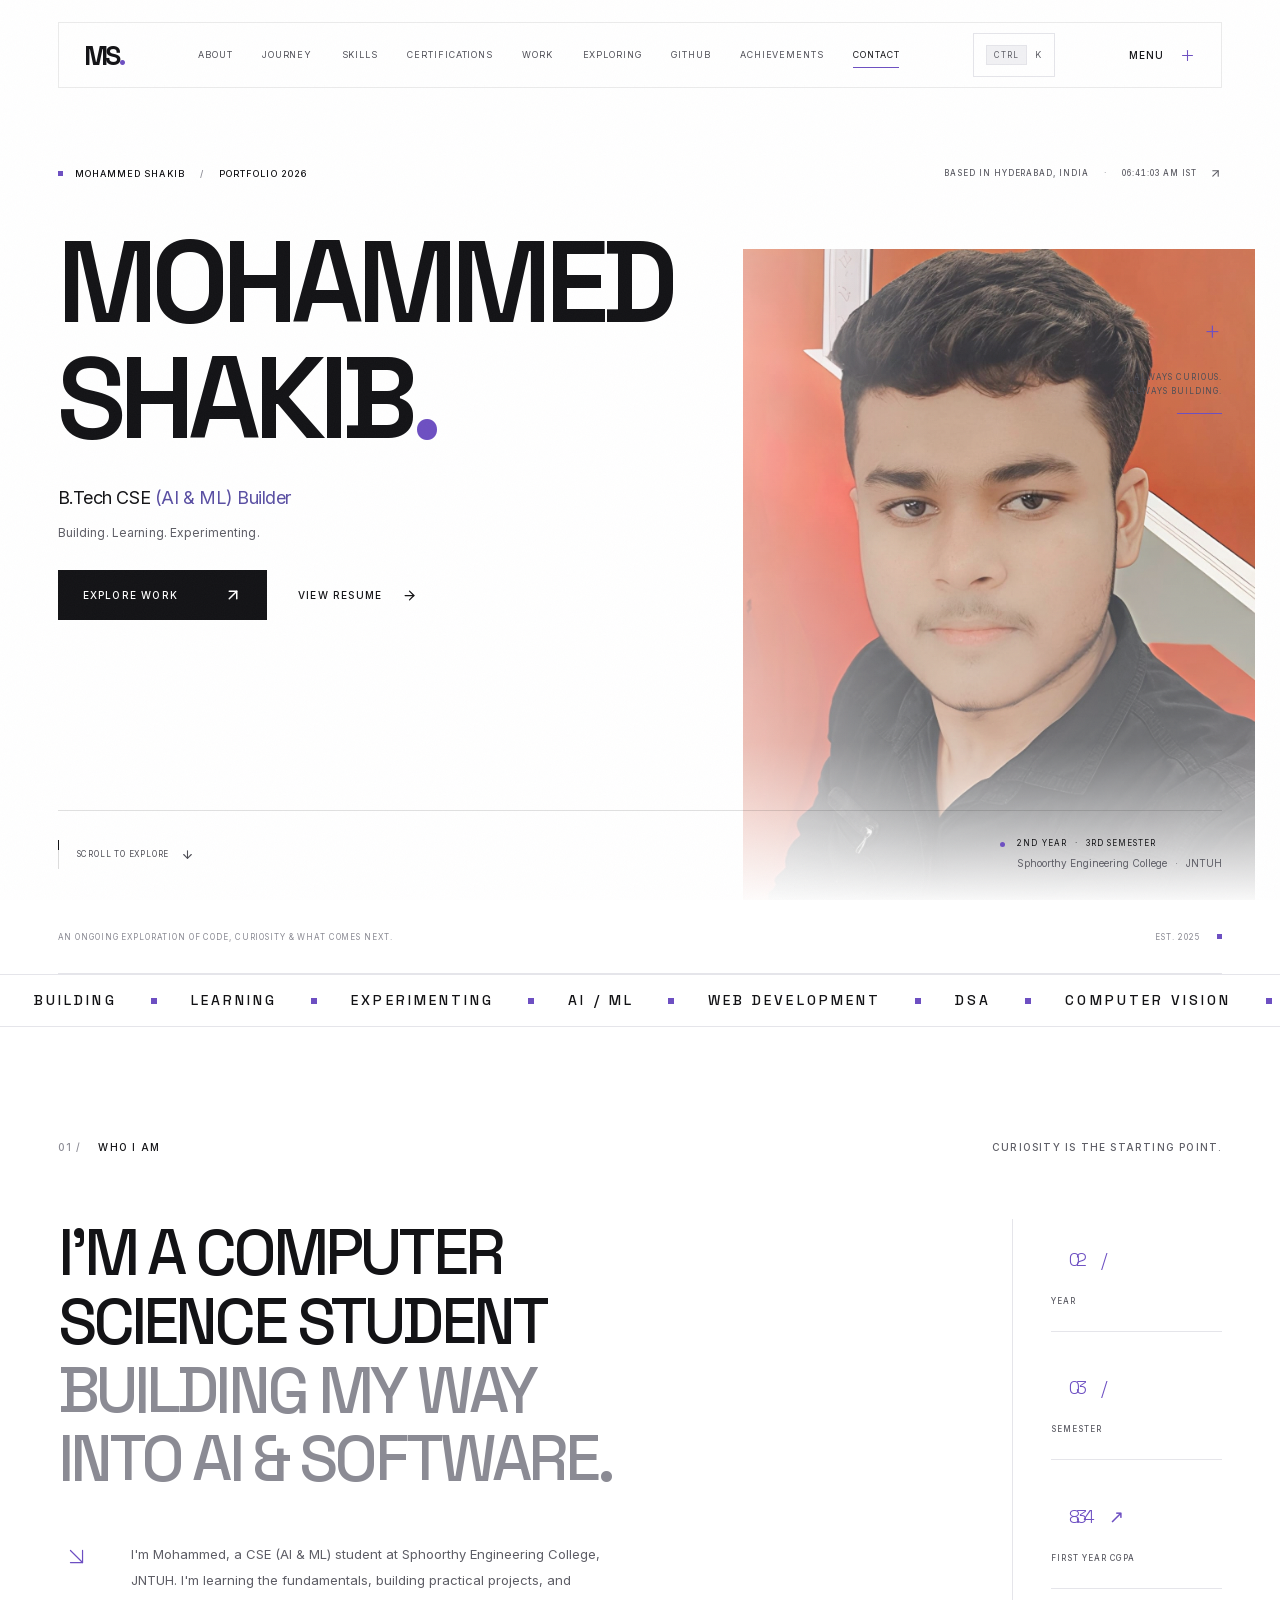
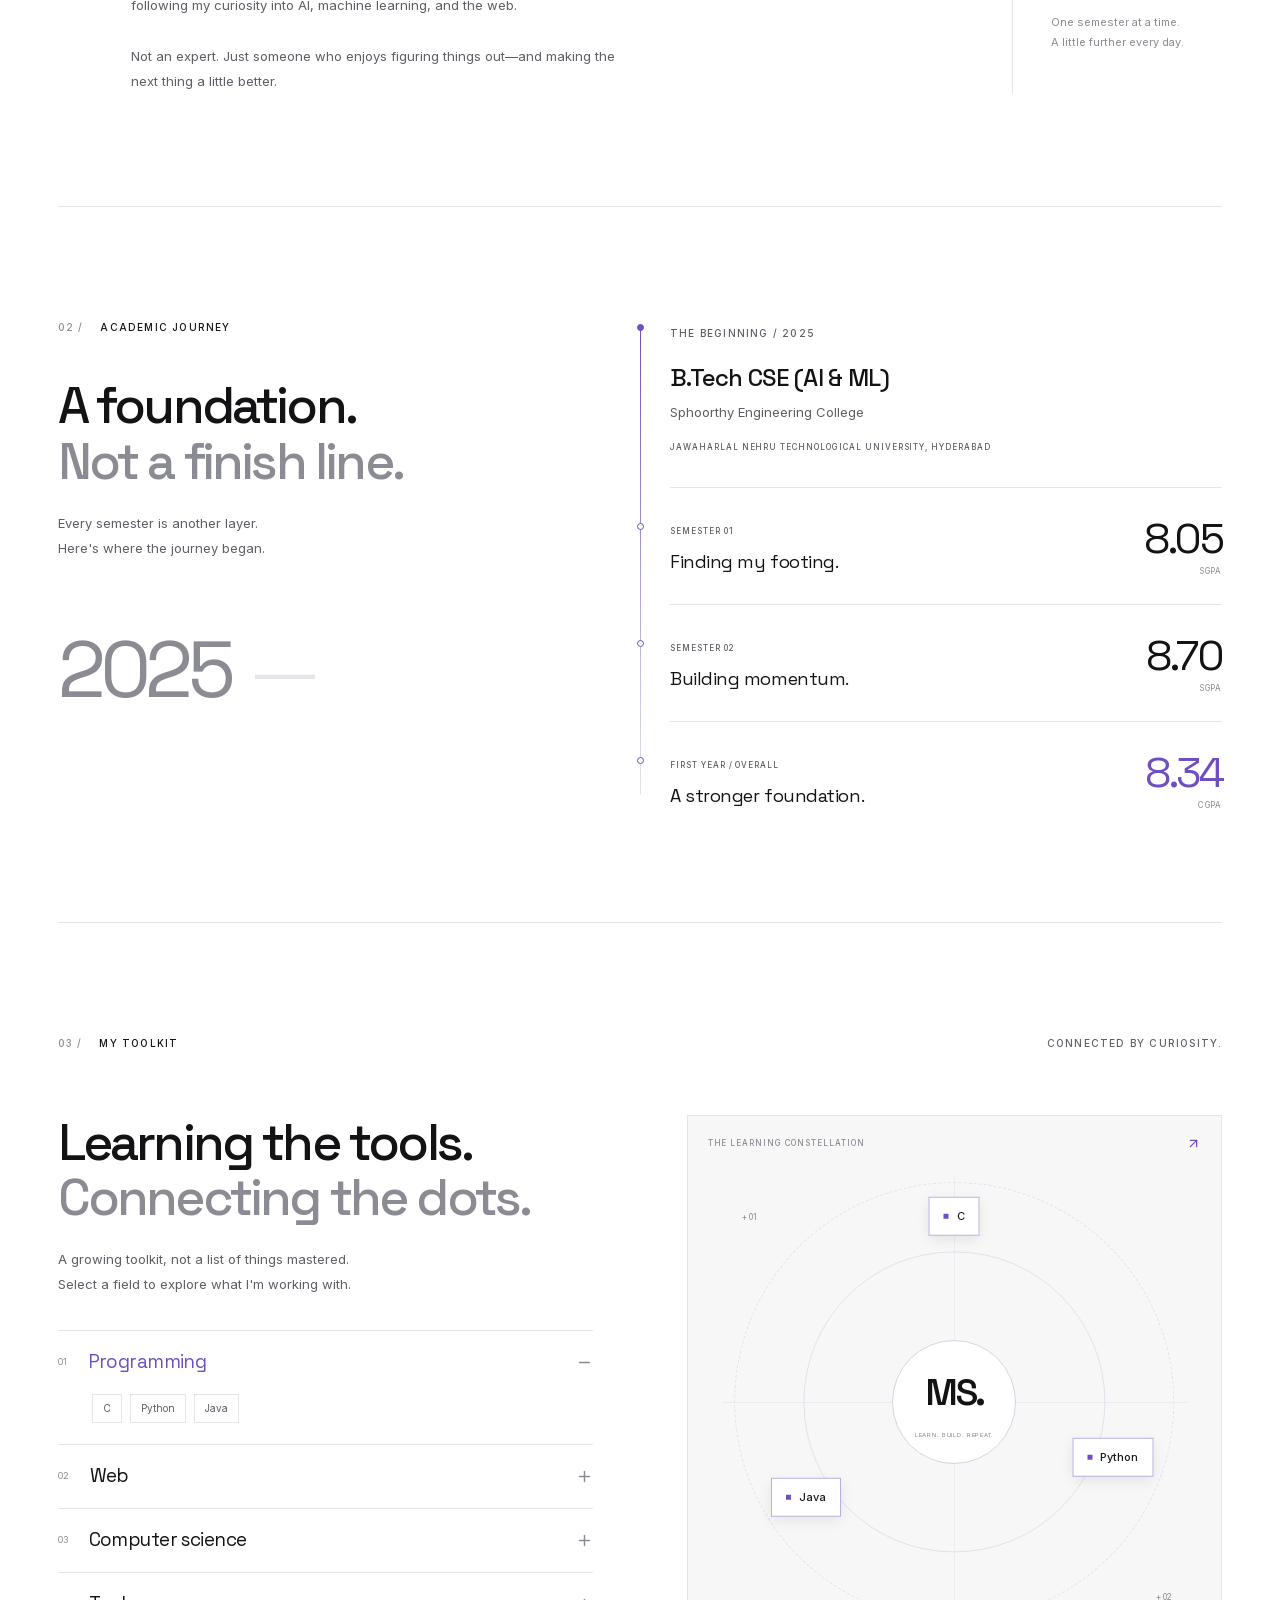
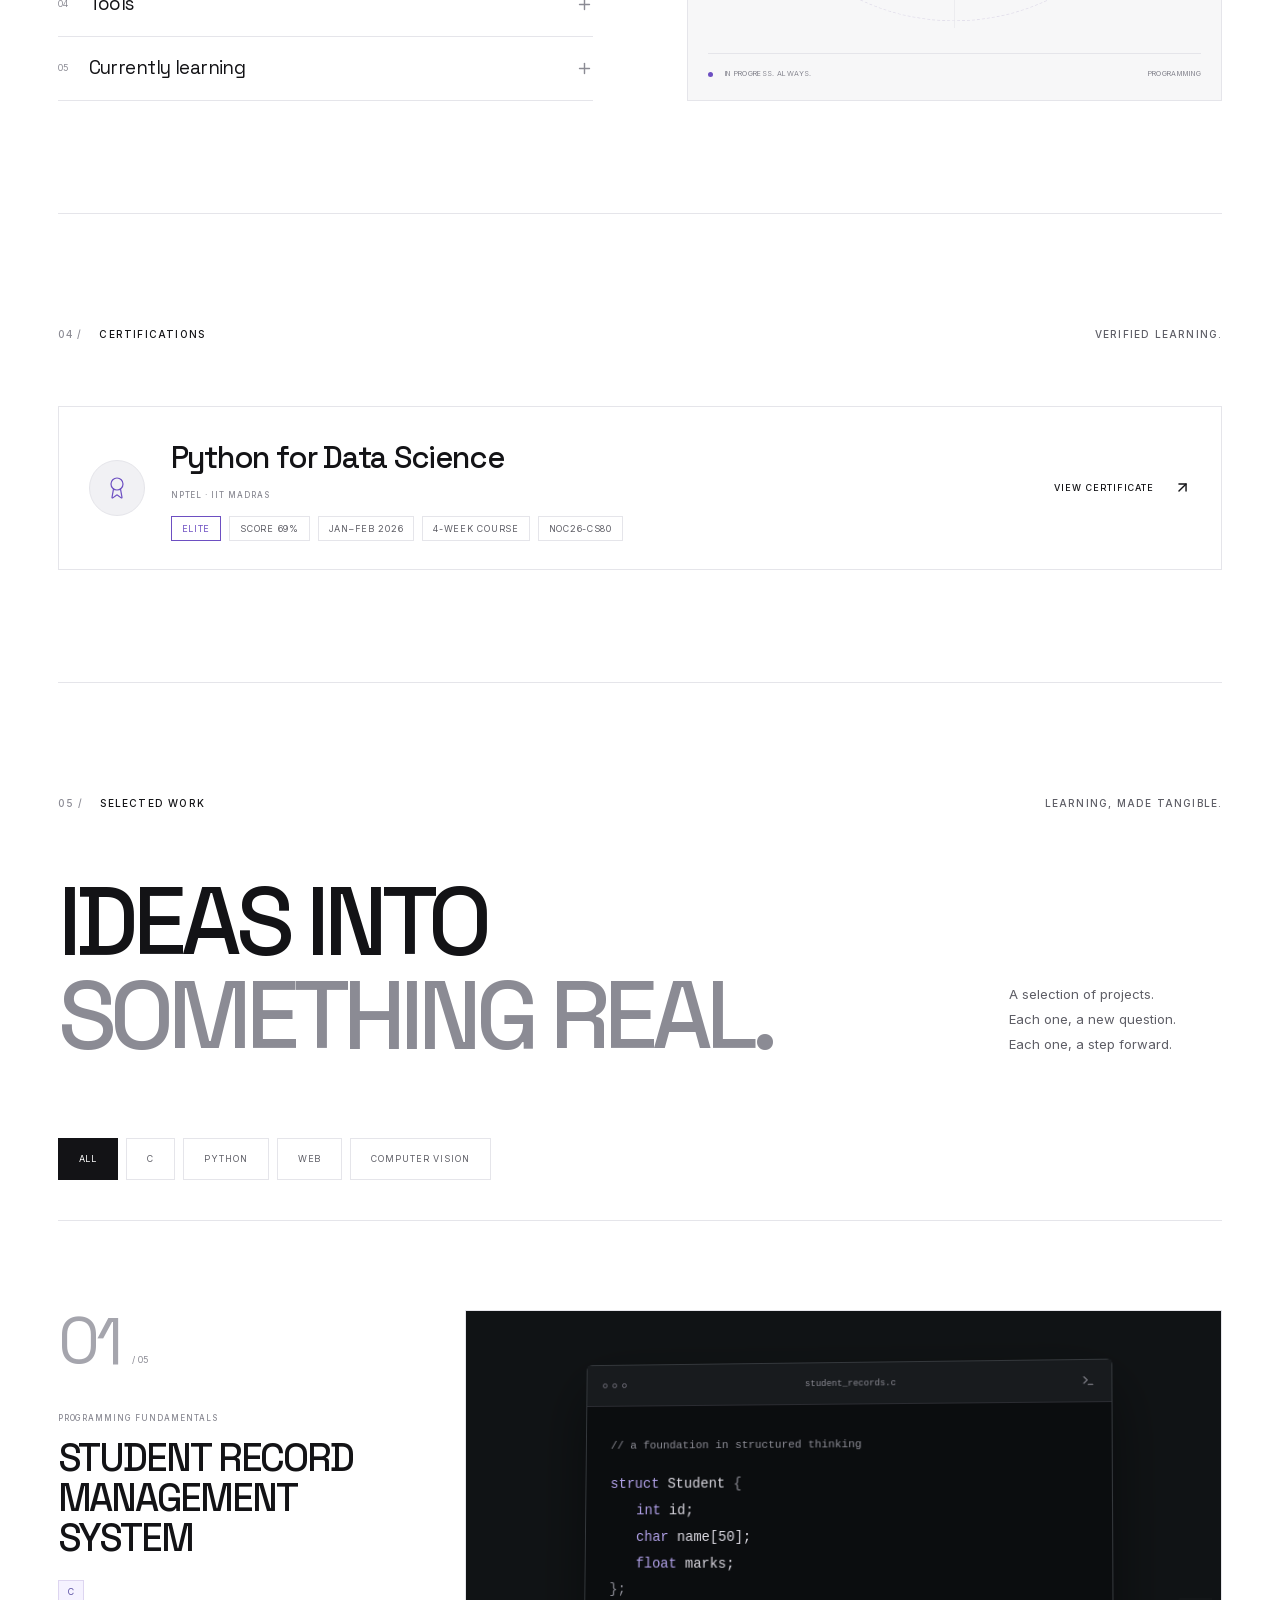
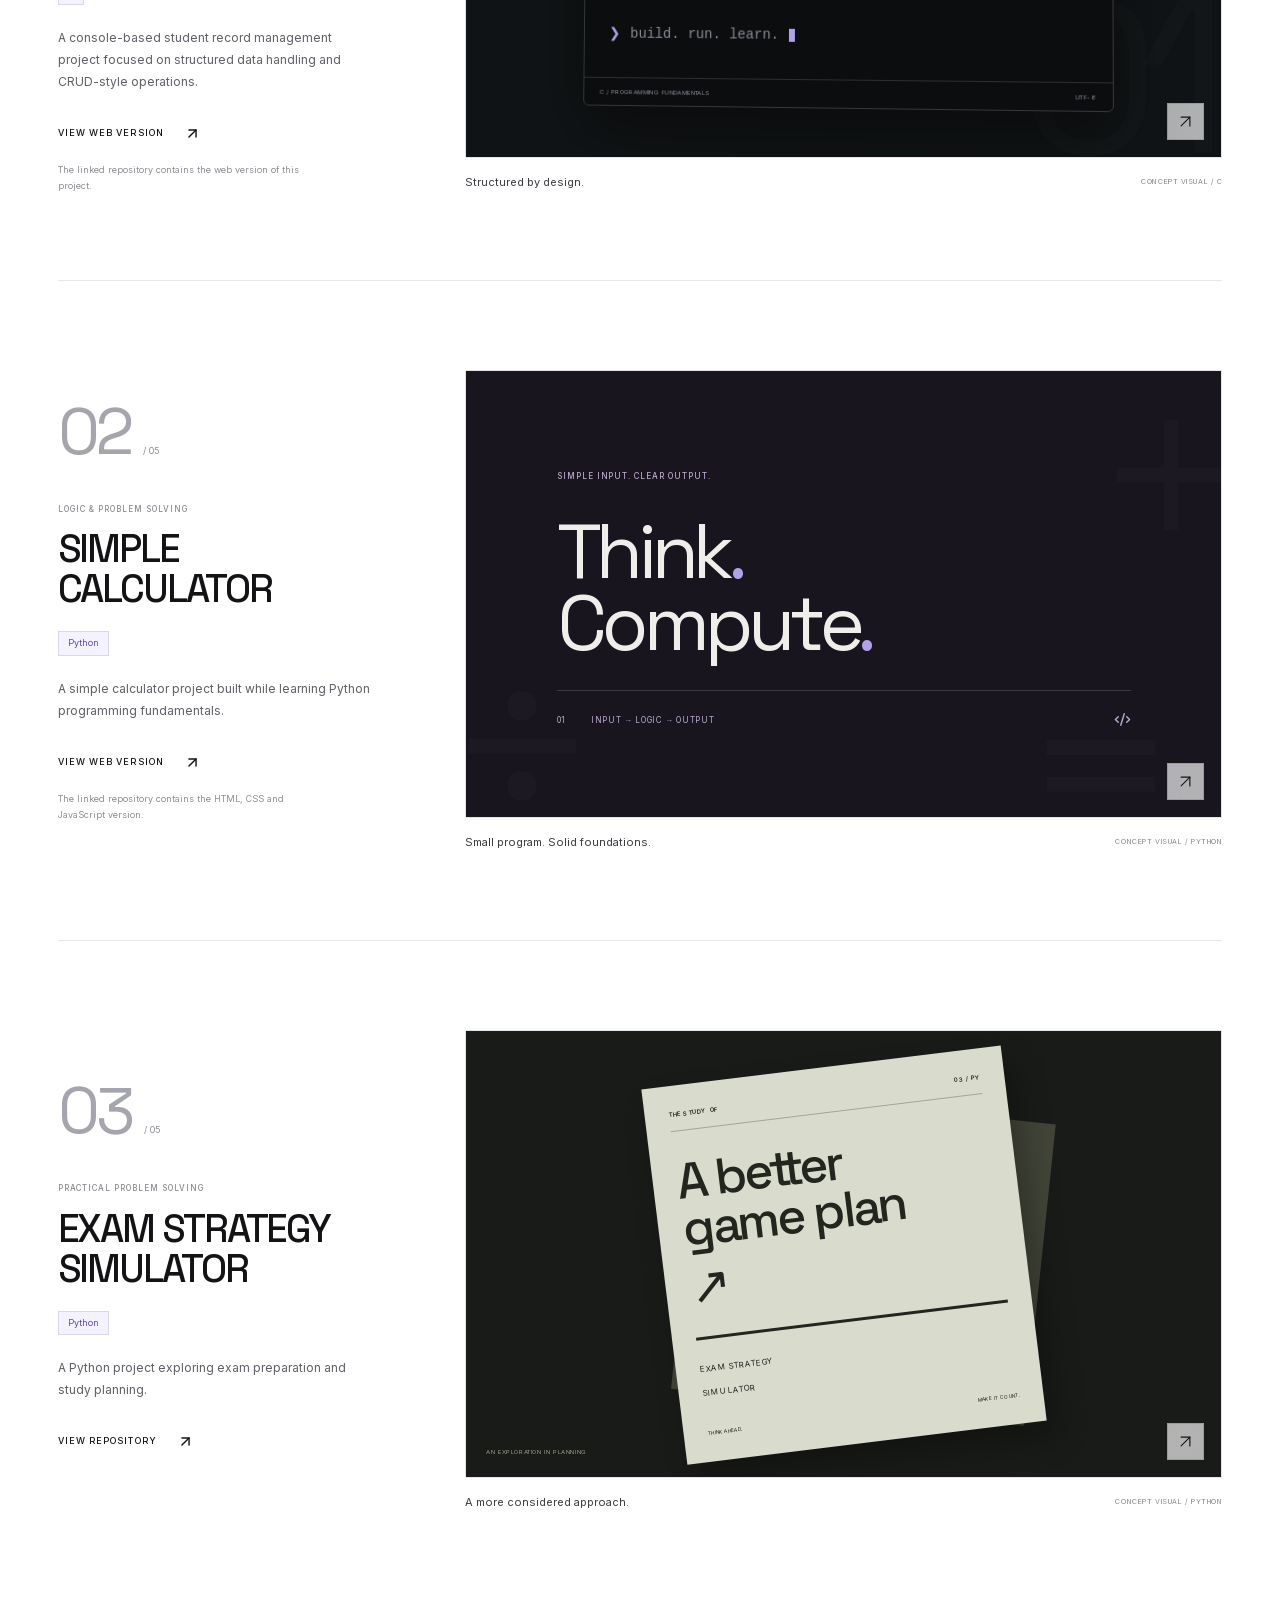
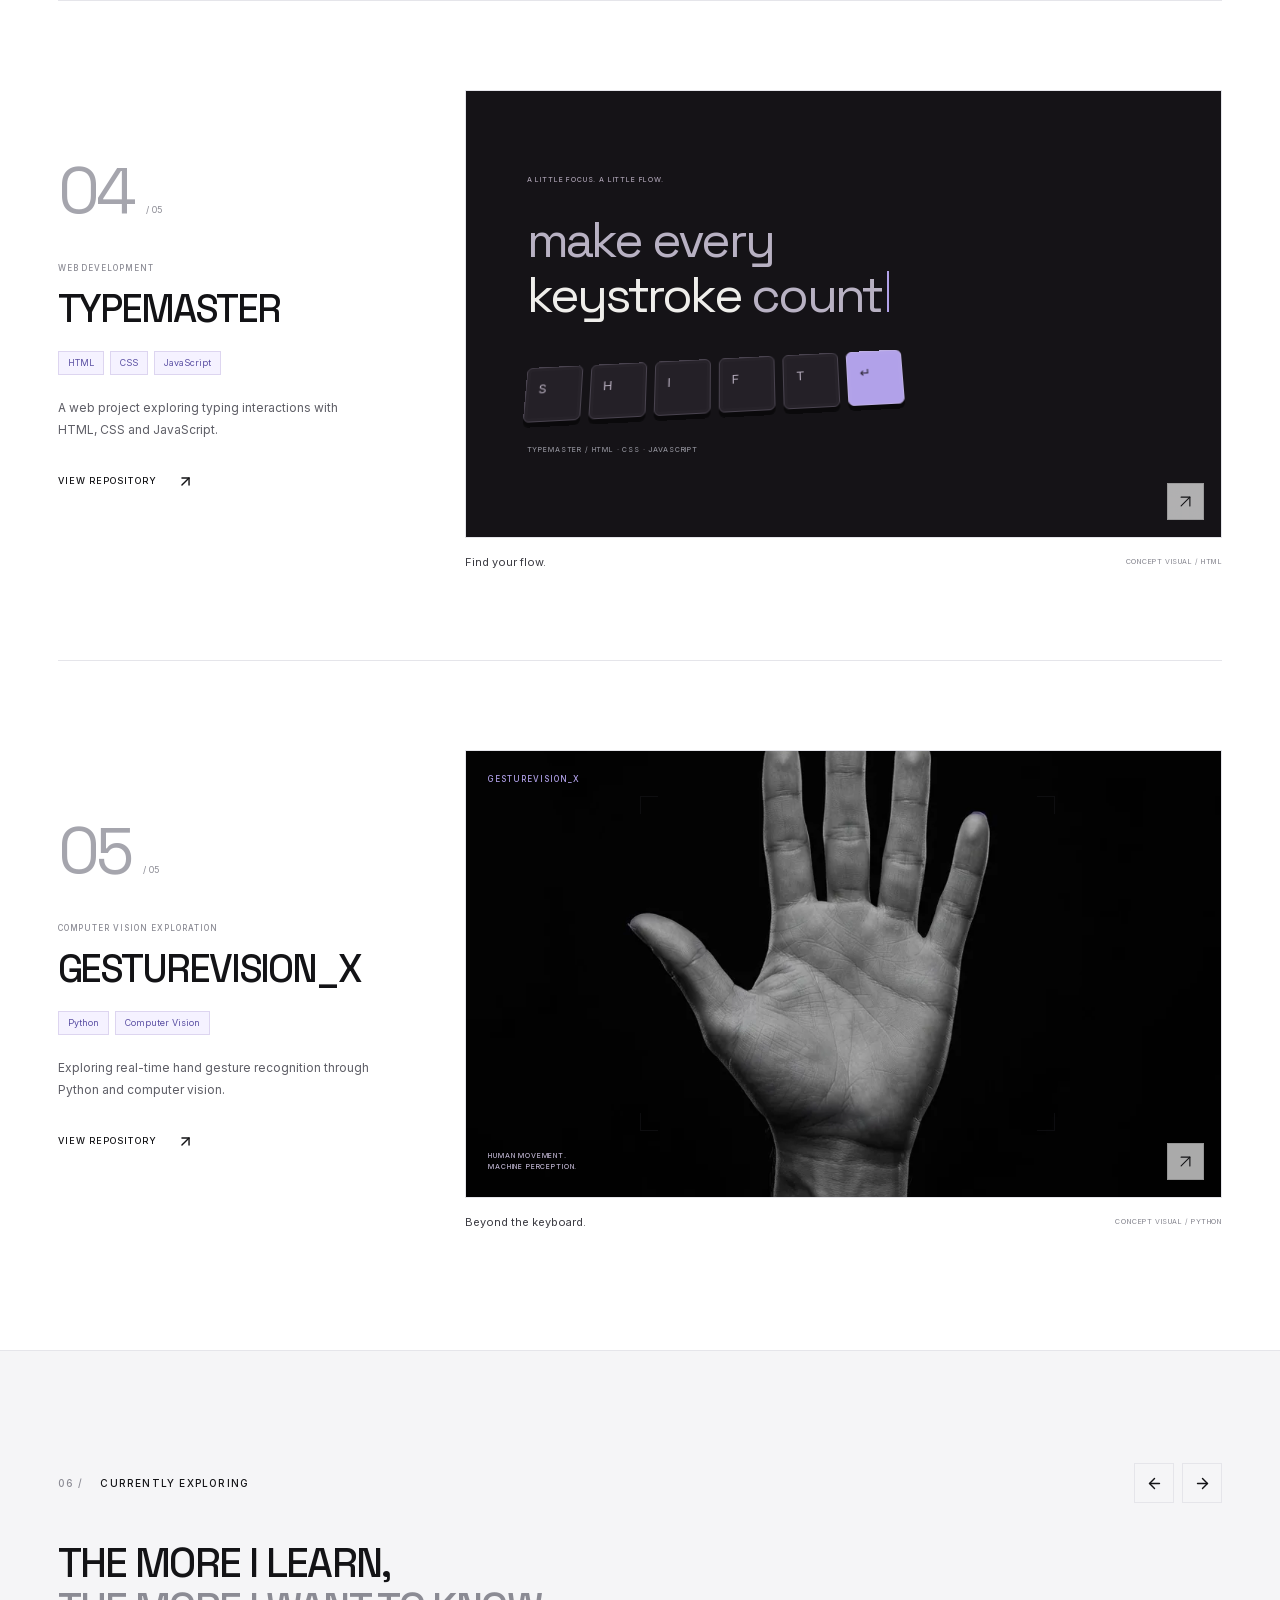
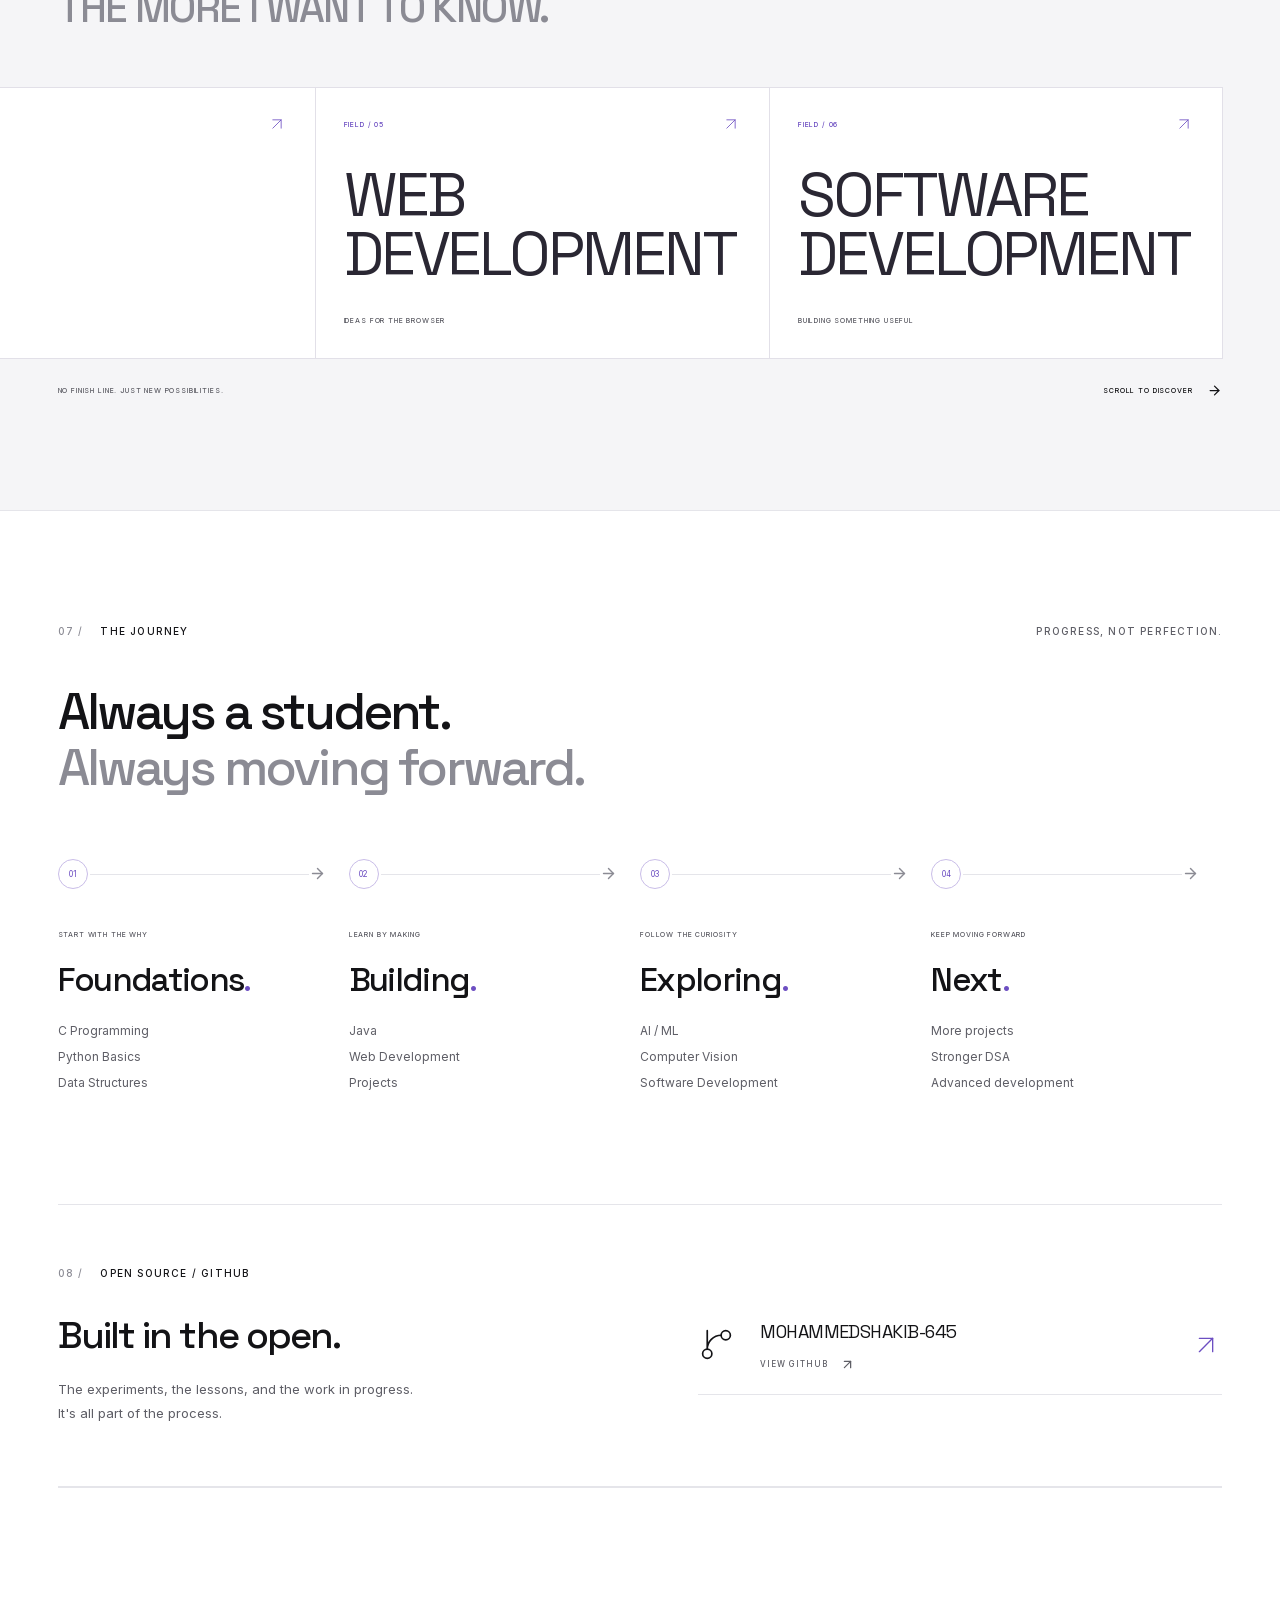
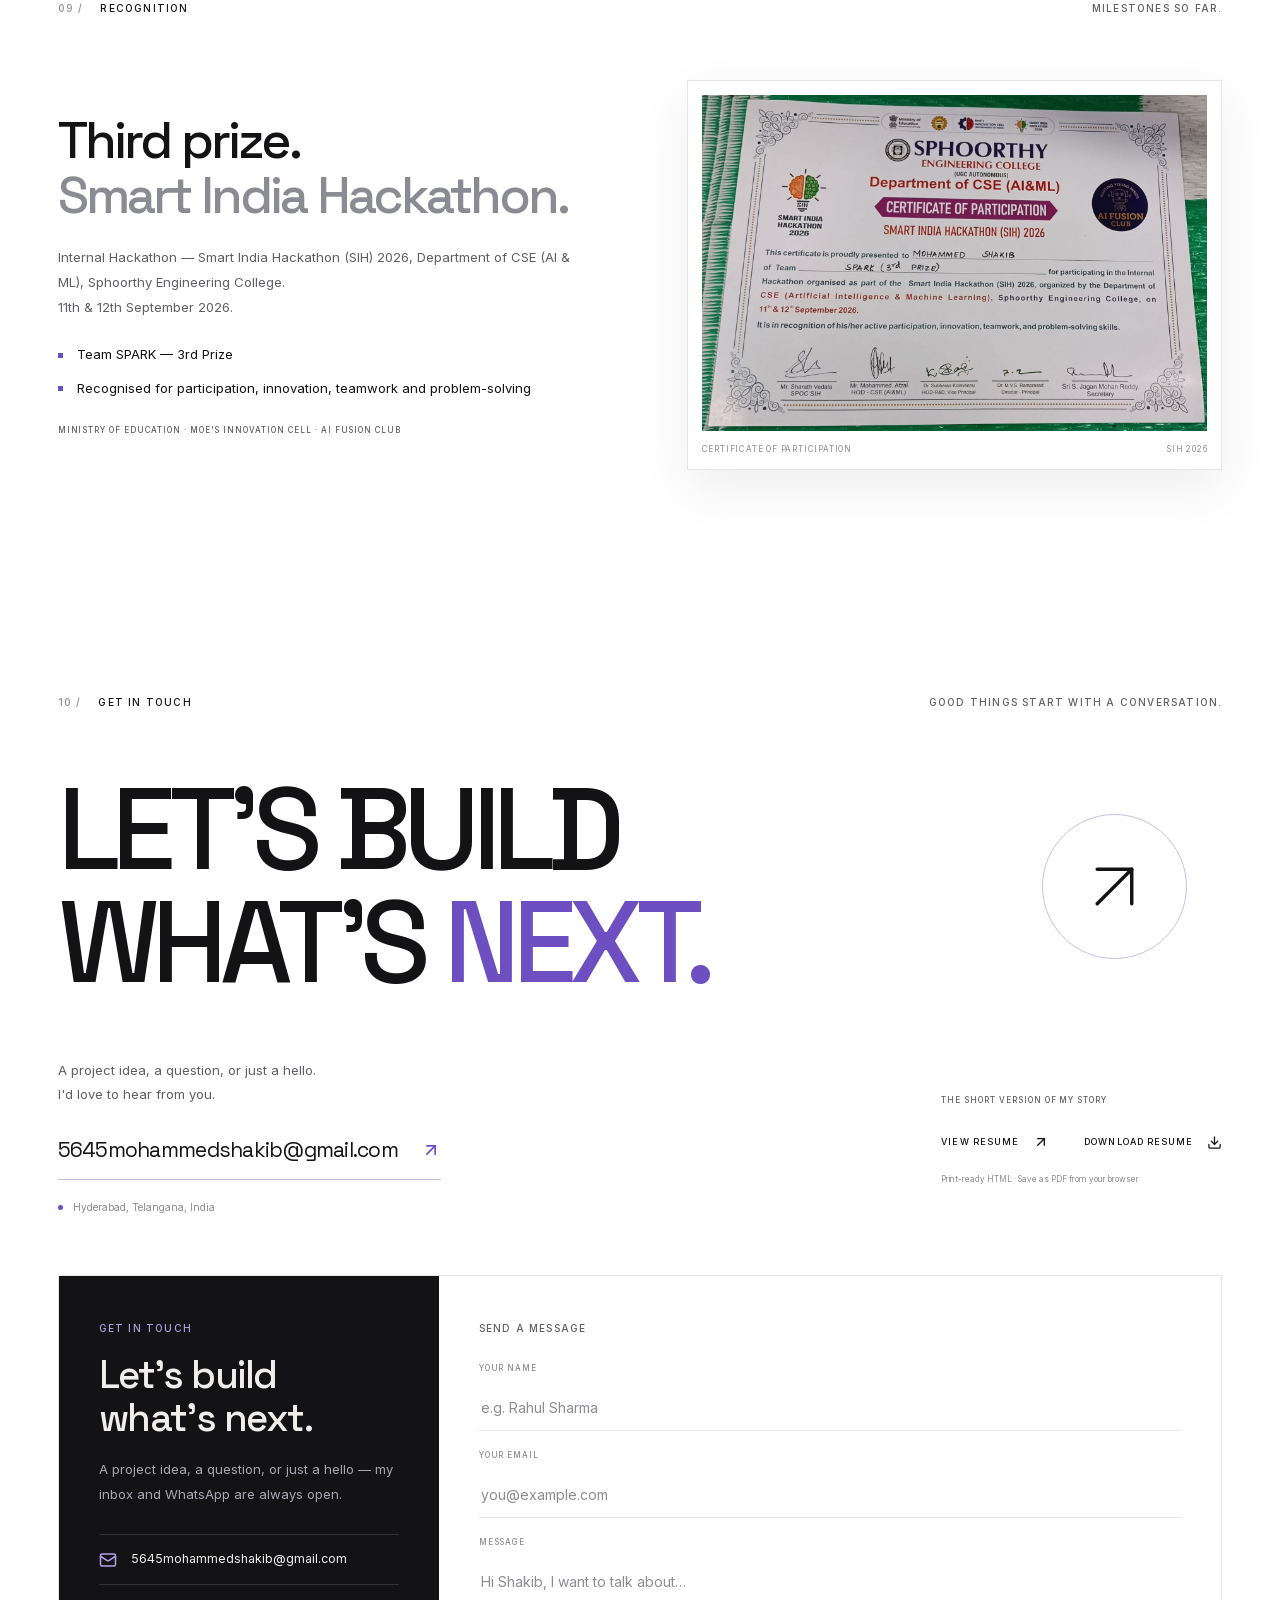
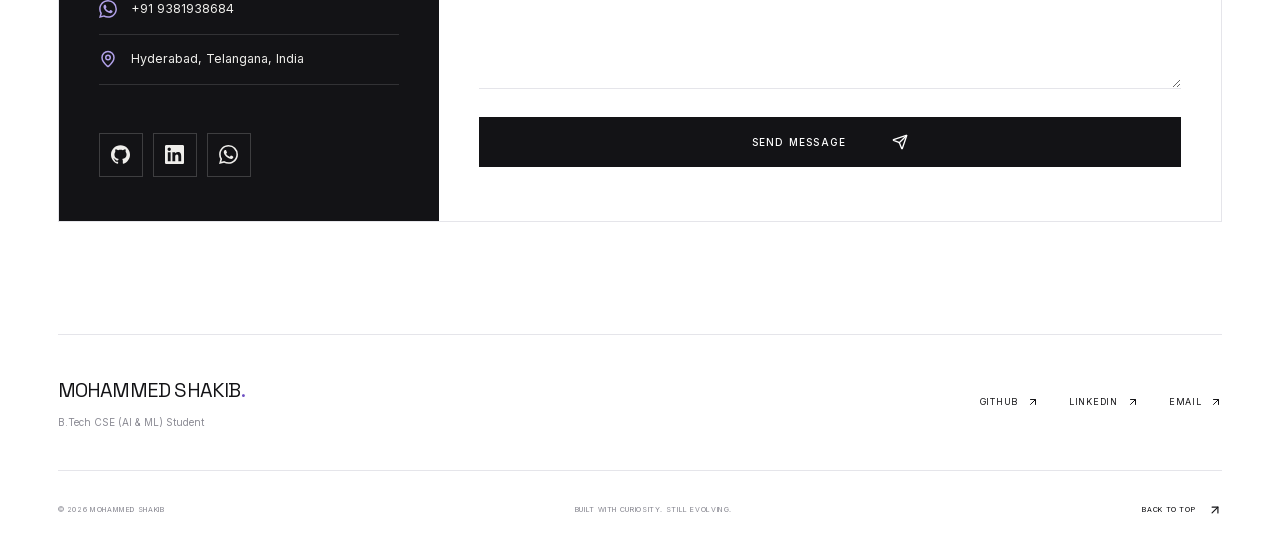
==== index.html @ 11106305 "Portfolio live build" ====
<!DOCTYPE html><html lang="en" class="space_grotesk_b092d5fd-module__JDLIAq__variable inter_7d4ee6a1-module__w8E6FG__variable"><head><meta charSet="utf-8"/><meta name="viewport" content="width=device-width, initial-scale=1"/><link rel="preload" href="/_next/static/media/0c89a48fa5027cee-s.p.2cyn07wtgehh0.woff2" as="font" crossorigin="" type="font/woff2"/><link rel="preload" href="/_next/static/media/83afe278b6a6bb3c-s.p.2bn3s6zvc0dyp.woff2" as="font" crossorigin="" type="font/woff2"/><link rel="stylesheet" href="/_next/static/chunks/3w5-amxtbyvuv.css" data-precedence="next"/><link rel="preload" as="script" fetchPriority="low" href="/_next/static/chunks/3z7llal0ezkqw.js"/><script src="/_next/static/chunks/24030u90n5ue9.js" async=""></script><script src="/_next/static/chunks/0_-bx1iu8rlqz.js" async=""></script><script src="/_next/static/chunks/1_9tr8xhzsuxi.js" async=""></script><script src="/_next/static/chunks/turbopack-0rzfhxs-cd0zo.js" async=""></script><script src="/_next/static/chunks/3f_9glawe7qy6.js" async="" crossorigin=""></script><script src="/_next/static/chunks/44mo1rcbof26s.js" async="" crossorigin=""></script><script src="/_next/static/chunks/3473oz_nmntsf.js" async="" crossorigin=""></script><script src="/_next/static/chunks/1v2odglwrj-jf.js" async="" crossorigin=""></script><meta name="next-size-adjust" content=""/><meta name="theme-color" content="#ffffff"/><meta name="color-scheme" content="light"/><title>Mohammed Shakib — CSE (AI &amp; ML) Student</title><meta name="description" content="The portfolio of Mohammed Shakib, a B.Tech CSE (AI &amp; ML) student at Sphoorthy Engineering College, JNTUH, Hyderabad. Learning, building projects, and exploring AI, software and web development."/><meta name="author" content="Mohammed Shakib"/><meta name="keywords" content="Mohammed Shakib,CSE,AI and ML student,Hyderabad,student portfolio,Sphoorthy Engineering College"/><meta property="og:title" content="Mohammed Shakib — Building. Learning. Experimenting."/><meta property="og:description" content="An ongoing exploration of code, curiosity, and what comes next. B.Tech CSE (AI &amp; ML) student, Hyderabad."/><meta property="og:locale" content="en_IN"/><meta property="og:image" content="https://mohammedshakib-645.github.io/assets/hero-poster.webp"/><meta property="og:image:width" content="1920"/><meta property="og:image:height" content="1080"/><meta property="og:image:alt" content="Cinematic mountain landscape — Mohammed Shakib portfolio"/><meta property="og:type" content="website"/><meta name="twitter:card" content="summary_large_image"/><meta name="twitter:title" content="Mohammed Shakib — CSE (AI &amp; ML) Student"/><meta name="twitter:description" content="An ongoing exploration of code, curiosity, and what comes next. B.Tech CSE (AI &amp; ML) student, Hyderabad."/><meta name="twitter:image" content="https://mohammedshakib-645.github.io/assets/hero-poster.webp"/><link rel="icon" href="/icon.svg"/><script src="/_next/static/chunks/0cz1d0mv5g_q7.js" noModule=""></script></head><body class="antialiased"><div hidden=""><!--$--><!--/$--></div><a class="skip-link" href="#main-content">Skip to content</a><div class="intro-loader" aria-hidden="true"><span class="loader-monogram">MS<span>.</span></span><span class="loader-name">MOHAMMED SHAKIB</span><span class="loader-line"></span></div><div class="grain" aria-hidden="true"></div><div class="scroll-progress" aria-hidden="true"><span></span></div><button type="button" class="to-top" aria-label="Back to top"><svg xmlns="http://www.w3.org/2000/svg" width="17" height="17" viewBox="0 0 24 24" fill="none" stroke="currentColor" stroke-width="2" stroke-linecap="round" stroke-linejoin="round" class="lucide lucide-arrow-up" aria-hidden="true"><path d="m5 12 7-7 7 7"></path><path d="M12 19V5"></path></svg></button><div class="cursor-dot" aria-hidden="true"></div><div class="cursor-ring" aria-hidden="true"></div><header class="site-header"><a class="wordmark" href="#top" aria-label="Mohammed Shakib — back to top">MS<span>.</span></a><nav class="desktop-nav" aria-label="Main navigation"><a href="#about">About</a><a href="#journey">Journey</a><a href="#skills">Skills</a><a href="#certifications">Certifications</a><a href="#work">Work</a><a href="#exploring">Exploring</a><a href="#github">GitHub</a><a href="#achievements">Achievements</a><a href="#contact">Contact</a></nav><button type="button" class="palette-trigger" aria-label="Quick navigation (Control K)"><kbd>CTRL</kbd> K</button><button class="menu-trigger" aria-haspopup="dialog" aria-expanded="false" aria-controls="site-menu">MENU <svg xmlns="http://www.w3.org/2000/svg" width="17" height="17" viewBox="0 0 24 24" fill="none" stroke="currentColor" stroke-width="1.5" stroke-linecap="round" stroke-linejoin="round" class="lucide lucide-plus" aria-hidden="true"><path d="M5 12h14"></path><path d="M12 5v14"></path></svg></button></header><dialog id="site-menu" class="fullscreen-menu" aria-labelledby="menu-title"><div class="menu-top"><a href="#top" class="wordmark">MS<span>.</span></a><button class="menu-trigger">CLOSE <svg xmlns="http://www.w3.org/2000/svg" width="19" height="19" viewBox="0 0 24 24" fill="none" stroke="currentColor" stroke-width="2" stroke-linecap="round" stroke-linejoin="round" class="lucide lucide-x" aria-hidden="true"><path d="M18 6 6 18"></path><path d="m6 6 12 12"></path></svg></button></div><div class="menu-layout"><div class="menu-intro"><p id="menu-title" class="eyebrow">FIND YOUR WAY</p><p>A work in progress.<br/>By design.</p></div><nav aria-label="Expanded navigation" class="menu-links"><a href="#about"><span class="menu-index">0<!-- -->1</span>About<svg xmlns="http://www.w3.org/2000/svg" width="24" height="24" viewBox="0 0 24 24" fill="none" stroke="currentColor" stroke-width="2" stroke-linecap="round" stroke-linejoin="round" class="lucide lucide-arrow-up-right" aria-hidden="true"><path d="M7 7h10v10"></path><path d="M7 17 17 7"></path></svg></a><a href="#journey"><span class="menu-index">0<!-- -->2</span>Journey<svg xmlns="http://www.w3.org/2000/svg" width="24" height="24" viewBox="0 0 24 24" fill="none" stroke="currentColor" stroke-width="2" stroke-linecap="round" stroke-linejoin="round" class="lucide lucide-arrow-up-right" aria-hidden="true"><path d="M7 7h10v10"></path><path d="M7 17 17 7"></path></svg></a><a href="#skills"><span class="menu-index">0<!-- -->3</span>Skills<svg xmlns="http://www.w3.org/2000/svg" width="24" height="24" viewBox="0 0 24 24" fill="none" stroke="currentColor" stroke-width="2" stroke-linecap="round" stroke-linejoin="round" class="lucide lucide-arrow-up-right" aria-hidden="true"><path d="M7 7h10v10"></path><path d="M7 17 17 7"></path></svg></a><a href="#certifications"><span class="menu-index">0<!-- -->4</span>Certifications<svg xmlns="http://www.w3.org/2000/svg" width="24" height="24" viewBox="0 0 24 24" fill="none" stroke="currentColor" stroke-width="2" stroke-linecap="round" stroke-linejoin="round" class="lucide lucide-arrow-up-right" aria-hidden="true"><path d="M7 7h10v10"></path><path d="M7 17 17 7"></path></svg></a><a href="#work"><span class="menu-index">0<!-- -->5</span>Work<svg xmlns="http://www.w3.org/2000/svg" width="24" height="24" viewBox="0 0 24 24" fill="none" stroke="currentColor" stroke-width="2" stroke-linecap="round" stroke-linejoin="round" class="lucide lucide-arrow-up-right" aria-hidden="true"><path d="M7 7h10v10"></path><path d="M7 17 17 7"></path></svg></a><a href="#exploring"><span class="menu-index">0<!-- -->6</span>Exploring<svg xmlns="http://www.w3.org/2000/svg" width="24" height="24" viewBox="0 0 24 24" fill="none" stroke="currentColor" stroke-width="2" stroke-linecap="round" stroke-linejoin="round" class="lucide lucide-arrow-up-right" aria-hidden="true"><path d="M7 7h10v10"></path><path d="M7 17 17 7"></path></svg></a><a href="#github"><span class="menu-index">0<!-- -->7</span>GitHub<svg xmlns="http://www.w3.org/2000/svg" width="24" height="24" viewBox="0 0 24 24" fill="none" stroke="currentColor" stroke-width="2" stroke-linecap="round" stroke-linejoin="round" class="lucide lucide-arrow-up-right" aria-hidden="true"><path d="M7 7h10v10"></path><path d="M7 17 17 7"></path></svg></a><a href="#achievements"><span class="menu-index">0<!-- -->8</span>Achievements<svg xmlns="http://www.w3.org/2000/svg" width="24" height="24" viewBox="0 0 24 24" fill="none" stroke="currentColor" stroke-width="2" stroke-linecap="round" stroke-linejoin="round" class="lucide lucide-arrow-up-right" aria-hidden="true"><path d="M7 7h10v10"></path><path d="M7 17 17 7"></path></svg></a><a href="#contact"><span class="menu-index">0<!-- -->9</span>Contact<svg xmlns="http://www.w3.org/2000/svg" width="24" height="24" viewBox="0 0 24 24" fill="none" stroke="currentColor" stroke-width="2" stroke-linecap="round" stroke-linejoin="round" class="lucide lucide-arrow-up-right" aria-hidden="true"><path d="M7 7h10v10"></path><path d="M7 17 17 7"></path></svg></a></nav></div><div class="menu-bottom"><span>HYDERABAD, INDIA</span><a href="mailto:5645mohammedshakib@gmail.com">5645mohammedshakib@gmail.com<!-- --> <svg xmlns="http://www.w3.org/2000/svg" width="14" height="14" viewBox="0 0 24 24" fill="none" stroke="currentColor" stroke-width="2" stroke-linecap="round" stroke-linejoin="round" class="lucide lucide-arrow-up-right" aria-hidden="true"><path d="M7 7h10v10"></path><path d="M7 17 17 7"></path></svg></a><span>PORTFOLIO / 2026</span></div></dialog><main id="main-content"><section id="top" class="hero" aria-labelledby="hero-name"><div class="hero-media"><div class="hero-poster" role="img" aria-label="Portrait of Mohammed Shakib"></div><div class="hero-shade" aria-hidden="true"></div></div><div class="hero-content page-width"><div class="hero-topline hero-entrance"><p class="eyebrow"><span class="tiny-square"></span> MOHAMMED SHAKIB <span class="muted-slash">/</span> PORTFOLIO 2026</p><span class="hero-location eyebrow">BASED IN HYDERABAD, INDIA <span class="muted-slash">·</span> <span class="live-clock">HYDERABAD, IN</span> <svg xmlns="http://www.w3.org/2000/svg" width="13" height="13" viewBox="0 0 24 24" fill="none" stroke="currentColor" stroke-width="2" stroke-linecap="round" stroke-linejoin="round" class="lucide lucide-arrow-up-right" aria-hidden="true"><path d="M7 7h10v10"></path><path d="M7 17 17 7"></path></svg></span></div><div class="hero-title-wrap"><h1 id="hero-name" class="hero-name"><span class="name-mask"><span>MOHAMMED</span></span><span class="name-mask"><span>SHAKIB<span class="name-period">.</span></span></span></h1><div class="hero-side-note"><span class="crosshair">+</span><span>ALWAYS CURIOUS.<br/>ALWAYS BUILDING.</span><span class="side-note-line"></span></div></div><div class="hero-detail hero-entrance"><p class="hero-role">B.Tech CSE <span>(AI &amp; ML)</span> <span class="role-rotator">Student</span></p><p class="hero-statement">Building. Learning. Experimenting.</p><div class="hero-actions"><a class="action-button magnetic" href="#work">EXPLORE WORK <svg xmlns="http://www.w3.org/2000/svg" width="18" height="18" viewBox="0 0 24 24" fill="none" stroke="currentColor" stroke-width="2" stroke-linecap="round" stroke-linejoin="round" class="lucide lucide-arrow-up-right" aria-hidden="true"><path d="M7 7h10v10"></path><path d="M7 17 17 7"></path></svg></a><a class="text-link" href="/resume.html" target="_blank" rel="noopener noreferrer">VIEW RESUME <svg xmlns="http://www.w3.org/2000/svg" width="15" height="15" viewBox="0 0 24 24" fill="none" stroke="currentColor" stroke-width="2" stroke-linecap="round" stroke-linejoin="round" class="lucide lucide-arrow-right" aria-hidden="true"><path d="M5 12h14"></path><path d="m12 5 7 7-7 7"></path></svg></a></div></div></div><div class="hero-footer page-width hero-entrance"><a class="scroll-link" href="#about"><span class="scroll-track"><span></span></span><span>SCROLL TO EXPLORE</span><svg xmlns="http://www.w3.org/2000/svg" width="13" height="13" viewBox="0 0 24 24" fill="none" stroke="currentColor" stroke-width="2" stroke-linecap="round" stroke-linejoin="round" class="lucide lucide-arrow-down" aria-hidden="true"><path d="M12 5v14"></path><path d="m19 12-7 7-7-7"></path></svg></a><div class="hero-academic"><span class="status-dot"></span><div><p>2ND YEAR <span>·</span> 3RD SEMESTER</p><p>Sphoorthy Engineering College <span>·</span> JNTUH</p></div></div></div></section><div class="chapter-divider page-width"><span>AN ONGOING EXPLORATION OF CODE, CURIOSITY &amp; WHAT COMES NEXT.</span><span>EST. 2025 <span class="tiny-square"></span></span></div><div class="marquee" aria-hidden="true"><div class="marquee-track"><span>BUILDING <i></i>LEARNING <i></i>EXPERIMENTING <i></i>AI / ML <i></i>WEB DEVELOPMENT <i></i>DSA <i></i>COMPUTER VISION <i></i></span><span>BUILDING <i></i>LEARNING <i></i>EXPERIMENTING <i></i>AI / ML <i></i>WEB DEVELOPMENT <i></i>DSA <i></i>COMPUTER VISION <i></i></span></div></div><section id="about" class="about-section section-pad page-width"><div class="section-top" data-reveal="true"><div class="section-label"><span>01<!-- --> /</span><span>WHO I AM</span></div><span class="eyebrow secondary-text">CURIOSITY IS THE STARTING POINT.</span></div><div class="about-layout"><div data-reveal="true"><h2 class="editorial-heading">I&#x27;M A COMPUTER<br/>SCIENCE STUDENT<br/><span class="soft-text">BUILDING MY WAY</span><br/><span class="soft-text">INTO AI &amp; SOFTWARE.</span></h2><div class="about-copy"><svg xmlns="http://www.w3.org/2000/svg" width="29" height="29" viewBox="0 0 24 24" fill="none" stroke="currentColor" stroke-width="1" stroke-linecap="round" stroke-linejoin="round" class="lucide lucide-arrow-down-right" aria-hidden="true"><path d="m7 7 10 10"></path><path d="M17 7v10H7"></path></svg><p>I&#x27;m Mohammed, a CSE (AI &amp; ML) student at Sphoorthy Engineering College, JNTUH. I&#x27;m learning the fundamentals, building practical projects, and following my curiosity into AI, machine learning, and the web.<br/><br/>Not an expert. Just someone who enjoys figuring things out—and making the next thing a little better.</p></div></div><aside class="academic-stats" aria-label="Current academic standing" data-reveal="true"><div><span class="stat-value"><span class="count-up">00</span><span>/</span></span><span class="eyebrow">YEAR</span></div><div><span class="stat-value"><span class="count-up">00</span><span>/</span></span><span class="eyebrow">SEMESTER</span></div><div><span class="stat-value"><span class="count-up">0.00</span><span>↗</span></span><span class="eyebrow">FIRST YEAR CGPA</span></div><p class="stats-note">One semester at a time.<br/>A little further every day.</p></aside></div></section><section id="journey" class="journey-section section-pad page-width"><div class="journey-intro" data-reveal="true"><div class="section-label"><span>02<!-- --> /</span><span>ACADEMIC JOURNEY</span></div><h2 class="section-heading">A foundation.<br/><span class="soft-text">Not a finish line.</span></h2><p class="body-copy">Every semester is another layer.<br/>Here&#x27;s where the journey began.</p><span class="journey-year">2025<span>—</span></span></div><div class="academic-timeline" data-reveal="true"><div class="timeline-line"></div><article class="timeline-entry"><span class="timeline-marker"></span><span class="eyebrow secondary-text">THE BEGINNING / 2025</span><h3>B.Tech CSE (AI &amp; ML)</h3><p>Sphoorthy Engineering College</p><span class="eyebrow secondary-text">JAWAHARLAL NEHRU TECHNOLOGICAL UNIVERSITY, HYDERABAD</span></article><article class="timeline-entry result-entry"><span class="timeline-marker"></span><div><span class="eyebrow secondary-text">SEMESTER 01</span><h3>Finding my footing.</h3></div><div class="semester-result">8.05<span>SGPA</span></div></article><article class="timeline-entry result-entry"><span class="timeline-marker"></span><div><span class="eyebrow secondary-text">SEMESTER 02</span><h3>Building momentum.</h3></div><div class="semester-result">8.70<span>SGPA</span></div></article><article class="timeline-entry result-entry final-result"><span class="timeline-marker"></span><div><span class="eyebrow secondary-text">FIRST YEAR / OVERALL</span><h3>A stronger foundation.</h3></div><div class="semester-result">8.34<span>CGPA</span></div></article></div></section><section id="skills" class="skills-section section-pad page-width"><div class="section-top" data-reveal="true"><div class="section-label"><span>03<!-- --> /</span><span>MY TOOLKIT</span></div><span class="eyebrow secondary-text">CONNECTED BY CURIOSITY.</span></div><div class="skills-layout"><div data-reveal="true"><h2 class="section-heading">Learning the tools.<br/><span class="soft-text">Connecting the dots.</span></h2><p class="body-copy skills-description">A growing toolkit, not a list of things mastered.<br/>Select a field to explore what I&#x27;m working with.</p><div class="skill-categories"><div class="skill-category" data-expanded="true"><button aria-expanded="true" aria-controls="skill-panel-0"><span class="skill-index">01</span><span>Programming</span><svg xmlns="http://www.w3.org/2000/svg" width="17" height="17" viewBox="0 0 24 24" fill="none" stroke="currentColor" stroke-width="2" stroke-linecap="round" stroke-linejoin="round" class="lucide lucide-minus" aria-hidden="true"><path d="M5 12h14"></path></svg></button><div id="skill-panel-0" class="skill-items"><span>C</span><span>Python</span><span>Java</span></div></div><div class="skill-category" data-expanded="false"><button aria-expanded="false" aria-controls="skill-panel-1"><span class="skill-index">02</span><span>Web</span><svg xmlns="http://www.w3.org/2000/svg" width="17" height="17" viewBox="0 0 24 24" fill="none" stroke="currentColor" stroke-width="2" stroke-linecap="round" stroke-linejoin="round" class="lucide lucide-plus" aria-hidden="true"><path d="M5 12h14"></path><path d="M12 5v14"></path></svg></button><div id="skill-panel-1" hidden="" class="skill-items"><span>HTML</span><span>CSS</span><span>JavaScript</span></div></div><div class="skill-category" data-expanded="false"><button aria-expanded="false" aria-controls="skill-panel-2"><span class="skill-index">03</span><span>Computer science</span><svg xmlns="http://www.w3.org/2000/svg" width="17" height="17" viewBox="0 0 24 24" fill="none" stroke="currentColor" stroke-width="2" stroke-linecap="round" stroke-linejoin="round" class="lucide lucide-plus" aria-hidden="true"><path d="M5 12h14"></path><path d="M12 5v14"></path></svg></button><div id="skill-panel-2" hidden="" class="skill-items"><span>DSA</span><span>Algorithms</span><span>OOP</span><span>Problem Solving</span><span>SQL / Database Fundamentals</span></div></div><div class="skill-category" data-expanded="false"><button aria-expanded="false" aria-controls="skill-panel-3"><span class="skill-index">04</span><span>Tools</span><svg xmlns="http://www.w3.org/2000/svg" width="17" height="17" viewBox="0 0 24 24" fill="none" stroke="currentColor" stroke-width="2" stroke-linecap="round" stroke-linejoin="round" class="lucide lucide-plus" aria-hidden="true"><path d="M5 12h14"></path><path d="M12 5v14"></path></svg></button><div id="skill-panel-3" hidden="" class="skill-items"><span>Git</span><span>GitHub</span><span>VS Code</span></div></div><div class="skill-category" data-expanded="false"><button aria-expanded="false" aria-controls="skill-panel-4"><span class="skill-index">05</span><span>Currently learning</span><svg xmlns="http://www.w3.org/2000/svg" width="17" height="17" viewBox="0 0 24 24" fill="none" stroke="currentColor" stroke-width="2" stroke-linecap="round" stroke-linejoin="round" class="lucide lucide-plus" aria-hidden="true"><path d="M5 12h14"></path><path d="M12 5v14"></path></svg></button><div id="skill-panel-4" hidden="" class="skill-items"><span>Java</span><span>Python</span><span>DSA</span><span>Web Development</span><span>AI / ML</span></div></div></div></div><div class="skill-map" data-reveal="true" aria-label="Technology constellation: C, Python, Java"><div class="map-header eyebrow"><span>THE LEARNING CONSTELLATION</span><svg xmlns="http://www.w3.org/2000/svg" width="15" height="15" viewBox="0 0 24 24" fill="none" stroke="currentColor" stroke-width="2" stroke-linecap="round" stroke-linejoin="round" class="lucide lucide-arrow-up-right" aria-hidden="true"><path d="M7 7h10v10"></path><path d="M7 17 17 7"></path></svg></div><div class="constellation"><div class="orbit orbit-outer"></div><div class="orbit orbit-inner"></div><div class="map-axis map-axis-x"></div><div class="map-axis map-axis-y"></div><div class="constellation-core"><span>MS.</span><span>LEARN. BUILD. REPEAT.</span></div><div class="constellation-nodes"><span class="skill-node" style="left:50%;top:13%"><i></i>C</span><span class="skill-node" style="left:82%;top:61%"><i></i>Python</span><span class="skill-node" style="left:20%;top:69%"><i></i>Java</span></div><span class="map-coordinate coordinate-top">+ 01</span><span class="map-coordinate coordinate-bottom">+ 02</span></div><div class="map-footer"><span class="status-dot"></span><span>IN PROGRESS. ALWAYS.</span><span>PROGRAMMING</span></div></div></div></section><section id="certifications" class="certifications-section section-pad page-width"><div class="section-top" data-reveal="true"><div class="section-label"><span>04<!-- --> /</span><span>CERTIFICATIONS</span></div><span class="eyebrow secondary-text">VERIFIED LEARNING.</span></div><div class="cert-grid"><article class="cert-card" data-reveal="true"><span class="cert-badge"><svg xmlns="http://www.w3.org/2000/svg" width="24" height="24" viewBox="0 0 24 24" fill="none" stroke="currentColor" stroke-width="1.2" stroke-linecap="round" stroke-linejoin="round" class="lucide lucide-award" aria-hidden="true"><path d="m15.477 12.89 1.515 8.526a.5.5 0 0 1-.81.47l-3.58-2.687a1 1 0 0 0-1.197 0l-3.586 2.686a.5.5 0 0 1-.81-.469l1.514-8.526"></path><circle cx="12" cy="8" r="6"></circle></svg></span><div><h3>Python for Data Science</h3><span class="cert-issuer eyebrow">NPTEL · IIT MADRAS</span><div class="cert-meta"><span class="elite">ELITE</span><span>SCORE 69%</span><span>JAN–FEB 2026</span><span>4-WEEK COURSE</span><span>NOC26-CS80</span></div></div><a class="text-link cert-link" href="https://archive.nptel.ac.in/noc/Ecertificate/?q=NPTEL26CS80S457303340" target="_blank" rel="noopener noreferrer">VIEW CERTIFICATE <svg xmlns="http://www.w3.org/2000/svg" width="17" height="17" viewBox="0 0 24 24" fill="none" stroke="currentColor" stroke-width="2" stroke-linecap="round" stroke-linejoin="round" class="lucide lucide-arrow-up-right" aria-hidden="true"><path d="M7 7h10v10"></path><path d="M7 17 17 7"></path></svg></a></article></div></section><section id="work" class="work-section section-pad page-width"><div class="section-top" data-reveal="true"><div class="section-label"><span>05<!-- --> /</span><span>SELECTED WORK</span></div><span class="eyebrow secondary-text">LEARNING, MADE TANGIBLE.</span></div><div class="work-heading-row" data-reveal="true"><h2 class="work-heading">IDEAS INTO<br/><span class="soft-text">SOMETHING REAL.</span></h2><p class="body-copy">A selection of projects.<br/>Each one, a new question.<br/>Each one, a step forward.</p></div><div class="filter-row" data-reveal="true" role="group" aria-label="Filter projects by technology"><button type="button" class="filter-chip" data-active="true">All</button><button type="button" class="filter-chip" data-active="false">C</button><button type="button" class="filter-chip" data-active="false">Python</button><button type="button" class="filter-chip" data-active="false">Web</button><button type="button" class="filter-chip" data-active="false">Computer Vision</button></div><div class="project-stories project-stories-animated"><article class="project-story project-records"><div class="project-info" data-reveal="true"><span class="project-number">01<span>/ 05</span></span><span class="eyebrow project-category">PROGRAMMING FUNDAMENTALS</span><h3>Student Record Management System</h3><div class="project-technologies"><span>C</span></div><p class="project-description">A console-based student record management project focused on structured data handling and CRUD-style operations.</p><a class="text-link project-link" href="https://github.com/MohammedShakib-645/student-record-system" target="_blank" rel="noopener noreferrer">VIEW WEB VERSION<svg xmlns="http://www.w3.org/2000/svg" width="17" height="17" viewBox="0 0 24 24" fill="none" stroke="currentColor" stroke-width="2" stroke-linecap="round" stroke-linejoin="round" class="lucide lucide-arrow-up-right" aria-hidden="true"><path d="M7 7h10v10"></path><path d="M7 17 17 7"></path></svg></a><p class="project-note">The linked repository contains the web version of this project.</p></div><figure class="project-figure" data-reveal="true"><a href="https://github.com/MohammedShakib-645/student-record-system" target="_blank" rel="noopener noreferrer" class="project-art" data-cursor="VIEW PROJECT" aria-label="Student Record Management System — open GitHub repository"><div class="records-art"><div class="terminal-window"><div class="terminal-bar"><span class="terminal-dots"><i></i><i></i><i></i></span><span>student_records.c</span><svg xmlns="http://www.w3.org/2000/svg" width="13" height="13" viewBox="0 0 24 24" fill="none" stroke="currentColor" stroke-width="2" stroke-linecap="round" stroke-linejoin="round" class="lucide lucide-terminal" aria-hidden="true"><path d="M12 19h8"></path><path d="m4 17 6-6-6-6"></path></svg></div><div class="terminal-code"><span class="code-comment">// a foundation in structured thinking</span><p><span class="code-violet">struct</span> Student <span class="code-dim">{</span></p><p class="code-indent"><span class="code-violet">int</span> id;</p><p class="code-indent"><span class="code-violet">char</span> name[50];</p><p class="code-indent"><span class="code-violet">float</span> marks;</p><p><span class="code-dim">};</span></p><p class="terminal-prompt"><span>❯</span> <span class="code-dim">build. run. learn.</span><span class="terminal-caret"></span></p></div><div class="terminal-status"><span>C / PROGRAMMING FUNDAMENTALS</span><span>UTF-8</span></div></div><span class="art-watermark">01</span></div><span class="project-open"><svg xmlns="http://www.w3.org/2000/svg" width="21" height="21" viewBox="0 0 24 24" fill="none" stroke="currentColor" stroke-width="1.3" stroke-linecap="round" stroke-linejoin="round" class="lucide lucide-arrow-up-right" aria-hidden="true"><path d="M7 7h10v10"></path><path d="M7 17 17 7"></path></svg></span></a><figcaption><span>Structured by design.</span><span>CONCEPT VISUAL / <!-- -->C</span></figcaption></figure></article><article class="project-story project-calculator"><div class="project-info" data-reveal="true"><span class="project-number">02<span>/ 05</span></span><span class="eyebrow project-category">LOGIC &amp; PROBLEM SOLVING</span><h3>Simple Calculator</h3><div class="project-technologies"><span>Python</span></div><p class="project-description">A simple calculator project built while learning Python programming fundamentals.</p><a class="text-link project-link" href="https://github.com/MohammedShakib-645/calculator" target="_blank" rel="noopener noreferrer">VIEW WEB VERSION<svg xmlns="http://www.w3.org/2000/svg" width="17" height="17" viewBox="0 0 24 24" fill="none" stroke="currentColor" stroke-width="2" stroke-linecap="round" stroke-linejoin="round" class="lucide lucide-arrow-up-right" aria-hidden="true"><path d="M7 7h10v10"></path><path d="M7 17 17 7"></path></svg></a><p class="project-note">The linked repository contains the HTML, CSS and JavaScript version.</p></div><figure class="project-figure" data-reveal="true"><a href="https://github.com/MohammedShakib-645/calculator" target="_blank" rel="noopener noreferrer" class="project-art" data-cursor="VIEW PROJECT" aria-label="Simple Calculator — open GitHub repository"><div class="calculator-art"><span class="math-symbol math-plus">+</span><span class="math-symbol math-divide">÷</span><span class="math-symbol math-equal">=</span><div class="calculator-equation"><span class="eyebrow">SIMPLE INPUT. CLEAR OUTPUT.</span><span class="equation-text">Think<span>.</span><br/>Compute<span>.</span></span><div class="equation-rule"><span>01</span><span>INPUT → LOGIC → OUTPUT</span><svg xmlns="http://www.w3.org/2000/svg" width="17" height="17" viewBox="0 0 24 24" fill="none" stroke="currentColor" stroke-width="2" stroke-linecap="round" stroke-linejoin="round" class="lucide lucide-code-xml" aria-hidden="true"><path d="m18 16 4-4-4-4"></path><path d="m6 8-4 4 4 4"></path><path d="m14.5 4-5 16"></path></svg></div></div></div><span class="project-open"><svg xmlns="http://www.w3.org/2000/svg" width="21" height="21" viewBox="0 0 24 24" fill="none" stroke="currentColor" stroke-width="1.3" stroke-linecap="round" stroke-linejoin="round" class="lucide lucide-arrow-up-right" aria-hidden="true"><path d="M7 7h10v10"></path><path d="M7 17 17 7"></path></svg></span></a><figcaption><span>Small program. Solid foundations.</span><span>CONCEPT VISUAL / <!-- -->PYTHON</span></figcaption></figure></article><article class="project-story project-exam"><div class="project-info" data-reveal="true"><span class="project-number">03<span>/ 05</span></span><span class="eyebrow project-category">PRACTICAL PROBLEM SOLVING</span><h3>Exam Strategy Simulator</h3><div class="project-technologies"><span>Python</span></div><p class="project-description">A Python project exploring exam preparation and study planning.</p><a class="text-link project-link" href="https://github.com/MohammedShakib-645/exam-strategy-simulator" target="_blank" rel="noopener noreferrer">VIEW REPOSITORY<svg xmlns="http://www.w3.org/2000/svg" width="17" height="17" viewBox="0 0 24 24" fill="none" stroke="currentColor" stroke-width="2" stroke-linecap="round" stroke-linejoin="round" class="lucide lucide-arrow-up-right" aria-hidden="true"><path d="M7 7h10v10"></path><path d="M7 17 17 7"></path></svg></a></div><figure class="project-figure" data-reveal="true"><a href="https://github.com/MohammedShakib-645/exam-strategy-simulator" target="_blank" rel="noopener noreferrer" class="project-art" data-cursor="VIEW PROJECT" aria-label="Exam Strategy Simulator — open GitHub repository"><div class="exam-art"><div class="exam-paper"><div class="paper-top"><span>THE STUDY OF</span><span>03 / PY</span></div><span class="paper-title">A better<br/>game plan<span>↗</span></span><div class="paper-rule"></div><span class="paper-subtitle">EXAM STRATEGY<br/>SIMULATOR</span><div class="paper-bottom"><span>THINK AHEAD.</span><span>MAKE IT COUNT.</span></div></div><div class="paper-shadow"></div><span class="art-caption">AN EXPLORATION IN PLANNING</span></div><span class="project-open"><svg xmlns="http://www.w3.org/2000/svg" width="21" height="21" viewBox="0 0 24 24" fill="none" stroke="currentColor" stroke-width="1.3" stroke-linecap="round" stroke-linejoin="round" class="lucide lucide-arrow-up-right" aria-hidden="true"><path d="M7 7h10v10"></path><path d="M7 17 17 7"></path></svg></span></a><figcaption><span>A more considered approach.</span><span>CONCEPT VISUAL / <!-- -->PYTHON</span></figcaption></figure></article><article class="project-story project-typing"><div class="project-info" data-reveal="true"><span class="project-number">04<span>/ 05</span></span><span class="eyebrow project-category">WEB DEVELOPMENT</span><h3>TypeMaster</h3><div class="project-technologies"><span>HTML</span><span>CSS</span><span>JavaScript</span></div><p class="project-description">A web project exploring typing interactions with HTML, CSS and JavaScript.</p><a class="text-link project-link" href="https://github.com/MohammedShakib-645/TypeMaster" target="_blank" rel="noopener noreferrer">VIEW REPOSITORY<svg xmlns="http://www.w3.org/2000/svg" width="17" height="17" viewBox="0 0 24 24" fill="none" stroke="currentColor" stroke-width="2" stroke-linecap="round" stroke-linejoin="round" class="lucide lucide-arrow-up-right" aria-hidden="true"><path d="M7 7h10v10"></path><path d="M7 17 17 7"></path></svg></a></div><figure class="project-figure" data-reveal="true"><a href="https://github.com/MohammedShakib-645/TypeMaster" target="_blank" rel="noopener noreferrer" class="project-art" data-cursor="VIEW PROJECT" aria-label="TypeMaster — open GitHub repository"><div class="typing-art"><span class="typing-kicker eyebrow">A LITTLE FOCUS. A LITTLE FLOW.</span><div class="type-display">make every<br/><span>keystroke</span> count<span class="type-caret"></span></div><div class="keyboard-row"><span class="keycap">S</span><span class="keycap">H</span><span class="keycap">I</span><span class="keycap">F</span><span class="keycap">T</span><span class="keycap keycap-accent">↵</span></div><span class="typing-footer eyebrow">TYPEMASTER / HTML · CSS · JAVASCRIPT</span></div><span class="project-open"><svg xmlns="http://www.w3.org/2000/svg" width="21" height="21" viewBox="0 0 24 24" fill="none" stroke="currentColor" stroke-width="1.3" stroke-linecap="round" stroke-linejoin="round" class="lucide lucide-arrow-up-right" aria-hidden="true"><path d="M7 7h10v10"></path><path d="M7 17 17 7"></path></svg></span></a><figcaption><span>Find your flow.</span><span>CONCEPT VISUAL / <!-- -->HTML</span></figcaption></figure></article><article class="project-story project-gesture"><div class="project-info" data-reveal="true"><span class="project-number">05<span>/ 05</span></span><span class="eyebrow project-category">COMPUTER VISION EXPLORATION</span><h3>GestureVision_X</h3><div class="project-technologies"><span>Python</span><span>Computer Vision</span></div><p class="project-description">Exploring real-time hand gesture recognition through Python and computer vision.</p><a class="text-link project-link" href="https://github.com/MohammedShakib-645/GestureVision_X" target="_blank" rel="noopener noreferrer">VIEW REPOSITORY<svg xmlns="http://www.w3.org/2000/svg" width="17" height="17" viewBox="0 0 24 24" fill="none" stroke="currentColor" stroke-width="2" stroke-linecap="round" stroke-linejoin="round" class="lucide lucide-arrow-up-right" aria-hidden="true"><path d="M7 7h10v10"></path><path d="M7 17 17 7"></path></svg></a></div><figure class="project-figure" data-reveal="true"><a href="https://github.com/MohammedShakib-645/GestureVision_X" target="_blank" rel="noopener noreferrer" class="project-art" data-cursor="VIEW PROJECT" aria-label="GestureVision_X — open GitHub repository"><div class="gesture-art"><img alt="Artistic monochrome hand study illustrating the idea of gesture recognition, not a project screenshot" loading="lazy" decoding="async" data-nimg="fill" style="position:absolute;height:100%;width:100%;left:0;top:0;right:0;bottom:0;color:transparent" src="/assets/gesture.webp"/><div class="gesture-frame"><span></span><span></span><span></span><span></span></div><span class="gesture-label eyebrow">GESTUREVISION_X</span><span class="gesture-caption eyebrow">HUMAN MOVEMENT.<br/>MACHINE PERCEPTION.</span></div><span class="project-open"><svg xmlns="http://www.w3.org/2000/svg" width="21" height="21" viewBox="0 0 24 24" fill="none" stroke="currentColor" stroke-width="1.3" stroke-linecap="round" stroke-linejoin="round" class="lucide lucide-arrow-up-right" aria-hidden="true"><path d="M7 7h10v10"></path><path d="M7 17 17 7"></path></svg></span></a><figcaption><span>Beyond the keyboard.</span><span>CONCEPT VISUAL / <!-- -->PYTHON</span></figcaption></figure></article></div></section><section id="exploring" class="exploring-section section-pad"><div class="section-top page-width" data-reveal="true"><div class="section-label"><span>06<!-- --> /</span><span>CURRENTLY EXPLORING</span></div><div class="rail-controls"><button aria-label="Explore previous interests"><svg xmlns="http://www.w3.org/2000/svg" width="17" height="17" viewBox="0 0 24 24" fill="none" stroke="currentColor" stroke-width="2" stroke-linecap="round" stroke-linejoin="round" class="lucide lucide-arrow-left" aria-hidden="true"><path d="m12 19-7-7 7-7"></path><path d="M19 12H5"></path></svg></button><button aria-label="Explore next interests"><svg xmlns="http://www.w3.org/2000/svg" width="17" height="17" viewBox="0 0 24 24" fill="none" stroke="currentColor" stroke-width="2" stroke-linecap="round" stroke-linejoin="round" class="lucide lucide-arrow-right" aria-hidden="true"><path d="M5 12h14"></path><path d="m12 5 7 7-7 7"></path></svg></button></div></div><p class="exploring-intro page-width" data-reveal="true">THE MORE I LEARN,<br/><span class="soft-text">THE MORE I WANT TO KNOW.</span></p><div class="exploring-track" tabindex="0" role="region" aria-label="Current learning interests; scroll horizontally to explore"><article class="interest"><div class="interest-top eyebrow"><span>FIELD / <!-- -->01</span><svg xmlns="http://www.w3.org/2000/svg" width="20" height="20" viewBox="0 0 24 24" fill="none" stroke="currentColor" stroke-width="1" stroke-linecap="round" stroke-linejoin="round" class="lucide lucide-arrow-up-right" aria-hidden="true"><path d="M7 7h10v10"></path><path d="M7 17 17 7"></path></svg></div><h3>AI / ML</h3><span class="eyebrow secondary-text">UNDERSTANDING INTELLIGENCE</span></article><article class="interest"><div class="interest-top eyebrow"><span>FIELD / <!-- -->02</span><svg xmlns="http://www.w3.org/2000/svg" width="20" height="20" viewBox="0 0 24 24" fill="none" stroke="currentColor" stroke-width="1" stroke-linecap="round" stroke-linejoin="round" class="lucide lucide-arrow-up-right" aria-hidden="true"><path d="M7 7h10v10"></path><path d="M7 17 17 7"></path></svg></div><h3>PYTHON</h3><span class="eyebrow secondary-text">A LANGUAGE FOR POSSIBILITIES</span></article><article class="interest"><div class="interest-top eyebrow"><span>FIELD / <!-- -->03</span><svg xmlns="http://www.w3.org/2000/svg" width="20" height="20" viewBox="0 0 24 24" fill="none" stroke="currentColor" stroke-width="1" stroke-linecap="round" stroke-linejoin="round" class="lucide lucide-arrow-up-right" aria-hidden="true"><path d="M7 7h10v10"></path><path d="M7 17 17 7"></path></svg></div><h3>JAVA</h3><span class="eyebrow secondary-text">THINKING IN OBJECTS</span></article><article class="interest"><div class="interest-top eyebrow"><span>FIELD / <!-- -->04</span><svg xmlns="http://www.w3.org/2000/svg" width="20" height="20" viewBox="0 0 24 24" fill="none" stroke="currentColor" stroke-width="1" stroke-linecap="round" stroke-linejoin="round" class="lucide lucide-arrow-up-right" aria-hidden="true"><path d="M7 7h10v10"></path><path d="M7 17 17 7"></path></svg></div><h3>DSA</h3><span class="eyebrow secondary-text">BETTER WAYS TO SOLVE</span></article><article class="interest"><div class="interest-top eyebrow"><span>FIELD / <!-- -->05</span><svg xmlns="http://www.w3.org/2000/svg" width="20" height="20" viewBox="0 0 24 24" fill="none" stroke="currentColor" stroke-width="1" stroke-linecap="round" stroke-linejoin="round" class="lucide lucide-arrow-up-right" aria-hidden="true"><path d="M7 7h10v10"></path><path d="M7 17 17 7"></path></svg></div><h3>WEB DEVELOPMENT</h3><span class="eyebrow secondary-text">IDEAS FOR THE BROWSER</span></article><article class="interest"><div class="interest-top eyebrow"><span>FIELD / <!-- -->06</span><svg xmlns="http://www.w3.org/2000/svg" width="20" height="20" viewBox="0 0 24 24" fill="none" stroke="currentColor" stroke-width="1" stroke-linecap="round" stroke-linejoin="round" class="lucide lucide-arrow-up-right" aria-hidden="true"><path d="M7 7h10v10"></path><path d="M7 17 17 7"></path></svg></div><h3>SOFTWARE DEVELOPMENT</h3><span class="eyebrow secondary-text">BUILDING SOMETHING USEFUL</span></article></div><div class="exploring-bottom page-width"><span class="eyebrow secondary-text">NO FINISH LINE. JUST NEW POSSIBILITIES.</span><span class="eyebrow">SCROLL TO DISCOVER <svg xmlns="http://www.w3.org/2000/svg" width="15" height="15" viewBox="0 0 24 24" fill="none" stroke="currentColor" stroke-width="2" stroke-linecap="round" stroke-linejoin="round" class="lucide lucide-arrow-right" aria-hidden="true"><path d="M5 12h14"></path><path d="m12 5 7 7-7 7"></path></svg></span></div></section><section class="development-section section-pad page-width"><div class="section-top" data-reveal="true"><div class="section-label"><span>07<!-- --> /</span><span>THE JOURNEY</span></div><span class="eyebrow secondary-text">PROGRESS, NOT PERFECTION.</span></div><h2 class="section-heading" data-reveal="true">Always a student.<br/><span class="soft-text">Always moving forward.</span></h2><div class="roadmap"><article class="roadmap-stage" data-reveal="true"><div class="roadmap-track"><span class="roadmap-point">0<!-- -->1</span><svg xmlns="http://www.w3.org/2000/svg" width="17" height="17" viewBox="0 0 24 24" fill="none" stroke="currentColor" stroke-width="2" stroke-linecap="round" stroke-linejoin="round" class="lucide lucide-arrow-right" aria-hidden="true"><path d="M5 12h14"></path><path d="m12 5 7 7-7 7"></path></svg></div><span class="eyebrow secondary-text">START WITH THE WHY</span><h3>Foundations<span>.</span></h3><ul><li>C Programming</li><li>Python Basics</li><li>Data Structures</li></ul></article><article class="roadmap-stage" data-reveal="true"><div class="roadmap-track"><span class="roadmap-point">0<!-- -->2</span><svg xmlns="http://www.w3.org/2000/svg" width="17" height="17" viewBox="0 0 24 24" fill="none" stroke="currentColor" stroke-width="2" stroke-linecap="round" stroke-linejoin="round" class="lucide lucide-arrow-right" aria-hidden="true"><path d="M5 12h14"></path><path d="m12 5 7 7-7 7"></path></svg></div><span class="eyebrow secondary-text">LEARN BY MAKING</span><h3>Building<span>.</span></h3><ul><li>Java</li><li>Web Development</li><li>Projects</li></ul></article><article class="roadmap-stage" data-reveal="true"><div class="roadmap-track"><span class="roadmap-point">0<!-- -->3</span><svg xmlns="http://www.w3.org/2000/svg" width="17" height="17" viewBox="0 0 24 24" fill="none" stroke="currentColor" stroke-width="2" stroke-linecap="round" stroke-linejoin="round" class="lucide lucide-arrow-right" aria-hidden="true"><path d="M5 12h14"></path><path d="m12 5 7 7-7 7"></path></svg></div><span class="eyebrow secondary-text">FOLLOW THE CURIOSITY</span><h3>Exploring<span>.</span></h3><ul><li>AI / ML</li><li>Computer Vision</li><li>Software Development</li></ul></article><article class="roadmap-stage" data-reveal="true"><div class="roadmap-track"><span class="roadmap-point">0<!-- -->4</span><svg xmlns="http://www.w3.org/2000/svg" width="17" height="17" viewBox="0 0 24 24" fill="none" stroke="currentColor" stroke-width="2" stroke-linecap="round" stroke-linejoin="round" class="lucide lucide-arrow-right" aria-hidden="true"><path d="M5 12h14"></path><path d="m12 5 7 7-7 7"></path></svg></div><span class="eyebrow secondary-text">KEEP MOVING FORWARD</span><h3>Next<span>.</span></h3><ul><li>More projects</li><li>Stronger DSA</li><li>Advanced development</li></ul></article></div></section><section id="github" class="github-section page-width" data-reveal="true"><div><div class="section-label"><span>08<!-- --> /</span><span>OPEN SOURCE / GITHUB</span></div><h2>Built in the open.</h2><p class="body-copy">The experiments, the lessons, and the work in progress.<br/>It&#x27;s all part of the process.</p></div><a class="github-profile" href="https://github.com/MohammedShakib-645" target="_blank" rel="noopener noreferrer"><svg xmlns="http://www.w3.org/2000/svg" width="37" height="37" viewBox="0 0 24 24" fill="none" stroke="currentColor" stroke-width="1.1" stroke-linecap="round" stroke-linejoin="round" class="lucide lucide-git-branch" aria-hidden="true"><path d="M15 6a9 9 0 0 0-9 9V3"></path><circle cx="18" cy="6" r="3"></circle><circle cx="6" cy="18" r="3"></circle></svg><span><span class="github-handle">MOHAMMEDSHAKIB-645</span><span class="eyebrow">VIEW GITHUB <svg xmlns="http://www.w3.org/2000/svg" width="15" height="15" viewBox="0 0 24 24" fill="none" stroke="currentColor" stroke-width="2" stroke-linecap="round" stroke-linejoin="round" class="lucide lucide-arrow-up-right" aria-hidden="true"><path d="M7 7h10v10"></path><path d="M7 17 17 7"></path></svg></span></span><svg xmlns="http://www.w3.org/2000/svg" width="32" height="32" viewBox="0 0 24 24" fill="none" stroke="currentColor" stroke-width="1" stroke-linecap="round" stroke-linejoin="round" class="lucide lucide-arrow-up-right github-arrow" aria-hidden="true"><path d="M7 7h10v10"></path><path d="M7 17 17 7"></path></svg></a></section><section id="achievements" class="achievements-section section-pad page-width"><div class="section-top" data-reveal="true"><div class="section-label"><span>09<!-- --> /</span><span>RECOGNITION</span></div><span class="eyebrow secondary-text">MILESTONES SO FAR.</span></div><div class="achievements-layout"><div data-reveal="true"><h2 class="section-heading">Third prize.<br/><span class="soft-text">Smart India Hackathon.</span></h2><p class="body-copy achievements-description">Internal Hackathon — Smart India Hackathon (SIH) 2026, Department of CSE (AI &amp; ML), Sphoorthy Engineering College.<br/>11th &amp; 12th September 2026.</p><ul class="achievements-points"><li><span class="tiny-square"></span> Team SPARK — 3rd Prize</li><li><span class="tiny-square"></span> Recognised for participation, innovation, teamwork and problem-solving</li></ul><p class="achievements-org eyebrow secondary-text">MINISTRY OF EDUCATION · MOE&#x27;S INNOVATION CELL · AI FUSION CLUB</p></div><figure class="certificate-figure" data-reveal="true"><img alt="Certificate of Participation — Smart India Hackathon 2026, Team SPARK third prize, Mohammed Shakib" loading="lazy" width="1600" height="1062" decoding="async" data-nimg="1" style="color:transparent" src="/assets/certificate-sih.jpg"/><figcaption><span>CERTIFICATE OF PARTICIPATION</span><span>SIH 2026</span></figcaption></figure></div></section><section id="contact" class="contact-section section-pad page-width"><div class="section-top" data-reveal="true"><div class="section-label"><span>10<!-- --> /</span><span>GET IN TOUCH</span></div><span class="eyebrow secondary-text">GOOD THINGS START WITH A CONVERSATION.</span></div><div class="contact-heading-row" data-reveal="true"><h2>LET&#x27;S BUILD<br/>WHAT&#x27;S <span>NEXT.</span></h2><a href="mailto:5645mohammedshakib@gmail.com" class="contact-arrow magnetic" aria-label="Email Mohammed Shakib"><svg xmlns="http://www.w3.org/2000/svg" width="24" height="24" viewBox="0 0 24 24" fill="none" stroke="currentColor" stroke-width="1" stroke-linecap="round" stroke-linejoin="round" class="lucide lucide-arrow-up-right" aria-hidden="true"><path d="M7 7h10v10"></path><path d="M7 17 17 7"></path></svg></a></div><div class="contact-bottom" data-reveal="true"><div><p class="body-copy">A project idea, a question, or just a hello.<br/>I&#x27;d love to hear from you.</p><a class="email-link" href="mailto:5645mohammedshakib@gmail.com">5645mohammedshakib@gmail.com<svg xmlns="http://www.w3.org/2000/svg" width="20" height="20" viewBox="0 0 24 24" fill="none" stroke="currentColor" stroke-width="2" stroke-linecap="round" stroke-linejoin="round" class="lucide lucide-arrow-up-right" aria-hidden="true"><path d="M7 7h10v10"></path><path d="M7 17 17 7"></path></svg></a><p class="contact-location"><span class="status-dot"></span>Hyderabad, Telangana, India</p></div><div class="resume-block"><span class="eyebrow secondary-text">THE SHORT VERSION OF MY STORY</span><div class="resume-actions"><a href="/resume.html" target="_blank" rel="noopener noreferrer" class="text-link">VIEW RESUME <svg xmlns="http://www.w3.org/2000/svg" width="16" height="16" viewBox="0 0 24 24" fill="none" stroke="currentColor" stroke-width="2" stroke-linecap="round" stroke-linejoin="round" class="lucide lucide-arrow-up-right" aria-hidden="true"><path d="M7 7h10v10"></path><path d="M7 17 17 7"></path></svg></a><a href="/resume.html" download="Mohammed-Shakib-Resume.html" class="text-link">DOWNLOAD RESUME <svg xmlns="http://www.w3.org/2000/svg" width="15" height="15" viewBox="0 0 24 24" fill="none" stroke="currentColor" stroke-width="2" stroke-linecap="round" stroke-linejoin="round" class="lucide lucide-download" aria-hidden="true"><path d="M12 15V3"></path><path d="M21 15v4a2 2 0 0 1-2 2H5a2 2 0 0 1-2-2v-4"></path><path d="m7 10 5 5 5-5"></path></svg></a></div><span class="resume-format">Print-ready HTML · Save as PDF from your browser</span></div></div><div class="contact-form-block contact-box-advanced" data-reveal="true"><aside class="contact-side"><span class="eyebrow">GET IN TOUCH</span><h3>Let&#x27;s build what&#x27;s next.</h3><p>A project idea, a question, or just a hello — my inbox and WhatsApp are always open.</p><div class="contact-rows"><a href="mailto:5645mohammedshakib@gmail.com"><svg xmlns="http://www.w3.org/2000/svg" width="17" height="17" viewBox="0 0 24 24" fill="none" stroke="currentColor" stroke-width="2" stroke-linecap="round" stroke-linejoin="round" class="lucide lucide-mail" aria-hidden="true"><path d="m22 7-8.991 5.727a2 2 0 0 1-2.009 0L2 7"></path><rect x="2" y="4" width="20" height="16" rx="2"></rect></svg>5645mohammedshakib@gmail.com</a><a href="https://wa.me/919381938684" target="_blank" rel="noopener noreferrer"><svg viewBox="0 0 24 24" fill="currentColor" aria-hidden="true"><path d="M17.472 14.382c-.297-.149-1.758-.867-2.03-.967-.273-.099-.471-.148-.67.15-.197.297-.767.966-.94 1.164-.173.199-.347.223-.644.075-.297-.15-1.255-.463-2.39-1.475-.883-.788-1.48-1.761-1.653-2.059-.173-.297-.018-.458.13-.606.134-.133.298-.347.446-.52.149-.174.198-.298.298-.497.099-.198.05-.371-.025-.52-.075-.149-.669-1.612-.916-2.207-.242-.579-.487-.5-.669-.51-.173-.008-.371-.01-.57-.01-.198 0-.52.074-.792.372-.272.297-1.04 1.016-1.04 2.479 0 1.462 1.065 2.875 1.213 3.074.149.198 2.096 3.2 5.077 4.487.709.306 1.262.489 1.694.625.712.227 1.36.195 1.871.118.571-.085 1.758-.719 2.006-1.413.248-.694.248-1.289.173-1.413-.074-.124-.272-.198-.57-.347m-5.421 7.403h-.004a9.87 9.87 0 01-5.031-1.378l-.361-.214-3.741.982.998-3.648-.235-.374a9.86 9.86 0 01-1.51-5.26c.001-5.45 4.436-9.884 9.888-9.884 2.64 0 5.122 1.03 6.988 2.898a9.825 9.825 0 012.893 6.994c-.003 5.45-4.437 9.884-9.885 9.884m8.413-18.297A11.815 11.815 0 0012.05 0C5.495 0 .16 5.335.157 11.892c0 2.096.547 4.142 1.588 5.945L.057 24l6.305-1.654a11.882 11.882 0 005.683 1.448h.005c6.554 0 11.89-5.335 11.893-11.893a11.821 11.821 0 00-3.48-8.413Z"></path></svg>+91 <!-- -->9381938684</a><span><svg xmlns="http://www.w3.org/2000/svg" width="17" height="17" viewBox="0 0 24 24" fill="none" stroke="currentColor" stroke-width="2" stroke-linecap="round" stroke-linejoin="round" class="lucide lucide-map-pin" aria-hidden="true"><path d="M20 10c0 4.993-5.539 10.193-7.399 11.799a1 1 0 0 1-1.202 0C9.539 20.193 4 14.993 4 10a8 8 0 0 1 16 0"></path><circle cx="12" cy="10" r="3"></circle></svg>Hyderabad, Telangana, India</span></div><div class="social-row"><a href="https://github.com/MohammedShakib-645" target="_blank" rel="noopener noreferrer" aria-label="GitHub profile"><svg viewBox="0 0 24 24" fill="currentColor" aria-hidden="true"><path d="M12 .297c-6.63 0-12 5.373-12 12 0 5.303 3.438 9.8 8.205 11.385.6.113.82-.258.82-.577 0-.285-.01-1.04-.015-2.04-3.338.724-4.042-1.61-4.042-1.61C4.422 18.07 3.633 17.7 3.633 17.7c-1.087-.744.084-.729.084-.729 1.205.084 1.838 1.236 1.838 1.236 1.07 1.835 2.809 1.305 3.495.998.108-.776.417-1.305.76-1.605-2.665-.3-5.466-1.332-5.466-5.93 0-1.31.465-2.38 1.235-3.22-.135-.303-.54-1.523.105-3.176 0 0 1.005-.322 3.3 1.23.96-.267 1.98-.399 3-.405 1.02.006 2.04.138 3 .405 2.28-1.552 3.285-1.23 3.285-1.23.645 1.653.24 2.873.12 3.176.765.84 1.23 1.91 1.23 3.22 0 4.61-2.805 5.625-5.475 5.92.42.36.81 1.096.81 2.22 0 1.606-.015 2.896-.015 3.286 0 .315.21.69.825.57C20.565 22.092 24 17.592 24 12.297c0-6.627-5.373-12-12-12"></path></svg></a><a href="https://www.linkedin.com/in/mohammed-shakib-56b28437a/" target="_blank" rel="noopener noreferrer" aria-label="LinkedIn profile"><svg viewBox="0 0 24 24" fill="currentColor" aria-hidden="true"><path d="M20.447 20.452h-3.554v-5.569c0-1.328-.027-3.037-1.852-3.037-1.853 0-2.136 1.445-2.136 2.939v5.667H9.351V9h3.414v1.561h.046c.477-.9 1.637-1.85 3.37-1.85 3.601 0 4.267 2.37 4.267 5.455v6.286zM5.337 7.433c-1.144 0-2.063-.926-2.063-2.065 0-1.138.92-2.063 2.063-2.063 1.14 0 2.064.925 2.064 2.063 0 1.139-.925 2.065-2.064 2.065zm1.782 13.019H3.555V9h3.564v11.452zM22.225 0H1.771C.792 0 0 .774 0 1.729v20.542C0 23.227.792 24 1.771 24h20.451C23.2 24 24 23.227 24 22.271V1.729C24 .774 23.2 0 22.222 0h.003z"></path></svg></a><a href="https://wa.me/919381938684" target="_blank" rel="noopener noreferrer" aria-label="Chat on WhatsApp"><svg viewBox="0 0 24 24" fill="currentColor" aria-hidden="true"><path d="M17.472 14.382c-.297-.149-1.758-.867-2.03-.967-.273-.099-.471-.148-.67.15-.197.297-.767.966-.94 1.164-.173.199-.347.223-.644.075-.297-.15-1.255-.463-2.39-1.475-.883-.788-1.48-1.761-1.653-2.059-.173-.297-.018-.458.13-.606.134-.133.298-.347.446-.52.149-.174.198-.298.298-.497.099-.198.05-.371-.025-.52-.075-.149-.669-1.612-.916-2.207-.242-.579-.487-.5-.669-.51-.173-.008-.371-.01-.57-.01-.198 0-.52.074-.792.372-.272.297-1.04 1.016-1.04 2.479 0 1.462 1.065 2.875 1.213 3.074.149.198 2.096 3.2 5.077 4.487.709.306 1.262.489 1.694.625.712.227 1.36.195 1.871.118.571-.085 1.758-.719 2.006-1.413.248-.694.248-1.289.173-1.413-.074-.124-.272-.198-.57-.347m-5.421 7.403h-.004a9.87 9.87 0 01-5.031-1.378l-.361-.214-3.741.982.998-3.648-.235-.374a9.86 9.86 0 01-1.51-5.26c.001-5.45 4.436-9.884 9.888-9.884 2.64 0 5.122 1.03 6.988 2.898a9.825 9.825 0 012.893 6.994c-.003 5.45-4.437 9.884-9.885 9.884m8.413-18.297A11.815 11.815 0 0012.05 0C5.495 0 .16 5.335.157 11.892c0 2.096.547 4.142 1.588 5.945L.057 24l6.305-1.654a11.882 11.882 0 005.683 1.448h.005c6.554 0 11.89-5.335 11.893-11.893a11.821 11.821 0 00-3.48-8.413Z"></path></svg></a></div></aside><div class="contact-form-side"><span class="eyebrow secondary-text">SEND A MESSAGE</span><form class="contact-form"><label class="form-field"><span class="eyebrow">YOUR NAME</span><input type="text" required="" placeholder="e.g. Rahul Sharma" autoComplete="name" value=""/></label><label class="form-field"><span class="eyebrow">YOUR EMAIL</span><input type="email" required="" placeholder="you@example.com" autoComplete="email" value=""/></label><label class="form-field"><span class="eyebrow">MESSAGE</span><textarea required="" rows="5" placeholder="Hi Shakib, I want to talk about…"></textarea></label><button type="submit" class="action-button magnetic">SEND MESSAGE<!-- --> <svg xmlns="http://www.w3.org/2000/svg" width="16" height="16" viewBox="0 0 24 24" fill="none" stroke="currentColor" stroke-width="2" stroke-linecap="round" stroke-linejoin="round" class="lucide lucide-send" aria-hidden="true"><path d="M14.536 21.686a.5.5 0 0 0 .937-.024l6.5-19a.496.496 0 0 0-.635-.635l-19 6.5a.5.5 0 0 0-.024.937l7.93 3.18a2 2 0 0 1 1.112 1.11z"></path><path d="m21.854 2.147-10.94 10.939"></path></svg></button></form></div></div></section><footer class="site-footer page-width"><div class="footer-main"><div><a href="#top" class="footer-name">MOHAMMED SHAKIB<span>.</span></a><p>B.Tech CSE (AI &amp; ML) Student</p></div><nav aria-label="Social links"><a href="https://github.com/MohammedShakib-645" target="_blank" rel="noopener noreferrer">GITHUB <svg xmlns="http://www.w3.org/2000/svg" width="12" height="12" viewBox="0 0 24 24" fill="none" stroke="currentColor" stroke-width="2" stroke-linecap="round" stroke-linejoin="round" class="lucide lucide-arrow-up-right" aria-hidden="true"><path d="M7 7h10v10"></path><path d="M7 17 17 7"></path></svg></a><a href="https://www.linkedin.com/in/mohammed-shakib-56b28437a/" target="_blank" rel="noopener noreferrer">LINKEDIN <svg xmlns="http://www.w3.org/2000/svg" width="12" height="12" viewBox="0 0 24 24" fill="none" stroke="currentColor" stroke-width="2" stroke-linecap="round" stroke-linejoin="round" class="lucide lucide-arrow-up-right" aria-hidden="true"><path d="M7 7h10v10"></path><path d="M7 17 17 7"></path></svg></a><a href="mailto:5645mohammedshakib@gmail.com">EMAIL <svg xmlns="http://www.w3.org/2000/svg" width="12" height="12" viewBox="0 0 24 24" fill="none" stroke="currentColor" stroke-width="2" stroke-linecap="round" stroke-linejoin="round" class="lucide lucide-arrow-up-right" aria-hidden="true"><path d="M7 7h10v10"></path><path d="M7 17 17 7"></path></svg></a></nav></div><div class="footer-bottom"><span>© 2026 MOHAMMED SHAKIB</span><span class="footer-note">BUILT WITH CURIOSITY. STILL EVOLVING.</span><a href="#top">BACK TO TOP <svg xmlns="http://www.w3.org/2000/svg" width="14" height="14" viewBox="0 0 24 24" fill="none" stroke="currentColor" stroke-width="2" stroke-linecap="round" stroke-linejoin="round" class="lucide lucide-arrow-up-right" aria-hidden="true"><path d="M7 7h10v10"></path><path d="M7 17 17 7"></path></svg></a></div></footer></main><!--$--><!--/$--><script src="/_next/static/chunks/3z7llal0ezkqw.js" id="_R_" async=""></script><script>(self.__next_f=self.__next_f||[]).push([0])</script><script>self.__next_f.push([1,"1:\"$Sreact.fragment\"\n2:I[32313,[\"/_next/static/chunks/3f_9glawe7qy6.js\"],\"default\"]\n3:I[80883,[\"/_next/static/chunks/3f_9glawe7qy6.js\"],\"default\"]\n4:I[24647,[\"/_next/static/chunks/3f_9glawe7qy6.js\",\"/_next/static/chunks/44mo1rcbof26s.js\"],\"\"]\n5:I[92339,[\"/_next/static/chunks/3f_9glawe7qy6.js\",\"/_next/static/chunks/3473oz_nmntsf.js\",\"/_next/static/chunks/1v2odglwrj-jf.js\"],\"default\"]\n6:I[41354,[\"/_next/static/chunks/3f_9glawe7qy6.js\",\"/_next/static/chunks/3473oz_nmntsf.js\",\"/_next/static/chunks/1v2odglwrj-jf.js\"],\"PortfolioEffects\"]\n7:I[46562,[\"/_next/static/chunks/3f_9glawe7qy6.js\",\"/_next/static/chunks/3473oz_nmntsf.js\",\"/_next/static/chunks/1v2odglwrj-jf.js\"],\"CommandPalette\"]\n8:I[48303,[\"/_next/static/chunks/3f_9glawe7qy6.js\",\"/_next/static/chunks/3473oz_nmntsf.js\",\"/_next/static/chunks/1v2odglwrj-jf.js\"],\"SiteHeader\"]\n9:I[68758,[\"/_next/static/chunks/3f_9glawe7qy6.js\",\"/_next/static/chunks/3473oz_nmntsf.js\",\"/_next/static/chunks/1v2odglwrj-jf.js\"],\"LiveClock\"]\na:I[79042,[\"/_next/static/chunks/3f_9glawe7qy6.js\",\"/_next/static/chunks/3473oz_nmntsf.js\",\"/_next/static/chunks/1v2odglwrj-jf.js\"],\"RoleRotator\"]\n1c:I[8897,[\"/_next/static/chunks/3f_9glawe7qy6.js\"],\"default\",1]\n:HL[\"/_next/static/chunks/3w5-amxtbyvuv.css\",\"style\"]\n:HL[\"/_next/static/media/0c89a48fa5027cee-s.p.2cyn07wtgehh0.woff2\",\"font\",{\"crossOrigin\":\"\",\"type\":\"font/woff2\"}]\n:HL[\"/_next/static/media/83afe278b6a6bb3c-s.p.2bn3s6zvc0dyp.woff2\",\"font\",{\"crossOrigin\":\"\",\"type\":\"font/woff2\"}]\n"])</script><script>self.__next_f.push([1,"0:{\"P\":null,\"c\":[\"\",\"\"],\"q\":\"\",\"i\":false,\"f\":[[[\"\",{\"children\":[\"__PAGE__\",{},\"$undefined\",\"$undefined\",4608]},\"$undefined\",\"$undefined\",4624],[[\"$\",\"$1\",\"c\",{\"children\":[[[\"$\",\"link\",\"0\",{\"rel\":\"stylesheet\",\"href\":\"/_next/static/chunks/3w5-amxtbyvuv.css\",\"precedence\":\"next\",\"crossOrigin\":\"$undefined\",\"nonce\":\"$undefined\"}],[\"$\",\"script\",\"script-0\",{\"src\":\"/_next/static/chunks/3f_9glawe7qy6.js\",\"async\":true,\"nonce\":\"$undefined\"}]],[\"$\",\"html\",null,{\"lang\":\"en\",\"className\":\"space_grotesk_b092d5fd-module__JDLIAq__variable inter_7d4ee6a1-module__w8E6FG__variable\",\"children\":[\"$\",\"body\",null,{\"className\":\"antialiased\",\"children\":[\"$\",\"$L2\",null,{\"parallelRouterKey\":\"children\",\"error\":\"$undefined\",\"errorStyles\":\"$undefined\",\"errorScripts\":\"$undefined\",\"template\":[\"$\",\"$L3\",null,{}],\"templateStyles\":\"$undefined\",\"templateScripts\":\"$undefined\",\"notFound\":[[\"$\",\"main\",null,{\"className\":\"not-found page-width\",\"children\":[[\"$\",\"p\",null,{\"className\":\"eyebrow secondary-text\",\"children\":\"NOTHING HERE — YET.\"}],[\"$\",\"h1\",null,{\"children\":[\"404\",[\"$\",\"span\",null,{\"children\":\".\"}]]}],[\"$\",\"p\",null,{\"className\":\"body-copy\",\"children\":\"This page wandered off. The portfolio is still right where you left it.\"}],[\"$\",\"div\",null,{\"className\":\"not-found-actions\",\"children\":[[\"$\",\"$L4\",null,{\"className\":\"action-button\",\"href\":\"/\",\"children\":[\"BACK HOME \",[\"$\",\"$L5\",null,{\"ref\":\"$undefined\",\"iconNode\":[[\"path\",{\"d\":\"M7 7h10v10\",\"key\":\"1tivn9\"}],[\"path\",{\"d\":\"M7 17 17 7\",\"key\":\"1vkiza\"}]],\"className\":\"lucide-arrow-up-right\",\"size\":18}]]}],[\"$\",\"$L4\",null,{\"className\":\"text-link\",\"href\":\"/#work\",\"children\":[\"SEE THE WORK \",[\"$\",\"$L5\",null,{\"ref\":\"$undefined\",\"iconNode\":[[\"path\",{\"d\":\"M5 12h14\",\"key\":\"1ays0h\"}],[\"path\",{\"d\":\"m12 5 7 7-7 7\",\"key\":\"xquz4c\"}]],\"className\":\"lucide-arrow-right\",\"size\":15}]]}]]}]]}],[]],\"forbidden\":\"$undefined\",\"unauthorized\":\"$undefined\"}]}]}]]}],{\"children\":[[\"$\",\"$1\",\"c\",{\"children\":[[[\"$\",\"a\",null,{\"className\":\"skip-link\",\"href\":\"#main-content\",\"children\":\"Skip to content\"}],[\"$\",\"$L6\",null,{}],[\"$\",\"$L7\",null,{}],[\"$\",\"$L8\",null,{}],[\"$\",\"main\",null,{\"id\":\"main-content\",\"children\":[[\"$\",\"section\",null,{\"id\":\"top\",\"className\":\"hero\",\"aria-labelledby\":\"hero-name\",\"children\":[[\"$\",\"div\",null,{\"className\":\"hero-media\",\"children\":[[\"$\",\"div\",null,{\"className\":\"hero-poster\",\"role\":\"img\",\"aria-label\":\"Portrait of Mohammed Shakib\"}],[\"$\",\"div\",null,{\"className\":\"hero-shade\",\"aria-hidden\":\"true\"}]]}],[\"$\",\"div\",null,{\"className\":\"hero-content page-width\",\"children\":[[\"$\",\"div\",null,{\"className\":\"hero-topline hero-entrance\",\"children\":[[\"$\",\"p\",null,{\"className\":\"eyebrow\",\"children\":[[\"$\",\"span\",null,{\"className\":\"tiny-square\"}],\" MOHAMMED SHAKIB \",[\"$\",\"span\",null,{\"className\":\"muted-slash\",\"children\":\"/\"}],\" PORTFOLIO 2026\"]}],[\"$\",\"span\",null,{\"className\":\"hero-location eyebrow\",\"children\":[\"BASED IN HYDERABAD, INDIA \",[\"$\",\"span\",null,{\"className\":\"muted-slash\",\"children\":\"·\"}],\" \",[\"$\",\"$L9\",null,{}],\" \",[\"$\",\"$L5\",null,{\"ref\":\"$undefined\",\"iconNode\":\"$0:f:0:1:0:props:children:1:props:children:props:children:props:notFound:0:props:children:3:props:children:0:props:children:1:props:iconNode\",\"className\":\"lucide-arrow-up-right\",\"size\":13}]]}]]}],[\"$\",\"div\",null,{\"className\":\"hero-title-wrap\",\"children\":[[\"$\",\"h1\",null,{\"id\":\"hero-name\",\"className\":\"hero-name\",\"children\":[[\"$\",\"span\",null,{\"className\":\"name-mask\",\"children\":[\"$\",\"span\",null,{\"children\":\"MOHAMMED\"}]}],[\"$\",\"span\",null,{\"className\":\"name-mask\",\"children\":[\"$\",\"span\",null,{\"children\":[\"SHAKIB\",[\"$\",\"span\",null,{\"className\":\"name-period\",\"children\":\".\"}]]}]}]]}],[\"$\",\"div\",null,{\"className\":\"hero-side-note\",\"children\":[[\"$\",\"span\",null,{\"className\":\"crosshair\",\"children\":\"+\"}],[\"$\",\"span\",null,{\"children\":[\"ALWAYS CURIOUS.\",[\"$\",\"br\",null,{}],\"ALWAYS BUILDING.\"]}],[\"$\",\"span\",null,{\"className\":\"side-note-line\"}]]}]]}],[\"$\",\"div\",null,{\"className\":\"hero-detail hero-entrance\",\"children\":[[\"$\",\"p\",null,{\"className\":\"hero-role\",\"children\":[\"B.Tech CSE \",[\"$\",\"span\",null,{\"children\":\"(AI \u0026 ML)\"}],\" \",[\"$\",\"$La\",null,{}]]}],[\"$\",\"p\",null,{\"className\":\"hero-statement\",\"children\":\"Building. Learning. Experimenting.\"}],[\"$\",\"div\",null,{\"className\":\"hero-actions\",\"children\":[[\"$\",\"a\",null,{\"className\":\"action-button magnetic\",\"href\":\"#work\",\"children\":[\"EXPLORE WORK \",[\"$\",\"$L5\",null,{\"ref\":\"$undefined\",\"iconNode\":\"$0:f:0:1:0:props:children:1:props:children:props:children:props:notFound:0:props:children:3:props:children:0:props:children:1:props:iconNode\",\"className\":\"lucide-arrow-up-right\",\"size\":18}]]}],[\"$\",\"a\",null,{\"className\":\"text-link\",\"href\":\"/resume.html\",\"target\":\"_blank\",\"rel\":\"noopener noreferrer\",\"children\":[\"VIEW RESUME \",[\"$\",\"$L5\",null,{\"ref\":\"$undefined\",\"iconNode\":\"$0:f:0:1:0:props:children:1:props:children:props:children:props:notFound:0:props:children:3:props:children:1:props:children:1:props:iconNode\",\"className\":\"lucide-arrow-right\",\"size\":15}]]}]]}]]}]]}],[\"$\",\"div\",null,{\"className\":\"hero-footer page-width hero-entrance\",\"children\":[[\"$\",\"a\",null,{\"className\":\"scroll-link\",\"href\":\"#about\",\"children\":[[\"$\",\"span\",null,{\"className\":\"scroll-track\",\"children\":[\"$\",\"span\",null,{}]}],[\"$\",\"span\",null,{\"children\":\"SCROLL TO EXPLORE\"}],[\"$\",\"$L5\",null,{\"ref\":\"$undefined\",\"iconNode\":[[\"path\",{\"d\":\"M12 5v14\",\"key\":\"s699le\"}],[\"path\",{\"d\":\"m19 12-7 7-7-7\",\"key\":\"1idqje\"}]],\"className\":\"lucide-arrow-down\",\"size\":13}]]}],[\"$\",\"div\",null,{\"className\":\"hero-academic\",\"children\":[[\"$\",\"span\",null,{\"className\":\"status-dot\"}],[\"$\",\"div\",null,{\"children\":[[\"$\",\"p\",null,{\"children\":[\"2ND YEAR \",[\"$\",\"span\",null,{\"children\":\"·\"}],\" 3RD SEMESTER\"]}],[\"$\",\"p\",null,{\"children\":[\"Sphoorthy Engineering College \",\"$Lb\",\" JNTUH\"]}]]}]]}]]}]]}],\"$Lc\",\"$Ld\",\"$Le\",\"$Lf\",\"$L10\",\"$L11\",\"$L12\",\"$L13\",\"$L14\",\"$L15\",\"$L16\",\"$L17\"]}]],[\"$L18\",\"$L19\"],\"$L1a\"]}],{},null,false,null]},null,false,null],\"$L1b\",false]],\"m\":\"$undefined\",\"G\":[\"$1c\",[\"$L1d\"]],\"S\":true,\"h\":null,\"r\":\"$undefined\",\"s\":\"$undefined\",\"a\":\"$undefined\",\"l\":\"$undefined\",\"p\":\"$undefined\",\"d\":\"$undefined\",\"b\":\"SmlJiZtWbSAa1ByTktl35\"}\n"])</script><script>self.__next_f.push([1,"1e:I[98656,[\"/_next/static/chunks/3f_9glawe7qy6.js\",\"/_next/static/chunks/3473oz_nmntsf.js\",\"/_next/static/chunks/1v2odglwrj-jf.js\"],\"CountUp\"]\n1f:I[22078,[\"/_next/static/chunks/3f_9glawe7qy6.js\",\"/_next/static/chunks/3473oz_nmntsf.js\",\"/_next/static/chunks/1v2odglwrj-jf.js\"],\"SkillsSection\"]\n20:I[59362,[\"/_next/static/chunks/3f_9glawe7qy6.js\",\"/_next/static/chunks/3473oz_nmntsf.js\",\"/_next/static/chunks/1v2odglwrj-jf.js\"],\"WorkSection\"]\n21:I[95211,[\"/_next/static/chunks/3f_9glawe7qy6.js\",\"/_next/static/chunks/3473oz_nmntsf.js\",\"/_next/static/chunks/1v2odglwrj-jf.js\"],\"ExploringSection\"]\n22:I[82640,[\"/_next/static/chunks/3f_9glawe7qy6.js\",\"/_next/static/chunks/3473oz_nmntsf.js\",\"/_next/static/chunks/1v2odglwrj-jf.js\"],\"Image\"]\n23:I[55944,[\"/_next/static/chunks/3f_9glawe7qy6.js\",\"/_next/static/chunks/3473oz_nmntsf.js\",\"/_next/static/chunks/1v2odglwrj-jf.js\"],\"ContactForm\"]\n24:I[12470,[\"/_next/static/chunks/3f_9glawe7qy6.js\"],\"OutletBoundary\"]\n25:\"$Sreact.suspense\"\n27:I[12470,[\"/_next/static/chunks/3f_9glawe7qy6.js\"],\"ViewportBoundary\"]\n29:I[12470,[\"/_next/static/chunks/3f_9glawe7qy6.js\"],\"MetadataBoundary\"]\nb:[\"$\",\"span\",null,{\"children\":\"·\"}]\nc:[\"$\",\"div\",null,{\"className\":\"chapter-divider page-width\",\"children\":[[\"$\",\"span\",null,{\"children\":\"AN ONGOING EXPLORATION OF CODE, CURIOSITY \u0026 WHAT COMES NEXT.\"}],[\"$\",\"span\",null,{\"children\":[\"EST. 2025 \",[\"$\",\"span\",null,{\"className\":\"tiny-square\"}]]}]]}]\nd:[\"$\",\"div\",null,{\"className\":\"marquee\",\"aria-hidden\":\"true\",\"children\":[\"$\",\"div\",null,{\"className\":\"marquee-track\",\"children\":[[\"$\",\"span\",null,{\"children\":[\"BUILDING \",[\"$\",\"i\",null,{}],\"LEARNING \",[\"$\",\"i\",null,{}],\"EXPERIMENTING \",[\"$\",\"i\",null,{}],\"AI / ML \",[\"$\",\"i\",null,{}],\"WEB DEVELOPMENT \",[\"$\",\"i\",null,{}],\"DSA \",[\"$\",\"i\",null,{}],\"COMPUTER VISION \",[\"$\",\"i\",null,{}]]}],[\"$\",\"span\",null,{\"children\":[\"BUILDING \",[\"$\",\"i\",null,{}],\"LEARNING \",[\"$\",\"i\",null,{}],\"EXPERIMENTING \",[\"$\",\"i\",null,{}],\"AI / ML \",[\"$\",\"i\",null,{}],\"WEB DEVELOPMENT \",[\"$\",\"i\",null,{}],\"DSA \",[\"$\",\"i\",null,{}],\"COMPUTER VISION \",[\"$\",\"i\",null,{}]]}]]}]}]\n"])</script><script>self.__next_f.push([1,"e:[\"$\",\"section\",null,{\"id\":\"about\",\"className\":\"about-section section-pad page-width\",\"children\":[[\"$\",\"div\",null,{\"className\":\"section-top\",\"data-reveal\":true,\"children\":[[\"$\",\"div\",null,{\"className\":\"section-label\",\"children\":[[\"$\",\"span\",null,{\"children\":[\"01\",\" /\"]}],[\"$\",\"span\",null,{\"children\":\"WHO I AM\"}]]}],[\"$\",\"span\",null,{\"className\":\"eyebrow secondary-text\",\"children\":\"CURIOSITY IS THE STARTING POINT.\"}]]}],[\"$\",\"div\",null,{\"className\":\"about-layout\",\"children\":[[\"$\",\"div\",null,{\"data-reveal\":true,\"children\":[[\"$\",\"h2\",null,{\"className\":\"editorial-heading\",\"children\":[\"I'M A COMPUTER\",[\"$\",\"br\",null,{}],\"SCIENCE STUDENT\",[\"$\",\"br\",null,{}],[\"$\",\"span\",null,{\"className\":\"soft-text\",\"children\":\"BUILDING MY WAY\"}],[\"$\",\"br\",null,{}],[\"$\",\"span\",null,{\"className\":\"soft-text\",\"children\":\"INTO AI \u0026 SOFTWARE.\"}]]}],[\"$\",\"div\",null,{\"className\":\"about-copy\",\"children\":[[\"$\",\"$L5\",null,{\"ref\":\"$undefined\",\"iconNode\":[[\"path\",{\"d\":\"m7 7 10 10\",\"key\":\"1fmybs\"}],[\"path\",{\"d\":\"M17 7v10H7\",\"key\":\"6fjiku\"}]],\"className\":\"lucide-arrow-down-right\",\"size\":29,\"strokeWidth\":1}],[\"$\",\"p\",null,{\"children\":[\"I'm Mohammed, a CSE (AI \u0026 ML) student at Sphoorthy Engineering College, JNTUH. I'm learning the fundamentals, building practical projects, and following my curiosity into AI, machine learning, and the web.\",[\"$\",\"br\",null,{}],[\"$\",\"br\",null,{}],\"Not an expert. Just someone who enjoys figuring things out—and making the next thing a little better.\"]}]]}]]}],[\"$\",\"aside\",null,{\"className\":\"academic-stats\",\"aria-label\":\"Current academic standing\",\"data-reveal\":true,\"children\":[[\"$\",\"div\",null,{\"children\":[[\"$\",\"span\",null,{\"className\":\"stat-value\",\"children\":[[\"$\",\"$L1e\",null,{\"end\":2,\"pad\":2}],[\"$\",\"span\",null,{\"children\":\"/\"}]]}],[\"$\",\"span\",null,{\"className\":\"eyebrow\",\"children\":\"YEAR\"}]]}],[\"$\",\"div\",null,{\"children\":[[\"$\",\"span\",null,{\"className\":\"stat-value\",\"children\":[[\"$\",\"$L1e\",null,{\"end\":3,\"pad\":2}],[\"$\",\"span\",null,{\"children\":\"/\"}]]}],[\"$\",\"span\",null,{\"className\":\"eyebrow\",\"children\":\"SEMESTER\"}]]}],[\"$\",\"div\",null,{\"children\":[[\"$\",\"span\",null,{\"className\":\"stat-value\",\"children\":[[\"$\",\"$L1e\",null,{\"end\":8.34,\"decimals\":2}],[\"$\",\"span\",null,{\"children\":\"↗\"}]]}],[\"$\",\"span\",null,{\"className\":\"eyebrow\",\"children\":\"FIRST YEAR CGPA\"}]]}],[\"$\",\"p\",null,{\"className\":\"stats-note\",\"children\":[\"One semester at a time.\",[\"$\",\"br\",null,{}],\"A little further every day.\"]}]]}]]}]]}]\n"])</script><script>self.__next_f.push([1,"f:[\"$\",\"section\",null,{\"id\":\"journey\",\"className\":\"journey-section section-pad page-width\",\"children\":[[\"$\",\"div\",null,{\"className\":\"journey-intro\",\"data-reveal\":true,\"children\":[[\"$\",\"div\",null,{\"className\":\"section-label\",\"children\":[[\"$\",\"span\",null,{\"children\":[\"02\",\" /\"]}],[\"$\",\"span\",null,{\"children\":\"ACADEMIC JOURNEY\"}]]}],[\"$\",\"h2\",null,{\"className\":\"section-heading\",\"children\":[\"A foundation.\",[\"$\",\"br\",null,{}],[\"$\",\"span\",null,{\"className\":\"soft-text\",\"children\":\"Not a finish line.\"}]]}],[\"$\",\"p\",null,{\"className\":\"body-copy\",\"children\":[\"Every semester is another layer.\",[\"$\",\"br\",null,{}],\"Here's where the journey began.\"]}],[\"$\",\"span\",null,{\"className\":\"journey-year\",\"children\":[\"2025\",[\"$\",\"span\",null,{\"children\":\"—\"}]]}]]}],[\"$\",\"div\",null,{\"className\":\"academic-timeline\",\"data-reveal\":true,\"children\":[[\"$\",\"div\",null,{\"className\":\"timeline-line\"}],[\"$\",\"article\",null,{\"className\":\"timeline-entry\",\"children\":[[\"$\",\"span\",null,{\"className\":\"timeline-marker\"}],[\"$\",\"span\",null,{\"className\":\"eyebrow secondary-text\",\"children\":\"THE BEGINNING / 2025\"}],[\"$\",\"h3\",null,{\"children\":\"B.Tech CSE (AI \u0026 ML)\"}],[\"$\",\"p\",null,{\"children\":\"Sphoorthy Engineering College\"}],[\"$\",\"span\",null,{\"className\":\"eyebrow secondary-text\",\"children\":\"JAWAHARLAL NEHRU TECHNOLOGICAL UNIVERSITY, HYDERABAD\"}]]}],[\"$\",\"article\",null,{\"className\":\"timeline-entry result-entry\",\"children\":[[\"$\",\"span\",null,{\"className\":\"timeline-marker\"}],[\"$\",\"div\",null,{\"children\":[[\"$\",\"span\",null,{\"className\":\"eyebrow secondary-text\",\"children\":\"SEMESTER 01\"}],[\"$\",\"h3\",null,{\"children\":\"Finding my footing.\"}]]}],[\"$\",\"div\",null,{\"className\":\"semester-result\",\"children\":[\"8.05\",[\"$\",\"span\",null,{\"children\":\"SGPA\"}]]}]]}],[\"$\",\"article\",null,{\"className\":\"timeline-entry result-entry\",\"children\":[[\"$\",\"span\",null,{\"className\":\"timeline-marker\"}],[\"$\",\"div\",null,{\"children\":[[\"$\",\"span\",null,{\"className\":\"eyebrow secondary-text\",\"children\":\"SEMESTER 02\"}],[\"$\",\"h3\",null,{\"children\":\"Building momentum.\"}]]}],[\"$\",\"div\",null,{\"className\":\"semester-result\",\"children\":[\"8.70\",[\"$\",\"span\",null,{\"children\":\"SGPA\"}]]}]]}],[\"$\",\"article\",null,{\"className\":\"timeline-entry result-entry final-result\",\"children\":[[\"$\",\"span\",null,{\"className\":\"timeline-marker\"}],[\"$\",\"div\",null,{\"children\":[[\"$\",\"span\",null,{\"className\":\"eyebrow secondary-text\",\"children\":\"FIRST YEAR / OVERALL\"}],[\"$\",\"h3\",null,{\"children\":\"A stronger foundation.\"}]]}],[\"$\",\"div\",null,{\"className\":\"semester-result\",\"children\":[\"8.34\",[\"$\",\"span\",null,{\"children\":\"CGPA\"}]]}]]}]]}]]}]\n"])</script><script>self.__next_f.push([1,"10:[\"$\",\"$L1f\",null,{}]\n"])</script><script>self.__next_f.push([1,"11:[\"$\",\"section\",null,{\"id\":\"certifications\",\"className\":\"certifications-section section-pad page-width\",\"children\":[[\"$\",\"div\",null,{\"className\":\"section-top\",\"data-reveal\":true,\"children\":[[\"$\",\"div\",null,{\"className\":\"section-label\",\"children\":[[\"$\",\"span\",null,{\"children\":[\"04\",\" /\"]}],[\"$\",\"span\",null,{\"children\":\"CERTIFICATIONS\"}]]}],[\"$\",\"span\",null,{\"className\":\"eyebrow secondary-text\",\"children\":\"VERIFIED LEARNING.\"}]]}],[\"$\",\"div\",null,{\"className\":\"cert-grid\",\"children\":[[\"$\",\"article\",\"NOC26-CS80\",{\"className\":\"cert-card\",\"data-reveal\":true,\"children\":[[\"$\",\"span\",null,{\"className\":\"cert-badge\",\"children\":[\"$\",\"$L5\",null,{\"ref\":\"$undefined\",\"iconNode\":[[\"path\",{\"d\":\"m15.477 12.89 1.515 8.526a.5.5 0 0 1-.81.47l-3.58-2.687a1 1 0 0 0-1.197 0l-3.586 2.686a.5.5 0 0 1-.81-.469l1.514-8.526\",\"key\":\"1yiouv\"}],[\"circle\",{\"cx\":\"12\",\"cy\":\"8\",\"r\":\"6\",\"key\":\"1vp47v\"}]],\"className\":\"lucide-award\",\"size\":24,\"strokeWidth\":1.2}]}],[\"$\",\"div\",null,{\"children\":[[\"$\",\"h3\",null,{\"children\":\"Python for Data Science\"}],[\"$\",\"span\",null,{\"className\":\"cert-issuer eyebrow\",\"children\":\"NPTEL · IIT MADRAS\"}],[\"$\",\"div\",null,{\"className\":\"cert-meta\",\"children\":[[\"$\",\"span\",null,{\"className\":\"elite\",\"children\":\"ELITE\"}],[\"$\",\"span\",null,{\"children\":\"SCORE 69%\"}],[\"$\",\"span\",null,{\"children\":\"JAN–FEB 2026\"}],[\"$\",\"span\",null,{\"children\":\"4-WEEK COURSE\"}],[\"$\",\"span\",null,{\"children\":\"NOC26-CS80\"}]]}]]}],[\"$\",\"a\",null,{\"className\":\"text-link cert-link\",\"href\":\"https://archive.nptel.ac.in/noc/Ecertificate/?q=NPTEL26CS80S457303340\",\"target\":\"_blank\",\"rel\":\"noopener noreferrer\",\"children\":[\"VIEW CERTIFICATE \",[\"$\",\"$L5\",null,{\"ref\":\"$undefined\",\"iconNode\":\"$0:f:0:1:0:props:children:1:props:children:props:children:props:notFound:0:props:children:3:props:children:0:props:children:1:props:iconNode\",\"className\":\"lucide-arrow-up-right\",\"size\":17}]]}]]}]]}]]}]\n"])</script><script>self.__next_f.push([1,"12:[\"$\",\"$L20\",null,{}]\n13:[\"$\",\"$L21\",null,{}]\n"])</script><script>self.__next_f.push([1,"14:[\"$\",\"section\",null,{\"className\":\"development-section section-pad page-width\",\"children\":[[\"$\",\"div\",null,{\"className\":\"section-top\",\"data-reveal\":true,\"children\":[[\"$\",\"div\",null,{\"className\":\"section-label\",\"children\":[[\"$\",\"span\",null,{\"children\":[\"07\",\" /\"]}],[\"$\",\"span\",null,{\"children\":\"THE JOURNEY\"}]]}],[\"$\",\"span\",null,{\"className\":\"eyebrow secondary-text\",\"children\":\"PROGRESS, NOT PERFECTION.\"}]]}],[\"$\",\"h2\",null,{\"className\":\"section-heading\",\"data-reveal\":true,\"children\":[\"Always a student.\",[\"$\",\"br\",null,{}],[\"$\",\"span\",null,{\"className\":\"soft-text\",\"children\":\"Always moving forward.\"}]]}],[\"$\",\"div\",null,{\"className\":\"roadmap\",\"children\":[[\"$\",\"article\",\"Foundations\",{\"className\":\"roadmap-stage\",\"data-reveal\":true,\"children\":[[\"$\",\"div\",null,{\"className\":\"roadmap-track\",\"children\":[[\"$\",\"span\",null,{\"className\":\"roadmap-point\",\"children\":[\"0\",1]}],[\"$\",\"$L5\",null,{\"ref\":\"$undefined\",\"iconNode\":\"$0:f:0:1:0:props:children:1:props:children:props:children:props:notFound:0:props:children:3:props:children:1:props:children:1:props:iconNode\",\"className\":\"lucide-arrow-right\",\"size\":17}]]}],[\"$\",\"span\",null,{\"className\":\"eyebrow secondary-text\",\"children\":\"START WITH THE WHY\"}],[\"$\",\"h3\",null,{\"children\":[\"Foundations\",[\"$\",\"span\",null,{\"children\":\".\"}]]}],[\"$\",\"ul\",null,{\"children\":[[\"$\",\"li\",\"C Programming\",{\"children\":\"C Programming\"}],[\"$\",\"li\",\"Python Basics\",{\"children\":\"Python Basics\"}],[\"$\",\"li\",\"Data Structures\",{\"children\":\"Data Structures\"}]]}]]}],[\"$\",\"article\",\"Building\",{\"className\":\"roadmap-stage\",\"data-reveal\":true,\"children\":[[\"$\",\"div\",null,{\"className\":\"roadmap-track\",\"children\":[[\"$\",\"span\",null,{\"className\":\"roadmap-point\",\"children\":[\"0\",2]}],[\"$\",\"$L5\",null,{\"ref\":\"$undefined\",\"iconNode\":\"$0:f:0:1:0:props:children:1:props:children:props:children:props:notFound:0:props:children:3:props:children:1:props:children:1:props:iconNode\",\"className\":\"lucide-arrow-right\",\"size\":17}]]}],[\"$\",\"span\",null,{\"className\":\"eyebrow secondary-text\",\"children\":\"LEARN BY MAKING\"}],[\"$\",\"h3\",null,{\"children\":[\"Building\",[\"$\",\"span\",null,{\"children\":\".\"}]]}],[\"$\",\"ul\",null,{\"children\":[[\"$\",\"li\",\"Java\",{\"children\":\"Java\"}],[\"$\",\"li\",\"Web Development\",{\"children\":\"Web Development\"}],[\"$\",\"li\",\"Projects\",{\"children\":\"Projects\"}]]}]]}],[\"$\",\"article\",\"Exploring\",{\"className\":\"roadmap-stage\",\"data-reveal\":true,\"children\":[[\"$\",\"div\",null,{\"className\":\"roadmap-track\",\"children\":[[\"$\",\"span\",null,{\"className\":\"roadmap-point\",\"children\":[\"0\",3]}],[\"$\",\"$L5\",null,{\"ref\":\"$undefined\",\"iconNode\":\"$0:f:0:1:0:props:children:1:props:children:props:children:props:notFound:0:props:children:3:props:children:1:props:children:1:props:iconNode\",\"className\":\"lucide-arrow-right\",\"size\":17}]]}],[\"$\",\"span\",null,{\"className\":\"eyebrow secondary-text\",\"children\":\"FOLLOW THE CURIOSITY\"}],[\"$\",\"h3\",null,{\"children\":[\"Exploring\",[\"$\",\"span\",null,{\"children\":\".\"}]]}],[\"$\",\"ul\",null,{\"children\":[[\"$\",\"li\",\"AI / ML\",{\"children\":\"AI / ML\"}],[\"$\",\"li\",\"Computer Vision\",{\"children\":\"Computer Vision\"}],[\"$\",\"li\",\"Software Development\",{\"children\":\"Software Development\"}]]}]]}],[\"$\",\"article\",\"Next\",{\"className\":\"roadmap-stage\",\"data-reveal\":true,\"children\":[[\"$\",\"div\",null,{\"className\":\"roadmap-track\",\"children\":[[\"$\",\"span\",null,{\"className\":\"roadmap-point\",\"children\":[\"0\",4]}],[\"$\",\"$L5\",null,{\"ref\":\"$undefined\",\"iconNode\":\"$0:f:0:1:0:props:children:1:props:children:props:children:props:notFound:0:props:children:3:props:children:1:props:children:1:props:iconNode\",\"className\":\"lucide-arrow-right\",\"size\":17}]]}],[\"$\",\"span\",null,{\"className\":\"eyebrow secondary-text\",\"children\":\"KEEP MOVING FORWARD\"}],[\"$\",\"h3\",null,{\"children\":[\"Next\",[\"$\",\"span\",null,{\"children\":\".\"}]]}],[\"$\",\"ul\",null,{\"children\":[[\"$\",\"li\",\"More projects\",{\"children\":\"More projects\"}],[\"$\",\"li\",\"Stronger DSA\",{\"children\":\"Stronger DSA\"}],[\"$\",\"li\",\"Advanced development\",{\"children\":\"Advanced development\"}]]}]]}]]}]]}]\n"])</script><script>self.__next_f.push([1,"15:[\"$\",\"section\",null,{\"id\":\"github\",\"className\":\"github-section page-width\",\"data-reveal\":true,\"children\":[[\"$\",\"div\",null,{\"children\":[[\"$\",\"div\",null,{\"className\":\"section-label\",\"children\":[[\"$\",\"span\",null,{\"children\":[\"08\",\" /\"]}],[\"$\",\"span\",null,{\"children\":\"OPEN SOURCE / GITHUB\"}]]}],[\"$\",\"h2\",null,{\"children\":\"Built in the open.\"}],[\"$\",\"p\",null,{\"className\":\"body-copy\",\"children\":[\"The experiments, the lessons, and the work in progress.\",[\"$\",\"br\",null,{}],\"It's all part of the process.\"]}]]}],[\"$\",\"a\",null,{\"className\":\"github-profile\",\"href\":\"https://github.com/MohammedShakib-645\",\"target\":\"_blank\",\"rel\":\"noopener noreferrer\",\"children\":[[\"$\",\"$L5\",null,{\"ref\":\"$undefined\",\"iconNode\":[[\"path\",{\"d\":\"M15 6a9 9 0 0 0-9 9V3\",\"key\":\"1cii5b\"}],[\"circle\",{\"cx\":\"18\",\"cy\":\"6\",\"r\":\"3\",\"key\":\"1h7g24\"}],[\"circle\",{\"cx\":\"6\",\"cy\":\"18\",\"r\":\"3\",\"key\":\"fqmcym\"}]],\"className\":\"lucide-git-branch\",\"size\":37,\"strokeWidth\":1.1}],[\"$\",\"span\",null,{\"children\":[[\"$\",\"span\",null,{\"className\":\"github-handle\",\"children\":\"MOHAMMEDSHAKIB-645\"}],[\"$\",\"span\",null,{\"className\":\"eyebrow\",\"children\":[\"VIEW GITHUB \",[\"$\",\"$L5\",null,{\"ref\":\"$undefined\",\"iconNode\":\"$0:f:0:1:0:props:children:1:props:children:props:children:props:notFound:0:props:children:3:props:children:0:props:children:1:props:iconNode\",\"className\":\"lucide-arrow-up-right\",\"size\":15}]]}]]}],[\"$\",\"$L5\",null,{\"ref\":\"$undefined\",\"iconNode\":\"$0:f:0:1:0:props:children:1:props:children:props:children:props:notFound:0:props:children:3:props:children:0:props:children:1:props:iconNode\",\"className\":\"lucide-arrow-up-right github-arrow\",\"size\":32,\"strokeWidth\":1}]]}]]}]\n"])</script><script>self.__next_f.push([1,"16:[\"$\",\"section\",null,{\"id\":\"achievements\",\"className\":\"achievements-section section-pad page-width\",\"children\":[[\"$\",\"div\",null,{\"className\":\"section-top\",\"data-reveal\":true,\"children\":[[\"$\",\"div\",null,{\"className\":\"section-label\",\"children\":[[\"$\",\"span\",null,{\"children\":[\"09\",\" /\"]}],[\"$\",\"span\",null,{\"children\":\"RECOGNITION\"}]]}],[\"$\",\"span\",null,{\"className\":\"eyebrow secondary-text\",\"children\":\"MILESTONES SO FAR.\"}]]}],[\"$\",\"div\",null,{\"className\":\"achievements-layout\",\"children\":[[\"$\",\"div\",null,{\"data-reveal\":true,\"children\":[[\"$\",\"h2\",null,{\"className\":\"section-heading\",\"children\":[\"Third prize.\",[\"$\",\"br\",null,{}],[\"$\",\"span\",null,{\"className\":\"soft-text\",\"children\":\"Smart India Hackathon.\"}]]}],[\"$\",\"p\",null,{\"className\":\"body-copy achievements-description\",\"children\":[\"Internal Hackathon — Smart India Hackathon (SIH) 2026, Department of CSE (AI \u0026 ML), Sphoorthy Engineering College.\",[\"$\",\"br\",null,{}],\"11th \u0026 12th September 2026.\"]}],[\"$\",\"ul\",null,{\"className\":\"achievements-points\",\"children\":[[\"$\",\"li\",null,{\"children\":[[\"$\",\"span\",null,{\"className\":\"tiny-square\"}],\" Team SPARK — 3rd Prize\"]}],[\"$\",\"li\",null,{\"children\":[[\"$\",\"span\",null,{\"className\":\"tiny-square\"}],\" Recognised for participation, innovation, teamwork and problem-solving\"]}]]}],[\"$\",\"p\",null,{\"className\":\"achievements-org eyebrow secondary-text\",\"children\":\"MINISTRY OF EDUCATION · MOE'S INNOVATION CELL · AI FUSION CLUB\"}]]}],[\"$\",\"figure\",null,{\"className\":\"certificate-figure\",\"data-reveal\":true,\"children\":[[\"$\",\"$L22\",null,{\"src\":\"/assets/certificate-sih.jpg\",\"alt\":\"Certificate of Participation — Smart India Hackathon 2026, Team SPARK third prize, Mohammed Shakib\",\"width\":1600,\"height\":1062}],[\"$\",\"figcaption\",null,{\"children\":[[\"$\",\"span\",null,{\"children\":\"CERTIFICATE OF PARTICIPATION\"}],[\"$\",\"span\",null,{\"children\":\"SIH 2026\"}]]}]]}]]}]]}]\n"])</script><script>self.__next_f.push([1,"17:[[\"$\",\"section\",null,{\"id\":\"contact\",\"className\":\"contact-section section-pad page-width\",\"children\":[[\"$\",\"div\",null,{\"className\":\"section-top\",\"data-reveal\":true,\"children\":[[\"$\",\"div\",null,{\"className\":\"section-label\",\"children\":[[\"$\",\"span\",null,{\"children\":[\"10\",\" /\"]}],[\"$\",\"span\",null,{\"children\":\"GET IN TOUCH\"}]]}],[\"$\",\"span\",null,{\"className\":\"eyebrow secondary-text\",\"children\":\"GOOD THINGS START WITH A CONVERSATION.\"}]]}],[\"$\",\"div\",null,{\"className\":\"contact-heading-row\",\"data-reveal\":true,\"children\":[[\"$\",\"h2\",null,{\"children\":[\"LET'S BUILD\",[\"$\",\"br\",null,{}],\"WHAT'S \",[\"$\",\"span\",null,{\"children\":\"NEXT.\"}]]}],[\"$\",\"a\",null,{\"href\":\"mailto:5645mohammedshakib@gmail.com\",\"className\":\"contact-arrow magnetic\",\"aria-label\":\"Email Mohammed Shakib\",\"children\":[\"$\",\"$L5\",null,{\"ref\":\"$undefined\",\"iconNode\":\"$0:f:0:1:0:props:children:1:props:children:props:children:props:notFound:0:props:children:3:props:children:0:props:children:1:props:iconNode\",\"className\":\"lucide-arrow-up-right\",\"strokeWidth\":1}]}]]}],[\"$\",\"div\",null,{\"className\":\"contact-bottom\",\"data-reveal\":true,\"children\":[[\"$\",\"div\",null,{\"children\":[[\"$\",\"p\",null,{\"className\":\"body-copy\",\"children\":[\"A project idea, a question, or just a hello.\",[\"$\",\"br\",null,{}],\"I'd love to hear from you.\"]}],[\"$\",\"a\",null,{\"className\":\"email-link\",\"href\":\"mailto:5645mohammedshakib@gmail.com\",\"children\":[\"5645mohammedshakib@gmail.com\",[\"$\",\"$L5\",null,{\"ref\":\"$undefined\",\"iconNode\":\"$0:f:0:1:0:props:children:1:props:children:props:children:props:notFound:0:props:children:3:props:children:0:props:children:1:props:iconNode\",\"className\":\"lucide-arrow-up-right\",\"size\":20}]]}],[\"$\",\"p\",null,{\"className\":\"contact-location\",\"children\":[[\"$\",\"span\",null,{\"className\":\"status-dot\"}],\"Hyderabad, Telangana, India\"]}]]}],[\"$\",\"div\",null,{\"className\":\"resume-block\",\"children\":[[\"$\",\"span\",null,{\"className\":\"eyebrow secondary-text\",\"children\":\"THE SHORT VERSION OF MY STORY\"}],[\"$\",\"div\",null,{\"className\":\"resume-actions\",\"children\":[[\"$\",\"a\",null,{\"href\":\"/resume.html\",\"target\":\"_blank\",\"rel\":\"noopener noreferrer\",\"className\":\"text-link\",\"children\":[\"VIEW RESUME \",[\"$\",\"$L5\",null,{\"ref\":\"$undefined\",\"iconNode\":\"$0:f:0:1:0:props:children:1:props:children:props:children:props:notFound:0:props:children:3:props:children:0:props:children:1:props:iconNode\",\"className\":\"lucide-arrow-up-right\",\"size\":16}]]}],[\"$\",\"a\",null,{\"href\":\"/resume.html\",\"download\":\"Mohammed-Shakib-Resume.html\",\"className\":\"text-link\",\"children\":[\"DOWNLOAD RESUME \",[\"$\",\"$L5\",null,{\"ref\":\"$undefined\",\"iconNode\":[[\"path\",{\"d\":\"M12 15V3\",\"key\":\"m9g1x1\"}],[\"path\",{\"d\":\"M21 15v4a2 2 0 0 1-2 2H5a2 2 0 0 1-2-2v-4\",\"key\":\"ih7n3h\"}],[\"path\",{\"d\":\"m7 10 5 5 5-5\",\"key\":\"brsn70\"}]],\"className\":\"lucide-download\",\"size\":15}]]}]]}],[\"$\",\"span\",null,{\"className\":\"resume-format\",\"children\":\"Print-ready HTML · Save as PDF from your browser\"}]]}]]}],[\"$\",\"$L23\",null,{}]]}],[\"$\",\"footer\",null,{\"className\":\"site-footer page-width\",\"children\":[[\"$\",\"div\",null,{\"className\":\"footer-main\",\"children\":[[\"$\",\"div\",null,{\"children\":[[\"$\",\"a\",null,{\"href\":\"#top\",\"className\":\"footer-name\",\"children\":[\"MOHAMMED SHAKIB\",[\"$\",\"span\",null,{\"children\":\".\"}]]}],[\"$\",\"p\",null,{\"children\":\"B.Tech CSE (AI \u0026 ML) Student\"}]]}],[\"$\",\"nav\",null,{\"aria-label\":\"Social links\",\"children\":[[\"$\",\"a\",null,{\"href\":\"https://github.com/MohammedShakib-645\",\"target\":\"_blank\",\"rel\":\"noopener noreferrer\",\"children\":[\"GITHUB \",[\"$\",\"$L5\",null,{\"ref\":\"$undefined\",\"iconNode\":\"$0:f:0:1:0:props:children:1:props:children:props:children:props:notFound:0:props:children:3:props:children:0:props:children:1:props:iconNode\",\"className\":\"lucide-arrow-up-right\",\"size\":12}]]}],[\"$\",\"a\",null,{\"href\":\"https://www.linkedin.com/in/mohammed-shakib-56b28437a/\",\"target\":\"_blank\",\"rel\":\"noopener noreferrer\",\"children\":[\"LINKEDIN \",[\"$\",\"$L5\",null,{\"ref\":\"$undefined\",\"iconNode\":\"$0:f:0:1:0:props:children:1:props:children:props:children:props:notFound:0:props:children:3:props:children:0:props:children:1:props:iconNode\",\"className\":\"lucide-arrow-up-right\",\"size\":12}]]}],[\"$\",\"a\",null,{\"href\":\"mailto:5645mohammedshakib@gmail.com\",\"children\":[\"EMAIL \",[\"$\",\"$L5\",null,{\"ref\":\"$undefined\",\"iconNode\":\"$0:f:0:1:0:props:children:1:props:children:props:children:props:notFound:0:props:children:3:props:children:0:props:children:1:props:iconNode\",\"className\":\"lucide-arrow-up-right\",\"size\":12}]]}]]}]]}],[\"$\",\"div\",null,{\"className\":\"footer-bottom\",\"children\":[[\"$\",\"span\",null,{\"children\":\"© 2026 MOHAMMED SHAKIB\"}],[\"$\",\"span\",null,{\"className\":\"footer-note\",\"children\":\"BUILT WITH CURIOSITY. STILL EVOLVING.\"}],[\"$\",\"a\",null,{\"href\":\"#top\",\"children\":[\"BACK TO TOP \",[\"$\",\"$L5\",null,{\"ref\":\"$undefined\",\"iconNode\":\"$0:f:0:1:0:props:children:1:props:children:props:children:props:notFound:0:props:children:3:props:children:0:props:children:1:props:iconNode\",\"className\":\"lucide-arrow-up-right\",\"size\":14}]]}]]}]]}]]\n"])</script><script>self.__next_f.push([1,"18:[\"$\",\"script\",\"script-0\",{\"src\":\"/_next/static/chunks/3473oz_nmntsf.js\",\"async\":true,\"nonce\":\"$undefined\"}]\n19:[\"$\",\"script\",\"script-1\",{\"src\":\"/_next/static/chunks/1v2odglwrj-jf.js\",\"async\":true,\"nonce\":\"$undefined\"}]\n1a:[\"$\",\"$L24\",null,{\"children\":[\"$\",\"$25\",null,{\"name\":\"Next.MetadataOutlet\",\"children\":\"$@26\"}]}]\n1b:[\"$\",\"$1\",\"h\",{\"children\":[null,[\"$\",\"$L27\",null,{\"children\":\"$L28\"}],[\"$\",\"div\",null,{\"hidden\":true,\"children\":[\"$\",\"$L29\",null,{\"children\":[\"$\",\"$25\",null,{\"name\":\"Next.Metadata\",\"children\":\"$L2a\"}]}]}],[\"$\",\"meta\",null,{\"name\":\"next-size-adjust\",\"content\":\"\"}]]}]\n1d:[\"$\",\"link\",\"0\",{\"rel\":\"stylesheet\",\"href\":\"/_next/static/chunks/3w5-amxtbyvuv.css\",\"precedence\":\"next\",\"crossOrigin\":\"$undefined\",\"nonce\":\"$undefined\"}]\n"])</script><script>self.__next_f.push([1,"28:[[\"$\",\"meta\",\"0\",{\"charSet\":\"utf-8\"}],[\"$\",\"meta\",\"1\",{\"name\":\"viewport\",\"content\":\"width=device-width, initial-scale=1\"}],[\"$\",\"meta\",\"2\",{\"name\":\"theme-color\",\"content\":\"#ffffff\"}],[\"$\",\"meta\",\"3\",{\"name\":\"color-scheme\",\"content\":\"light\"}]]\n"])</script><script>self.__next_f.push([1,"2b:I[61844,[\"/_next/static/chunks/3f_9glawe7qy6.js\"],\"IconMark\"]\n26:null\n"])</script><script>self.__next_f.push([1,"2a:[[\"$\",\"title\",\"0\",{\"children\":\"Mohammed Shakib — CSE (AI \u0026 ML) Student\"}],[\"$\",\"meta\",\"1\",{\"name\":\"description\",\"content\":\"The portfolio of Mohammed Shakib, a B.Tech CSE (AI \u0026 ML) student at Sphoorthy Engineering College, JNTUH, Hyderabad. Learning, building projects, and exploring AI, software and web development.\"}],[\"$\",\"meta\",\"2\",{\"name\":\"author\",\"content\":\"Mohammed Shakib\"}],[\"$\",\"meta\",\"3\",{\"name\":\"keywords\",\"content\":\"Mohammed Shakib,CSE,AI and ML student,Hyderabad,student portfolio,Sphoorthy Engineering College\"}],[\"$\",\"meta\",\"4\",{\"property\":\"og:title\",\"content\":\"Mohammed Shakib — Building. Learning. Experimenting.\"}],[\"$\",\"meta\",\"5\",{\"property\":\"og:description\",\"content\":\"An ongoing exploration of code, curiosity, and what comes next. B.Tech CSE (AI \u0026 ML) student, Hyderabad.\"}],[\"$\",\"meta\",\"6\",{\"property\":\"og:locale\",\"content\":\"en_IN\"}],[\"$\",\"meta\",\"7\",{\"property\":\"og:image\",\"content\":\"https://mohammedshakib-645.github.io/assets/hero-poster.webp\"}],[\"$\",\"meta\",\"8\",{\"property\":\"og:image:width\",\"content\":\"1920\"}],[\"$\",\"meta\",\"9\",{\"property\":\"og:image:height\",\"content\":\"1080\"}],[\"$\",\"meta\",\"10\",{\"property\":\"og:image:alt\",\"content\":\"Cinematic mountain landscape — Mohammed Shakib portfolio\"}],[\"$\",\"meta\",\"11\",{\"property\":\"og:type\",\"content\":\"website\"}],[\"$\",\"meta\",\"12\",{\"name\":\"twitter:card\",\"content\":\"summary_large_image\"}],[\"$\",\"meta\",\"13\",{\"name\":\"twitter:title\",\"content\":\"Mohammed Shakib — CSE (AI \u0026 ML) Student\"}],[\"$\",\"meta\",\"14\",{\"name\":\"twitter:description\",\"content\":\"An ongoing exploration of code, curiosity, and what comes next. B.Tech CSE (AI \u0026 ML) student, Hyderabad.\"}],[\"$\",\"meta\",\"15\",{\"name\":\"twitter:image\",\"content\":\"https://mohammedshakib-645.github.io/assets/hero-poster.webp\"}],[\"$\",\"link\",\"16\",{\"rel\":\"icon\",\"href\":\"/icon.svg\"}],[\"$\",\"$L2b\",\"17\",{}]]\n"])</script></body></html>
---- _next/static/chunks/3w5-amxtbyvuv.css ----
@font-face{font-family:Space Grotesk;font-style:normal;font-weight:300 700;font-display:swap;src:url(../media/32687112bd2dd8db-s.1gepa_7fcx9fm.woff2)format("woff2");unicode-range:U+102-103,U+110-111,U+128-129,U+168-169,U+1A0-1A1,U+1AF-1B0,U+300-301,U+303-304,U+308-309,U+323,U+329,U+1EA0-1EF9,U+20AB}@font-face{font-family:Space Grotesk;font-style:normal;font-weight:300 700;font-display:swap;src:url(../media/28868e710e86be81-s.2eksvhm1z0jwa.woff2)format("woff2");unicode-range:U+100-2BA,U+2BD-2C5,U+2C7-2CC,U+2CE-2D7,U+2DD-2FF,U+304,U+308,U+329,U+1D00-1DBF,U+1E00-1E9F,U+1EF2-1EFF,U+2020,U+20A0-20AB,U+20AD-20C0,U+2113,U+2C60-2C7F,U+A720-A7FF}@font-face{font-family:Space Grotesk;font-style:normal;font-weight:300 700;font-display:swap;src:url(../media/0c89a48fa5027cee-s.p.2cyn07wtgehh0.woff2)format("woff2");unicode-range:U+??,U+131,U+152-153,U+2BB-2BC,U+2C6,U+2DA,U+2DC,U+304,U+308,U+329,U+2000-206F,U+20AC,U+2122,U+2191,U+2193,U+2212,U+2215,U+FEFF,U+FFFD}@font-face{font-family:Space Grotesk Fallback;src:local(Arial);ascent-override:89.71%;descent-override:26.62%;line-gap-override:0.0%;size-adjust:109.69%}.space_grotesk_b092d5fd-module__JDLIAq__className{font-family:Space Grotesk,Space Grotesk Fallback;font-style:normal}.space_grotesk_b092d5fd-module__JDLIAq__variable{--font-display:"Space Grotesk", "Space Grotesk Fallback"}
@font-face{font-family:Inter;font-style:normal;font-weight:100 900;font-display:swap;src:url(../media/2c55a0e60120577a-s.0-dom-5bn10r2.woff2)format("woff2");unicode-range:U+460-52F,U+1C80-1C8A,U+20B4,U+2DE0-2DFF,U+A640-A69F,U+FE2E-FE2F}@font-face{font-family:Inter;font-style:normal;font-weight:100 900;font-display:swap;src:url(../media/9c72aa0f40e4eef8-s.1y4-pdgsjb-pw.woff2)format("woff2");unicode-range:U+301,U+400-45F,U+490-491,U+4B0-4B1,U+2116}@font-face{font-family:Inter;font-style:normal;font-weight:100 900;font-display:swap;src:url(../media/ad66f9afd8947f86-s.3lvt2whj97whp.woff2)format("woff2");unicode-range:U+1F??}@font-face{font-family:Inter;font-style:normal;font-weight:100 900;font-display:swap;src:url(../media/5476f68d60460930-s.2uwcyprjm3xu3.woff2)format("woff2");unicode-range:U+370-377,U+37A-37F,U+384-38A,U+38C,U+38E-3A1,U+3A3-3FF}@font-face{font-family:Inter;font-style:normal;font-weight:100 900;font-display:swap;src:url(../media/2bbe8d2671613f1f-s.0k62hbripvv8p.woff2)format("woff2");unicode-range:U+102-103,U+110-111,U+128-129,U+168-169,U+1A0-1A1,U+1AF-1B0,U+300-301,U+303-304,U+308-309,U+323,U+329,U+1EA0-1EF9,U+20AB}@font-face{font-family:Inter;font-style:normal;font-weight:100 900;font-display:swap;src:url(../media/1bffadaabf893a1e-s.3-6t-g6q0vh0a.woff2)format("woff2");unicode-range:U+100-2BA,U+2BD-2C5,U+2C7-2CC,U+2CE-2D7,U+2DD-2FF,U+304,U+308,U+329,U+1D00-1DBF,U+1E00-1E9F,U+1EF2-1EFF,U+2020,U+20A0-20AB,U+20AD-20C0,U+2113,U+2C60-2C7F,U+A720-A7FF}@font-face{font-family:Inter;font-style:normal;font-weight:100 900;font-display:swap;src:url(../media/83afe278b6a6bb3c-s.p.2bn3s6zvc0dyp.woff2)format("woff2");unicode-range:U+??,U+131,U+152-153,U+2BB-2BC,U+2C6,U+2DA,U+2DC,U+304,U+308,U+329,U+2000-206F,U+20AC,U+2122,U+2191,U+2193,U+2212,U+2215,U+FEFF,U+FFFD}@font-face{font-family:Inter Fallback;src:local(Arial);ascent-override:90.44%;descent-override:22.52%;line-gap-override:0.0%;size-adjust:107.12%}.inter_7d4ee6a1-module__w8E6FG__className{font-family:Inter,Inter Fallback;font-style:normal}.inter_7d4ee6a1-module__w8E6FG__variable{--font-body:"Inter", "Inter Fallback"}
@layer properties{@supports (((-webkit-hyphens:none)) and (not (margin-trim:inline))) or ((-moz-orient:inline) and (not (color:rgb(from red r g b)))){:root,:host{--shimmer-angle:20deg}*,:before,:after,::backdrop{--tw-rotate-x:initial;--tw-rotate-y:initial;--tw-rotate-z:initial;--tw-skew-x:initial;--tw-skew-y:initial;--tw-border-style:solid;--tw-font-weight:initial;--tw-shadow:0 0 #0000;--tw-shadow-color:initial;--tw-shadow-alpha:100%;--tw-inset-shadow:0 0 #0000;--tw-inset-shadow-color:initial;--tw-inset-shadow-alpha:100%;--tw-ring-color:initial;--tw-ring-shadow:0 0 #0000;--tw-inset-ring-color:initial;--tw-inset-ring-shadow:0 0 #0000;--tw-ring-inset:initial;--tw-ring-offset-width:0px;--tw-ring-offset-color:#fff;--tw-ring-offset-shadow:0 0 #0000;--tw-outline-style:solid;--tw-blur:initial;--tw-brightness:initial;--tw-contrast:initial;--tw-grayscale:initial;--tw-hue-rotate:initial;--tw-invert:initial;--tw-opacity:initial;--tw-saturate:initial;--tw-sepia:initial;--tw-drop-shadow:initial;--tw-drop-shadow-color:initial;--tw-drop-shadow-alpha:100%;--tw-drop-shadow-size:initial;--tw-translate-x:0;--tw-translate-y:0;--tw-translate-z:0;--tw-animation-delay:0s;--tw-animation-direction:normal;--tw-animation-duration:initial;--tw-animation-fill-mode:none;--tw-animation-iteration-count:1;--tw-enter-blur:0;--tw-enter-opacity:1;--tw-enter-rotate:0;--tw-enter-scale:1;--tw-enter-translate-x:0;--tw-enter-translate-y:0;--tw-exit-blur:0;--tw-exit-opacity:1;--tw-exit-rotate:0;--tw-exit-scale:1;--tw-exit-translate-x:0;--tw-exit-translate-y:0;--scroll-fade-t:0px;--scroll-fade-b:0px;--scroll-fade-s:0px;--scroll-fade-e:0px;--scroll-fade-mask:initial;--shimmer-image:initial;--shimmer-text-fill:initial}}}@layer theme{:root,:host{--font-mono:ui-monospace, SFMono-Regular, Menlo, Monaco, Consolas, "Liberation Mono", "Courier New", monospace;--spacing:.25rem;--text-xs:.75rem;--text-xs--line-height:calc(1 / .75);--text-sm:.875rem;--text-sm--line-height:calc(1.25 / .875);--font-weight-medium:500;--radius-md:4px;--default-transition-duration:.15s;--default-transition-timing-function:cubic-bezier(.4, 0, .2, 1);--default-font-family:var(--font-body);--default-mono-font-family:var(--font-mono)}}@layer base{*,:after,:before,::backdrop{box-sizing:border-box;border:0 solid;margin:0;padding:0}::file-selector-button{box-sizing:border-box;border:0 solid;margin:0;padding:0}html,:host{-webkit-text-size-adjust:100%;tab-size:4;line-height:1.5;font-family:var(--default-font-family,-apple-system, BlinkMacSystemFont, "Segoe UI", Roboto, "Helvetica Neue", "Noto Sans", Arial, sans-serif, "Apple Color Emoji", "Segoe UI Emoji", "Segoe UI Symbol", "Noto Color Emoji");font-feature-settings:var(--default-font-feature-settings,normal);font-variation-settings:var(--default-font-variation-settings,normal);-webkit-tap-highlight-color:transparent}hr{height:0;color:inherit;border-top-width:1px}abbr:where([title]){-webkit-text-decoration:underline dotted;text-decoration:underline dotted}h1,h2,h3,h4,h5,h6{font-size:inherit;font-weight:inherit}a{color:inherit;-webkit-text-decoration:inherit;-webkit-text-decoration:inherit;-webkit-text-decoration:inherit;-webkit-text-decoration:inherit;text-decoration:inherit}b,strong{font-weight:bolder}code,kbd,samp,pre{font-family:var(--default-mono-font-family,ui-monospace, SFMono-Regular, Menlo, Monaco, Consolas, "Liberation Mono", "Courier New", monospace);font-feature-settings:var(--default-mono-font-feature-settings,normal);font-variation-settings:var(--default-mono-font-variation-settings,normal);font-size:1em}small{font-size:80%}sub,sup{vertical-align:baseline;font-size:75%;line-height:0;position:relative}sub{bottom:-.25em}sup{top:-.5em}table{text-indent:0;border-color:inherit;border-collapse:collapse}:-moz-focusring:where(:not(iframe)){outline:auto}progress{vertical-align:baseline}summary{display:list-item}ol,ul,menu{list-style:none}img,svg,video,canvas,audio,iframe,embed,object{vertical-align:middle;display:block}img,video{max-width:100%;height:auto}button,input,select,optgroup,textarea{font:inherit;font-feature-settings:inherit;font-variation-settings:inherit;letter-spacing:inherit;color:inherit;opacity:1;background-color:#0000;border-radius:0}::file-selector-button{font:inherit;font-feature-settings:inherit;font-variation-settings:inherit;letter-spacing:inherit;color:inherit;opacity:1;background-color:#0000;border-radius:0}:where(select:is([multiple],[size])) optgroup{font-weight:bolder}:where(select:is([multiple],[size])) optgroup option{padding-inline-start:20px}::file-selector-button{margin-inline-end:4px}::placeholder{opacity:1}@supports (not ((-webkit-appearance:-apple-pay-button))) or (contain-intrinsic-size:1px){::placeholder{color:currentColor}@supports (color:color-mix(in lab, red, red)){::placeholder{color:color-mix(in oklab, currentcolor 50%, transparent)}}}textarea{resize:vertical}::-webkit-search-decoration{-webkit-appearance:none}::-webkit-date-and-time-value{min-height:1lh;text-align:inherit}::-webkit-datetime-edit{display:inline-flex}::-webkit-datetime-edit-fields-wrapper{padding:0}::-webkit-datetime-edit{padding-block:0}::-webkit-datetime-edit-year-field{padding-block:0}::-webkit-datetime-edit-month-field{padding-block:0}::-webkit-datetime-edit-day-field{padding-block:0}::-webkit-datetime-edit-hour-field{padding-block:0}::-webkit-datetime-edit-minute-field{padding-block:0}::-webkit-datetime-edit-second-field{padding-block:0}::-webkit-datetime-edit-millisecond-field{padding-block:0}::-webkit-datetime-edit-meridiem-field{padding-block:0}::-webkit-calendar-picker-indicator{line-height:1}:-moz-ui-invalid{box-shadow:none}button,input:where([type=button],[type=reset],[type=submit]){appearance:button}::file-selector-button{appearance:button}::-webkit-inner-spin-button{height:auto}::-webkit-outer-spin-button{height:auto}[hidden]:where(:not([hidden=until-found])){display:none!important}*{border-color:var(--border);box-sizing:border-box}html{scroll-behavior:smooth;scroll-padding-top:100px}body{background:var(--background);color:var(--foreground);font-family:var(--body);-webkit-font-smoothing:antialiased;margin:0;overflow-x:clip}button,a,summary{-webkit-tap-highlight-color:transparent}a{color:inherit;text-decoration:none}button{color:inherit;font:inherit;cursor:pointer}button:disabled{cursor:default}a,button{touch-action:manipulation}button,h1,h2,h3,p,figure{margin:0}button{background:0 0;border:0}::selection{background:var(--accent);color:var(--background)}:focus-visible{outline:2px solid var(--accent);outline-offset:6px}section[id]{scroll-margin-top:35px}}@layer components;@layer utilities{.visible{visibility:visible}.static{position:static}.block{display:block}.hidden{display:none}.inline-flex{display:inline-flex}.table{display:table}.size-6{width:calc(var(--spacing) * 6);height:calc(var(--spacing) * 6)}.size-7{width:calc(var(--spacing) * 7);height:calc(var(--spacing) * 7)}.size-8{width:calc(var(--spacing) * 8);height:calc(var(--spacing) * 8)}.size-9{width:calc(var(--spacing) * 9);height:calc(var(--spacing) * 9)}.h-6{height:calc(var(--spacing) * 6)}.h-7{height:calc(var(--spacing) * 7)}.h-8{height:calc(var(--spacing) * 8)}.h-9{height:calc(var(--spacing) * 9)}.shrink-0{flex-shrink:0}.transform{transform:var(--tw-rotate-x,) var(--tw-rotate-y,) var(--tw-rotate-z,) var(--tw-skew-x,) var(--tw-skew-y,)}.flex-wrap{flex-wrap:wrap}.items-center{align-items:center}.justify-center{justify-content:center}.gap-1{gap:var(--spacing)}.gap-1\.5{gap:calc(var(--spacing) * 1.5)}.rounded-\[min\(var\(--radius-md\)\,10px\)\]{border-radius:min(var(--radius-md), 10px)}.rounded-\[min\(var\(--radius-md\)\,12px\)\]{border-radius:min(var(--radius-md), 12px)}.rounded-lg{border-radius:6px}.border{border-style:var(--tw-border-style);border-width:1px}.border-border{border-color:var(--border)}.border-transparent{border-color:#0000}.bg-background{background-color:var(--background)}.bg-destructive\/10{background-color:#df8b8b1a;background-color:lab(66.8941% 32.8538 14.2514/.1)}.bg-primary{background-color:var(--primary)}.bg-secondary{background-color:var(--secondary)}.bg-clip-padding{background-clip:padding-box}.px-2{padding-inline:calc(var(--spacing) * 2)}.px-2\.5{padding-inline:calc(var(--spacing) * 2.5)}.text-sm{font-size:var(--text-sm);line-height:var(--tw-leading,var(--text-sm--line-height))}.text-xs{font-size:var(--text-xs);line-height:var(--tw-leading,var(--text-xs--line-height))}.text-\[0\.8rem\]{font-size:.8rem}.font-medium{--tw-font-weight:var(--font-weight-medium);font-weight:var(--font-weight-medium)}.whitespace-nowrap{white-space:nowrap}.text-destructive{color:#df8b8b}.text-primary{color:var(--primary)}.text-primary-foreground{color:var(--background)}.text-secondary-foreground{color:var(--foreground)}.underline-offset-4{text-underline-offset:4px}.antialiased{-webkit-font-smoothing:antialiased;-moz-osx-font-smoothing:grayscale}.ring{--tw-ring-shadow:var(--tw-ring-inset,) 0 0 0 calc(1px + var(--tw-ring-offset-width)) var(--tw-ring-color,currentcolor);box-shadow:var(--tw-inset-shadow), var(--tw-inset-ring-shadow), var(--tw-ring-offset-shadow), var(--tw-ring-shadow), var(--tw-shadow)}.outline{outline-style:var(--tw-outline-style);outline-width:1px}.filter{filter:var(--tw-blur,) var(--tw-brightness,) var(--tw-contrast,) var(--tw-grayscale,) var(--tw-hue-rotate,) var(--tw-invert,) var(--tw-saturate,) var(--tw-sepia,) var(--tw-drop-shadow,)}.transition-all{transition-property:all;transition-timing-function:var(--tw-ease,var(--default-transition-timing-function));transition-duration:var(--tw-duration,var(--default-transition-duration))}.outline-none{--tw-outline-style:none;outline-style:none}.select-none{-webkit-user-select:none;user-select:none}@media (hover:hover){.hover\:bg-destructive\/20:hover{background-color:#df8b8b33;background-color:lab(66.8941% 32.8538 14.2514/.2)}.hover\:bg-muted:hover,.hover\:bg-secondary\/80:hover{background-color:var(--secondary)}@supports (color:color-mix(in lab, red, red)){.hover\:bg-secondary\/80:hover{background-color:color-mix(in oklab, var(--secondary) 80%, transparent)}}.hover\:text-foreground:hover{color:var(--foreground)}.hover\:underline:hover{text-decoration-line:underline}}.focus-visible\:border-destructive\/40:focus-visible{border-color:#df8b8b66;border-color:lab(66.8941% 32.8538 14.2514/.4)}.focus-visible\:border-ring:focus-visible{border-color:var(--accent)}.focus-visible\:ring-3:focus-visible{--tw-ring-shadow:var(--tw-ring-inset,) 0 0 0 calc(3px + var(--tw-ring-offset-width)) var(--tw-ring-color,currentcolor);box-shadow:var(--tw-inset-shadow), var(--tw-inset-ring-shadow), var(--tw-ring-offset-shadow), var(--tw-ring-shadow), var(--tw-shadow)}.focus-visible\:ring-destructive\/20:focus-visible{--tw-ring-color:#df8b8b33}@supports (color:lab(0% 0 0)){.focus-visible\:ring-destructive\/20:focus-visible{--tw-ring-color:lab(66.8941% 32.8538 14.2514/.2)}}.focus-visible\:ring-ring\/50:focus-visible{--tw-ring-color:var(--accent)}@supports (color:color-mix(in lab, red, red)){.focus-visible\:ring-ring\/50:focus-visible{--tw-ring-color:color-mix(in oklab, var(--accent) 50%, transparent)}}.active\:not-aria-\[haspopup\]\:translate-y-px:active:not([aria-haspopup]){--tw-translate-y:1px;translate:var(--tw-translate-x) var(--tw-translate-y)}.disabled\:pointer-events-none:disabled{pointer-events:none}.disabled\:opacity-50:disabled{opacity:.5}:where([data-slot=button-group]) .in-data-\[slot\=button-group\]\:rounded-lg{border-radius:6px}.has-data-\[icon\=inline-end\]\:pr-1\.5:has([data-icon=inline-end]){padding-right:calc(var(--spacing) * 1.5)}.has-data-\[icon\=inline-end\]\:pr-2:has([data-icon=inline-end]){padding-right:calc(var(--spacing) * 2)}.has-data-\[icon\=inline-start\]\:pl-1\.5:has([data-icon=inline-start]){padding-left:calc(var(--spacing) * 1.5)}.has-data-\[icon\=inline-start\]\:pl-2:has([data-icon=inline-start]){padding-left:calc(var(--spacing) * 2)}.aria-expanded\:bg-muted[aria-expanded=true],.aria-expanded\:bg-secondary[aria-expanded=true]{background-color:var(--secondary)}.aria-expanded\:text-foreground[aria-expanded=true],.aria-expanded\:text-secondary-foreground[aria-expanded=true]{color:var(--foreground)}.aria-invalid\:border-destructive[aria-invalid=true]{border-color:#df8b8b}.aria-invalid\:ring-3[aria-invalid=true]{--tw-ring-shadow:var(--tw-ring-inset,) 0 0 0 calc(3px + var(--tw-ring-offset-width)) var(--tw-ring-color,currentcolor);box-shadow:var(--tw-inset-shadow), var(--tw-inset-ring-shadow), var(--tw-ring-offset-shadow), var(--tw-ring-shadow), var(--tw-shadow)}.aria-invalid\:ring-destructive\/20[aria-invalid=true]{--tw-ring-color:#df8b8b33}@supports (color:lab(0% 0 0)){.aria-invalid\:ring-destructive\/20[aria-invalid=true]{--tw-ring-color:lab(66.8941% 32.8538 14.2514/.2)}}.dark\:border-input:is(.dark *){border-color:var(--border)}.dark\:bg-destructive\/20:is(.dark *){background-color:#df8b8b33;background-color:lab(66.8941% 32.8538 14.2514/.2)}.dark\:bg-input\/30:is(.dark *){background-color:var(--border)}@supports (color:color-mix(in lab, red, red)){.dark\:bg-input\/30:is(.dark *){background-color:color-mix(in oklab, var(--border) 30%, transparent)}}@media (hover:hover){.dark\:hover\:bg-destructive\/30:is(.dark *):hover{background-color:#df8b8b4d;background-color:lab(66.8941% 32.8538 14.2514/.3)}.dark\:hover\:bg-input\/50:is(.dark *):hover{background-color:var(--border)}@supports (color:color-mix(in lab, red, red)){.dark\:hover\:bg-input\/50:is(.dark *):hover{background-color:color-mix(in oklab, var(--border) 50%, transparent)}}.dark\:hover\:bg-muted\/50:is(.dark *):hover{background-color:var(--secondary)}@supports (color:color-mix(in lab, red, red)){.dark\:hover\:bg-muted\/50:is(.dark *):hover{background-color:color-mix(in oklab, var(--secondary) 50%, transparent)}}}.dark\:focus-visible\:ring-destructive\/40:is(.dark *):focus-visible{--tw-ring-color:#df8b8b66}@supports (color:lab(0% 0 0)){.dark\:focus-visible\:ring-destructive\/40:is(.dark *):focus-visible{--tw-ring-color:lab(66.8941% 32.8538 14.2514/.4)}}.dark\:aria-invalid\:border-destructive\/50:is(.dark *)[aria-invalid=true]{border-color:#df8b8b80;border-color:lab(66.8941% 32.8538 14.2514/.5)}.dark\:aria-invalid\:ring-destructive\/40:is(.dark *)[aria-invalid=true]{--tw-ring-color:#df8b8b66}@supports (color:lab(0% 0 0)){.dark\:aria-invalid\:ring-destructive\/40:is(.dark *)[aria-invalid=true]{--tw-ring-color:lab(66.8941% 32.8538 14.2514/.4)}}.\[\&_svg\]\:pointer-events-none svg{pointer-events:none}.\[\&_svg\]\:shrink-0 svg{flex-shrink:0}.\[\&_svg\:not\(\[class\*\=\'size-\'\]\)\]\:size-3 svg:not([class*=size-]){width:calc(var(--spacing) * 3);height:calc(var(--spacing) * 3)}.\[\&_svg\:not\(\[class\*\=\'size-\'\]\)\]\:size-3\.5 svg:not([class*=size-]){width:calc(var(--spacing) * 3.5);height:calc(var(--spacing) * 3.5)}.\[\&_svg\:not\(\[class\*\=\'size-\'\]\)\]\:size-4 svg:not([class*=size-]){width:calc(var(--spacing) * 4);height:calc(var(--spacing) * 4)}@media (hover:hover){.\[a\]\:hover\:bg-primary\/80:is(a):hover{background-color:var(--primary)}@supports (color:color-mix(in lab, red, red)){.\[a\]\:hover\:bg-primary\/80:is(a):hover{background-color:color-mix(in oklab, var(--primary) 80%, transparent)}}}}@property --tw-animation-delay{syntax:"*";inherits:false;initial-value:0s}@property --tw-animation-direction{syntax:"*";inherits:false;initial-value:normal}@property --tw-animation-duration{syntax:"*";inherits:false}@property --tw-animation-fill-mode{syntax:"*";inherits:false;initial-value:none}@property --tw-animation-iteration-count{syntax:"*";inherits:false;initial-value:1}@property --tw-enter-blur{syntax:"*";inherits:false;initial-value:0}@property --tw-enter-opacity{syntax:"*";inherits:false;initial-value:1}@property --tw-enter-rotate{syntax:"*";inherits:false;initial-value:0}@property --tw-enter-scale{syntax:"*";inherits:false;initial-value:1}@property --tw-enter-translate-x{syntax:"*";inherits:false;initial-value:0}@property --tw-enter-translate-y{syntax:"*";inherits:false;initial-value:0}@property --tw-exit-blur{syntax:"*";inherits:false;initial-value:0}@property --tw-exit-opacity{syntax:"*";inherits:false;initial-value:1}@property --tw-exit-rotate{syntax:"*";inherits:false;initial-value:0}@property --tw-exit-scale{syntax:"*";inherits:false;initial-value:1}@property --tw-exit-translate-x{syntax:"*";inherits:false;initial-value:0}@property --tw-exit-translate-y{syntax:"*";inherits:false;initial-value:0}@property --scroll-fade-t{syntax:"<length-percentage>";inherits:false;initial-value:0}@property --scroll-fade-b{syntax:"<length-percentage>";inherits:false;initial-value:0}@property --scroll-fade-s{syntax:"<length-percentage>";inherits:false;initial-value:0}@property --scroll-fade-e{syntax:"<length-percentage>";inherits:false;initial-value:0}@property --scroll-fade-mask{syntax:"*";inherits:false}@property --shimmer-angle{syntax:"<angle>";inherits:true;initial-value:20deg}@property --shimmer-image{syntax:"*";inherits:false}@property --shimmer-text-fill{syntax:"*";inherits:false}@media (prefers-reduced-motion:reduce){.shimmer{-webkit-text-fill-color:currentColor;background-image:none;animation:none}}:root,.dark{--lightningcss-light:initial;--lightningcss-dark: ;color-scheme:light;--background:#fff;--foreground:#131316;--card:#f4f4f5;--primary:#131316;--secondary:#f1f1f4;--muted-foreground:#5e5e66;--accent:#6d4fc2;--border:#e5e5ea;--subtle:#8b8b94;--display:var(--font-display), Arial, sans-serif;--body:var(--font-body), Arial, sans-serif;--ease:cubic-bezier(.22, 1, .36, 1)}.page-width{width:91%;max-width:1680px;margin-inline:auto}.section-pad{padding-block:112px}.eyebrow,.section-label,.text-link,.action-button,.menu-trigger{letter-spacing:.12em;font-size:10px;font-weight:500;line-height:1.6}.eyebrow{text-transform:uppercase}.secondary-text{color:var(--muted-foreground)}.soft-text{color:var(--subtle)}.tiny-square{background:var(--accent);flex-shrink:0;width:5px;height:5px;display:inline-block}.status-dot{background:var(--accent);border-radius:50%;flex-shrink:0;width:5px;height:5px;display:inline-block}.section-label{text-transform:uppercase;align-items:center;gap:17px;display:flex}.section-label>span:first-child{color:var(--subtle)}.section-top{justify-content:space-between;align-items:center;gap:24px;margin-bottom:64px;display:flex}.section-heading{font-family:var(--display);letter-spacing:-.055em;font-size:clamp(34px,4vw,62px);font-weight:500;line-height:1.08}.body-copy{color:var(--muted-foreground);font-size:13px;line-height:1.9}.text-link{white-space:nowrap;align-items:center;gap:20px;width:fit-content;min-height:44px;display:inline-flex;position:relative}.text-link:after{content:"";transform-origin:0;height:1px;transition:transform .35s var(--ease);background:currentColor;position:absolute;bottom:8px;left:0;right:0;transform:scaleX(0)}.text-link:hover:after{transform:scaleX(1)}.text-link svg,.action-button svg{transition:transform .3s var(--ease)}.text-link:hover svg,.action-button:hover svg{transform:translate(3px,-3px)}.action-button{background:var(--foreground);min-height:50px;color:var(--background);border:1px solid var(--foreground);transition:background .25s, translate .25s var(--ease);justify-content:space-between;align-items:center;gap:46px;padding:0 24px;display:inline-flex}.action-button:hover{background:var(--accent);border-color:var(--accent)}.skip-link{background:var(--foreground);color:var(--background);z-index:200;padding:14px 20px;position:fixed;top:12px;left:12px;transform:translateY(-160%)}.skip-link:focus{transform:translateY(0)}[data-reveal].reveal-pending{opacity:0;transition:opacity .85s var(--ease), transform .85s var(--ease);transform:translateY(30px)}[data-reveal].is-revealed{opacity:1;transform:translateY(0)}.intro-loader{z-index:150;background:var(--background);pointer-events:none;animation:loader-exit .45s var(--ease) .5s forwards;flex-direction:column;justify-content:center;align-items:center;gap:22px;display:flex;position:fixed;inset:0}.loader-monogram{font-family:var(--display);letter-spacing:-.08em;font-size:52px;font-weight:700}.loader-monogram>span{color:var(--accent)}.loader-name{letter-spacing:.3em;font-size:10px;animation:.3s .1s both content-in}.loader-line{background:var(--accent);transform-origin:0;width:160px;height:1px;animation:line-in .6s var(--ease) both}@keyframes loader-exit{to{opacity:0;visibility:hidden}}@keyframes line-in{0%{transform:scaleX(0)}to{transform:scaleX(1)}}@keyframes content-in{0%{opacity:0;transform:translateY(12px)}to{opacity:1;transform:translateY(0)}}.cursor-dot,.cursor-ring{pointer-events:none;z-index:140;opacity:0;border-radius:50%;display:none;position:fixed;top:0;left:0}@media (pointer:fine) and (prefers-reduced-motion:no-preference){.custom-cursor-active body:not(.menu-open),.custom-cursor-active body:not(.menu-open) a,.custom-cursor-active body:not(.menu-open) button{cursor:none}.cursor-dot{background:var(--foreground);width:4px;height:4px;display:block}.cursor-ring{letter-spacing:.06em;text-align:center;width:30px;height:30px;transition:width .25s var(--ease), height .25s var(--ease), background .25s, opacity .2s;border:1px solid #00000030;justify-content:center;align-items:center;font-size:8px;font-weight:500;display:flex}.custom-cursor-active .cursor-dot,.custom-cursor-active .cursor-ring{opacity:1}.cursor-ring[data-active=true]{border-color:var(--accent);width:48px;height:48px}.cursor-ring[data-labeled=true]{background:var(--foreground);width:88px;height:88px;color:var(--background);border-color:var(--foreground)}.menu-open .cursor-dot,.menu-open .cursor-ring{display:none}}.site-header{z-index:90;-webkit-backdrop-filter:blur(18px);backdrop-filter:blur(18px);height:66px;transition:transform .45s var(--ease), height .3s, background .3s;background:#ffffffb3;border:1px solid #00000014;justify-content:space-between;align-items:center;gap:30px;padding:0 25px;display:flex;position:fixed;top:22px;left:4.5%;right:4.5%}.site-header[data-compact=true]{background:#fffffff2;height:57px}.site-header[data-hidden=true]:not(:focus-within){transform:translateY(-150%)}.wordmark{font-family:var(--display);letter-spacing:-.08em;font-size:27px;font-weight:700;line-height:1}.wordmark>span{color:var(--accent)}.desktop-nav{align-items:center;gap:clamp(17px,2.3vw,38px);display:flex}.desktop-nav a{letter-spacing:.1em;text-transform:uppercase;color:#4e4e56;padding-block:18px;font-size:9px;transition:color .2s;position:relative}.desktop-nav a:after{content:"";background:var(--accent);transform-origin:0;width:100%;height:1px;transition:transform .3s var(--ease);position:absolute;bottom:12px;left:0;transform:scaleX(0)}.desktop-nav a:hover{color:var(--foreground)}.desktop-nav a:hover:after{transform:scaleX(1)}.menu-trigger{align-items:center;gap:15px;min-height:44px;display:flex}.menu-trigger svg{color:var(--accent);transition:transform .3s}.menu-trigger:hover svg{transform:rotate(90deg)}.fullscreen-menu{width:100%;max-width:none;height:100dvh;max-height:none;color:var(--foreground);background:var(--background);border:0;margin:0;padding:35px 5%;position:fixed;inset:0;overflow-y:auto}.fullscreen-menu[open]{animation:menu-in .4s var(--ease);flex-direction:column;display:flex}.fullscreen-menu::backdrop{background:var(--background)}@keyframes menu-in{0%{opacity:0;clip-path:inset(0 0 100%)}to{opacity:1;clip-path:inset(0)}}.menu-top{justify-content:space-between;align-items:center;display:flex}.menu-layout{flex:1;grid-template-columns:1fr 1.5fr;align-items:center;gap:60px;padding-block:36px;display:grid}.menu-intro>p:last-child{font-family:var(--display);letter-spacing:-.06em;color:var(--subtle);margin-top:30px;font-size:42px;line-height:1.2}.menu-links{flex-direction:column;display:flex}.menu-links a{font-family:var(--display);letter-spacing:-.04em;border-bottom:1px solid var(--border);align-items:center;gap:25px;padding-block:5px;font-size:clamp(30px,4.6vw,65px);line-height:1.28;transition:color .2s;display:flex}.menu-links a:hover{color:var(--accent)}.menu-index{font:10px var(--body);color:var(--subtle);letter-spacing:.05em}.menu-links svg{width:24px;margin-left:auto}.menu-bottom{border-top:1px solid var(--border);letter-spacing:.1em;color:var(--muted-foreground);justify-content:space-between;gap:20px;padding-top:25px;font-size:9px;display:flex}.menu-bottom a{align-items:center;gap:10px;display:inline-flex}.hero{isolation:isolate;background:#fff;height:100svh;min-height:810px;max-height:1180px;position:relative;overflow:clip}.hero-media{z-index:-2;transition:translate .8s var(--ease);position:absolute;inset:-7px}.hero-poster,.hero-shade{width:100%;height:100%;position:absolute;inset:0}.hero-poster{opacity:.92;background:url(/assets/profile.jpg) right 4% bottom/auto 72% no-repeat;-webkit-mask-image:linear-gradient(90deg,#0000 30%,#000 56%);mask-image:linear-gradient(90deg,#0000 30%,#000 56%)}.hero-shade{background:linear-gradient(90deg,#fff 0% 33%,#fffffff5 40%,#fff8 55%,#0000 73%),linear-gradient(#fff5 0%,#fff2 20%,#0000 55%,#fff5 82%,#fff 100%)}.hero-content{padding-top:clamp(155px,18.5vh,215px);position:relative}.hero-topline{justify-content:space-between;align-items:center;margin-bottom:46px;display:flex}.hero-topline>p{align-items:center;gap:12px;font-size:9px;display:flex}.muted-slash{color:var(--subtle);margin-inline:3px}.hero-location{color:#5e5e66;align-items:center;gap:12px;font-size:8px;display:flex}.hero-title-wrap{position:relative}.hero-name{font-family:var(--display);letter-spacing:-.06em;transition:translate .7s var(--ease);margin-left:-.008em;font-size:clamp(80px,9vw,156px);font-weight:600;line-height:.88}.name-mask{padding:.045em 0 .08em;display:block;overflow:hidden}.name-mask>span{animation:name-reveal 1.1s var(--ease) .35s both;display:block}.name-mask:nth-child(2)>span{animation-delay:.48s}.name-period{color:var(--accent)}@keyframes name-reveal{0%{transform:translateY(115%)}to{transform:translateY(0)}}.hero-side-note{text-align:right;color:#4e4e56;letter-spacing:.12em;flex-direction:column;align-items:flex-end;gap:15px;font-size:8px;line-height:1.8;display:flex;position:absolute;bottom:19%;right:0}.crosshair{color:var(--accent);font-size:27px;font-weight:200}.side-note-line{background:var(--accent);width:45px;height:1px}.hero-detail{margin-top:26px}.hero-role{letter-spacing:-.025em;font-size:18px;font-weight:400}.hero-role>span{color:#5a4fa3}.hero-statement{color:var(--muted-foreground);letter-spacing:.01em;margin-top:13px;font-size:12px}.hero-actions{align-items:center;gap:31px;margin-top:28px;display:flex}.hero-entrance{animation:content-in 1s var(--ease) .65s both}.hero-topline.hero-entrance{animation-delay:.25s}.hero-footer{border-top:1px solid #0000001f;justify-content:space-between;align-items:center;gap:24px;width:91%;padding-top:23px;display:flex;position:absolute;bottom:26px;left:4.5%}.scroll-link{letter-spacing:.1em;color:#4e4e56;align-items:center;gap:12px;min-height:40px;font-size:8px;display:inline-flex}.scroll-track{background:#0002;width:1px;height:29px;margin-right:6px;position:relative;overflow:hidden}.scroll-track>span{background:var(--foreground);width:1px;height:10px;animation:2.8s infinite scroll-hint;position:absolute;top:0}@keyframes scroll-hint{0%,to{opacity:0;transform:translateY(-10px)}25%{opacity:1}80%{opacity:1;transform:translateY(30px)}}.hero-academic{align-items:flex-start;gap:12px;display:flex}.hero-academic>.status-dot{margin-top:5px}.hero-academic p:first-child{letter-spacing:.13em;font-size:8px}.hero-academic p:last-child{color:var(--muted-foreground);margin-top:7px;font-size:10px}.hero-academic p>span{margin-inline:5px}.video-control{letter-spacing:.1em;align-items:center;gap:10px;min-height:44px;font-size:8px;display:flex}.video-control>svg{color:var(--accent)}.video-count{color:var(--subtle);margin-left:24px}.chapter-divider{letter-spacing:.11em;color:var(--subtle);border-bottom:1px solid var(--border);justify-content:space-between;align-items:center;gap:24px;min-height:74px;font-size:8px;display:flex}.chapter-divider>span:last-child{white-space:nowrap;align-items:center;gap:18px;display:flex}.scroll-progress{z-index:120;background:0 0;height:2px;position:fixed;top:0;left:0;right:0}.scroll-progress>span{background:var(--accent);transform-origin:0;height:100%;display:block;transform:scaleX(0)}.to-top{z-index:120;border:1px solid var(--border);opacity:0;visibility:hidden;width:46px;height:46px;transition:opacity .3s, translate .3s var(--ease), visibility .3s, background .2s, color .2s;background:#fff;justify-content:center;align-items:center;display:flex;position:fixed;bottom:22px;right:22px;translate:0 8px;box-shadow:0 8px 24px #00000014}.to-top[data-visible=true]{opacity:1;visibility:visible;translate:none}.to-top:hover{background:var(--accent);border-color:var(--accent);color:#fff}.desktop-nav a[data-active=true]{color:var(--foreground)}.desktop-nav a[data-active=true]:after{transform:scaleX(1)}.marquee{border-block:1px solid var(--border);background:#fff;overflow:hidden}.marquee-track{width:max-content;animation:30s linear infinite marquee;display:flex}.marquee-track>span{font-family:var(--display);letter-spacing:.22em;white-space:nowrap;align-items:center;gap:34px;padding:15px 17px 15px 34px;font-size:14px;font-weight:500;display:flex}.marquee-track>span>i{background:var(--accent);flex-shrink:0;width:6px;height:6px}@keyframes marquee{to{transform:translate(-50%)}}.live-clock{font-variant-numeric:tabular-nums}.filter-row{flex-wrap:wrap;gap:8px;margin-bottom:40px;display:flex}.filter-chip{letter-spacing:.1em;text-transform:uppercase;min-height:42px;color:var(--muted-foreground);border:1px solid var(--border);background:#fff;padding:10px 20px;font-size:9px;transition:border-color .2s,color .2s,background .2s}.filter-chip:hover{border-color:var(--accent);color:var(--foreground)}.filter-chip[data-active=true]{background:var(--foreground);border-color:var(--foreground);color:var(--background)}.project-stories-animated{animation:content-in .45s var(--ease)}@media (prefers-reduced-motion:reduce){.marquee-track{animation:none}}.grain{z-index:110;pointer-events:none;opacity:.05;background-image:url("data:image/svg+xml,%3Csvg xmlns='http://www.w3.org/2000/svg' width='160' height='160'%3E%3Cfilter id='n'%3E%3CfeTurbulence type='fractalNoise' baseFrequency='0.9' numOctaves='2'/%3E%3C/filter%3E%3Crect width='160' height='160' filter='url(%23n)' opacity='0.6'/%3E%3C/svg%3E");position:fixed;inset:0}.orbit-outer{animation:70s linear infinite orbit-spin}.orbit-inner{animation:45s linear infinite reverse orbit-spin}@keyframes orbit-spin{to{transform:translate(-50%,-50%)rotate(360deg)}}.hero-poster{animation:7s ease-in-out infinite alternate hero-float}@keyframes hero-float{0%{translate:0}to{translate:0 -10px}}::-webkit-scrollbar{width:10px}::-webkit-scrollbar-track{background:#f1f1f4}::-webkit-scrollbar-thumb{background:#c9c6d4;border:2px solid #f1f1f4;border-radius:8px}::-webkit-scrollbar-thumb:hover{background:var(--accent)}html{scrollbar-width:thin;scrollbar-color:#c9c6d4 #f1f1f4}.role-rotator{color:var(--accent);transition:opacity .25s, translate .25s var(--ease);display:inline-block}.role-hidden{opacity:0;translate:0 6px}@media (prefers-reduced-motion:reduce){.orbit-outer,.orbit-inner,.hero-poster{animation:none}}.palette-trigger{border:1px solid var(--border);letter-spacing:.1em;min-height:44px;color:var(--muted-foreground);align-items:center;gap:8px;padding:8px 12px;font-size:9px;transition:border-color .2s,color .2s;display:flex}.palette-trigger:hover{border-color:var(--accent);color:var(--foreground)}.palette-trigger kbd{font:inherit;background:var(--secondary);border:1px solid var(--border);padding:3px 7px;font-size:8px}.palette-overlay{z-index:130;-webkit-backdrop-filter:blur(6px);backdrop-filter:blur(6px);animation:content-in .2s var(--ease);background:#fff9;justify-content:center;padding:12vh 20px 20px;display:flex;position:fixed;inset:0}.palette-panel{border:1px solid var(--border);background:#fff;flex-direction:column;width:100%;max-width:560px;height:fit-content;max-height:70vh;display:flex;overflow:hidden;box-shadow:0 30px 80px #0002}.palette-input{border-bottom:1px solid var(--border);align-items:center;gap:12px;padding:16px 20px;display:flex}.palette-input>svg{color:var(--subtle);flex-shrink:0}.palette-input input{min-width:0;font:inherit;color:var(--foreground);background:0 0;border:0;outline:none;flex:1;font-size:15px}.palette-input input::placeholder{color:var(--subtle)}.palette-input kbd{letter-spacing:.1em;color:var(--subtle);border:1px solid var(--border);padding:3px 7px;font-size:8px}.palette-list{padding:8px;overflow-y:auto}.palette-item{text-align:left;align-items:center;gap:14px;width:100%;padding:12px 14px;font-size:13px;display:flex}.palette-item>svg{color:var(--subtle);flex-shrink:0}.palette-item>span:last-child{letter-spacing:.1em;color:var(--subtle);white-space:nowrap;text-overflow:ellipsis;max-width:45%;margin-left:auto;font-size:8px;overflow:hidden}.palette-item[data-active=true]{background:var(--secondary)}.palette-item[data-active=true]>svg{color:var(--accent)}.palette-empty{text-align:center;color:var(--subtle);padding:24px;font-size:12px}.palette-footer{border-top:1px solid var(--border);letter-spacing:.1em;color:var(--subtle);justify-content:space-between;gap:12px;padding:12px 20px;font-size:8px;display:flex}.palette-footer>span:last-child{align-items:center;gap:6px;display:flex}.count-up{font-variant-numeric:tabular-nums}.achievements-section{border-top:1px solid var(--border)}.achievements-layout{grid-template-columns:1fr 1fr;align-items:center;gap:8%;display:grid}.achievements-description{margin-top:22px}.achievements-points{flex-direction:column;gap:14px;margin:26px 0 0;padding:0;font-size:13px;list-style:none;display:flex}.achievements-points li{align-items:center;gap:14px;display:flex}.achievements-org{margin-top:26px;font-size:8px}.certificate-figure{border:1px solid var(--border);transition:transform .4s var(--ease);background:#fff;margin:0;padding:14px;transform:rotate(1.5deg);box-shadow:0 18px 50px #00000012}.certificate-figure:hover{transform:rotate(0)}.certificate-figure img{width:100%;height:auto;display:block}.certificate-figure figcaption{letter-spacing:.1em;color:var(--subtle);justify-content:space-between;gap:12px;margin-top:12px;font-size:8px;display:flex}.not-found{text-align:center;flex-direction:column;justify-content:center;align-items:center;gap:18px;min-height:100svh;padding:40px 20px;display:flex}.not-found h1{font-family:var(--display);letter-spacing:-.06em;font-size:clamp(80px,14vw,180px);font-weight:600;line-height:1}.not-found h1>span{color:var(--accent)}.not-found .body-copy{max-width:420px}.not-found-actions{flex-wrap:wrap;justify-content:center;align-items:center;gap:28px;margin-top:10px;display:flex}.certifications-section{border-top:1px solid var(--border)}.cert-grid{gap:12px;margin-top:48px;display:grid}.cert-card{border:1px solid var(--border);transition:border-color .3s, translate .3s var(--ease);background:#fff;grid-template-columns:auto 1fr auto;align-items:center;gap:26px;padding:28px 30px;display:grid}.cert-card:hover{border-color:var(--accent);translate:0 -2px}.cert-badge{border:1px solid var(--border);width:56px;height:56px;color:var(--accent);background:var(--secondary);border-radius:50%;flex-shrink:0;justify-content:center;align-items:center;display:flex}.cert-card h3{font-family:var(--display);letter-spacing:-.04em;font-size:clamp(22px,2.4vw,32px);font-weight:500}.cert-issuer{color:var(--subtle);margin-top:8px;font-size:8px;display:block}.cert-meta{flex-wrap:wrap;gap:8px;margin-top:14px;display:flex}.cert-meta>span{letter-spacing:.08em;border:1px solid var(--border);color:var(--muted-foreground);padding:5px 10px;font-size:9px}.cert-meta>span.elite{border-color:var(--accent);color:var(--accent)}.cert-link{white-space:nowrap;font-size:9px}@media (max-width:767px){.cert-card{grid-template-columns:auto 1fr}.cert-link{grid-column:1/-1}.achievements-layout{grid-template-columns:1fr;gap:32px}.certificate-figure{transform:none}}.about-layout{grid-template-columns:1fr 210px;gap:12%;display:grid}.editorial-heading{font-family:var(--display);letter-spacing:-.06em;font-size:clamp(35px,5vw,77px);font-weight:500;line-height:1.075}.about-copy{align-items:flex-start;gap:40px;max-width:565px;margin-top:48px;padding-left:4px;display:flex}.about-copy>svg{color:var(--accent);flex-shrink:0}.about-copy>p{color:var(--muted-foreground);font-size:13px;line-height:1.95}.academic-stats{border-left:1px solid var(--border);padding-left:38px}.academic-stats>div{border-bottom:1px solid var(--border);flex-direction:column;gap:8px;padding-block:16px 23px;display:flex}.academic-stats>div:first-child{padding-top:0}.stat-value{font-family:var(--display);letter-spacing:-.06em;font-size:clamp(43px,5.3vw,77px);line-height:1}.stat-value>span{color:var(--accent);vertical-align:middle;margin-left:18px;font-size:18px;font-weight:300}.academic-stats .eyebrow{color:var(--muted-foreground);font-size:8px}.stats-note{color:var(--subtle);margin-top:24px;font-size:11px;line-height:1.8}.journey-section{border-top:1px solid var(--border);grid-template-columns:1fr 1.25fr;gap:10%;display:grid}.journey-intro .section-heading{margin-top:43px}.journey-intro .body-copy{margin-top:22px}.journey-year{font-family:var(--display);color:var(--subtle);letter-spacing:-.07em;align-items:center;gap:18px;margin-top:49px;font-size:80px;display:flex}.journey-year>span{color:var(--border);font-weight:300}.academic-timeline{padding-left:30px;position:relative}.timeline-line{background:var(--border);width:1px;position:absolute;top:7px;bottom:16px;left:0}.timeline-line:after{content:"";background:linear-gradient(var(--accent), var(--border));transform-origin:top;width:1px;height:100%;animation:linear both timeline-draw;animation-timeline:view();animation-range:entry 20% cover 65%;display:block}@keyframes timeline-draw{0%{transform:scaleY(0)}to{transform:scaleY(1)}}.timeline-entry{border-bottom:1px solid var(--border);padding-block:28px;position:relative}.timeline-entry:first-of-type{padding-top:0;padding-bottom:31px}.timeline-entry:last-child{border-bottom:0;padding-bottom:0}.timeline-marker{background:var(--background);border:1px solid var(--accent);border-radius:50%;width:7px;height:7px;position:absolute;top:35px;left:-33px}.timeline-entry:first-of-type .timeline-marker{background:var(--accent);top:5px}.timeline-entry>h3{font-family:var(--display);letter-spacing:-.03em;margin-top:17px;font-size:24px;font-weight:500}.timeline-entry>p{color:var(--muted-foreground);margin-top:7px;margin-bottom:9px;font-size:13px}.timeline-entry>.eyebrow:last-child{font-size:8px}.result-entry{justify-content:space-between;align-items:center;gap:20px;display:flex}.result-entry h3{font-family:var(--display);letter-spacing:-.025em;margin-top:8px;font-size:18px;font-weight:400}.result-entry .eyebrow{font-size:8px}.semester-result{font-family:var(--display);letter-spacing:-.06em;font-size:42px;line-height:1.1}.semester-result>span{font-family:var(--body);letter-spacing:.12em;text-align:right;color:var(--subtle);margin-top:5px;font-size:8px;display:block}.final-result .semester-result{color:var(--accent)}.skills-section{border-top:1px solid var(--border)}.skills-layout{grid-template-columns:1fr 1fr;align-items:center;gap:8%;display:grid}.skills-description{margin-top:22px}.skill-categories{margin-top:33px}.skill-category{border-bottom:1px solid var(--border)}.skill-category:first-child{border-top:1px solid var(--border)}.skill-category>button{text-align:left;align-items:center;gap:21px;width:100%;min-height:63px;display:flex}.skill-category>button>span:nth-child(2){font-family:var(--display);letter-spacing:-.03em;font-size:19px}.skill-category>button>svg{color:var(--subtle);margin-left:auto}.skill-category>button:hover>span:nth-child(2),.skill-category[data-expanded=true]>button>span:nth-child(2){color:var(--accent)}.skill-index{color:var(--subtle);font-size:9px}.skill-items{padding:0 0 21px 34px}.skill-items:not([hidden]){animation:content-in .3s var(--ease);flex-wrap:wrap;gap:8px;display:flex}.skill-items>span{border:1px solid var(--border);color:var(--muted-foreground);padding:6px 10px;font-size:10px;transition:border-color .2s,color .2s}.skill-items>span:hover{border-color:var(--accent);color:var(--foreground)}.skill-map{border:1px solid var(--border);background:#f7f7f8;flex-direction:column;align-self:stretch;min-width:0;padding:20px;display:flex}.map-header,.map-footer{color:var(--subtle);justify-content:space-between;align-items:center;gap:12px;font-size:8px;display:flex}.map-header svg{color:var(--accent)}.constellation{flex:1;min-height:390px;position:relative;overflow:hidden}.orbit{aspect-ratio:1;border:1px solid #d8d3e5;border-radius:50%;position:absolute;top:50%;left:50%;transform:translate(-50%,-50%)}.orbit-outer{opacity:.65;border-style:dashed;width:89%}.orbit-inner{opacity:.65;width:61%}.map-axis{opacity:.6;background:var(--border);position:absolute}.map-axis-x{height:1px;top:50%;left:3%;right:3%}.map-axis-y{width:1px;top:5%;bottom:5%;left:50%}.constellation-core{text-align:center;background:#fff;border:1px solid #d8d3e5;border-radius:50%;flex-direction:column;justify-content:center;align-items:center;gap:9px;width:124px;height:124px;display:flex;position:absolute;top:50%;left:50%;transform:translate(-50%,-50%)}.constellation-core>span:first-child{font-family:var(--display);letter-spacing:-.07em;font-size:37px;font-weight:600}.constellation-core>span:last-child{letter-spacing:.12em;color:var(--subtle);font-size:6px}.skill-node{z-index:2;white-space:nowrap;text-wrap:wrap;max-width:190px;animation:node-in .5s var(--ease);color:#1a1a1e;background:#fff;border:1px solid #b9aede;align-items:center;gap:8px;padding:10px 14px;font-size:11px;font-weight:500;line-height:1.5;display:flex;position:absolute;transform:translate(-50%,-50%);box-shadow:0 4px 14px #00000014}.skill-node>i{background:var(--accent);flex-shrink:0;width:5px;height:5px;display:inline-block}.constellation-nodes{z-index:2;position:absolute;inset:0}.skill-node-0{top:13%;left:50%}.skill-node-1{top:61%;left:82%}.skill-node-2{top:69%;left:20%}.skill-node-3{top:30%;left:22%}.skill-node-4{font-size:9px;top:83%;left:63%}@keyframes node-in{0%{opacity:0;scale:.93}to{opacity:1;scale:1}}.map-coordinate{color:var(--subtle);font-size:8px;position:absolute}.coordinate-top{top:12%;left:7%}.coordinate-bottom{bottom:10%;right:6%}.map-footer{border-top:1px solid var(--border);letter-spacing:.05em;padding-top:15px;font-size:7px}.map-footer>span:nth-child(2){margin-right:auto}.work-section{border-top:1px solid var(--border);padding-bottom:30px}.work-heading-row{justify-content:space-between;align-items:flex-end;gap:30px;margin-bottom:75px;display:flex}.work-heading{font-family:var(--display);letter-spacing:-.065em;font-size:clamp(43px,7.5vw,110px);font-weight:500;line-height:.98}.work-heading-row>p{padding-bottom:7px;padding-right:4%}.project-story{border-top:1px solid var(--border);grid-template-columns:29% 1fr;align-items:center;gap:6%;min-height:660px;padding-block:65px;display:grid}.project-info{min-width:0}.project-number{font-family:var(--display);color:#a5a5ad;letter-spacing:-.06em;align-items:baseline;gap:13px;margin-bottom:39px;font-size:65px;line-height:1;transition:color .35s;display:flex}.project-number>span{font-family:var(--body);letter-spacing:.02em;color:var(--subtle);font-size:9px}.project-story:hover .project-number{color:var(--accent)}.project-category{color:var(--subtle);margin-bottom:14px;font-size:8px;display:block}.project-info>h3{font-family:var(--display);text-transform:uppercase;letter-spacing:-.055em;overflow-wrap:anywhere;transition:translate .4s var(--ease);font-size:clamp(27px,3vw,43px);font-weight:500;line-height:1.04}.project-story:hover .project-info>h3{translate:3px}.project-technologies{flex-wrap:wrap;gap:6px;margin-top:22px;display:flex}.project-technologies>span{color:#5a4fa3;background:#f5f2ff;border:1px solid #ddd5f0;padding:5px 9px;font-size:9px;line-height:1.4}.project-description{color:var(--muted-foreground);max-width:315px;margin-top:22px;font-size:12px;line-height:1.85}.project-link{margin-top:18px;font-size:9px}.project-note{color:var(--subtle);max-width:265px;margin-top:7px;font-size:9px;line-height:1.75}.project-figure{min-width:0}.project-art{border:1px solid var(--border);background:var(--card);height:clamp(330px,35vw,555px);display:block;position:relative;overflow:hidden}.project-art>div{transition:scale .8s var(--ease)}.project-art:hover>div{scale:1.025}.project-open{-webkit-backdrop-filter:blur(8px);backdrop-filter:blur(8px);color:#131316;background:#fffa;border:1px solid #00000020;justify-content:center;align-items:center;width:37px;height:37px;transition:background .3s;display:flex;position:absolute;bottom:17px;right:17px}.project-art:hover .project-open{background:var(--accent);color:var(--background)}.project-figure>figcaption{justify-content:space-between;align-items:center;gap:15px;margin-top:16px;display:flex}.project-figure>figcaption>span:first-child{color:#3a3a41;font-size:11px}.project-figure>figcaption>span:last-child{letter-spacing:.08em;color:var(--subtle);text-align:right;font-size:7px}.records-art{background:#101315;justify-content:center;align-items:center;height:100%;padding:10%;display:flex;position:relative}.terminal-window{z-index:1;background:#0b0d0f;border:1px solid #34383c;border-radius:6px;width:95%;max-width:530px;position:relative;transform:perspective(1200px)rotateY(-5deg)rotateX(2deg);box-shadow:0 24px 65px #0007}.terminal-bar{color:var(--subtle);background:#181b1e;border-bottom:1px solid #2b2c32;justify-content:space-between;align-items:center;padding:14px 16px;font:9px monospace;display:flex}.terminal-dots{align-items:center;gap:5px;display:flex}.terminal-dots>i{border:1px solid #6e6d78;border-radius:50%;width:5px;height:5px}.terminal-code{color:#dad8e0;padding:30px 25px;font-family:monospace;font-size:clamp(10px,1.1vw,16px);line-height:1.9}.code-comment{color:#8b8b94;margin-bottom:15px;font-size:.8em;display:block}.code-violet{color:#b1a1e9}.code-dim{color:#8b8b94}.code-indent{padding-left:27px}.terminal-prompt{align-items:center;gap:10px;margin-top:18px;display:flex}.terminal-prompt>span:first-child{color:#b1a1e9}.terminal-caret{background:#b1a1e9;width:6px;height:13px}.terminal-status{letter-spacing:.07em;color:var(--subtle);border-top:1px solid #2c2e34;justify-content:space-between;padding:9px 16px;font-size:6px;display:flex}.art-watermark{font-family:var(--display);letter-spacing:-.1em;color:#ffffff04;font-size:220px;line-height:1;position:absolute;bottom:-30px;right:13px}.calculator-art{background:#19151f;justify-content:center;align-items:center;height:100%;display:flex;position:relative;overflow:hidden}.calculator-equation{z-index:1;width:76%;position:relative}.calculator-equation>.eyebrow{color:#b9a8ce;font-size:8px}.equation-text{font-family:var(--display);letter-spacing:-.07em;color:#efeeeb;margin-block:30px;font-size:clamp(45px,6vw,90px);line-height:.95;display:block}.equation-text>span{color:#b1a1e9}.equation-rule{letter-spacing:.08em;color:#b9a8ce;border-top:1px solid #ffffff26;align-items:center;gap:25px;padding-top:20px;font-size:8px;display:flex}.equation-rule>svg{margin-left:auto}.math-symbol{color:#ffffff04;font-family:var(--display);font-size:260px;font-weight:300;line-height:1;position:absolute}.math-plus{top:-25px;right:-30px}.math-divide{bottom:-60px;left:-25px}.math-equal{bottom:-80px;right:40px}.exam-art{background:#191b18;justify-content:center;align-items:center;height:100%;display:flex;position:relative}.exam-paper{z-index:1;color:#22261f;background:#d9dccd;width:48%;padding:24px;position:relative;transform:rotate(-7deg);box-shadow:10px 18px 30px #0004}.paper-top{letter-spacing:.1em;border-bottom:1px solid #22261f4d;justify-content:space-between;padding-bottom:12px;font-size:6px;font-weight:600;display:flex}.paper-title{font-family:var(--display);letter-spacing:-.06em;padding-block:26px;font-size:clamp(25px,3.9vw,57px);font-weight:500;line-height:.97;display:block}.paper-title>span{margin-top:10px;display:block}.paper-rule{background:#22261f;height:3px;margin-bottom:14px}.paper-subtitle{letter-spacing:.08em;font-size:8px;line-height:1.6}.paper-bottom{letter-spacing:.08em;justify-content:space-between;margin-top:28px;font-size:5px;display:flex}.paper-shadow{background:#414437;width:47%;height:68%;position:absolute;transform:rotate(6deg)translate(20px)}.art-caption{letter-spacing:.1em;color:#949b87;font-size:6px;position:absolute;bottom:21px;left:20px}.typing-art{background:#151317;flex-direction:column;justify-content:center;height:100%;padding:8%;display:flex}.typing-kicker{color:#a59bac;font-size:7px}.type-display{font-family:var(--display);letter-spacing:-.055em;color:#b8b1c3;margin-block:28px;font-size:clamp(27px,3.9vw,57px);line-height:1.1}.type-display>span:not(.type-caret){color:#efeeeb}.type-caret{vertical-align:baseline;background:#b1a1e9;width:2px;height:.83em;margin-left:6px;display:inline-block}.keyboard-row{align-items:center;gap:8px;display:flex;transform:perspective(600px)rotateX(15deg)rotate(-3deg)}.keycap{aspect-ratio:1;color:#b7aebe;background:#242027;border:1px solid #49434f;border-radius:6px;width:56px;padding:12px;font-size:13px;box-shadow:0 5px #0a090b,inset 0 0 0 3px #ffffff03}.keycap-accent{color:#292332;background:#b1a1e9;border-color:#bdafe4}.typing-footer{color:var(--subtle);margin-top:37px;font-size:7px}.gesture-art{background:#08090b;height:100%;position:relative}.gesture-art img{object-fit:cover;opacity:.85}.gesture-frame{width:55%;height:75%;position:absolute;top:10%;left:23%}.gesture-frame>span{opacity:.7;border-color:#b1a1e9;width:18px;height:18px;position:absolute}.gesture-frame>span:first-child{border-top:1px solid;border-left:1px solid;top:0;left:0}.gesture-frame>span:nth-child(2){border-top:1px solid;border-right:1px solid;top:0;right:0}.gesture-frame>span:nth-child(3){border-bottom:1px solid;border-left:1px solid;bottom:0;left:0}.gesture-frame>span:nth-child(4){border-bottom:1px solid;border-right:1px solid;bottom:0;right:0}.gesture-label{color:#b1a1e9;font-size:8px;position:absolute;top:22px;left:22px}.gesture-caption{color:#b7adc8;font-size:7px;position:absolute;bottom:25px;left:22px}.exploring-section{border-block:1px solid var(--border);background:#f5f5f7;overflow:hidden}.exploring-section .section-top{margin-bottom:38px}.rail-controls{gap:8px;display:flex}.rail-controls>button{border:1px solid var(--border);justify-content:center;align-items:center;width:40px;height:40px;transition:background .2s;display:flex}.rail-controls>button:hover{background:var(--accent);color:var(--background)}.exploring-intro{font-family:var(--display);letter-spacing:-.04em;font-size:clamp(23px,3.2vw,44px);font-weight:500;line-height:1.1}.exploring-track{scrollbar-width:none;align-items:stretch;gap:0;margin-top:56px;padding-inline:4.5%;scroll-padding-inline:4.5%;display:flex;overflow-x:auto}.exploring-track::-webkit-scrollbar{display:none}.interest{background:#fff;border:1px solid #e2e0e8;border-right:0;flex-direction:column;flex:0 0 39%;min-width:320px;min-height:230px;padding:26px 28px 32px;transition:background .4s;display:flex}.interest:last-child{border-right:1px solid #e2e0e8}.interest:hover{background:#efe9ff}.interest-top{color:#6d4fc2;justify-content:space-between;align-items:center;font-size:8px;display:flex}.interest>h3{font-family:var(--display);letter-spacing:-.05em;color:#2a2733;margin-block:auto;padding-block:32px;font-size:clamp(34px,4.8vw,70px);font-weight:400;line-height:.95}.interest>.eyebrow{font-size:7px}.exploring-bottom{justify-content:space-between;align-items:center;gap:20px;margin-top:24px;display:flex}.exploring-bottom>span{font-size:7px}.exploring-bottom>span:last-child{align-items:center;gap:15px;display:flex}.development-section>.section-top{margin-bottom:45px}.roadmap{grid-template-columns:repeat(4,1fr);margin-top:64px;display:grid}.roadmap-stage{padding-right:23px}.roadmap-track{align-items:center;gap:20px;margin-bottom:30px;display:flex;position:relative}.roadmap-track:before{content:"";background:var(--border);height:1px;position:absolute;top:50%;left:32px;right:10px}.roadmap-track>svg{background:var(--background);color:var(--subtle);z-index:1;margin-left:auto}.roadmap-point{width:30px;height:30px;color:var(--accent);background:#fff;border:1px solid #c9bde8;border-radius:50%;justify-content:center;align-items:center;font-size:8px;display:flex}.roadmap-stage>.eyebrow{font-size:7px}.roadmap-stage>h3{font-family:var(--display);letter-spacing:-.05em;margin-top:12px;font-size:clamp(24px,2.6vw,37px);font-weight:500}.roadmap-stage>h3>span{color:var(--accent)}.roadmap-stage>ul{color:var(--muted-foreground);flex-direction:column;gap:8px;margin:17px 0 0;padding:0;font-size:12px;list-style:none;display:flex}.github-section{border-block:1px solid var(--border);grid-template-columns:1fr 1fr;align-items:center;gap:10%;padding-block:60px;display:grid}.github-section h2{font-family:var(--display);letter-spacing:-.05em;margin-top:26px;font-size:38px;font-weight:500}.github-section .body-copy{margin-top:13px}.github-profile{border-bottom:1px solid var(--border);align-items:center;gap:25px;min-height:100px;transition:border-color .3s;display:flex}.github-profile:hover{border-color:var(--accent)}.github-profile>span{flex-direction:column;gap:12px;display:flex}.github-handle{font-family:var(--display);letter-spacing:-.03em;font-size:18px}.github-profile .eyebrow{color:var(--muted-foreground);align-items:center;gap:12px;font-size:8px;display:flex}.github-arrow{color:var(--accent);margin-left:auto;transition:translate .3s}.github-profile:hover .github-arrow{translate:4px -4px}.contact-heading-row{justify-content:space-between;align-items:center;gap:40px;display:flex}.contact-heading-row>h2{font-family:var(--display);letter-spacing:-.065em;font-size:clamp(54px,9vw,132px);font-weight:500;line-height:.98}.contact-heading-row>h2>span{color:var(--accent)}.contact-arrow{aspect-ratio:1;width:145px;transition:background .3s, color .3s, translate .3s var(--ease);border:1px solid #c9bde8;border-radius:50%;flex-shrink:0;justify-content:center;align-items:center;margin-right:3%;display:flex}.contact-arrow>svg{width:58%;height:58%}.contact-arrow:hover{color:var(--background);background:var(--accent)}.contact-bottom{justify-content:space-between;align-items:flex-end;gap:35px;margin-top:58px;display:flex}.email-link{font-family:var(--display);letter-spacing:-.035em;border-bottom:1px solid #c9bde8;align-items:center;gap:23px;margin-top:13px;padding-block:14px;font-size:21px;display:inline-flex}.email-link svg{color:var(--accent);flex-shrink:0}.contact-location{color:var(--subtle);align-items:center;gap:10px;margin-top:20px;font-size:10px;display:flex}.resume-block{padding-bottom:30px}.resume-block>.eyebrow{font-size:8px}.resume-actions{gap:35px;margin-top:11px;display:flex}.resume-actions .text-link{gap:14px;font-size:9px}.resume-format{color:var(--subtle);margin-top:9px;font-size:8px;display:block}.contact-form-block{border-top:1px solid var(--border);grid-template-columns:1fr 1.4fr;gap:40px;margin-top:60px;padding-top:40px;display:grid}.contact-form-block>.eyebrow{grid-column:1/-1}.contact-form-intro{margin-top:13px}.contact-box{border:1px solid var(--border);background:#fafafb;padding:36px}.contact-form{flex-direction:column;gap:18px;display:flex}.contact-box-advanced{border:1px solid var(--border);background:#fff;grid-template-columns:380px 1fr;gap:0;padding:0;display:grid;overflow:hidden}.contact-side{color:#efeeeb;background:#131316;flex-direction:column;gap:18px;padding:44px 40px;display:flex}.contact-side>.eyebrow{color:#b1a1e9}.contact-side h3{font-family:var(--display);letter-spacing:-.04em;font-size:clamp(28px,3vw,40px);font-weight:500;line-height:1.1}.contact-side>p{color:#a7a7b0;font-size:13px;line-height:1.9}.contact-rows{border-top:1px solid #fff2;flex-direction:column;margin-top:10px;display:flex}.contact-rows a,.contact-rows>span{overflow-wrap:anywhere;border-bottom:1px solid #fff2;align-items:center;gap:14px;padding:15px 0;font-size:12.5px;display:flex}.contact-rows svg{color:#b1a1e9;flex-shrink:0;width:18px;height:18px}.contact-rows a:hover{color:#b1a1e9}.social-row{gap:10px;margin-top:auto;padding-top:30px;display:flex}.social-row a{width:44px;height:44px;transition:background .25s, border-color .25s, translate .25s var(--ease);border:1px solid #ffffff2e;justify-content:center;align-items:center;display:flex}.social-row a:hover{background:#6d4fc2;border-color:#6d4fc2;translate:0 -2px}.social-row svg{width:19px;height:19px}.contact-form-side{padding:44px 40px}.contact-form-side>.eyebrow{margin-bottom:26px;display:block}.contact-box-advanced .form-field input,.contact-box-advanced .form-field textarea{border:0;border-bottom:1px solid var(--border);background:0 0;border-radius:0;padding:12px 2px}.contact-box-advanced .form-field input:focus,.contact-box-advanced .form-field textarea:focus{border-bottom-color:var(--accent);background:0 0}.contact-box-advanced .contact-form .action-button{justify-content:center;width:100%;margin-top:10px}.form-field{flex-direction:column;gap:10px;display:flex}.form-field>.eyebrow{color:var(--subtle);font-size:8px}.form-field input,.form-field textarea{font:inherit;color:var(--foreground);border:1px solid var(--border);resize:vertical;background:#fff;width:100%;padding:14px 16px;font-size:14px;transition:border-color .2s}.form-field input:focus,.form-field textarea:focus{border-color:var(--accent);outline:none}.form-field input::placeholder,.form-field textarea::placeholder{color:var(--subtle)}.contact-form .action-button{width:fit-content;margin-top:6px}.form-note{color:var(--muted-foreground);font-size:11px;line-height:1.8}.form-note a{text-decoration:underline}.form-success{color:#2e7d46;font-weight:500}.direct-links{border-top:1px solid var(--border);flex-wrap:wrap;gap:30px;margin-top:26px;padding-top:22px;display:flex}.direct-links .text-link{gap:12px;font-size:9px}.connect-row{grid-column:1/-1;grid-template-columns:repeat(3,1fr);gap:12px;margin-top:8px;display:grid}.connect-card{border:1px solid var(--border);transition:border-color .2s, translate .25s var(--ease);background:#fff;align-items:center;gap:14px;padding:16px 18px;display:flex}.connect-card:hover{border-color:var(--accent);translate:0 -2px}.connect-card svg{flex-shrink:0;width:26px;height:26px}.connect-card>span{flex-direction:column;gap:4px;min-width:0;display:flex}.connect-card strong{letter-spacing:.12em;font-size:9px}.connect-card em{color:var(--muted-foreground);overflow-wrap:anywhere;font-size:12px;font-style:normal}.site-footer{border-top:1px solid var(--border)}.footer-main{justify-content:space-between;align-items:center;gap:35px;padding-block:40px;display:flex}.footer-name{font-family:var(--display);letter-spacing:-.04em;font-size:20px}.footer-name>span{color:var(--accent)}.footer-main>div>p{color:var(--subtle);margin-top:10px;font-size:10px}.footer-main>nav{align-items:center;gap:30px;display:flex}.footer-main>nav>a{letter-spacing:.08em;align-items:center;gap:9px;min-height:44px;font-size:9px;display:flex}.footer-main a:hover{color:var(--accent)}.footer-bottom{border-top:1px solid var(--border);letter-spacing:.09em;color:var(--subtle);justify-content:space-between;align-items:center;gap:24px;padding-block:22px;font-size:7px;display:flex}.footer-bottom>a{color:var(--foreground);align-items:center;gap:13px;min-height:35px;display:flex}@media (min-width:1600px){.site-header{left:max(4.5%,50vw - 840px);right:max(4.5%,50vw - 840px)}.hero-content{padding-top:190px}.hero-footer{left:max(4.5%,50vw - 840px)}.hero-detail{margin-top:40px}}@media (max-width:1100px){.desktop-nav{gap:17px}.site-header{padding-inline:20px}.hero-name{font-size:9vw}.hero-topline{margin-bottom:55px}.hero-detail{margin-top:37px}.hero-location{display:none}.hero-side-note{bottom:0}.about-layout{grid-template-columns:1fr 170px;gap:7%}.academic-stats{padding-left:25px}.journey-section{gap:7%}.skills-layout{gap:5%}.constellation{min-height:360px}.skill-node{padding:7px;font-size:9px}.skill-node-4{max-width:125px;font-size:8px}.project-story{min-height:560px}.project-number{margin-bottom:27px}.terminal-code{padding:20px}.contact-arrow{width:115px}.contact-bottom{align-items:flex-start}.resume-actions{flex-direction:column;gap:15px}.resume-block{padding:0}}@media (max-width:900px){.desktop-nav{gap:15px}.desktop-nav a{font-size:8px}.site-header{gap:20px}.wordmark{font-size:24px}.hero{min-height:770px}.hero-side-note{display:none}.hero-content{padding-top:170px}.hero-name{font-size:9.5vw}.hero-topline{margin-bottom:50px}.section-pad{padding-block:85px}.section-top{margin-bottom:45px}.academic-stats{padding-left:23px}.section-heading{font-size:35px}.skills-layout{grid-template-columns:1fr;gap:45px}.skill-map{width:100%;max-width:600px;min-height:500px;margin-inline:auto}.project-story{grid-template-columns:31% 1fr;gap:5%;padding-block:55px}.project-number{font-size:49px}.project-info>h3{font-size:27px}.project-art{min-height:330px}.records-art{padding:6%}.exam-paper{width:57%}.paper-title{font-size:37px}.keycap{width:40px;padding:10px}.github-section{gap:6%}.github-profile{gap:15px}.github-handle{font-size:14px}.github-profile>svg:first-child{width:26px}.github-arrow{width:24px}.contact-bottom{gap:30px}.email-link{gap:10px;font-size:19px}.footer-note{display:none}}@media (max-width:767px){html{scroll-padding-top:78px}.page-width{width:calc(100% - 40px)}.section-pad{padding-block:74px}.section-top{gap:20px;margin-bottom:36px}.section-top>.eyebrow{display:none}.section-label{gap:13px;font-size:9px}.site-header{height:59px;padding:0 17px;top:15px;left:20px;right:20px}.desktop-nav{display:none}.wordmark{font-size:26px}.menu-trigger{font-size:9px}.hero{height:100svh;min-height:760px;max-height:1050px}.hero-poster{opacity:.9;background-position:50% 25%;background-size:contain;-webkit-mask-image:linear-gradient(90deg,#0000 0%,#000 30%);mask-image:linear-gradient(90deg,#0000 0%,#000 30%)}.hero-shade{background:linear-gradient(#fff9 0%,#fff5 30% 65%,#fff 99%),linear-gradient(90deg,#fff5,#0000)}.hero-content{padding-top:154px}.hero-topline{margin-bottom:38px}.hero-topline>p{letter-spacing:.08em;gap:8px;font-size:6.6px}.hero-topline .muted-slash{margin-inline:0}.hero-name{letter-spacing:-.076em;font-size:13vw;font-weight:600}.name-mask{padding-bottom:.13em}.hero-detail{margin-top:31px}.hero-role{font-size:16px}.hero-statement{margin-top:13px;font-size:11px}.hero-actions{gap:23px;margin-top:27px}.action-button{gap:25px;min-height:47px;padding-inline:16px;font-size:8px}.hero-actions .text-link{gap:13px;font-size:8px}.hero-footer{flex-wrap:wrap;row-gap:14px;width:calc(100% - 40px);padding-top:16px;bottom:20px;left:20px}.hero-academic{border-bottom:1px solid #0000001a;order:-1;width:100%;padding-bottom:12px}.hero-academic p:first-child{font-size:8px}.hero-academic p:last-child{font-size:9px}.scroll-link{gap:8px;font-size:7px}.scroll-track{height:24px;margin-right:1px}.video-control{gap:8px;font-size:7px}.video-count{display:none}.chapter-divider{letter-spacing:.09em;gap:20px;min-height:68px;font-size:6px;line-height:1.8}.chapter-divider>span:first-child{max-width:220px}.chapter-divider>span:last-child{gap:12px}.about-layout{grid-template-columns:1fr;gap:40px}.editorial-heading{letter-spacing:-.055em;font-size:clamp(29px,6.7vw,49px)}.about-copy{gap:20px;margin-top:31px}.about-copy>p{font-size:12px;line-height:1.9}.about-copy>svg{width:21px}.academic-stats{border-left:0;border-top:1px solid var(--border);grid-template-columns:1fr 1fr 1.2fr;gap:15px;padding:24px 0 0;display:grid}.academic-stats>div{border-bottom:0;padding:0}.stat-value{font-size:46px}.stat-value>span{margin-left:6px;font-size:12px}.academic-stats .eyebrow{font-size:7px}.stats-note{grid-column:1/-1;margin-top:5px;font-size:10px}.stats-note>br{display:none}.journey-section{grid-template-columns:1fr;gap:38px}.journey-intro{position:relative}.journey-intro .section-heading{margin-top:33px}.journey-intro .body-copy{margin-top:19px;font-size:12px}.journey-year{margin-top:25px;font-size:55px}.academic-timeline{margin-left:4px}.timeline-entry>h3{font-size:23px}.timeline-entry>.eyebrow:last-child{font-size:6px}.result-entry h3{font-size:17px}.semester-result{font-size:37px}.section-heading{font-size:clamp(30px,7.9vw,47px)}.skills-description{font-size:11px}.skill-category>button{min-height:62px}.skill-category>button>span:nth-child(2){font-size:19px}.skill-map{min-height:400px;padding:16px}.constellation{min-height:330px}.constellation-core{width:105px;height:105px}.constellation-core>span:first-child{font-size:32px}.constellation-core>span:last-child{font-size:5px}.skill-node-1{left:79%}.skill-node-2{left:21%}.work-heading-row{margin-bottom:37px;display:block}.work-heading{font-size:clamp(34px,8.9vw,62px)}.work-heading-row>p{margin-top:22px;font-size:11px;line-height:1.8}.work-heading-row>p>br{display:none}.project-story{grid-template-columns:1fr;gap:28px;min-height:0;padding-block:39px}.project-info{grid-template-columns:1fr 1fr;column-gap:18px;display:grid}.project-number{margin:0 0 20px;font-size:41px}.project-category{text-align:right;align-self:start;padding-top:10px;font-size:6px;line-height:1.8}.project-info>h3{grid-column:1/-1;max-width:350px;font-size:32px}.project-technologies{grid-column:1/-1;margin-top:16px}.project-description{grid-column:1/-1;max-width:100%;margin-top:18px;font-size:12px}.project-link{grid-column:1/-1;margin-top:10px;font-size:8px}.project-note{grid-column:1/-1;max-width:100%;margin-top:0;font-size:8px}.project-art{aspect-ratio:1.13;height:auto;min-height:0}.project-art>div{height:100%}.project-figure>figcaption{align-items:flex-start}.project-figure>figcaption>span:first-child{font-size:10px}.project-figure>figcaption>span:last-child{max-width:40%;font-size:6px;line-height:1.6}.records-art{padding:7%}.terminal-code{padding:20px;font-size:11px}.terminal-bar{padding:11px 12px;font-size:8px}.terminal-status{font-size:5px}.art-watermark{font-size:170px}.calculator-equation{width:80%}.equation-text{margin-block:24px;font-size:57px}.calculator-equation>.eyebrow{font-size:6px}.equation-rule{padding-top:16px;font-size:6px}.math-symbol{font-size:190px}.exam-paper{width:55%;padding:19px}.paper-title{padding-block:21px;font-size:34px}.paper-top{font-size:5px}.paper-subtitle{font-size:6px}.paper-bottom{margin-top:21px;font-size:4px}.type-display{margin-block:29px;font-size:clamp(27px,7.6vw,45px)}.keyboard-row{gap:6px}.keycap{border-radius:4px;width:38px;padding:10px;font-size:10px}.typing-footer{margin-top:30px;font-size:5px}.typing-kicker{font-size:6px}.exploring-section{padding-block:65px}.exploring-intro{font-size:25px}.exploring-track{scroll-snap-type:x mandatory;margin-top:35px;padding-inline:20px;scroll-padding-inline:20px}.interest{scroll-snap-align:start;flex-basis:85%;min-width:260px;min-height:240px;padding:23px}.interest h3{font-size:43px}.exploring-bottom>span:first-child{max-width:50%;font-size:5px;line-height:1.8}.exploring-bottom>span:last-child{gap:8px;font-size:6px}.roadmap{grid-template-columns:1fr 1fr;row-gap:42px;margin-top:45px}.roadmap-stage{padding-right:17px}.roadmap-track{margin-bottom:21px}.roadmap-stage>.eyebrow{font-size:5px}.roadmap-stage>h3{font-size:28px}.roadmap-stage>ul{gap:7px;font-size:11px}.github-section{grid-template-columns:1fr;gap:25px;padding-block:48px}.github-section h2{font-size:34px}.github-section .body-copy{font-size:12px}.github-profile{gap:23px;min-height:105px}.github-handle{font-size:17px}.github-profile>svg:first-child{width:32px}.contact-heading-row{gap:12px}.contact-heading-row>h2{font-size:clamp(36px,9vw,63px)}.contact-arrow{width:65px;margin-right:0}.contact-bottom{flex-direction:column;align-items:stretch;gap:37px;margin-top:32px}.contact-bottom .body-copy{font-size:12px}.email-link{gap:10px;width:fit-content;max-width:100%;font-size:clamp(14px,4.4vw,22px)}.email-link>svg{width:16px}.contact-location{font-size:9px}.resume-block{border-top:1px solid var(--border);padding-top:30px}.resume-actions{flex-direction:row;gap:30px}.resume-actions .text-link{gap:10px;font-size:8px}.resume-format{font-size:7px}.contact-form-block{grid-template-columns:1fr;gap:24px;margin-top:40px;padding-top:30px}.contact-box{padding:24px 20px}.contact-box-advanced{grid-template-columns:1fr}.contact-side,.contact-form-side{padding:32px 24px}.connect-row{grid-template-columns:1fr}.direct-links{gap:22px}.footer-main{padding-block:33px 22px;display:block}.footer-name{font-size:19px}.footer-main>nav{gap:24px;margin-top:18px}.footer-main>nav>a{font-size:8px}.footer-bottom{gap:15px;padding-block:13px;font-size:6px}.footer-bottom>a{gap:8px}.fullscreen-menu{padding:28px 24px}.menu-layout{grid-template-columns:1fr;align-items:start;gap:25px;padding-block:30px}.menu-intro>p:last-child{display:none}.menu-links a{gap:20px;padding-block:7px;font-size:clamp(31px,8.7vw,51px);line-height:1.35}.menu-links svg{width:20px}.menu-bottom{flex-wrap:wrap;row-gap:18px;font-size:7px}.menu-bottom>a{order:2;width:100%;font-size:10px}}@media (max-width:360px){.page-width{width:calc(100% - 32px)}.site-header{left:16px;right:16px}.hero{min-height:730px}.hero-content{padding-top:141px}.hero-topline>p{gap:6px;font-size:6px}.hero-topline{margin-bottom:38px}.hero-role{font-size:14px}.hero-footer{width:calc(100% - 32px);left:16px}.hero-actions{gap:17px}.action-button{gap:17px;padding-inline:13px}.editorial-heading{font-size:28px}.academic-stats{gap:10px}.stat-value{font-size:42px}.constellation{min-height:285px}.skill-map{min-height:365px;padding:12px}.map-header{font-size:6px}.map-footer{gap:6px;font-size:5px}.skill-node{font-size:8px}.terminal-code{padding:15px;font-size:9px}.terminal-bar{font-size:7px}.terminal-status{font-size:4px}.paper-title{font-size:28px}.paper-bottom{font-size:3px}.keycap{width:32px;padding:8px}.contact-arrow{width:53px}.resume-actions{gap:23px}.resume-actions .text-link{font-size:7px}.github-handle{font-size:15px}}@media (prefers-reduced-motion:reduce){*,:before,:after{scroll-behavior:auto!important;transition-duration:.01ms!important;animation-duration:.01ms!important;animation-iteration-count:1!important}.intro-loader{display:none}.cursor-dot,.cursor-ring{display:none!important}[data-reveal].reveal-pending{opacity:1;transform:none}.hero-media,.hero-name{translate:none!important}.timeline-line:after{transform:none}.project-art>div{scale:1!important}}@property --tw-rotate-x{syntax:"*";inherits:false}@property --tw-rotate-y{syntax:"*";inherits:false}@property --tw-rotate-z{syntax:"*";inherits:false}@property --tw-skew-x{syntax:"*";inherits:false}@property --tw-skew-y{syntax:"*";inherits:false}@property --tw-border-style{syntax:"*";inherits:false;initial-value:solid}@property --tw-font-weight{syntax:"*";inherits:false}@property --tw-shadow{syntax:"*";inherits:false;initial-value:0 0 #0000}@property --tw-shadow-color{syntax:"*";inherits:false}@property --tw-shadow-alpha{syntax:"<percentage>";inherits:false;initial-value:100%}@property --tw-inset-shadow{syntax:"*";inherits:false;initial-value:0 0 #0000}@property --tw-inset-shadow-color{syntax:"*";inherits:false}@property --tw-inset-shadow-alpha{syntax:"<percentage>";inherits:false;initial-value:100%}@property --tw-ring-color{syntax:"*";inherits:false}@property --tw-ring-shadow{syntax:"*";inherits:false;initial-value:0 0 #0000}@property --tw-inset-ring-color{syntax:"*";inherits:false}@property --tw-inset-ring-shadow{syntax:"*";inherits:false;initial-value:0 0 #0000}@property --tw-ring-inset{syntax:"*";inherits:false}@property --tw-ring-offset-width{syntax:"<length>";inherits:false;initial-value:0}@property --tw-ring-offset-color{syntax:"*";inherits:false;initial-value:#fff}@property --tw-ring-offset-shadow{syntax:"*";inherits:false;initial-value:0 0 #0000}@property --tw-outline-style{syntax:"*";inherits:false;initial-value:solid}@property --tw-blur{syntax:"*";inherits:false}@property --tw-brightness{syntax:"*";inherits:false}@property --tw-contrast{syntax:"*";inherits:false}@property --tw-grayscale{syntax:"*";inherits:false}@property --tw-hue-rotate{syntax:"*";inherits:false}@property --tw-invert{syntax:"*";inherits:false}@property --tw-opacity{syntax:"*";inherits:false}@property --tw-saturate{syntax:"*";inherits:false}@property --tw-sepia{syntax:"*";inherits:false}@property --tw-drop-shadow{syntax:"*";inherits:false}@property --tw-drop-shadow-color{syntax:"*";inherits:false}@property --tw-drop-shadow-alpha{syntax:"<percentage>";inherits:false;initial-value:100%}@property --tw-drop-shadow-size{syntax:"*";inherits:false}@property --tw-translate-x{syntax:"*";inherits:false;initial-value:0}@property --tw-translate-y{syntax:"*";inherits:false;initial-value:0}@property --tw-translate-z{syntax:"*";inherits:false;initial-value:0}
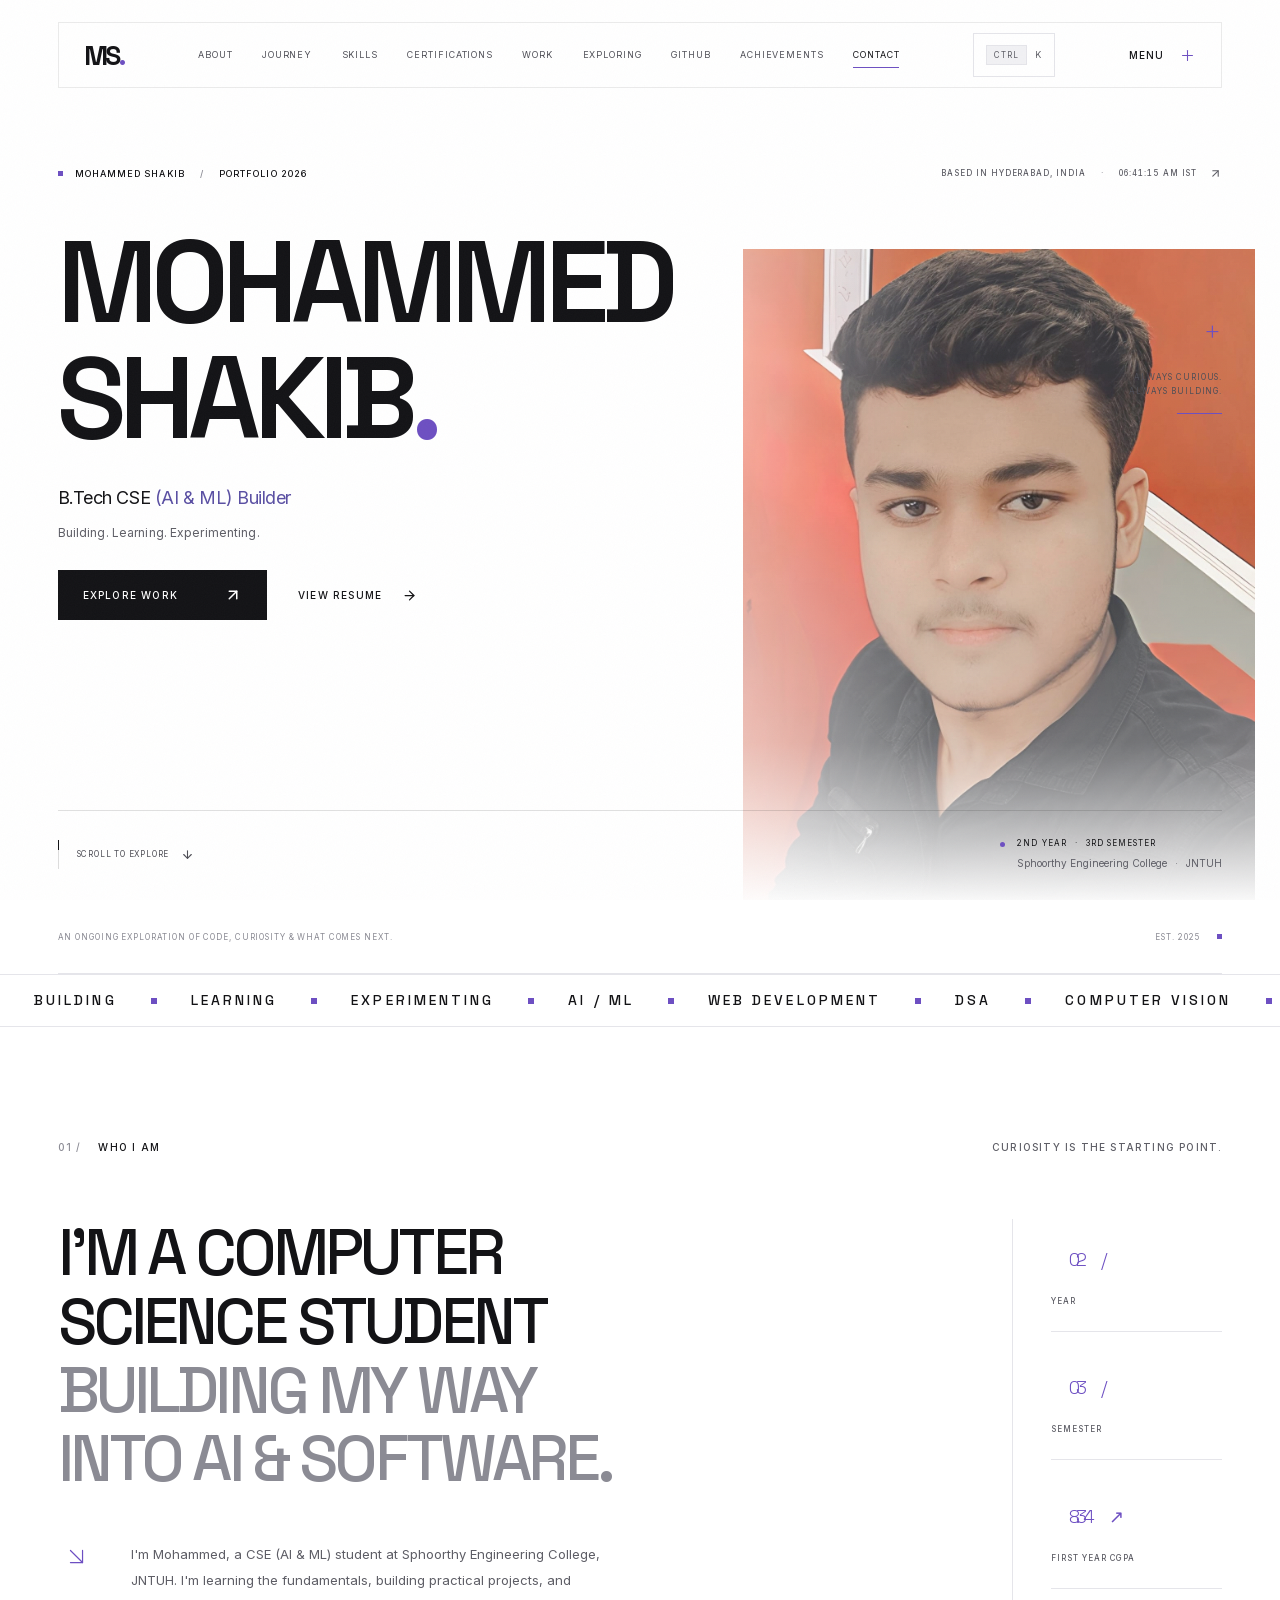
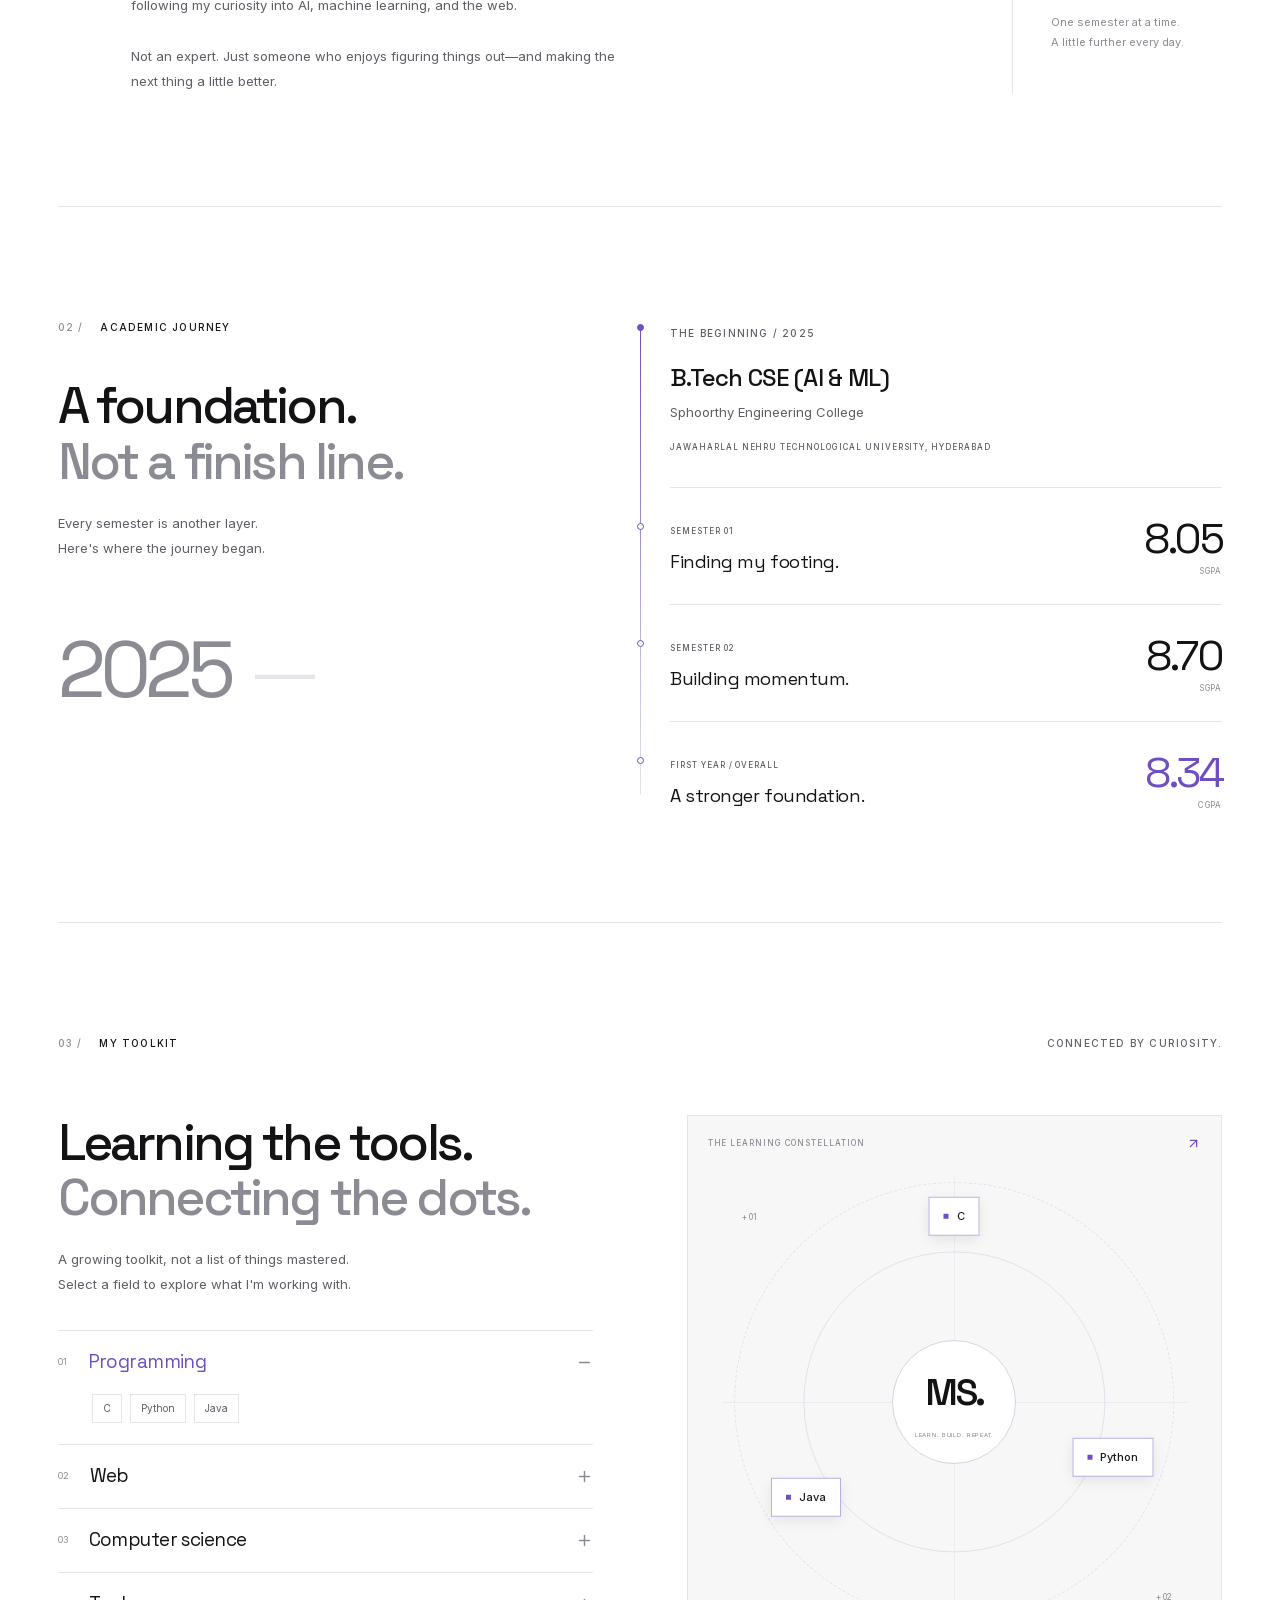
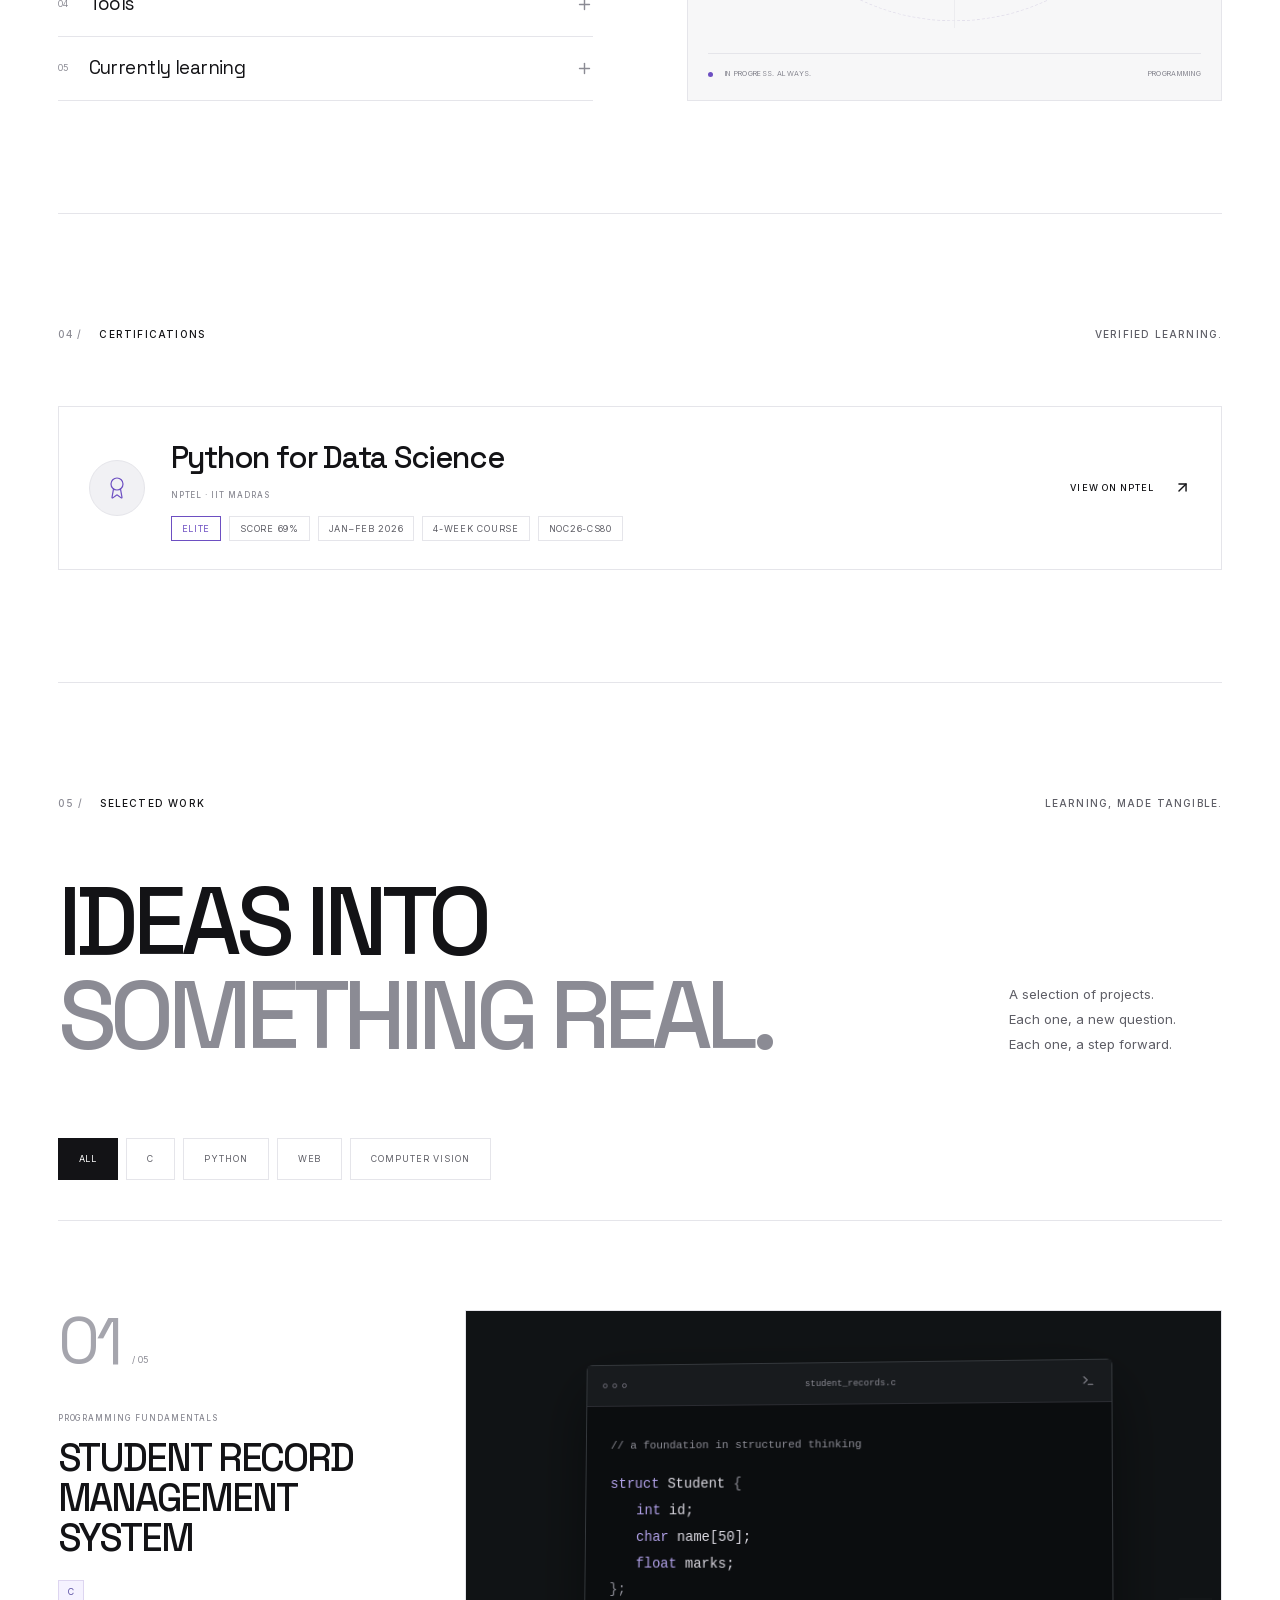
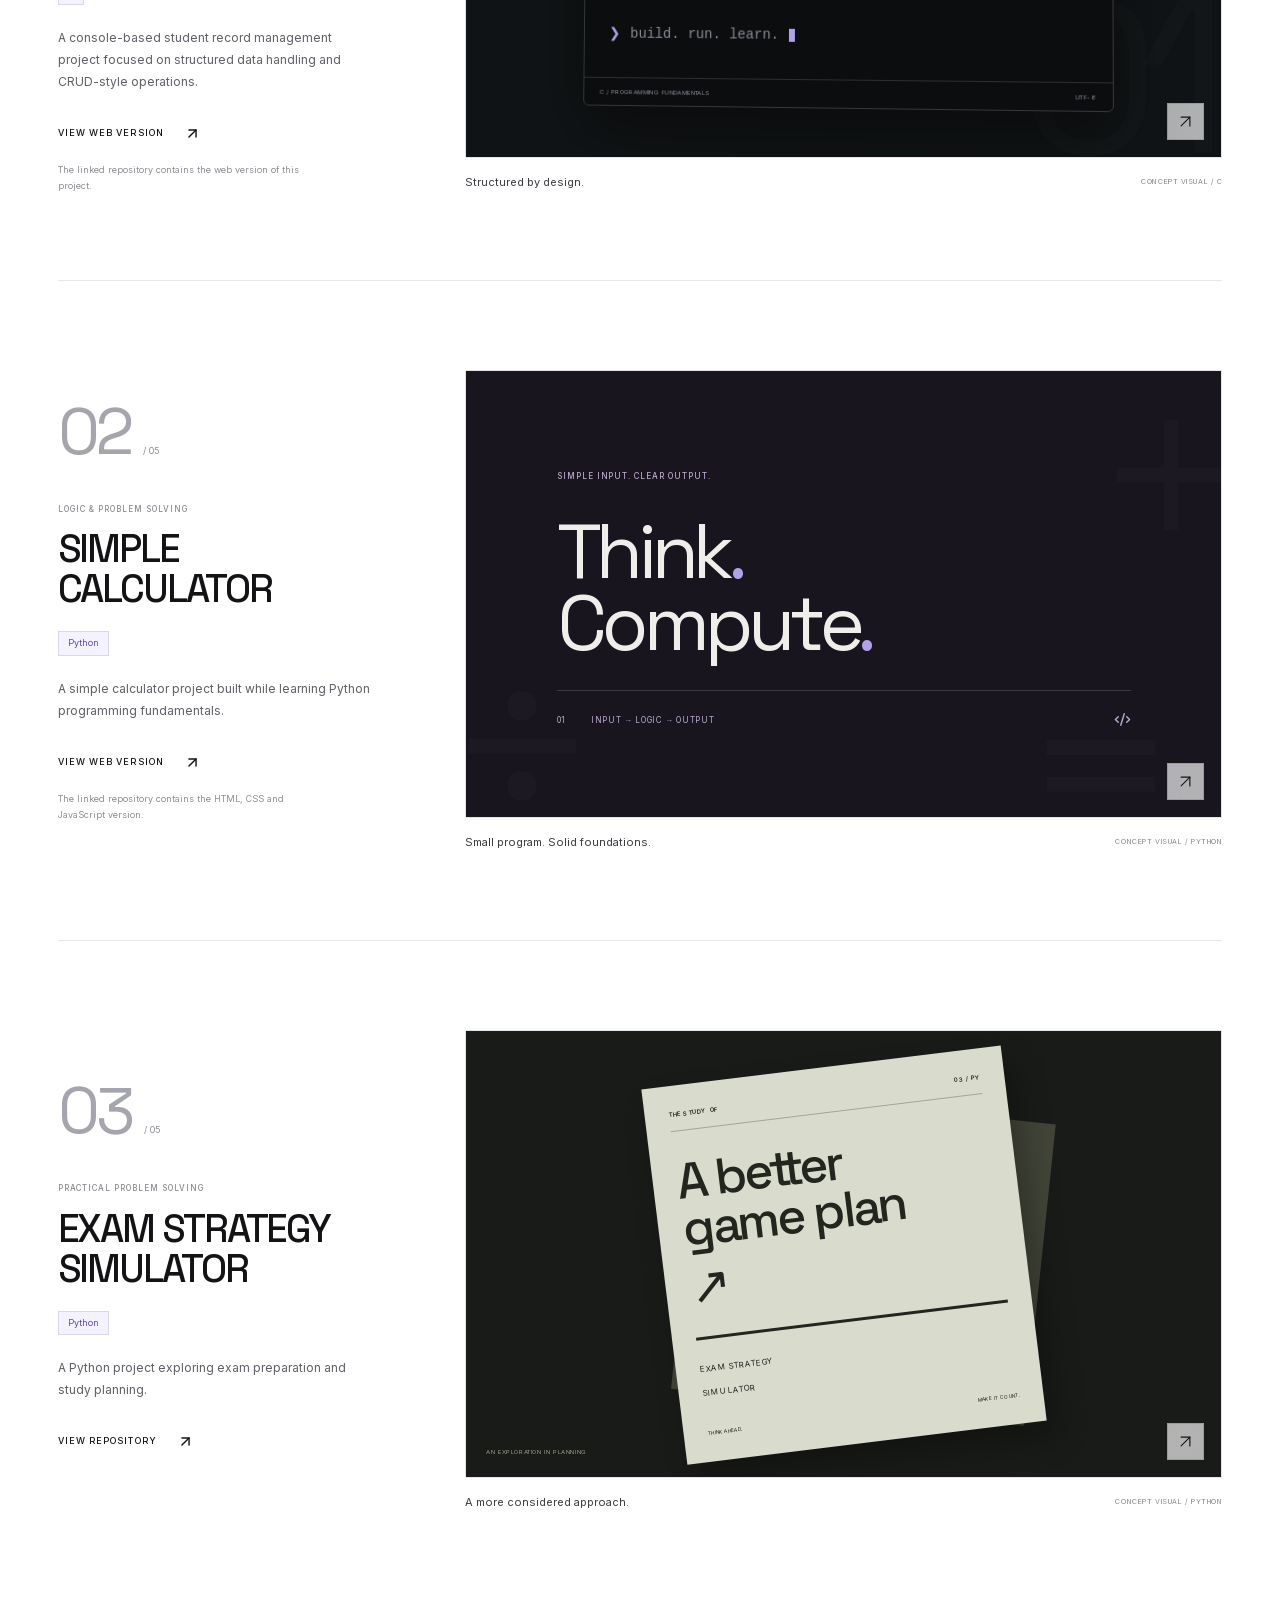
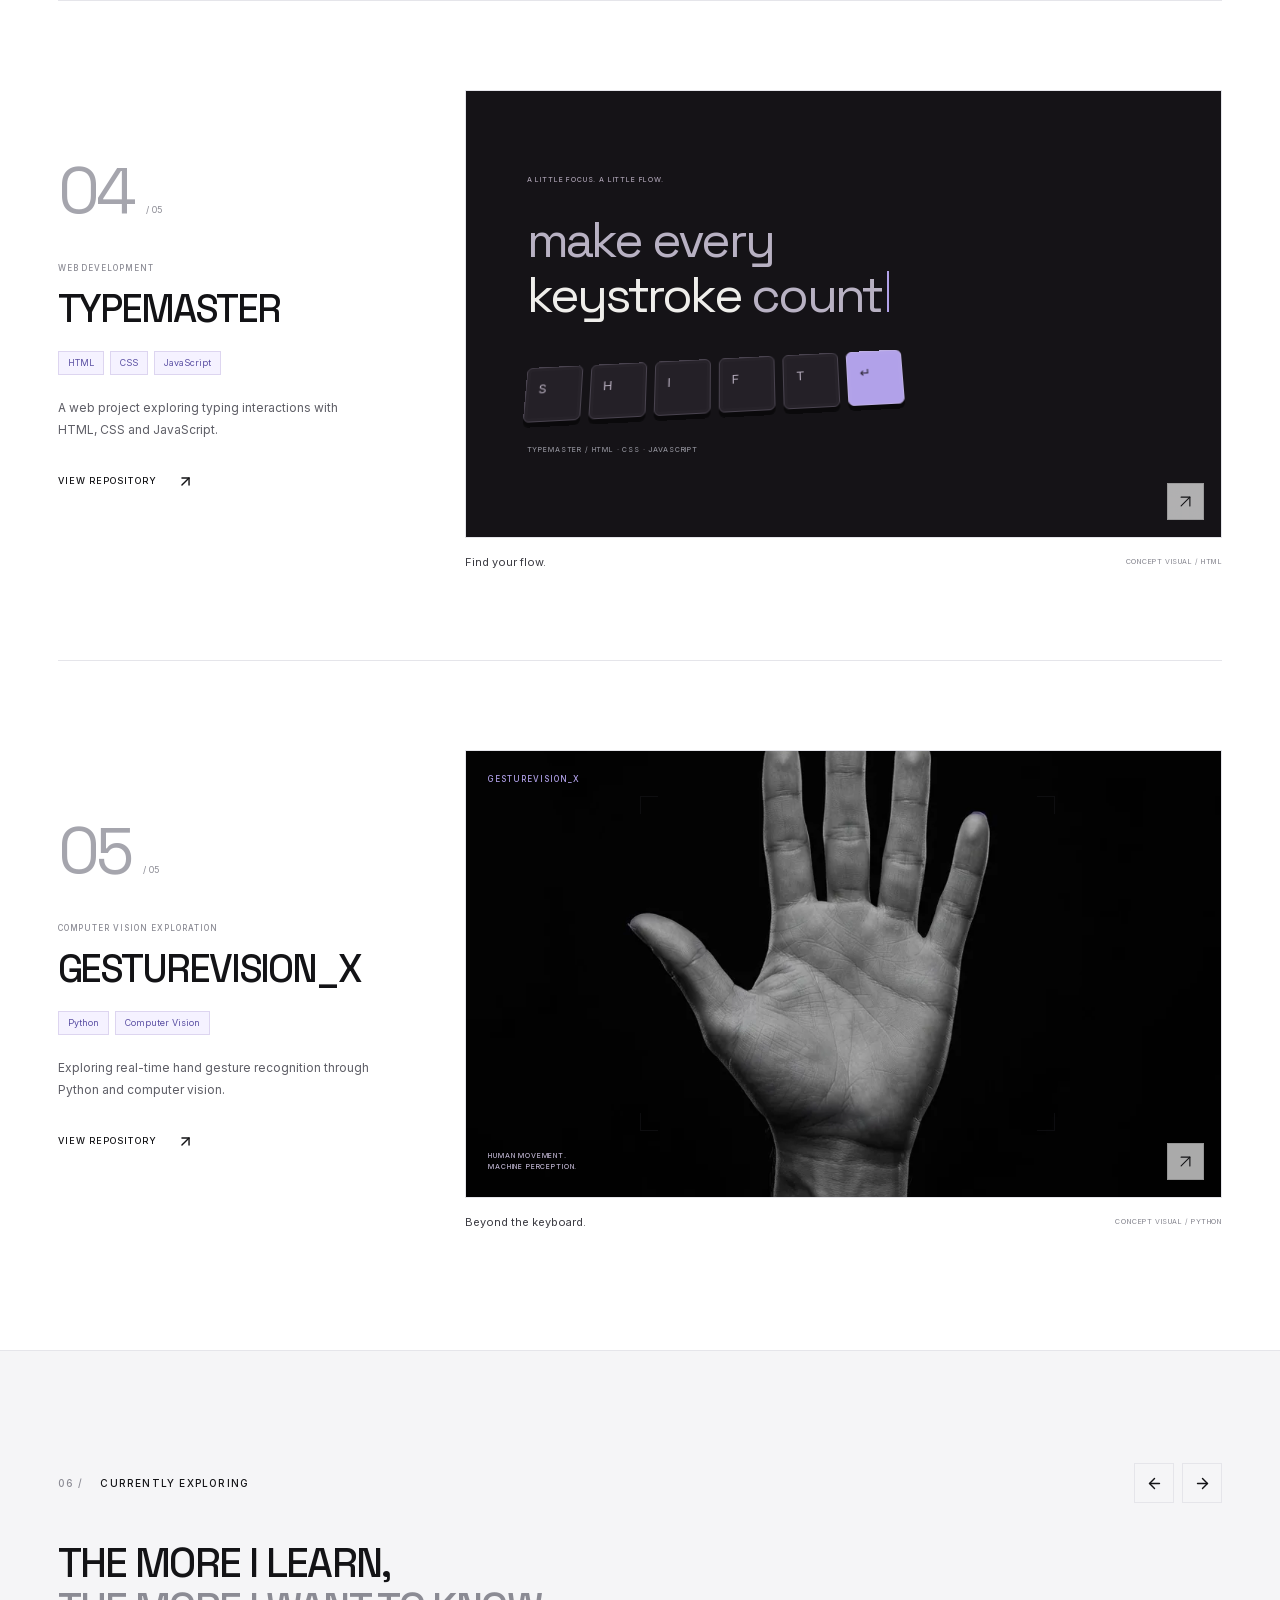
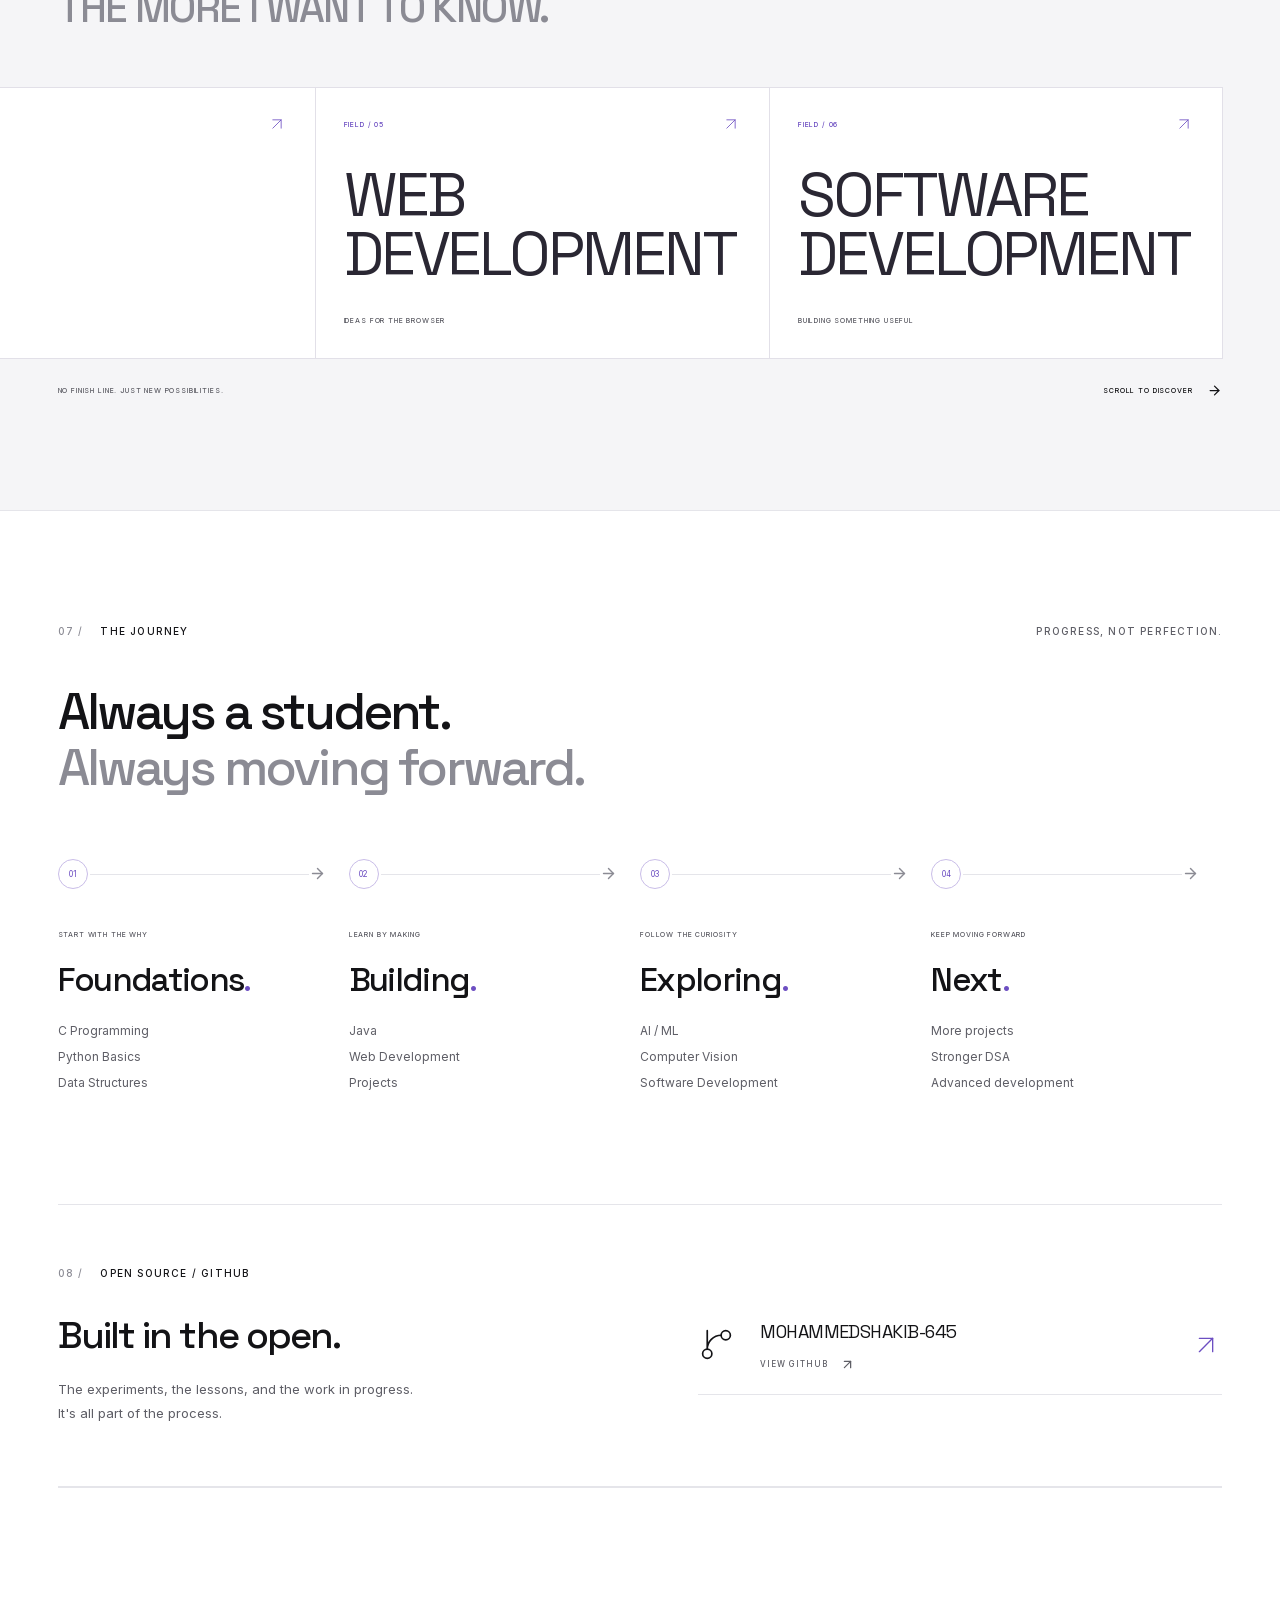
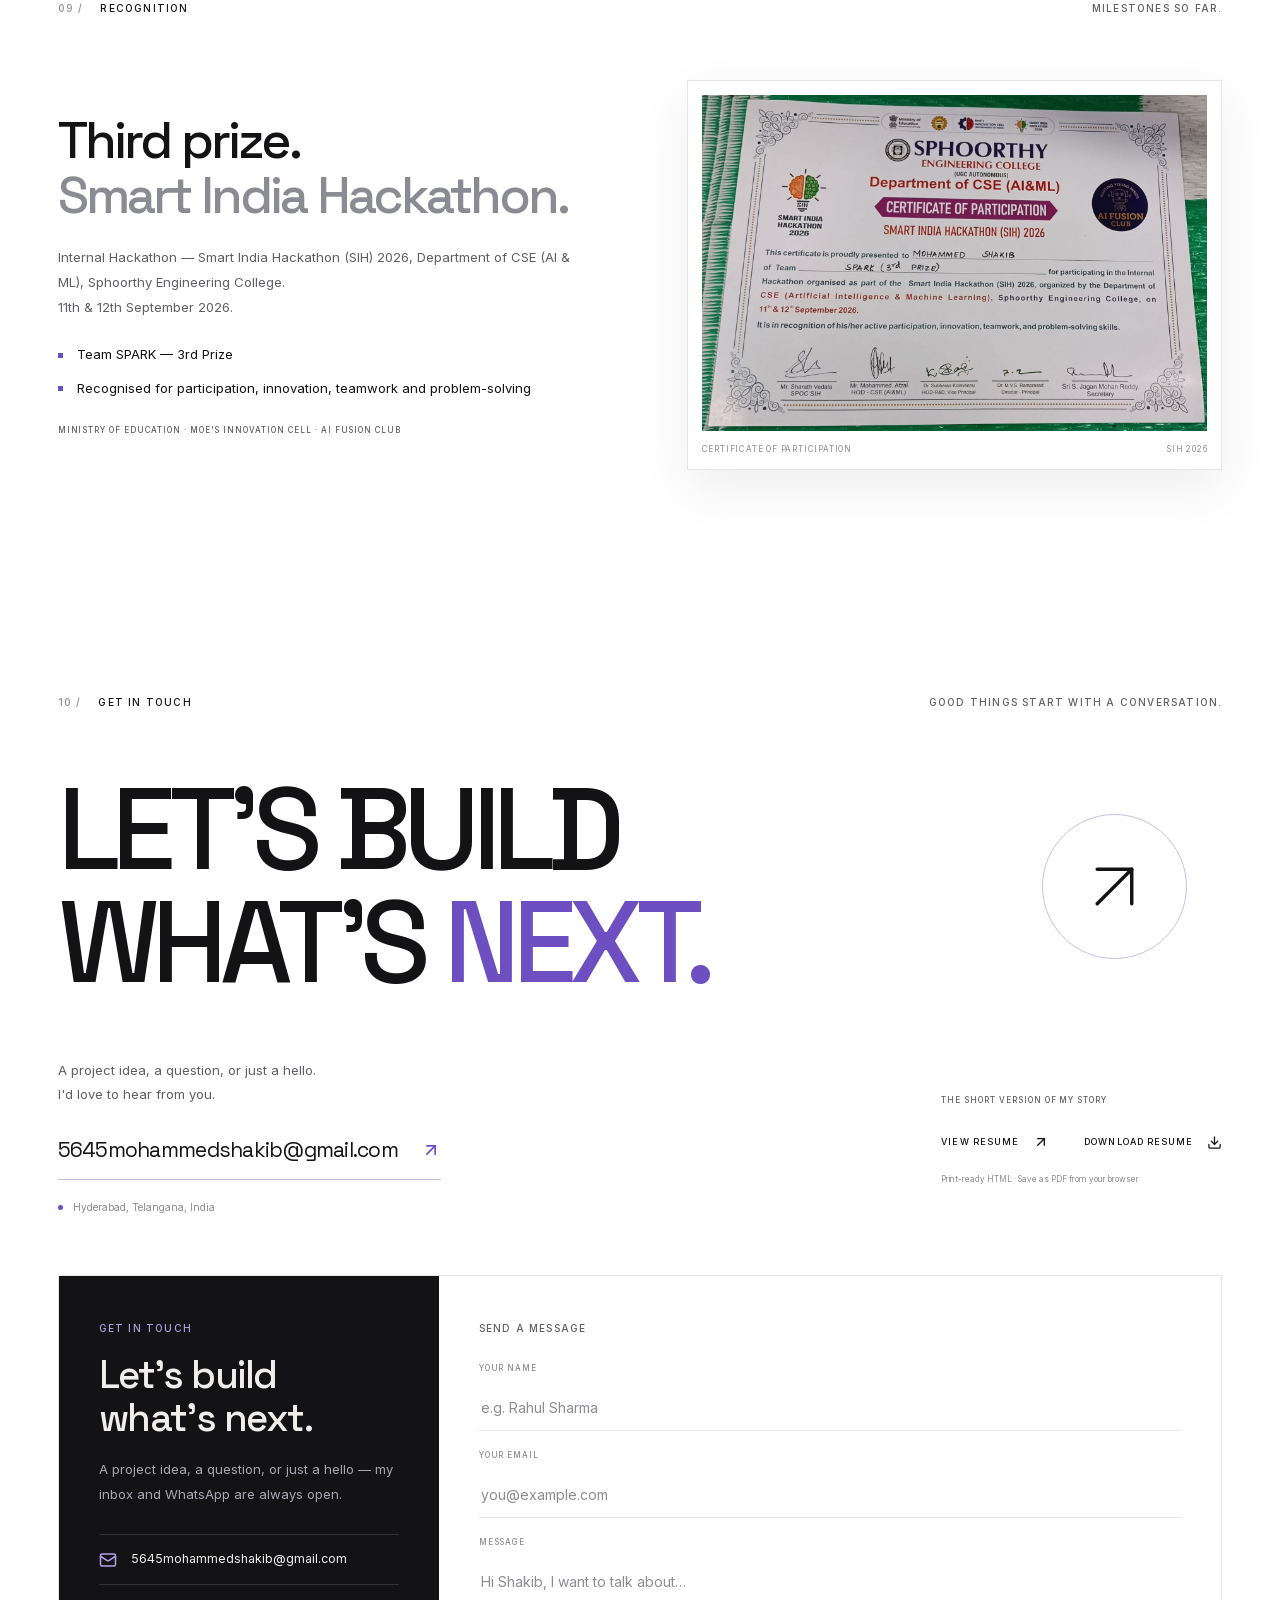
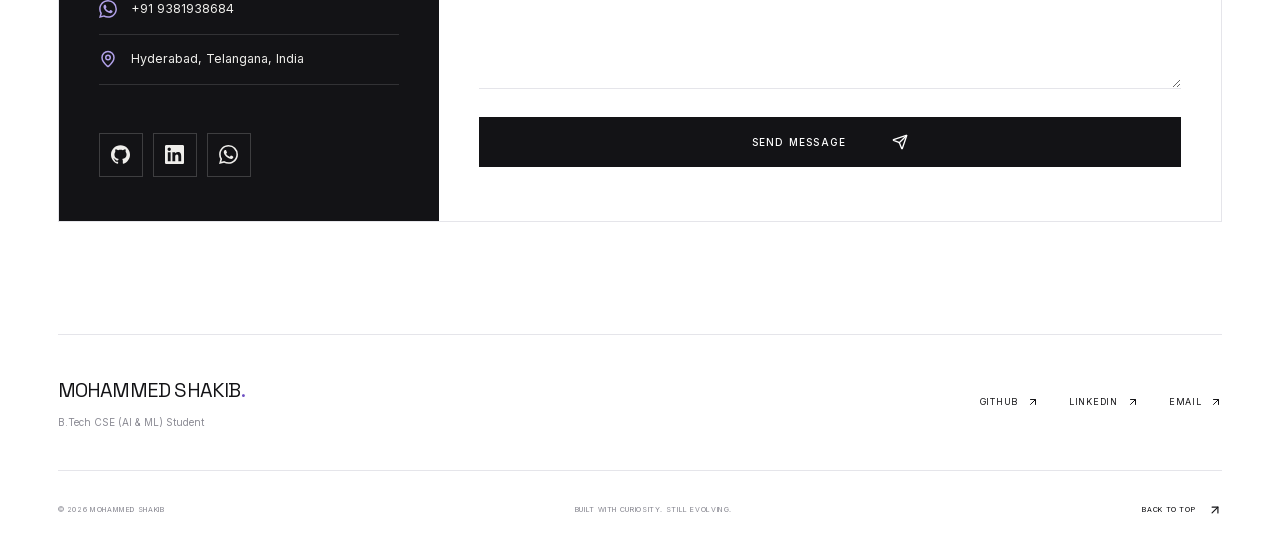
==== commit cd888d08: "Update live build: NPTEL course link" ====
--- a/index.html
+++ b/index.html
@@ -1 +1 @@
-<!DOCTYPE html><html lang="en" class="space_grotesk_b092d5fd-module__JDLIAq__variable inter_7d4ee6a1-module__w8E6FG__variable"><head><meta charSet="utf-8"/><meta name="viewport" content="width=device-width, initial-scale=1"/><link rel="preload" href="/_next/static/media/0c89a48fa5027cee-s.p.2cyn07wtgehh0.woff2" as="font" crossorigin="" type="font/woff2"/><link rel="preload" href="/_next/static/media/83afe278b6a6bb3c-s.p.2bn3s6zvc0dyp.woff2" as="font" crossorigin="" type="font/woff2"/><link rel="stylesheet" href="/_next/static/chunks/3w5-amxtbyvuv.css" data-precedence="next"/><link rel="preload" as="script" fetchPriority="low" href="/_next/static/chunks/3z7llal0ezkqw.js"/><script src="/_next/static/chunks/24030u90n5ue9.js" async=""></script><script src="/_next/static/chunks/0_-bx1iu8rlqz.js" async=""></script><script src="/_next/static/chunks/1_9tr8xhzsuxi.js" async=""></script><script src="/_next/static/chunks/turbopack-0rzfhxs-cd0zo.js" async=""></script><script src="/_next/static/chunks/3f_9glawe7qy6.js" async="" crossorigin=""></script><script src="/_next/static/chunks/44mo1rcbof26s.js" async="" crossorigin=""></script><script src="/_next/static/chunks/3473oz_nmntsf.js" async="" crossorigin=""></script><script src="/_next/static/chunks/1v2odglwrj-jf.js" async="" crossorigin=""></script><meta name="next-size-adjust" content=""/><meta name="theme-color" content="#ffffff"/><meta name="color-scheme" content="light"/><title>Mohammed Shakib — CSE (AI &amp; ML) Student</title><meta name="description" content="The portfolio of Mohammed Shakib, a B.Tech CSE (AI &amp; ML) student at Sphoorthy Engineering College, JNTUH, Hyderabad. Learning, building projects, and exploring AI, software and web development."/><meta name="author" content="Mohammed Shakib"/><meta name="keywords" content="Mohammed Shakib,CSE,AI and ML student,Hyderabad,student portfolio,Sphoorthy Engineering College"/><meta property="og:title" content="Mohammed Shakib — Building. Learning. Experimenting."/><meta property="og:description" content="An ongoing exploration of code, curiosity, and what comes next. B.Tech CSE (AI &amp; ML) student, Hyderabad."/><meta property="og:locale" content="en_IN"/><meta property="og:image" content="https://mohammedshakib-645.github.io/assets/hero-poster.webp"/><meta property="og:image:width" content="1920"/><meta property="og:image:height" content="1080"/><meta property="og:image:alt" content="Cinematic mountain landscape — Mohammed Shakib portfolio"/><meta property="og:type" content="website"/><meta name="twitter:card" content="summary_large_image"/><meta name="twitter:title" content="Mohammed Shakib — CSE (AI &amp; ML) Student"/><meta name="twitter:description" content="An ongoing exploration of code, curiosity, and what comes next. B.Tech CSE (AI &amp; ML) student, Hyderabad."/><meta name="twitter:image" content="https://mohammedshakib-645.github.io/assets/hero-poster.webp"/><link rel="icon" href="/icon.svg"/><script src="/_next/static/chunks/0cz1d0mv5g_q7.js" noModule=""></script></head><body class="antialiased"><div hidden=""><!--$--><!--/$--></div><a class="skip-link" href="#main-content">Skip to content</a><div class="intro-loader" aria-hidden="true"><span class="loader-monogram">MS<span>.</span></span><span class="loader-name">MOHAMMED SHAKIB</span><span class="loader-line"></span></div><div class="grain" aria-hidden="true"></div><div class="scroll-progress" aria-hidden="true"><span></span></div><button type="button" class="to-top" aria-label="Back to top"><svg xmlns="http://www.w3.org/2000/svg" width="17" height="17" viewBox="0 0 24 24" fill="none" stroke="currentColor" stroke-width="2" stroke-linecap="round" stroke-linejoin="round" class="lucide lucide-arrow-up" aria-hidden="true"><path d="m5 12 7-7 7 7"></path><path d="M12 19V5"></path></svg></button><div class="cursor-dot" aria-hidden="true"></div><div class="cursor-ring" aria-hidden="true"></div><header class="site-header"><a class="wordmark" href="#top" aria-label="Mohammed Shakib — back to top">MS<span>.</span></a><nav class="desktop-nav" aria-label="Main navigation"><a href="#about">About</a><a href="#journey">Journey</a><a href="#skills">Skills</a><a href="#certifications">Certifications</a><a href="#work">Work</a><a href="#exploring">Exploring</a><a href="#github">GitHub</a><a href="#achievements">Achievements</a><a href="#contact">Contact</a></nav><button type="button" class="palette-trigger" aria-label="Quick navigation (Control K)"><kbd>CTRL</kbd> K</button><button class="menu-trigger" aria-haspopup="dialog" aria-expanded="false" aria-controls="site-menu">MENU <svg xmlns="http://www.w3.org/2000/svg" width="17" height="17" viewBox="0 0 24 24" fill="none" stroke="currentColor" stroke-width="1.5" stroke-linecap="round" stroke-linejoin="round" class="lucide lucide-plus" aria-hidden="true"><path d="M5 12h14"></path><path d="M12 5v14"></path></svg></button></header><dialog id="site-menu" class="fullscreen-menu" aria-labelledby="menu-title"><div class="menu-top"><a href="#top" class="wordmark">MS<span>.</span></a><button class="menu-trigger">CLOSE <svg xmlns="http://www.w3.org/2000/svg" width="19" height="19" viewBox="0 0 24 24" fill="none" stroke="currentColor" stroke-width="2" stroke-linecap="round" stroke-linejoin="round" class="lucide lucide-x" aria-hidden="true"><path d="M18 6 6 18"></path><path d="m6 6 12 12"></path></svg></button></div><div class="menu-layout"><div class="menu-intro"><p id="menu-title" class="eyebrow">FIND YOUR WAY</p><p>A work in progress.<br/>By design.</p></div><nav aria-label="Expanded navigation" class="menu-links"><a href="#about"><span class="menu-index">0<!-- -->1</span>About<svg xmlns="http://www.w3.org/2000/svg" width="24" height="24" viewBox="0 0 24 24" fill="none" stroke="currentColor" stroke-width="2" stroke-linecap="round" stroke-linejoin="round" class="lucide lucide-arrow-up-right" aria-hidden="true"><path d="M7 7h10v10"></path><path d="M7 17 17 7"></path></svg></a><a href="#journey"><span class="menu-index">0<!-- -->2</span>Journey<svg xmlns="http://www.w3.org/2000/svg" width="24" height="24" viewBox="0 0 24 24" fill="none" stroke="currentColor" stroke-width="2" stroke-linecap="round" stroke-linejoin="round" class="lucide lucide-arrow-up-right" aria-hidden="true"><path d="M7 7h10v10"></path><path d="M7 17 17 7"></path></svg></a><a href="#skills"><span class="menu-index">0<!-- -->3</span>Skills<svg xmlns="http://www.w3.org/2000/svg" width="24" height="24" viewBox="0 0 24 24" fill="none" stroke="currentColor" stroke-width="2" stroke-linecap="round" stroke-linejoin="round" class="lucide lucide-arrow-up-right" aria-hidden="true"><path d="M7 7h10v10"></path><path d="M7 17 17 7"></path></svg></a><a href="#certifications"><span class="menu-index">0<!-- -->4</span>Certifications<svg xmlns="http://www.w3.org/2000/svg" width="24" height="24" viewBox="0 0 24 24" fill="none" stroke="currentColor" stroke-width="2" stroke-linecap="round" stroke-linejoin="round" class="lucide lucide-arrow-up-right" aria-hidden="true"><path d="M7 7h10v10"></path><path d="M7 17 17 7"></path></svg></a><a href="#work"><span class="menu-index">0<!-- -->5</span>Work<svg xmlns="http://www.w3.org/2000/svg" width="24" height="24" viewBox="0 0 24 24" fill="none" stroke="currentColor" stroke-width="2" stroke-linecap="round" stroke-linejoin="round" class="lucide lucide-arrow-up-right" aria-hidden="true"><path d="M7 7h10v10"></path><path d="M7 17 17 7"></path></svg></a><a href="#exploring"><span class="menu-index">0<!-- -->6</span>Exploring<svg xmlns="http://www.w3.org/2000/svg" width="24" height="24" viewBox="0 0 24 24" fill="none" stroke="currentColor" stroke-width="2" stroke-linecap="round" stroke-linejoin="round" class="lucide lucide-arrow-up-right" aria-hidden="true"><path d="M7 7h10v10"></path><path d="M7 17 17 7"></path></svg></a><a href="#github"><span class="menu-index">0<!-- -->7</span>GitHub<svg xmlns="http://www.w3.org/2000/svg" width="24" height="24" viewBox="0 0 24 24" fill="none" stroke="currentColor" stroke-width="2" stroke-linecap="round" stroke-linejoin="round" class="lucide lucide-arrow-up-right" aria-hidden="true"><path d="M7 7h10v10"></path><path d="M7 17 17 7"></path></svg></a><a href="#achievements"><span class="menu-index">0<!-- -->8</span>Achievements<svg xmlns="http://www.w3.org/2000/svg" width="24" height="24" viewBox="0 0 24 24" fill="none" stroke="currentColor" stroke-width="2" stroke-linecap="round" stroke-linejoin="round" class="lucide lucide-arrow-up-right" aria-hidden="true"><path d="M7 7h10v10"></path><path d="M7 17 17 7"></path></svg></a><a href="#contact"><span class="menu-index">0<!-- -->9</span>Contact<svg xmlns="http://www.w3.org/2000/svg" width="24" height="24" viewBox="0 0 24 24" fill="none" stroke="currentColor" stroke-width="2" stroke-linecap="round" stroke-linejoin="round" class="lucide lucide-arrow-up-right" aria-hidden="true"><path d="M7 7h10v10"></path><path d="M7 17 17 7"></path></svg></a></nav></div><div class="menu-bottom"><span>HYDERABAD, INDIA</span><a href="mailto:5645mohammedshakib@gmail.com">5645mohammedshakib@gmail.com<!-- --> <svg xmlns="http://www.w3.org/2000/svg" width="14" height="14" viewBox="0 0 24 24" fill="none" stroke="currentColor" stroke-width="2" stroke-linecap="round" stroke-linejoin="round" class="lucide lucide-arrow-up-right" aria-hidden="true"><path d="M7 7h10v10"></path><path d="M7 17 17 7"></path></svg></a><span>PORTFOLIO / 2026</span></div></dialog><main id="main-content"><section id="top" class="hero" aria-labelledby="hero-name"><div class="hero-media"><div class="hero-poster" role="img" aria-label="Portrait of Mohammed Shakib"></div><div class="hero-shade" aria-hidden="true"></div></div><div class="hero-content page-width"><div class="hero-topline hero-entrance"><p class="eyebrow"><span class="tiny-square"></span> MOHAMMED SHAKIB <span class="muted-slash">/</span> PORTFOLIO 2026</p><span class="hero-location eyebrow">BASED IN HYDERABAD, INDIA <span class="muted-slash">·</span> <span class="live-clock">HYDERABAD, IN</span> <svg xmlns="http://www.w3.org/2000/svg" width="13" height="13" viewBox="0 0 24 24" fill="none" stroke="currentColor" stroke-width="2" stroke-linecap="round" stroke-linejoin="round" class="lucide lucide-arrow-up-right" aria-hidden="true"><path d="M7 7h10v10"></path><path d="M7 17 17 7"></path></svg></span></div><div class="hero-title-wrap"><h1 id="hero-name" class="hero-name"><span class="name-mask"><span>MOHAMMED</span></span><span class="name-mask"><span>SHAKIB<span class="name-period">.</span></span></span></h1><div class="hero-side-note"><span class="crosshair">+</span><span>ALWAYS CURIOUS.<br/>ALWAYS BUILDING.</span><span class="side-note-line"></span></div></div><div class="hero-detail hero-entrance"><p class="hero-role">B.Tech CSE <span>(AI &amp; ML)</span> <span class="role-rotator">Student</span></p><p class="hero-statement">Building. Learning. Experimenting.</p><div class="hero-actions"><a class="action-button magnetic" href="#work">EXPLORE WORK <svg xmlns="http://www.w3.org/2000/svg" width="18" height="18" viewBox="0 0 24 24" fill="none" stroke="currentColor" stroke-width="2" stroke-linecap="round" stroke-linejoin="round" class="lucide lucide-arrow-up-right" aria-hidden="true"><path d="M7 7h10v10"></path><path d="M7 17 17 7"></path></svg></a><a class="text-link" href="/resume.html" target="_blank" rel="noopener noreferrer">VIEW RESUME <svg xmlns="http://www.w3.org/2000/svg" width="15" height="15" viewBox="0 0 24 24" fill="none" stroke="currentColor" stroke-width="2" stroke-linecap="round" stroke-linejoin="round" class="lucide lucide-arrow-right" aria-hidden="true"><path d="M5 12h14"></path><path d="m12 5 7 7-7 7"></path></svg></a></div></div></div><div class="hero-footer page-width hero-entrance"><a class="scroll-link" href="#about"><span class="scroll-track"><span></span></span><span>SCROLL TO EXPLORE</span><svg xmlns="http://www.w3.org/2000/svg" width="13" height="13" viewBox="0 0 24 24" fill="none" stroke="currentColor" stroke-width="2" stroke-linecap="round" stroke-linejoin="round" class="lucide lucide-arrow-down" aria-hidden="true"><path d="M12 5v14"></path><path d="m19 12-7 7-7-7"></path></svg></a><div class="hero-academic"><span class="status-dot"></span><div><p>2ND YEAR <span>·</span> 3RD SEMESTER</p><p>Sphoorthy Engineering College <span>·</span> JNTUH</p></div></div></div></section><div class="chapter-divider page-width"><span>AN ONGOING EXPLORATION OF CODE, CURIOSITY &amp; WHAT COMES NEXT.</span><span>EST. 2025 <span class="tiny-square"></span></span></div><div class="marquee" aria-hidden="true"><div class="marquee-track"><span>BUILDING <i></i>LEARNING <i></i>EXPERIMENTING <i></i>AI / ML <i></i>WEB DEVELOPMENT <i></i>DSA <i></i>COMPUTER VISION <i></i></span><span>BUILDING <i></i>LEARNING <i></i>EXPERIMENTING <i></i>AI / ML <i></i>WEB DEVELOPMENT <i></i>DSA <i></i>COMPUTER VISION <i></i></span></div></div><section id="about" class="about-section section-pad page-width"><div class="section-top" data-reveal="true"><div class="section-label"><span>01<!-- --> /</span><span>WHO I AM</span></div><span class="eyebrow secondary-text">CURIOSITY IS THE STARTING POINT.</span></div><div class="about-layout"><div data-reveal="true"><h2 class="editorial-heading">I&#x27;M A COMPUTER<br/>SCIENCE STUDENT<br/><span class="soft-text">BUILDING MY WAY</span><br/><span class="soft-text">INTO AI &amp; SOFTWARE.</span></h2><div class="about-copy"><svg xmlns="http://www.w3.org/2000/svg" width="29" height="29" viewBox="0 0 24 24" fill="none" stroke="currentColor" stroke-width="1" stroke-linecap="round" stroke-linejoin="round" class="lucide lucide-arrow-down-right" aria-hidden="true"><path d="m7 7 10 10"></path><path d="M17 7v10H7"></path></svg><p>I&#x27;m Mohammed, a CSE (AI &amp; ML) student at Sphoorthy Engineering College, JNTUH. I&#x27;m learning the fundamentals, building practical projects, and following my curiosity into AI, machine learning, and the web.<br/><br/>Not an expert. Just someone who enjoys figuring things out—and making the next thing a little better.</p></div></div><aside class="academic-stats" aria-label="Current academic standing" data-reveal="true"><div><span class="stat-value"><span class="count-up">00</span><span>/</span></span><span class="eyebrow">YEAR</span></div><div><span class="stat-value"><span class="count-up">00</span><span>/</span></span><span class="eyebrow">SEMESTER</span></div><div><span class="stat-value"><span class="count-up">0.00</span><span>↗</span></span><span class="eyebrow">FIRST YEAR CGPA</span></div><p class="stats-note">One semester at a time.<br/>A little further every day.</p></aside></div></section><section id="journey" class="journey-section section-pad page-width"><div class="journey-intro" data-reveal="true"><div class="section-label"><span>02<!-- --> /</span><span>ACADEMIC JOURNEY</span></div><h2 class="section-heading">A foundation.<br/><span class="soft-text">Not a finish line.</span></h2><p class="body-copy">Every semester is another layer.<br/>Here&#x27;s where the journey began.</p><span class="journey-year">2025<span>—</span></span></div><div class="academic-timeline" data-reveal="true"><div class="timeline-line"></div><article class="timeline-entry"><span class="timeline-marker"></span><span class="eyebrow secondary-text">THE BEGINNING / 2025</span><h3>B.Tech CSE (AI &amp; ML)</h3><p>Sphoorthy Engineering College</p><span class="eyebrow secondary-text">JAWAHARLAL NEHRU TECHNOLOGICAL UNIVERSITY, HYDERABAD</span></article><article class="timeline-entry result-entry"><span class="timeline-marker"></span><div><span class="eyebrow secondary-text">SEMESTER 01</span><h3>Finding my footing.</h3></div><div class="semester-result">8.05<span>SGPA</span></div></article><article class="timeline-entry result-entry"><span class="timeline-marker"></span><div><span class="eyebrow secondary-text">SEMESTER 02</span><h3>Building momentum.</h3></div><div class="semester-result">8.70<span>SGPA</span></div></article><article class="timeline-entry result-entry final-result"><span class="timeline-marker"></span><div><span class="eyebrow secondary-text">FIRST YEAR / OVERALL</span><h3>A stronger foundation.</h3></div><div class="semester-result">8.34<span>CGPA</span></div></article></div></section><section id="skills" class="skills-section section-pad page-width"><div class="section-top" data-reveal="true"><div class="section-label"><span>03<!-- --> /</span><span>MY TOOLKIT</span></div><span class="eyebrow secondary-text">CONNECTED BY CURIOSITY.</span></div><div class="skills-layout"><div data-reveal="true"><h2 class="section-heading">Learning the tools.<br/><span class="soft-text">Connecting the dots.</span></h2><p class="body-copy skills-description">A growing toolkit, not a list of things mastered.<br/>Select a field to explore what I&#x27;m working with.</p><div class="skill-categories"><div class="skill-category" data-expanded="true"><button aria-expanded="true" aria-controls="skill-panel-0"><span class="skill-index">01</span><span>Programming</span><svg xmlns="http://www.w3.org/2000/svg" width="17" height="17" viewBox="0 0 24 24" fill="none" stroke="currentColor" stroke-width="2" stroke-linecap="round" stroke-linejoin="round" class="lucide lucide-minus" aria-hidden="true"><path d="M5 12h14"></path></svg></button><div id="skill-panel-0" class="skill-items"><span>C</span><span>Python</span><span>Java</span></div></div><div class="skill-category" data-expanded="false"><button aria-expanded="false" aria-controls="skill-panel-1"><span class="skill-index">02</span><span>Web</span><svg xmlns="http://www.w3.org/2000/svg" width="17" height="17" viewBox="0 0 24 24" fill="none" stroke="currentColor" stroke-width="2" stroke-linecap="round" stroke-linejoin="round" class="lucide lucide-plus" aria-hidden="true"><path d="M5 12h14"></path><path d="M12 5v14"></path></svg></button><div id="skill-panel-1" hidden="" class="skill-items"><span>HTML</span><span>CSS</span><span>JavaScript</span></div></div><div class="skill-category" data-expanded="false"><button aria-expanded="false" aria-controls="skill-panel-2"><span class="skill-index">03</span><span>Computer science</span><svg xmlns="http://www.w3.org/2000/svg" width="17" height="17" viewBox="0 0 24 24" fill="none" stroke="currentColor" stroke-width="2" stroke-linecap="round" stroke-linejoin="round" class="lucide lucide-plus" aria-hidden="true"><path d="M5 12h14"></path><path d="M12 5v14"></path></svg></button><div id="skill-panel-2" hidden="" class="skill-items"><span>DSA</span><span>Algorithms</span><span>OOP</span><span>Problem Solving</span><span>SQL / Database Fundamentals</span></div></div><div class="skill-category" data-expanded="false"><button aria-expanded="false" aria-controls="skill-panel-3"><span class="skill-index">04</span><span>Tools</span><svg xmlns="http://www.w3.org/2000/svg" width="17" height="17" viewBox="0 0 24 24" fill="none" stroke="currentColor" stroke-width="2" stroke-linecap="round" stroke-linejoin="round" class="lucide lucide-plus" aria-hidden="true"><path d="M5 12h14"></path><path d="M12 5v14"></path></svg></button><div id="skill-panel-3" hidden="" class="skill-items"><span>Git</span><span>GitHub</span><span>VS Code</span></div></div><div class="skill-category" data-expanded="false"><button aria-expanded="false" aria-controls="skill-panel-4"><span class="skill-index">05</span><span>Currently learning</span><svg xmlns="http://www.w3.org/2000/svg" width="17" height="17" viewBox="0 0 24 24" fill="none" stroke="currentColor" stroke-width="2" stroke-linecap="round" stroke-linejoin="round" class="lucide lucide-plus" aria-hidden="true"><path d="M5 12h14"></path><path d="M12 5v14"></path></svg></button><div id="skill-panel-4" hidden="" class="skill-items"><span>Java</span><span>Python</span><span>DSA</span><span>Web Development</span><span>AI / ML</span></div></div></div></div><div class="skill-map" data-reveal="true" aria-label="Technology constellation: C, Python, Java"><div class="map-header eyebrow"><span>THE LEARNING CONSTELLATION</span><svg xmlns="http://www.w3.org/2000/svg" width="15" height="15" viewBox="0 0 24 24" fill="none" stroke="currentColor" stroke-width="2" stroke-linecap="round" stroke-linejoin="round" class="lucide lucide-arrow-up-right" aria-hidden="true"><path d="M7 7h10v10"></path><path d="M7 17 17 7"></path></svg></div><div class="constellation"><div class="orbit orbit-outer"></div><div class="orbit orbit-inner"></div><div class="map-axis map-axis-x"></div><div class="map-axis map-axis-y"></div><div class="constellation-core"><span>MS.</span><span>LEARN. BUILD. REPEAT.</span></div><div class="constellation-nodes"><span class="skill-node" style="left:50%;top:13%"><i></i>C</span><span class="skill-node" style="left:82%;top:61%"><i></i>Python</span><span class="skill-node" style="left:20%;top:69%"><i></i>Java</span></div><span class="map-coordinate coordinate-top">+ 01</span><span class="map-coordinate coordinate-bottom">+ 02</span></div><div class="map-footer"><span class="status-dot"></span><span>IN PROGRESS. ALWAYS.</span><span>PROGRAMMING</span></div></div></div></section><section id="certifications" class="certifications-section section-pad page-width"><div class="section-top" data-reveal="true"><div class="section-label"><span>04<!-- --> /</span><span>CERTIFICATIONS</span></div><span class="eyebrow secondary-text">VERIFIED LEARNING.</span></div><div class="cert-grid"><article class="cert-card" data-reveal="true"><span class="cert-badge"><svg xmlns="http://www.w3.org/2000/svg" width="24" height="24" viewBox="0 0 24 24" fill="none" stroke="currentColor" stroke-width="1.2" stroke-linecap="round" stroke-linejoin="round" class="lucide lucide-award" aria-hidden="true"><path d="m15.477 12.89 1.515 8.526a.5.5 0 0 1-.81.47l-3.58-2.687a1 1 0 0 0-1.197 0l-3.586 2.686a.5.5 0 0 1-.81-.469l1.514-8.526"></path><circle cx="12" cy="8" r="6"></circle></svg></span><div><h3>Python for Data Science</h3><span class="cert-issuer eyebrow">NPTEL · IIT MADRAS</span><div class="cert-meta"><span class="elite">ELITE</span><span>SCORE 69%</span><span>JAN–FEB 2026</span><span>4-WEEK COURSE</span><span>NOC26-CS80</span></div></div><a class="text-link cert-link" href="https://archive.nptel.ac.in/noc/Ecertificate/?q=NPTEL26CS80S457303340" target="_blank" rel="noopener noreferrer">VIEW CERTIFICATE <svg xmlns="http://www.w3.org/2000/svg" width="17" height="17" viewBox="0 0 24 24" fill="none" stroke="currentColor" stroke-width="2" stroke-linecap="round" stroke-linejoin="round" class="lucide lucide-arrow-up-right" aria-hidden="true"><path d="M7 7h10v10"></path><path d="M7 17 17 7"></path></svg></a></article></div></section><section id="work" class="work-section section-pad page-width"><div class="section-top" data-reveal="true"><div class="section-label"><span>05<!-- --> /</span><span>SELECTED WORK</span></div><span class="eyebrow secondary-text">LEARNING, MADE TANGIBLE.</span></div><div class="work-heading-row" data-reveal="true"><h2 class="work-heading">IDEAS INTO<br/><span class="soft-text">SOMETHING REAL.</span></h2><p class="body-copy">A selection of projects.<br/>Each one, a new question.<br/>Each one, a step forward.</p></div><div class="filter-row" data-reveal="true" role="group" aria-label="Filter projects by technology"><button type="button" class="filter-chip" data-active="true">All</button><button type="button" class="filter-chip" data-active="false">C</button><button type="button" class="filter-chip" data-active="false">Python</button><button type="button" class="filter-chip" data-active="false">Web</button><button type="button" class="filter-chip" data-active="false">Computer Vision</button></div><div class="project-stories project-stories-animated"><article class="project-story project-records"><div class="project-info" data-reveal="true"><span class="project-number">01<span>/ 05</span></span><span class="eyebrow project-category">PROGRAMMING FUNDAMENTALS</span><h3>Student Record Management System</h3><div class="project-technologies"><span>C</span></div><p class="project-description">A console-based student record management project focused on structured data handling and CRUD-style operations.</p><a class="text-link project-link" href="https://github.com/MohammedShakib-645/student-record-system" target="_blank" rel="noopener noreferrer">VIEW WEB VERSION<svg xmlns="http://www.w3.org/2000/svg" width="17" height="17" viewBox="0 0 24 24" fill="none" stroke="currentColor" stroke-width="2" stroke-linecap="round" stroke-linejoin="round" class="lucide lucide-arrow-up-right" aria-hidden="true"><path d="M7 7h10v10"></path><path d="M7 17 17 7"></path></svg></a><p class="project-note">The linked repository contains the web version of this project.</p></div><figure class="project-figure" data-reveal="true"><a href="https://github.com/MohammedShakib-645/student-record-system" target="_blank" rel="noopener noreferrer" class="project-art" data-cursor="VIEW PROJECT" aria-label="Student Record Management System — open GitHub repository"><div class="records-art"><div class="terminal-window"><div class="terminal-bar"><span class="terminal-dots"><i></i><i></i><i></i></span><span>student_records.c</span><svg xmlns="http://www.w3.org/2000/svg" width="13" height="13" viewBox="0 0 24 24" fill="none" stroke="currentColor" stroke-width="2" stroke-linecap="round" stroke-linejoin="round" class="lucide lucide-terminal" aria-hidden="true"><path d="M12 19h8"></path><path d="m4 17 6-6-6-6"></path></svg></div><div class="terminal-code"><span class="code-comment">// a foundation in structured thinking</span><p><span class="code-violet">struct</span> Student <span class="code-dim">{</span></p><p class="code-indent"><span class="code-violet">int</span> id;</p><p class="code-indent"><span class="code-violet">char</span> name[50];</p><p class="code-indent"><span class="code-violet">float</span> marks;</p><p><span class="code-dim">};</span></p><p class="terminal-prompt"><span>❯</span> <span class="code-dim">build. run. learn.</span><span class="terminal-caret"></span></p></div><div class="terminal-status"><span>C / PROGRAMMING FUNDAMENTALS</span><span>UTF-8</span></div></div><span class="art-watermark">01</span></div><span class="project-open"><svg xmlns="http://www.w3.org/2000/svg" width="21" height="21" viewBox="0 0 24 24" fill="none" stroke="currentColor" stroke-width="1.3" stroke-linecap="round" stroke-linejoin="round" class="lucide lucide-arrow-up-right" aria-hidden="true"><path d="M7 7h10v10"></path><path d="M7 17 17 7"></path></svg></span></a><figcaption><span>Structured by design.</span><span>CONCEPT VISUAL / <!-- -->C</span></figcaption></figure></article><article class="project-story project-calculator"><div class="project-info" data-reveal="true"><span class="project-number">02<span>/ 05</span></span><span class="eyebrow project-category">LOGIC &amp; PROBLEM SOLVING</span><h3>Simple Calculator</h3><div class="project-technologies"><span>Python</span></div><p class="project-description">A simple calculator project built while learning Python programming fundamentals.</p><a class="text-link project-link" href="https://github.com/MohammedShakib-645/calculator" target="_blank" rel="noopener noreferrer">VIEW WEB VERSION<svg xmlns="http://www.w3.org/2000/svg" width="17" height="17" viewBox="0 0 24 24" fill="none" stroke="currentColor" stroke-width="2" stroke-linecap="round" stroke-linejoin="round" class="lucide lucide-arrow-up-right" aria-hidden="true"><path d="M7 7h10v10"></path><path d="M7 17 17 7"></path></svg></a><p class="project-note">The linked repository contains the HTML, CSS and JavaScript version.</p></div><figure class="project-figure" data-reveal="true"><a href="https://github.com/MohammedShakib-645/calculator" target="_blank" rel="noopener noreferrer" class="project-art" data-cursor="VIEW PROJECT" aria-label="Simple Calculator — open GitHub repository"><div class="calculator-art"><span class="math-symbol math-plus">+</span><span class="math-symbol math-divide">÷</span><span class="math-symbol math-equal">=</span><div class="calculator-equation"><span class="eyebrow">SIMPLE INPUT. CLEAR OUTPUT.</span><span class="equation-text">Think<span>.</span><br/>Compute<span>.</span></span><div class="equation-rule"><span>01</span><span>INPUT → LOGIC → OUTPUT</span><svg xmlns="http://www.w3.org/2000/svg" width="17" height="17" viewBox="0 0 24 24" fill="none" stroke="currentColor" stroke-width="2" stroke-linecap="round" stroke-linejoin="round" class="lucide lucide-code-xml" aria-hidden="true"><path d="m18 16 4-4-4-4"></path><path d="m6 8-4 4 4 4"></path><path d="m14.5 4-5 16"></path></svg></div></div></div><span class="project-open"><svg xmlns="http://www.w3.org/2000/svg" width="21" height="21" viewBox="0 0 24 24" fill="none" stroke="currentColor" stroke-width="1.3" stroke-linecap="round" stroke-linejoin="round" class="lucide lucide-arrow-up-right" aria-hidden="true"><path d="M7 7h10v10"></path><path d="M7 17 17 7"></path></svg></span></a><figcaption><span>Small program. Solid foundations.</span><span>CONCEPT VISUAL / <!-- -->PYTHON</span></figcaption></figure></article><article class="project-story project-exam"><div class="project-info" data-reveal="true"><span class="project-number">03<span>/ 05</span></span><span class="eyebrow project-category">PRACTICAL PROBLEM SOLVING</span><h3>Exam Strategy Simulator</h3><div class="project-technologies"><span>Python</span></div><p class="project-description">A Python project exploring exam preparation and study planning.</p><a class="text-link project-link" href="https://github.com/MohammedShakib-645/exam-strategy-simulator" target="_blank" rel="noopener noreferrer">VIEW REPOSITORY<svg xmlns="http://www.w3.org/2000/svg" width="17" height="17" viewBox="0 0 24 24" fill="none" stroke="currentColor" stroke-width="2" stroke-linecap="round" stroke-linejoin="round" class="lucide lucide-arrow-up-right" aria-hidden="true"><path d="M7 7h10v10"></path><path d="M7 17 17 7"></path></svg></a></div><figure class="project-figure" data-reveal="true"><a href="https://github.com/MohammedShakib-645/exam-strategy-simulator" target="_blank" rel="noopener noreferrer" class="project-art" data-cursor="VIEW PROJECT" aria-label="Exam Strategy Simulator — open GitHub repository"><div class="exam-art"><div class="exam-paper"><div class="paper-top"><span>THE STUDY OF</span><span>03 / PY</span></div><span class="paper-title">A better<br/>game plan<span>↗</span></span><div class="paper-rule"></div><span class="paper-subtitle">EXAM STRATEGY<br/>SIMULATOR</span><div class="paper-bottom"><span>THINK AHEAD.</span><span>MAKE IT COUNT.</span></div></div><div class="paper-shadow"></div><span class="art-caption">AN EXPLORATION IN PLANNING</span></div><span class="project-open"><svg xmlns="http://www.w3.org/2000/svg" width="21" height="21" viewBox="0 0 24 24" fill="none" stroke="currentColor" stroke-width="1.3" stroke-linecap="round" stroke-linejoin="round" class="lucide lucide-arrow-up-right" aria-hidden="true"><path d="M7 7h10v10"></path><path d="M7 17 17 7"></path></svg></span></a><figcaption><span>A more considered approach.</span><span>CONCEPT VISUAL / <!-- -->PYTHON</span></figcaption></figure></article><article class="project-story project-typing"><div class="project-info" data-reveal="true"><span class="project-number">04<span>/ 05</span></span><span class="eyebrow project-category">WEB DEVELOPMENT</span><h3>TypeMaster</h3><div class="project-technologies"><span>HTML</span><span>CSS</span><span>JavaScript</span></div><p class="project-description">A web project exploring typing interactions with HTML, CSS and JavaScript.</p><a class="text-link project-link" href="https://github.com/MohammedShakib-645/TypeMaster" target="_blank" rel="noopener noreferrer">VIEW REPOSITORY<svg xmlns="http://www.w3.org/2000/svg" width="17" height="17" viewBox="0 0 24 24" fill="none" stroke="currentColor" stroke-width="2" stroke-linecap="round" stroke-linejoin="round" class="lucide lucide-arrow-up-right" aria-hidden="true"><path d="M7 7h10v10"></path><path d="M7 17 17 7"></path></svg></a></div><figure class="project-figure" data-reveal="true"><a href="https://github.com/MohammedShakib-645/TypeMaster" target="_blank" rel="noopener noreferrer" class="project-art" data-cursor="VIEW PROJECT" aria-label="TypeMaster — open GitHub repository"><div class="typing-art"><span class="typing-kicker eyebrow">A LITTLE FOCUS. A LITTLE FLOW.</span><div class="type-display">make every<br/><span>keystroke</span> count<span class="type-caret"></span></div><div class="keyboard-row"><span class="keycap">S</span><span class="keycap">H</span><span class="keycap">I</span><span class="keycap">F</span><span class="keycap">T</span><span class="keycap keycap-accent">↵</span></div><span class="typing-footer eyebrow">TYPEMASTER / HTML · CSS · JAVASCRIPT</span></div><span class="project-open"><svg xmlns="http://www.w3.org/2000/svg" width="21" height="21" viewBox="0 0 24 24" fill="none" stroke="currentColor" stroke-width="1.3" stroke-linecap="round" stroke-linejoin="round" class="lucide lucide-arrow-up-right" aria-hidden="true"><path d="M7 7h10v10"></path><path d="M7 17 17 7"></path></svg></span></a><figcaption><span>Find your flow.</span><span>CONCEPT VISUAL / <!-- -->HTML</span></figcaption></figure></article><article class="project-story project-gesture"><div class="project-info" data-reveal="true"><span class="project-number">05<span>/ 05</span></span><span class="eyebrow project-category">COMPUTER VISION EXPLORATION</span><h3>GestureVision_X</h3><div class="project-technologies"><span>Python</span><span>Computer Vision</span></div><p class="project-description">Exploring real-time hand gesture recognition through Python and computer vision.</p><a class="text-link project-link" href="https://github.com/MohammedShakib-645/GestureVision_X" target="_blank" rel="noopener noreferrer">VIEW REPOSITORY<svg xmlns="http://www.w3.org/2000/svg" width="17" height="17" viewBox="0 0 24 24" fill="none" stroke="currentColor" stroke-width="2" stroke-linecap="round" stroke-linejoin="round" class="lucide lucide-arrow-up-right" aria-hidden="true"><path d="M7 7h10v10"></path><path d="M7 17 17 7"></path></svg></a></div><figure class="project-figure" data-reveal="true"><a href="https://github.com/MohammedShakib-645/GestureVision_X" target="_blank" rel="noopener noreferrer" class="project-art" data-cursor="VIEW PROJECT" aria-label="GestureVision_X — open GitHub repository"><div class="gesture-art"><img alt="Artistic monochrome hand study illustrating the idea of gesture recognition, not a project screenshot" loading="lazy" decoding="async" data-nimg="fill" style="position:absolute;height:100%;width:100%;left:0;top:0;right:0;bottom:0;color:transparent" src="/assets/gesture.webp"/><div class="gesture-frame"><span></span><span></span><span></span><span></span></div><span class="gesture-label eyebrow">GESTUREVISION_X</span><span class="gesture-caption eyebrow">HUMAN MOVEMENT.<br/>MACHINE PERCEPTION.</span></div><span class="project-open"><svg xmlns="http://www.w3.org/2000/svg" width="21" height="21" viewBox="0 0 24 24" fill="none" stroke="currentColor" stroke-width="1.3" stroke-linecap="round" stroke-linejoin="round" class="lucide lucide-arrow-up-right" aria-hidden="true"><path d="M7 7h10v10"></path><path d="M7 17 17 7"></path></svg></span></a><figcaption><span>Beyond the keyboard.</span><span>CONCEPT VISUAL / <!-- -->PYTHON</span></figcaption></figure></article></div></section><section id="exploring" class="exploring-section section-pad"><div class="section-top page-width" data-reveal="true"><div class="section-label"><span>06<!-- --> /</span><span>CURRENTLY EXPLORING</span></div><div class="rail-controls"><button aria-label="Explore previous interests"><svg xmlns="http://www.w3.org/2000/svg" width="17" height="17" viewBox="0 0 24 24" fill="none" stroke="currentColor" stroke-width="2" stroke-linecap="round" stroke-linejoin="round" class="lucide lucide-arrow-left" aria-hidden="true"><path d="m12 19-7-7 7-7"></path><path d="M19 12H5"></path></svg></button><button aria-label="Explore next interests"><svg xmlns="http://www.w3.org/2000/svg" width="17" height="17" viewBox="0 0 24 24" fill="none" stroke="currentColor" stroke-width="2" stroke-linecap="round" stroke-linejoin="round" class="lucide lucide-arrow-right" aria-hidden="true"><path d="M5 12h14"></path><path d="m12 5 7 7-7 7"></path></svg></button></div></div><p class="exploring-intro page-width" data-reveal="true">THE MORE I LEARN,<br/><span class="soft-text">THE MORE I WANT TO KNOW.</span></p><div class="exploring-track" tabindex="0" role="region" aria-label="Current learning interests; scroll horizontally to explore"><article class="interest"><div class="interest-top eyebrow"><span>FIELD / <!-- -->01</span><svg xmlns="http://www.w3.org/2000/svg" width="20" height="20" viewBox="0 0 24 24" fill="none" stroke="currentColor" stroke-width="1" stroke-linecap="round" stroke-linejoin="round" class="lucide lucide-arrow-up-right" aria-hidden="true"><path d="M7 7h10v10"></path><path d="M7 17 17 7"></path></svg></div><h3>AI / ML</h3><span class="eyebrow secondary-text">UNDERSTANDING INTELLIGENCE</span></article><article class="interest"><div class="interest-top eyebrow"><span>FIELD / <!-- -->02</span><svg xmlns="http://www.w3.org/2000/svg" width="20" height="20" viewBox="0 0 24 24" fill="none" stroke="currentColor" stroke-width="1" stroke-linecap="round" stroke-linejoin="round" class="lucide lucide-arrow-up-right" aria-hidden="true"><path d="M7 7h10v10"></path><path d="M7 17 17 7"></path></svg></div><h3>PYTHON</h3><span class="eyebrow secondary-text">A LANGUAGE FOR POSSIBILITIES</span></article><article class="interest"><div class="interest-top eyebrow"><span>FIELD / <!-- -->03</span><svg xmlns="http://www.w3.org/2000/svg" width="20" height="20" viewBox="0 0 24 24" fill="none" stroke="currentColor" stroke-width="1" stroke-linecap="round" stroke-linejoin="round" class="lucide lucide-arrow-up-right" aria-hidden="true"><path d="M7 7h10v10"></path><path d="M7 17 17 7"></path></svg></div><h3>JAVA</h3><span class="eyebrow secondary-text">THINKING IN OBJECTS</span></article><article class="interest"><div class="interest-top eyebrow"><span>FIELD / <!-- -->04</span><svg xmlns="http://www.w3.org/2000/svg" width="20" height="20" viewBox="0 0 24 24" fill="none" stroke="currentColor" stroke-width="1" stroke-linecap="round" stroke-linejoin="round" class="lucide lucide-arrow-up-right" aria-hidden="true"><path d="M7 7h10v10"></path><path d="M7 17 17 7"></path></svg></div><h3>DSA</h3><span class="eyebrow secondary-text">BETTER WAYS TO SOLVE</span></article><article class="interest"><div class="interest-top eyebrow"><span>FIELD / <!-- -->05</span><svg xmlns="http://www.w3.org/2000/svg" width="20" height="20" viewBox="0 0 24 24" fill="none" stroke="currentColor" stroke-width="1" stroke-linecap="round" stroke-linejoin="round" class="lucide lucide-arrow-up-right" aria-hidden="true"><path d="M7 7h10v10"></path><path d="M7 17 17 7"></path></svg></div><h3>WEB DEVELOPMENT</h3><span class="eyebrow secondary-text">IDEAS FOR THE BROWSER</span></article><article class="interest"><div class="interest-top eyebrow"><span>FIELD / <!-- -->06</span><svg xmlns="http://www.w3.org/2000/svg" width="20" height="20" viewBox="0 0 24 24" fill="none" stroke="currentColor" stroke-width="1" stroke-linecap="round" stroke-linejoin="round" class="lucide lucide-arrow-up-right" aria-hidden="true"><path d="M7 7h10v10"></path><path d="M7 17 17 7"></path></svg></div><h3>SOFTWARE DEVELOPMENT</h3><span class="eyebrow secondary-text">BUILDING SOMETHING USEFUL</span></article></div><div class="exploring-bottom page-width"><span class="eyebrow secondary-text">NO FINISH LINE. JUST NEW POSSIBILITIES.</span><span class="eyebrow">SCROLL TO DISCOVER <svg xmlns="http://www.w3.org/2000/svg" width="15" height="15" viewBox="0 0 24 24" fill="none" stroke="currentColor" stroke-width="2" stroke-linecap="round" stroke-linejoin="round" class="lucide lucide-arrow-right" aria-hidden="true"><path d="M5 12h14"></path><path d="m12 5 7 7-7 7"></path></svg></span></div></section><section class="development-section section-pad page-width"><div class="section-top" data-reveal="true"><div class="section-label"><span>07<!-- --> /</span><span>THE JOURNEY</span></div><span class="eyebrow secondary-text">PROGRESS, NOT PERFECTION.</span></div><h2 class="section-heading" data-reveal="true">Always a student.<br/><span class="soft-text">Always moving forward.</span></h2><div class="roadmap"><article class="roadmap-stage" data-reveal="true"><div class="roadmap-track"><span class="roadmap-point">0<!-- -->1</span><svg xmlns="http://www.w3.org/2000/svg" width="17" height="17" viewBox="0 0 24 24" fill="none" stroke="currentColor" stroke-width="2" stroke-linecap="round" stroke-linejoin="round" class="lucide lucide-arrow-right" aria-hidden="true"><path d="M5 12h14"></path><path d="m12 5 7 7-7 7"></path></svg></div><span class="eyebrow secondary-text">START WITH THE WHY</span><h3>Foundations<span>.</span></h3><ul><li>C Programming</li><li>Python Basics</li><li>Data Structures</li></ul></article><article class="roadmap-stage" data-reveal="true"><div class="roadmap-track"><span class="roadmap-point">0<!-- -->2</span><svg xmlns="http://www.w3.org/2000/svg" width="17" height="17" viewBox="0 0 24 24" fill="none" stroke="currentColor" stroke-width="2" stroke-linecap="round" stroke-linejoin="round" class="lucide lucide-arrow-right" aria-hidden="true"><path d="M5 12h14"></path><path d="m12 5 7 7-7 7"></path></svg></div><span class="eyebrow secondary-text">LEARN BY MAKING</span><h3>Building<span>.</span></h3><ul><li>Java</li><li>Web Development</li><li>Projects</li></ul></article><article class="roadmap-stage" data-reveal="true"><div class="roadmap-track"><span class="roadmap-point">0<!-- -->3</span><svg xmlns="http://www.w3.org/2000/svg" width="17" height="17" viewBox="0 0 24 24" fill="none" stroke="currentColor" stroke-width="2" stroke-linecap="round" stroke-linejoin="round" class="lucide lucide-arrow-right" aria-hidden="true"><path d="M5 12h14"></path><path d="m12 5 7 7-7 7"></path></svg></div><span class="eyebrow secondary-text">FOLLOW THE CURIOSITY</span><h3>Exploring<span>.</span></h3><ul><li>AI / ML</li><li>Computer Vision</li><li>Software Development</li></ul></article><article class="roadmap-stage" data-reveal="true"><div class="roadmap-track"><span class="roadmap-point">0<!-- -->4</span><svg xmlns="http://www.w3.org/2000/svg" width="17" height="17" viewBox="0 0 24 24" fill="none" stroke="currentColor" stroke-width="2" stroke-linecap="round" stroke-linejoin="round" class="lucide lucide-arrow-right" aria-hidden="true"><path d="M5 12h14"></path><path d="m12 5 7 7-7 7"></path></svg></div><span class="eyebrow secondary-text">KEEP MOVING FORWARD</span><h3>Next<span>.</span></h3><ul><li>More projects</li><li>Stronger DSA</li><li>Advanced development</li></ul></article></div></section><section id="github" class="github-section page-width" data-reveal="true"><div><div class="section-label"><span>08<!-- --> /</span><span>OPEN SOURCE / GITHUB</span></div><h2>Built in the open.</h2><p class="body-copy">The experiments, the lessons, and the work in progress.<br/>It&#x27;s all part of the process.</p></div><a class="github-profile" href="https://github.com/MohammedShakib-645" target="_blank" rel="noopener noreferrer"><svg xmlns="http://www.w3.org/2000/svg" width="37" height="37" viewBox="0 0 24 24" fill="none" stroke="currentColor" stroke-width="1.1" stroke-linecap="round" stroke-linejoin="round" class="lucide lucide-git-branch" aria-hidden="true"><path d="M15 6a9 9 0 0 0-9 9V3"></path><circle cx="18" cy="6" r="3"></circle><circle cx="6" cy="18" r="3"></circle></svg><span><span class="github-handle">MOHAMMEDSHAKIB-645</span><span class="eyebrow">VIEW GITHUB <svg xmlns="http://www.w3.org/2000/svg" width="15" height="15" viewBox="0 0 24 24" fill="none" stroke="currentColor" stroke-width="2" stroke-linecap="round" stroke-linejoin="round" class="lucide lucide-arrow-up-right" aria-hidden="true"><path d="M7 7h10v10"></path><path d="M7 17 17 7"></path></svg></span></span><svg xmlns="http://www.w3.org/2000/svg" width="32" height="32" viewBox="0 0 24 24" fill="none" stroke="currentColor" stroke-width="1" stroke-linecap="round" stroke-linejoin="round" class="lucide lucide-arrow-up-right github-arrow" aria-hidden="true"><path d="M7 7h10v10"></path><path d="M7 17 17 7"></path></svg></a></section><section id="achievements" class="achievements-section section-pad page-width"><div class="section-top" data-reveal="true"><div class="section-label"><span>09<!-- --> /</span><span>RECOGNITION</span></div><span class="eyebrow secondary-text">MILESTONES SO FAR.</span></div><div class="achievements-layout"><div data-reveal="true"><h2 class="section-heading">Third prize.<br/><span class="soft-text">Smart India Hackathon.</span></h2><p class="body-copy achievements-description">Internal Hackathon — Smart India Hackathon (SIH) 2026, Department of CSE (AI &amp; ML), Sphoorthy Engineering College.<br/>11th &amp; 12th September 2026.</p><ul class="achievements-points"><li><span class="tiny-square"></span> Team SPARK — 3rd Prize</li><li><span class="tiny-square"></span> Recognised for participation, innovation, teamwork and problem-solving</li></ul><p class="achievements-org eyebrow secondary-text">MINISTRY OF EDUCATION · MOE&#x27;S INNOVATION CELL · AI FUSION CLUB</p></div><figure class="certificate-figure" data-reveal="true"><img alt="Certificate of Participation — Smart India Hackathon 2026, Team SPARK third prize, Mohammed Shakib" loading="lazy" width="1600" height="1062" decoding="async" data-nimg="1" style="color:transparent" src="/assets/certificate-sih.jpg"/><figcaption><span>CERTIFICATE OF PARTICIPATION</span><span>SIH 2026</span></figcaption></figure></div></section><section id="contact" class="contact-section section-pad page-width"><div class="section-top" data-reveal="true"><div class="section-label"><span>10<!-- --> /</span><span>GET IN TOUCH</span></div><span class="eyebrow secondary-text">GOOD THINGS START WITH A CONVERSATION.</span></div><div class="contact-heading-row" data-reveal="true"><h2>LET&#x27;S BUILD<br/>WHAT&#x27;S <span>NEXT.</span></h2><a href="mailto:5645mohammedshakib@gmail.com" class="contact-arrow magnetic" aria-label="Email Mohammed Shakib"><svg xmlns="http://www.w3.org/2000/svg" width="24" height="24" viewBox="0 0 24 24" fill="none" stroke="currentColor" stroke-width="1" stroke-linecap="round" stroke-linejoin="round" class="lucide lucide-arrow-up-right" aria-hidden="true"><path d="M7 7h10v10"></path><path d="M7 17 17 7"></path></svg></a></div><div class="contact-bottom" data-reveal="true"><div><p class="body-copy">A project idea, a question, or just a hello.<br/>I&#x27;d love to hear from you.</p><a class="email-link" href="mailto:5645mohammedshakib@gmail.com">5645mohammedshakib@gmail.com<svg xmlns="http://www.w3.org/2000/svg" width="20" height="20" viewBox="0 0 24 24" fill="none" stroke="currentColor" stroke-width="2" stroke-linecap="round" stroke-linejoin="round" class="lucide lucide-arrow-up-right" aria-hidden="true"><path d="M7 7h10v10"></path><path d="M7 17 17 7"></path></svg></a><p class="contact-location"><span class="status-dot"></span>Hyderabad, Telangana, India</p></div><div class="resume-block"><span class="eyebrow secondary-text">THE SHORT VERSION OF MY STORY</span><div class="resume-actions"><a href="/resume.html" target="_blank" rel="noopener noreferrer" class="text-link">VIEW RESUME <svg xmlns="http://www.w3.org/2000/svg" width="16" height="16" viewBox="0 0 24 24" fill="none" stroke="currentColor" stroke-width="2" stroke-linecap="round" stroke-linejoin="round" class="lucide lucide-arrow-up-right" aria-hidden="true"><path d="M7 7h10v10"></path><path d="M7 17 17 7"></path></svg></a><a href="/resume.html" download="Mohammed-Shakib-Resume.html" class="text-link">DOWNLOAD RESUME <svg xmlns="http://www.w3.org/2000/svg" width="15" height="15" viewBox="0 0 24 24" fill="none" stroke="currentColor" stroke-width="2" stroke-linecap="round" stroke-linejoin="round" class="lucide lucide-download" aria-hidden="true"><path d="M12 15V3"></path><path d="M21 15v4a2 2 0 0 1-2 2H5a2 2 0 0 1-2-2v-4"></path><path d="m7 10 5 5 5-5"></path></svg></a></div><span class="resume-format">Print-ready HTML · Save as PDF from your browser</span></div></div><div class="contact-form-block contact-box-advanced" data-reveal="true"><aside class="contact-side"><span class="eyebrow">GET IN TOUCH</span><h3>Let&#x27;s build what&#x27;s next.</h3><p>A project idea, a question, or just a hello — my inbox and WhatsApp are always open.</p><div class="contact-rows"><a href="mailto:5645mohammedshakib@gmail.com"><svg xmlns="http://www.w3.org/2000/svg" width="17" height="17" viewBox="0 0 24 24" fill="none" stroke="currentColor" stroke-width="2" stroke-linecap="round" stroke-linejoin="round" class="lucide lucide-mail" aria-hidden="true"><path d="m22 7-8.991 5.727a2 2 0 0 1-2.009 0L2 7"></path><rect x="2" y="4" width="20" height="16" rx="2"></rect></svg>5645mohammedshakib@gmail.com</a><a href="https://wa.me/919381938684" target="_blank" rel="noopener noreferrer"><svg viewBox="0 0 24 24" fill="currentColor" aria-hidden="true"><path d="M17.472 14.382c-.297-.149-1.758-.867-2.03-.967-.273-.099-.471-.148-.67.15-.197.297-.767.966-.94 1.164-.173.199-.347.223-.644.075-.297-.15-1.255-.463-2.39-1.475-.883-.788-1.48-1.761-1.653-2.059-.173-.297-.018-.458.13-.606.134-.133.298-.347.446-.52.149-.174.198-.298.298-.497.099-.198.05-.371-.025-.52-.075-.149-.669-1.612-.916-2.207-.242-.579-.487-.5-.669-.51-.173-.008-.371-.01-.57-.01-.198 0-.52.074-.792.372-.272.297-1.04 1.016-1.04 2.479 0 1.462 1.065 2.875 1.213 3.074.149.198 2.096 3.2 5.077 4.487.709.306 1.262.489 1.694.625.712.227 1.36.195 1.871.118.571-.085 1.758-.719 2.006-1.413.248-.694.248-1.289.173-1.413-.074-.124-.272-.198-.57-.347m-5.421 7.403h-.004a9.87 9.87 0 01-5.031-1.378l-.361-.214-3.741.982.998-3.648-.235-.374a9.86 9.86 0 01-1.51-5.26c.001-5.45 4.436-9.884 9.888-9.884 2.64 0 5.122 1.03 6.988 2.898a9.825 9.825 0 012.893 6.994c-.003 5.45-4.437 9.884-9.885 9.884m8.413-18.297A11.815 11.815 0 0012.05 0C5.495 0 .16 5.335.157 11.892c0 2.096.547 4.142 1.588 5.945L.057 24l6.305-1.654a11.882 11.882 0 005.683 1.448h.005c6.554 0 11.89-5.335 11.893-11.893a11.821 11.821 0 00-3.48-8.413Z"></path></svg>+91 <!-- -->9381938684</a><span><svg xmlns="http://www.w3.org/2000/svg" width="17" height="17" viewBox="0 0 24 24" fill="none" stroke="currentColor" stroke-width="2" stroke-linecap="round" stroke-linejoin="round" class="lucide lucide-map-pin" aria-hidden="true"><path d="M20 10c0 4.993-5.539 10.193-7.399 11.799a1 1 0 0 1-1.202 0C9.539 20.193 4 14.993 4 10a8 8 0 0 1 16 0"></path><circle cx="12" cy="10" r="3"></circle></svg>Hyderabad, Telangana, India</span></div><div class="social-row"><a href="https://github.com/MohammedShakib-645" target="_blank" rel="noopener noreferrer" aria-label="GitHub profile"><svg viewBox="0 0 24 24" fill="currentColor" aria-hidden="true"><path d="M12 .297c-6.63 0-12 5.373-12 12 0 5.303 3.438 9.8 8.205 11.385.6.113.82-.258.82-.577 0-.285-.01-1.04-.015-2.04-3.338.724-4.042-1.61-4.042-1.61C4.422 18.07 3.633 17.7 3.633 17.7c-1.087-.744.084-.729.084-.729 1.205.084 1.838 1.236 1.838 1.236 1.07 1.835 2.809 1.305 3.495.998.108-.776.417-1.305.76-1.605-2.665-.3-5.466-1.332-5.466-5.93 0-1.31.465-2.38 1.235-3.22-.135-.303-.54-1.523.105-3.176 0 0 1.005-.322 3.3 1.23.96-.267 1.98-.399 3-.405 1.02.006 2.04.138 3 .405 2.28-1.552 3.285-1.23 3.285-1.23.645 1.653.24 2.873.12 3.176.765.84 1.23 1.91 1.23 3.22 0 4.61-2.805 5.625-5.475 5.92.42.36.81 1.096.81 2.22 0 1.606-.015 2.896-.015 3.286 0 .315.21.69.825.57C20.565 22.092 24 17.592 24 12.297c0-6.627-5.373-12-12-12"></path></svg></a><a href="https://www.linkedin.com/in/mohammed-shakib-56b28437a/" target="_blank" rel="noopener noreferrer" aria-label="LinkedIn profile"><svg viewBox="0 0 24 24" fill="currentColor" aria-hidden="true"><path d="M20.447 20.452h-3.554v-5.569c0-1.328-.027-3.037-1.852-3.037-1.853 0-2.136 1.445-2.136 2.939v5.667H9.351V9h3.414v1.561h.046c.477-.9 1.637-1.85 3.37-1.85 3.601 0 4.267 2.37 4.267 5.455v6.286zM5.337 7.433c-1.144 0-2.063-.926-2.063-2.065 0-1.138.92-2.063 2.063-2.063 1.14 0 2.064.925 2.064 2.063 0 1.139-.925 2.065-2.064 2.065zm1.782 13.019H3.555V9h3.564v11.452zM22.225 0H1.771C.792 0 0 .774 0 1.729v20.542C0 23.227.792 24 1.771 24h20.451C23.2 24 24 23.227 24 22.271V1.729C24 .774 23.2 0 22.222 0h.003z"></path></svg></a><a href="https://wa.me/919381938684" target="_blank" rel="noopener noreferrer" aria-label="Chat on WhatsApp"><svg viewBox="0 0 24 24" fill="currentColor" aria-hidden="true"><path d="M17.472 14.382c-.297-.149-1.758-.867-2.03-.967-.273-.099-.471-.148-.67.15-.197.297-.767.966-.94 1.164-.173.199-.347.223-.644.075-.297-.15-1.255-.463-2.39-1.475-.883-.788-1.48-1.761-1.653-2.059-.173-.297-.018-.458.13-.606.134-.133.298-.347.446-.52.149-.174.198-.298.298-.497.099-.198.05-.371-.025-.52-.075-.149-.669-1.612-.916-2.207-.242-.579-.487-.5-.669-.51-.173-.008-.371-.01-.57-.01-.198 0-.52.074-.792.372-.272.297-1.04 1.016-1.04 2.479 0 1.462 1.065 2.875 1.213 3.074.149.198 2.096 3.2 5.077 4.487.709.306 1.262.489 1.694.625.712.227 1.36.195 1.871.118.571-.085 1.758-.719 2.006-1.413.248-.694.248-1.289.173-1.413-.074-.124-.272-.198-.57-.347m-5.421 7.403h-.004a9.87 9.87 0 01-5.031-1.378l-.361-.214-3.741.982.998-3.648-.235-.374a9.86 9.86 0 01-1.51-5.26c.001-5.45 4.436-9.884 9.888-9.884 2.64 0 5.122 1.03 6.988 2.898a9.825 9.825 0 012.893 6.994c-.003 5.45-4.437 9.884-9.885 9.884m8.413-18.297A11.815 11.815 0 0012.05 0C5.495 0 .16 5.335.157 11.892c0 2.096.547 4.142 1.588 5.945L.057 24l6.305-1.654a11.882 11.882 0 005.683 1.448h.005c6.554 0 11.89-5.335 11.893-11.893a11.821 11.821 0 00-3.48-8.413Z"></path></svg></a></div></aside><div class="contact-form-side"><span class="eyebrow secondary-text">SEND A MESSAGE</span><form class="contact-form"><label class="form-field"><span class="eyebrow">YOUR NAME</span><input type="text" required="" placeholder="e.g. Rahul Sharma" autoComplete="name" value=""/></label><label class="form-field"><span class="eyebrow">YOUR EMAIL</span><input type="email" required="" placeholder="you@example.com" autoComplete="email" value=""/></label><label class="form-field"><span class="eyebrow">MESSAGE</span><textarea required="" rows="5" placeholder="Hi Shakib, I want to talk about…"></textarea></label><button type="submit" class="action-button magnetic">SEND MESSAGE<!-- --> <svg xmlns="http://www.w3.org/2000/svg" width="16" height="16" viewBox="0 0 24 24" fill="none" stroke="currentColor" stroke-width="2" stroke-linecap="round" stroke-linejoin="round" class="lucide lucide-send" aria-hidden="true"><path d="M14.536 21.686a.5.5 0 0 0 .937-.024l6.5-19a.496.496 0 0 0-.635-.635l-19 6.5a.5.5 0 0 0-.024.937l7.93 3.18a2 2 0 0 1 1.112 1.11z"></path><path d="m21.854 2.147-10.94 10.939"></path></svg></button></form></div></div></section><footer class="site-footer page-width"><div class="footer-main"><div><a href="#top" class="footer-name">MOHAMMED SHAKIB<span>.</span></a><p>B.Tech CSE (AI &amp; ML) Student</p></div><nav aria-label="Social links"><a href="https://github.com/MohammedShakib-645" target="_blank" rel="noopener noreferrer">GITHUB <svg xmlns="http://www.w3.org/2000/svg" width="12" height="12" viewBox="0 0 24 24" fill="none" stroke="currentColor" stroke-width="2" stroke-linecap="round" stroke-linejoin="round" class="lucide lucide-arrow-up-right" aria-hidden="true"><path d="M7 7h10v10"></path><path d="M7 17 17 7"></path></svg></a><a href="https://www.linkedin.com/in/mohammed-shakib-56b28437a/" target="_blank" rel="noopener noreferrer">LINKEDIN <svg xmlns="http://www.w3.org/2000/svg" width="12" height="12" viewBox="0 0 24 24" fill="none" stroke="currentColor" stroke-width="2" stroke-linecap="round" stroke-linejoin="round" class="lucide lucide-arrow-up-right" aria-hidden="true"><path d="M7 7h10v10"></path><path d="M7 17 17 7"></path></svg></a><a href="mailto:5645mohammedshakib@gmail.com">EMAIL <svg xmlns="http://www.w3.org/2000/svg" width="12" height="12" viewBox="0 0 24 24" fill="none" stroke="currentColor" stroke-width="2" stroke-linecap="round" stroke-linejoin="round" class="lucide lucide-arrow-up-right" aria-hidden="true"><path d="M7 7h10v10"></path><path d="M7 17 17 7"></path></svg></a></nav></div><div class="footer-bottom"><span>© 2026 MOHAMMED SHAKIB</span><span class="footer-note">BUILT WITH CURIOSITY. STILL EVOLVING.</span><a href="#top">BACK TO TOP <svg xmlns="http://www.w3.org/2000/svg" width="14" height="14" viewBox="0 0 24 24" fill="none" stroke="currentColor" stroke-width="2" stroke-linecap="round" stroke-linejoin="round" class="lucide lucide-arrow-up-right" aria-hidden="true"><path d="M7 7h10v10"></path><path d="M7 17 17 7"></path></svg></a></div></footer></main><!--$--><!--/$--><script src="/_next/static/chunks/3z7llal0ezkqw.js" id="_R_" async=""></script><script>(self.__next_f=self.__next_f||[]).push([0])</script><script>self.__next_f.push([1,"1:\"$Sreact.fragment\"\n2:I[32313,[\"/_next/static/chunks/3f_9glawe7qy6.js\"],\"default\"]\n3:I[80883,[\"/_next/static/chunks/3f_9glawe7qy6.js\"],\"default\"]\n4:I[24647,[\"/_next/static/chunks/3f_9glawe7qy6.js\",\"/_next/static/chunks/44mo1rcbof26s.js\"],\"\"]\n5:I[92339,[\"/_next/static/chunks/3f_9glawe7qy6.js\",\"/_next/static/chunks/3473oz_nmntsf.js\",\"/_next/static/chunks/1v2odglwrj-jf.js\"],\"default\"]\n6:I[41354,[\"/_next/static/chunks/3f_9glawe7qy6.js\",\"/_next/static/chunks/3473oz_nmntsf.js\",\"/_next/static/chunks/1v2odglwrj-jf.js\"],\"PortfolioEffects\"]\n7:I[46562,[\"/_next/static/chunks/3f_9glawe7qy6.js\",\"/_next/static/chunks/3473oz_nmntsf.js\",\"/_next/static/chunks/1v2odglwrj-jf.js\"],\"CommandPalette\"]\n8:I[48303,[\"/_next/static/chunks/3f_9glawe7qy6.js\",\"/_next/static/chunks/3473oz_nmntsf.js\",\"/_next/static/chunks/1v2odglwrj-jf.js\"],\"SiteHeader\"]\n9:I[68758,[\"/_next/static/chunks/3f_9glawe7qy6.js\",\"/_next/static/chunks/3473oz_nmntsf.js\",\"/_next/static/chunks/1v2odglwrj-jf.js\"],\"LiveClock\"]\na:I[79042,[\"/_next/static/chunks/3f_9glawe7qy6.js\",\"/_next/static/chunks/3473oz_nmntsf.js\",\"/_next/static/chunks/1v2odglwrj-jf.js\"],\"RoleRotator\"]\n1c:I[8897,[\"/_next/static/chunks/3f_9glawe7qy6.js\"],\"default\",1]\n:HL[\"/_next/static/chunks/3w5-amxtbyvuv.css\",\"style\"]\n:HL[\"/_next/static/media/0c89a48fa5027cee-s.p.2cyn07wtgehh0.woff2\",\"font\",{\"crossOrigin\":\"\",\"type\":\"font/woff2\"}]\n:HL[\"/_next/static/media/83afe278b6a6bb3c-s.p.2bn3s6zvc0dyp.woff2\",\"font\",{\"crossOrigin\":\"\",\"type\":\"font/woff2\"}]\n"])</script><script>self.__next_f.push([1,"0:{\"P\":null,\"c\":[\"\",\"\"],\"q\":\"\",\"i\":false,\"f\":[[[\"\",{\"children\":[\"__PAGE__\",{},\"$undefined\",\"$undefined\",4608]},\"$undefined\",\"$undefined\",4624],[[\"$\",\"$1\",\"c\",{\"children\":[[[\"$\",\"link\",\"0\",{\"rel\":\"stylesheet\",\"href\":\"/_next/static/chunks/3w5-amxtbyvuv.css\",\"precedence\":\"next\",\"crossOrigin\":\"$undefined\",\"nonce\":\"$undefined\"}],[\"$\",\"script\",\"script-0\",{\"src\":\"/_next/static/chunks/3f_9glawe7qy6.js\",\"async\":true,\"nonce\":\"$undefined\"}]],[\"$\",\"html\",null,{\"lang\":\"en\",\"className\":\"space_grotesk_b092d5fd-module__JDLIAq__variable inter_7d4ee6a1-module__w8E6FG__variable\",\"children\":[\"$\",\"body\",null,{\"className\":\"antialiased\",\"children\":[\"$\",\"$L2\",null,{\"parallelRouterKey\":\"children\",\"error\":\"$undefined\",\"errorStyles\":\"$undefined\",\"errorScripts\":\"$undefined\",\"template\":[\"$\",\"$L3\",null,{}],\"templateStyles\":\"$undefined\",\"templateScripts\":\"$undefined\",\"notFound\":[[\"$\",\"main\",null,{\"className\":\"not-found page-width\",\"children\":[[\"$\",\"p\",null,{\"className\":\"eyebrow secondary-text\",\"children\":\"NOTHING HERE — YET.\"}],[\"$\",\"h1\",null,{\"children\":[\"404\",[\"$\",\"span\",null,{\"children\":\".\"}]]}],[\"$\",\"p\",null,{\"className\":\"body-copy\",\"children\":\"This page wandered off. The portfolio is still right where you left it.\"}],[\"$\",\"div\",null,{\"className\":\"not-found-actions\",\"children\":[[\"$\",\"$L4\",null,{\"className\":\"action-button\",\"href\":\"/\",\"children\":[\"BACK HOME \",[\"$\",\"$L5\",null,{\"ref\":\"$undefined\",\"iconNode\":[[\"path\",{\"d\":\"M7 7h10v10\",\"key\":\"1tivn9\"}],[\"path\",{\"d\":\"M7 17 17 7\",\"key\":\"1vkiza\"}]],\"className\":\"lucide-arrow-up-right\",\"size\":18}]]}],[\"$\",\"$L4\",null,{\"className\":\"text-link\",\"href\":\"/#work\",\"children\":[\"SEE THE WORK \",[\"$\",\"$L5\",null,{\"ref\":\"$undefined\",\"iconNode\":[[\"path\",{\"d\":\"M5 12h14\",\"key\":\"1ays0h\"}],[\"path\",{\"d\":\"m12 5 7 7-7 7\",\"key\":\"xquz4c\"}]],\"className\":\"lucide-arrow-right\",\"size\":15}]]}]]}]]}],[]],\"forbidden\":\"$undefined\",\"unauthorized\":\"$undefined\"}]}]}]]}],{\"children\":[[\"$\",\"$1\",\"c\",{\"children\":[[[\"$\",\"a\",null,{\"className\":\"skip-link\",\"href\":\"#main-content\",\"children\":\"Skip to content\"}],[\"$\",\"$L6\",null,{}],[\"$\",\"$L7\",null,{}],[\"$\",\"$L8\",null,{}],[\"$\",\"main\",null,{\"id\":\"main-content\",\"children\":[[\"$\",\"section\",null,{\"id\":\"top\",\"className\":\"hero\",\"aria-labelledby\":\"hero-name\",\"children\":[[\"$\",\"div\",null,{\"className\":\"hero-media\",\"children\":[[\"$\",\"div\",null,{\"className\":\"hero-poster\",\"role\":\"img\",\"aria-label\":\"Portrait of Mohammed Shakib\"}],[\"$\",\"div\",null,{\"className\":\"hero-shade\",\"aria-hidden\":\"true\"}]]}],[\"$\",\"div\",null,{\"className\":\"hero-content page-width\",\"children\":[[\"$\",\"div\",null,{\"className\":\"hero-topline hero-entrance\",\"children\":[[\"$\",\"p\",null,{\"className\":\"eyebrow\",\"children\":[[\"$\",\"span\",null,{\"className\":\"tiny-square\"}],\" MOHAMMED SHAKIB \",[\"$\",\"span\",null,{\"className\":\"muted-slash\",\"children\":\"/\"}],\" PORTFOLIO 2026\"]}],[\"$\",\"span\",null,{\"className\":\"hero-location eyebrow\",\"children\":[\"BASED IN HYDERABAD, INDIA \",[\"$\",\"span\",null,{\"className\":\"muted-slash\",\"children\":\"·\"}],\" \",[\"$\",\"$L9\",null,{}],\" \",[\"$\",\"$L5\",null,{\"ref\":\"$undefined\",\"iconNode\":\"$0:f:0:1:0:props:children:1:props:children:props:children:props:notFound:0:props:children:3:props:children:0:props:children:1:props:iconNode\",\"className\":\"lucide-arrow-up-right\",\"size\":13}]]}]]}],[\"$\",\"div\",null,{\"className\":\"hero-title-wrap\",\"children\":[[\"$\",\"h1\",null,{\"id\":\"hero-name\",\"className\":\"hero-name\",\"children\":[[\"$\",\"span\",null,{\"className\":\"name-mask\",\"children\":[\"$\",\"span\",null,{\"children\":\"MOHAMMED\"}]}],[\"$\",\"span\",null,{\"className\":\"name-mask\",\"children\":[\"$\",\"span\",null,{\"children\":[\"SHAKIB\",[\"$\",\"span\",null,{\"className\":\"name-period\",\"children\":\".\"}]]}]}]]}],[\"$\",\"div\",null,{\"className\":\"hero-side-note\",\"children\":[[\"$\",\"span\",null,{\"className\":\"crosshair\",\"children\":\"+\"}],[\"$\",\"span\",null,{\"children\":[\"ALWAYS CURIOUS.\",[\"$\",\"br\",null,{}],\"ALWAYS BUILDING.\"]}],[\"$\",\"span\",null,{\"className\":\"side-note-line\"}]]}]]}],[\"$\",\"div\",null,{\"className\":\"hero-detail hero-entrance\",\"children\":[[\"$\",\"p\",null,{\"className\":\"hero-role\",\"children\":[\"B.Tech CSE \",[\"$\",\"span\",null,{\"children\":\"(AI \u0026 ML)\"}],\" \",[\"$\",\"$La\",null,{}]]}],[\"$\",\"p\",null,{\"className\":\"hero-statement\",\"children\":\"Building. Learning. Experimenting.\"}],[\"$\",\"div\",null,{\"className\":\"hero-actions\",\"children\":[[\"$\",\"a\",null,{\"className\":\"action-button magnetic\",\"href\":\"#work\",\"children\":[\"EXPLORE WORK \",[\"$\",\"$L5\",null,{\"ref\":\"$undefined\",\"iconNode\":\"$0:f:0:1:0:props:children:1:props:children:props:children:props:notFound:0:props:children:3:props:children:0:props:children:1:props:iconNode\",\"className\":\"lucide-arrow-up-right\",\"size\":18}]]}],[\"$\",\"a\",null,{\"className\":\"text-link\",\"href\":\"/resume.html\",\"target\":\"_blank\",\"rel\":\"noopener noreferrer\",\"children\":[\"VIEW RESUME \",[\"$\",\"$L5\",null,{\"ref\":\"$undefined\",\"iconNode\":\"$0:f:0:1:0:props:children:1:props:children:props:children:props:notFound:0:props:children:3:props:children:1:props:children:1:props:iconNode\",\"className\":\"lucide-arrow-right\",\"size\":15}]]}]]}]]}]]}],[\"$\",\"div\",null,{\"className\":\"hero-footer page-width hero-entrance\",\"children\":[[\"$\",\"a\",null,{\"className\":\"scroll-link\",\"href\":\"#about\",\"children\":[[\"$\",\"span\",null,{\"className\":\"scroll-track\",\"children\":[\"$\",\"span\",null,{}]}],[\"$\",\"span\",null,{\"children\":\"SCROLL TO EXPLORE\"}],[\"$\",\"$L5\",null,{\"ref\":\"$undefined\",\"iconNode\":[[\"path\",{\"d\":\"M12 5v14\",\"key\":\"s699le\"}],[\"path\",{\"d\":\"m19 12-7 7-7-7\",\"key\":\"1idqje\"}]],\"className\":\"lucide-arrow-down\",\"size\":13}]]}],[\"$\",\"div\",null,{\"className\":\"hero-academic\",\"children\":[[\"$\",\"span\",null,{\"className\":\"status-dot\"}],[\"$\",\"div\",null,{\"children\":[[\"$\",\"p\",null,{\"children\":[\"2ND YEAR \",[\"$\",\"span\",null,{\"children\":\"·\"}],\" 3RD SEMESTER\"]}],[\"$\",\"p\",null,{\"children\":[\"Sphoorthy Engineering College \",\"$Lb\",\" JNTUH\"]}]]}]]}]]}]]}],\"$Lc\",\"$Ld\",\"$Le\",\"$Lf\",\"$L10\",\"$L11\",\"$L12\",\"$L13\",\"$L14\",\"$L15\",\"$L16\",\"$L17\"]}]],[\"$L18\",\"$L19\"],\"$L1a\"]}],{},null,false,null]},null,false,null],\"$L1b\",false]],\"m\":\"$undefined\",\"G\":[\"$1c\",[\"$L1d\"]],\"S\":true,\"h\":null,\"r\":\"$undefined\",\"s\":\"$undefined\",\"a\":\"$undefined\",\"l\":\"$undefined\",\"p\":\"$undefined\",\"d\":\"$undefined\",\"b\":\"SmlJiZtWbSAa1ByTktl35\"}\n"])</script><script>self.__next_f.push([1,"1e:I[98656,[\"/_next/static/chunks/3f_9glawe7qy6.js\",\"/_next/static/chunks/3473oz_nmntsf.js\",\"/_next/static/chunks/1v2odglwrj-jf.js\"],\"CountUp\"]\n1f:I[22078,[\"/_next/static/chunks/3f_9glawe7qy6.js\",\"/_next/static/chunks/3473oz_nmntsf.js\",\"/_next/static/chunks/1v2odglwrj-jf.js\"],\"SkillsSection\"]\n20:I[59362,[\"/_next/static/chunks/3f_9glawe7qy6.js\",\"/_next/static/chunks/3473oz_nmntsf.js\",\"/_next/static/chunks/1v2odglwrj-jf.js\"],\"WorkSection\"]\n21:I[95211,[\"/_next/static/chunks/3f_9glawe7qy6.js\",\"/_next/static/chunks/3473oz_nmntsf.js\",\"/_next/static/chunks/1v2odglwrj-jf.js\"],\"ExploringSection\"]\n22:I[82640,[\"/_next/static/chunks/3f_9glawe7qy6.js\",\"/_next/static/chunks/3473oz_nmntsf.js\",\"/_next/static/chunks/1v2odglwrj-jf.js\"],\"Image\"]\n23:I[55944,[\"/_next/static/chunks/3f_9glawe7qy6.js\",\"/_next/static/chunks/3473oz_nmntsf.js\",\"/_next/static/chunks/1v2odglwrj-jf.js\"],\"ContactForm\"]\n24:I[12470,[\"/_next/static/chunks/3f_9glawe7qy6.js\"],\"OutletBoundary\"]\n25:\"$Sreact.suspense\"\n27:I[12470,[\"/_next/static/chunks/3f_9glawe7qy6.js\"],\"ViewportBoundary\"]\n29:I[12470,[\"/_next/static/chunks/3f_9glawe7qy6.js\"],\"MetadataBoundary\"]\nb:[\"$\",\"span\",null,{\"children\":\"·\"}]\nc:[\"$\",\"div\",null,{\"className\":\"chapter-divider page-width\",\"children\":[[\"$\",\"span\",null,{\"children\":\"AN ONGOING EXPLORATION OF CODE, CURIOSITY \u0026 WHAT COMES NEXT.\"}],[\"$\",\"span\",null,{\"children\":[\"EST. 2025 \",[\"$\",\"span\",null,{\"className\":\"tiny-square\"}]]}]]}]\nd:[\"$\",\"div\",null,{\"className\":\"marquee\",\"aria-hidden\":\"true\",\"children\":[\"$\",\"div\",null,{\"className\":\"marquee-track\",\"children\":[[\"$\",\"span\",null,{\"children\":[\"BUILDING \",[\"$\",\"i\",null,{}],\"LEARNING \",[\"$\",\"i\",null,{}],\"EXPERIMENTING \",[\"$\",\"i\",null,{}],\"AI / ML \",[\"$\",\"i\",null,{}],\"WEB DEVELOPMENT \",[\"$\",\"i\",null,{}],\"DSA \",[\"$\",\"i\",null,{}],\"COMPUTER VISION \",[\"$\",\"i\",null,{}]]}],[\"$\",\"span\",null,{\"children\":[\"BUILDING \",[\"$\",\"i\",null,{}],\"LEARNING \",[\"$\",\"i\",null,{}],\"EXPERIMENTING \",[\"$\",\"i\",null,{}],\"AI / ML \",[\"$\",\"i\",null,{}],\"WEB DEVELOPMENT \",[\"$\",\"i\",null,{}],\"DSA \",[\"$\",\"i\",null,{}],\"COMPUTER VISION \",[\"$\",\"i\",null,{}]]}]]}]}]\n"])</script><script>self.__next_f.push([1,"e:[\"$\",\"section\",null,{\"id\":\"about\",\"className\":\"about-section section-pad page-width\",\"children\":[[\"$\",\"div\",null,{\"className\":\"section-top\",\"data-reveal\":true,\"children\":[[\"$\",\"div\",null,{\"className\":\"section-label\",\"children\":[[\"$\",\"span\",null,{\"children\":[\"01\",\" /\"]}],[\"$\",\"span\",null,{\"children\":\"WHO I AM\"}]]}],[\"$\",\"span\",null,{\"className\":\"eyebrow secondary-text\",\"children\":\"CURIOSITY IS THE STARTING POINT.\"}]]}],[\"$\",\"div\",null,{\"className\":\"about-layout\",\"children\":[[\"$\",\"div\",null,{\"data-reveal\":true,\"children\":[[\"$\",\"h2\",null,{\"className\":\"editorial-heading\",\"children\":[\"I'M A COMPUTER\",[\"$\",\"br\",null,{}],\"SCIENCE STUDENT\",[\"$\",\"br\",null,{}],[\"$\",\"span\",null,{\"className\":\"soft-text\",\"children\":\"BUILDING MY WAY\"}],[\"$\",\"br\",null,{}],[\"$\",\"span\",null,{\"className\":\"soft-text\",\"children\":\"INTO AI \u0026 SOFTWARE.\"}]]}],[\"$\",\"div\",null,{\"className\":\"about-copy\",\"children\":[[\"$\",\"$L5\",null,{\"ref\":\"$undefined\",\"iconNode\":[[\"path\",{\"d\":\"m7 7 10 10\",\"key\":\"1fmybs\"}],[\"path\",{\"d\":\"M17 7v10H7\",\"key\":\"6fjiku\"}]],\"className\":\"lucide-arrow-down-right\",\"size\":29,\"strokeWidth\":1}],[\"$\",\"p\",null,{\"children\":[\"I'm Mohammed, a CSE (AI \u0026 ML) student at Sphoorthy Engineering College, JNTUH. I'm learning the fundamentals, building practical projects, and following my curiosity into AI, machine learning, and the web.\",[\"$\",\"br\",null,{}],[\"$\",\"br\",null,{}],\"Not an expert. Just someone who enjoys figuring things out—and making the next thing a little better.\"]}]]}]]}],[\"$\",\"aside\",null,{\"className\":\"academic-stats\",\"aria-label\":\"Current academic standing\",\"data-reveal\":true,\"children\":[[\"$\",\"div\",null,{\"children\":[[\"$\",\"span\",null,{\"className\":\"stat-value\",\"children\":[[\"$\",\"$L1e\",null,{\"end\":2,\"pad\":2}],[\"$\",\"span\",null,{\"children\":\"/\"}]]}],[\"$\",\"span\",null,{\"className\":\"eyebrow\",\"children\":\"YEAR\"}]]}],[\"$\",\"div\",null,{\"children\":[[\"$\",\"span\",null,{\"className\":\"stat-value\",\"children\":[[\"$\",\"$L1e\",null,{\"end\":3,\"pad\":2}],[\"$\",\"span\",null,{\"children\":\"/\"}]]}],[\"$\",\"span\",null,{\"className\":\"eyebrow\",\"children\":\"SEMESTER\"}]]}],[\"$\",\"div\",null,{\"children\":[[\"$\",\"span\",null,{\"className\":\"stat-value\",\"children\":[[\"$\",\"$L1e\",null,{\"end\":8.34,\"decimals\":2}],[\"$\",\"span\",null,{\"children\":\"↗\"}]]}],[\"$\",\"span\",null,{\"className\":\"eyebrow\",\"children\":\"FIRST YEAR CGPA\"}]]}],[\"$\",\"p\",null,{\"className\":\"stats-note\",\"children\":[\"One semester at a time.\",[\"$\",\"br\",null,{}],\"A little further every day.\"]}]]}]]}]]}]\n"])</script><script>self.__next_f.push([1,"f:[\"$\",\"section\",null,{\"id\":\"journey\",\"className\":\"journey-section section-pad page-width\",\"children\":[[\"$\",\"div\",null,{\"className\":\"journey-intro\",\"data-reveal\":true,\"children\":[[\"$\",\"div\",null,{\"className\":\"section-label\",\"children\":[[\"$\",\"span\",null,{\"children\":[\"02\",\" /\"]}],[\"$\",\"span\",null,{\"children\":\"ACADEMIC JOURNEY\"}]]}],[\"$\",\"h2\",null,{\"className\":\"section-heading\",\"children\":[\"A foundation.\",[\"$\",\"br\",null,{}],[\"$\",\"span\",null,{\"className\":\"soft-text\",\"children\":\"Not a finish line.\"}]]}],[\"$\",\"p\",null,{\"className\":\"body-copy\",\"children\":[\"Every semester is another layer.\",[\"$\",\"br\",null,{}],\"Here's where the journey began.\"]}],[\"$\",\"span\",null,{\"className\":\"journey-year\",\"children\":[\"2025\",[\"$\",\"span\",null,{\"children\":\"—\"}]]}]]}],[\"$\",\"div\",null,{\"className\":\"academic-timeline\",\"data-reveal\":true,\"children\":[[\"$\",\"div\",null,{\"className\":\"timeline-line\"}],[\"$\",\"article\",null,{\"className\":\"timeline-entry\",\"children\":[[\"$\",\"span\",null,{\"className\":\"timeline-marker\"}],[\"$\",\"span\",null,{\"className\":\"eyebrow secondary-text\",\"children\":\"THE BEGINNING / 2025\"}],[\"$\",\"h3\",null,{\"children\":\"B.Tech CSE (AI \u0026 ML)\"}],[\"$\",\"p\",null,{\"children\":\"Sphoorthy Engineering College\"}],[\"$\",\"span\",null,{\"className\":\"eyebrow secondary-text\",\"children\":\"JAWAHARLAL NEHRU TECHNOLOGICAL UNIVERSITY, HYDERABAD\"}]]}],[\"$\",\"article\",null,{\"className\":\"timeline-entry result-entry\",\"children\":[[\"$\",\"span\",null,{\"className\":\"timeline-marker\"}],[\"$\",\"div\",null,{\"children\":[[\"$\",\"span\",null,{\"className\":\"eyebrow secondary-text\",\"children\":\"SEMESTER 01\"}],[\"$\",\"h3\",null,{\"children\":\"Finding my footing.\"}]]}],[\"$\",\"div\",null,{\"className\":\"semester-result\",\"children\":[\"8.05\",[\"$\",\"span\",null,{\"children\":\"SGPA\"}]]}]]}],[\"$\",\"article\",null,{\"className\":\"timeline-entry result-entry\",\"children\":[[\"$\",\"span\",null,{\"className\":\"timeline-marker\"}],[\"$\",\"div\",null,{\"children\":[[\"$\",\"span\",null,{\"className\":\"eyebrow secondary-text\",\"children\":\"SEMESTER 02\"}],[\"$\",\"h3\",null,{\"children\":\"Building momentum.\"}]]}],[\"$\",\"div\",null,{\"className\":\"semester-result\",\"children\":[\"8.70\",[\"$\",\"span\",null,{\"children\":\"SGPA\"}]]}]]}],[\"$\",\"article\",null,{\"className\":\"timeline-entry result-entry final-result\",\"children\":[[\"$\",\"span\",null,{\"className\":\"timeline-marker\"}],[\"$\",\"div\",null,{\"children\":[[\"$\",\"span\",null,{\"className\":\"eyebrow secondary-text\",\"children\":\"FIRST YEAR / OVERALL\"}],[\"$\",\"h3\",null,{\"children\":\"A stronger foundation.\"}]]}],[\"$\",\"div\",null,{\"className\":\"semester-result\",\"children\":[\"8.34\",[\"$\",\"span\",null,{\"children\":\"CGPA\"}]]}]]}]]}]]}]\n"])</script><script>self.__next_f.push([1,"10:[\"$\",\"$L1f\",null,{}]\n"])</script><script>self.__next_f.push([1,"11:[\"$\",\"section\",null,{\"id\":\"certifications\",\"className\":\"certifications-section section-pad page-width\",\"children\":[[\"$\",\"div\",null,{\"className\":\"section-top\",\"data-reveal\":true,\"children\":[[\"$\",\"div\",null,{\"className\":\"section-label\",\"children\":[[\"$\",\"span\",null,{\"children\":[\"04\",\" /\"]}],[\"$\",\"span\",null,{\"children\":\"CERTIFICATIONS\"}]]}],[\"$\",\"span\",null,{\"className\":\"eyebrow secondary-text\",\"children\":\"VERIFIED LEARNING.\"}]]}],[\"$\",\"div\",null,{\"className\":\"cert-grid\",\"children\":[[\"$\",\"article\",\"NOC26-CS80\",{\"className\":\"cert-card\",\"data-reveal\":true,\"children\":[[\"$\",\"span\",null,{\"className\":\"cert-badge\",\"children\":[\"$\",\"$L5\",null,{\"ref\":\"$undefined\",\"iconNode\":[[\"path\",{\"d\":\"m15.477 12.89 1.515 8.526a.5.5 0 0 1-.81.47l-3.58-2.687a1 1 0 0 0-1.197 0l-3.586 2.686a.5.5 0 0 1-.81-.469l1.514-8.526\",\"key\":\"1yiouv\"}],[\"circle\",{\"cx\":\"12\",\"cy\":\"8\",\"r\":\"6\",\"key\":\"1vp47v\"}]],\"className\":\"lucide-award\",\"size\":24,\"strokeWidth\":1.2}]}],[\"$\",\"div\",null,{\"children\":[[\"$\",\"h3\",null,{\"children\":\"Python for Data Science\"}],[\"$\",\"span\",null,{\"className\":\"cert-issuer eyebrow\",\"children\":\"NPTEL · IIT MADRAS\"}],[\"$\",\"div\",null,{\"className\":\"cert-meta\",\"children\":[[\"$\",\"span\",null,{\"className\":\"elite\",\"children\":\"ELITE\"}],[\"$\",\"span\",null,{\"children\":\"SCORE 69%\"}],[\"$\",\"span\",null,{\"children\":\"JAN–FEB 2026\"}],[\"$\",\"span\",null,{\"children\":\"4-WEEK COURSE\"}],[\"$\",\"span\",null,{\"children\":\"NOC26-CS80\"}]]}]]}],[\"$\",\"a\",null,{\"className\":\"text-link cert-link\",\"href\":\"https://archive.nptel.ac.in/noc/Ecertificate/?q=NPTEL26CS80S457303340\",\"target\":\"_blank\",\"rel\":\"noopener noreferrer\",\"children\":[\"VIEW CERTIFICATE \",[\"$\",\"$L5\",null,{\"ref\":\"$undefined\",\"iconNode\":\"$0:f:0:1:0:props:children:1:props:children:props:children:props:notFound:0:props:children:3:props:children:0:props:children:1:props:iconNode\",\"className\":\"lucide-arrow-up-right\",\"size\":17}]]}]]}]]}]]}]\n"])</script><script>self.__next_f.push([1,"12:[\"$\",\"$L20\",null,{}]\n13:[\"$\",\"$L21\",null,{}]\n"])</script><script>self.__next_f.push([1,"14:[\"$\",\"section\",null,{\"className\":\"development-section section-pad page-width\",\"children\":[[\"$\",\"div\",null,{\"className\":\"section-top\",\"data-reveal\":true,\"children\":[[\"$\",\"div\",null,{\"className\":\"section-label\",\"children\":[[\"$\",\"span\",null,{\"children\":[\"07\",\" /\"]}],[\"$\",\"span\",null,{\"children\":\"THE JOURNEY\"}]]}],[\"$\",\"span\",null,{\"className\":\"eyebrow secondary-text\",\"children\":\"PROGRESS, NOT PERFECTION.\"}]]}],[\"$\",\"h2\",null,{\"className\":\"section-heading\",\"data-reveal\":true,\"children\":[\"Always a student.\",[\"$\",\"br\",null,{}],[\"$\",\"span\",null,{\"className\":\"soft-text\",\"children\":\"Always moving forward.\"}]]}],[\"$\",\"div\",null,{\"className\":\"roadmap\",\"children\":[[\"$\",\"article\",\"Foundations\",{\"className\":\"roadmap-stage\",\"data-reveal\":true,\"children\":[[\"$\",\"div\",null,{\"className\":\"roadmap-track\",\"children\":[[\"$\",\"span\",null,{\"className\":\"roadmap-point\",\"children\":[\"0\",1]}],[\"$\",\"$L5\",null,{\"ref\":\"$undefined\",\"iconNode\":\"$0:f:0:1:0:props:children:1:props:children:props:children:props:notFound:0:props:children:3:props:children:1:props:children:1:props:iconNode\",\"className\":\"lucide-arrow-right\",\"size\":17}]]}],[\"$\",\"span\",null,{\"className\":\"eyebrow secondary-text\",\"children\":\"START WITH THE WHY\"}],[\"$\",\"h3\",null,{\"children\":[\"Foundations\",[\"$\",\"span\",null,{\"children\":\".\"}]]}],[\"$\",\"ul\",null,{\"children\":[[\"$\",\"li\",\"C Programming\",{\"children\":\"C Programming\"}],[\"$\",\"li\",\"Python Basics\",{\"children\":\"Python Basics\"}],[\"$\",\"li\",\"Data Structures\",{\"children\":\"Data Structures\"}]]}]]}],[\"$\",\"article\",\"Building\",{\"className\":\"roadmap-stage\",\"data-reveal\":true,\"children\":[[\"$\",\"div\",null,{\"className\":\"roadmap-track\",\"children\":[[\"$\",\"span\",null,{\"className\":\"roadmap-point\",\"children\":[\"0\",2]}],[\"$\",\"$L5\",null,{\"ref\":\"$undefined\",\"iconNode\":\"$0:f:0:1:0:props:children:1:props:children:props:children:props:notFound:0:props:children:3:props:children:1:props:children:1:props:iconNode\",\"className\":\"lucide-arrow-right\",\"size\":17}]]}],[\"$\",\"span\",null,{\"className\":\"eyebrow secondary-text\",\"children\":\"LEARN BY MAKING\"}],[\"$\",\"h3\",null,{\"children\":[\"Building\",[\"$\",\"span\",null,{\"children\":\".\"}]]}],[\"$\",\"ul\",null,{\"children\":[[\"$\",\"li\",\"Java\",{\"children\":\"Java\"}],[\"$\",\"li\",\"Web Development\",{\"children\":\"Web Development\"}],[\"$\",\"li\",\"Projects\",{\"children\":\"Projects\"}]]}]]}],[\"$\",\"article\",\"Exploring\",{\"className\":\"roadmap-stage\",\"data-reveal\":true,\"children\":[[\"$\",\"div\",null,{\"className\":\"roadmap-track\",\"children\":[[\"$\",\"span\",null,{\"className\":\"roadmap-point\",\"children\":[\"0\",3]}],[\"$\",\"$L5\",null,{\"ref\":\"$undefined\",\"iconNode\":\"$0:f:0:1:0:props:children:1:props:children:props:children:props:notFound:0:props:children:3:props:children:1:props:children:1:props:iconNode\",\"className\":\"lucide-arrow-right\",\"size\":17}]]}],[\"$\",\"span\",null,{\"className\":\"eyebrow secondary-text\",\"children\":\"FOLLOW THE CURIOSITY\"}],[\"$\",\"h3\",null,{\"children\":[\"Exploring\",[\"$\",\"span\",null,{\"children\":\".\"}]]}],[\"$\",\"ul\",null,{\"children\":[[\"$\",\"li\",\"AI / ML\",{\"children\":\"AI / ML\"}],[\"$\",\"li\",\"Computer Vision\",{\"children\":\"Computer Vision\"}],[\"$\",\"li\",\"Software Development\",{\"children\":\"Software Development\"}]]}]]}],[\"$\",\"article\",\"Next\",{\"className\":\"roadmap-stage\",\"data-reveal\":true,\"children\":[[\"$\",\"div\",null,{\"className\":\"roadmap-track\",\"children\":[[\"$\",\"span\",null,{\"className\":\"roadmap-point\",\"children\":[\"0\",4]}],[\"$\",\"$L5\",null,{\"ref\":\"$undefined\",\"iconNode\":\"$0:f:0:1:0:props:children:1:props:children:props:children:props:notFound:0:props:children:3:props:children:1:props:children:1:props:iconNode\",\"className\":\"lucide-arrow-right\",\"size\":17}]]}],[\"$\",\"span\",null,{\"className\":\"eyebrow secondary-text\",\"children\":\"KEEP MOVING FORWARD\"}],[\"$\",\"h3\",null,{\"children\":[\"Next\",[\"$\",\"span\",null,{\"children\":\".\"}]]}],[\"$\",\"ul\",null,{\"children\":[[\"$\",\"li\",\"More projects\",{\"children\":\"More projects\"}],[\"$\",\"li\",\"Stronger DSA\",{\"children\":\"Stronger DSA\"}],[\"$\",\"li\",\"Advanced development\",{\"children\":\"Advanced development\"}]]}]]}]]}]]}]\n"])</script><script>self.__next_f.push([1,"15:[\"$\",\"section\",null,{\"id\":\"github\",\"className\":\"github-section page-width\",\"data-reveal\":true,\"children\":[[\"$\",\"div\",null,{\"children\":[[\"$\",\"div\",null,{\"className\":\"section-label\",\"children\":[[\"$\",\"span\",null,{\"children\":[\"08\",\" /\"]}],[\"$\",\"span\",null,{\"children\":\"OPEN SOURCE / GITHUB\"}]]}],[\"$\",\"h2\",null,{\"children\":\"Built in the open.\"}],[\"$\",\"p\",null,{\"className\":\"body-copy\",\"children\":[\"The experiments, the lessons, and the work in progress.\",[\"$\",\"br\",null,{}],\"It's all part of the process.\"]}]]}],[\"$\",\"a\",null,{\"className\":\"github-profile\",\"href\":\"https://github.com/MohammedShakib-645\",\"target\":\"_blank\",\"rel\":\"noopener noreferrer\",\"children\":[[\"$\",\"$L5\",null,{\"ref\":\"$undefined\",\"iconNode\":[[\"path\",{\"d\":\"M15 6a9 9 0 0 0-9 9V3\",\"key\":\"1cii5b\"}],[\"circle\",{\"cx\":\"18\",\"cy\":\"6\",\"r\":\"3\",\"key\":\"1h7g24\"}],[\"circle\",{\"cx\":\"6\",\"cy\":\"18\",\"r\":\"3\",\"key\":\"fqmcym\"}]],\"className\":\"lucide-git-branch\",\"size\":37,\"strokeWidth\":1.1}],[\"$\",\"span\",null,{\"children\":[[\"$\",\"span\",null,{\"className\":\"github-handle\",\"children\":\"MOHAMMEDSHAKIB-645\"}],[\"$\",\"span\",null,{\"className\":\"eyebrow\",\"children\":[\"VIEW GITHUB \",[\"$\",\"$L5\",null,{\"ref\":\"$undefined\",\"iconNode\":\"$0:f:0:1:0:props:children:1:props:children:props:children:props:notFound:0:props:children:3:props:children:0:props:children:1:props:iconNode\",\"className\":\"lucide-arrow-up-right\",\"size\":15}]]}]]}],[\"$\",\"$L5\",null,{\"ref\":\"$undefined\",\"iconNode\":\"$0:f:0:1:0:props:children:1:props:children:props:children:props:notFound:0:props:children:3:props:children:0:props:children:1:props:iconNode\",\"className\":\"lucide-arrow-up-right github-arrow\",\"size\":32,\"strokeWidth\":1}]]}]]}]\n"])</script><script>self.__next_f.push([1,"16:[\"$\",\"section\",null,{\"id\":\"achievements\",\"className\":\"achievements-section section-pad page-width\",\"children\":[[\"$\",\"div\",null,{\"className\":\"section-top\",\"data-reveal\":true,\"children\":[[\"$\",\"div\",null,{\"className\":\"section-label\",\"children\":[[\"$\",\"span\",null,{\"children\":[\"09\",\" /\"]}],[\"$\",\"span\",null,{\"children\":\"RECOGNITION\"}]]}],[\"$\",\"span\",null,{\"className\":\"eyebrow secondary-text\",\"children\":\"MILESTONES SO FAR.\"}]]}],[\"$\",\"div\",null,{\"className\":\"achievements-layout\",\"children\":[[\"$\",\"div\",null,{\"data-reveal\":true,\"children\":[[\"$\",\"h2\",null,{\"className\":\"section-heading\",\"children\":[\"Third prize.\",[\"$\",\"br\",null,{}],[\"$\",\"span\",null,{\"className\":\"soft-text\",\"children\":\"Smart India Hackathon.\"}]]}],[\"$\",\"p\",null,{\"className\":\"body-copy achievements-description\",\"children\":[\"Internal Hackathon — Smart India Hackathon (SIH) 2026, Department of CSE (AI \u0026 ML), Sphoorthy Engineering College.\",[\"$\",\"br\",null,{}],\"11th \u0026 12th September 2026.\"]}],[\"$\",\"ul\",null,{\"className\":\"achievements-points\",\"children\":[[\"$\",\"li\",null,{\"children\":[[\"$\",\"span\",null,{\"className\":\"tiny-square\"}],\" Team SPARK — 3rd Prize\"]}],[\"$\",\"li\",null,{\"children\":[[\"$\",\"span\",null,{\"className\":\"tiny-square\"}],\" Recognised for participation, innovation, teamwork and problem-solving\"]}]]}],[\"$\",\"p\",null,{\"className\":\"achievements-org eyebrow secondary-text\",\"children\":\"MINISTRY OF EDUCATION · MOE'S INNOVATION CELL · AI FUSION CLUB\"}]]}],[\"$\",\"figure\",null,{\"className\":\"certificate-figure\",\"data-reveal\":true,\"children\":[[\"$\",\"$L22\",null,{\"src\":\"/assets/certificate-sih.jpg\",\"alt\":\"Certificate of Participation — Smart India Hackathon 2026, Team SPARK third prize, Mohammed Shakib\",\"width\":1600,\"height\":1062}],[\"$\",\"figcaption\",null,{\"children\":[[\"$\",\"span\",null,{\"children\":\"CERTIFICATE OF PARTICIPATION\"}],[\"$\",\"span\",null,{\"children\":\"SIH 2026\"}]]}]]}]]}]]}]\n"])</script><script>self.__next_f.push([1,"17:[[\"$\",\"section\",null,{\"id\":\"contact\",\"className\":\"contact-section section-pad page-width\",\"children\":[[\"$\",\"div\",null,{\"className\":\"section-top\",\"data-reveal\":true,\"children\":[[\"$\",\"div\",null,{\"className\":\"section-label\",\"children\":[[\"$\",\"span\",null,{\"children\":[\"10\",\" /\"]}],[\"$\",\"span\",null,{\"children\":\"GET IN TOUCH\"}]]}],[\"$\",\"span\",null,{\"className\":\"eyebrow secondary-text\",\"children\":\"GOOD THINGS START WITH A CONVERSATION.\"}]]}],[\"$\",\"div\",null,{\"className\":\"contact-heading-row\",\"data-reveal\":true,\"children\":[[\"$\",\"h2\",null,{\"children\":[\"LET'S BUILD\",[\"$\",\"br\",null,{}],\"WHAT'S \",[\"$\",\"span\",null,{\"children\":\"NEXT.\"}]]}],[\"$\",\"a\",null,{\"href\":\"mailto:5645mohammedshakib@gmail.com\",\"className\":\"contact-arrow magnetic\",\"aria-label\":\"Email Mohammed Shakib\",\"children\":[\"$\",\"$L5\",null,{\"ref\":\"$undefined\",\"iconNode\":\"$0:f:0:1:0:props:children:1:props:children:props:children:props:notFound:0:props:children:3:props:children:0:props:children:1:props:iconNode\",\"className\":\"lucide-arrow-up-right\",\"strokeWidth\":1}]}]]}],[\"$\",\"div\",null,{\"className\":\"contact-bottom\",\"data-reveal\":true,\"children\":[[\"$\",\"div\",null,{\"children\":[[\"$\",\"p\",null,{\"className\":\"body-copy\",\"children\":[\"A project idea, a question, or just a hello.\",[\"$\",\"br\",null,{}],\"I'd love to hear from you.\"]}],[\"$\",\"a\",null,{\"className\":\"email-link\",\"href\":\"mailto:5645mohammedshakib@gmail.com\",\"children\":[\"5645mohammedshakib@gmail.com\",[\"$\",\"$L5\",null,{\"ref\":\"$undefined\",\"iconNode\":\"$0:f:0:1:0:props:children:1:props:children:props:children:props:notFound:0:props:children:3:props:children:0:props:children:1:props:iconNode\",\"className\":\"lucide-arrow-up-right\",\"size\":20}]]}],[\"$\",\"p\",null,{\"className\":\"contact-location\",\"children\":[[\"$\",\"span\",null,{\"className\":\"status-dot\"}],\"Hyderabad, Telangana, India\"]}]]}],[\"$\",\"div\",null,{\"className\":\"resume-block\",\"children\":[[\"$\",\"span\",null,{\"className\":\"eyebrow secondary-text\",\"children\":\"THE SHORT VERSION OF MY STORY\"}],[\"$\",\"div\",null,{\"className\":\"resume-actions\",\"children\":[[\"$\",\"a\",null,{\"href\":\"/resume.html\",\"target\":\"_blank\",\"rel\":\"noopener noreferrer\",\"className\":\"text-link\",\"children\":[\"VIEW RESUME \",[\"$\",\"$L5\",null,{\"ref\":\"$undefined\",\"iconNode\":\"$0:f:0:1:0:props:children:1:props:children:props:children:props:notFound:0:props:children:3:props:children:0:props:children:1:props:iconNode\",\"className\":\"lucide-arrow-up-right\",\"size\":16}]]}],[\"$\",\"a\",null,{\"href\":\"/resume.html\",\"download\":\"Mohammed-Shakib-Resume.html\",\"className\":\"text-link\",\"children\":[\"DOWNLOAD RESUME \",[\"$\",\"$L5\",null,{\"ref\":\"$undefined\",\"iconNode\":[[\"path\",{\"d\":\"M12 15V3\",\"key\":\"m9g1x1\"}],[\"path\",{\"d\":\"M21 15v4a2 2 0 0 1-2 2H5a2 2 0 0 1-2-2v-4\",\"key\":\"ih7n3h\"}],[\"path\",{\"d\":\"m7 10 5 5 5-5\",\"key\":\"brsn70\"}]],\"className\":\"lucide-download\",\"size\":15}]]}]]}],[\"$\",\"span\",null,{\"className\":\"resume-format\",\"children\":\"Print-ready HTML · Save as PDF from your browser\"}]]}]]}],[\"$\",\"$L23\",null,{}]]}],[\"$\",\"footer\",null,{\"className\":\"site-footer page-width\",\"children\":[[\"$\",\"div\",null,{\"className\":\"footer-main\",\"children\":[[\"$\",\"div\",null,{\"children\":[[\"$\",\"a\",null,{\"href\":\"#top\",\"className\":\"footer-name\",\"children\":[\"MOHAMMED SHAKIB\",[\"$\",\"span\",null,{\"children\":\".\"}]]}],[\"$\",\"p\",null,{\"children\":\"B.Tech CSE (AI \u0026 ML) Student\"}]]}],[\"$\",\"nav\",null,{\"aria-label\":\"Social links\",\"children\":[[\"$\",\"a\",null,{\"href\":\"https://github.com/MohammedShakib-645\",\"target\":\"_blank\",\"rel\":\"noopener noreferrer\",\"children\":[\"GITHUB \",[\"$\",\"$L5\",null,{\"ref\":\"$undefined\",\"iconNode\":\"$0:f:0:1:0:props:children:1:props:children:props:children:props:notFound:0:props:children:3:props:children:0:props:children:1:props:iconNode\",\"className\":\"lucide-arrow-up-right\",\"size\":12}]]}],[\"$\",\"a\",null,{\"href\":\"https://www.linkedin.com/in/mohammed-shakib-56b28437a/\",\"target\":\"_blank\",\"rel\":\"noopener noreferrer\",\"children\":[\"LINKEDIN \",[\"$\",\"$L5\",null,{\"ref\":\"$undefined\",\"iconNode\":\"$0:f:0:1:0:props:children:1:props:children:props:children:props:notFound:0:props:children:3:props:children:0:props:children:1:props:iconNode\",\"className\":\"lucide-arrow-up-right\",\"size\":12}]]}],[\"$\",\"a\",null,{\"href\":\"mailto:5645mohammedshakib@gmail.com\",\"children\":[\"EMAIL \",[\"$\",\"$L5\",null,{\"ref\":\"$undefined\",\"iconNode\":\"$0:f:0:1:0:props:children:1:props:children:props:children:props:notFound:0:props:children:3:props:children:0:props:children:1:props:iconNode\",\"className\":\"lucide-arrow-up-right\",\"size\":12}]]}]]}]]}],[\"$\",\"div\",null,{\"className\":\"footer-bottom\",\"children\":[[\"$\",\"span\",null,{\"children\":\"© 2026 MOHAMMED SHAKIB\"}],[\"$\",\"span\",null,{\"className\":\"footer-note\",\"children\":\"BUILT WITH CURIOSITY. STILL EVOLVING.\"}],[\"$\",\"a\",null,{\"href\":\"#top\",\"children\":[\"BACK TO TOP \",[\"$\",\"$L5\",null,{\"ref\":\"$undefined\",\"iconNode\":\"$0:f:0:1:0:props:children:1:props:children:props:children:props:notFound:0:props:children:3:props:children:0:props:children:1:props:iconNode\",\"className\":\"lucide-arrow-up-right\",\"size\":14}]]}]]}]]}]]\n"])</script><script>self.__next_f.push([1,"18:[\"$\",\"script\",\"script-0\",{\"src\":\"/_next/static/chunks/3473oz_nmntsf.js\",\"async\":true,\"nonce\":\"$undefined\"}]\n19:[\"$\",\"script\",\"script-1\",{\"src\":\"/_next/static/chunks/1v2odglwrj-jf.js\",\"async\":true,\"nonce\":\"$undefined\"}]\n1a:[\"$\",\"$L24\",null,{\"children\":[\"$\",\"$25\",null,{\"name\":\"Next.MetadataOutlet\",\"children\":\"$@26\"}]}]\n1b:[\"$\",\"$1\",\"h\",{\"children\":[null,[\"$\",\"$L27\",null,{\"children\":\"$L28\"}],[\"$\",\"div\",null,{\"hidden\":true,\"children\":[\"$\",\"$L29\",null,{\"children\":[\"$\",\"$25\",null,{\"name\":\"Next.Metadata\",\"children\":\"$L2a\"}]}]}],[\"$\",\"meta\",null,{\"name\":\"next-size-adjust\",\"content\":\"\"}]]}]\n1d:[\"$\",\"link\",\"0\",{\"rel\":\"stylesheet\",\"href\":\"/_next/static/chunks/3w5-amxtbyvuv.css\",\"precedence\":\"next\",\"crossOrigin\":\"$undefined\",\"nonce\":\"$undefined\"}]\n"])</script><script>self.__next_f.push([1,"28:[[\"$\",\"meta\",\"0\",{\"charSet\":\"utf-8\"}],[\"$\",\"meta\",\"1\",{\"name\":\"viewport\",\"content\":\"width=device-width, initial-scale=1\"}],[\"$\",\"meta\",\"2\",{\"name\":\"theme-color\",\"content\":\"#ffffff\"}],[\"$\",\"meta\",\"3\",{\"name\":\"color-scheme\",\"content\":\"light\"}]]\n"])</script><script>self.__next_f.push([1,"2b:I[61844,[\"/_next/static/chunks/3f_9glawe7qy6.js\"],\"IconMark\"]\n26:null\n"])</script><script>self.__next_f.push([1,"2a:[[\"$\",\"title\",\"0\",{\"children\":\"Mohammed Shakib — CSE (AI \u0026 ML) Student\"}],[\"$\",\"meta\",\"1\",{\"name\":\"description\",\"content\":\"The portfolio of Mohammed Shakib, a B.Tech CSE (AI \u0026 ML) student at Sphoorthy Engineering College, JNTUH, Hyderabad. Learning, building projects, and exploring AI, software and web development.\"}],[\"$\",\"meta\",\"2\",{\"name\":\"author\",\"content\":\"Mohammed Shakib\"}],[\"$\",\"meta\",\"3\",{\"name\":\"keywords\",\"content\":\"Mohammed Shakib,CSE,AI and ML student,Hyderabad,student portfolio,Sphoorthy Engineering College\"}],[\"$\",\"meta\",\"4\",{\"property\":\"og:title\",\"content\":\"Mohammed Shakib — Building. Learning. Experimenting.\"}],[\"$\",\"meta\",\"5\",{\"property\":\"og:description\",\"content\":\"An ongoing exploration of code, curiosity, and what comes next. B.Tech CSE (AI \u0026 ML) student, Hyderabad.\"}],[\"$\",\"meta\",\"6\",{\"property\":\"og:locale\",\"content\":\"en_IN\"}],[\"$\",\"meta\",\"7\",{\"property\":\"og:image\",\"content\":\"https://mohammedshakib-645.github.io/assets/hero-poster.webp\"}],[\"$\",\"meta\",\"8\",{\"property\":\"og:image:width\",\"content\":\"1920\"}],[\"$\",\"meta\",\"9\",{\"property\":\"og:image:height\",\"content\":\"1080\"}],[\"$\",\"meta\",\"10\",{\"property\":\"og:image:alt\",\"content\":\"Cinematic mountain landscape — Mohammed Shakib portfolio\"}],[\"$\",\"meta\",\"11\",{\"property\":\"og:type\",\"content\":\"website\"}],[\"$\",\"meta\",\"12\",{\"name\":\"twitter:card\",\"content\":\"summary_large_image\"}],[\"$\",\"meta\",\"13\",{\"name\":\"twitter:title\",\"content\":\"Mohammed Shakib — CSE (AI \u0026 ML) Student\"}],[\"$\",\"meta\",\"14\",{\"name\":\"twitter:description\",\"content\":\"An ongoing exploration of code, curiosity, and what comes next. B.Tech CSE (AI \u0026 ML) student, Hyderabad.\"}],[\"$\",\"meta\",\"15\",{\"name\":\"twitter:image\",\"content\":\"https://mohammedshakib-645.github.io/assets/hero-poster.webp\"}],[\"$\",\"link\",\"16\",{\"rel\":\"icon\",\"href\":\"/icon.svg\"}],[\"$\",\"$L2b\",\"17\",{}]]\n"])</script></body></html>+<!DOCTYPE html><html lang="en" class="space_grotesk_b092d5fd-module__JDLIAq__variable inter_7d4ee6a1-module__w8E6FG__variable"><head><meta charSet="utf-8"/><meta name="viewport" content="width=device-width, initial-scale=1"/><link rel="preload" href="/_next/static/media/0c89a48fa5027cee-s.p.2cyn07wtgehh0.woff2" as="font" crossorigin="" type="font/woff2"/><link rel="preload" href="/_next/static/media/83afe278b6a6bb3c-s.p.2bn3s6zvc0dyp.woff2" as="font" crossorigin="" type="font/woff2"/><link rel="stylesheet" href="/_next/static/chunks/29svhw6syn2wq.css" data-precedence="next"/><link rel="preload" as="script" fetchPriority="low" href="/_next/static/chunks/3z7llal0ezkqw.js"/><script src="/_next/static/chunks/24030u90n5ue9.js" async=""></script><script src="/_next/static/chunks/0_-bx1iu8rlqz.js" async=""></script><script src="/_next/static/chunks/1_9tr8xhzsuxi.js" async=""></script><script src="/_next/static/chunks/turbopack-0rzfhxs-cd0zo.js" async=""></script><script src="/_next/static/chunks/3f_9glawe7qy6.js" async="" crossorigin=""></script><script src="/_next/static/chunks/44mo1rcbof26s.js" async="" crossorigin=""></script><script src="/_next/static/chunks/3473oz_nmntsf.js" async="" crossorigin=""></script><script src="/_next/static/chunks/1v2odglwrj-jf.js" async="" crossorigin=""></script><meta name="next-size-adjust" content=""/><meta name="theme-color" content="#ffffff"/><meta name="color-scheme" content="light"/><title>Mohammed Shakib — CSE (AI &amp; ML) Student</title><meta name="description" content="The portfolio of Mohammed Shakib, a B.Tech CSE (AI &amp; ML) student at Sphoorthy Engineering College, JNTUH, Hyderabad. Learning, building projects, and exploring AI, software and web development."/><meta name="author" content="Mohammed Shakib"/><meta name="keywords" content="Mohammed Shakib,CSE,AI and ML student,Hyderabad,student portfolio,Sphoorthy Engineering College"/><meta property="og:title" content="Mohammed Shakib — Building. Learning. Experimenting."/><meta property="og:description" content="An ongoing exploration of code, curiosity, and what comes next. B.Tech CSE (AI &amp; ML) student, Hyderabad."/><meta property="og:locale" content="en_IN"/><meta property="og:image" content="https://mohammedshakib-645.github.io/assets/hero-poster.webp"/><meta property="og:image:width" content="1920"/><meta property="og:image:height" content="1080"/><meta property="og:image:alt" content="Cinematic mountain landscape — Mohammed Shakib portfolio"/><meta property="og:type" content="website"/><meta name="twitter:card" content="summary_large_image"/><meta name="twitter:title" content="Mohammed Shakib — CSE (AI &amp; ML) Student"/><meta name="twitter:description" content="An ongoing exploration of code, curiosity, and what comes next. B.Tech CSE (AI &amp; ML) student, Hyderabad."/><meta name="twitter:image" content="https://mohammedshakib-645.github.io/assets/hero-poster.webp"/><link rel="icon" href="/icon.svg"/><script src="/_next/static/chunks/0cz1d0mv5g_q7.js" noModule=""></script></head><body class="antialiased"><div hidden=""><!--$--><!--/$--></div><a class="skip-link" href="#main-content">Skip to content</a><div class="intro-loader" aria-hidden="true"><span class="loader-monogram">MS<span>.</span></span><span class="loader-name">MOHAMMED SHAKIB</span><span class="loader-line"></span></div><div class="grain" aria-hidden="true"></div><div class="scroll-progress" aria-hidden="true"><span></span></div><button type="button" class="to-top" aria-label="Back to top"><svg xmlns="http://www.w3.org/2000/svg" width="17" height="17" viewBox="0 0 24 24" fill="none" stroke="currentColor" stroke-width="2" stroke-linecap="round" stroke-linejoin="round" class="lucide lucide-arrow-up" aria-hidden="true"><path d="m5 12 7-7 7 7"></path><path d="M12 19V5"></path></svg></button><div class="cursor-dot" aria-hidden="true"></div><div class="cursor-ring" aria-hidden="true"></div><header class="site-header"><a class="wordmark" href="#top" aria-label="Mohammed Shakib — back to top">MS<span>.</span></a><nav class="desktop-nav" aria-label="Main navigation"><a href="#about">About</a><a href="#journey">Journey</a><a href="#skills">Skills</a><a href="#certifications">Certifications</a><a href="#work">Work</a><a href="#exploring">Exploring</a><a href="#github">GitHub</a><a href="#achievements">Achievements</a><a href="#contact">Contact</a></nav><button type="button" class="palette-trigger" aria-label="Quick navigation (Control K)"><kbd>CTRL</kbd> K</button><button class="menu-trigger" aria-haspopup="dialog" aria-expanded="false" aria-controls="site-menu">MENU <svg xmlns="http://www.w3.org/2000/svg" width="17" height="17" viewBox="0 0 24 24" fill="none" stroke="currentColor" stroke-width="1.5" stroke-linecap="round" stroke-linejoin="round" class="lucide lucide-plus" aria-hidden="true"><path d="M5 12h14"></path><path d="M12 5v14"></path></svg></button></header><dialog id="site-menu" class="fullscreen-menu" aria-labelledby="menu-title"><div class="menu-top"><a href="#top" class="wordmark">MS<span>.</span></a><button class="menu-trigger">CLOSE <svg xmlns="http://www.w3.org/2000/svg" width="19" height="19" viewBox="0 0 24 24" fill="none" stroke="currentColor" stroke-width="2" stroke-linecap="round" stroke-linejoin="round" class="lucide lucide-x" aria-hidden="true"><path d="M18 6 6 18"></path><path d="m6 6 12 12"></path></svg></button></div><div class="menu-layout"><div class="menu-intro"><p id="menu-title" class="eyebrow">FIND YOUR WAY</p><p>A work in progress.<br/>By design.</p></div><nav aria-label="Expanded navigation" class="menu-links"><a href="#about"><span class="menu-index">0<!-- -->1</span>About<svg xmlns="http://www.w3.org/2000/svg" width="24" height="24" viewBox="0 0 24 24" fill="none" stroke="currentColor" stroke-width="2" stroke-linecap="round" stroke-linejoin="round" class="lucide lucide-arrow-up-right" aria-hidden="true"><path d="M7 7h10v10"></path><path d="M7 17 17 7"></path></svg></a><a href="#journey"><span class="menu-index">0<!-- -->2</span>Journey<svg xmlns="http://www.w3.org/2000/svg" width="24" height="24" viewBox="0 0 24 24" fill="none" stroke="currentColor" stroke-width="2" stroke-linecap="round" stroke-linejoin="round" class="lucide lucide-arrow-up-right" aria-hidden="true"><path d="M7 7h10v10"></path><path d="M7 17 17 7"></path></svg></a><a href="#skills"><span class="menu-index">0<!-- -->3</span>Skills<svg xmlns="http://www.w3.org/2000/svg" width="24" height="24" viewBox="0 0 24 24" fill="none" stroke="currentColor" stroke-width="2" stroke-linecap="round" stroke-linejoin="round" class="lucide lucide-arrow-up-right" aria-hidden="true"><path d="M7 7h10v10"></path><path d="M7 17 17 7"></path></svg></a><a href="#certifications"><span class="menu-index">0<!-- -->4</span>Certifications<svg xmlns="http://www.w3.org/2000/svg" width="24" height="24" viewBox="0 0 24 24" fill="none" stroke="currentColor" stroke-width="2" stroke-linecap="round" stroke-linejoin="round" class="lucide lucide-arrow-up-right" aria-hidden="true"><path d="M7 7h10v10"></path><path d="M7 17 17 7"></path></svg></a><a href="#work"><span class="menu-index">0<!-- -->5</span>Work<svg xmlns="http://www.w3.org/2000/svg" width="24" height="24" viewBox="0 0 24 24" fill="none" stroke="currentColor" stroke-width="2" stroke-linecap="round" stroke-linejoin="round" class="lucide lucide-arrow-up-right" aria-hidden="true"><path d="M7 7h10v10"></path><path d="M7 17 17 7"></path></svg></a><a href="#exploring"><span class="menu-index">0<!-- -->6</span>Exploring<svg xmlns="http://www.w3.org/2000/svg" width="24" height="24" viewBox="0 0 24 24" fill="none" stroke="currentColor" stroke-width="2" stroke-linecap="round" stroke-linejoin="round" class="lucide lucide-arrow-up-right" aria-hidden="true"><path d="M7 7h10v10"></path><path d="M7 17 17 7"></path></svg></a><a href="#github"><span class="menu-index">0<!-- -->7</span>GitHub<svg xmlns="http://www.w3.org/2000/svg" width="24" height="24" viewBox="0 0 24 24" fill="none" stroke="currentColor" stroke-width="2" stroke-linecap="round" stroke-linejoin="round" class="lucide lucide-arrow-up-right" aria-hidden="true"><path d="M7 7h10v10"></path><path d="M7 17 17 7"></path></svg></a><a href="#achievements"><span class="menu-index">0<!-- -->8</span>Achievements<svg xmlns="http://www.w3.org/2000/svg" width="24" height="24" viewBox="0 0 24 24" fill="none" stroke="currentColor" stroke-width="2" stroke-linecap="round" stroke-linejoin="round" class="lucide lucide-arrow-up-right" aria-hidden="true"><path d="M7 7h10v10"></path><path d="M7 17 17 7"></path></svg></a><a href="#contact"><span class="menu-index">0<!-- -->9</span>Contact<svg xmlns="http://www.w3.org/2000/svg" width="24" height="24" viewBox="0 0 24 24" fill="none" stroke="currentColor" stroke-width="2" stroke-linecap="round" stroke-linejoin="round" class="lucide lucide-arrow-up-right" aria-hidden="true"><path d="M7 7h10v10"></path><path d="M7 17 17 7"></path></svg></a></nav></div><div class="menu-bottom"><span>HYDERABAD, INDIA</span><a href="mailto:5645mohammedshakib@gmail.com">5645mohammedshakib@gmail.com<!-- --> <svg xmlns="http://www.w3.org/2000/svg" width="14" height="14" viewBox="0 0 24 24" fill="none" stroke="currentColor" stroke-width="2" stroke-linecap="round" stroke-linejoin="round" class="lucide lucide-arrow-up-right" aria-hidden="true"><path d="M7 7h10v10"></path><path d="M7 17 17 7"></path></svg></a><span>PORTFOLIO / 2026</span></div></dialog><main id="main-content"><section id="top" class="hero" aria-labelledby="hero-name"><div class="hero-media"><div class="hero-poster" role="img" aria-label="Portrait of Mohammed Shakib"></div><div class="hero-shade" aria-hidden="true"></div></div><div class="hero-content page-width"><div class="hero-topline hero-entrance"><p class="eyebrow"><span class="tiny-square"></span> MOHAMMED SHAKIB <span class="muted-slash">/</span> PORTFOLIO 2026</p><span class="hero-location eyebrow">BASED IN HYDERABAD, INDIA <span class="muted-slash">·</span> <span class="live-clock">HYDERABAD, IN</span> <svg xmlns="http://www.w3.org/2000/svg" width="13" height="13" viewBox="0 0 24 24" fill="none" stroke="currentColor" stroke-width="2" stroke-linecap="round" stroke-linejoin="round" class="lucide lucide-arrow-up-right" aria-hidden="true"><path d="M7 7h10v10"></path><path d="M7 17 17 7"></path></svg></span></div><div class="hero-title-wrap"><h1 id="hero-name" class="hero-name"><span class="name-mask"><span>MOHAMMED</span></span><span class="name-mask"><span>SHAKIB<span class="name-period">.</span></span></span></h1><div class="hero-side-note"><span class="crosshair">+</span><span>ALWAYS CURIOUS.<br/>ALWAYS BUILDING.</span><span class="side-note-line"></span></div></div><div class="hero-detail hero-entrance"><p class="hero-role">B.Tech CSE <span>(AI &amp; ML)</span> <span class="role-rotator">Student</span></p><p class="hero-statement">Building. Learning. Experimenting.</p><div class="hero-actions"><a class="action-button magnetic" href="#work">EXPLORE WORK <svg xmlns="http://www.w3.org/2000/svg" width="18" height="18" viewBox="0 0 24 24" fill="none" stroke="currentColor" stroke-width="2" stroke-linecap="round" stroke-linejoin="round" class="lucide lucide-arrow-up-right" aria-hidden="true"><path d="M7 7h10v10"></path><path d="M7 17 17 7"></path></svg></a><a class="text-link" href="/resume.html" target="_blank" rel="noopener noreferrer">VIEW RESUME <svg xmlns="http://www.w3.org/2000/svg" width="15" height="15" viewBox="0 0 24 24" fill="none" stroke="currentColor" stroke-width="2" stroke-linecap="round" stroke-linejoin="round" class="lucide lucide-arrow-right" aria-hidden="true"><path d="M5 12h14"></path><path d="m12 5 7 7-7 7"></path></svg></a></div></div></div><div class="hero-footer page-width hero-entrance"><a class="scroll-link" href="#about"><span class="scroll-track"><span></span></span><span>SCROLL TO EXPLORE</span><svg xmlns="http://www.w3.org/2000/svg" width="13" height="13" viewBox="0 0 24 24" fill="none" stroke="currentColor" stroke-width="2" stroke-linecap="round" stroke-linejoin="round" class="lucide lucide-arrow-down" aria-hidden="true"><path d="M12 5v14"></path><path d="m19 12-7 7-7-7"></path></svg></a><div class="hero-academic"><span class="status-dot"></span><div><p>2ND YEAR <span>·</span> 3RD SEMESTER</p><p>Sphoorthy Engineering College <span>·</span> JNTUH</p></div></div></div></section><div class="chapter-divider page-width"><span>AN ONGOING EXPLORATION OF CODE, CURIOSITY &amp; WHAT COMES NEXT.</span><span>EST. 2025 <span class="tiny-square"></span></span></div><div class="marquee" aria-hidden="true"><div class="marquee-track"><span>BUILDING <i></i>LEARNING <i></i>EXPERIMENTING <i></i>AI / ML <i></i>WEB DEVELOPMENT <i></i>DSA <i></i>COMPUTER VISION <i></i></span><span>BUILDING <i></i>LEARNING <i></i>EXPERIMENTING <i></i>AI / ML <i></i>WEB DEVELOPMENT <i></i>DSA <i></i>COMPUTER VISION <i></i></span></div></div><section id="about" class="about-section section-pad page-width"><div class="section-top" data-reveal="true"><div class="section-label"><span>01<!-- --> /</span><span>WHO I AM</span></div><span class="eyebrow secondary-text">CURIOSITY IS THE STARTING POINT.</span></div><div class="about-layout"><div data-reveal="true"><h2 class="editorial-heading">I&#x27;M A COMPUTER<br/>SCIENCE STUDENT<br/><span class="soft-text">BUILDING MY WAY</span><br/><span class="soft-text">INTO AI &amp; SOFTWARE.</span></h2><div class="about-copy"><svg xmlns="http://www.w3.org/2000/svg" width="29" height="29" viewBox="0 0 24 24" fill="none" stroke="currentColor" stroke-width="1" stroke-linecap="round" stroke-linejoin="round" class="lucide lucide-arrow-down-right" aria-hidden="true"><path d="m7 7 10 10"></path><path d="M17 7v10H7"></path></svg><p>I&#x27;m Mohammed, a CSE (AI &amp; ML) student at Sphoorthy Engineering College, JNTUH. I&#x27;m learning the fundamentals, building practical projects, and following my curiosity into AI, machine learning, and the web.<br/><br/>Not an expert. Just someone who enjoys figuring things out—and making the next thing a little better.</p></div></div><aside class="academic-stats" aria-label="Current academic standing" data-reveal="true"><div><span class="stat-value"><span class="count-up">00</span><span>/</span></span><span class="eyebrow">YEAR</span></div><div><span class="stat-value"><span class="count-up">00</span><span>/</span></span><span class="eyebrow">SEMESTER</span></div><div><span class="stat-value"><span class="count-up">0.00</span><span>↗</span></span><span class="eyebrow">FIRST YEAR CGPA</span></div><p class="stats-note">One semester at a time.<br/>A little further every day.</p></aside></div></section><section id="journey" class="journey-section section-pad page-width"><div class="journey-intro" data-reveal="true"><div class="section-label"><span>02<!-- --> /</span><span>ACADEMIC JOURNEY</span></div><h2 class="section-heading">A foundation.<br/><span class="soft-text">Not a finish line.</span></h2><p class="body-copy">Every semester is another layer.<br/>Here&#x27;s where the journey began.</p><span class="journey-year">2025<span>—</span></span></div><div class="academic-timeline" data-reveal="true"><div class="timeline-line"></div><article class="timeline-entry"><span class="timeline-marker"></span><span class="eyebrow secondary-text">THE BEGINNING / 2025</span><h3>B.Tech CSE (AI &amp; ML)</h3><p>Sphoorthy Engineering College</p><span class="eyebrow secondary-text">JAWAHARLAL NEHRU TECHNOLOGICAL UNIVERSITY, HYDERABAD</span></article><article class="timeline-entry result-entry"><span class="timeline-marker"></span><div><span class="eyebrow secondary-text">SEMESTER 01</span><h3>Finding my footing.</h3></div><div class="semester-result">8.05<span>SGPA</span></div></article><article class="timeline-entry result-entry"><span class="timeline-marker"></span><div><span class="eyebrow secondary-text">SEMESTER 02</span><h3>Building momentum.</h3></div><div class="semester-result">8.70<span>SGPA</span></div></article><article class="timeline-entry result-entry final-result"><span class="timeline-marker"></span><div><span class="eyebrow secondary-text">FIRST YEAR / OVERALL</span><h3>A stronger foundation.</h3></div><div class="semester-result">8.34<span>CGPA</span></div></article></div></section><section id="skills" class="skills-section section-pad page-width"><div class="section-top" data-reveal="true"><div class="section-label"><span>03<!-- --> /</span><span>MY TOOLKIT</span></div><span class="eyebrow secondary-text">CONNECTED BY CURIOSITY.</span></div><div class="skills-layout"><div data-reveal="true"><h2 class="section-heading">Learning the tools.<br/><span class="soft-text">Connecting the dots.</span></h2><p class="body-copy skills-description">A growing toolkit, not a list of things mastered.<br/>Select a field to explore what I&#x27;m working with.</p><div class="skill-categories"><div class="skill-category" data-expanded="true"><button aria-expanded="true" aria-controls="skill-panel-0"><span class="skill-index">01</span><span>Programming</span><svg xmlns="http://www.w3.org/2000/svg" width="17" height="17" viewBox="0 0 24 24" fill="none" stroke="currentColor" stroke-width="2" stroke-linecap="round" stroke-linejoin="round" class="lucide lucide-minus" aria-hidden="true"><path d="M5 12h14"></path></svg></button><div id="skill-panel-0" class="skill-items"><span>C</span><span>Python</span><span>Java</span></div></div><div class="skill-category" data-expanded="false"><button aria-expanded="false" aria-controls="skill-panel-1"><span class="skill-index">02</span><span>Web</span><svg xmlns="http://www.w3.org/2000/svg" width="17" height="17" viewBox="0 0 24 24" fill="none" stroke="currentColor" stroke-width="2" stroke-linecap="round" stroke-linejoin="round" class="lucide lucide-plus" aria-hidden="true"><path d="M5 12h14"></path><path d="M12 5v14"></path></svg></button><div id="skill-panel-1" hidden="" class="skill-items"><span>HTML</span><span>CSS</span><span>JavaScript</span></div></div><div class="skill-category" data-expanded="false"><button aria-expanded="false" aria-controls="skill-panel-2"><span class="skill-index">03</span><span>Computer science</span><svg xmlns="http://www.w3.org/2000/svg" width="17" height="17" viewBox="0 0 24 24" fill="none" stroke="currentColor" stroke-width="2" stroke-linecap="round" stroke-linejoin="round" class="lucide lucide-plus" aria-hidden="true"><path d="M5 12h14"></path><path d="M12 5v14"></path></svg></button><div id="skill-panel-2" hidden="" class="skill-items"><span>DSA</span><span>Algorithms</span><span>OOP</span><span>Problem Solving</span><span>SQL / Database Fundamentals</span></div></div><div class="skill-category" data-expanded="false"><button aria-expanded="false" aria-controls="skill-panel-3"><span class="skill-index">04</span><span>Tools</span><svg xmlns="http://www.w3.org/2000/svg" width="17" height="17" viewBox="0 0 24 24" fill="none" stroke="currentColor" stroke-width="2" stroke-linecap="round" stroke-linejoin="round" class="lucide lucide-plus" aria-hidden="true"><path d="M5 12h14"></path><path d="M12 5v14"></path></svg></button><div id="skill-panel-3" hidden="" class="skill-items"><span>Git</span><span>GitHub</span><span>VS Code</span></div></div><div class="skill-category" data-expanded="false"><button aria-expanded="false" aria-controls="skill-panel-4"><span class="skill-index">05</span><span>Currently learning</span><svg xmlns="http://www.w3.org/2000/svg" width="17" height="17" viewBox="0 0 24 24" fill="none" stroke="currentColor" stroke-width="2" stroke-linecap="round" stroke-linejoin="round" class="lucide lucide-plus" aria-hidden="true"><path d="M5 12h14"></path><path d="M12 5v14"></path></svg></button><div id="skill-panel-4" hidden="" class="skill-items"><span>Java</span><span>Python</span><span>DSA</span><span>Web Development</span><span>AI / ML</span></div></div></div></div><div class="skill-map" data-reveal="true" aria-label="Technology constellation: C, Python, Java"><div class="map-header eyebrow"><span>THE LEARNING CONSTELLATION</span><svg xmlns="http://www.w3.org/2000/svg" width="15" height="15" viewBox="0 0 24 24" fill="none" stroke="currentColor" stroke-width="2" stroke-linecap="round" stroke-linejoin="round" class="lucide lucide-arrow-up-right" aria-hidden="true"><path d="M7 7h10v10"></path><path d="M7 17 17 7"></path></svg></div><div class="constellation"><div class="orbit orbit-outer"></div><div class="orbit orbit-inner"></div><div class="map-axis map-axis-x"></div><div class="map-axis map-axis-y"></div><div class="constellation-core"><span>MS.</span><span>LEARN. BUILD. REPEAT.</span></div><div class="constellation-nodes"><span class="skill-node" style="left:50%;top:13%"><i></i>C</span><span class="skill-node" style="left:82%;top:61%"><i></i>Python</span><span class="skill-node" style="left:20%;top:69%"><i></i>Java</span></div><span class="map-coordinate coordinate-top">+ 01</span><span class="map-coordinate coordinate-bottom">+ 02</span></div><div class="map-footer"><span class="status-dot"></span><span>IN PROGRESS. ALWAYS.</span><span>PROGRAMMING</span></div></div></div></section><section id="certifications" class="certifications-section section-pad page-width"><div class="section-top" data-reveal="true"><div class="section-label"><span>04<!-- --> /</span><span>CERTIFICATIONS</span></div><span class="eyebrow secondary-text">VERIFIED LEARNING.</span></div><div class="cert-grid"><article class="cert-card" data-reveal="true"><span class="cert-badge"><svg xmlns="http://www.w3.org/2000/svg" width="24" height="24" viewBox="0 0 24 24" fill="none" stroke="currentColor" stroke-width="1.2" stroke-linecap="round" stroke-linejoin="round" class="lucide lucide-award" aria-hidden="true"><path d="m15.477 12.89 1.515 8.526a.5.5 0 0 1-.81.47l-3.58-2.687a1 1 0 0 0-1.197 0l-3.586 2.686a.5.5 0 0 1-.81-.469l1.514-8.526"></path><circle cx="12" cy="8" r="6"></circle></svg></span><div><h3>Python for Data Science</h3><span class="cert-issuer eyebrow">NPTEL · IIT MADRAS</span><div class="cert-meta"><span class="elite">ELITE</span><span>SCORE 69%</span><span>JAN–FEB 2026</span><span>4-WEEK COURSE</span><span>NOC26-CS80</span></div></div><a class="text-link cert-link" href="https://onlinecourses.nptel.ac.in/noc26_cs80/preview" target="_blank" rel="noopener noreferrer">VIEW ON NPTEL <svg xmlns="http://www.w3.org/2000/svg" width="17" height="17" viewBox="0 0 24 24" fill="none" stroke="currentColor" stroke-width="2" stroke-linecap="round" stroke-linejoin="round" class="lucide lucide-arrow-up-right" aria-hidden="true"><path d="M7 7h10v10"></path><path d="M7 17 17 7"></path></svg></a></article></div></section><section id="work" class="work-section section-pad page-width"><div class="section-top" data-reveal="true"><div class="section-label"><span>05<!-- --> /</span><span>SELECTED WORK</span></div><span class="eyebrow secondary-text">LEARNING, MADE TANGIBLE.</span></div><div class="work-heading-row" data-reveal="true"><h2 class="work-heading">IDEAS INTO<br/><span class="soft-text">SOMETHING REAL.</span></h2><p class="body-copy">A selection of projects.<br/>Each one, a new question.<br/>Each one, a step forward.</p></div><div class="filter-row" data-reveal="true" role="group" aria-label="Filter projects by technology"><button type="button" class="filter-chip" data-active="true">All</button><button type="button" class="filter-chip" data-active="false">C</button><button type="button" class="filter-chip" data-active="false">Python</button><button type="button" class="filter-chip" data-active="false">Web</button><button type="button" class="filter-chip" data-active="false">Computer Vision</button></div><div class="project-stories project-stories-animated"><article class="project-story project-records"><div class="project-info" data-reveal="true"><span class="project-number">01<span>/ 05</span></span><span class="eyebrow project-category">PROGRAMMING FUNDAMENTALS</span><h3>Student Record Management System</h3><div class="project-technologies"><span>C</span></div><p class="project-description">A console-based student record management project focused on structured data handling and CRUD-style operations.</p><a class="text-link project-link" href="https://github.com/MohammedShakib-645/student-record-system" target="_blank" rel="noopener noreferrer">VIEW WEB VERSION<svg xmlns="http://www.w3.org/2000/svg" width="17" height="17" viewBox="0 0 24 24" fill="none" stroke="currentColor" stroke-width="2" stroke-linecap="round" stroke-linejoin="round" class="lucide lucide-arrow-up-right" aria-hidden="true"><path d="M7 7h10v10"></path><path d="M7 17 17 7"></path></svg></a><p class="project-note">The linked repository contains the web version of this project.</p></div><figure class="project-figure" data-reveal="true"><a href="https://github.com/MohammedShakib-645/student-record-system" target="_blank" rel="noopener noreferrer" class="project-art" data-cursor="VIEW PROJECT" aria-label="Student Record Management System — open GitHub repository"><div class="records-art"><div class="terminal-window"><div class="terminal-bar"><span class="terminal-dots"><i></i><i></i><i></i></span><span>student_records.c</span><svg xmlns="http://www.w3.org/2000/svg" width="13" height="13" viewBox="0 0 24 24" fill="none" stroke="currentColor" stroke-width="2" stroke-linecap="round" stroke-linejoin="round" class="lucide lucide-terminal" aria-hidden="true"><path d="M12 19h8"></path><path d="m4 17 6-6-6-6"></path></svg></div><div class="terminal-code"><span class="code-comment">// a foundation in structured thinking</span><p><span class="code-violet">struct</span> Student <span class="code-dim">{</span></p><p class="code-indent"><span class="code-violet">int</span> id;</p><p class="code-indent"><span class="code-violet">char</span> name[50];</p><p class="code-indent"><span class="code-violet">float</span> marks;</p><p><span class="code-dim">};</span></p><p class="terminal-prompt"><span>❯</span> <span class="code-dim">build. run. learn.</span><span class="terminal-caret"></span></p></div><div class="terminal-status"><span>C / PROGRAMMING FUNDAMENTALS</span><span>UTF-8</span></div></div><span class="art-watermark">01</span></div><span class="project-open"><svg xmlns="http://www.w3.org/2000/svg" width="21" height="21" viewBox="0 0 24 24" fill="none" stroke="currentColor" stroke-width="1.3" stroke-linecap="round" stroke-linejoin="round" class="lucide lucide-arrow-up-right" aria-hidden="true"><path d="M7 7h10v10"></path><path d="M7 17 17 7"></path></svg></span></a><figcaption><span>Structured by design.</span><span>CONCEPT VISUAL / <!-- -->C</span></figcaption></figure></article><article class="project-story project-calculator"><div class="project-info" data-reveal="true"><span class="project-number">02<span>/ 05</span></span><span class="eyebrow project-category">LOGIC &amp; PROBLEM SOLVING</span><h3>Simple Calculator</h3><div class="project-technologies"><span>Python</span></div><p class="project-description">A simple calculator project built while learning Python programming fundamentals.</p><a class="text-link project-link" href="https://github.com/MohammedShakib-645/calculator" target="_blank" rel="noopener noreferrer">VIEW WEB VERSION<svg xmlns="http://www.w3.org/2000/svg" width="17" height="17" viewBox="0 0 24 24" fill="none" stroke="currentColor" stroke-width="2" stroke-linecap="round" stroke-linejoin="round" class="lucide lucide-arrow-up-right" aria-hidden="true"><path d="M7 7h10v10"></path><path d="M7 17 17 7"></path></svg></a><p class="project-note">The linked repository contains the HTML, CSS and JavaScript version.</p></div><figure class="project-figure" data-reveal="true"><a href="https://github.com/MohammedShakib-645/calculator" target="_blank" rel="noopener noreferrer" class="project-art" data-cursor="VIEW PROJECT" aria-label="Simple Calculator — open GitHub repository"><div class="calculator-art"><span class="math-symbol math-plus">+</span><span class="math-symbol math-divide">÷</span><span class="math-symbol math-equal">=</span><div class="calculator-equation"><span class="eyebrow">SIMPLE INPUT. CLEAR OUTPUT.</span><span class="equation-text">Think<span>.</span><br/>Compute<span>.</span></span><div class="equation-rule"><span>01</span><span>INPUT → LOGIC → OUTPUT</span><svg xmlns="http://www.w3.org/2000/svg" width="17" height="17" viewBox="0 0 24 24" fill="none" stroke="currentColor" stroke-width="2" stroke-linecap="round" stroke-linejoin="round" class="lucide lucide-code-xml" aria-hidden="true"><path d="m18 16 4-4-4-4"></path><path d="m6 8-4 4 4 4"></path><path d="m14.5 4-5 16"></path></svg></div></div></div><span class="project-open"><svg xmlns="http://www.w3.org/2000/svg" width="21" height="21" viewBox="0 0 24 24" fill="none" stroke="currentColor" stroke-width="1.3" stroke-linecap="round" stroke-linejoin="round" class="lucide lucide-arrow-up-right" aria-hidden="true"><path d="M7 7h10v10"></path><path d="M7 17 17 7"></path></svg></span></a><figcaption><span>Small program. Solid foundations.</span><span>CONCEPT VISUAL / <!-- -->PYTHON</span></figcaption></figure></article><article class="project-story project-exam"><div class="project-info" data-reveal="true"><span class="project-number">03<span>/ 05</span></span><span class="eyebrow project-category">PRACTICAL PROBLEM SOLVING</span><h3>Exam Strategy Simulator</h3><div class="project-technologies"><span>Python</span></div><p class="project-description">A Python project exploring exam preparation and study planning.</p><a class="text-link project-link" href="https://github.com/MohammedShakib-645/exam-strategy-simulator" target="_blank" rel="noopener noreferrer">VIEW REPOSITORY<svg xmlns="http://www.w3.org/2000/svg" width="17" height="17" viewBox="0 0 24 24" fill="none" stroke="currentColor" stroke-width="2" stroke-linecap="round" stroke-linejoin="round" class="lucide lucide-arrow-up-right" aria-hidden="true"><path d="M7 7h10v10"></path><path d="M7 17 17 7"></path></svg></a></div><figure class="project-figure" data-reveal="true"><a href="https://github.com/MohammedShakib-645/exam-strategy-simulator" target="_blank" rel="noopener noreferrer" class="project-art" data-cursor="VIEW PROJECT" aria-label="Exam Strategy Simulator — open GitHub repository"><div class="exam-art"><div class="exam-paper"><div class="paper-top"><span>THE STUDY OF</span><span>03 / PY</span></div><span class="paper-title">A better<br/>game plan<span>↗</span></span><div class="paper-rule"></div><span class="paper-subtitle">EXAM STRATEGY<br/>SIMULATOR</span><div class="paper-bottom"><span>THINK AHEAD.</span><span>MAKE IT COUNT.</span></div></div><div class="paper-shadow"></div><span class="art-caption">AN EXPLORATION IN PLANNING</span></div><span class="project-open"><svg xmlns="http://www.w3.org/2000/svg" width="21" height="21" viewBox="0 0 24 24" fill="none" stroke="currentColor" stroke-width="1.3" stroke-linecap="round" stroke-linejoin="round" class="lucide lucide-arrow-up-right" aria-hidden="true"><path d="M7 7h10v10"></path><path d="M7 17 17 7"></path></svg></span></a><figcaption><span>A more considered approach.</span><span>CONCEPT VISUAL / <!-- -->PYTHON</span></figcaption></figure></article><article class="project-story project-typing"><div class="project-info" data-reveal="true"><span class="project-number">04<span>/ 05</span></span><span class="eyebrow project-category">WEB DEVELOPMENT</span><h3>TypeMaster</h3><div class="project-technologies"><span>HTML</span><span>CSS</span><span>JavaScript</span></div><p class="project-description">A web project exploring typing interactions with HTML, CSS and JavaScript.</p><a class="text-link project-link" href="https://github.com/MohammedShakib-645/TypeMaster" target="_blank" rel="noopener noreferrer">VIEW REPOSITORY<svg xmlns="http://www.w3.org/2000/svg" width="17" height="17" viewBox="0 0 24 24" fill="none" stroke="currentColor" stroke-width="2" stroke-linecap="round" stroke-linejoin="round" class="lucide lucide-arrow-up-right" aria-hidden="true"><path d="M7 7h10v10"></path><path d="M7 17 17 7"></path></svg></a></div><figure class="project-figure" data-reveal="true"><a href="https://github.com/MohammedShakib-645/TypeMaster" target="_blank" rel="noopener noreferrer" class="project-art" data-cursor="VIEW PROJECT" aria-label="TypeMaster — open GitHub repository"><div class="typing-art"><span class="typing-kicker eyebrow">A LITTLE FOCUS. A LITTLE FLOW.</span><div class="type-display">make every<br/><span>keystroke</span> count<span class="type-caret"></span></div><div class="keyboard-row"><span class="keycap">S</span><span class="keycap">H</span><span class="keycap">I</span><span class="keycap">F</span><span class="keycap">T</span><span class="keycap keycap-accent">↵</span></div><span class="typing-footer eyebrow">TYPEMASTER / HTML · CSS · JAVASCRIPT</span></div><span class="project-open"><svg xmlns="http://www.w3.org/2000/svg" width="21" height="21" viewBox="0 0 24 24" fill="none" stroke="currentColor" stroke-width="1.3" stroke-linecap="round" stroke-linejoin="round" class="lucide lucide-arrow-up-right" aria-hidden="true"><path d="M7 7h10v10"></path><path d="M7 17 17 7"></path></svg></span></a><figcaption><span>Find your flow.</span><span>CONCEPT VISUAL / <!-- -->HTML</span></figcaption></figure></article><article class="project-story project-gesture"><div class="project-info" data-reveal="true"><span class="project-number">05<span>/ 05</span></span><span class="eyebrow project-category">COMPUTER VISION EXPLORATION</span><h3>GestureVision_X</h3><div class="project-technologies"><span>Python</span><span>Computer Vision</span></div><p class="project-description">Exploring real-time hand gesture recognition through Python and computer vision.</p><a class="text-link project-link" href="https://github.com/MohammedShakib-645/GestureVision_X" target="_blank" rel="noopener noreferrer">VIEW REPOSITORY<svg xmlns="http://www.w3.org/2000/svg" width="17" height="17" viewBox="0 0 24 24" fill="none" stroke="currentColor" stroke-width="2" stroke-linecap="round" stroke-linejoin="round" class="lucide lucide-arrow-up-right" aria-hidden="true"><path d="M7 7h10v10"></path><path d="M7 17 17 7"></path></svg></a></div><figure class="project-figure" data-reveal="true"><a href="https://github.com/MohammedShakib-645/GestureVision_X" target="_blank" rel="noopener noreferrer" class="project-art" data-cursor="VIEW PROJECT" aria-label="GestureVision_X — open GitHub repository"><div class="gesture-art"><img alt="Artistic monochrome hand study illustrating the idea of gesture recognition, not a project screenshot" loading="lazy" decoding="async" data-nimg="fill" style="position:absolute;height:100%;width:100%;left:0;top:0;right:0;bottom:0;color:transparent" src="/assets/gesture.webp"/><div class="gesture-frame"><span></span><span></span><span></span><span></span></div><span class="gesture-label eyebrow">GESTUREVISION_X</span><span class="gesture-caption eyebrow">HUMAN MOVEMENT.<br/>MACHINE PERCEPTION.</span></div><span class="project-open"><svg xmlns="http://www.w3.org/2000/svg" width="21" height="21" viewBox="0 0 24 24" fill="none" stroke="currentColor" stroke-width="1.3" stroke-linecap="round" stroke-linejoin="round" class="lucide lucide-arrow-up-right" aria-hidden="true"><path d="M7 7h10v10"></path><path d="M7 17 17 7"></path></svg></span></a><figcaption><span>Beyond the keyboard.</span><span>CONCEPT VISUAL / <!-- -->PYTHON</span></figcaption></figure></article></div></section><section id="exploring" class="exploring-section section-pad"><div class="section-top page-width" data-reveal="true"><div class="section-label"><span>06<!-- --> /</span><span>CURRENTLY EXPLORING</span></div><div class="rail-controls"><button aria-label="Explore previous interests"><svg xmlns="http://www.w3.org/2000/svg" width="17" height="17" viewBox="0 0 24 24" fill="none" stroke="currentColor" stroke-width="2" stroke-linecap="round" stroke-linejoin="round" class="lucide lucide-arrow-left" aria-hidden="true"><path d="m12 19-7-7 7-7"></path><path d="M19 12H5"></path></svg></button><button aria-label="Explore next interests"><svg xmlns="http://www.w3.org/2000/svg" width="17" height="17" viewBox="0 0 24 24" fill="none" stroke="currentColor" stroke-width="2" stroke-linecap="round" stroke-linejoin="round" class="lucide lucide-arrow-right" aria-hidden="true"><path d="M5 12h14"></path><path d="m12 5 7 7-7 7"></path></svg></button></div></div><p class="exploring-intro page-width" data-reveal="true">THE MORE I LEARN,<br/><span class="soft-text">THE MORE I WANT TO KNOW.</span></p><div class="exploring-track" tabindex="0" role="region" aria-label="Current learning interests; scroll horizontally to explore"><article class="interest"><div class="interest-top eyebrow"><span>FIELD / <!-- -->01</span><svg xmlns="http://www.w3.org/2000/svg" width="20" height="20" viewBox="0 0 24 24" fill="none" stroke="currentColor" stroke-width="1" stroke-linecap="round" stroke-linejoin="round" class="lucide lucide-arrow-up-right" aria-hidden="true"><path d="M7 7h10v10"></path><path d="M7 17 17 7"></path></svg></div><h3>AI / ML</h3><span class="eyebrow secondary-text">UNDERSTANDING INTELLIGENCE</span></article><article class="interest"><div class="interest-top eyebrow"><span>FIELD / <!-- -->02</span><svg xmlns="http://www.w3.org/2000/svg" width="20" height="20" viewBox="0 0 24 24" fill="none" stroke="currentColor" stroke-width="1" stroke-linecap="round" stroke-linejoin="round" class="lucide lucide-arrow-up-right" aria-hidden="true"><path d="M7 7h10v10"></path><path d="M7 17 17 7"></path></svg></div><h3>PYTHON</h3><span class="eyebrow secondary-text">A LANGUAGE FOR POSSIBILITIES</span></article><article class="interest"><div class="interest-top eyebrow"><span>FIELD / <!-- -->03</span><svg xmlns="http://www.w3.org/2000/svg" width="20" height="20" viewBox="0 0 24 24" fill="none" stroke="currentColor" stroke-width="1" stroke-linecap="round" stroke-linejoin="round" class="lucide lucide-arrow-up-right" aria-hidden="true"><path d="M7 7h10v10"></path><path d="M7 17 17 7"></path></svg></div><h3>JAVA</h3><span class="eyebrow secondary-text">THINKING IN OBJECTS</span></article><article class="interest"><div class="interest-top eyebrow"><span>FIELD / <!-- -->04</span><svg xmlns="http://www.w3.org/2000/svg" width="20" height="20" viewBox="0 0 24 24" fill="none" stroke="currentColor" stroke-width="1" stroke-linecap="round" stroke-linejoin="round" class="lucide lucide-arrow-up-right" aria-hidden="true"><path d="M7 7h10v10"></path><path d="M7 17 17 7"></path></svg></div><h3>DSA</h3><span class="eyebrow secondary-text">BETTER WAYS TO SOLVE</span></article><article class="interest"><div class="interest-top eyebrow"><span>FIELD / <!-- -->05</span><svg xmlns="http://www.w3.org/2000/svg" width="20" height="20" viewBox="0 0 24 24" fill="none" stroke="currentColor" stroke-width="1" stroke-linecap="round" stroke-linejoin="round" class="lucide lucide-arrow-up-right" aria-hidden="true"><path d="M7 7h10v10"></path><path d="M7 17 17 7"></path></svg></div><h3>WEB DEVELOPMENT</h3><span class="eyebrow secondary-text">IDEAS FOR THE BROWSER</span></article><article class="interest"><div class="interest-top eyebrow"><span>FIELD / <!-- -->06</span><svg xmlns="http://www.w3.org/2000/svg" width="20" height="20" viewBox="0 0 24 24" fill="none" stroke="currentColor" stroke-width="1" stroke-linecap="round" stroke-linejoin="round" class="lucide lucide-arrow-up-right" aria-hidden="true"><path d="M7 7h10v10"></path><path d="M7 17 17 7"></path></svg></div><h3>SOFTWARE DEVELOPMENT</h3><span class="eyebrow secondary-text">BUILDING SOMETHING USEFUL</span></article></div><div class="exploring-bottom page-width"><span class="eyebrow secondary-text">NO FINISH LINE. JUST NEW POSSIBILITIES.</span><span class="eyebrow">SCROLL TO DISCOVER <svg xmlns="http://www.w3.org/2000/svg" width="15" height="15" viewBox="0 0 24 24" fill="none" stroke="currentColor" stroke-width="2" stroke-linecap="round" stroke-linejoin="round" class="lucide lucide-arrow-right" aria-hidden="true"><path d="M5 12h14"></path><path d="m12 5 7 7-7 7"></path></svg></span></div></section><section class="development-section section-pad page-width"><div class="section-top" data-reveal="true"><div class="section-label"><span>07<!-- --> /</span><span>THE JOURNEY</span></div><span class="eyebrow secondary-text">PROGRESS, NOT PERFECTION.</span></div><h2 class="section-heading" data-reveal="true">Always a student.<br/><span class="soft-text">Always moving forward.</span></h2><div class="roadmap"><article class="roadmap-stage" data-reveal="true"><div class="roadmap-track"><span class="roadmap-point">0<!-- -->1</span><svg xmlns="http://www.w3.org/2000/svg" width="17" height="17" viewBox="0 0 24 24" fill="none" stroke="currentColor" stroke-width="2" stroke-linecap="round" stroke-linejoin="round" class="lucide lucide-arrow-right" aria-hidden="true"><path d="M5 12h14"></path><path d="m12 5 7 7-7 7"></path></svg></div><span class="eyebrow secondary-text">START WITH THE WHY</span><h3>Foundations<span>.</span></h3><ul><li>C Programming</li><li>Python Basics</li><li>Data Structures</li></ul></article><article class="roadmap-stage" data-reveal="true"><div class="roadmap-track"><span class="roadmap-point">0<!-- -->2</span><svg xmlns="http://www.w3.org/2000/svg" width="17" height="17" viewBox="0 0 24 24" fill="none" stroke="currentColor" stroke-width="2" stroke-linecap="round" stroke-linejoin="round" class="lucide lucide-arrow-right" aria-hidden="true"><path d="M5 12h14"></path><path d="m12 5 7 7-7 7"></path></svg></div><span class="eyebrow secondary-text">LEARN BY MAKING</span><h3>Building<span>.</span></h3><ul><li>Java</li><li>Web Development</li><li>Projects</li></ul></article><article class="roadmap-stage" data-reveal="true"><div class="roadmap-track"><span class="roadmap-point">0<!-- -->3</span><svg xmlns="http://www.w3.org/2000/svg" width="17" height="17" viewBox="0 0 24 24" fill="none" stroke="currentColor" stroke-width="2" stroke-linecap="round" stroke-linejoin="round" class="lucide lucide-arrow-right" aria-hidden="true"><path d="M5 12h14"></path><path d="m12 5 7 7-7 7"></path></svg></div><span class="eyebrow secondary-text">FOLLOW THE CURIOSITY</span><h3>Exploring<span>.</span></h3><ul><li>AI / ML</li><li>Computer Vision</li><li>Software Development</li></ul></article><article class="roadmap-stage" data-reveal="true"><div class="roadmap-track"><span class="roadmap-point">0<!-- -->4</span><svg xmlns="http://www.w3.org/2000/svg" width="17" height="17" viewBox="0 0 24 24" fill="none" stroke="currentColor" stroke-width="2" stroke-linecap="round" stroke-linejoin="round" class="lucide lucide-arrow-right" aria-hidden="true"><path d="M5 12h14"></path><path d="m12 5 7 7-7 7"></path></svg></div><span class="eyebrow secondary-text">KEEP MOVING FORWARD</span><h3>Next<span>.</span></h3><ul><li>More projects</li><li>Stronger DSA</li><li>Advanced development</li></ul></article></div></section><section id="github" class="github-section page-width" data-reveal="true"><div><div class="section-label"><span>08<!-- --> /</span><span>OPEN SOURCE / GITHUB</span></div><h2>Built in the open.</h2><p class="body-copy">The experiments, the lessons, and the work in progress.<br/>It&#x27;s all part of the process.</p></div><a class="github-profile" href="https://github.com/MohammedShakib-645" target="_blank" rel="noopener noreferrer"><svg xmlns="http://www.w3.org/2000/svg" width="37" height="37" viewBox="0 0 24 24" fill="none" stroke="currentColor" stroke-width="1.1" stroke-linecap="round" stroke-linejoin="round" class="lucide lucide-git-branch" aria-hidden="true"><path d="M15 6a9 9 0 0 0-9 9V3"></path><circle cx="18" cy="6" r="3"></circle><circle cx="6" cy="18" r="3"></circle></svg><span><span class="github-handle">MOHAMMEDSHAKIB-645</span><span class="eyebrow">VIEW GITHUB <svg xmlns="http://www.w3.org/2000/svg" width="15" height="15" viewBox="0 0 24 24" fill="none" stroke="currentColor" stroke-width="2" stroke-linecap="round" stroke-linejoin="round" class="lucide lucide-arrow-up-right" aria-hidden="true"><path d="M7 7h10v10"></path><path d="M7 17 17 7"></path></svg></span></span><svg xmlns="http://www.w3.org/2000/svg" width="32" height="32" viewBox="0 0 24 24" fill="none" stroke="currentColor" stroke-width="1" stroke-linecap="round" stroke-linejoin="round" class="lucide lucide-arrow-up-right github-arrow" aria-hidden="true"><path d="M7 7h10v10"></path><path d="M7 17 17 7"></path></svg></a></section><section id="achievements" class="achievements-section section-pad page-width"><div class="section-top" data-reveal="true"><div class="section-label"><span>09<!-- --> /</span><span>RECOGNITION</span></div><span class="eyebrow secondary-text">MILESTONES SO FAR.</span></div><div class="achievements-layout"><div data-reveal="true"><h2 class="section-heading">Third prize.<br/><span class="soft-text">Smart India Hackathon.</span></h2><p class="body-copy achievements-description">Internal Hackathon — Smart India Hackathon (SIH) 2026, Department of CSE (AI &amp; ML), Sphoorthy Engineering College.<br/>11th &amp; 12th September 2026.</p><ul class="achievements-points"><li><span class="tiny-square"></span> Team SPARK — 3rd Prize</li><li><span class="tiny-square"></span> Recognised for participation, innovation, teamwork and problem-solving</li></ul><p class="achievements-org eyebrow secondary-text">MINISTRY OF EDUCATION · MOE&#x27;S INNOVATION CELL · AI FUSION CLUB</p></div><figure class="certificate-figure" data-reveal="true"><img alt="Certificate of Participation — Smart India Hackathon 2026, Team SPARK third prize, Mohammed Shakib" loading="lazy" width="1600" height="1062" decoding="async" data-nimg="1" style="color:transparent" src="/assets/certificate-sih.jpg"/><figcaption><span>CERTIFICATE OF PARTICIPATION</span><span>SIH 2026</span></figcaption></figure></div></section><section id="contact" class="contact-section section-pad page-width"><div class="section-top" data-reveal="true"><div class="section-label"><span>10<!-- --> /</span><span>GET IN TOUCH</span></div><span class="eyebrow secondary-text">GOOD THINGS START WITH A CONVERSATION.</span></div><div class="contact-heading-row" data-reveal="true"><h2>LET&#x27;S BUILD<br/>WHAT&#x27;S <span>NEXT.</span></h2><a href="mailto:5645mohammedshakib@gmail.com" class="contact-arrow magnetic" aria-label="Email Mohammed Shakib"><svg xmlns="http://www.w3.org/2000/svg" width="24" height="24" viewBox="0 0 24 24" fill="none" stroke="currentColor" stroke-width="1" stroke-linecap="round" stroke-linejoin="round" class="lucide lucide-arrow-up-right" aria-hidden="true"><path d="M7 7h10v10"></path><path d="M7 17 17 7"></path></svg></a></div><div class="contact-bottom" data-reveal="true"><div><p class="body-copy">A project idea, a question, or just a hello.<br/>I&#x27;d love to hear from you.</p><a class="email-link" href="mailto:5645mohammedshakib@gmail.com">5645mohammedshakib@gmail.com<svg xmlns="http://www.w3.org/2000/svg" width="20" height="20" viewBox="0 0 24 24" fill="none" stroke="currentColor" stroke-width="2" stroke-linecap="round" stroke-linejoin="round" class="lucide lucide-arrow-up-right" aria-hidden="true"><path d="M7 7h10v10"></path><path d="M7 17 17 7"></path></svg></a><p class="contact-location"><span class="status-dot"></span>Hyderabad, Telangana, India</p></div><div class="resume-block"><span class="eyebrow secondary-text">THE SHORT VERSION OF MY STORY</span><div class="resume-actions"><a href="/resume.html" target="_blank" rel="noopener noreferrer" class="text-link">VIEW RESUME <svg xmlns="http://www.w3.org/2000/svg" width="16" height="16" viewBox="0 0 24 24" fill="none" stroke="currentColor" stroke-width="2" stroke-linecap="round" stroke-linejoin="round" class="lucide lucide-arrow-up-right" aria-hidden="true"><path d="M7 7h10v10"></path><path d="M7 17 17 7"></path></svg></a><a href="/resume.html" download="Mohammed-Shakib-Resume.html" class="text-link">DOWNLOAD RESUME <svg xmlns="http://www.w3.org/2000/svg" width="15" height="15" viewBox="0 0 24 24" fill="none" stroke="currentColor" stroke-width="2" stroke-linecap="round" stroke-linejoin="round" class="lucide lucide-download" aria-hidden="true"><path d="M12 15V3"></path><path d="M21 15v4a2 2 0 0 1-2 2H5a2 2 0 0 1-2-2v-4"></path><path d="m7 10 5 5 5-5"></path></svg></a></div><span class="resume-format">Print-ready HTML · Save as PDF from your browser</span></div></div><div class="contact-form-block contact-box-advanced" data-reveal="true"><aside class="contact-side"><span class="eyebrow">GET IN TOUCH</span><h3>Let&#x27;s build what&#x27;s next.</h3><p>A project idea, a question, or just a hello — my inbox and WhatsApp are always open.</p><div class="contact-rows"><a href="mailto:5645mohammedshakib@gmail.com"><svg xmlns="http://www.w3.org/2000/svg" width="17" height="17" viewBox="0 0 24 24" fill="none" stroke="currentColor" stroke-width="2" stroke-linecap="round" stroke-linejoin="round" class="lucide lucide-mail" aria-hidden="true"><path d="m22 7-8.991 5.727a2 2 0 0 1-2.009 0L2 7"></path><rect x="2" y="4" width="20" height="16" rx="2"></rect></svg>5645mohammedshakib@gmail.com</a><a href="https://wa.me/919381938684" target="_blank" rel="noopener noreferrer"><svg viewBox="0 0 24 24" fill="currentColor" aria-hidden="true"><path d="M17.472 14.382c-.297-.149-1.758-.867-2.03-.967-.273-.099-.471-.148-.67.15-.197.297-.767.966-.94 1.164-.173.199-.347.223-.644.075-.297-.15-1.255-.463-2.39-1.475-.883-.788-1.48-1.761-1.653-2.059-.173-.297-.018-.458.13-.606.134-.133.298-.347.446-.52.149-.174.198-.298.298-.497.099-.198.05-.371-.025-.52-.075-.149-.669-1.612-.916-2.207-.242-.579-.487-.5-.669-.51-.173-.008-.371-.01-.57-.01-.198 0-.52.074-.792.372-.272.297-1.04 1.016-1.04 2.479 0 1.462 1.065 2.875 1.213 3.074.149.198 2.096 3.2 5.077 4.487.709.306 1.262.489 1.694.625.712.227 1.36.195 1.871.118.571-.085 1.758-.719 2.006-1.413.248-.694.248-1.289.173-1.413-.074-.124-.272-.198-.57-.347m-5.421 7.403h-.004a9.87 9.87 0 01-5.031-1.378l-.361-.214-3.741.982.998-3.648-.235-.374a9.86 9.86 0 01-1.51-5.26c.001-5.45 4.436-9.884 9.888-9.884 2.64 0 5.122 1.03 6.988 2.898a9.825 9.825 0 012.893 6.994c-.003 5.45-4.437 9.884-9.885 9.884m8.413-18.297A11.815 11.815 0 0012.05 0C5.495 0 .16 5.335.157 11.892c0 2.096.547 4.142 1.588 5.945L.057 24l6.305-1.654a11.882 11.882 0 005.683 1.448h.005c6.554 0 11.89-5.335 11.893-11.893a11.821 11.821 0 00-3.48-8.413Z"></path></svg>+91 <!-- -->9381938684</a><span><svg xmlns="http://www.w3.org/2000/svg" width="17" height="17" viewBox="0 0 24 24" fill="none" stroke="currentColor" stroke-width="2" stroke-linecap="round" stroke-linejoin="round" class="lucide lucide-map-pin" aria-hidden="true"><path d="M20 10c0 4.993-5.539 10.193-7.399 11.799a1 1 0 0 1-1.202 0C9.539 20.193 4 14.993 4 10a8 8 0 0 1 16 0"></path><circle cx="12" cy="10" r="3"></circle></svg>Hyderabad, Telangana, India</span></div><div class="social-row"><a href="https://github.com/MohammedShakib-645" target="_blank" rel="noopener noreferrer" aria-label="GitHub profile"><svg viewBox="0 0 24 24" fill="currentColor" aria-hidden="true"><path d="M12 .297c-6.63 0-12 5.373-12 12 0 5.303 3.438 9.8 8.205 11.385.6.113.82-.258.82-.577 0-.285-.01-1.04-.015-2.04-3.338.724-4.042-1.61-4.042-1.61C4.422 18.07 3.633 17.7 3.633 17.7c-1.087-.744.084-.729.084-.729 1.205.084 1.838 1.236 1.838 1.236 1.07 1.835 2.809 1.305 3.495.998.108-.776.417-1.305.76-1.605-2.665-.3-5.466-1.332-5.466-5.93 0-1.31.465-2.38 1.235-3.22-.135-.303-.54-1.523.105-3.176 0 0 1.005-.322 3.3 1.23.96-.267 1.98-.399 3-.405 1.02.006 2.04.138 3 .405 2.28-1.552 3.285-1.23 3.285-1.23.645 1.653.24 2.873.12 3.176.765.84 1.23 1.91 1.23 3.22 0 4.61-2.805 5.625-5.475 5.92.42.36.81 1.096.81 2.22 0 1.606-.015 2.896-.015 3.286 0 .315.21.69.825.57C20.565 22.092 24 17.592 24 12.297c0-6.627-5.373-12-12-12"></path></svg></a><a href="https://www.linkedin.com/in/mohammed-shakib-56b28437a/" target="_blank" rel="noopener noreferrer" aria-label="LinkedIn profile"><svg viewBox="0 0 24 24" fill="currentColor" aria-hidden="true"><path d="M20.447 20.452h-3.554v-5.569c0-1.328-.027-3.037-1.852-3.037-1.853 0-2.136 1.445-2.136 2.939v5.667H9.351V9h3.414v1.561h.046c.477-.9 1.637-1.85 3.37-1.85 3.601 0 4.267 2.37 4.267 5.455v6.286zM5.337 7.433c-1.144 0-2.063-.926-2.063-2.065 0-1.138.92-2.063 2.063-2.063 1.14 0 2.064.925 2.064 2.063 0 1.139-.925 2.065-2.064 2.065zm1.782 13.019H3.555V9h3.564v11.452zM22.225 0H1.771C.792 0 0 .774 0 1.729v20.542C0 23.227.792 24 1.771 24h20.451C23.2 24 24 23.227 24 22.271V1.729C24 .774 23.2 0 22.222 0h.003z"></path></svg></a><a href="https://wa.me/919381938684" target="_blank" rel="noopener noreferrer" aria-label="Chat on WhatsApp"><svg viewBox="0 0 24 24" fill="currentColor" aria-hidden="true"><path d="M17.472 14.382c-.297-.149-1.758-.867-2.03-.967-.273-.099-.471-.148-.67.15-.197.297-.767.966-.94 1.164-.173.199-.347.223-.644.075-.297-.15-1.255-.463-2.39-1.475-.883-.788-1.48-1.761-1.653-2.059-.173-.297-.018-.458.13-.606.134-.133.298-.347.446-.52.149-.174.198-.298.298-.497.099-.198.05-.371-.025-.52-.075-.149-.669-1.612-.916-2.207-.242-.579-.487-.5-.669-.51-.173-.008-.371-.01-.57-.01-.198 0-.52.074-.792.372-.272.297-1.04 1.016-1.04 2.479 0 1.462 1.065 2.875 1.213 3.074.149.198 2.096 3.2 5.077 4.487.709.306 1.262.489 1.694.625.712.227 1.36.195 1.871.118.571-.085 1.758-.719 2.006-1.413.248-.694.248-1.289.173-1.413-.074-.124-.272-.198-.57-.347m-5.421 7.403h-.004a9.87 9.87 0 01-5.031-1.378l-.361-.214-3.741.982.998-3.648-.235-.374a9.86 9.86 0 01-1.51-5.26c.001-5.45 4.436-9.884 9.888-9.884 2.64 0 5.122 1.03 6.988 2.898a9.825 9.825 0 012.893 6.994c-.003 5.45-4.437 9.884-9.885 9.884m8.413-18.297A11.815 11.815 0 0012.05 0C5.495 0 .16 5.335.157 11.892c0 2.096.547 4.142 1.588 5.945L.057 24l6.305-1.654a11.882 11.882 0 005.683 1.448h.005c6.554 0 11.89-5.335 11.893-11.893a11.821 11.821 0 00-3.48-8.413Z"></path></svg></a></div></aside><div class="contact-form-side"><span class="eyebrow secondary-text">SEND A MESSAGE</span><form class="contact-form"><label class="form-field"><span class="eyebrow">YOUR NAME</span><input type="text" required="" placeholder="e.g. Rahul Sharma" autoComplete="name" value=""/></label><label class="form-field"><span class="eyebrow">YOUR EMAIL</span><input type="email" required="" placeholder="you@example.com" autoComplete="email" value=""/></label><label class="form-field"><span class="eyebrow">MESSAGE</span><textarea required="" rows="5" placeholder="Hi Shakib, I want to talk about…"></textarea></label><button type="submit" class="action-button magnetic">SEND MESSAGE<!-- --> <svg xmlns="http://www.w3.org/2000/svg" width="16" height="16" viewBox="0 0 24 24" fill="none" stroke="currentColor" stroke-width="2" stroke-linecap="round" stroke-linejoin="round" class="lucide lucide-send" aria-hidden="true"><path d="M14.536 21.686a.5.5 0 0 0 .937-.024l6.5-19a.496.496 0 0 0-.635-.635l-19 6.5a.5.5 0 0 0-.024.937l7.93 3.18a2 2 0 0 1 1.112 1.11z"></path><path d="m21.854 2.147-10.94 10.939"></path></svg></button></form></div></div></section><footer class="site-footer page-width"><div class="footer-main"><div><a href="#top" class="footer-name">MOHAMMED SHAKIB<span>.</span></a><p>B.Tech CSE (AI &amp; ML) Student</p></div><nav aria-label="Social links"><a href="https://github.com/MohammedShakib-645" target="_blank" rel="noopener noreferrer">GITHUB <svg xmlns="http://www.w3.org/2000/svg" width="12" height="12" viewBox="0 0 24 24" fill="none" stroke="currentColor" stroke-width="2" stroke-linecap="round" stroke-linejoin="round" class="lucide lucide-arrow-up-right" aria-hidden="true"><path d="M7 7h10v10"></path><path d="M7 17 17 7"></path></svg></a><a href="https://www.linkedin.com/in/mohammed-shakib-56b28437a/" target="_blank" rel="noopener noreferrer">LINKEDIN <svg xmlns="http://www.w3.org/2000/svg" width="12" height="12" viewBox="0 0 24 24" fill="none" stroke="currentColor" stroke-width="2" stroke-linecap="round" stroke-linejoin="round" class="lucide lucide-arrow-up-right" aria-hidden="true"><path d="M7 7h10v10"></path><path d="M7 17 17 7"></path></svg></a><a href="mailto:5645mohammedshakib@gmail.com">EMAIL <svg xmlns="http://www.w3.org/2000/svg" width="12" height="12" viewBox="0 0 24 24" fill="none" stroke="currentColor" stroke-width="2" stroke-linecap="round" stroke-linejoin="round" class="lucide lucide-arrow-up-right" aria-hidden="true"><path d="M7 7h10v10"></path><path d="M7 17 17 7"></path></svg></a></nav></div><div class="footer-bottom"><span>© 2026 MOHAMMED SHAKIB</span><span class="footer-note">BUILT WITH CURIOSITY. STILL EVOLVING.</span><a href="#top">BACK TO TOP <svg xmlns="http://www.w3.org/2000/svg" width="14" height="14" viewBox="0 0 24 24" fill="none" stroke="currentColor" stroke-width="2" stroke-linecap="round" stroke-linejoin="round" class="lucide lucide-arrow-up-right" aria-hidden="true"><path d="M7 7h10v10"></path><path d="M7 17 17 7"></path></svg></a></div></footer></main><!--$--><!--/$--><script src="/_next/static/chunks/3z7llal0ezkqw.js" id="_R_" async=""></script><script>(self.__next_f=self.__next_f||[]).push([0])</script><script>self.__next_f.push([1,"1:\"$Sreact.fragment\"\n2:I[32313,[\"/_next/static/chunks/3f_9glawe7qy6.js\"],\"default\"]\n3:I[80883,[\"/_next/static/chunks/3f_9glawe7qy6.js\"],\"default\"]\n4:I[24647,[\"/_next/static/chunks/3f_9glawe7qy6.js\",\"/_next/static/chunks/44mo1rcbof26s.js\"],\"\"]\n5:I[92339,[\"/_next/static/chunks/3f_9glawe7qy6.js\",\"/_next/static/chunks/3473oz_nmntsf.js\",\"/_next/static/chunks/1v2odglwrj-jf.js\"],\"default\"]\n6:I[41354,[\"/_next/static/chunks/3f_9glawe7qy6.js\",\"/_next/static/chunks/3473oz_nmntsf.js\",\"/_next/static/chunks/1v2odglwrj-jf.js\"],\"PortfolioEffects\"]\n7:I[46562,[\"/_next/static/chunks/3f_9glawe7qy6.js\",\"/_next/static/chunks/3473oz_nmntsf.js\",\"/_next/static/chunks/1v2odglwrj-jf.js\"],\"CommandPalette\"]\n8:I[48303,[\"/_next/static/chunks/3f_9glawe7qy6.js\",\"/_next/static/chunks/3473oz_nmntsf.js\",\"/_next/static/chunks/1v2odglwrj-jf.js\"],\"SiteHeader\"]\n9:I[68758,[\"/_next/static/chunks/3f_9glawe7qy6.js\",\"/_next/static/chunks/3473oz_nmntsf.js\",\"/_next/static/chunks/1v2odglwrj-jf.js\"],\"LiveClock\"]\na:I[79042,[\"/_next/static/chunks/3f_9glawe7qy6.js\",\"/_next/static/chunks/3473oz_nmntsf.js\",\"/_next/static/chunks/1v2odglwrj-jf.js\"],\"RoleRotator\"]\n1c:I[8897,[\"/_next/static/chunks/3f_9glawe7qy6.js\"],\"default\",1]\n:HL[\"/_next/static/chunks/29svhw6syn2wq.css\",\"style\"]\n:HL[\"/_next/static/media/0c89a48fa5027cee-s.p.2cyn07wtgehh0.woff2\",\"font\",{\"crossOrigin\":\"\",\"type\":\"font/woff2\"}]\n:HL[\"/_next/static/media/83afe278b6a6bb3c-s.p.2bn3s6zvc0dyp.woff2\",\"font\",{\"crossOrigin\":\"\",\"type\":\"font/woff2\"}]\n"])</script><script>self.__next_f.push([1,"0:{\"P\":null,\"c\":[\"\",\"\"],\"q\":\"\",\"i\":false,\"f\":[[[\"\",{\"children\":[\"__PAGE__\",{},\"$undefined\",\"$undefined\",4608]},\"$undefined\",\"$undefined\",4624],[[\"$\",\"$1\",\"c\",{\"children\":[[[\"$\",\"link\",\"0\",{\"rel\":\"stylesheet\",\"href\":\"/_next/static/chunks/29svhw6syn2wq.css\",\"precedence\":\"next\",\"crossOrigin\":\"$undefined\",\"nonce\":\"$undefined\"}],[\"$\",\"script\",\"script-0\",{\"src\":\"/_next/static/chunks/3f_9glawe7qy6.js\",\"async\":true,\"nonce\":\"$undefined\"}]],[\"$\",\"html\",null,{\"lang\":\"en\",\"className\":\"space_grotesk_b092d5fd-module__JDLIAq__variable inter_7d4ee6a1-module__w8E6FG__variable\",\"children\":[\"$\",\"body\",null,{\"className\":\"antialiased\",\"children\":[\"$\",\"$L2\",null,{\"parallelRouterKey\":\"children\",\"error\":\"$undefined\",\"errorStyles\":\"$undefined\",\"errorScripts\":\"$undefined\",\"template\":[\"$\",\"$L3\",null,{}],\"templateStyles\":\"$undefined\",\"templateScripts\":\"$undefined\",\"notFound\":[[\"$\",\"main\",null,{\"className\":\"not-found page-width\",\"children\":[[\"$\",\"p\",null,{\"className\":\"eyebrow secondary-text\",\"children\":\"NOTHING HERE — YET.\"}],[\"$\",\"h1\",null,{\"children\":[\"404\",[\"$\",\"span\",null,{\"children\":\".\"}]]}],[\"$\",\"p\",null,{\"className\":\"body-copy\",\"children\":\"This page wandered off. The portfolio is still right where you left it.\"}],[\"$\",\"div\",null,{\"className\":\"not-found-actions\",\"children\":[[\"$\",\"$L4\",null,{\"className\":\"action-button\",\"href\":\"/\",\"children\":[\"BACK HOME \",[\"$\",\"$L5\",null,{\"ref\":\"$undefined\",\"iconNode\":[[\"path\",{\"d\":\"M7 7h10v10\",\"key\":\"1tivn9\"}],[\"path\",{\"d\":\"M7 17 17 7\",\"key\":\"1vkiza\"}]],\"className\":\"lucide-arrow-up-right\",\"size\":18}]]}],[\"$\",\"$L4\",null,{\"className\":\"text-link\",\"href\":\"/#work\",\"children\":[\"SEE THE WORK \",[\"$\",\"$L5\",null,{\"ref\":\"$undefined\",\"iconNode\":[[\"path\",{\"d\":\"M5 12h14\",\"key\":\"1ays0h\"}],[\"path\",{\"d\":\"m12 5 7 7-7 7\",\"key\":\"xquz4c\"}]],\"className\":\"lucide-arrow-right\",\"size\":15}]]}]]}]]}],[]],\"forbidden\":\"$undefined\",\"unauthorized\":\"$undefined\"}]}]}]]}],{\"children\":[[\"$\",\"$1\",\"c\",{\"children\":[[[\"$\",\"a\",null,{\"className\":\"skip-link\",\"href\":\"#main-content\",\"children\":\"Skip to content\"}],[\"$\",\"$L6\",null,{}],[\"$\",\"$L7\",null,{}],[\"$\",\"$L8\",null,{}],[\"$\",\"main\",null,{\"id\":\"main-content\",\"children\":[[\"$\",\"section\",null,{\"id\":\"top\",\"className\":\"hero\",\"aria-labelledby\":\"hero-name\",\"children\":[[\"$\",\"div\",null,{\"className\":\"hero-media\",\"children\":[[\"$\",\"div\",null,{\"className\":\"hero-poster\",\"role\":\"img\",\"aria-label\":\"Portrait of Mohammed Shakib\"}],[\"$\",\"div\",null,{\"className\":\"hero-shade\",\"aria-hidden\":\"true\"}]]}],[\"$\",\"div\",null,{\"className\":\"hero-content page-width\",\"children\":[[\"$\",\"div\",null,{\"className\":\"hero-topline hero-entrance\",\"children\":[[\"$\",\"p\",null,{\"className\":\"eyebrow\",\"children\":[[\"$\",\"span\",null,{\"className\":\"tiny-square\"}],\" MOHAMMED SHAKIB \",[\"$\",\"span\",null,{\"className\":\"muted-slash\",\"children\":\"/\"}],\" PORTFOLIO 2026\"]}],[\"$\",\"span\",null,{\"className\":\"hero-location eyebrow\",\"children\":[\"BASED IN HYDERABAD, INDIA \",[\"$\",\"span\",null,{\"className\":\"muted-slash\",\"children\":\"·\"}],\" \",[\"$\",\"$L9\",null,{}],\" \",[\"$\",\"$L5\",null,{\"ref\":\"$undefined\",\"iconNode\":\"$0:f:0:1:0:props:children:1:props:children:props:children:props:notFound:0:props:children:3:props:children:0:props:children:1:props:iconNode\",\"className\":\"lucide-arrow-up-right\",\"size\":13}]]}]]}],[\"$\",\"div\",null,{\"className\":\"hero-title-wrap\",\"children\":[[\"$\",\"h1\",null,{\"id\":\"hero-name\",\"className\":\"hero-name\",\"children\":[[\"$\",\"span\",null,{\"className\":\"name-mask\",\"children\":[\"$\",\"span\",null,{\"children\":\"MOHAMMED\"}]}],[\"$\",\"span\",null,{\"className\":\"name-mask\",\"children\":[\"$\",\"span\",null,{\"children\":[\"SHAKIB\",[\"$\",\"span\",null,{\"className\":\"name-period\",\"children\":\".\"}]]}]}]]}],[\"$\",\"div\",null,{\"className\":\"hero-side-note\",\"children\":[[\"$\",\"span\",null,{\"className\":\"crosshair\",\"children\":\"+\"}],[\"$\",\"span\",null,{\"children\":[\"ALWAYS CURIOUS.\",[\"$\",\"br\",null,{}],\"ALWAYS BUILDING.\"]}],[\"$\",\"span\",null,{\"className\":\"side-note-line\"}]]}]]}],[\"$\",\"div\",null,{\"className\":\"hero-detail hero-entrance\",\"children\":[[\"$\",\"p\",null,{\"className\":\"hero-role\",\"children\":[\"B.Tech CSE \",[\"$\",\"span\",null,{\"children\":\"(AI \u0026 ML)\"}],\" \",[\"$\",\"$La\",null,{}]]}],[\"$\",\"p\",null,{\"className\":\"hero-statement\",\"children\":\"Building. Learning. Experimenting.\"}],[\"$\",\"div\",null,{\"className\":\"hero-actions\",\"children\":[[\"$\",\"a\",null,{\"className\":\"action-button magnetic\",\"href\":\"#work\",\"children\":[\"EXPLORE WORK \",[\"$\",\"$L5\",null,{\"ref\":\"$undefined\",\"iconNode\":\"$0:f:0:1:0:props:children:1:props:children:props:children:props:notFound:0:props:children:3:props:children:0:props:children:1:props:iconNode\",\"className\":\"lucide-arrow-up-right\",\"size\":18}]]}],[\"$\",\"a\",null,{\"className\":\"text-link\",\"href\":\"/resume.html\",\"target\":\"_blank\",\"rel\":\"noopener noreferrer\",\"children\":[\"VIEW RESUME \",[\"$\",\"$L5\",null,{\"ref\":\"$undefined\",\"iconNode\":\"$0:f:0:1:0:props:children:1:props:children:props:children:props:notFound:0:props:children:3:props:children:1:props:children:1:props:iconNode\",\"className\":\"lucide-arrow-right\",\"size\":15}]]}]]}]]}]]}],[\"$\",\"div\",null,{\"className\":\"hero-footer page-width hero-entrance\",\"children\":[[\"$\",\"a\",null,{\"className\":\"scroll-link\",\"href\":\"#about\",\"children\":[[\"$\",\"span\",null,{\"className\":\"scroll-track\",\"children\":[\"$\",\"span\",null,{}]}],[\"$\",\"span\",null,{\"children\":\"SCROLL TO EXPLORE\"}],[\"$\",\"$L5\",null,{\"ref\":\"$undefined\",\"iconNode\":[[\"path\",{\"d\":\"M12 5v14\",\"key\":\"s699le\"}],[\"path\",{\"d\":\"m19 12-7 7-7-7\",\"key\":\"1idqje\"}]],\"className\":\"lucide-arrow-down\",\"size\":13}]]}],[\"$\",\"div\",null,{\"className\":\"hero-academic\",\"children\":[[\"$\",\"span\",null,{\"className\":\"status-dot\"}],[\"$\",\"div\",null,{\"children\":[[\"$\",\"p\",null,{\"children\":[\"2ND YEAR \",[\"$\",\"span\",null,{\"children\":\"·\"}],\" 3RD SEMESTER\"]}],[\"$\",\"p\",null,{\"children\":[\"Sphoorthy Engineering College \",\"$Lb\",\" JNTUH\"]}]]}]]}]]}]]}],\"$Lc\",\"$Ld\",\"$Le\",\"$Lf\",\"$L10\",\"$L11\",\"$L12\",\"$L13\",\"$L14\",\"$L15\",\"$L16\",\"$L17\"]}]],[\"$L18\",\"$L19\"],\"$L1a\"]}],{},null,false,null]},null,false,null],\"$L1b\",false]],\"m\":\"$undefined\",\"G\":[\"$1c\",[\"$L1d\"]],\"S\":true,\"h\":null,\"r\":\"$undefined\",\"s\":\"$undefined\",\"a\":\"$undefined\",\"l\":\"$undefined\",\"p\":\"$undefined\",\"d\":\"$undefined\",\"b\":\"A94wtFoU68B49KXI3ypDY\"}\n"])</script><script>self.__next_f.push([1,"1e:I[98656,[\"/_next/static/chunks/3f_9glawe7qy6.js\",\"/_next/static/chunks/3473oz_nmntsf.js\",\"/_next/static/chunks/1v2odglwrj-jf.js\"],\"CountUp\"]\n1f:I[22078,[\"/_next/static/chunks/3f_9glawe7qy6.js\",\"/_next/static/chunks/3473oz_nmntsf.js\",\"/_next/static/chunks/1v2odglwrj-jf.js\"],\"SkillsSection\"]\n20:I[59362,[\"/_next/static/chunks/3f_9glawe7qy6.js\",\"/_next/static/chunks/3473oz_nmntsf.js\",\"/_next/static/chunks/1v2odglwrj-jf.js\"],\"WorkSection\"]\n21:I[95211,[\"/_next/static/chunks/3f_9glawe7qy6.js\",\"/_next/static/chunks/3473oz_nmntsf.js\",\"/_next/static/chunks/1v2odglwrj-jf.js\"],\"ExploringSection\"]\n22:I[82640,[\"/_next/static/chunks/3f_9glawe7qy6.js\",\"/_next/static/chunks/3473oz_nmntsf.js\",\"/_next/static/chunks/1v2odglwrj-jf.js\"],\"Image\"]\n23:I[55944,[\"/_next/static/chunks/3f_9glawe7qy6.js\",\"/_next/static/chunks/3473oz_nmntsf.js\",\"/_next/static/chunks/1v2odglwrj-jf.js\"],\"ContactForm\"]\n24:I[12470,[\"/_next/static/chunks/3f_9glawe7qy6.js\"],\"OutletBoundary\"]\n25:\"$Sreact.suspense\"\n27:I[12470,[\"/_next/static/chunks/3f_9glawe7qy6.js\"],\"ViewportBoundary\"]\n29:I[12470,[\"/_next/static/chunks/3f_9glawe7qy6.js\"],\"MetadataBoundary\"]\nb:[\"$\",\"span\",null,{\"children\":\"·\"}]\nc:[\"$\",\"div\",null,{\"className\":\"chapter-divider page-width\",\"children\":[[\"$\",\"span\",null,{\"children\":\"AN ONGOING EXPLORATION OF CODE, CURIOSITY \u0026 WHAT COMES NEXT.\"}],[\"$\",\"span\",null,{\"children\":[\"EST. 2025 \",[\"$\",\"span\",null,{\"className\":\"tiny-square\"}]]}]]}]\nd:[\"$\",\"div\",null,{\"className\":\"marquee\",\"aria-hidden\":\"true\",\"children\":[\"$\",\"div\",null,{\"className\":\"marquee-track\",\"children\":[[\"$\",\"span\",null,{\"children\":[\"BUILDING \",[\"$\",\"i\",null,{}],\"LEARNING \",[\"$\",\"i\",null,{}],\"EXPERIMENTING \",[\"$\",\"i\",null,{}],\"AI / ML \",[\"$\",\"i\",null,{}],\"WEB DEVELOPMENT \",[\"$\",\"i\",null,{}],\"DSA \",[\"$\",\"i\",null,{}],\"COMPUTER VISION \",[\"$\",\"i\",null,{}]]}],[\"$\",\"span\",null,{\"children\":[\"BUILDING \",[\"$\",\"i\",null,{}],\"LEARNING \",[\"$\",\"i\",null,{}],\"EXPERIMENTING \",[\"$\",\"i\",null,{}],\"AI / ML \",[\"$\",\"i\",null,{}],\"WEB DEVELOPMENT \",[\"$\",\"i\",null,{}],\"DSA \",[\"$\",\"i\",null,{}],\"COMPUTER VISION \",[\"$\",\"i\",null,{}]]}]]}]}]\n"])</script><script>self.__next_f.push([1,"e:[\"$\",\"section\",null,{\"id\":\"about\",\"className\":\"about-section section-pad page-width\",\"children\":[[\"$\",\"div\",null,{\"className\":\"section-top\",\"data-reveal\":true,\"children\":[[\"$\",\"div\",null,{\"className\":\"section-label\",\"children\":[[\"$\",\"span\",null,{\"children\":[\"01\",\" /\"]}],[\"$\",\"span\",null,{\"children\":\"WHO I AM\"}]]}],[\"$\",\"span\",null,{\"className\":\"eyebrow secondary-text\",\"children\":\"CURIOSITY IS THE STARTING POINT.\"}]]}],[\"$\",\"div\",null,{\"className\":\"about-layout\",\"children\":[[\"$\",\"div\",null,{\"data-reveal\":true,\"children\":[[\"$\",\"h2\",null,{\"className\":\"editorial-heading\",\"children\":[\"I'M A COMPUTER\",[\"$\",\"br\",null,{}],\"SCIENCE STUDENT\",[\"$\",\"br\",null,{}],[\"$\",\"span\",null,{\"className\":\"soft-text\",\"children\":\"BUILDING MY WAY\"}],[\"$\",\"br\",null,{}],[\"$\",\"span\",null,{\"className\":\"soft-text\",\"children\":\"INTO AI \u0026 SOFTWARE.\"}]]}],[\"$\",\"div\",null,{\"className\":\"about-copy\",\"children\":[[\"$\",\"$L5\",null,{\"ref\":\"$undefined\",\"iconNode\":[[\"path\",{\"d\":\"m7 7 10 10\",\"key\":\"1fmybs\"}],[\"path\",{\"d\":\"M17 7v10H7\",\"key\":\"6fjiku\"}]],\"className\":\"lucide-arrow-down-right\",\"size\":29,\"strokeWidth\":1}],[\"$\",\"p\",null,{\"children\":[\"I'm Mohammed, a CSE (AI \u0026 ML) student at Sphoorthy Engineering College, JNTUH. I'm learning the fundamentals, building practical projects, and following my curiosity into AI, machine learning, and the web.\",[\"$\",\"br\",null,{}],[\"$\",\"br\",null,{}],\"Not an expert. Just someone who enjoys figuring things out—and making the next thing a little better.\"]}]]}]]}],[\"$\",\"aside\",null,{\"className\":\"academic-stats\",\"aria-label\":\"Current academic standing\",\"data-reveal\":true,\"children\":[[\"$\",\"div\",null,{\"children\":[[\"$\",\"span\",null,{\"className\":\"stat-value\",\"children\":[[\"$\",\"$L1e\",null,{\"end\":2,\"pad\":2}],[\"$\",\"span\",null,{\"children\":\"/\"}]]}],[\"$\",\"span\",null,{\"className\":\"eyebrow\",\"children\":\"YEAR\"}]]}],[\"$\",\"div\",null,{\"children\":[[\"$\",\"span\",null,{\"className\":\"stat-value\",\"children\":[[\"$\",\"$L1e\",null,{\"end\":3,\"pad\":2}],[\"$\",\"span\",null,{\"children\":\"/\"}]]}],[\"$\",\"span\",null,{\"className\":\"eyebrow\",\"children\":\"SEMESTER\"}]]}],[\"$\",\"div\",null,{\"children\":[[\"$\",\"span\",null,{\"className\":\"stat-value\",\"children\":[[\"$\",\"$L1e\",null,{\"end\":8.34,\"decimals\":2}],[\"$\",\"span\",null,{\"children\":\"↗\"}]]}],[\"$\",\"span\",null,{\"className\":\"eyebrow\",\"children\":\"FIRST YEAR CGPA\"}]]}],[\"$\",\"p\",null,{\"className\":\"stats-note\",\"children\":[\"One semester at a time.\",[\"$\",\"br\",null,{}],\"A little further every day.\"]}]]}]]}]]}]\n"])</script><script>self.__next_f.push([1,"f:[\"$\",\"section\",null,{\"id\":\"journey\",\"className\":\"journey-section section-pad page-width\",\"children\":[[\"$\",\"div\",null,{\"className\":\"journey-intro\",\"data-reveal\":true,\"children\":[[\"$\",\"div\",null,{\"className\":\"section-label\",\"children\":[[\"$\",\"span\",null,{\"children\":[\"02\",\" /\"]}],[\"$\",\"span\",null,{\"children\":\"ACADEMIC JOURNEY\"}]]}],[\"$\",\"h2\",null,{\"className\":\"section-heading\",\"children\":[\"A foundation.\",[\"$\",\"br\",null,{}],[\"$\",\"span\",null,{\"className\":\"soft-text\",\"children\":\"Not a finish line.\"}]]}],[\"$\",\"p\",null,{\"className\":\"body-copy\",\"children\":[\"Every semester is another layer.\",[\"$\",\"br\",null,{}],\"Here's where the journey began.\"]}],[\"$\",\"span\",null,{\"className\":\"journey-year\",\"children\":[\"2025\",[\"$\",\"span\",null,{\"children\":\"—\"}]]}]]}],[\"$\",\"div\",null,{\"className\":\"academic-timeline\",\"data-reveal\":true,\"children\":[[\"$\",\"div\",null,{\"className\":\"timeline-line\"}],[\"$\",\"article\",null,{\"className\":\"timeline-entry\",\"children\":[[\"$\",\"span\",null,{\"className\":\"timeline-marker\"}],[\"$\",\"span\",null,{\"className\":\"eyebrow secondary-text\",\"children\":\"THE BEGINNING / 2025\"}],[\"$\",\"h3\",null,{\"children\":\"B.Tech CSE (AI \u0026 ML)\"}],[\"$\",\"p\",null,{\"children\":\"Sphoorthy Engineering College\"}],[\"$\",\"span\",null,{\"className\":\"eyebrow secondary-text\",\"children\":\"JAWAHARLAL NEHRU TECHNOLOGICAL UNIVERSITY, HYDERABAD\"}]]}],[\"$\",\"article\",null,{\"className\":\"timeline-entry result-entry\",\"children\":[[\"$\",\"span\",null,{\"className\":\"timeline-marker\"}],[\"$\",\"div\",null,{\"children\":[[\"$\",\"span\",null,{\"className\":\"eyebrow secondary-text\",\"children\":\"SEMESTER 01\"}],[\"$\",\"h3\",null,{\"children\":\"Finding my footing.\"}]]}],[\"$\",\"div\",null,{\"className\":\"semester-result\",\"children\":[\"8.05\",[\"$\",\"span\",null,{\"children\":\"SGPA\"}]]}]]}],[\"$\",\"article\",null,{\"className\":\"timeline-entry result-entry\",\"children\":[[\"$\",\"span\",null,{\"className\":\"timeline-marker\"}],[\"$\",\"div\",null,{\"children\":[[\"$\",\"span\",null,{\"className\":\"eyebrow secondary-text\",\"children\":\"SEMESTER 02\"}],[\"$\",\"h3\",null,{\"children\":\"Building momentum.\"}]]}],[\"$\",\"div\",null,{\"className\":\"semester-result\",\"children\":[\"8.70\",[\"$\",\"span\",null,{\"children\":\"SGPA\"}]]}]]}],[\"$\",\"article\",null,{\"className\":\"timeline-entry result-entry final-result\",\"children\":[[\"$\",\"span\",null,{\"className\":\"timeline-marker\"}],[\"$\",\"div\",null,{\"children\":[[\"$\",\"span\",null,{\"className\":\"eyebrow secondary-text\",\"children\":\"FIRST YEAR / OVERALL\"}],[\"$\",\"h3\",null,{\"children\":\"A stronger foundation.\"}]]}],[\"$\",\"div\",null,{\"className\":\"semester-result\",\"children\":[\"8.34\",[\"$\",\"span\",null,{\"children\":\"CGPA\"}]]}]]}]]}]]}]\n"])</script><script>self.__next_f.push([1,"10:[\"$\",\"$L1f\",null,{}]\n"])</script><script>self.__next_f.push([1,"11:[\"$\",\"section\",null,{\"id\":\"certifications\",\"className\":\"certifications-section section-pad page-width\",\"children\":[[\"$\",\"div\",null,{\"className\":\"section-top\",\"data-reveal\":true,\"children\":[[\"$\",\"div\",null,{\"className\":\"section-label\",\"children\":[[\"$\",\"span\",null,{\"children\":[\"04\",\" /\"]}],[\"$\",\"span\",null,{\"children\":\"CERTIFICATIONS\"}]]}],[\"$\",\"span\",null,{\"className\":\"eyebrow secondary-text\",\"children\":\"VERIFIED LEARNING.\"}]]}],[\"$\",\"div\",null,{\"className\":\"cert-grid\",\"children\":[[\"$\",\"article\",\"NOC26-CS80\",{\"className\":\"cert-card\",\"data-reveal\":true,\"children\":[[\"$\",\"span\",null,{\"className\":\"cert-badge\",\"children\":[\"$\",\"$L5\",null,{\"ref\":\"$undefined\",\"iconNode\":[[\"path\",{\"d\":\"m15.477 12.89 1.515 8.526a.5.5 0 0 1-.81.47l-3.58-2.687a1 1 0 0 0-1.197 0l-3.586 2.686a.5.5 0 0 1-.81-.469l1.514-8.526\",\"key\":\"1yiouv\"}],[\"circle\",{\"cx\":\"12\",\"cy\":\"8\",\"r\":\"6\",\"key\":\"1vp47v\"}]],\"className\":\"lucide-award\",\"size\":24,\"strokeWidth\":1.2}]}],[\"$\",\"div\",null,{\"children\":[[\"$\",\"h3\",null,{\"children\":\"Python for Data Science\"}],[\"$\",\"span\",null,{\"className\":\"cert-issuer eyebrow\",\"children\":\"NPTEL · IIT MADRAS\"}],[\"$\",\"div\",null,{\"className\":\"cert-meta\",\"children\":[[\"$\",\"span\",null,{\"className\":\"elite\",\"children\":\"ELITE\"}],[\"$\",\"span\",null,{\"children\":\"SCORE 69%\"}],[\"$\",\"span\",null,{\"children\":\"JAN–FEB 2026\"}],[\"$\",\"span\",null,{\"children\":\"4-WEEK COURSE\"}],[\"$\",\"span\",null,{\"children\":\"NOC26-CS80\"}]]}]]}],[\"$\",\"a\",null,{\"className\":\"text-link cert-link\",\"href\":\"https://onlinecourses.nptel.ac.in/noc26_cs80/preview\",\"target\":\"_blank\",\"rel\":\"noopener noreferrer\",\"children\":[\"VIEW ON NPTEL \",[\"$\",\"$L5\",null,{\"ref\":\"$undefined\",\"iconNode\":\"$0:f:0:1:0:props:children:1:props:children:props:children:props:notFound:0:props:children:3:props:children:0:props:children:1:props:iconNode\",\"className\":\"lucide-arrow-up-right\",\"size\":17}]]}]]}]]}]]}]\n"])</script><script>self.__next_f.push([1,"12:[\"$\",\"$L20\",null,{}]\n13:[\"$\",\"$L21\",null,{}]\n"])</script><script>self.__next_f.push([1,"14:[\"$\",\"section\",null,{\"className\":\"development-section section-pad page-width\",\"children\":[[\"$\",\"div\",null,{\"className\":\"section-top\",\"data-reveal\":true,\"children\":[[\"$\",\"div\",null,{\"className\":\"section-label\",\"children\":[[\"$\",\"span\",null,{\"children\":[\"07\",\" /\"]}],[\"$\",\"span\",null,{\"children\":\"THE JOURNEY\"}]]}],[\"$\",\"span\",null,{\"className\":\"eyebrow secondary-text\",\"children\":\"PROGRESS, NOT PERFECTION.\"}]]}],[\"$\",\"h2\",null,{\"className\":\"section-heading\",\"data-reveal\":true,\"children\":[\"Always a student.\",[\"$\",\"br\",null,{}],[\"$\",\"span\",null,{\"className\":\"soft-text\",\"children\":\"Always moving forward.\"}]]}],[\"$\",\"div\",null,{\"className\":\"roadmap\",\"children\":[[\"$\",\"article\",\"Foundations\",{\"className\":\"roadmap-stage\",\"data-reveal\":true,\"children\":[[\"$\",\"div\",null,{\"className\":\"roadmap-track\",\"children\":[[\"$\",\"span\",null,{\"className\":\"roadmap-point\",\"children\":[\"0\",1]}],[\"$\",\"$L5\",null,{\"ref\":\"$undefined\",\"iconNode\":\"$0:f:0:1:0:props:children:1:props:children:props:children:props:notFound:0:props:children:3:props:children:1:props:children:1:props:iconNode\",\"className\":\"lucide-arrow-right\",\"size\":17}]]}],[\"$\",\"span\",null,{\"className\":\"eyebrow secondary-text\",\"children\":\"START WITH THE WHY\"}],[\"$\",\"h3\",null,{\"children\":[\"Foundations\",[\"$\",\"span\",null,{\"children\":\".\"}]]}],[\"$\",\"ul\",null,{\"children\":[[\"$\",\"li\",\"C Programming\",{\"children\":\"C Programming\"}],[\"$\",\"li\",\"Python Basics\",{\"children\":\"Python Basics\"}],[\"$\",\"li\",\"Data Structures\",{\"children\":\"Data Structures\"}]]}]]}],[\"$\",\"article\",\"Building\",{\"className\":\"roadmap-stage\",\"data-reveal\":true,\"children\":[[\"$\",\"div\",null,{\"className\":\"roadmap-track\",\"children\":[[\"$\",\"span\",null,{\"className\":\"roadmap-point\",\"children\":[\"0\",2]}],[\"$\",\"$L5\",null,{\"ref\":\"$undefined\",\"iconNode\":\"$0:f:0:1:0:props:children:1:props:children:props:children:props:notFound:0:props:children:3:props:children:1:props:children:1:props:iconNode\",\"className\":\"lucide-arrow-right\",\"size\":17}]]}],[\"$\",\"span\",null,{\"className\":\"eyebrow secondary-text\",\"children\":\"LEARN BY MAKING\"}],[\"$\",\"h3\",null,{\"children\":[\"Building\",[\"$\",\"span\",null,{\"children\":\".\"}]]}],[\"$\",\"ul\",null,{\"children\":[[\"$\",\"li\",\"Java\",{\"children\":\"Java\"}],[\"$\",\"li\",\"Web Development\",{\"children\":\"Web Development\"}],[\"$\",\"li\",\"Projects\",{\"children\":\"Projects\"}]]}]]}],[\"$\",\"article\",\"Exploring\",{\"className\":\"roadmap-stage\",\"data-reveal\":true,\"children\":[[\"$\",\"div\",null,{\"className\":\"roadmap-track\",\"children\":[[\"$\",\"span\",null,{\"className\":\"roadmap-point\",\"children\":[\"0\",3]}],[\"$\",\"$L5\",null,{\"ref\":\"$undefined\",\"iconNode\":\"$0:f:0:1:0:props:children:1:props:children:props:children:props:notFound:0:props:children:3:props:children:1:props:children:1:props:iconNode\",\"className\":\"lucide-arrow-right\",\"size\":17}]]}],[\"$\",\"span\",null,{\"className\":\"eyebrow secondary-text\",\"children\":\"FOLLOW THE CURIOSITY\"}],[\"$\",\"h3\",null,{\"children\":[\"Exploring\",[\"$\",\"span\",null,{\"children\":\".\"}]]}],[\"$\",\"ul\",null,{\"children\":[[\"$\",\"li\",\"AI / ML\",{\"children\":\"AI / ML\"}],[\"$\",\"li\",\"Computer Vision\",{\"children\":\"Computer Vision\"}],[\"$\",\"li\",\"Software Development\",{\"children\":\"Software Development\"}]]}]]}],[\"$\",\"article\",\"Next\",{\"className\":\"roadmap-stage\",\"data-reveal\":true,\"children\":[[\"$\",\"div\",null,{\"className\":\"roadmap-track\",\"children\":[[\"$\",\"span\",null,{\"className\":\"roadmap-point\",\"children\":[\"0\",4]}],[\"$\",\"$L5\",null,{\"ref\":\"$undefined\",\"iconNode\":\"$0:f:0:1:0:props:children:1:props:children:props:children:props:notFound:0:props:children:3:props:children:1:props:children:1:props:iconNode\",\"className\":\"lucide-arrow-right\",\"size\":17}]]}],[\"$\",\"span\",null,{\"className\":\"eyebrow secondary-text\",\"children\":\"KEEP MOVING FORWARD\"}],[\"$\",\"h3\",null,{\"children\":[\"Next\",[\"$\",\"span\",null,{\"children\":\".\"}]]}],[\"$\",\"ul\",null,{\"children\":[[\"$\",\"li\",\"More projects\",{\"children\":\"More projects\"}],[\"$\",\"li\",\"Stronger DSA\",{\"children\":\"Stronger DSA\"}],[\"$\",\"li\",\"Advanced development\",{\"children\":\"Advanced development\"}]]}]]}]]}]]}]\n"])</script><script>self.__next_f.push([1,"15:[\"$\",\"section\",null,{\"id\":\"github\",\"className\":\"github-section page-width\",\"data-reveal\":true,\"children\":[[\"$\",\"div\",null,{\"children\":[[\"$\",\"div\",null,{\"className\":\"section-label\",\"children\":[[\"$\",\"span\",null,{\"children\":[\"08\",\" /\"]}],[\"$\",\"span\",null,{\"children\":\"OPEN SOURCE / GITHUB\"}]]}],[\"$\",\"h2\",null,{\"children\":\"Built in the open.\"}],[\"$\",\"p\",null,{\"className\":\"body-copy\",\"children\":[\"The experiments, the lessons, and the work in progress.\",[\"$\",\"br\",null,{}],\"It's all part of the process.\"]}]]}],[\"$\",\"a\",null,{\"className\":\"github-profile\",\"href\":\"https://github.com/MohammedShakib-645\",\"target\":\"_blank\",\"rel\":\"noopener noreferrer\",\"children\":[[\"$\",\"$L5\",null,{\"ref\":\"$undefined\",\"iconNode\":[[\"path\",{\"d\":\"M15 6a9 9 0 0 0-9 9V3\",\"key\":\"1cii5b\"}],[\"circle\",{\"cx\":\"18\",\"cy\":\"6\",\"r\":\"3\",\"key\":\"1h7g24\"}],[\"circle\",{\"cx\":\"6\",\"cy\":\"18\",\"r\":\"3\",\"key\":\"fqmcym\"}]],\"className\":\"lucide-git-branch\",\"size\":37,\"strokeWidth\":1.1}],[\"$\",\"span\",null,{\"children\":[[\"$\",\"span\",null,{\"className\":\"github-handle\",\"children\":\"MOHAMMEDSHAKIB-645\"}],[\"$\",\"span\",null,{\"className\":\"eyebrow\",\"children\":[\"VIEW GITHUB \",[\"$\",\"$L5\",null,{\"ref\":\"$undefined\",\"iconNode\":\"$0:f:0:1:0:props:children:1:props:children:props:children:props:notFound:0:props:children:3:props:children:0:props:children:1:props:iconNode\",\"className\":\"lucide-arrow-up-right\",\"size\":15}]]}]]}],[\"$\",\"$L5\",null,{\"ref\":\"$undefined\",\"iconNode\":\"$0:f:0:1:0:props:children:1:props:children:props:children:props:notFound:0:props:children:3:props:children:0:props:children:1:props:iconNode\",\"className\":\"lucide-arrow-up-right github-arrow\",\"size\":32,\"strokeWidth\":1}]]}]]}]\n"])</script><script>self.__next_f.push([1,"16:[\"$\",\"section\",null,{\"id\":\"achievements\",\"className\":\"achievements-section section-pad page-width\",\"children\":[[\"$\",\"div\",null,{\"className\":\"section-top\",\"data-reveal\":true,\"children\":[[\"$\",\"div\",null,{\"className\":\"section-label\",\"children\":[[\"$\",\"span\",null,{\"children\":[\"09\",\" /\"]}],[\"$\",\"span\",null,{\"children\":\"RECOGNITION\"}]]}],[\"$\",\"span\",null,{\"className\":\"eyebrow secondary-text\",\"children\":\"MILESTONES SO FAR.\"}]]}],[\"$\",\"div\",null,{\"className\":\"achievements-layout\",\"children\":[[\"$\",\"div\",null,{\"data-reveal\":true,\"children\":[[\"$\",\"h2\",null,{\"className\":\"section-heading\",\"children\":[\"Third prize.\",[\"$\",\"br\",null,{}],[\"$\",\"span\",null,{\"className\":\"soft-text\",\"children\":\"Smart India Hackathon.\"}]]}],[\"$\",\"p\",null,{\"className\":\"body-copy achievements-description\",\"children\":[\"Internal Hackathon — Smart India Hackathon (SIH) 2026, Department of CSE (AI \u0026 ML), Sphoorthy Engineering College.\",[\"$\",\"br\",null,{}],\"11th \u0026 12th September 2026.\"]}],[\"$\",\"ul\",null,{\"className\":\"achievements-points\",\"children\":[[\"$\",\"li\",null,{\"children\":[[\"$\",\"span\",null,{\"className\":\"tiny-square\"}],\" Team SPARK — 3rd Prize\"]}],[\"$\",\"li\",null,{\"children\":[[\"$\",\"span\",null,{\"className\":\"tiny-square\"}],\" Recognised for participation, innovation, teamwork and problem-solving\"]}]]}],[\"$\",\"p\",null,{\"className\":\"achievements-org eyebrow secondary-text\",\"children\":\"MINISTRY OF EDUCATION · MOE'S INNOVATION CELL · AI FUSION CLUB\"}]]}],[\"$\",\"figure\",null,{\"className\":\"certificate-figure\",\"data-reveal\":true,\"children\":[[\"$\",\"$L22\",null,{\"src\":\"/assets/certificate-sih.jpg\",\"alt\":\"Certificate of Participation — Smart India Hackathon 2026, Team SPARK third prize, Mohammed Shakib\",\"width\":1600,\"height\":1062}],[\"$\",\"figcaption\",null,{\"children\":[[\"$\",\"span\",null,{\"children\":\"CERTIFICATE OF PARTICIPATION\"}],[\"$\",\"span\",null,{\"children\":\"SIH 2026\"}]]}]]}]]}]]}]\n"])</script><script>self.__next_f.push([1,"17:[[\"$\",\"section\",null,{\"id\":\"contact\",\"className\":\"contact-section section-pad page-width\",\"children\":[[\"$\",\"div\",null,{\"className\":\"section-top\",\"data-reveal\":true,\"children\":[[\"$\",\"div\",null,{\"className\":\"section-label\",\"children\":[[\"$\",\"span\",null,{\"children\":[\"10\",\" /\"]}],[\"$\",\"span\",null,{\"children\":\"GET IN TOUCH\"}]]}],[\"$\",\"span\",null,{\"className\":\"eyebrow secondary-text\",\"children\":\"GOOD THINGS START WITH A CONVERSATION.\"}]]}],[\"$\",\"div\",null,{\"className\":\"contact-heading-row\",\"data-reveal\":true,\"children\":[[\"$\",\"h2\",null,{\"children\":[\"LET'S BUILD\",[\"$\",\"br\",null,{}],\"WHAT'S \",[\"$\",\"span\",null,{\"children\":\"NEXT.\"}]]}],[\"$\",\"a\",null,{\"href\":\"mailto:5645mohammedshakib@gmail.com\",\"className\":\"contact-arrow magnetic\",\"aria-label\":\"Email Mohammed Shakib\",\"children\":[\"$\",\"$L5\",null,{\"ref\":\"$undefined\",\"iconNode\":\"$0:f:0:1:0:props:children:1:props:children:props:children:props:notFound:0:props:children:3:props:children:0:props:children:1:props:iconNode\",\"className\":\"lucide-arrow-up-right\",\"strokeWidth\":1}]}]]}],[\"$\",\"div\",null,{\"className\":\"contact-bottom\",\"data-reveal\":true,\"children\":[[\"$\",\"div\",null,{\"children\":[[\"$\",\"p\",null,{\"className\":\"body-copy\",\"children\":[\"A project idea, a question, or just a hello.\",[\"$\",\"br\",null,{}],\"I'd love to hear from you.\"]}],[\"$\",\"a\",null,{\"className\":\"email-link\",\"href\":\"mailto:5645mohammedshakib@gmail.com\",\"children\":[\"5645mohammedshakib@gmail.com\",[\"$\",\"$L5\",null,{\"ref\":\"$undefined\",\"iconNode\":\"$0:f:0:1:0:props:children:1:props:children:props:children:props:notFound:0:props:children:3:props:children:0:props:children:1:props:iconNode\",\"className\":\"lucide-arrow-up-right\",\"size\":20}]]}],[\"$\",\"p\",null,{\"className\":\"contact-location\",\"children\":[[\"$\",\"span\",null,{\"className\":\"status-dot\"}],\"Hyderabad, Telangana, India\"]}]]}],[\"$\",\"div\",null,{\"className\":\"resume-block\",\"children\":[[\"$\",\"span\",null,{\"className\":\"eyebrow secondary-text\",\"children\":\"THE SHORT VERSION OF MY STORY\"}],[\"$\",\"div\",null,{\"className\":\"resume-actions\",\"children\":[[\"$\",\"a\",null,{\"href\":\"/resume.html\",\"target\":\"_blank\",\"rel\":\"noopener noreferrer\",\"className\":\"text-link\",\"children\":[\"VIEW RESUME \",[\"$\",\"$L5\",null,{\"ref\":\"$undefined\",\"iconNode\":\"$0:f:0:1:0:props:children:1:props:children:props:children:props:notFound:0:props:children:3:props:children:0:props:children:1:props:iconNode\",\"className\":\"lucide-arrow-up-right\",\"size\":16}]]}],[\"$\",\"a\",null,{\"href\":\"/resume.html\",\"download\":\"Mohammed-Shakib-Resume.html\",\"className\":\"text-link\",\"children\":[\"DOWNLOAD RESUME \",[\"$\",\"$L5\",null,{\"ref\":\"$undefined\",\"iconNode\":[[\"path\",{\"d\":\"M12 15V3\",\"key\":\"m9g1x1\"}],[\"path\",{\"d\":\"M21 15v4a2 2 0 0 1-2 2H5a2 2 0 0 1-2-2v-4\",\"key\":\"ih7n3h\"}],[\"path\",{\"d\":\"m7 10 5 5 5-5\",\"key\":\"brsn70\"}]],\"className\":\"lucide-download\",\"size\":15}]]}]]}],[\"$\",\"span\",null,{\"className\":\"resume-format\",\"children\":\"Print-ready HTML · Save as PDF from your browser\"}]]}]]}],[\"$\",\"$L23\",null,{}]]}],[\"$\",\"footer\",null,{\"className\":\"site-footer page-width\",\"children\":[[\"$\",\"div\",null,{\"className\":\"footer-main\",\"children\":[[\"$\",\"div\",null,{\"children\":[[\"$\",\"a\",null,{\"href\":\"#top\",\"className\":\"footer-name\",\"children\":[\"MOHAMMED SHAKIB\",[\"$\",\"span\",null,{\"children\":\".\"}]]}],[\"$\",\"p\",null,{\"children\":\"B.Tech CSE (AI \u0026 ML) Student\"}]]}],[\"$\",\"nav\",null,{\"aria-label\":\"Social links\",\"children\":[[\"$\",\"a\",null,{\"href\":\"https://github.com/MohammedShakib-645\",\"target\":\"_blank\",\"rel\":\"noopener noreferrer\",\"children\":[\"GITHUB \",[\"$\",\"$L5\",null,{\"ref\":\"$undefined\",\"iconNode\":\"$0:f:0:1:0:props:children:1:props:children:props:children:props:notFound:0:props:children:3:props:children:0:props:children:1:props:iconNode\",\"className\":\"lucide-arrow-up-right\",\"size\":12}]]}],[\"$\",\"a\",null,{\"href\":\"https://www.linkedin.com/in/mohammed-shakib-56b28437a/\",\"target\":\"_blank\",\"rel\":\"noopener noreferrer\",\"children\":[\"LINKEDIN \",[\"$\",\"$L5\",null,{\"ref\":\"$undefined\",\"iconNode\":\"$0:f:0:1:0:props:children:1:props:children:props:children:props:notFound:0:props:children:3:props:children:0:props:children:1:props:iconNode\",\"className\":\"lucide-arrow-up-right\",\"size\":12}]]}],[\"$\",\"a\",null,{\"href\":\"mailto:5645mohammedshakib@gmail.com\",\"children\":[\"EMAIL \",[\"$\",\"$L5\",null,{\"ref\":\"$undefined\",\"iconNode\":\"$0:f:0:1:0:props:children:1:props:children:props:children:props:notFound:0:props:children:3:props:children:0:props:children:1:props:iconNode\",\"className\":\"lucide-arrow-up-right\",\"size\":12}]]}]]}]]}],[\"$\",\"div\",null,{\"className\":\"footer-bottom\",\"children\":[[\"$\",\"span\",null,{\"children\":\"© 2026 MOHAMMED SHAKIB\"}],[\"$\",\"span\",null,{\"className\":\"footer-note\",\"children\":\"BUILT WITH CURIOSITY. STILL EVOLVING.\"}],[\"$\",\"a\",null,{\"href\":\"#top\",\"children\":[\"BACK TO TOP \",[\"$\",\"$L5\",null,{\"ref\":\"$undefined\",\"iconNode\":\"$0:f:0:1:0:props:children:1:props:children:props:children:props:notFound:0:props:children:3:props:children:0:props:children:1:props:iconNode\",\"className\":\"lucide-arrow-up-right\",\"size\":14}]]}]]}]]}]]\n"])</script><script>self.__next_f.push([1,"18:[\"$\",\"script\",\"script-0\",{\"src\":\"/_next/static/chunks/3473oz_nmntsf.js\",\"async\":true,\"nonce\":\"$undefined\"}]\n19:[\"$\",\"script\",\"script-1\",{\"src\":\"/_next/static/chunks/1v2odglwrj-jf.js\",\"async\":true,\"nonce\":\"$undefined\"}]\n1a:[\"$\",\"$L24\",null,{\"children\":[\"$\",\"$25\",null,{\"name\":\"Next.MetadataOutlet\",\"children\":\"$@26\"}]}]\n1b:[\"$\",\"$1\",\"h\",{\"children\":[null,[\"$\",\"$L27\",null,{\"children\":\"$L28\"}],[\"$\",\"div\",null,{\"hidden\":true,\"children\":[\"$\",\"$L29\",null,{\"children\":[\"$\",\"$25\",null,{\"name\":\"Next.Metadata\",\"children\":\"$L2a\"}]}]}],[\"$\",\"meta\",null,{\"name\":\"next-size-adjust\",\"content\":\"\"}]]}]\n1d:[\"$\",\"link\",\"0\",{\"rel\":\"stylesheet\",\"href\":\"/_next/static/chunks/29svhw6syn2wq.css\",\"precedence\":\"next\",\"crossOrigin\":\"$undefined\",\"nonce\":\"$undefined\"}]\n"])</script><script>self.__next_f.push([1,"28:[[\"$\",\"meta\",\"0\",{\"charSet\":\"utf-8\"}],[\"$\",\"meta\",\"1\",{\"name\":\"viewport\",\"content\":\"width=device-width, initial-scale=1\"}],[\"$\",\"meta\",\"2\",{\"name\":\"theme-color\",\"content\":\"#ffffff\"}],[\"$\",\"meta\",\"3\",{\"name\":\"color-scheme\",\"content\":\"light\"}]]\n"])</script><script>self.__next_f.push([1,"2b:I[61844,[\"/_next/static/chunks/3f_9glawe7qy6.js\"],\"IconMark\"]\n26:null\n"])</script><script>self.__next_f.push([1,"2a:[[\"$\",\"title\",\"0\",{\"children\":\"Mohammed Shakib — CSE (AI \u0026 ML) Student\"}],[\"$\",\"meta\",\"1\",{\"name\":\"description\",\"content\":\"The portfolio of Mohammed Shakib, a B.Tech CSE (AI \u0026 ML) student at Sphoorthy Engineering College, JNTUH, Hyderabad. Learning, building projects, and exploring AI, software and web development.\"}],[\"$\",\"meta\",\"2\",{\"name\":\"author\",\"content\":\"Mohammed Shakib\"}],[\"$\",\"meta\",\"3\",{\"name\":\"keywords\",\"content\":\"Mohammed Shakib,CSE,AI and ML student,Hyderabad,student portfolio,Sphoorthy Engineering College\"}],[\"$\",\"meta\",\"4\",{\"property\":\"og:title\",\"content\":\"Mohammed Shakib — Building. Learning. Experimenting.\"}],[\"$\",\"meta\",\"5\",{\"property\":\"og:description\",\"content\":\"An ongoing exploration of code, curiosity, and what comes next. B.Tech CSE (AI \u0026 ML) student, Hyderabad.\"}],[\"$\",\"meta\",\"6\",{\"property\":\"og:locale\",\"content\":\"en_IN\"}],[\"$\",\"meta\",\"7\",{\"property\":\"og:image\",\"content\":\"https://mohammedshakib-645.github.io/assets/hero-poster.webp\"}],[\"$\",\"meta\",\"8\",{\"property\":\"og:image:width\",\"content\":\"1920\"}],[\"$\",\"meta\",\"9\",{\"property\":\"og:image:height\",\"content\":\"1080\"}],[\"$\",\"meta\",\"10\",{\"property\":\"og:image:alt\",\"content\":\"Cinematic mountain landscape — Mohammed Shakib portfolio\"}],[\"$\",\"meta\",\"11\",{\"property\":\"og:type\",\"content\":\"website\"}],[\"$\",\"meta\",\"12\",{\"name\":\"twitter:card\",\"content\":\"summary_large_image\"}],[\"$\",\"meta\",\"13\",{\"name\":\"twitter:title\",\"content\":\"Mohammed Shakib — CSE (AI \u0026 ML) Student\"}],[\"$\",\"meta\",\"14\",{\"name\":\"twitter:description\",\"content\":\"An ongoing exploration of code, curiosity, and what comes next. B.Tech CSE (AI \u0026 ML) student, Hyderabad.\"}],[\"$\",\"meta\",\"15\",{\"name\":\"twitter:image\",\"content\":\"https://mohammedshakib-645.github.io/assets/hero-poster.webp\"}],[\"$\",\"link\",\"16\",{\"rel\":\"icon\",\"href\":\"/icon.svg\"}],[\"$\",\"$L2b\",\"17\",{}]]\n"])</script></body></html>
--- a/_next/static/chunks/29svhw6syn2wq.css
+++ b/_next/static/chunks/29svhw6syn2wq.css
@@ -0,0 +1,3 @@
+@font-face{font-family:Space Grotesk;font-style:normal;font-weight:300 700;font-display:swap;src:url(../media/32687112bd2dd8db-s.1gepa_7fcx9fm.woff2)format("woff2");unicode-range:U+102-103,U+110-111,U+128-129,U+168-169,U+1A0-1A1,U+1AF-1B0,U+300-301,U+303-304,U+308-309,U+323,U+329,U+1EA0-1EF9,U+20AB}@font-face{font-family:Space Grotesk;font-style:normal;font-weight:300 700;font-display:swap;src:url(../media/28868e710e86be81-s.2eksvhm1z0jwa.woff2)format("woff2");unicode-range:U+100-2BA,U+2BD-2C5,U+2C7-2CC,U+2CE-2D7,U+2DD-2FF,U+304,U+308,U+329,U+1D00-1DBF,U+1E00-1E9F,U+1EF2-1EFF,U+2020,U+20A0-20AB,U+20AD-20C0,U+2113,U+2C60-2C7F,U+A720-A7FF}@font-face{font-family:Space Grotesk;font-style:normal;font-weight:300 700;font-display:swap;src:url(../media/0c89a48fa5027cee-s.p.2cyn07wtgehh0.woff2)format("woff2");unicode-range:U+??,U+131,U+152-153,U+2BB-2BC,U+2C6,U+2DA,U+2DC,U+304,U+308,U+329,U+2000-206F,U+20AC,U+2122,U+2191,U+2193,U+2212,U+2215,U+FEFF,U+FFFD}@font-face{font-family:Space Grotesk Fallback;src:local(Arial);ascent-override:89.71%;descent-override:26.62%;line-gap-override:0.0%;size-adjust:109.69%}.space_grotesk_b092d5fd-module__JDLIAq__className{font-family:Space Grotesk,Space Grotesk Fallback;font-style:normal}.space_grotesk_b092d5fd-module__JDLIAq__variable{--font-display:"Space Grotesk", "Space Grotesk Fallback"}
+@font-face{font-family:Inter;font-style:normal;font-weight:100 900;font-display:swap;src:url(../media/2c55a0e60120577a-s.0-dom-5bn10r2.woff2)format("woff2");unicode-range:U+460-52F,U+1C80-1C8A,U+20B4,U+2DE0-2DFF,U+A640-A69F,U+FE2E-FE2F}@font-face{font-family:Inter;font-style:normal;font-weight:100 900;font-display:swap;src:url(../media/9c72aa0f40e4eef8-s.1y4-pdgsjb-pw.woff2)format("woff2");unicode-range:U+301,U+400-45F,U+490-491,U+4B0-4B1,U+2116}@font-face{font-family:Inter;font-style:normal;font-weight:100 900;font-display:swap;src:url(../media/ad66f9afd8947f86-s.3lvt2whj97whp.woff2)format("woff2");unicode-range:U+1F??}@font-face{font-family:Inter;font-style:normal;font-weight:100 900;font-display:swap;src:url(../media/5476f68d60460930-s.2uwcyprjm3xu3.woff2)format("woff2");unicode-range:U+370-377,U+37A-37F,U+384-38A,U+38C,U+38E-3A1,U+3A3-3FF}@font-face{font-family:Inter;font-style:normal;font-weight:100 900;font-display:swap;src:url(../media/2bbe8d2671613f1f-s.0k62hbripvv8p.woff2)format("woff2");unicode-range:U+102-103,U+110-111,U+128-129,U+168-169,U+1A0-1A1,U+1AF-1B0,U+300-301,U+303-304,U+308-309,U+323,U+329,U+1EA0-1EF9,U+20AB}@font-face{font-family:Inter;font-style:normal;font-weight:100 900;font-display:swap;src:url(../media/1bffadaabf893a1e-s.3-6t-g6q0vh0a.woff2)format("woff2");unicode-range:U+100-2BA,U+2BD-2C5,U+2C7-2CC,U+2CE-2D7,U+2DD-2FF,U+304,U+308,U+329,U+1D00-1DBF,U+1E00-1E9F,U+1EF2-1EFF,U+2020,U+20A0-20AB,U+20AD-20C0,U+2113,U+2C60-2C7F,U+A720-A7FF}@font-face{font-family:Inter;font-style:normal;font-weight:100 900;font-display:swap;src:url(../media/83afe278b6a6bb3c-s.p.2bn3s6zvc0dyp.woff2)format("woff2");unicode-range:U+??,U+131,U+152-153,U+2BB-2BC,U+2C6,U+2DA,U+2DC,U+304,U+308,U+329,U+2000-206F,U+20AC,U+2122,U+2191,U+2193,U+2212,U+2215,U+FEFF,U+FFFD}@font-face{font-family:Inter Fallback;src:local(Arial);ascent-override:90.44%;descent-override:22.52%;line-gap-override:0.0%;size-adjust:107.12%}.inter_7d4ee6a1-module__w8E6FG__className{font-family:Inter,Inter Fallback;font-style:normal}.inter_7d4ee6a1-module__w8E6FG__variable{--font-body:"Inter", "Inter Fallback"}
+@layer properties{@supports (((-webkit-hyphens:none)) and (not (margin-trim:inline))) or ((-moz-orient:inline) and (not (color:rgb(from red r g b)))){:root,:host{--shimmer-angle:20deg}*,:before,:after,::backdrop{--tw-rotate-x:initial;--tw-rotate-y:initial;--tw-rotate-z:initial;--tw-skew-x:initial;--tw-skew-y:initial;--tw-border-style:solid;--tw-font-weight:initial;--tw-shadow:0 0 #0000;--tw-shadow-color:initial;--tw-shadow-alpha:100%;--tw-inset-shadow:0 0 #0000;--tw-inset-shadow-color:initial;--tw-inset-shadow-alpha:100%;--tw-ring-color:initial;--tw-ring-shadow:0 0 #0000;--tw-inset-ring-color:initial;--tw-inset-ring-shadow:0 0 #0000;--tw-ring-inset:initial;--tw-ring-offset-width:0px;--tw-ring-offset-color:#fff;--tw-ring-offset-shadow:0 0 #0000;--tw-outline-style:solid;--tw-blur:initial;--tw-brightness:initial;--tw-contrast:initial;--tw-grayscale:initial;--tw-hue-rotate:initial;--tw-invert:initial;--tw-opacity:initial;--tw-saturate:initial;--tw-sepia:initial;--tw-drop-shadow:initial;--tw-drop-shadow-color:initial;--tw-drop-shadow-alpha:100%;--tw-drop-shadow-size:initial;--tw-translate-x:0;--tw-translate-y:0;--tw-translate-z:0;--tw-animation-delay:0s;--tw-animation-direction:normal;--tw-animation-duration:initial;--tw-animation-fill-mode:none;--tw-animation-iteration-count:1;--tw-enter-blur:0;--tw-enter-opacity:1;--tw-enter-rotate:0;--tw-enter-scale:1;--tw-enter-translate-x:0;--tw-enter-translate-y:0;--tw-exit-blur:0;--tw-exit-opacity:1;--tw-exit-rotate:0;--tw-exit-scale:1;--tw-exit-translate-x:0;--tw-exit-translate-y:0;--scroll-fade-t:0px;--scroll-fade-b:0px;--scroll-fade-s:0px;--scroll-fade-e:0px;--scroll-fade-mask:initial;--shimmer-image:initial;--shimmer-text-fill:initial}}}@layer theme{:root,:host{--font-mono:ui-monospace, SFMono-Regular, Menlo, Monaco, Consolas, "Liberation Mono", "Courier New", monospace;--spacing:.25rem;--text-xs:.75rem;--text-xs--line-height:calc(1 / .75);--text-sm:.875rem;--text-sm--line-height:calc(1.25 / .875);--font-weight-medium:500;--radius-md:4px;--default-transition-duration:.15s;--default-transition-timing-function:cubic-bezier(.4, 0, .2, 1);--default-font-family:var(--font-body);--default-mono-font-family:var(--font-mono)}}@layer base{*,:after,:before,::backdrop{box-sizing:border-box;border:0 solid;margin:0;padding:0}::file-selector-button{box-sizing:border-box;border:0 solid;margin:0;padding:0}html,:host{-webkit-text-size-adjust:100%;tab-size:4;line-height:1.5;font-family:var(--default-font-family,-apple-system, BlinkMacSystemFont, "Segoe UI", Roboto, "Helvetica Neue", "Noto Sans", Arial, sans-serif, "Apple Color Emoji", "Segoe UI Emoji", "Segoe UI Symbol", "Noto Color Emoji");font-feature-settings:var(--default-font-feature-settings,normal);font-variation-settings:var(--default-font-variation-settings,normal);-webkit-tap-highlight-color:transparent}hr{height:0;color:inherit;border-top-width:1px}abbr:where([title]){-webkit-text-decoration:underline dotted;text-decoration:underline dotted}h1,h2,h3,h4,h5,h6{font-size:inherit;font-weight:inherit}a{color:inherit;-webkit-text-decoration:inherit;-webkit-text-decoration:inherit;-webkit-text-decoration:inherit;-webkit-text-decoration:inherit;text-decoration:inherit}b,strong{font-weight:bolder}code,kbd,samp,pre{font-family:var(--default-mono-font-family,ui-monospace, SFMono-Regular, Menlo, Monaco, Consolas, "Liberation Mono", "Courier New", monospace);font-feature-settings:var(--default-mono-font-feature-settings,normal);font-variation-settings:var(--default-mono-font-variation-settings,normal);font-size:1em}small{font-size:80%}sub,sup{vertical-align:baseline;font-size:75%;line-height:0;position:relative}sub{bottom:-.25em}sup{top:-.5em}table{text-indent:0;border-color:inherit;border-collapse:collapse}:-moz-focusring:where(:not(iframe)){outline:auto}progress{vertical-align:baseline}summary{display:list-item}ol,ul,menu{list-style:none}img,svg,video,canvas,audio,iframe,embed,object{vertical-align:middle;display:block}img,video{max-width:100%;height:auto}button,input,select,optgroup,textarea{font:inherit;font-feature-settings:inherit;font-variation-settings:inherit;letter-spacing:inherit;color:inherit;opacity:1;background-color:#0000;border-radius:0}::file-selector-button{font:inherit;font-feature-settings:inherit;font-variation-settings:inherit;letter-spacing:inherit;color:inherit;opacity:1;background-color:#0000;border-radius:0}:where(select:is([multiple],[size])) optgroup{font-weight:bolder}:where(select:is([multiple],[size])) optgroup option{padding-inline-start:20px}::file-selector-button{margin-inline-end:4px}::placeholder{opacity:1}@supports (not ((-webkit-appearance:-apple-pay-button))) or (contain-intrinsic-size:1px){::placeholder{color:currentColor}@supports (color:color-mix(in lab, red, red)){::placeholder{color:color-mix(in oklab, currentcolor 50%, transparent)}}}textarea{resize:vertical}::-webkit-search-decoration{-webkit-appearance:none}::-webkit-date-and-time-value{min-height:1lh;text-align:inherit}::-webkit-datetime-edit{display:inline-flex}::-webkit-datetime-edit-fields-wrapper{padding:0}::-webkit-datetime-edit{padding-block:0}::-webkit-datetime-edit-year-field{padding-block:0}::-webkit-datetime-edit-month-field{padding-block:0}::-webkit-datetime-edit-day-field{padding-block:0}::-webkit-datetime-edit-hour-field{padding-block:0}::-webkit-datetime-edit-minute-field{padding-block:0}::-webkit-datetime-edit-second-field{padding-block:0}::-webkit-datetime-edit-millisecond-field{padding-block:0}::-webkit-datetime-edit-meridiem-field{padding-block:0}::-webkit-calendar-picker-indicator{line-height:1}:-moz-ui-invalid{box-shadow:none}button,input:where([type=button],[type=reset],[type=submit]){appearance:button}::file-selector-button{appearance:button}::-webkit-inner-spin-button{height:auto}::-webkit-outer-spin-button{height:auto}[hidden]:where(:not([hidden=until-found])){display:none!important}*{border-color:var(--border);box-sizing:border-box}html{scroll-behavior:smooth;scroll-padding-top:100px}body{background:var(--background);color:var(--foreground);font-family:var(--body);-webkit-font-smoothing:antialiased;margin:0;overflow-x:clip}button,a,summary{-webkit-tap-highlight-color:transparent}a{color:inherit;text-decoration:none}button{color:inherit;font:inherit;cursor:pointer}button:disabled{cursor:default}a,button{touch-action:manipulation}button,h1,h2,h3,p,figure{margin:0}button{background:0 0;border:0}::selection{background:var(--accent);color:var(--background)}:focus-visible{outline:2px solid var(--accent);outline-offset:6px}section[id]{scroll-margin-top:35px}}@layer components;@layer utilities{.visible{visibility:visible}.absolute{position:absolute}.fixed{position:fixed}.static{position:static}.sticky{position:sticky}.block{display:block}.flex{display:flex}.hidden{display:none}.inline{display:inline}.inline-block{display:inline-block}.inline-flex{display:inline-flex}.table{display:table}.size-6{width:calc(var(--spacing) * 6);height:calc(var(--spacing) * 6)}.size-7{width:calc(var(--spacing) * 7);height:calc(var(--spacing) * 7)}.size-8{width:calc(var(--spacing) * 8);height:calc(var(--spacing) * 8)}.size-9{width:calc(var(--spacing) * 9);height:calc(var(--spacing) * 9)}.h-6{height:calc(var(--spacing) * 6)}.h-7{height:calc(var(--spacing) * 7)}.h-8{height:calc(var(--spacing) * 8)}.h-9{height:calc(var(--spacing) * 9)}.shrink-0{flex-shrink:0}.transform{transform:var(--tw-rotate-x,) var(--tw-rotate-y,) var(--tw-rotate-z,) var(--tw-skew-x,) var(--tw-skew-y,)}.resize{resize:both}.flex-wrap{flex-wrap:wrap}.items-center{align-items:center}.justify-center{justify-content:center}.gap-1{gap:var(--spacing)}.gap-1\.5{gap:calc(var(--spacing) * 1.5)}.rounded-\[min\(var\(--radius-md\)\,10px\)\]{border-radius:min(var(--radius-md), 10px)}.rounded-\[min\(var\(--radius-md\)\,12px\)\]{border-radius:min(var(--radius-md), 12px)}.rounded-lg{border-radius:6px}.border{border-style:var(--tw-border-style);border-width:1px}.border-border{border-color:var(--border)}.border-transparent{border-color:#0000}.bg-background{background-color:var(--background)}.bg-destructive\/10{background-color:#df8b8b1a;background-color:lab(66.8941% 32.8538 14.2514/.1)}.bg-primary{background-color:var(--primary)}.bg-secondary{background-color:var(--secondary)}.bg-clip-padding{background-clip:padding-box}.px-2{padding-inline:calc(var(--spacing) * 2)}.px-2\.5{padding-inline:calc(var(--spacing) * 2.5)}.text-sm{font-size:var(--text-sm);line-height:var(--tw-leading,var(--text-sm--line-height))}.text-xs{font-size:var(--text-xs);line-height:var(--tw-leading,var(--text-xs--line-height))}.text-\[0\.8rem\]{font-size:.8rem}.font-medium{--tw-font-weight:var(--font-weight-medium);font-weight:var(--font-weight-medium)}.whitespace-nowrap{white-space:nowrap}.text-destructive{color:#df8b8b}.text-primary{color:var(--primary)}.text-primary-foreground{color:var(--background)}.text-secondary-foreground{color:var(--foreground)}.underline-offset-4{text-underline-offset:4px}.antialiased{-webkit-font-smoothing:antialiased;-moz-osx-font-smoothing:grayscale}.ring{--tw-ring-shadow:var(--tw-ring-inset,) 0 0 0 calc(1px + var(--tw-ring-offset-width)) var(--tw-ring-color,currentcolor);box-shadow:var(--tw-inset-shadow), var(--tw-inset-ring-shadow), var(--tw-ring-offset-shadow), var(--tw-ring-shadow), var(--tw-shadow)}.outline{outline-style:var(--tw-outline-style);outline-width:1px}.blur{--tw-blur:blur(8px);filter:var(--tw-blur,) var(--tw-brightness,) var(--tw-contrast,) var(--tw-grayscale,) var(--tw-hue-rotate,) var(--tw-invert,) var(--tw-saturate,) var(--tw-sepia,) var(--tw-drop-shadow,)}.filter{filter:var(--tw-blur,) var(--tw-brightness,) var(--tw-contrast,) var(--tw-grayscale,) var(--tw-hue-rotate,) var(--tw-invert,) var(--tw-saturate,) var(--tw-sepia,) var(--tw-drop-shadow,)}.transition{transition-property:color,background-color,border-color,outline-color,text-decoration-color,fill,stroke,--tw-gradient-from,--tw-gradient-via,--tw-gradient-to,opacity,box-shadow,transform,translate,scale,rotate,filter,-webkit-backdrop-filter,backdrop-filter,display,content-visibility,overlay,pointer-events;transition-timing-function:var(--tw-ease,var(--default-transition-timing-function));transition-duration:var(--tw-duration,var(--default-transition-duration))}.transition-all{transition-property:all;transition-timing-function:var(--tw-ease,var(--default-transition-timing-function));transition-duration:var(--tw-duration,var(--default-transition-duration))}.outline-none{--tw-outline-style:none;outline-style:none}.select-none{-webkit-user-select:none;user-select:none}@media (hover:hover){.hover\:bg-destructive\/20:hover{background-color:#df8b8b33;background-color:lab(66.8941% 32.8538 14.2514/.2)}.hover\:bg-muted:hover,.hover\:bg-secondary\/80:hover{background-color:var(--secondary)}@supports (color:color-mix(in lab, red, red)){.hover\:bg-secondary\/80:hover{background-color:color-mix(in oklab, var(--secondary) 80%, transparent)}}.hover\:text-foreground:hover{color:var(--foreground)}.hover\:underline:hover{text-decoration-line:underline}}.focus-visible\:border-destructive\/40:focus-visible{border-color:#df8b8b66;border-color:lab(66.8941% 32.8538 14.2514/.4)}.focus-visible\:border-ring:focus-visible{border-color:var(--accent)}.focus-visible\:ring-3:focus-visible{--tw-ring-shadow:var(--tw-ring-inset,) 0 0 0 calc(3px + var(--tw-ring-offset-width)) var(--tw-ring-color,currentcolor);box-shadow:var(--tw-inset-shadow), var(--tw-inset-ring-shadow), var(--tw-ring-offset-shadow), var(--tw-ring-shadow), var(--tw-shadow)}.focus-visible\:ring-destructive\/20:focus-visible{--tw-ring-color:#df8b8b33}@supports (color:lab(0% 0 0)){.focus-visible\:ring-destructive\/20:focus-visible{--tw-ring-color:lab(66.8941% 32.8538 14.2514/.2)}}.focus-visible\:ring-ring\/50:focus-visible{--tw-ring-color:var(--accent)}@supports (color:color-mix(in lab, red, red)){.focus-visible\:ring-ring\/50:focus-visible{--tw-ring-color:color-mix(in oklab, var(--accent) 50%, transparent)}}.active\:not-aria-\[haspopup\]\:translate-y-px:active:not([aria-haspopup]){--tw-translate-y:1px;translate:var(--tw-translate-x) var(--tw-translate-y)}.disabled\:pointer-events-none:disabled{pointer-events:none}.disabled\:opacity-50:disabled{opacity:.5}:where([data-slot=button-group]) .in-data-\[slot\=button-group\]\:rounded-lg{border-radius:6px}.has-data-\[icon\=inline-end\]\:pr-1\.5:has([data-icon=inline-end]){padding-right:calc(var(--spacing) * 1.5)}.has-data-\[icon\=inline-end\]\:pr-2:has([data-icon=inline-end]){padding-right:calc(var(--spacing) * 2)}.has-data-\[icon\=inline-start\]\:pl-1\.5:has([data-icon=inline-start]){padding-left:calc(var(--spacing) * 1.5)}.has-data-\[icon\=inline-start\]\:pl-2:has([data-icon=inline-start]){padding-left:calc(var(--spacing) * 2)}.aria-expanded\:bg-muted[aria-expanded=true],.aria-expanded\:bg-secondary[aria-expanded=true]{background-color:var(--secondary)}.aria-expanded\:text-foreground[aria-expanded=true],.aria-expanded\:text-secondary-foreground[aria-expanded=true]{color:var(--foreground)}.aria-invalid\:border-destructive[aria-invalid=true]{border-color:#df8b8b}.aria-invalid\:ring-3[aria-invalid=true]{--tw-ring-shadow:var(--tw-ring-inset,) 0 0 0 calc(3px + var(--tw-ring-offset-width)) var(--tw-ring-color,currentcolor);box-shadow:var(--tw-inset-shadow), var(--tw-inset-ring-shadow), var(--tw-ring-offset-shadow), var(--tw-ring-shadow), var(--tw-shadow)}.aria-invalid\:ring-destructive\/20[aria-invalid=true]{--tw-ring-color:#df8b8b33}@supports (color:lab(0% 0 0)){.aria-invalid\:ring-destructive\/20[aria-invalid=true]{--tw-ring-color:lab(66.8941% 32.8538 14.2514/.2)}}.dark\:border-input:is(.dark *){border-color:var(--border)}.dark\:bg-destructive\/20:is(.dark *){background-color:#df8b8b33;background-color:lab(66.8941% 32.8538 14.2514/.2)}.dark\:bg-input\/30:is(.dark *){background-color:var(--border)}@supports (color:color-mix(in lab, red, red)){.dark\:bg-input\/30:is(.dark *){background-color:color-mix(in oklab, var(--border) 30%, transparent)}}@media (hover:hover){.dark\:hover\:bg-destructive\/30:is(.dark *):hover{background-color:#df8b8b4d;background-color:lab(66.8941% 32.8538 14.2514/.3)}.dark\:hover\:bg-input\/50:is(.dark *):hover{background-color:var(--border)}@supports (color:color-mix(in lab, red, red)){.dark\:hover\:bg-input\/50:is(.dark *):hover{background-color:color-mix(in oklab, var(--border) 50%, transparent)}}.dark\:hover\:bg-muted\/50:is(.dark *):hover{background-color:var(--secondary)}@supports (color:color-mix(in lab, red, red)){.dark\:hover\:bg-muted\/50:is(.dark *):hover{background-color:color-mix(in oklab, var(--secondary) 50%, transparent)}}}.dark\:focus-visible\:ring-destructive\/40:is(.dark *):focus-visible{--tw-ring-color:#df8b8b66}@supports (color:lab(0% 0 0)){.dark\:focus-visible\:ring-destructive\/40:is(.dark *):focus-visible{--tw-ring-color:lab(66.8941% 32.8538 14.2514/.4)}}.dark\:aria-invalid\:border-destructive\/50:is(.dark *)[aria-invalid=true]{border-color:#df8b8b80;border-color:lab(66.8941% 32.8538 14.2514/.5)}.dark\:aria-invalid\:ring-destructive\/40:is(.dark *)[aria-invalid=true]{--tw-ring-color:#df8b8b66}@supports (color:lab(0% 0 0)){.dark\:aria-invalid\:ring-destructive\/40:is(.dark *)[aria-invalid=true]{--tw-ring-color:lab(66.8941% 32.8538 14.2514/.4)}}.\[\&_svg\]\:pointer-events-none svg{pointer-events:none}.\[\&_svg\]\:shrink-0 svg{flex-shrink:0}.\[\&_svg\:not\(\[class\*\=\'size-\'\]\)\]\:size-3 svg:not([class*=size-]){width:calc(var(--spacing) * 3);height:calc(var(--spacing) * 3)}.\[\&_svg\:not\(\[class\*\=\'size-\'\]\)\]\:size-3\.5 svg:not([class*=size-]){width:calc(var(--spacing) * 3.5);height:calc(var(--spacing) * 3.5)}.\[\&_svg\:not\(\[class\*\=\'size-\'\]\)\]\:size-4 svg:not([class*=size-]){width:calc(var(--spacing) * 4);height:calc(var(--spacing) * 4)}@media (hover:hover){.\[a\]\:hover\:bg-primary\/80:is(a):hover{background-color:var(--primary)}@supports (color:color-mix(in lab, red, red)){.\[a\]\:hover\:bg-primary\/80:is(a):hover{background-color:color-mix(in oklab, var(--primary) 80%, transparent)}}}}@property --tw-animation-delay{syntax:"*";inherits:false;initial-value:0s}@property --tw-animation-direction{syntax:"*";inherits:false;initial-value:normal}@property --tw-animation-duration{syntax:"*";inherits:false}@property --tw-animation-fill-mode{syntax:"*";inherits:false;initial-value:none}@property --tw-animation-iteration-count{syntax:"*";inherits:false;initial-value:1}@property --tw-enter-blur{syntax:"*";inherits:false;initial-value:0}@property --tw-enter-opacity{syntax:"*";inherits:false;initial-value:1}@property --tw-enter-rotate{syntax:"*";inherits:false;initial-value:0}@property --tw-enter-scale{syntax:"*";inherits:false;initial-value:1}@property --tw-enter-translate-x{syntax:"*";inherits:false;initial-value:0}@property --tw-enter-translate-y{syntax:"*";inherits:false;initial-value:0}@property --tw-exit-blur{syntax:"*";inherits:false;initial-value:0}@property --tw-exit-opacity{syntax:"*";inherits:false;initial-value:1}@property --tw-exit-rotate{syntax:"*";inherits:false;initial-value:0}@property --tw-exit-scale{syntax:"*";inherits:false;initial-value:1}@property --tw-exit-translate-x{syntax:"*";inherits:false;initial-value:0}@property --tw-exit-translate-y{syntax:"*";inherits:false;initial-value:0}@property --scroll-fade-t{syntax:"<length-percentage>";inherits:false;initial-value:0}@property --scroll-fade-b{syntax:"<length-percentage>";inherits:false;initial-value:0}@property --scroll-fade-s{syntax:"<length-percentage>";inherits:false;initial-value:0}@property --scroll-fade-e{syntax:"<length-percentage>";inherits:false;initial-value:0}@property --scroll-fade-mask{syntax:"*";inherits:false}@property --shimmer-angle{syntax:"<angle>";inherits:true;initial-value:20deg}@property --shimmer-image{syntax:"*";inherits:false}@property --shimmer-text-fill{syntax:"*";inherits:false}@media (prefers-reduced-motion:reduce){.shimmer{-webkit-text-fill-color:currentColor;background-image:none;animation:none}}:root,.dark{--lightningcss-light:initial;--lightningcss-dark: ;color-scheme:light;--background:#fff;--foreground:#131316;--card:#f4f4f5;--primary:#131316;--secondary:#f1f1f4;--muted-foreground:#5e5e66;--accent:#6d4fc2;--border:#e5e5ea;--subtle:#8b8b94;--display:var(--font-display), Arial, sans-serif;--body:var(--font-body), Arial, sans-serif;--ease:cubic-bezier(.22, 1, .36, 1)}.page-width{width:91%;max-width:1680px;margin-inline:auto}.section-pad{padding-block:112px}.eyebrow,.section-label,.text-link,.action-button,.menu-trigger{letter-spacing:.12em;font-size:10px;font-weight:500;line-height:1.6}.eyebrow{text-transform:uppercase}.secondary-text{color:var(--muted-foreground)}.soft-text{color:var(--subtle)}.tiny-square{background:var(--accent);flex-shrink:0;width:5px;height:5px;display:inline-block}.status-dot{background:var(--accent);border-radius:50%;flex-shrink:0;width:5px;height:5px;display:inline-block}.section-label{text-transform:uppercase;align-items:center;gap:17px;display:flex}.section-label>span:first-child{color:var(--subtle)}.section-top{justify-content:space-between;align-items:center;gap:24px;margin-bottom:64px;display:flex}.section-heading{font-family:var(--display);letter-spacing:-.055em;font-size:clamp(34px,4vw,62px);font-weight:500;line-height:1.08}.body-copy{color:var(--muted-foreground);font-size:13px;line-height:1.9}.text-link{white-space:nowrap;align-items:center;gap:20px;width:fit-content;min-height:44px;display:inline-flex;position:relative}.text-link:after{content:"";transform-origin:0;height:1px;transition:transform .35s var(--ease);background:currentColor;position:absolute;bottom:8px;left:0;right:0;transform:scaleX(0)}.text-link:hover:after{transform:scaleX(1)}.text-link svg,.action-button svg{transition:transform .3s var(--ease)}.text-link:hover svg,.action-button:hover svg{transform:translate(3px,-3px)}.action-button{background:var(--foreground);min-height:50px;color:var(--background);border:1px solid var(--foreground);transition:background .25s, translate .25s var(--ease);justify-content:space-between;align-items:center;gap:46px;padding:0 24px;display:inline-flex}.action-button:hover{background:var(--accent);border-color:var(--accent)}.skip-link{background:var(--foreground);color:var(--background);z-index:200;padding:14px 20px;position:fixed;top:12px;left:12px;transform:translateY(-160%)}.skip-link:focus{transform:translateY(0)}[data-reveal].reveal-pending{opacity:0;transition:opacity .85s var(--ease), transform .85s var(--ease);transform:translateY(30px)}[data-reveal].is-revealed{opacity:1;transform:translateY(0)}.intro-loader{z-index:150;background:var(--background);pointer-events:none;animation:loader-exit .45s var(--ease) .5s forwards;flex-direction:column;justify-content:center;align-items:center;gap:22px;display:flex;position:fixed;inset:0}.loader-monogram{font-family:var(--display);letter-spacing:-.08em;font-size:52px;font-weight:700}.loader-monogram>span{color:var(--accent)}.loader-name{letter-spacing:.3em;font-size:10px;animation:.3s .1s both content-in}.loader-line{background:var(--accent);transform-origin:0;width:160px;height:1px;animation:line-in .6s var(--ease) both}@keyframes loader-exit{to{opacity:0;visibility:hidden}}@keyframes line-in{0%{transform:scaleX(0)}to{transform:scaleX(1)}}@keyframes content-in{0%{opacity:0;transform:translateY(12px)}to{opacity:1;transform:translateY(0)}}.cursor-dot,.cursor-ring{pointer-events:none;z-index:140;opacity:0;border-radius:50%;display:none;position:fixed;top:0;left:0}@media (pointer:fine) and (prefers-reduced-motion:no-preference){.custom-cursor-active body:not(.menu-open),.custom-cursor-active body:not(.menu-open) a,.custom-cursor-active body:not(.menu-open) button{cursor:none}.cursor-dot{background:var(--foreground);width:4px;height:4px;display:block}.cursor-ring{letter-spacing:.06em;text-align:center;width:30px;height:30px;transition:width .25s var(--ease), height .25s var(--ease), background .25s, opacity .2s;border:1px solid #00000030;justify-content:center;align-items:center;font-size:8px;font-weight:500;display:flex}.custom-cursor-active .cursor-dot,.custom-cursor-active .cursor-ring{opacity:1}.cursor-ring[data-active=true]{border-color:var(--accent);width:48px;height:48px}.cursor-ring[data-labeled=true]{background:var(--foreground);width:88px;height:88px;color:var(--background);border-color:var(--foreground)}.menu-open .cursor-dot,.menu-open .cursor-ring{display:none}}.site-header{z-index:90;-webkit-backdrop-filter:blur(18px);backdrop-filter:blur(18px);height:66px;transition:transform .45s var(--ease), height .3s, background .3s;background:#ffffffb3;border:1px solid #00000014;justify-content:space-between;align-items:center;gap:30px;padding:0 25px;display:flex;position:fixed;top:22px;left:4.5%;right:4.5%}.site-header[data-compact=true]{background:#fffffff2;height:57px}.site-header[data-hidden=true]:not(:focus-within){transform:translateY(-150%)}.wordmark{font-family:var(--display);letter-spacing:-.08em;font-size:27px;font-weight:700;line-height:1}.wordmark>span{color:var(--accent)}.desktop-nav{align-items:center;gap:clamp(17px,2.3vw,38px);display:flex}.desktop-nav a{letter-spacing:.1em;text-transform:uppercase;color:#4e4e56;padding-block:18px;font-size:9px;transition:color .2s;position:relative}.desktop-nav a:after{content:"";background:var(--accent);transform-origin:0;width:100%;height:1px;transition:transform .3s var(--ease);position:absolute;bottom:12px;left:0;transform:scaleX(0)}.desktop-nav a:hover{color:var(--foreground)}.desktop-nav a:hover:after{transform:scaleX(1)}.menu-trigger{align-items:center;gap:15px;min-height:44px;display:flex}.menu-trigger svg{color:var(--accent);transition:transform .3s}.menu-trigger:hover svg{transform:rotate(90deg)}.fullscreen-menu{width:100%;max-width:none;height:100dvh;max-height:none;color:var(--foreground);background:var(--background);border:0;margin:0;padding:35px 5%;position:fixed;inset:0;overflow-y:auto}.fullscreen-menu[open]{animation:menu-in .4s var(--ease);flex-direction:column;display:flex}.fullscreen-menu::backdrop{background:var(--background)}@keyframes menu-in{0%{opacity:0;clip-path:inset(0 0 100%)}to{opacity:1;clip-path:inset(0)}}.menu-top{justify-content:space-between;align-items:center;display:flex}.menu-layout{flex:1;grid-template-columns:1fr 1.5fr;align-items:center;gap:60px;padding-block:36px;display:grid}.menu-intro>p:last-child{font-family:var(--display);letter-spacing:-.06em;color:var(--subtle);margin-top:30px;font-size:42px;line-height:1.2}.menu-links{flex-direction:column;display:flex}.menu-links a{font-family:var(--display);letter-spacing:-.04em;border-bottom:1px solid var(--border);align-items:center;gap:25px;padding-block:5px;font-size:clamp(30px,4.6vw,65px);line-height:1.28;transition:color .2s;display:flex}.menu-links a:hover{color:var(--accent)}.menu-index{font:10px var(--body);color:var(--subtle);letter-spacing:.05em}.menu-links svg{width:24px;margin-left:auto}.menu-bottom{border-top:1px solid var(--border);letter-spacing:.1em;color:var(--muted-foreground);justify-content:space-between;gap:20px;padding-top:25px;font-size:9px;display:flex}.menu-bottom a{align-items:center;gap:10px;display:inline-flex}.hero{isolation:isolate;background:#fff;height:100svh;min-height:810px;max-height:1180px;position:relative;overflow:clip}.hero-media{z-index:-2;transition:translate .8s var(--ease);position:absolute;inset:-7px}.hero-poster,.hero-shade{width:100%;height:100%;position:absolute;inset:0}.hero-poster{opacity:.92;background:url(/assets/profile.jpg) right 4% bottom/auto 72% no-repeat;-webkit-mask-image:linear-gradient(90deg,#0000 30%,#000 56%);mask-image:linear-gradient(90deg,#0000 30%,#000 56%)}.hero-shade{background:linear-gradient(90deg,#fff 0% 33%,#fffffff5 40%,#fff8 55%,#0000 73%),linear-gradient(#fff5 0%,#fff2 20%,#0000 55%,#fff5 82%,#fff 100%)}.hero-content{padding-top:clamp(155px,18.5vh,215px);position:relative}.hero-topline{justify-content:space-between;align-items:center;margin-bottom:46px;display:flex}.hero-topline>p{align-items:center;gap:12px;font-size:9px;display:flex}.muted-slash{color:var(--subtle);margin-inline:3px}.hero-location{color:#5e5e66;align-items:center;gap:12px;font-size:8px;display:flex}.hero-title-wrap{position:relative}.hero-name{font-family:var(--display);letter-spacing:-.06em;transition:translate .7s var(--ease);margin-left:-.008em;font-size:clamp(80px,9vw,156px);font-weight:600;line-height:.88}.name-mask{padding:.045em 0 .08em;display:block;overflow:hidden}.name-mask>span{animation:name-reveal 1.1s var(--ease) .35s both;display:block}.name-mask:nth-child(2)>span{animation-delay:.48s}.name-period{color:var(--accent)}@keyframes name-reveal{0%{transform:translateY(115%)}to{transform:translateY(0)}}.hero-side-note{text-align:right;color:#4e4e56;letter-spacing:.12em;flex-direction:column;align-items:flex-end;gap:15px;font-size:8px;line-height:1.8;display:flex;position:absolute;bottom:19%;right:0}.crosshair{color:var(--accent);font-size:27px;font-weight:200}.side-note-line{background:var(--accent);width:45px;height:1px}.hero-detail{margin-top:26px}.hero-role{letter-spacing:-.025em;font-size:18px;font-weight:400}.hero-role>span{color:#5a4fa3}.hero-statement{color:var(--muted-foreground);letter-spacing:.01em;margin-top:13px;font-size:12px}.hero-actions{align-items:center;gap:31px;margin-top:28px;display:flex}.hero-entrance{animation:content-in 1s var(--ease) .65s both}.hero-topline.hero-entrance{animation-delay:.25s}.hero-footer{border-top:1px solid #0000001f;justify-content:space-between;align-items:center;gap:24px;width:91%;padding-top:23px;display:flex;position:absolute;bottom:26px;left:4.5%}.scroll-link{letter-spacing:.1em;color:#4e4e56;align-items:center;gap:12px;min-height:40px;font-size:8px;display:inline-flex}.scroll-track{background:#0002;width:1px;height:29px;margin-right:6px;position:relative;overflow:hidden}.scroll-track>span{background:var(--foreground);width:1px;height:10px;animation:2.8s infinite scroll-hint;position:absolute;top:0}@keyframes scroll-hint{0%,to{opacity:0;transform:translateY(-10px)}25%{opacity:1}80%{opacity:1;transform:translateY(30px)}}.hero-academic{align-items:flex-start;gap:12px;display:flex}.hero-academic>.status-dot{margin-top:5px}.hero-academic p:first-child{letter-spacing:.13em;font-size:8px}.hero-academic p:last-child{color:var(--muted-foreground);margin-top:7px;font-size:10px}.hero-academic p>span{margin-inline:5px}.video-control{letter-spacing:.1em;align-items:center;gap:10px;min-height:44px;font-size:8px;display:flex}.video-control>svg{color:var(--accent)}.video-count{color:var(--subtle);margin-left:24px}.chapter-divider{letter-spacing:.11em;color:var(--subtle);border-bottom:1px solid var(--border);justify-content:space-between;align-items:center;gap:24px;min-height:74px;font-size:8px;display:flex}.chapter-divider>span:last-child{white-space:nowrap;align-items:center;gap:18px;display:flex}.scroll-progress{z-index:120;background:0 0;height:2px;position:fixed;top:0;left:0;right:0}.scroll-progress>span{background:var(--accent);transform-origin:0;height:100%;display:block;transform:scaleX(0)}.to-top{z-index:120;border:1px solid var(--border);opacity:0;visibility:hidden;width:46px;height:46px;transition:opacity .3s, translate .3s var(--ease), visibility .3s, background .2s, color .2s;background:#fff;justify-content:center;align-items:center;display:flex;position:fixed;bottom:22px;right:22px;translate:0 8px;box-shadow:0 8px 24px #00000014}.to-top[data-visible=true]{opacity:1;visibility:visible;translate:none}.to-top:hover{background:var(--accent);border-color:var(--accent);color:#fff}.desktop-nav a[data-active=true]{color:var(--foreground)}.desktop-nav a[data-active=true]:after{transform:scaleX(1)}.marquee{border-block:1px solid var(--border);background:#fff;overflow:hidden}.marquee-track{width:max-content;animation:30s linear infinite marquee;display:flex}.marquee-track>span{font-family:var(--display);letter-spacing:.22em;white-space:nowrap;align-items:center;gap:34px;padding:15px 17px 15px 34px;font-size:14px;font-weight:500;display:flex}.marquee-track>span>i{background:var(--accent);flex-shrink:0;width:6px;height:6px}@keyframes marquee{to{transform:translate(-50%)}}.live-clock{font-variant-numeric:tabular-nums}.filter-row{flex-wrap:wrap;gap:8px;margin-bottom:40px;display:flex}.filter-chip{letter-spacing:.1em;text-transform:uppercase;min-height:42px;color:var(--muted-foreground);border:1px solid var(--border);background:#fff;padding:10px 20px;font-size:9px;transition:border-color .2s,color .2s,background .2s}.filter-chip:hover{border-color:var(--accent);color:var(--foreground)}.filter-chip[data-active=true]{background:var(--foreground);border-color:var(--foreground);color:var(--background)}.project-stories-animated{animation:content-in .45s var(--ease)}@media (prefers-reduced-motion:reduce){.marquee-track{animation:none}}.grain{z-index:110;pointer-events:none;opacity:.05;background-image:url("data:image/svg+xml,%3Csvg xmlns='http://www.w3.org/2000/svg' width='160' height='160'%3E%3Cfilter id='n'%3E%3CfeTurbulence type='fractalNoise' baseFrequency='0.9' numOctaves='2'/%3E%3C/filter%3E%3Crect width='160' height='160' filter='url(%23n)' opacity='0.6'/%3E%3C/svg%3E");position:fixed;inset:0}.orbit-outer{animation:70s linear infinite orbit-spin}.orbit-inner{animation:45s linear infinite reverse orbit-spin}@keyframes orbit-spin{to{transform:translate(-50%,-50%)rotate(360deg)}}.hero-poster{animation:7s ease-in-out infinite alternate hero-float}@keyframes hero-float{0%{translate:0}to{translate:0 -10px}}::-webkit-scrollbar{width:10px}::-webkit-scrollbar-track{background:#f1f1f4}::-webkit-scrollbar-thumb{background:#c9c6d4;border:2px solid #f1f1f4;border-radius:8px}::-webkit-scrollbar-thumb:hover{background:var(--accent)}html{scrollbar-width:thin;scrollbar-color:#c9c6d4 #f1f1f4}.role-rotator{color:var(--accent);transition:opacity .25s, translate .25s var(--ease);display:inline-block}.role-hidden{opacity:0;translate:0 6px}@media (prefers-reduced-motion:reduce){.orbit-outer,.orbit-inner,.hero-poster{animation:none}}.palette-trigger{border:1px solid var(--border);letter-spacing:.1em;min-height:44px;color:var(--muted-foreground);align-items:center;gap:8px;padding:8px 12px;font-size:9px;transition:border-color .2s,color .2s;display:flex}.palette-trigger:hover{border-color:var(--accent);color:var(--foreground)}.palette-trigger kbd{font:inherit;background:var(--secondary);border:1px solid var(--border);padding:3px 7px;font-size:8px}.palette-overlay{z-index:130;-webkit-backdrop-filter:blur(6px);backdrop-filter:blur(6px);animation:content-in .2s var(--ease);background:#fff9;justify-content:center;padding:12vh 20px 20px;display:flex;position:fixed;inset:0}.palette-panel{border:1px solid var(--border);background:#fff;flex-direction:column;width:100%;max-width:560px;height:fit-content;max-height:70vh;display:flex;overflow:hidden;box-shadow:0 30px 80px #0002}.palette-input{border-bottom:1px solid var(--border);align-items:center;gap:12px;padding:16px 20px;display:flex}.palette-input>svg{color:var(--subtle);flex-shrink:0}.palette-input input{min-width:0;font:inherit;color:var(--foreground);background:0 0;border:0;outline:none;flex:1;font-size:15px}.palette-input input::placeholder{color:var(--subtle)}.palette-input kbd{letter-spacing:.1em;color:var(--subtle);border:1px solid var(--border);padding:3px 7px;font-size:8px}.palette-list{padding:8px;overflow-y:auto}.palette-item{text-align:left;align-items:center;gap:14px;width:100%;padding:12px 14px;font-size:13px;display:flex}.palette-item>svg{color:var(--subtle);flex-shrink:0}.palette-item>span:last-child{letter-spacing:.1em;color:var(--subtle);white-space:nowrap;text-overflow:ellipsis;max-width:45%;margin-left:auto;font-size:8px;overflow:hidden}.palette-item[data-active=true]{background:var(--secondary)}.palette-item[data-active=true]>svg{color:var(--accent)}.palette-empty{text-align:center;color:var(--subtle);padding:24px;font-size:12px}.palette-footer{border-top:1px solid var(--border);letter-spacing:.1em;color:var(--subtle);justify-content:space-between;gap:12px;padding:12px 20px;font-size:8px;display:flex}.palette-footer>span:last-child{align-items:center;gap:6px;display:flex}.count-up{font-variant-numeric:tabular-nums}.achievements-section{border-top:1px solid var(--border)}.achievements-layout{grid-template-columns:1fr 1fr;align-items:center;gap:8%;display:grid}.achievements-description{margin-top:22px}.achievements-points{flex-direction:column;gap:14px;margin:26px 0 0;padding:0;font-size:13px;list-style:none;display:flex}.achievements-points li{align-items:center;gap:14px;display:flex}.achievements-org{margin-top:26px;font-size:8px}.certificate-figure{border:1px solid var(--border);transition:transform .4s var(--ease);background:#fff;margin:0;padding:14px;transform:rotate(1.5deg);box-shadow:0 18px 50px #00000012}.certificate-figure:hover{transform:rotate(0)}.certificate-figure img{width:100%;height:auto;display:block}.certificate-figure figcaption{letter-spacing:.1em;color:var(--subtle);justify-content:space-between;gap:12px;margin-top:12px;font-size:8px;display:flex}.not-found{text-align:center;flex-direction:column;justify-content:center;align-items:center;gap:18px;min-height:100svh;padding:40px 20px;display:flex}.not-found h1{font-family:var(--display);letter-spacing:-.06em;font-size:clamp(80px,14vw,180px);font-weight:600;line-height:1}.not-found h1>span{color:var(--accent)}.not-found .body-copy{max-width:420px}.not-found-actions{flex-wrap:wrap;justify-content:center;align-items:center;gap:28px;margin-top:10px;display:flex}.certifications-section{border-top:1px solid var(--border)}.cert-grid{gap:12px;margin-top:48px;display:grid}.cert-card{border:1px solid var(--border);transition:border-color .3s, translate .3s var(--ease);background:#fff;grid-template-columns:auto 1fr auto;align-items:center;gap:26px;padding:28px 30px;display:grid}.cert-card:hover{border-color:var(--accent);translate:0 -2px}.cert-badge{border:1px solid var(--border);width:56px;height:56px;color:var(--accent);background:var(--secondary);border-radius:50%;flex-shrink:0;justify-content:center;align-items:center;display:flex}.cert-card h3{font-family:var(--display);letter-spacing:-.04em;font-size:clamp(22px,2.4vw,32px);font-weight:500}.cert-issuer{color:var(--subtle);margin-top:8px;font-size:8px;display:block}.cert-meta{flex-wrap:wrap;gap:8px;margin-top:14px;display:flex}.cert-meta>span{letter-spacing:.08em;border:1px solid var(--border);color:var(--muted-foreground);padding:5px 10px;font-size:9px}.cert-meta>span.elite{border-color:var(--accent);color:var(--accent)}.cert-link{white-space:nowrap;font-size:9px}@media (max-width:767px){.cert-card{grid-template-columns:auto 1fr}.cert-link{grid-column:1/-1}.achievements-layout{grid-template-columns:1fr;gap:32px}.certificate-figure{transform:none}}.about-layout{grid-template-columns:1fr 210px;gap:12%;display:grid}.editorial-heading{font-family:var(--display);letter-spacing:-.06em;font-size:clamp(35px,5vw,77px);font-weight:500;line-height:1.075}.about-copy{align-items:flex-start;gap:40px;max-width:565px;margin-top:48px;padding-left:4px;display:flex}.about-copy>svg{color:var(--accent);flex-shrink:0}.about-copy>p{color:var(--muted-foreground);font-size:13px;line-height:1.95}.academic-stats{border-left:1px solid var(--border);padding-left:38px}.academic-stats>div{border-bottom:1px solid var(--border);flex-direction:column;gap:8px;padding-block:16px 23px;display:flex}.academic-stats>div:first-child{padding-top:0}.stat-value{font-family:var(--display);letter-spacing:-.06em;font-size:clamp(43px,5.3vw,77px);line-height:1}.stat-value>span{color:var(--accent);vertical-align:middle;margin-left:18px;font-size:18px;font-weight:300}.academic-stats .eyebrow{color:var(--muted-foreground);font-size:8px}.stats-note{color:var(--subtle);margin-top:24px;font-size:11px;line-height:1.8}.journey-section{border-top:1px solid var(--border);grid-template-columns:1fr 1.25fr;gap:10%;display:grid}.journey-intro .section-heading{margin-top:43px}.journey-intro .body-copy{margin-top:22px}.journey-year{font-family:var(--display);color:var(--subtle);letter-spacing:-.07em;align-items:center;gap:18px;margin-top:49px;font-size:80px;display:flex}.journey-year>span{color:var(--border);font-weight:300}.academic-timeline{padding-left:30px;position:relative}.timeline-line{background:var(--border);width:1px;position:absolute;top:7px;bottom:16px;left:0}.timeline-line:after{content:"";background:linear-gradient(var(--accent), var(--border));transform-origin:top;width:1px;height:100%;animation:linear both timeline-draw;animation-timeline:view();animation-range:entry 20% cover 65%;display:block}@keyframes timeline-draw{0%{transform:scaleY(0)}to{transform:scaleY(1)}}.timeline-entry{border-bottom:1px solid var(--border);padding-block:28px;position:relative}.timeline-entry:first-of-type{padding-top:0;padding-bottom:31px}.timeline-entry:last-child{border-bottom:0;padding-bottom:0}.timeline-marker{background:var(--background);border:1px solid var(--accent);border-radius:50%;width:7px;height:7px;position:absolute;top:35px;left:-33px}.timeline-entry:first-of-type .timeline-marker{background:var(--accent);top:5px}.timeline-entry>h3{font-family:var(--display);letter-spacing:-.03em;margin-top:17px;font-size:24px;font-weight:500}.timeline-entry>p{color:var(--muted-foreground);margin-top:7px;margin-bottom:9px;font-size:13px}.timeline-entry>.eyebrow:last-child{font-size:8px}.result-entry{justify-content:space-between;align-items:center;gap:20px;display:flex}.result-entry h3{font-family:var(--display);letter-spacing:-.025em;margin-top:8px;font-size:18px;font-weight:400}.result-entry .eyebrow{font-size:8px}.semester-result{font-family:var(--display);letter-spacing:-.06em;font-size:42px;line-height:1.1}.semester-result>span{font-family:var(--body);letter-spacing:.12em;text-align:right;color:var(--subtle);margin-top:5px;font-size:8px;display:block}.final-result .semester-result{color:var(--accent)}.skills-section{border-top:1px solid var(--border)}.skills-layout{grid-template-columns:1fr 1fr;align-items:center;gap:8%;display:grid}.skills-description{margin-top:22px}.skill-categories{margin-top:33px}.skill-category{border-bottom:1px solid var(--border)}.skill-category:first-child{border-top:1px solid var(--border)}.skill-category>button{text-align:left;align-items:center;gap:21px;width:100%;min-height:63px;display:flex}.skill-category>button>span:nth-child(2){font-family:var(--display);letter-spacing:-.03em;font-size:19px}.skill-category>button>svg{color:var(--subtle);margin-left:auto}.skill-category>button:hover>span:nth-child(2),.skill-category[data-expanded=true]>button>span:nth-child(2){color:var(--accent)}.skill-index{color:var(--subtle);font-size:9px}.skill-items{padding:0 0 21px 34px}.skill-items:not([hidden]){animation:content-in .3s var(--ease);flex-wrap:wrap;gap:8px;display:flex}.skill-items>span{border:1px solid var(--border);color:var(--muted-foreground);padding:6px 10px;font-size:10px;transition:border-color .2s,color .2s}.skill-items>span:hover{border-color:var(--accent);color:var(--foreground)}.skill-map{border:1px solid var(--border);background:#f7f7f8;flex-direction:column;align-self:stretch;min-width:0;padding:20px;display:flex}.map-header,.map-footer{color:var(--subtle);justify-content:space-between;align-items:center;gap:12px;font-size:8px;display:flex}.map-header svg{color:var(--accent)}.constellation{flex:1;min-height:390px;position:relative;overflow:hidden}.orbit{aspect-ratio:1;border:1px solid #d8d3e5;border-radius:50%;position:absolute;top:50%;left:50%;transform:translate(-50%,-50%)}.orbit-outer{opacity:.65;border-style:dashed;width:89%}.orbit-inner{opacity:.65;width:61%}.map-axis{opacity:.6;background:var(--border);position:absolute}.map-axis-x{height:1px;top:50%;left:3%;right:3%}.map-axis-y{width:1px;top:5%;bottom:5%;left:50%}.constellation-core{text-align:center;background:#fff;border:1px solid #d8d3e5;border-radius:50%;flex-direction:column;justify-content:center;align-items:center;gap:9px;width:124px;height:124px;display:flex;position:absolute;top:50%;left:50%;transform:translate(-50%,-50%)}.constellation-core>span:first-child{font-family:var(--display);letter-spacing:-.07em;font-size:37px;font-weight:600}.constellation-core>span:last-child{letter-spacing:.12em;color:var(--subtle);font-size:6px}.skill-node{z-index:2;white-space:nowrap;text-wrap:wrap;max-width:190px;animation:node-in .5s var(--ease);color:#1a1a1e;background:#fff;border:1px solid #b9aede;align-items:center;gap:8px;padding:10px 14px;font-size:11px;font-weight:500;line-height:1.5;display:flex;position:absolute;transform:translate(-50%,-50%);box-shadow:0 4px 14px #00000014}.skill-node>i{background:var(--accent);flex-shrink:0;width:5px;height:5px;display:inline-block}.constellation-nodes{z-index:2;position:absolute;inset:0}.skill-node-0{top:13%;left:50%}.skill-node-1{top:61%;left:82%}.skill-node-2{top:69%;left:20%}.skill-node-3{top:30%;left:22%}.skill-node-4{font-size:9px;top:83%;left:63%}@keyframes node-in{0%{opacity:0;scale:.93}to{opacity:1;scale:1}}.map-coordinate{color:var(--subtle);font-size:8px;position:absolute}.coordinate-top{top:12%;left:7%}.coordinate-bottom{bottom:10%;right:6%}.map-footer{border-top:1px solid var(--border);letter-spacing:.05em;padding-top:15px;font-size:7px}.map-footer>span:nth-child(2){margin-right:auto}.work-section{border-top:1px solid var(--border);padding-bottom:30px}.work-heading-row{justify-content:space-between;align-items:flex-end;gap:30px;margin-bottom:75px;display:flex}.work-heading{font-family:var(--display);letter-spacing:-.065em;font-size:clamp(43px,7.5vw,110px);font-weight:500;line-height:.98}.work-heading-row>p{padding-bottom:7px;padding-right:4%}.project-story{border-top:1px solid var(--border);grid-template-columns:29% 1fr;align-items:center;gap:6%;min-height:660px;padding-block:65px;display:grid}.project-info{min-width:0}.project-number{font-family:var(--display);color:#a5a5ad;letter-spacing:-.06em;align-items:baseline;gap:13px;margin-bottom:39px;font-size:65px;line-height:1;transition:color .35s;display:flex}.project-number>span{font-family:var(--body);letter-spacing:.02em;color:var(--subtle);font-size:9px}.project-story:hover .project-number{color:var(--accent)}.project-category{color:var(--subtle);margin-bottom:14px;font-size:8px;display:block}.project-info>h3{font-family:var(--display);text-transform:uppercase;letter-spacing:-.055em;overflow-wrap:anywhere;transition:translate .4s var(--ease);font-size:clamp(27px,3vw,43px);font-weight:500;line-height:1.04}.project-story:hover .project-info>h3{translate:3px}.project-technologies{flex-wrap:wrap;gap:6px;margin-top:22px;display:flex}.project-technologies>span{color:#5a4fa3;background:#f5f2ff;border:1px solid #ddd5f0;padding:5px 9px;font-size:9px;line-height:1.4}.project-description{color:var(--muted-foreground);max-width:315px;margin-top:22px;font-size:12px;line-height:1.85}.project-link{margin-top:18px;font-size:9px}.project-note{color:var(--subtle);max-width:265px;margin-top:7px;font-size:9px;line-height:1.75}.project-figure{min-width:0}.project-art{border:1px solid var(--border);background:var(--card);height:clamp(330px,35vw,555px);display:block;position:relative;overflow:hidden}.project-art>div{transition:scale .8s var(--ease)}.project-art:hover>div{scale:1.025}.project-open{-webkit-backdrop-filter:blur(8px);backdrop-filter:blur(8px);color:#131316;background:#fffa;border:1px solid #00000020;justify-content:center;align-items:center;width:37px;height:37px;transition:background .3s;display:flex;position:absolute;bottom:17px;right:17px}.project-art:hover .project-open{background:var(--accent);color:var(--background)}.project-figure>figcaption{justify-content:space-between;align-items:center;gap:15px;margin-top:16px;display:flex}.project-figure>figcaption>span:first-child{color:#3a3a41;font-size:11px}.project-figure>figcaption>span:last-child{letter-spacing:.08em;color:var(--subtle);text-align:right;font-size:7px}.records-art{background:#101315;justify-content:center;align-items:center;height:100%;padding:10%;display:flex;position:relative}.terminal-window{z-index:1;background:#0b0d0f;border:1px solid #34383c;border-radius:6px;width:95%;max-width:530px;position:relative;transform:perspective(1200px)rotateY(-5deg)rotateX(2deg);box-shadow:0 24px 65px #0007}.terminal-bar{color:var(--subtle);background:#181b1e;border-bottom:1px solid #2b2c32;justify-content:space-between;align-items:center;padding:14px 16px;font:9px monospace;display:flex}.terminal-dots{align-items:center;gap:5px;display:flex}.terminal-dots>i{border:1px solid #6e6d78;border-radius:50%;width:5px;height:5px}.terminal-code{color:#dad8e0;padding:30px 25px;font-family:monospace;font-size:clamp(10px,1.1vw,16px);line-height:1.9}.code-comment{color:#8b8b94;margin-bottom:15px;font-size:.8em;display:block}.code-violet{color:#b1a1e9}.code-dim{color:#8b8b94}.code-indent{padding-left:27px}.terminal-prompt{align-items:center;gap:10px;margin-top:18px;display:flex}.terminal-prompt>span:first-child{color:#b1a1e9}.terminal-caret{background:#b1a1e9;width:6px;height:13px}.terminal-status{letter-spacing:.07em;color:var(--subtle);border-top:1px solid #2c2e34;justify-content:space-between;padding:9px 16px;font-size:6px;display:flex}.art-watermark{font-family:var(--display);letter-spacing:-.1em;color:#ffffff04;font-size:220px;line-height:1;position:absolute;bottom:-30px;right:13px}.calculator-art{background:#19151f;justify-content:center;align-items:center;height:100%;display:flex;position:relative;overflow:hidden}.calculator-equation{z-index:1;width:76%;position:relative}.calculator-equation>.eyebrow{color:#b9a8ce;font-size:8px}.equation-text{font-family:var(--display);letter-spacing:-.07em;color:#efeeeb;margin-block:30px;font-size:clamp(45px,6vw,90px);line-height:.95;display:block}.equation-text>span{color:#b1a1e9}.equation-rule{letter-spacing:.08em;color:#b9a8ce;border-top:1px solid #ffffff26;align-items:center;gap:25px;padding-top:20px;font-size:8px;display:flex}.equation-rule>svg{margin-left:auto}.math-symbol{color:#ffffff04;font-family:var(--display);font-size:260px;font-weight:300;line-height:1;position:absolute}.math-plus{top:-25px;right:-30px}.math-divide{bottom:-60px;left:-25px}.math-equal{bottom:-80px;right:40px}.exam-art{background:#191b18;justify-content:center;align-items:center;height:100%;display:flex;position:relative}.exam-paper{z-index:1;color:#22261f;background:#d9dccd;width:48%;padding:24px;position:relative;transform:rotate(-7deg);box-shadow:10px 18px 30px #0004}.paper-top{letter-spacing:.1em;border-bottom:1px solid #22261f4d;justify-content:space-between;padding-bottom:12px;font-size:6px;font-weight:600;display:flex}.paper-title{font-family:var(--display);letter-spacing:-.06em;padding-block:26px;font-size:clamp(25px,3.9vw,57px);font-weight:500;line-height:.97;display:block}.paper-title>span{margin-top:10px;display:block}.paper-rule{background:#22261f;height:3px;margin-bottom:14px}.paper-subtitle{letter-spacing:.08em;font-size:8px;line-height:1.6}.paper-bottom{letter-spacing:.08em;justify-content:space-between;margin-top:28px;font-size:5px;display:flex}.paper-shadow{background:#414437;width:47%;height:68%;position:absolute;transform:rotate(6deg)translate(20px)}.art-caption{letter-spacing:.1em;color:#949b87;font-size:6px;position:absolute;bottom:21px;left:20px}.typing-art{background:#151317;flex-direction:column;justify-content:center;height:100%;padding:8%;display:flex}.typing-kicker{color:#a59bac;font-size:7px}.type-display{font-family:var(--display);letter-spacing:-.055em;color:#b8b1c3;margin-block:28px;font-size:clamp(27px,3.9vw,57px);line-height:1.1}.type-display>span:not(.type-caret){color:#efeeeb}.type-caret{vertical-align:baseline;background:#b1a1e9;width:2px;height:.83em;margin-left:6px;display:inline-block}.keyboard-row{align-items:center;gap:8px;display:flex;transform:perspective(600px)rotateX(15deg)rotate(-3deg)}.keycap{aspect-ratio:1;color:#b7aebe;background:#242027;border:1px solid #49434f;border-radius:6px;width:56px;padding:12px;font-size:13px;box-shadow:0 5px #0a090b,inset 0 0 0 3px #ffffff03}.keycap-accent{color:#292332;background:#b1a1e9;border-color:#bdafe4}.typing-footer{color:var(--subtle);margin-top:37px;font-size:7px}.gesture-art{background:#08090b;height:100%;position:relative}.gesture-art img{object-fit:cover;opacity:.85}.gesture-frame{width:55%;height:75%;position:absolute;top:10%;left:23%}.gesture-frame>span{opacity:.7;border-color:#b1a1e9;width:18px;height:18px;position:absolute}.gesture-frame>span:first-child{border-top:1px solid;border-left:1px solid;top:0;left:0}.gesture-frame>span:nth-child(2){border-top:1px solid;border-right:1px solid;top:0;right:0}.gesture-frame>span:nth-child(3){border-bottom:1px solid;border-left:1px solid;bottom:0;left:0}.gesture-frame>span:nth-child(4){border-bottom:1px solid;border-right:1px solid;bottom:0;right:0}.gesture-label{color:#b1a1e9;font-size:8px;position:absolute;top:22px;left:22px}.gesture-caption{color:#b7adc8;font-size:7px;position:absolute;bottom:25px;left:22px}.exploring-section{border-block:1px solid var(--border);background:#f5f5f7;overflow:hidden}.exploring-section .section-top{margin-bottom:38px}.rail-controls{gap:8px;display:flex}.rail-controls>button{border:1px solid var(--border);justify-content:center;align-items:center;width:40px;height:40px;transition:background .2s;display:flex}.rail-controls>button:hover{background:var(--accent);color:var(--background)}.exploring-intro{font-family:var(--display);letter-spacing:-.04em;font-size:clamp(23px,3.2vw,44px);font-weight:500;line-height:1.1}.exploring-track{scrollbar-width:none;align-items:stretch;gap:0;margin-top:56px;padding-inline:4.5%;scroll-padding-inline:4.5%;display:flex;overflow-x:auto}.exploring-track::-webkit-scrollbar{display:none}.interest{background:#fff;border:1px solid #e2e0e8;border-right:0;flex-direction:column;flex:0 0 39%;min-width:320px;min-height:230px;padding:26px 28px 32px;transition:background .4s;display:flex}.interest:last-child{border-right:1px solid #e2e0e8}.interest:hover{background:#efe9ff}.interest-top{color:#6d4fc2;justify-content:space-between;align-items:center;font-size:8px;display:flex}.interest>h3{font-family:var(--display);letter-spacing:-.05em;color:#2a2733;margin-block:auto;padding-block:32px;font-size:clamp(34px,4.8vw,70px);font-weight:400;line-height:.95}.interest>.eyebrow{font-size:7px}.exploring-bottom{justify-content:space-between;align-items:center;gap:20px;margin-top:24px;display:flex}.exploring-bottom>span{font-size:7px}.exploring-bottom>span:last-child{align-items:center;gap:15px;display:flex}.development-section>.section-top{margin-bottom:45px}.roadmap{grid-template-columns:repeat(4,1fr);margin-top:64px;display:grid}.roadmap-stage{padding-right:23px}.roadmap-track{align-items:center;gap:20px;margin-bottom:30px;display:flex;position:relative}.roadmap-track:before{content:"";background:var(--border);height:1px;position:absolute;top:50%;left:32px;right:10px}.roadmap-track>svg{background:var(--background);color:var(--subtle);z-index:1;margin-left:auto}.roadmap-point{width:30px;height:30px;color:var(--accent);background:#fff;border:1px solid #c9bde8;border-radius:50%;justify-content:center;align-items:center;font-size:8px;display:flex}.roadmap-stage>.eyebrow{font-size:7px}.roadmap-stage>h3{font-family:var(--display);letter-spacing:-.05em;margin-top:12px;font-size:clamp(24px,2.6vw,37px);font-weight:500}.roadmap-stage>h3>span{color:var(--accent)}.roadmap-stage>ul{color:var(--muted-foreground);flex-direction:column;gap:8px;margin:17px 0 0;padding:0;font-size:12px;list-style:none;display:flex}.github-section{border-block:1px solid var(--border);grid-template-columns:1fr 1fr;align-items:center;gap:10%;padding-block:60px;display:grid}.github-section h2{font-family:var(--display);letter-spacing:-.05em;margin-top:26px;font-size:38px;font-weight:500}.github-section .body-copy{margin-top:13px}.github-profile{border-bottom:1px solid var(--border);align-items:center;gap:25px;min-height:100px;transition:border-color .3s;display:flex}.github-profile:hover{border-color:var(--accent)}.github-profile>span{flex-direction:column;gap:12px;display:flex}.github-handle{font-family:var(--display);letter-spacing:-.03em;font-size:18px}.github-profile .eyebrow{color:var(--muted-foreground);align-items:center;gap:12px;font-size:8px;display:flex}.github-arrow{color:var(--accent);margin-left:auto;transition:translate .3s}.github-profile:hover .github-arrow{translate:4px -4px}.contact-heading-row{justify-content:space-between;align-items:center;gap:40px;display:flex}.contact-heading-row>h2{font-family:var(--display);letter-spacing:-.065em;font-size:clamp(54px,9vw,132px);font-weight:500;line-height:.98}.contact-heading-row>h2>span{color:var(--accent)}.contact-arrow{aspect-ratio:1;width:145px;transition:background .3s, color .3s, translate .3s var(--ease);border:1px solid #c9bde8;border-radius:50%;flex-shrink:0;justify-content:center;align-items:center;margin-right:3%;display:flex}.contact-arrow>svg{width:58%;height:58%}.contact-arrow:hover{color:var(--background);background:var(--accent)}.contact-bottom{justify-content:space-between;align-items:flex-end;gap:35px;margin-top:58px;display:flex}.email-link{font-family:var(--display);letter-spacing:-.035em;border-bottom:1px solid #c9bde8;align-items:center;gap:23px;margin-top:13px;padding-block:14px;font-size:21px;display:inline-flex}.email-link svg{color:var(--accent);flex-shrink:0}.contact-location{color:var(--subtle);align-items:center;gap:10px;margin-top:20px;font-size:10px;display:flex}.resume-block{padding-bottom:30px}.resume-block>.eyebrow{font-size:8px}.resume-actions{gap:35px;margin-top:11px;display:flex}.resume-actions .text-link{gap:14px;font-size:9px}.resume-format{color:var(--subtle);margin-top:9px;font-size:8px;display:block}.contact-form-block{border-top:1px solid var(--border);grid-template-columns:1fr 1.4fr;gap:40px;margin-top:60px;padding-top:40px;display:grid}.contact-form-block>.eyebrow{grid-column:1/-1}.contact-form-intro{margin-top:13px}.contact-box{border:1px solid var(--border);background:#fafafb;padding:36px}.contact-form{flex-direction:column;gap:18px;display:flex}.contact-box-advanced{border:1px solid var(--border);background:#fff;grid-template-columns:380px 1fr;gap:0;padding:0;display:grid;overflow:hidden}.contact-side{color:#efeeeb;background:#131316;flex-direction:column;gap:18px;padding:44px 40px;display:flex}.contact-side>.eyebrow{color:#b1a1e9}.contact-side h3{font-family:var(--display);letter-spacing:-.04em;font-size:clamp(28px,3vw,40px);font-weight:500;line-height:1.1}.contact-side>p{color:#a7a7b0;font-size:13px;line-height:1.9}.contact-rows{border-top:1px solid #fff2;flex-direction:column;margin-top:10px;display:flex}.contact-rows a,.contact-rows>span{overflow-wrap:anywhere;border-bottom:1px solid #fff2;align-items:center;gap:14px;padding:15px 0;font-size:12.5px;display:flex}.contact-rows svg{color:#b1a1e9;flex-shrink:0;width:18px;height:18px}.contact-rows a:hover{color:#b1a1e9}.social-row{gap:10px;margin-top:auto;padding-top:30px;display:flex}.social-row a{width:44px;height:44px;transition:background .25s, border-color .25s, translate .25s var(--ease);border:1px solid #ffffff2e;justify-content:center;align-items:center;display:flex}.social-row a:hover{background:#6d4fc2;border-color:#6d4fc2;translate:0 -2px}.social-row svg{width:19px;height:19px}.contact-form-side{padding:44px 40px}.contact-form-side>.eyebrow{margin-bottom:26px;display:block}.contact-box-advanced .form-field input,.contact-box-advanced .form-field textarea{border:0;border-bottom:1px solid var(--border);background:0 0;border-radius:0;padding:12px 2px}.contact-box-advanced .form-field input:focus,.contact-box-advanced .form-field textarea:focus{border-bottom-color:var(--accent);background:0 0}.contact-box-advanced .contact-form .action-button{justify-content:center;width:100%;margin-top:10px}.form-field{flex-direction:column;gap:10px;display:flex}.form-field>.eyebrow{color:var(--subtle);font-size:8px}.form-field input,.form-field textarea{font:inherit;color:var(--foreground);border:1px solid var(--border);resize:vertical;background:#fff;width:100%;padding:14px 16px;font-size:14px;transition:border-color .2s}.form-field input:focus,.form-field textarea:focus{border-color:var(--accent);outline:none}.form-field input::placeholder,.form-field textarea::placeholder{color:var(--subtle)}.contact-form .action-button{width:fit-content;margin-top:6px}.form-note{color:var(--muted-foreground);font-size:11px;line-height:1.8}.form-note a{text-decoration:underline}.form-success{color:#2e7d46;font-weight:500}.direct-links{border-top:1px solid var(--border);flex-wrap:wrap;gap:30px;margin-top:26px;padding-top:22px;display:flex}.direct-links .text-link{gap:12px;font-size:9px}.connect-row{grid-column:1/-1;grid-template-columns:repeat(3,1fr);gap:12px;margin-top:8px;display:grid}.connect-card{border:1px solid var(--border);transition:border-color .2s, translate .25s var(--ease);background:#fff;align-items:center;gap:14px;padding:16px 18px;display:flex}.connect-card:hover{border-color:var(--accent);translate:0 -2px}.connect-card svg{flex-shrink:0;width:26px;height:26px}.connect-card>span{flex-direction:column;gap:4px;min-width:0;display:flex}.connect-card strong{letter-spacing:.12em;font-size:9px}.connect-card em{color:var(--muted-foreground);overflow-wrap:anywhere;font-size:12px;font-style:normal}.site-footer{border-top:1px solid var(--border)}.footer-main{justify-content:space-between;align-items:center;gap:35px;padding-block:40px;display:flex}.footer-name{font-family:var(--display);letter-spacing:-.04em;font-size:20px}.footer-name>span{color:var(--accent)}.footer-main>div>p{color:var(--subtle);margin-top:10px;font-size:10px}.footer-main>nav{align-items:center;gap:30px;display:flex}.footer-main>nav>a{letter-spacing:.08em;align-items:center;gap:9px;min-height:44px;font-size:9px;display:flex}.footer-main a:hover{color:var(--accent)}.footer-bottom{border-top:1px solid var(--border);letter-spacing:.09em;color:var(--subtle);justify-content:space-between;align-items:center;gap:24px;padding-block:22px;font-size:7px;display:flex}.footer-bottom>a{color:var(--foreground);align-items:center;gap:13px;min-height:35px;display:flex}@media (min-width:1600px){.site-header{left:max(4.5%,50vw - 840px);right:max(4.5%,50vw - 840px)}.hero-content{padding-top:190px}.hero-footer{left:max(4.5%,50vw - 840px)}.hero-detail{margin-top:40px}}@media (max-width:1100px){.desktop-nav{gap:17px}.site-header{padding-inline:20px}.hero-name{font-size:9vw}.hero-topline{margin-bottom:55px}.hero-detail{margin-top:37px}.hero-location{display:none}.hero-side-note{bottom:0}.about-layout{grid-template-columns:1fr 170px;gap:7%}.academic-stats{padding-left:25px}.journey-section{gap:7%}.skills-layout{gap:5%}.constellation{min-height:360px}.skill-node{padding:7px;font-size:9px}.skill-node-4{max-width:125px;font-size:8px}.project-story{min-height:560px}.project-number{margin-bottom:27px}.terminal-code{padding:20px}.contact-arrow{width:115px}.contact-bottom{align-items:flex-start}.resume-actions{flex-direction:column;gap:15px}.resume-block{padding:0}}@media (max-width:900px){.desktop-nav{gap:15px}.desktop-nav a{font-size:8px}.site-header{gap:20px}.wordmark{font-size:24px}.hero{min-height:770px}.hero-side-note{display:none}.hero-content{padding-top:170px}.hero-name{font-size:9.5vw}.hero-topline{margin-bottom:50px}.section-pad{padding-block:85px}.section-top{margin-bottom:45px}.academic-stats{padding-left:23px}.section-heading{font-size:35px}.skills-layout{grid-template-columns:1fr;gap:45px}.skill-map{width:100%;max-width:600px;min-height:500px;margin-inline:auto}.project-story{grid-template-columns:31% 1fr;gap:5%;padding-block:55px}.project-number{font-size:49px}.project-info>h3{font-size:27px}.project-art{min-height:330px}.records-art{padding:6%}.exam-paper{width:57%}.paper-title{font-size:37px}.keycap{width:40px;padding:10px}.github-section{gap:6%}.github-profile{gap:15px}.github-handle{font-size:14px}.github-profile>svg:first-child{width:26px}.github-arrow{width:24px}.contact-bottom{gap:30px}.email-link{gap:10px;font-size:19px}.footer-note{display:none}}@media (max-width:767px){html{scroll-padding-top:78px}.page-width{width:calc(100% - 40px)}.section-pad{padding-block:74px}.section-top{gap:20px;margin-bottom:36px}.section-top>.eyebrow{display:none}.section-label{gap:13px;font-size:9px}.site-header{height:59px;padding:0 17px;top:15px;left:20px;right:20px}.desktop-nav{display:none}.wordmark{font-size:26px}.menu-trigger{font-size:9px}.hero{height:100svh;min-height:760px;max-height:1050px}.hero-poster{opacity:.9;background-position:50% 25%;background-size:contain;-webkit-mask-image:linear-gradient(90deg,#0000 0%,#000 30%);mask-image:linear-gradient(90deg,#0000 0%,#000 30%)}.hero-shade{background:linear-gradient(#fff9 0%,#fff5 30% 65%,#fff 99%),linear-gradient(90deg,#fff5,#0000)}.hero-content{padding-top:154px}.hero-topline{margin-bottom:38px}.hero-topline>p{letter-spacing:.08em;gap:8px;font-size:6.6px}.hero-topline .muted-slash{margin-inline:0}.hero-name{letter-spacing:-.076em;font-size:13vw;font-weight:600}.name-mask{padding-bottom:.13em}.hero-detail{margin-top:31px}.hero-role{font-size:16px}.hero-statement{margin-top:13px;font-size:11px}.hero-actions{gap:23px;margin-top:27px}.action-button{gap:25px;min-height:47px;padding-inline:16px;font-size:8px}.hero-actions .text-link{gap:13px;font-size:8px}.hero-footer{flex-wrap:wrap;row-gap:14px;width:calc(100% - 40px);padding-top:16px;bottom:20px;left:20px}.hero-academic{border-bottom:1px solid #0000001a;order:-1;width:100%;padding-bottom:12px}.hero-academic p:first-child{font-size:8px}.hero-academic p:last-child{font-size:9px}.scroll-link{gap:8px;font-size:7px}.scroll-track{height:24px;margin-right:1px}.video-control{gap:8px;font-size:7px}.video-count{display:none}.chapter-divider{letter-spacing:.09em;gap:20px;min-height:68px;font-size:6px;line-height:1.8}.chapter-divider>span:first-child{max-width:220px}.chapter-divider>span:last-child{gap:12px}.about-layout{grid-template-columns:1fr;gap:40px}.editorial-heading{letter-spacing:-.055em;font-size:clamp(29px,6.7vw,49px)}.about-copy{gap:20px;margin-top:31px}.about-copy>p{font-size:12px;line-height:1.9}.about-copy>svg{width:21px}.academic-stats{border-left:0;border-top:1px solid var(--border);grid-template-columns:1fr 1fr 1.2fr;gap:15px;padding:24px 0 0;display:grid}.academic-stats>div{border-bottom:0;padding:0}.stat-value{font-size:46px}.stat-value>span{margin-left:6px;font-size:12px}.academic-stats .eyebrow{font-size:7px}.stats-note{grid-column:1/-1;margin-top:5px;font-size:10px}.stats-note>br{display:none}.journey-section{grid-template-columns:1fr;gap:38px}.journey-intro{position:relative}.journey-intro .section-heading{margin-top:33px}.journey-intro .body-copy{margin-top:19px;font-size:12px}.journey-year{margin-top:25px;font-size:55px}.academic-timeline{margin-left:4px}.timeline-entry>h3{font-size:23px}.timeline-entry>.eyebrow:last-child{font-size:6px}.result-entry h3{font-size:17px}.semester-result{font-size:37px}.section-heading{font-size:clamp(30px,7.9vw,47px)}.skills-description{font-size:11px}.skill-category>button{min-height:62px}.skill-category>button>span:nth-child(2){font-size:19px}.skill-map{min-height:400px;padding:16px}.constellation{min-height:330px}.constellation-core{width:105px;height:105px}.constellation-core>span:first-child{font-size:32px}.constellation-core>span:last-child{font-size:5px}.skill-node-1{left:79%}.skill-node-2{left:21%}.work-heading-row{margin-bottom:37px;display:block}.work-heading{font-size:clamp(34px,8.9vw,62px)}.work-heading-row>p{margin-top:22px;font-size:11px;line-height:1.8}.work-heading-row>p>br{display:none}.project-story{grid-template-columns:1fr;gap:28px;min-height:0;padding-block:39px}.project-info{grid-template-columns:1fr 1fr;column-gap:18px;display:grid}.project-number{margin:0 0 20px;font-size:41px}.project-category{text-align:right;align-self:start;padding-top:10px;font-size:6px;line-height:1.8}.project-info>h3{grid-column:1/-1;max-width:350px;font-size:32px}.project-technologies{grid-column:1/-1;margin-top:16px}.project-description{grid-column:1/-1;max-width:100%;margin-top:18px;font-size:12px}.project-link{grid-column:1/-1;margin-top:10px;font-size:8px}.project-note{grid-column:1/-1;max-width:100%;margin-top:0;font-size:8px}.project-art{aspect-ratio:1.13;height:auto;min-height:0}.project-art>div{height:100%}.project-figure>figcaption{align-items:flex-start}.project-figure>figcaption>span:first-child{font-size:10px}.project-figure>figcaption>span:last-child{max-width:40%;font-size:6px;line-height:1.6}.records-art{padding:7%}.terminal-code{padding:20px;font-size:11px}.terminal-bar{padding:11px 12px;font-size:8px}.terminal-status{font-size:5px}.art-watermark{font-size:170px}.calculator-equation{width:80%}.equation-text{margin-block:24px;font-size:57px}.calculator-equation>.eyebrow{font-size:6px}.equation-rule{padding-top:16px;font-size:6px}.math-symbol{font-size:190px}.exam-paper{width:55%;padding:19px}.paper-title{padding-block:21px;font-size:34px}.paper-top{font-size:5px}.paper-subtitle{font-size:6px}.paper-bottom{margin-top:21px;font-size:4px}.type-display{margin-block:29px;font-size:clamp(27px,7.6vw,45px)}.keyboard-row{gap:6px}.keycap{border-radius:4px;width:38px;padding:10px;font-size:10px}.typing-footer{margin-top:30px;font-size:5px}.typing-kicker{font-size:6px}.exploring-section{padding-block:65px}.exploring-intro{font-size:25px}.exploring-track{scroll-snap-type:x mandatory;margin-top:35px;padding-inline:20px;scroll-padding-inline:20px}.interest{scroll-snap-align:start;flex-basis:85%;min-width:260px;min-height:240px;padding:23px}.interest h3{font-size:43px}.exploring-bottom>span:first-child{max-width:50%;font-size:5px;line-height:1.8}.exploring-bottom>span:last-child{gap:8px;font-size:6px}.roadmap{grid-template-columns:1fr 1fr;row-gap:42px;margin-top:45px}.roadmap-stage{padding-right:17px}.roadmap-track{margin-bottom:21px}.roadmap-stage>.eyebrow{font-size:5px}.roadmap-stage>h3{font-size:28px}.roadmap-stage>ul{gap:7px;font-size:11px}.github-section{grid-template-columns:1fr;gap:25px;padding-block:48px}.github-section h2{font-size:34px}.github-section .body-copy{font-size:12px}.github-profile{gap:23px;min-height:105px}.github-handle{font-size:17px}.github-profile>svg:first-child{width:32px}.contact-heading-row{gap:12px}.contact-heading-row>h2{font-size:clamp(36px,9vw,63px)}.contact-arrow{width:65px;margin-right:0}.contact-bottom{flex-direction:column;align-items:stretch;gap:37px;margin-top:32px}.contact-bottom .body-copy{font-size:12px}.email-link{gap:10px;width:fit-content;max-width:100%;font-size:clamp(14px,4.4vw,22px)}.email-link>svg{width:16px}.contact-location{font-size:9px}.resume-block{border-top:1px solid var(--border);padding-top:30px}.resume-actions{flex-direction:row;gap:30px}.resume-actions .text-link{gap:10px;font-size:8px}.resume-format{font-size:7px}.contact-form-block{grid-template-columns:1fr;gap:24px;margin-top:40px;padding-top:30px}.contact-box{padding:24px 20px}.contact-box-advanced{grid-template-columns:1fr}.contact-side,.contact-form-side{padding:32px 24px}.connect-row{grid-template-columns:1fr}.direct-links{gap:22px}.footer-main{padding-block:33px 22px;display:block}.footer-name{font-size:19px}.footer-main>nav{gap:24px;margin-top:18px}.footer-main>nav>a{font-size:8px}.footer-bottom{gap:15px;padding-block:13px;font-size:6px}.footer-bottom>a{gap:8px}.fullscreen-menu{padding:28px 24px}.menu-layout{grid-template-columns:1fr;align-items:start;gap:25px;padding-block:30px}.menu-intro>p:last-child{display:none}.menu-links a{gap:20px;padding-block:7px;font-size:clamp(31px,8.7vw,51px);line-height:1.35}.menu-links svg{width:20px}.menu-bottom{flex-wrap:wrap;row-gap:18px;font-size:7px}.menu-bottom>a{order:2;width:100%;font-size:10px}}@media (max-width:360px){.page-width{width:calc(100% - 32px)}.site-header{left:16px;right:16px}.hero{min-height:730px}.hero-content{padding-top:141px}.hero-topline>p{gap:6px;font-size:6px}.hero-topline{margin-bottom:38px}.hero-role{font-size:14px}.hero-footer{width:calc(100% - 32px);left:16px}.hero-actions{gap:17px}.action-button{gap:17px;padding-inline:13px}.editorial-heading{font-size:28px}.academic-stats{gap:10px}.stat-value{font-size:42px}.constellation{min-height:285px}.skill-map{min-height:365px;padding:12px}.map-header{font-size:6px}.map-footer{gap:6px;font-size:5px}.skill-node{font-size:8px}.terminal-code{padding:15px;font-size:9px}.terminal-bar{font-size:7px}.terminal-status{font-size:4px}.paper-title{font-size:28px}.paper-bottom{font-size:3px}.keycap{width:32px;padding:8px}.contact-arrow{width:53px}.resume-actions{gap:23px}.resume-actions .text-link{font-size:7px}.github-handle{font-size:15px}}@media (prefers-reduced-motion:reduce){*,:before,:after{scroll-behavior:auto!important;transition-duration:.01ms!important;animation-duration:.01ms!important;animation-iteration-count:1!important}.intro-loader{display:none}.cursor-dot,.cursor-ring{display:none!important}[data-reveal].reveal-pending{opacity:1;transform:none}.hero-media,.hero-name{translate:none!important}.timeline-line:after{transform:none}.project-art>div{scale:1!important}}@property --tw-rotate-x{syntax:"*";inherits:false}@property --tw-rotate-y{syntax:"*";inherits:false}@property --tw-rotate-z{syntax:"*";inherits:false}@property --tw-skew-x{syntax:"*";inherits:false}@property --tw-skew-y{syntax:"*";inherits:false}@property --tw-border-style{syntax:"*";inherits:false;initial-value:solid}@property --tw-font-weight{syntax:"*";inherits:false}@property --tw-shadow{syntax:"*";inherits:false;initial-value:0 0 #0000}@property --tw-shadow-color{syntax:"*";inherits:false}@property --tw-shadow-alpha{syntax:"<percentage>";inherits:false;initial-value:100%}@property --tw-inset-shadow{syntax:"*";inherits:false;initial-value:0 0 #0000}@property --tw-inset-shadow-color{syntax:"*";inherits:false}@property --tw-inset-shadow-alpha{syntax:"<percentage>";inherits:false;initial-value:100%}@property --tw-ring-color{syntax:"*";inherits:false}@property --tw-ring-shadow{syntax:"*";inherits:false;initial-value:0 0 #0000}@property --tw-inset-ring-color{syntax:"*";inherits:false}@property --tw-inset-ring-shadow{syntax:"*";inherits:false;initial-value:0 0 #0000}@property --tw-ring-inset{syntax:"*";inherits:false}@property --tw-ring-offset-width{syntax:"<length>";inherits:false;initial-value:0}@property --tw-ring-offset-color{syntax:"*";inherits:false;initial-value:#fff}@property --tw-ring-offset-shadow{syntax:"*";inherits:false;initial-value:0 0 #0000}@property --tw-outline-style{syntax:"*";inherits:false;initial-value:solid}@property --tw-blur{syntax:"*";inherits:false}@property --tw-brightness{syntax:"*";inherits:false}@property --tw-contrast{syntax:"*";inherits:false}@property --tw-grayscale{syntax:"*";inherits:false}@property --tw-hue-rotate{syntax:"*";inherits:false}@property --tw-invert{syntax:"*";inherits:false}@property --tw-opacity{syntax:"*";inherits:false}@property --tw-saturate{syntax:"*";inherits:false}@property --tw-sepia{syntax:"*";inherits:false}@property --tw-drop-shadow{syntax:"*";inherits:false}@property --tw-drop-shadow-color{syntax:"*";inherits:false}@property --tw-drop-shadow-alpha{syntax:"<percentage>";inherits:false;initial-value:100%}@property --tw-drop-shadow-size{syntax:"*";inherits:false}@property --tw-translate-x{syntax:"*";inherits:false;initial-value:0}@property --tw-translate-y{syntax:"*";inherits:false;initial-value:0}@property --tw-translate-z{syntax:"*";inherits:false;initial-value:0}
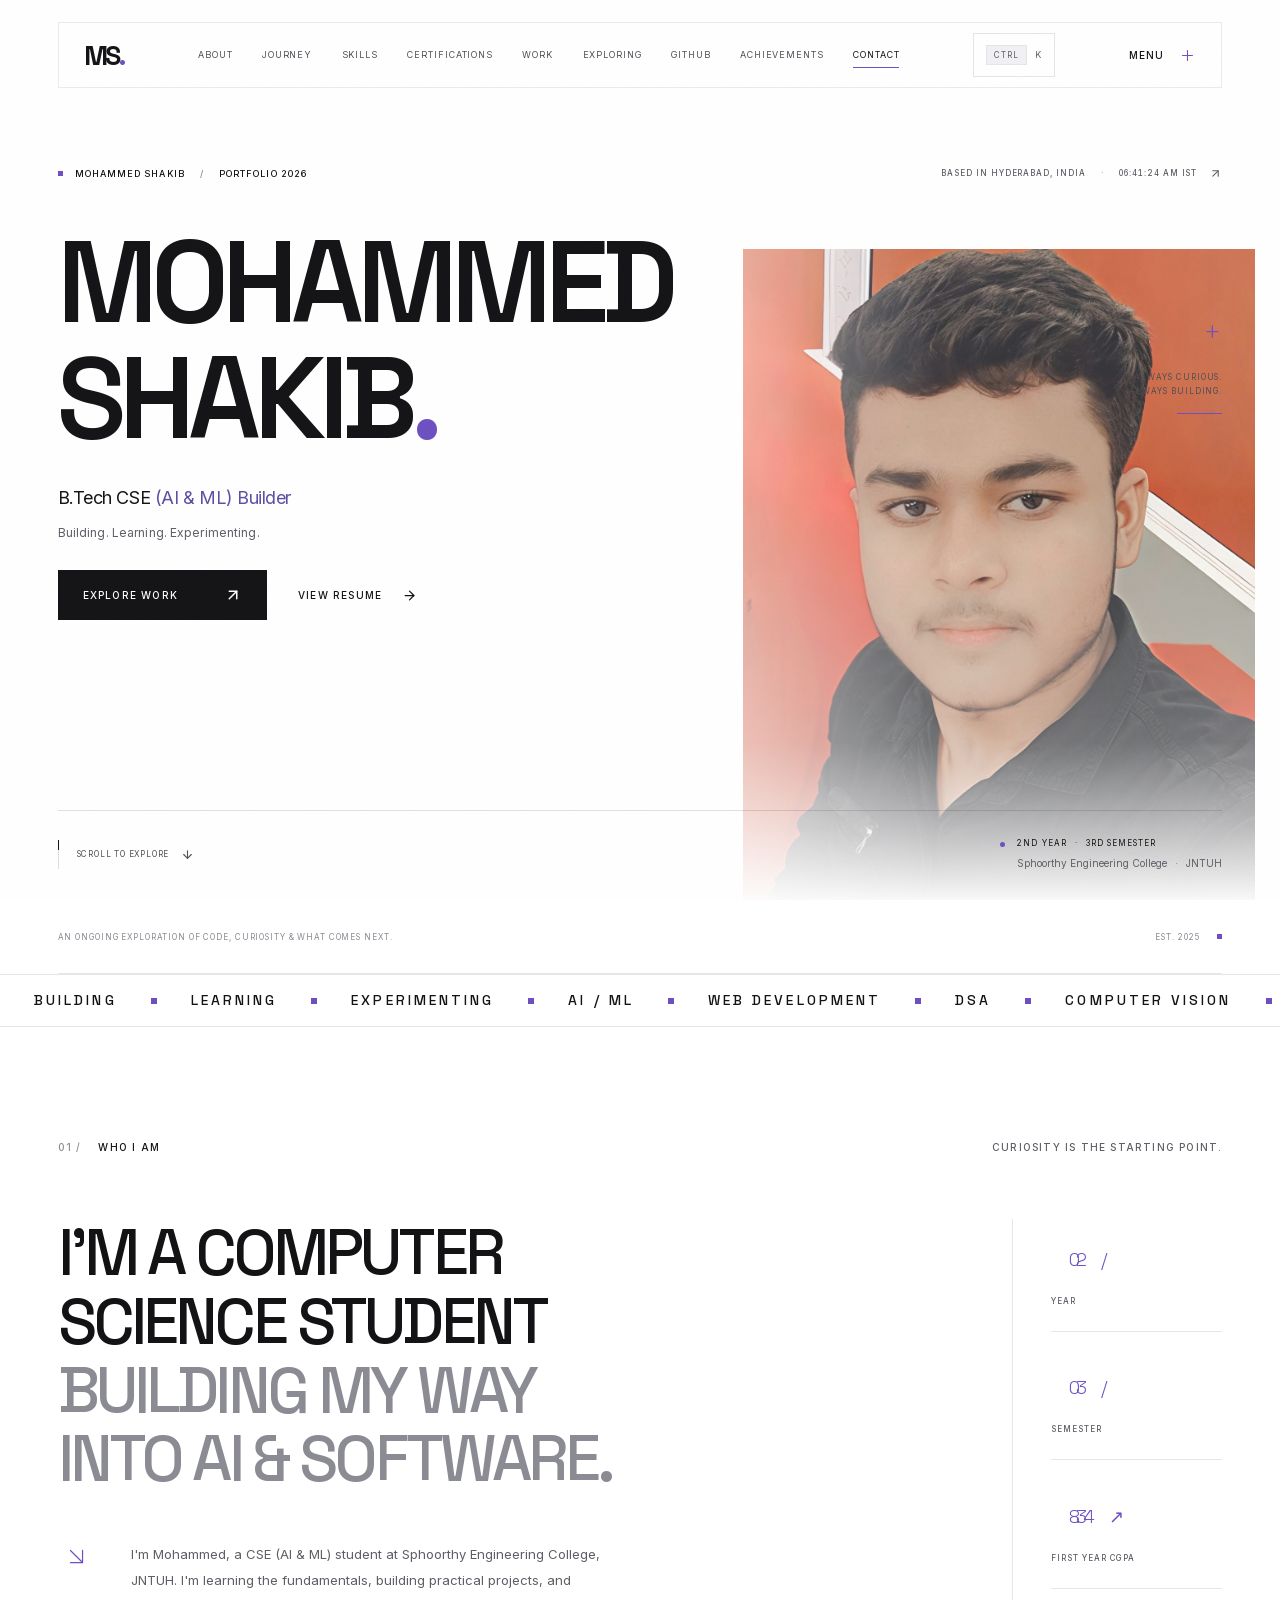
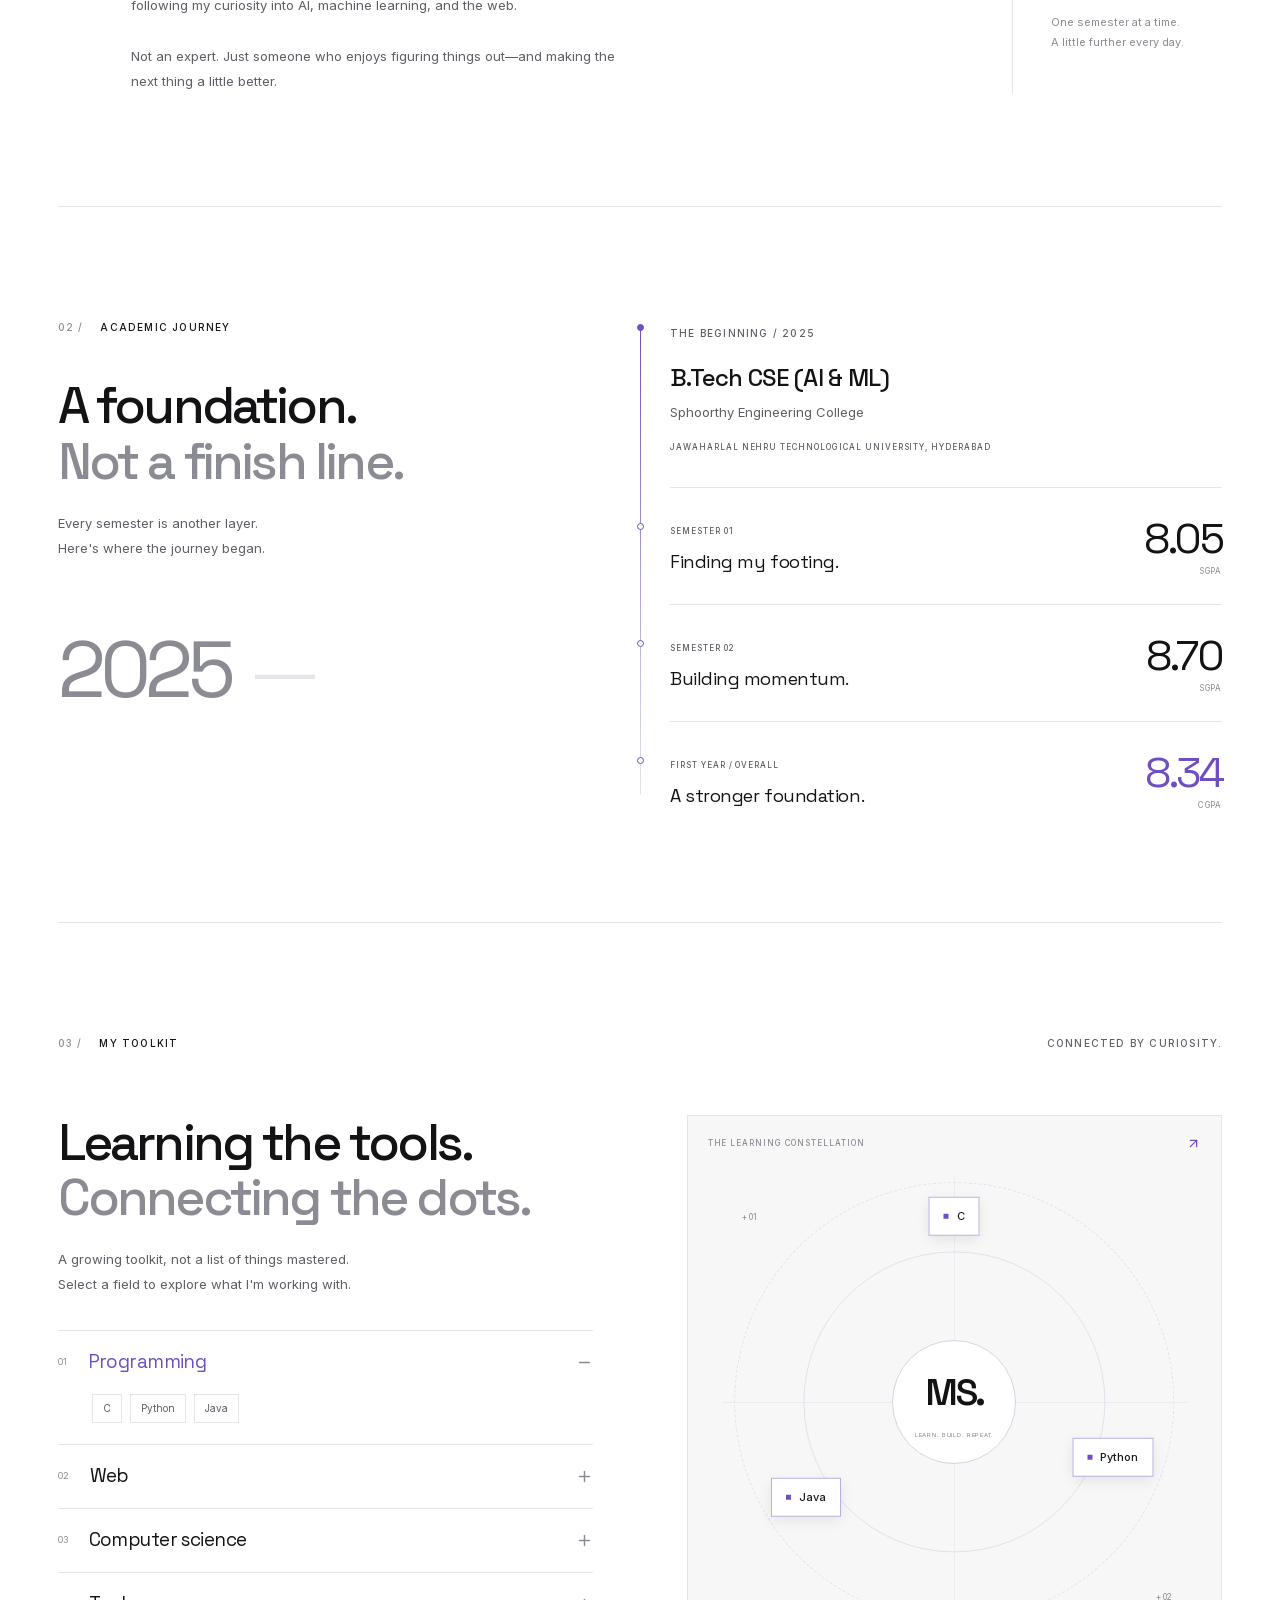
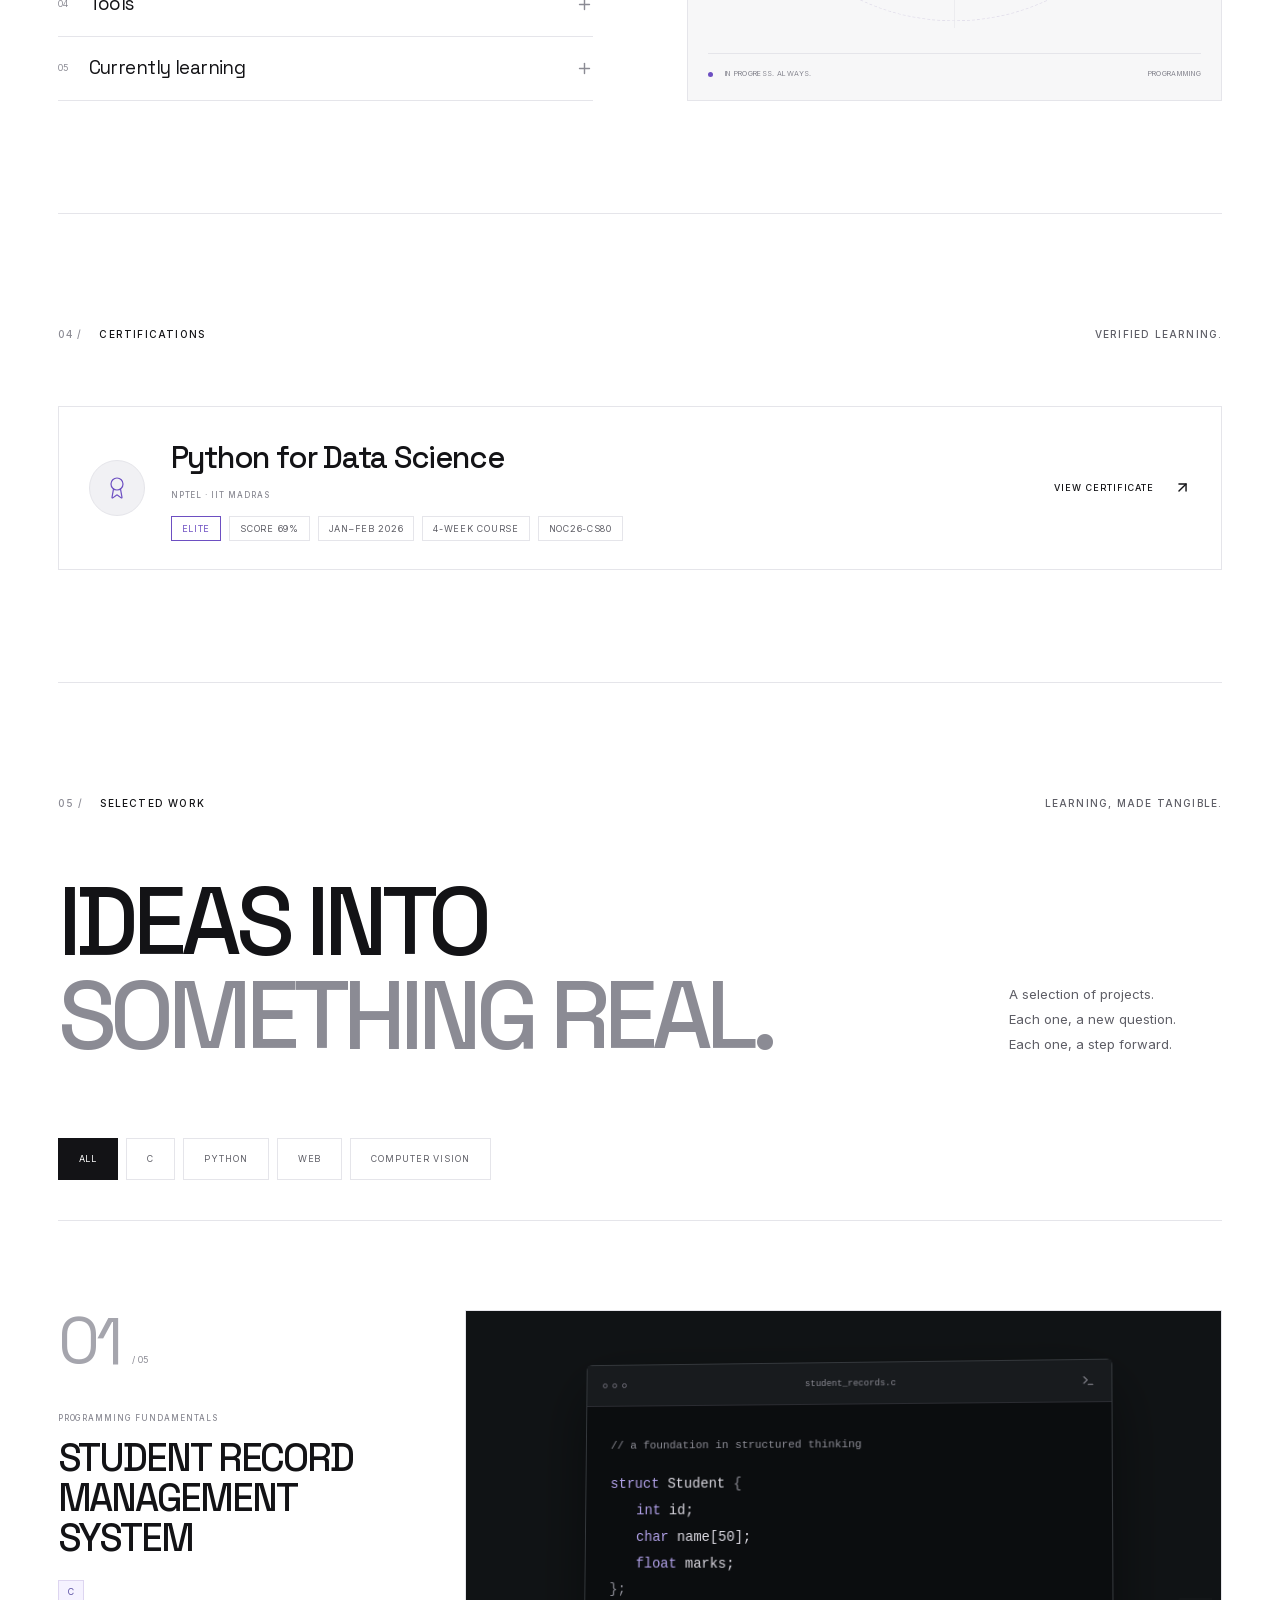
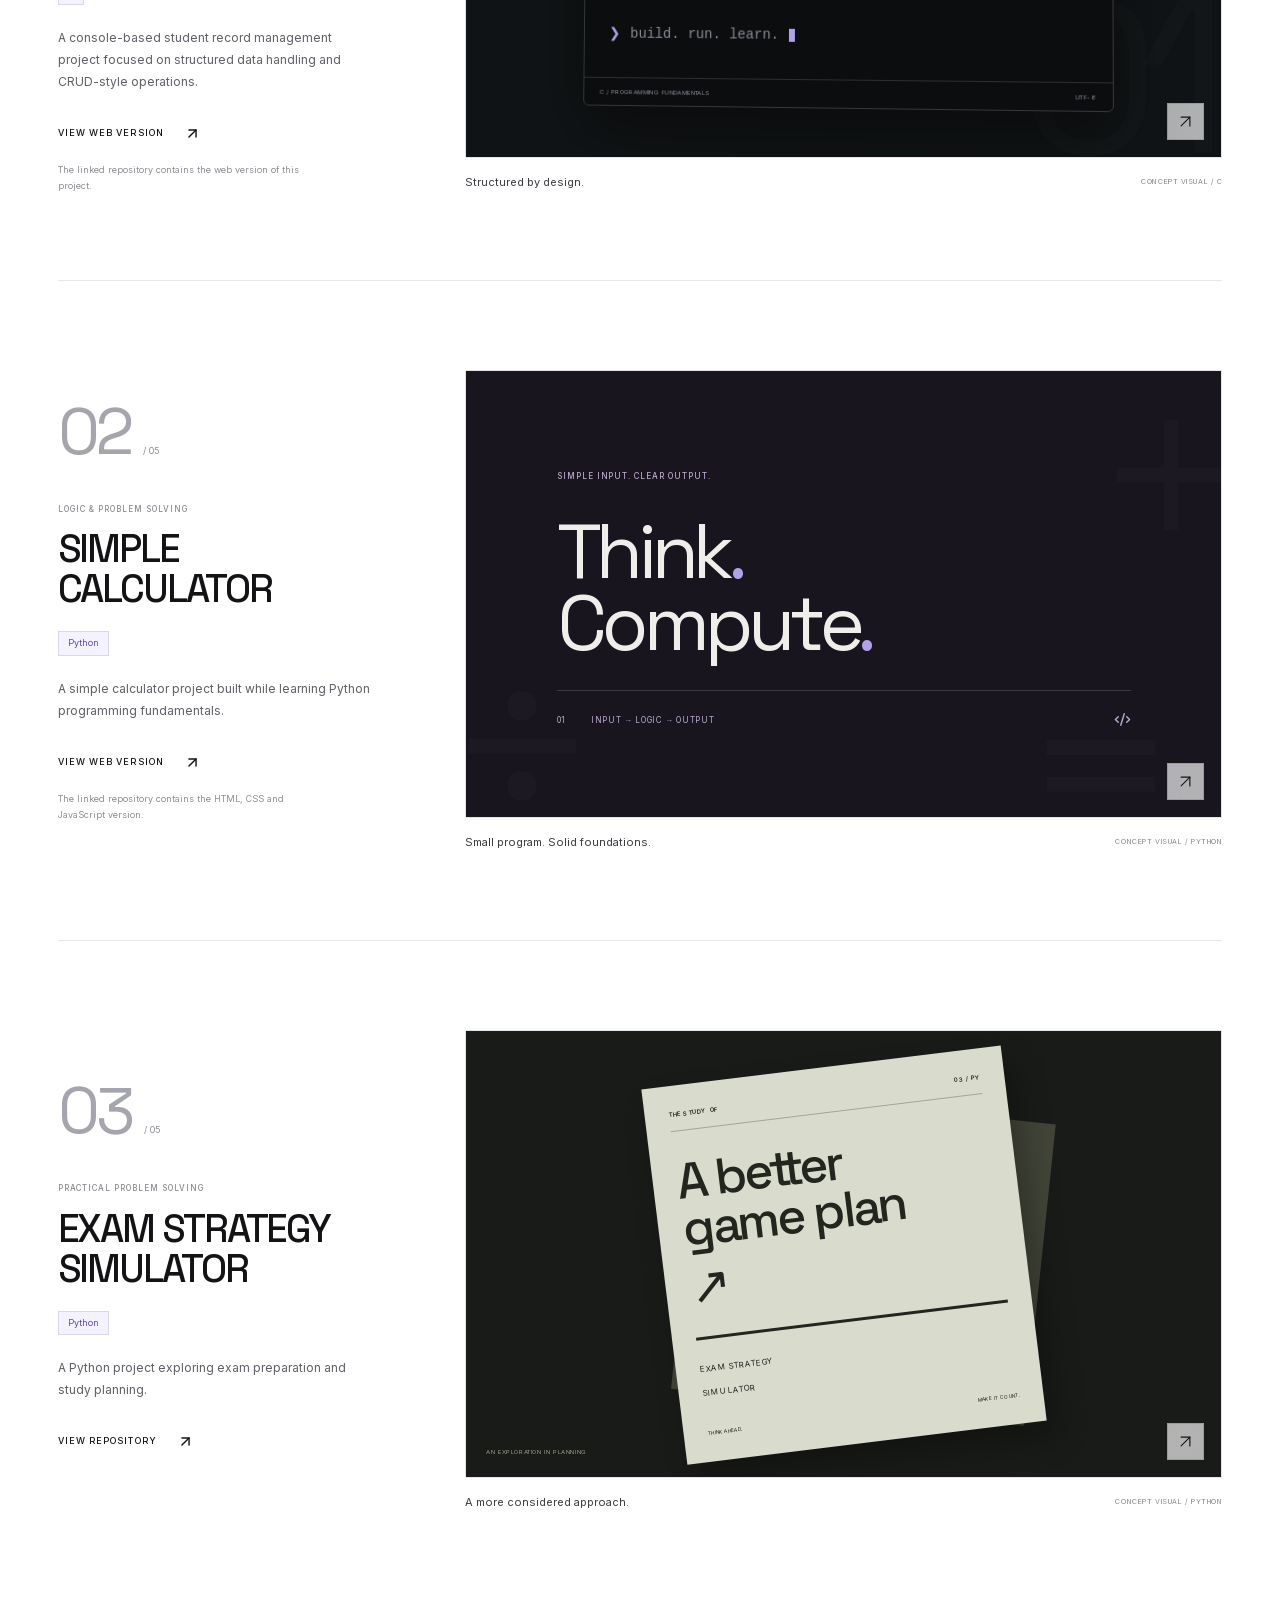
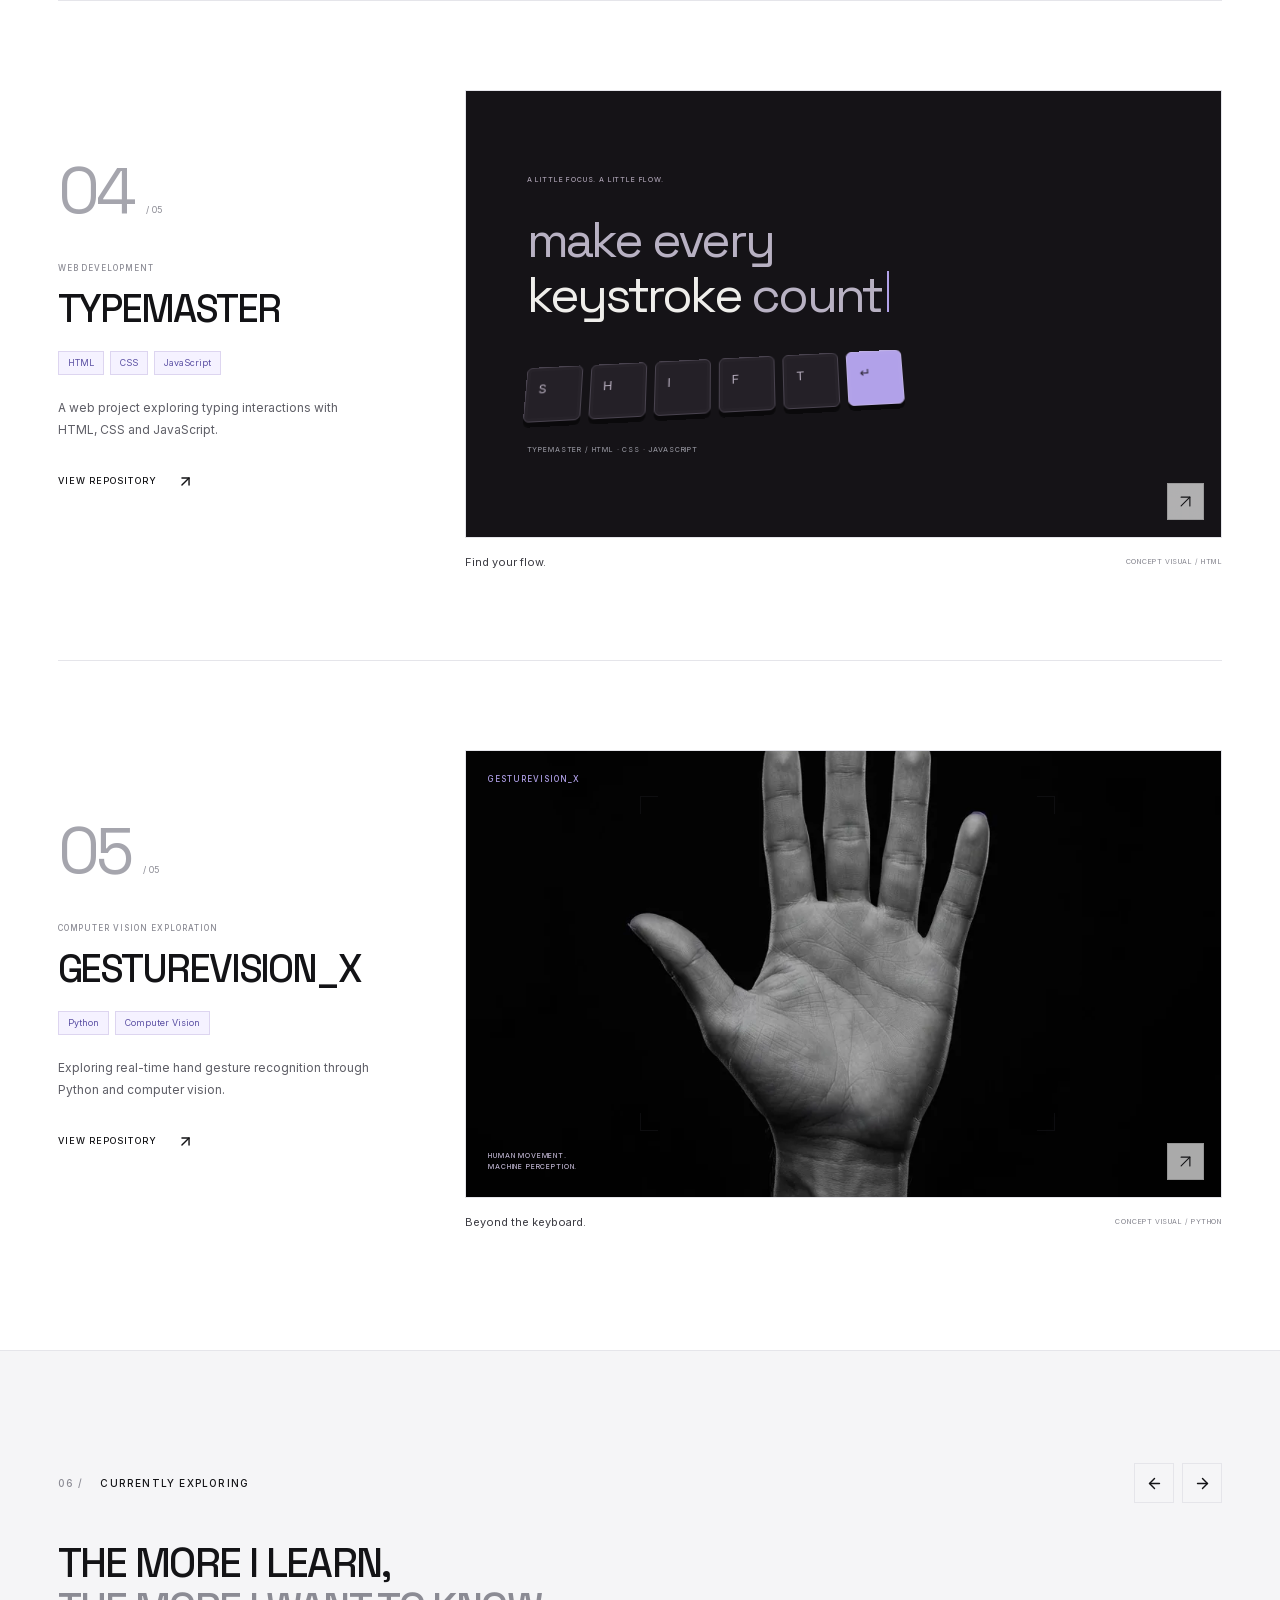
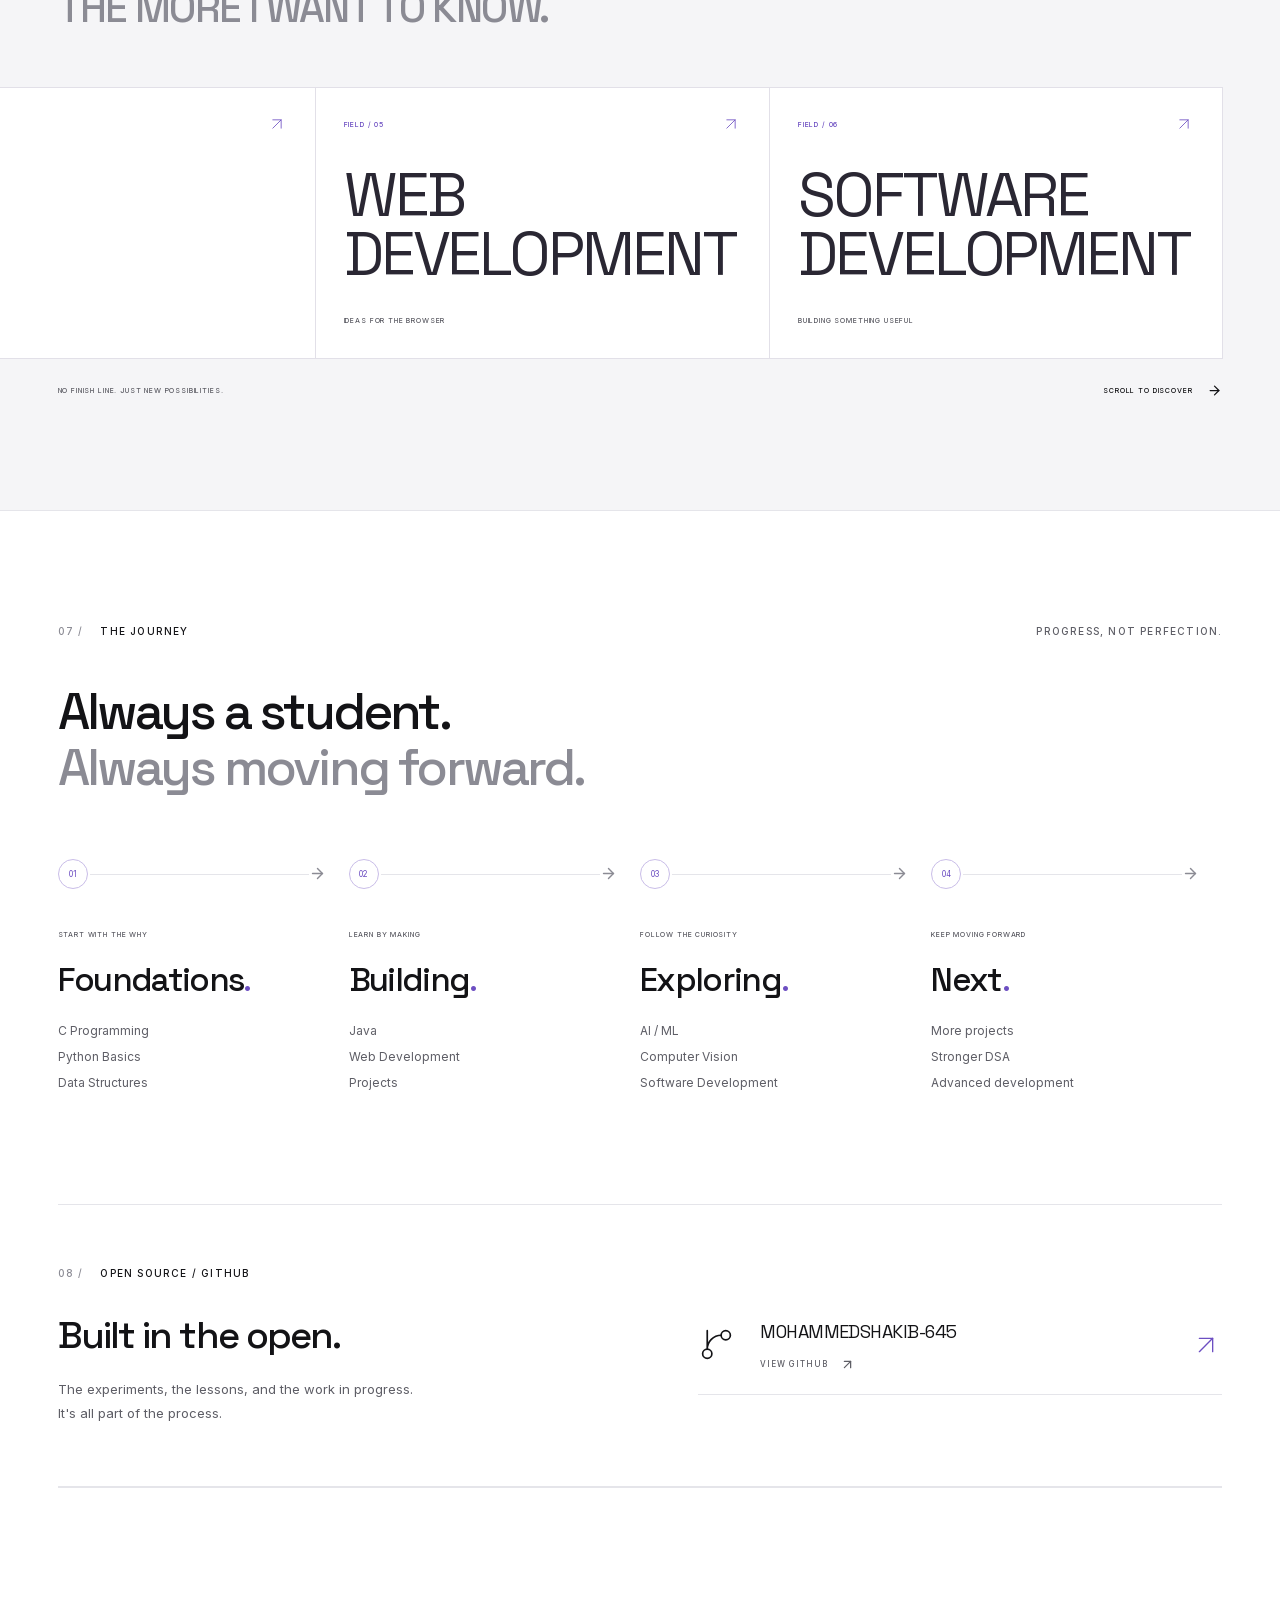
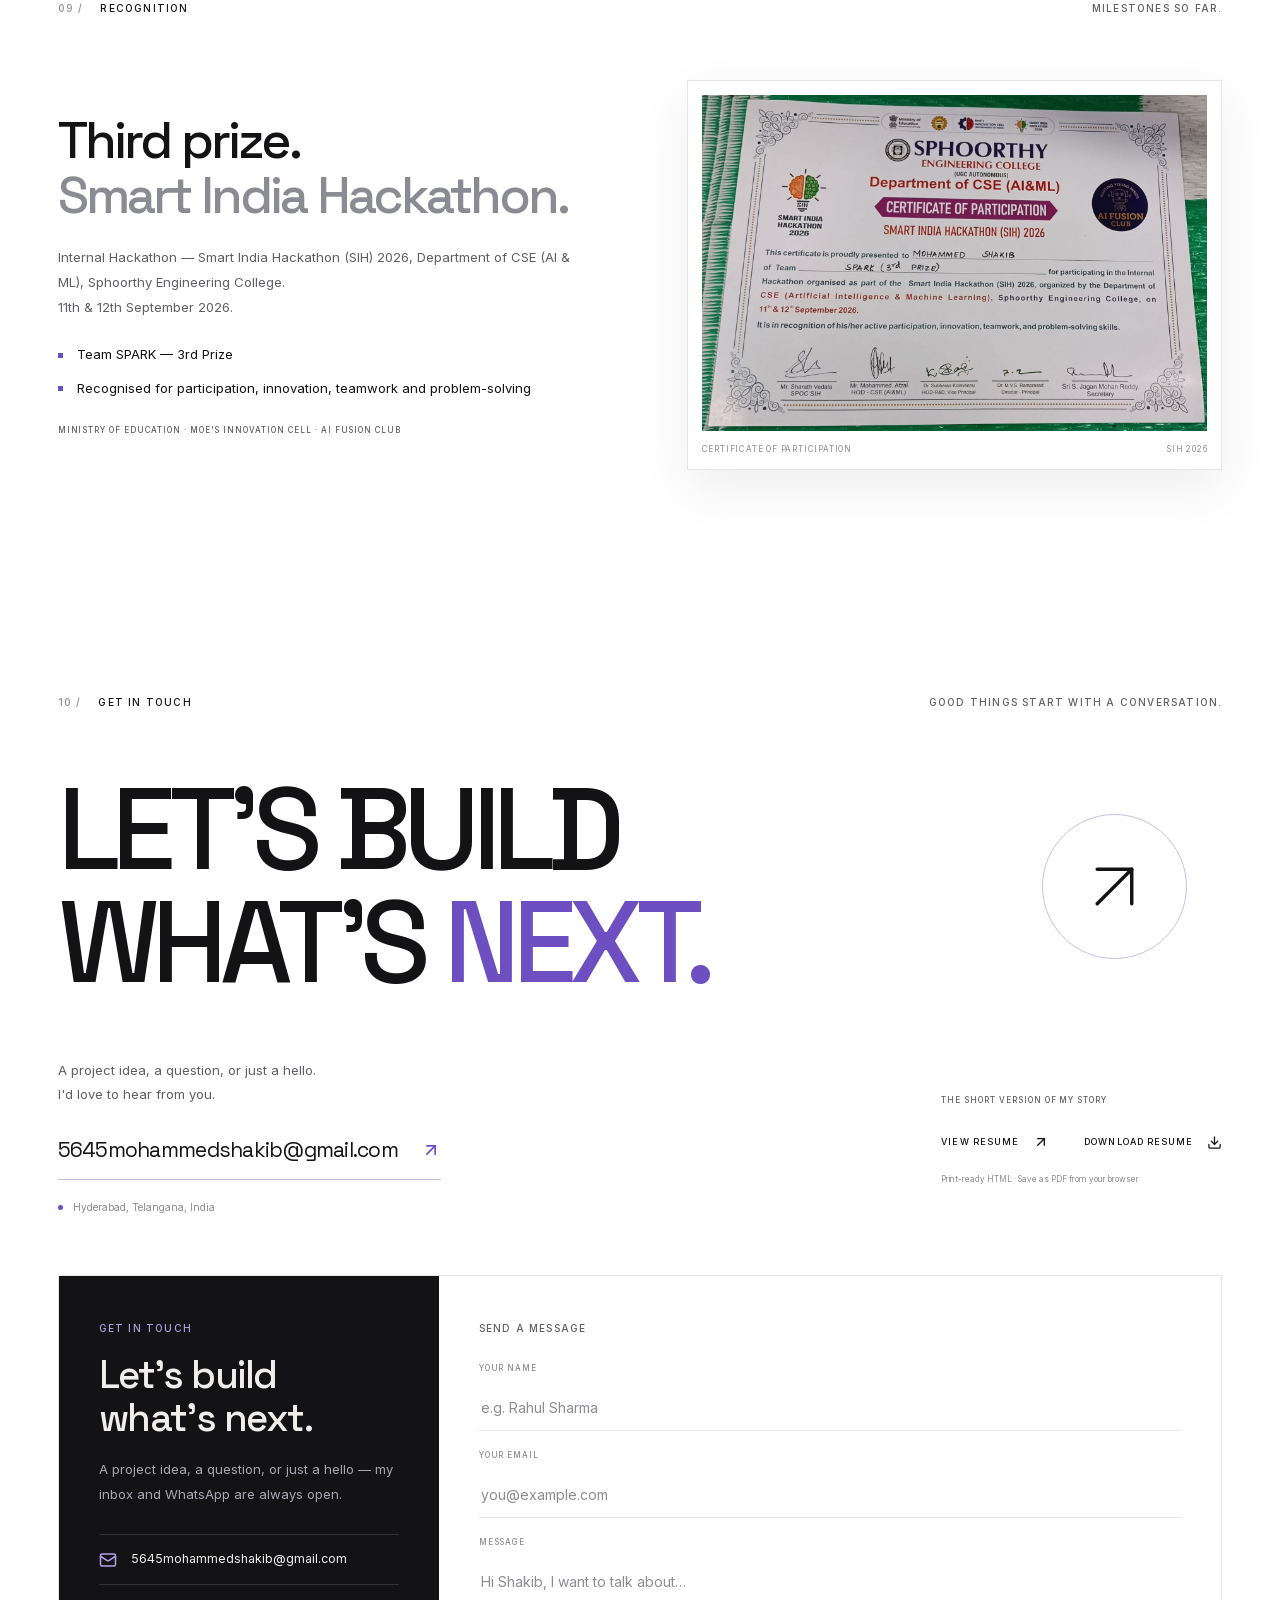
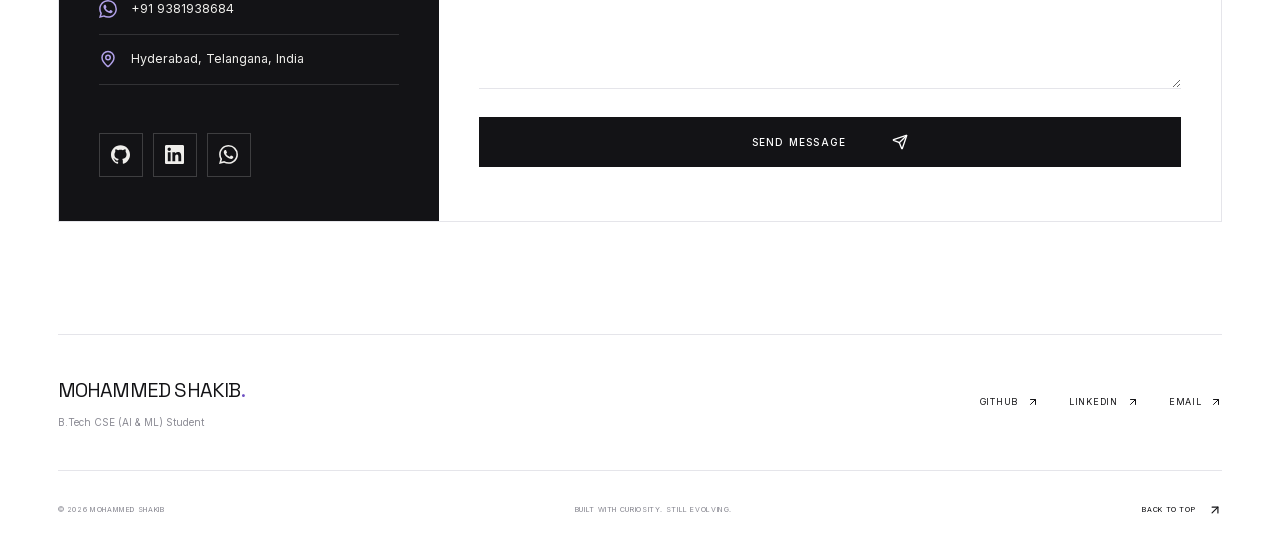
==== commit 51f00ca1: "Update live build: on-site NPTEL certificate PDF" ====
--- a/index.html
+++ b/index.html
@@ -1 +1 @@
-<!DOCTYPE html><html lang="en" class="space_grotesk_b092d5fd-module__JDLIAq__variable inter_7d4ee6a1-module__w8E6FG__variable"><head><meta charSet="utf-8"/><meta name="viewport" content="width=device-width, initial-scale=1"/><link rel="preload" href="/_next/static/media/0c89a48fa5027cee-s.p.2cyn07wtgehh0.woff2" as="font" crossorigin="" type="font/woff2"/><link rel="preload" href="/_next/static/media/83afe278b6a6bb3c-s.p.2bn3s6zvc0dyp.woff2" as="font" crossorigin="" type="font/woff2"/><link rel="stylesheet" href="/_next/static/chunks/29svhw6syn2wq.css" data-precedence="next"/><link rel="preload" as="script" fetchPriority="low" href="/_next/static/chunks/3z7llal0ezkqw.js"/><script src="/_next/static/chunks/24030u90n5ue9.js" async=""></script><script src="/_next/static/chunks/0_-bx1iu8rlqz.js" async=""></script><script src="/_next/static/chunks/1_9tr8xhzsuxi.js" async=""></script><script src="/_next/static/chunks/turbopack-0rzfhxs-cd0zo.js" async=""></script><script src="/_next/static/chunks/3f_9glawe7qy6.js" async="" crossorigin=""></script><script src="/_next/static/chunks/44mo1rcbof26s.js" async="" crossorigin=""></script><script src="/_next/static/chunks/3473oz_nmntsf.js" async="" crossorigin=""></script><script src="/_next/static/chunks/1v2odglwrj-jf.js" async="" crossorigin=""></script><meta name="next-size-adjust" content=""/><meta name="theme-color" content="#ffffff"/><meta name="color-scheme" content="light"/><title>Mohammed Shakib — CSE (AI &amp; ML) Student</title><meta name="description" content="The portfolio of Mohammed Shakib, a B.Tech CSE (AI &amp; ML) student at Sphoorthy Engineering College, JNTUH, Hyderabad. Learning, building projects, and exploring AI, software and web development."/><meta name="author" content="Mohammed Shakib"/><meta name="keywords" content="Mohammed Shakib,CSE,AI and ML student,Hyderabad,student portfolio,Sphoorthy Engineering College"/><meta property="og:title" content="Mohammed Shakib — Building. Learning. Experimenting."/><meta property="og:description" content="An ongoing exploration of code, curiosity, and what comes next. B.Tech CSE (AI &amp; ML) student, Hyderabad."/><meta property="og:locale" content="en_IN"/><meta property="og:image" content="https://mohammedshakib-645.github.io/assets/hero-poster.webp"/><meta property="og:image:width" content="1920"/><meta property="og:image:height" content="1080"/><meta property="og:image:alt" content="Cinematic mountain landscape — Mohammed Shakib portfolio"/><meta property="og:type" content="website"/><meta name="twitter:card" content="summary_large_image"/><meta name="twitter:title" content="Mohammed Shakib — CSE (AI &amp; ML) Student"/><meta name="twitter:description" content="An ongoing exploration of code, curiosity, and what comes next. B.Tech CSE (AI &amp; ML) student, Hyderabad."/><meta name="twitter:image" content="https://mohammedshakib-645.github.io/assets/hero-poster.webp"/><link rel="icon" href="/icon.svg"/><script src="/_next/static/chunks/0cz1d0mv5g_q7.js" noModule=""></script></head><body class="antialiased"><div hidden=""><!--$--><!--/$--></div><a class="skip-link" href="#main-content">Skip to content</a><div class="intro-loader" aria-hidden="true"><span class="loader-monogram">MS<span>.</span></span><span class="loader-name">MOHAMMED SHAKIB</span><span class="loader-line"></span></div><div class="grain" aria-hidden="true"></div><div class="scroll-progress" aria-hidden="true"><span></span></div><button type="button" class="to-top" aria-label="Back to top"><svg xmlns="http://www.w3.org/2000/svg" width="17" height="17" viewBox="0 0 24 24" fill="none" stroke="currentColor" stroke-width="2" stroke-linecap="round" stroke-linejoin="round" class="lucide lucide-arrow-up" aria-hidden="true"><path d="m5 12 7-7 7 7"></path><path d="M12 19V5"></path></svg></button><div class="cursor-dot" aria-hidden="true"></div><div class="cursor-ring" aria-hidden="true"></div><header class="site-header"><a class="wordmark" href="#top" aria-label="Mohammed Shakib — back to top">MS<span>.</span></a><nav class="desktop-nav" aria-label="Main navigation"><a href="#about">About</a><a href="#journey">Journey</a><a href="#skills">Skills</a><a href="#certifications">Certifications</a><a href="#work">Work</a><a href="#exploring">Exploring</a><a href="#github">GitHub</a><a href="#achievements">Achievements</a><a href="#contact">Contact</a></nav><button type="button" class="palette-trigger" aria-label="Quick navigation (Control K)"><kbd>CTRL</kbd> K</button><button class="menu-trigger" aria-haspopup="dialog" aria-expanded="false" aria-controls="site-menu">MENU <svg xmlns="http://www.w3.org/2000/svg" width="17" height="17" viewBox="0 0 24 24" fill="none" stroke="currentColor" stroke-width="1.5" stroke-linecap="round" stroke-linejoin="round" class="lucide lucide-plus" aria-hidden="true"><path d="M5 12h14"></path><path d="M12 5v14"></path></svg></button></header><dialog id="site-menu" class="fullscreen-menu" aria-labelledby="menu-title"><div class="menu-top"><a href="#top" class="wordmark">MS<span>.</span></a><button class="menu-trigger">CLOSE <svg xmlns="http://www.w3.org/2000/svg" width="19" height="19" viewBox="0 0 24 24" fill="none" stroke="currentColor" stroke-width="2" stroke-linecap="round" stroke-linejoin="round" class="lucide lucide-x" aria-hidden="true"><path d="M18 6 6 18"></path><path d="m6 6 12 12"></path></svg></button></div><div class="menu-layout"><div class="menu-intro"><p id="menu-title" class="eyebrow">FIND YOUR WAY</p><p>A work in progress.<br/>By design.</p></div><nav aria-label="Expanded navigation" class="menu-links"><a href="#about"><span class="menu-index">0<!-- -->1</span>About<svg xmlns="http://www.w3.org/2000/svg" width="24" height="24" viewBox="0 0 24 24" fill="none" stroke="currentColor" stroke-width="2" stroke-linecap="round" stroke-linejoin="round" class="lucide lucide-arrow-up-right" aria-hidden="true"><path d="M7 7h10v10"></path><path d="M7 17 17 7"></path></svg></a><a href="#journey"><span class="menu-index">0<!-- -->2</span>Journey<svg xmlns="http://www.w3.org/2000/svg" width="24" height="24" viewBox="0 0 24 24" fill="none" stroke="currentColor" stroke-width="2" stroke-linecap="round" stroke-linejoin="round" class="lucide lucide-arrow-up-right" aria-hidden="true"><path d="M7 7h10v10"></path><path d="M7 17 17 7"></path></svg></a><a href="#skills"><span class="menu-index">0<!-- -->3</span>Skills<svg xmlns="http://www.w3.org/2000/svg" width="24" height="24" viewBox="0 0 24 24" fill="none" stroke="currentColor" stroke-width="2" stroke-linecap="round" stroke-linejoin="round" class="lucide lucide-arrow-up-right" aria-hidden="true"><path d="M7 7h10v10"></path><path d="M7 17 17 7"></path></svg></a><a href="#certifications"><span class="menu-index">0<!-- -->4</span>Certifications<svg xmlns="http://www.w3.org/2000/svg" width="24" height="24" viewBox="0 0 24 24" fill="none" stroke="currentColor" stroke-width="2" stroke-linecap="round" stroke-linejoin="round" class="lucide lucide-arrow-up-right" aria-hidden="true"><path d="M7 7h10v10"></path><path d="M7 17 17 7"></path></svg></a><a href="#work"><span class="menu-index">0<!-- -->5</span>Work<svg xmlns="http://www.w3.org/2000/svg" width="24" height="24" viewBox="0 0 24 24" fill="none" stroke="currentColor" stroke-width="2" stroke-linecap="round" stroke-linejoin="round" class="lucide lucide-arrow-up-right" aria-hidden="true"><path d="M7 7h10v10"></path><path d="M7 17 17 7"></path></svg></a><a href="#exploring"><span class="menu-index">0<!-- -->6</span>Exploring<svg xmlns="http://www.w3.org/2000/svg" width="24" height="24" viewBox="0 0 24 24" fill="none" stroke="currentColor" stroke-width="2" stroke-linecap="round" stroke-linejoin="round" class="lucide lucide-arrow-up-right" aria-hidden="true"><path d="M7 7h10v10"></path><path d="M7 17 17 7"></path></svg></a><a href="#github"><span class="menu-index">0<!-- -->7</span>GitHub<svg xmlns="http://www.w3.org/2000/svg" width="24" height="24" viewBox="0 0 24 24" fill="none" stroke="currentColor" stroke-width="2" stroke-linecap="round" stroke-linejoin="round" class="lucide lucide-arrow-up-right" aria-hidden="true"><path d="M7 7h10v10"></path><path d="M7 17 17 7"></path></svg></a><a href="#achievements"><span class="menu-index">0<!-- -->8</span>Achievements<svg xmlns="http://www.w3.org/2000/svg" width="24" height="24" viewBox="0 0 24 24" fill="none" stroke="currentColor" stroke-width="2" stroke-linecap="round" stroke-linejoin="round" class="lucide lucide-arrow-up-right" aria-hidden="true"><path d="M7 7h10v10"></path><path d="M7 17 17 7"></path></svg></a><a href="#contact"><span class="menu-index">0<!-- -->9</span>Contact<svg xmlns="http://www.w3.org/2000/svg" width="24" height="24" viewBox="0 0 24 24" fill="none" stroke="currentColor" stroke-width="2" stroke-linecap="round" stroke-linejoin="round" class="lucide lucide-arrow-up-right" aria-hidden="true"><path d="M7 7h10v10"></path><path d="M7 17 17 7"></path></svg></a></nav></div><div class="menu-bottom"><span>HYDERABAD, INDIA</span><a href="mailto:5645mohammedshakib@gmail.com">5645mohammedshakib@gmail.com<!-- --> <svg xmlns="http://www.w3.org/2000/svg" width="14" height="14" viewBox="0 0 24 24" fill="none" stroke="currentColor" stroke-width="2" stroke-linecap="round" stroke-linejoin="round" class="lucide lucide-arrow-up-right" aria-hidden="true"><path d="M7 7h10v10"></path><path d="M7 17 17 7"></path></svg></a><span>PORTFOLIO / 2026</span></div></dialog><main id="main-content"><section id="top" class="hero" aria-labelledby="hero-name"><div class="hero-media"><div class="hero-poster" role="img" aria-label="Portrait of Mohammed Shakib"></div><div class="hero-shade" aria-hidden="true"></div></div><div class="hero-content page-width"><div class="hero-topline hero-entrance"><p class="eyebrow"><span class="tiny-square"></span> MOHAMMED SHAKIB <span class="muted-slash">/</span> PORTFOLIO 2026</p><span class="hero-location eyebrow">BASED IN HYDERABAD, INDIA <span class="muted-slash">·</span> <span class="live-clock">HYDERABAD, IN</span> <svg xmlns="http://www.w3.org/2000/svg" width="13" height="13" viewBox="0 0 24 24" fill="none" stroke="currentColor" stroke-width="2" stroke-linecap="round" stroke-linejoin="round" class="lucide lucide-arrow-up-right" aria-hidden="true"><path d="M7 7h10v10"></path><path d="M7 17 17 7"></path></svg></span></div><div class="hero-title-wrap"><h1 id="hero-name" class="hero-name"><span class="name-mask"><span>MOHAMMED</span></span><span class="name-mask"><span>SHAKIB<span class="name-period">.</span></span></span></h1><div class="hero-side-note"><span class="crosshair">+</span><span>ALWAYS CURIOUS.<br/>ALWAYS BUILDING.</span><span class="side-note-line"></span></div></div><div class="hero-detail hero-entrance"><p class="hero-role">B.Tech CSE <span>(AI &amp; ML)</span> <span class="role-rotator">Student</span></p><p class="hero-statement">Building. Learning. Experimenting.</p><div class="hero-actions"><a class="action-button magnetic" href="#work">EXPLORE WORK <svg xmlns="http://www.w3.org/2000/svg" width="18" height="18" viewBox="0 0 24 24" fill="none" stroke="currentColor" stroke-width="2" stroke-linecap="round" stroke-linejoin="round" class="lucide lucide-arrow-up-right" aria-hidden="true"><path d="M7 7h10v10"></path><path d="M7 17 17 7"></path></svg></a><a class="text-link" href="/resume.html" target="_blank" rel="noopener noreferrer">VIEW RESUME <svg xmlns="http://www.w3.org/2000/svg" width="15" height="15" viewBox="0 0 24 24" fill="none" stroke="currentColor" stroke-width="2" stroke-linecap="round" stroke-linejoin="round" class="lucide lucide-arrow-right" aria-hidden="true"><path d="M5 12h14"></path><path d="m12 5 7 7-7 7"></path></svg></a></div></div></div><div class="hero-footer page-width hero-entrance"><a class="scroll-link" href="#about"><span class="scroll-track"><span></span></span><span>SCROLL TO EXPLORE</span><svg xmlns="http://www.w3.org/2000/svg" width="13" height="13" viewBox="0 0 24 24" fill="none" stroke="currentColor" stroke-width="2" stroke-linecap="round" stroke-linejoin="round" class="lucide lucide-arrow-down" aria-hidden="true"><path d="M12 5v14"></path><path d="m19 12-7 7-7-7"></path></svg></a><div class="hero-academic"><span class="status-dot"></span><div><p>2ND YEAR <span>·</span> 3RD SEMESTER</p><p>Sphoorthy Engineering College <span>·</span> JNTUH</p></div></div></div></section><div class="chapter-divider page-width"><span>AN ONGOING EXPLORATION OF CODE, CURIOSITY &amp; WHAT COMES NEXT.</span><span>EST. 2025 <span class="tiny-square"></span></span></div><div class="marquee" aria-hidden="true"><div class="marquee-track"><span>BUILDING <i></i>LEARNING <i></i>EXPERIMENTING <i></i>AI / ML <i></i>WEB DEVELOPMENT <i></i>DSA <i></i>COMPUTER VISION <i></i></span><span>BUILDING <i></i>LEARNING <i></i>EXPERIMENTING <i></i>AI / ML <i></i>WEB DEVELOPMENT <i></i>DSA <i></i>COMPUTER VISION <i></i></span></div></div><section id="about" class="about-section section-pad page-width"><div class="section-top" data-reveal="true"><div class="section-label"><span>01<!-- --> /</span><span>WHO I AM</span></div><span class="eyebrow secondary-text">CURIOSITY IS THE STARTING POINT.</span></div><div class="about-layout"><div data-reveal="true"><h2 class="editorial-heading">I&#x27;M A COMPUTER<br/>SCIENCE STUDENT<br/><span class="soft-text">BUILDING MY WAY</span><br/><span class="soft-text">INTO AI &amp; SOFTWARE.</span></h2><div class="about-copy"><svg xmlns="http://www.w3.org/2000/svg" width="29" height="29" viewBox="0 0 24 24" fill="none" stroke="currentColor" stroke-width="1" stroke-linecap="round" stroke-linejoin="round" class="lucide lucide-arrow-down-right" aria-hidden="true"><path d="m7 7 10 10"></path><path d="M17 7v10H7"></path></svg><p>I&#x27;m Mohammed, a CSE (AI &amp; ML) student at Sphoorthy Engineering College, JNTUH. I&#x27;m learning the fundamentals, building practical projects, and following my curiosity into AI, machine learning, and the web.<br/><br/>Not an expert. Just someone who enjoys figuring things out—and making the next thing a little better.</p></div></div><aside class="academic-stats" aria-label="Current academic standing" data-reveal="true"><div><span class="stat-value"><span class="count-up">00</span><span>/</span></span><span class="eyebrow">YEAR</span></div><div><span class="stat-value"><span class="count-up">00</span><span>/</span></span><span class="eyebrow">SEMESTER</span></div><div><span class="stat-value"><span class="count-up">0.00</span><span>↗</span></span><span class="eyebrow">FIRST YEAR CGPA</span></div><p class="stats-note">One semester at a time.<br/>A little further every day.</p></aside></div></section><section id="journey" class="journey-section section-pad page-width"><div class="journey-intro" data-reveal="true"><div class="section-label"><span>02<!-- --> /</span><span>ACADEMIC JOURNEY</span></div><h2 class="section-heading">A foundation.<br/><span class="soft-text">Not a finish line.</span></h2><p class="body-copy">Every semester is another layer.<br/>Here&#x27;s where the journey began.</p><span class="journey-year">2025<span>—</span></span></div><div class="academic-timeline" data-reveal="true"><div class="timeline-line"></div><article class="timeline-entry"><span class="timeline-marker"></span><span class="eyebrow secondary-text">THE BEGINNING / 2025</span><h3>B.Tech CSE (AI &amp; ML)</h3><p>Sphoorthy Engineering College</p><span class="eyebrow secondary-text">JAWAHARLAL NEHRU TECHNOLOGICAL UNIVERSITY, HYDERABAD</span></article><article class="timeline-entry result-entry"><span class="timeline-marker"></span><div><span class="eyebrow secondary-text">SEMESTER 01</span><h3>Finding my footing.</h3></div><div class="semester-result">8.05<span>SGPA</span></div></article><article class="timeline-entry result-entry"><span class="timeline-marker"></span><div><span class="eyebrow secondary-text">SEMESTER 02</span><h3>Building momentum.</h3></div><div class="semester-result">8.70<span>SGPA</span></div></article><article class="timeline-entry result-entry final-result"><span class="timeline-marker"></span><div><span class="eyebrow secondary-text">FIRST YEAR / OVERALL</span><h3>A stronger foundation.</h3></div><div class="semester-result">8.34<span>CGPA</span></div></article></div></section><section id="skills" class="skills-section section-pad page-width"><div class="section-top" data-reveal="true"><div class="section-label"><span>03<!-- --> /</span><span>MY TOOLKIT</span></div><span class="eyebrow secondary-text">CONNECTED BY CURIOSITY.</span></div><div class="skills-layout"><div data-reveal="true"><h2 class="section-heading">Learning the tools.<br/><span class="soft-text">Connecting the dots.</span></h2><p class="body-copy skills-description">A growing toolkit, not a list of things mastered.<br/>Select a field to explore what I&#x27;m working with.</p><div class="skill-categories"><div class="skill-category" data-expanded="true"><button aria-expanded="true" aria-controls="skill-panel-0"><span class="skill-index">01</span><span>Programming</span><svg xmlns="http://www.w3.org/2000/svg" width="17" height="17" viewBox="0 0 24 24" fill="none" stroke="currentColor" stroke-width="2" stroke-linecap="round" stroke-linejoin="round" class="lucide lucide-minus" aria-hidden="true"><path d="M5 12h14"></path></svg></button><div id="skill-panel-0" class="skill-items"><span>C</span><span>Python</span><span>Java</span></div></div><div class="skill-category" data-expanded="false"><button aria-expanded="false" aria-controls="skill-panel-1"><span class="skill-index">02</span><span>Web</span><svg xmlns="http://www.w3.org/2000/svg" width="17" height="17" viewBox="0 0 24 24" fill="none" stroke="currentColor" stroke-width="2" stroke-linecap="round" stroke-linejoin="round" class="lucide lucide-plus" aria-hidden="true"><path d="M5 12h14"></path><path d="M12 5v14"></path></svg></button><div id="skill-panel-1" hidden="" class="skill-items"><span>HTML</span><span>CSS</span><span>JavaScript</span></div></div><div class="skill-category" data-expanded="false"><button aria-expanded="false" aria-controls="skill-panel-2"><span class="skill-index">03</span><span>Computer science</span><svg xmlns="http://www.w3.org/2000/svg" width="17" height="17" viewBox="0 0 24 24" fill="none" stroke="currentColor" stroke-width="2" stroke-linecap="round" stroke-linejoin="round" class="lucide lucide-plus" aria-hidden="true"><path d="M5 12h14"></path><path d="M12 5v14"></path></svg></button><div id="skill-panel-2" hidden="" class="skill-items"><span>DSA</span><span>Algorithms</span><span>OOP</span><span>Problem Solving</span><span>SQL / Database Fundamentals</span></div></div><div class="skill-category" data-expanded="false"><button aria-expanded="false" aria-controls="skill-panel-3"><span class="skill-index">04</span><span>Tools</span><svg xmlns="http://www.w3.org/2000/svg" width="17" height="17" viewBox="0 0 24 24" fill="none" stroke="currentColor" stroke-width="2" stroke-linecap="round" stroke-linejoin="round" class="lucide lucide-plus" aria-hidden="true"><path d="M5 12h14"></path><path d="M12 5v14"></path></svg></button><div id="skill-panel-3" hidden="" class="skill-items"><span>Git</span><span>GitHub</span><span>VS Code</span></div></div><div class="skill-category" data-expanded="false"><button aria-expanded="false" aria-controls="skill-panel-4"><span class="skill-index">05</span><span>Currently learning</span><svg xmlns="http://www.w3.org/2000/svg" width="17" height="17" viewBox="0 0 24 24" fill="none" stroke="currentColor" stroke-width="2" stroke-linecap="round" stroke-linejoin="round" class="lucide lucide-plus" aria-hidden="true"><path d="M5 12h14"></path><path d="M12 5v14"></path></svg></button><div id="skill-panel-4" hidden="" class="skill-items"><span>Java</span><span>Python</span><span>DSA</span><span>Web Development</span><span>AI / ML</span></div></div></div></div><div class="skill-map" data-reveal="true" aria-label="Technology constellation: C, Python, Java"><div class="map-header eyebrow"><span>THE LEARNING CONSTELLATION</span><svg xmlns="http://www.w3.org/2000/svg" width="15" height="15" viewBox="0 0 24 24" fill="none" stroke="currentColor" stroke-width="2" stroke-linecap="round" stroke-linejoin="round" class="lucide lucide-arrow-up-right" aria-hidden="true"><path d="M7 7h10v10"></path><path d="M7 17 17 7"></path></svg></div><div class="constellation"><div class="orbit orbit-outer"></div><div class="orbit orbit-inner"></div><div class="map-axis map-axis-x"></div><div class="map-axis map-axis-y"></div><div class="constellation-core"><span>MS.</span><span>LEARN. BUILD. REPEAT.</span></div><div class="constellation-nodes"><span class="skill-node" style="left:50%;top:13%"><i></i>C</span><span class="skill-node" style="left:82%;top:61%"><i></i>Python</span><span class="skill-node" style="left:20%;top:69%"><i></i>Java</span></div><span class="map-coordinate coordinate-top">+ 01</span><span class="map-coordinate coordinate-bottom">+ 02</span></div><div class="map-footer"><span class="status-dot"></span><span>IN PROGRESS. ALWAYS.</span><span>PROGRAMMING</span></div></div></div></section><section id="certifications" class="certifications-section section-pad page-width"><div class="section-top" data-reveal="true"><div class="section-label"><span>04<!-- --> /</span><span>CERTIFICATIONS</span></div><span class="eyebrow secondary-text">VERIFIED LEARNING.</span></div><div class="cert-grid"><article class="cert-card" data-reveal="true"><span class="cert-badge"><svg xmlns="http://www.w3.org/2000/svg" width="24" height="24" viewBox="0 0 24 24" fill="none" stroke="currentColor" stroke-width="1.2" stroke-linecap="round" stroke-linejoin="round" class="lucide lucide-award" aria-hidden="true"><path d="m15.477 12.89 1.515 8.526a.5.5 0 0 1-.81.47l-3.58-2.687a1 1 0 0 0-1.197 0l-3.586 2.686a.5.5 0 0 1-.81-.469l1.514-8.526"></path><circle cx="12" cy="8" r="6"></circle></svg></span><div><h3>Python for Data Science</h3><span class="cert-issuer eyebrow">NPTEL · IIT MADRAS</span><div class="cert-meta"><span class="elite">ELITE</span><span>SCORE 69%</span><span>JAN–FEB 2026</span><span>4-WEEK COURSE</span><span>NOC26-CS80</span></div></div><a class="text-link cert-link" href="https://onlinecourses.nptel.ac.in/noc26_cs80/preview" target="_blank" rel="noopener noreferrer">VIEW ON NPTEL <svg xmlns="http://www.w3.org/2000/svg" width="17" height="17" viewBox="0 0 24 24" fill="none" stroke="currentColor" stroke-width="2" stroke-linecap="round" stroke-linejoin="round" class="lucide lucide-arrow-up-right" aria-hidden="true"><path d="M7 7h10v10"></path><path d="M7 17 17 7"></path></svg></a></article></div></section><section id="work" class="work-section section-pad page-width"><div class="section-top" data-reveal="true"><div class="section-label"><span>05<!-- --> /</span><span>SELECTED WORK</span></div><span class="eyebrow secondary-text">LEARNING, MADE TANGIBLE.</span></div><div class="work-heading-row" data-reveal="true"><h2 class="work-heading">IDEAS INTO<br/><span class="soft-text">SOMETHING REAL.</span></h2><p class="body-copy">A selection of projects.<br/>Each one, a new question.<br/>Each one, a step forward.</p></div><div class="filter-row" data-reveal="true" role="group" aria-label="Filter projects by technology"><button type="button" class="filter-chip" data-active="true">All</button><button type="button" class="filter-chip" data-active="false">C</button><button type="button" class="filter-chip" data-active="false">Python</button><button type="button" class="filter-chip" data-active="false">Web</button><button type="button" class="filter-chip" data-active="false">Computer Vision</button></div><div class="project-stories project-stories-animated"><article class="project-story project-records"><div class="project-info" data-reveal="true"><span class="project-number">01<span>/ 05</span></span><span class="eyebrow project-category">PROGRAMMING FUNDAMENTALS</span><h3>Student Record Management System</h3><div class="project-technologies"><span>C</span></div><p class="project-description">A console-based student record management project focused on structured data handling and CRUD-style operations.</p><a class="text-link project-link" href="https://github.com/MohammedShakib-645/student-record-system" target="_blank" rel="noopener noreferrer">VIEW WEB VERSION<svg xmlns="http://www.w3.org/2000/svg" width="17" height="17" viewBox="0 0 24 24" fill="none" stroke="currentColor" stroke-width="2" stroke-linecap="round" stroke-linejoin="round" class="lucide lucide-arrow-up-right" aria-hidden="true"><path d="M7 7h10v10"></path><path d="M7 17 17 7"></path></svg></a><p class="project-note">The linked repository contains the web version of this project.</p></div><figure class="project-figure" data-reveal="true"><a href="https://github.com/MohammedShakib-645/student-record-system" target="_blank" rel="noopener noreferrer" class="project-art" data-cursor="VIEW PROJECT" aria-label="Student Record Management System — open GitHub repository"><div class="records-art"><div class="terminal-window"><div class="terminal-bar"><span class="terminal-dots"><i></i><i></i><i></i></span><span>student_records.c</span><svg xmlns="http://www.w3.org/2000/svg" width="13" height="13" viewBox="0 0 24 24" fill="none" stroke="currentColor" stroke-width="2" stroke-linecap="round" stroke-linejoin="round" class="lucide lucide-terminal" aria-hidden="true"><path d="M12 19h8"></path><path d="m4 17 6-6-6-6"></path></svg></div><div class="terminal-code"><span class="code-comment">// a foundation in structured thinking</span><p><span class="code-violet">struct</span> Student <span class="code-dim">{</span></p><p class="code-indent"><span class="code-violet">int</span> id;</p><p class="code-indent"><span class="code-violet">char</span> name[50];</p><p class="code-indent"><span class="code-violet">float</span> marks;</p><p><span class="code-dim">};</span></p><p class="terminal-prompt"><span>❯</span> <span class="code-dim">build. run. learn.</span><span class="terminal-caret"></span></p></div><div class="terminal-status"><span>C / PROGRAMMING FUNDAMENTALS</span><span>UTF-8</span></div></div><span class="art-watermark">01</span></div><span class="project-open"><svg xmlns="http://www.w3.org/2000/svg" width="21" height="21" viewBox="0 0 24 24" fill="none" stroke="currentColor" stroke-width="1.3" stroke-linecap="round" stroke-linejoin="round" class="lucide lucide-arrow-up-right" aria-hidden="true"><path d="M7 7h10v10"></path><path d="M7 17 17 7"></path></svg></span></a><figcaption><span>Structured by design.</span><span>CONCEPT VISUAL / <!-- -->C</span></figcaption></figure></article><article class="project-story project-calculator"><div class="project-info" data-reveal="true"><span class="project-number">02<span>/ 05</span></span><span class="eyebrow project-category">LOGIC &amp; PROBLEM SOLVING</span><h3>Simple Calculator</h3><div class="project-technologies"><span>Python</span></div><p class="project-description">A simple calculator project built while learning Python programming fundamentals.</p><a class="text-link project-link" href="https://github.com/MohammedShakib-645/calculator" target="_blank" rel="noopener noreferrer">VIEW WEB VERSION<svg xmlns="http://www.w3.org/2000/svg" width="17" height="17" viewBox="0 0 24 24" fill="none" stroke="currentColor" stroke-width="2" stroke-linecap="round" stroke-linejoin="round" class="lucide lucide-arrow-up-right" aria-hidden="true"><path d="M7 7h10v10"></path><path d="M7 17 17 7"></path></svg></a><p class="project-note">The linked repository contains the HTML, CSS and JavaScript version.</p></div><figure class="project-figure" data-reveal="true"><a href="https://github.com/MohammedShakib-645/calculator" target="_blank" rel="noopener noreferrer" class="project-art" data-cursor="VIEW PROJECT" aria-label="Simple Calculator — open GitHub repository"><div class="calculator-art"><span class="math-symbol math-plus">+</span><span class="math-symbol math-divide">÷</span><span class="math-symbol math-equal">=</span><div class="calculator-equation"><span class="eyebrow">SIMPLE INPUT. CLEAR OUTPUT.</span><span class="equation-text">Think<span>.</span><br/>Compute<span>.</span></span><div class="equation-rule"><span>01</span><span>INPUT → LOGIC → OUTPUT</span><svg xmlns="http://www.w3.org/2000/svg" width="17" height="17" viewBox="0 0 24 24" fill="none" stroke="currentColor" stroke-width="2" stroke-linecap="round" stroke-linejoin="round" class="lucide lucide-code-xml" aria-hidden="true"><path d="m18 16 4-4-4-4"></path><path d="m6 8-4 4 4 4"></path><path d="m14.5 4-5 16"></path></svg></div></div></div><span class="project-open"><svg xmlns="http://www.w3.org/2000/svg" width="21" height="21" viewBox="0 0 24 24" fill="none" stroke="currentColor" stroke-width="1.3" stroke-linecap="round" stroke-linejoin="round" class="lucide lucide-arrow-up-right" aria-hidden="true"><path d="M7 7h10v10"></path><path d="M7 17 17 7"></path></svg></span></a><figcaption><span>Small program. Solid foundations.</span><span>CONCEPT VISUAL / <!-- -->PYTHON</span></figcaption></figure></article><article class="project-story project-exam"><div class="project-info" data-reveal="true"><span class="project-number">03<span>/ 05</span></span><span class="eyebrow project-category">PRACTICAL PROBLEM SOLVING</span><h3>Exam Strategy Simulator</h3><div class="project-technologies"><span>Python</span></div><p class="project-description">A Python project exploring exam preparation and study planning.</p><a class="text-link project-link" href="https://github.com/MohammedShakib-645/exam-strategy-simulator" target="_blank" rel="noopener noreferrer">VIEW REPOSITORY<svg xmlns="http://www.w3.org/2000/svg" width="17" height="17" viewBox="0 0 24 24" fill="none" stroke="currentColor" stroke-width="2" stroke-linecap="round" stroke-linejoin="round" class="lucide lucide-arrow-up-right" aria-hidden="true"><path d="M7 7h10v10"></path><path d="M7 17 17 7"></path></svg></a></div><figure class="project-figure" data-reveal="true"><a href="https://github.com/MohammedShakib-645/exam-strategy-simulator" target="_blank" rel="noopener noreferrer" class="project-art" data-cursor="VIEW PROJECT" aria-label="Exam Strategy Simulator — open GitHub repository"><div class="exam-art"><div class="exam-paper"><div class="paper-top"><span>THE STUDY OF</span><span>03 / PY</span></div><span class="paper-title">A better<br/>game plan<span>↗</span></span><div class="paper-rule"></div><span class="paper-subtitle">EXAM STRATEGY<br/>SIMULATOR</span><div class="paper-bottom"><span>THINK AHEAD.</span><span>MAKE IT COUNT.</span></div></div><div class="paper-shadow"></div><span class="art-caption">AN EXPLORATION IN PLANNING</span></div><span class="project-open"><svg xmlns="http://www.w3.org/2000/svg" width="21" height="21" viewBox="0 0 24 24" fill="none" stroke="currentColor" stroke-width="1.3" stroke-linecap="round" stroke-linejoin="round" class="lucide lucide-arrow-up-right" aria-hidden="true"><path d="M7 7h10v10"></path><path d="M7 17 17 7"></path></svg></span></a><figcaption><span>A more considered approach.</span><span>CONCEPT VISUAL / <!-- -->PYTHON</span></figcaption></figure></article><article class="project-story project-typing"><div class="project-info" data-reveal="true"><span class="project-number">04<span>/ 05</span></span><span class="eyebrow project-category">WEB DEVELOPMENT</span><h3>TypeMaster</h3><div class="project-technologies"><span>HTML</span><span>CSS</span><span>JavaScript</span></div><p class="project-description">A web project exploring typing interactions with HTML, CSS and JavaScript.</p><a class="text-link project-link" href="https://github.com/MohammedShakib-645/TypeMaster" target="_blank" rel="noopener noreferrer">VIEW REPOSITORY<svg xmlns="http://www.w3.org/2000/svg" width="17" height="17" viewBox="0 0 24 24" fill="none" stroke="currentColor" stroke-width="2" stroke-linecap="round" stroke-linejoin="round" class="lucide lucide-arrow-up-right" aria-hidden="true"><path d="M7 7h10v10"></path><path d="M7 17 17 7"></path></svg></a></div><figure class="project-figure" data-reveal="true"><a href="https://github.com/MohammedShakib-645/TypeMaster" target="_blank" rel="noopener noreferrer" class="project-art" data-cursor="VIEW PROJECT" aria-label="TypeMaster — open GitHub repository"><div class="typing-art"><span class="typing-kicker eyebrow">A LITTLE FOCUS. A LITTLE FLOW.</span><div class="type-display">make every<br/><span>keystroke</span> count<span class="type-caret"></span></div><div class="keyboard-row"><span class="keycap">S</span><span class="keycap">H</span><span class="keycap">I</span><span class="keycap">F</span><span class="keycap">T</span><span class="keycap keycap-accent">↵</span></div><span class="typing-footer eyebrow">TYPEMASTER / HTML · CSS · JAVASCRIPT</span></div><span class="project-open"><svg xmlns="http://www.w3.org/2000/svg" width="21" height="21" viewBox="0 0 24 24" fill="none" stroke="currentColor" stroke-width="1.3" stroke-linecap="round" stroke-linejoin="round" class="lucide lucide-arrow-up-right" aria-hidden="true"><path d="M7 7h10v10"></path><path d="M7 17 17 7"></path></svg></span></a><figcaption><span>Find your flow.</span><span>CONCEPT VISUAL / <!-- -->HTML</span></figcaption></figure></article><article class="project-story project-gesture"><div class="project-info" data-reveal="true"><span class="project-number">05<span>/ 05</span></span><span class="eyebrow project-category">COMPUTER VISION EXPLORATION</span><h3>GestureVision_X</h3><div class="project-technologies"><span>Python</span><span>Computer Vision</span></div><p class="project-description">Exploring real-time hand gesture recognition through Python and computer vision.</p><a class="text-link project-link" href="https://github.com/MohammedShakib-645/GestureVision_X" target="_blank" rel="noopener noreferrer">VIEW REPOSITORY<svg xmlns="http://www.w3.org/2000/svg" width="17" height="17" viewBox="0 0 24 24" fill="none" stroke="currentColor" stroke-width="2" stroke-linecap="round" stroke-linejoin="round" class="lucide lucide-arrow-up-right" aria-hidden="true"><path d="M7 7h10v10"></path><path d="M7 17 17 7"></path></svg></a></div><figure class="project-figure" data-reveal="true"><a href="https://github.com/MohammedShakib-645/GestureVision_X" target="_blank" rel="noopener noreferrer" class="project-art" data-cursor="VIEW PROJECT" aria-label="GestureVision_X — open GitHub repository"><div class="gesture-art"><img alt="Artistic monochrome hand study illustrating the idea of gesture recognition, not a project screenshot" loading="lazy" decoding="async" data-nimg="fill" style="position:absolute;height:100%;width:100%;left:0;top:0;right:0;bottom:0;color:transparent" src="/assets/gesture.webp"/><div class="gesture-frame"><span></span><span></span><span></span><span></span></div><span class="gesture-label eyebrow">GESTUREVISION_X</span><span class="gesture-caption eyebrow">HUMAN MOVEMENT.<br/>MACHINE PERCEPTION.</span></div><span class="project-open"><svg xmlns="http://www.w3.org/2000/svg" width="21" height="21" viewBox="0 0 24 24" fill="none" stroke="currentColor" stroke-width="1.3" stroke-linecap="round" stroke-linejoin="round" class="lucide lucide-arrow-up-right" aria-hidden="true"><path d="M7 7h10v10"></path><path d="M7 17 17 7"></path></svg></span></a><figcaption><span>Beyond the keyboard.</span><span>CONCEPT VISUAL / <!-- -->PYTHON</span></figcaption></figure></article></div></section><section id="exploring" class="exploring-section section-pad"><div class="section-top page-width" data-reveal="true"><div class="section-label"><span>06<!-- --> /</span><span>CURRENTLY EXPLORING</span></div><div class="rail-controls"><button aria-label="Explore previous interests"><svg xmlns="http://www.w3.org/2000/svg" width="17" height="17" viewBox="0 0 24 24" fill="none" stroke="currentColor" stroke-width="2" stroke-linecap="round" stroke-linejoin="round" class="lucide lucide-arrow-left" aria-hidden="true"><path d="m12 19-7-7 7-7"></path><path d="M19 12H5"></path></svg></button><button aria-label="Explore next interests"><svg xmlns="http://www.w3.org/2000/svg" width="17" height="17" viewBox="0 0 24 24" fill="none" stroke="currentColor" stroke-width="2" stroke-linecap="round" stroke-linejoin="round" class="lucide lucide-arrow-right" aria-hidden="true"><path d="M5 12h14"></path><path d="m12 5 7 7-7 7"></path></svg></button></div></div><p class="exploring-intro page-width" data-reveal="true">THE MORE I LEARN,<br/><span class="soft-text">THE MORE I WANT TO KNOW.</span></p><div class="exploring-track" tabindex="0" role="region" aria-label="Current learning interests; scroll horizontally to explore"><article class="interest"><div class="interest-top eyebrow"><span>FIELD / <!-- -->01</span><svg xmlns="http://www.w3.org/2000/svg" width="20" height="20" viewBox="0 0 24 24" fill="none" stroke="currentColor" stroke-width="1" stroke-linecap="round" stroke-linejoin="round" class="lucide lucide-arrow-up-right" aria-hidden="true"><path d="M7 7h10v10"></path><path d="M7 17 17 7"></path></svg></div><h3>AI / ML</h3><span class="eyebrow secondary-text">UNDERSTANDING INTELLIGENCE</span></article><article class="interest"><div class="interest-top eyebrow"><span>FIELD / <!-- -->02</span><svg xmlns="http://www.w3.org/2000/svg" width="20" height="20" viewBox="0 0 24 24" fill="none" stroke="currentColor" stroke-width="1" stroke-linecap="round" stroke-linejoin="round" class="lucide lucide-arrow-up-right" aria-hidden="true"><path d="M7 7h10v10"></path><path d="M7 17 17 7"></path></svg></div><h3>PYTHON</h3><span class="eyebrow secondary-text">A LANGUAGE FOR POSSIBILITIES</span></article><article class="interest"><div class="interest-top eyebrow"><span>FIELD / <!-- -->03</span><svg xmlns="http://www.w3.org/2000/svg" width="20" height="20" viewBox="0 0 24 24" fill="none" stroke="currentColor" stroke-width="1" stroke-linecap="round" stroke-linejoin="round" class="lucide lucide-arrow-up-right" aria-hidden="true"><path d="M7 7h10v10"></path><path d="M7 17 17 7"></path></svg></div><h3>JAVA</h3><span class="eyebrow secondary-text">THINKING IN OBJECTS</span></article><article class="interest"><div class="interest-top eyebrow"><span>FIELD / <!-- -->04</span><svg xmlns="http://www.w3.org/2000/svg" width="20" height="20" viewBox="0 0 24 24" fill="none" stroke="currentColor" stroke-width="1" stroke-linecap="round" stroke-linejoin="round" class="lucide lucide-arrow-up-right" aria-hidden="true"><path d="M7 7h10v10"></path><path d="M7 17 17 7"></path></svg></div><h3>DSA</h3><span class="eyebrow secondary-text">BETTER WAYS TO SOLVE</span></article><article class="interest"><div class="interest-top eyebrow"><span>FIELD / <!-- -->05</span><svg xmlns="http://www.w3.org/2000/svg" width="20" height="20" viewBox="0 0 24 24" fill="none" stroke="currentColor" stroke-width="1" stroke-linecap="round" stroke-linejoin="round" class="lucide lucide-arrow-up-right" aria-hidden="true"><path d="M7 7h10v10"></path><path d="M7 17 17 7"></path></svg></div><h3>WEB DEVELOPMENT</h3><span class="eyebrow secondary-text">IDEAS FOR THE BROWSER</span></article><article class="interest"><div class="interest-top eyebrow"><span>FIELD / <!-- -->06</span><svg xmlns="http://www.w3.org/2000/svg" width="20" height="20" viewBox="0 0 24 24" fill="none" stroke="currentColor" stroke-width="1" stroke-linecap="round" stroke-linejoin="round" class="lucide lucide-arrow-up-right" aria-hidden="true"><path d="M7 7h10v10"></path><path d="M7 17 17 7"></path></svg></div><h3>SOFTWARE DEVELOPMENT</h3><span class="eyebrow secondary-text">BUILDING SOMETHING USEFUL</span></article></div><div class="exploring-bottom page-width"><span class="eyebrow secondary-text">NO FINISH LINE. JUST NEW POSSIBILITIES.</span><span class="eyebrow">SCROLL TO DISCOVER <svg xmlns="http://www.w3.org/2000/svg" width="15" height="15" viewBox="0 0 24 24" fill="none" stroke="currentColor" stroke-width="2" stroke-linecap="round" stroke-linejoin="round" class="lucide lucide-arrow-right" aria-hidden="true"><path d="M5 12h14"></path><path d="m12 5 7 7-7 7"></path></svg></span></div></section><section class="development-section section-pad page-width"><div class="section-top" data-reveal="true"><div class="section-label"><span>07<!-- --> /</span><span>THE JOURNEY</span></div><span class="eyebrow secondary-text">PROGRESS, NOT PERFECTION.</span></div><h2 class="section-heading" data-reveal="true">Always a student.<br/><span class="soft-text">Always moving forward.</span></h2><div class="roadmap"><article class="roadmap-stage" data-reveal="true"><div class="roadmap-track"><span class="roadmap-point">0<!-- -->1</span><svg xmlns="http://www.w3.org/2000/svg" width="17" height="17" viewBox="0 0 24 24" fill="none" stroke="currentColor" stroke-width="2" stroke-linecap="round" stroke-linejoin="round" class="lucide lucide-arrow-right" aria-hidden="true"><path d="M5 12h14"></path><path d="m12 5 7 7-7 7"></path></svg></div><span class="eyebrow secondary-text">START WITH THE WHY</span><h3>Foundations<span>.</span></h3><ul><li>C Programming</li><li>Python Basics</li><li>Data Structures</li></ul></article><article class="roadmap-stage" data-reveal="true"><div class="roadmap-track"><span class="roadmap-point">0<!-- -->2</span><svg xmlns="http://www.w3.org/2000/svg" width="17" height="17" viewBox="0 0 24 24" fill="none" stroke="currentColor" stroke-width="2" stroke-linecap="round" stroke-linejoin="round" class="lucide lucide-arrow-right" aria-hidden="true"><path d="M5 12h14"></path><path d="m12 5 7 7-7 7"></path></svg></div><span class="eyebrow secondary-text">LEARN BY MAKING</span><h3>Building<span>.</span></h3><ul><li>Java</li><li>Web Development</li><li>Projects</li></ul></article><article class="roadmap-stage" data-reveal="true"><div class="roadmap-track"><span class="roadmap-point">0<!-- -->3</span><svg xmlns="http://www.w3.org/2000/svg" width="17" height="17" viewBox="0 0 24 24" fill="none" stroke="currentColor" stroke-width="2" stroke-linecap="round" stroke-linejoin="round" class="lucide lucide-arrow-right" aria-hidden="true"><path d="M5 12h14"></path><path d="m12 5 7 7-7 7"></path></svg></div><span class="eyebrow secondary-text">FOLLOW THE CURIOSITY</span><h3>Exploring<span>.</span></h3><ul><li>AI / ML</li><li>Computer Vision</li><li>Software Development</li></ul></article><article class="roadmap-stage" data-reveal="true"><div class="roadmap-track"><span class="roadmap-point">0<!-- -->4</span><svg xmlns="http://www.w3.org/2000/svg" width="17" height="17" viewBox="0 0 24 24" fill="none" stroke="currentColor" stroke-width="2" stroke-linecap="round" stroke-linejoin="round" class="lucide lucide-arrow-right" aria-hidden="true"><path d="M5 12h14"></path><path d="m12 5 7 7-7 7"></path></svg></div><span class="eyebrow secondary-text">KEEP MOVING FORWARD</span><h3>Next<span>.</span></h3><ul><li>More projects</li><li>Stronger DSA</li><li>Advanced development</li></ul></article></div></section><section id="github" class="github-section page-width" data-reveal="true"><div><div class="section-label"><span>08<!-- --> /</span><span>OPEN SOURCE / GITHUB</span></div><h2>Built in the open.</h2><p class="body-copy">The experiments, the lessons, and the work in progress.<br/>It&#x27;s all part of the process.</p></div><a class="github-profile" href="https://github.com/MohammedShakib-645" target="_blank" rel="noopener noreferrer"><svg xmlns="http://www.w3.org/2000/svg" width="37" height="37" viewBox="0 0 24 24" fill="none" stroke="currentColor" stroke-width="1.1" stroke-linecap="round" stroke-linejoin="round" class="lucide lucide-git-branch" aria-hidden="true"><path d="M15 6a9 9 0 0 0-9 9V3"></path><circle cx="18" cy="6" r="3"></circle><circle cx="6" cy="18" r="3"></circle></svg><span><span class="github-handle">MOHAMMEDSHAKIB-645</span><span class="eyebrow">VIEW GITHUB <svg xmlns="http://www.w3.org/2000/svg" width="15" height="15" viewBox="0 0 24 24" fill="none" stroke="currentColor" stroke-width="2" stroke-linecap="round" stroke-linejoin="round" class="lucide lucide-arrow-up-right" aria-hidden="true"><path d="M7 7h10v10"></path><path d="M7 17 17 7"></path></svg></span></span><svg xmlns="http://www.w3.org/2000/svg" width="32" height="32" viewBox="0 0 24 24" fill="none" stroke="currentColor" stroke-width="1" stroke-linecap="round" stroke-linejoin="round" class="lucide lucide-arrow-up-right github-arrow" aria-hidden="true"><path d="M7 7h10v10"></path><path d="M7 17 17 7"></path></svg></a></section><section id="achievements" class="achievements-section section-pad page-width"><div class="section-top" data-reveal="true"><div class="section-label"><span>09<!-- --> /</span><span>RECOGNITION</span></div><span class="eyebrow secondary-text">MILESTONES SO FAR.</span></div><div class="achievements-layout"><div data-reveal="true"><h2 class="section-heading">Third prize.<br/><span class="soft-text">Smart India Hackathon.</span></h2><p class="body-copy achievements-description">Internal Hackathon — Smart India Hackathon (SIH) 2026, Department of CSE (AI &amp; ML), Sphoorthy Engineering College.<br/>11th &amp; 12th September 2026.</p><ul class="achievements-points"><li><span class="tiny-square"></span> Team SPARK — 3rd Prize</li><li><span class="tiny-square"></span> Recognised for participation, innovation, teamwork and problem-solving</li></ul><p class="achievements-org eyebrow secondary-text">MINISTRY OF EDUCATION · MOE&#x27;S INNOVATION CELL · AI FUSION CLUB</p></div><figure class="certificate-figure" data-reveal="true"><img alt="Certificate of Participation — Smart India Hackathon 2026, Team SPARK third prize, Mohammed Shakib" loading="lazy" width="1600" height="1062" decoding="async" data-nimg="1" style="color:transparent" src="/assets/certificate-sih.jpg"/><figcaption><span>CERTIFICATE OF PARTICIPATION</span><span>SIH 2026</span></figcaption></figure></div></section><section id="contact" class="contact-section section-pad page-width"><div class="section-top" data-reveal="true"><div class="section-label"><span>10<!-- --> /</span><span>GET IN TOUCH</span></div><span class="eyebrow secondary-text">GOOD THINGS START WITH A CONVERSATION.</span></div><div class="contact-heading-row" data-reveal="true"><h2>LET&#x27;S BUILD<br/>WHAT&#x27;S <span>NEXT.</span></h2><a href="mailto:5645mohammedshakib@gmail.com" class="contact-arrow magnetic" aria-label="Email Mohammed Shakib"><svg xmlns="http://www.w3.org/2000/svg" width="24" height="24" viewBox="0 0 24 24" fill="none" stroke="currentColor" stroke-width="1" stroke-linecap="round" stroke-linejoin="round" class="lucide lucide-arrow-up-right" aria-hidden="true"><path d="M7 7h10v10"></path><path d="M7 17 17 7"></path></svg></a></div><div class="contact-bottom" data-reveal="true"><div><p class="body-copy">A project idea, a question, or just a hello.<br/>I&#x27;d love to hear from you.</p><a class="email-link" href="mailto:5645mohammedshakib@gmail.com">5645mohammedshakib@gmail.com<svg xmlns="http://www.w3.org/2000/svg" width="20" height="20" viewBox="0 0 24 24" fill="none" stroke="currentColor" stroke-width="2" stroke-linecap="round" stroke-linejoin="round" class="lucide lucide-arrow-up-right" aria-hidden="true"><path d="M7 7h10v10"></path><path d="M7 17 17 7"></path></svg></a><p class="contact-location"><span class="status-dot"></span>Hyderabad, Telangana, India</p></div><div class="resume-block"><span class="eyebrow secondary-text">THE SHORT VERSION OF MY STORY</span><div class="resume-actions"><a href="/resume.html" target="_blank" rel="noopener noreferrer" class="text-link">VIEW RESUME <svg xmlns="http://www.w3.org/2000/svg" width="16" height="16" viewBox="0 0 24 24" fill="none" stroke="currentColor" stroke-width="2" stroke-linecap="round" stroke-linejoin="round" class="lucide lucide-arrow-up-right" aria-hidden="true"><path d="M7 7h10v10"></path><path d="M7 17 17 7"></path></svg></a><a href="/resume.html" download="Mohammed-Shakib-Resume.html" class="text-link">DOWNLOAD RESUME <svg xmlns="http://www.w3.org/2000/svg" width="15" height="15" viewBox="0 0 24 24" fill="none" stroke="currentColor" stroke-width="2" stroke-linecap="round" stroke-linejoin="round" class="lucide lucide-download" aria-hidden="true"><path d="M12 15V3"></path><path d="M21 15v4a2 2 0 0 1-2 2H5a2 2 0 0 1-2-2v-4"></path><path d="m7 10 5 5 5-5"></path></svg></a></div><span class="resume-format">Print-ready HTML · Save as PDF from your browser</span></div></div><div class="contact-form-block contact-box-advanced" data-reveal="true"><aside class="contact-side"><span class="eyebrow">GET IN TOUCH</span><h3>Let&#x27;s build what&#x27;s next.</h3><p>A project idea, a question, or just a hello — my inbox and WhatsApp are always open.</p><div class="contact-rows"><a href="mailto:5645mohammedshakib@gmail.com"><svg xmlns="http://www.w3.org/2000/svg" width="17" height="17" viewBox="0 0 24 24" fill="none" stroke="currentColor" stroke-width="2" stroke-linecap="round" stroke-linejoin="round" class="lucide lucide-mail" aria-hidden="true"><path d="m22 7-8.991 5.727a2 2 0 0 1-2.009 0L2 7"></path><rect x="2" y="4" width="20" height="16" rx="2"></rect></svg>5645mohammedshakib@gmail.com</a><a href="https://wa.me/919381938684" target="_blank" rel="noopener noreferrer"><svg viewBox="0 0 24 24" fill="currentColor" aria-hidden="true"><path d="M17.472 14.382c-.297-.149-1.758-.867-2.03-.967-.273-.099-.471-.148-.67.15-.197.297-.767.966-.94 1.164-.173.199-.347.223-.644.075-.297-.15-1.255-.463-2.39-1.475-.883-.788-1.48-1.761-1.653-2.059-.173-.297-.018-.458.13-.606.134-.133.298-.347.446-.52.149-.174.198-.298.298-.497.099-.198.05-.371-.025-.52-.075-.149-.669-1.612-.916-2.207-.242-.579-.487-.5-.669-.51-.173-.008-.371-.01-.57-.01-.198 0-.52.074-.792.372-.272.297-1.04 1.016-1.04 2.479 0 1.462 1.065 2.875 1.213 3.074.149.198 2.096 3.2 5.077 4.487.709.306 1.262.489 1.694.625.712.227 1.36.195 1.871.118.571-.085 1.758-.719 2.006-1.413.248-.694.248-1.289.173-1.413-.074-.124-.272-.198-.57-.347m-5.421 7.403h-.004a9.87 9.87 0 01-5.031-1.378l-.361-.214-3.741.982.998-3.648-.235-.374a9.86 9.86 0 01-1.51-5.26c.001-5.45 4.436-9.884 9.888-9.884 2.64 0 5.122 1.03 6.988 2.898a9.825 9.825 0 012.893 6.994c-.003 5.45-4.437 9.884-9.885 9.884m8.413-18.297A11.815 11.815 0 0012.05 0C5.495 0 .16 5.335.157 11.892c0 2.096.547 4.142 1.588 5.945L.057 24l6.305-1.654a11.882 11.882 0 005.683 1.448h.005c6.554 0 11.89-5.335 11.893-11.893a11.821 11.821 0 00-3.48-8.413Z"></path></svg>+91 <!-- -->9381938684</a><span><svg xmlns="http://www.w3.org/2000/svg" width="17" height="17" viewBox="0 0 24 24" fill="none" stroke="currentColor" stroke-width="2" stroke-linecap="round" stroke-linejoin="round" class="lucide lucide-map-pin" aria-hidden="true"><path d="M20 10c0 4.993-5.539 10.193-7.399 11.799a1 1 0 0 1-1.202 0C9.539 20.193 4 14.993 4 10a8 8 0 0 1 16 0"></path><circle cx="12" cy="10" r="3"></circle></svg>Hyderabad, Telangana, India</span></div><div class="social-row"><a href="https://github.com/MohammedShakib-645" target="_blank" rel="noopener noreferrer" aria-label="GitHub profile"><svg viewBox="0 0 24 24" fill="currentColor" aria-hidden="true"><path d="M12 .297c-6.63 0-12 5.373-12 12 0 5.303 3.438 9.8 8.205 11.385.6.113.82-.258.82-.577 0-.285-.01-1.04-.015-2.04-3.338.724-4.042-1.61-4.042-1.61C4.422 18.07 3.633 17.7 3.633 17.7c-1.087-.744.084-.729.084-.729 1.205.084 1.838 1.236 1.838 1.236 1.07 1.835 2.809 1.305 3.495.998.108-.776.417-1.305.76-1.605-2.665-.3-5.466-1.332-5.466-5.93 0-1.31.465-2.38 1.235-3.22-.135-.303-.54-1.523.105-3.176 0 0 1.005-.322 3.3 1.23.96-.267 1.98-.399 3-.405 1.02.006 2.04.138 3 .405 2.28-1.552 3.285-1.23 3.285-1.23.645 1.653.24 2.873.12 3.176.765.84 1.23 1.91 1.23 3.22 0 4.61-2.805 5.625-5.475 5.92.42.36.81 1.096.81 2.22 0 1.606-.015 2.896-.015 3.286 0 .315.21.69.825.57C20.565 22.092 24 17.592 24 12.297c0-6.627-5.373-12-12-12"></path></svg></a><a href="https://www.linkedin.com/in/mohammed-shakib-56b28437a/" target="_blank" rel="noopener noreferrer" aria-label="LinkedIn profile"><svg viewBox="0 0 24 24" fill="currentColor" aria-hidden="true"><path d="M20.447 20.452h-3.554v-5.569c0-1.328-.027-3.037-1.852-3.037-1.853 0-2.136 1.445-2.136 2.939v5.667H9.351V9h3.414v1.561h.046c.477-.9 1.637-1.85 3.37-1.85 3.601 0 4.267 2.37 4.267 5.455v6.286zM5.337 7.433c-1.144 0-2.063-.926-2.063-2.065 0-1.138.92-2.063 2.063-2.063 1.14 0 2.064.925 2.064 2.063 0 1.139-.925 2.065-2.064 2.065zm1.782 13.019H3.555V9h3.564v11.452zM22.225 0H1.771C.792 0 0 .774 0 1.729v20.542C0 23.227.792 24 1.771 24h20.451C23.2 24 24 23.227 24 22.271V1.729C24 .774 23.2 0 22.222 0h.003z"></path></svg></a><a href="https://wa.me/919381938684" target="_blank" rel="noopener noreferrer" aria-label="Chat on WhatsApp"><svg viewBox="0 0 24 24" fill="currentColor" aria-hidden="true"><path d="M17.472 14.382c-.297-.149-1.758-.867-2.03-.967-.273-.099-.471-.148-.67.15-.197.297-.767.966-.94 1.164-.173.199-.347.223-.644.075-.297-.15-1.255-.463-2.39-1.475-.883-.788-1.48-1.761-1.653-2.059-.173-.297-.018-.458.13-.606.134-.133.298-.347.446-.52.149-.174.198-.298.298-.497.099-.198.05-.371-.025-.52-.075-.149-.669-1.612-.916-2.207-.242-.579-.487-.5-.669-.51-.173-.008-.371-.01-.57-.01-.198 0-.52.074-.792.372-.272.297-1.04 1.016-1.04 2.479 0 1.462 1.065 2.875 1.213 3.074.149.198 2.096 3.2 5.077 4.487.709.306 1.262.489 1.694.625.712.227 1.36.195 1.871.118.571-.085 1.758-.719 2.006-1.413.248-.694.248-1.289.173-1.413-.074-.124-.272-.198-.57-.347m-5.421 7.403h-.004a9.87 9.87 0 01-5.031-1.378l-.361-.214-3.741.982.998-3.648-.235-.374a9.86 9.86 0 01-1.51-5.26c.001-5.45 4.436-9.884 9.888-9.884 2.64 0 5.122 1.03 6.988 2.898a9.825 9.825 0 012.893 6.994c-.003 5.45-4.437 9.884-9.885 9.884m8.413-18.297A11.815 11.815 0 0012.05 0C5.495 0 .16 5.335.157 11.892c0 2.096.547 4.142 1.588 5.945L.057 24l6.305-1.654a11.882 11.882 0 005.683 1.448h.005c6.554 0 11.89-5.335 11.893-11.893a11.821 11.821 0 00-3.48-8.413Z"></path></svg></a></div></aside><div class="contact-form-side"><span class="eyebrow secondary-text">SEND A MESSAGE</span><form class="contact-form"><label class="form-field"><span class="eyebrow">YOUR NAME</span><input type="text" required="" placeholder="e.g. Rahul Sharma" autoComplete="name" value=""/></label><label class="form-field"><span class="eyebrow">YOUR EMAIL</span><input type="email" required="" placeholder="you@example.com" autoComplete="email" value=""/></label><label class="form-field"><span class="eyebrow">MESSAGE</span><textarea required="" rows="5" placeholder="Hi Shakib, I want to talk about…"></textarea></label><button type="submit" class="action-button magnetic">SEND MESSAGE<!-- --> <svg xmlns="http://www.w3.org/2000/svg" width="16" height="16" viewBox="0 0 24 24" fill="none" stroke="currentColor" stroke-width="2" stroke-linecap="round" stroke-linejoin="round" class="lucide lucide-send" aria-hidden="true"><path d="M14.536 21.686a.5.5 0 0 0 .937-.024l6.5-19a.496.496 0 0 0-.635-.635l-19 6.5a.5.5 0 0 0-.024.937l7.93 3.18a2 2 0 0 1 1.112 1.11z"></path><path d="m21.854 2.147-10.94 10.939"></path></svg></button></form></div></div></section><footer class="site-footer page-width"><div class="footer-main"><div><a href="#top" class="footer-name">MOHAMMED SHAKIB<span>.</span></a><p>B.Tech CSE (AI &amp; ML) Student</p></div><nav aria-label="Social links"><a href="https://github.com/MohammedShakib-645" target="_blank" rel="noopener noreferrer">GITHUB <svg xmlns="http://www.w3.org/2000/svg" width="12" height="12" viewBox="0 0 24 24" fill="none" stroke="currentColor" stroke-width="2" stroke-linecap="round" stroke-linejoin="round" class="lucide lucide-arrow-up-right" aria-hidden="true"><path d="M7 7h10v10"></path><path d="M7 17 17 7"></path></svg></a><a href="https://www.linkedin.com/in/mohammed-shakib-56b28437a/" target="_blank" rel="noopener noreferrer">LINKEDIN <svg xmlns="http://www.w3.org/2000/svg" width="12" height="12" viewBox="0 0 24 24" fill="none" stroke="currentColor" stroke-width="2" stroke-linecap="round" stroke-linejoin="round" class="lucide lucide-arrow-up-right" aria-hidden="true"><path d="M7 7h10v10"></path><path d="M7 17 17 7"></path></svg></a><a href="mailto:5645mohammedshakib@gmail.com">EMAIL <svg xmlns="http://www.w3.org/2000/svg" width="12" height="12" viewBox="0 0 24 24" fill="none" stroke="currentColor" stroke-width="2" stroke-linecap="round" stroke-linejoin="round" class="lucide lucide-arrow-up-right" aria-hidden="true"><path d="M7 7h10v10"></path><path d="M7 17 17 7"></path></svg></a></nav></div><div class="footer-bottom"><span>© 2026 MOHAMMED SHAKIB</span><span class="footer-note">BUILT WITH CURIOSITY. STILL EVOLVING.</span><a href="#top">BACK TO TOP <svg xmlns="http://www.w3.org/2000/svg" width="14" height="14" viewBox="0 0 24 24" fill="none" stroke="currentColor" stroke-width="2" stroke-linecap="round" stroke-linejoin="round" class="lucide lucide-arrow-up-right" aria-hidden="true"><path d="M7 7h10v10"></path><path d="M7 17 17 7"></path></svg></a></div></footer></main><!--$--><!--/$--><script src="/_next/static/chunks/3z7llal0ezkqw.js" id="_R_" async=""></script><script>(self.__next_f=self.__next_f||[]).push([0])</script><script>self.__next_f.push([1,"1:\"$Sreact.fragment\"\n2:I[32313,[\"/_next/static/chunks/3f_9glawe7qy6.js\"],\"default\"]\n3:I[80883,[\"/_next/static/chunks/3f_9glawe7qy6.js\"],\"default\"]\n4:I[24647,[\"/_next/static/chunks/3f_9glawe7qy6.js\",\"/_next/static/chunks/44mo1rcbof26s.js\"],\"\"]\n5:I[92339,[\"/_next/static/chunks/3f_9glawe7qy6.js\",\"/_next/static/chunks/3473oz_nmntsf.js\",\"/_next/static/chunks/1v2odglwrj-jf.js\"],\"default\"]\n6:I[41354,[\"/_next/static/chunks/3f_9glawe7qy6.js\",\"/_next/static/chunks/3473oz_nmntsf.js\",\"/_next/static/chunks/1v2odglwrj-jf.js\"],\"PortfolioEffects\"]\n7:I[46562,[\"/_next/static/chunks/3f_9glawe7qy6.js\",\"/_next/static/chunks/3473oz_nmntsf.js\",\"/_next/static/chunks/1v2odglwrj-jf.js\"],\"CommandPalette\"]\n8:I[48303,[\"/_next/static/chunks/3f_9glawe7qy6.js\",\"/_next/static/chunks/3473oz_nmntsf.js\",\"/_next/static/chunks/1v2odglwrj-jf.js\"],\"SiteHeader\"]\n9:I[68758,[\"/_next/static/chunks/3f_9glawe7qy6.js\",\"/_next/static/chunks/3473oz_nmntsf.js\",\"/_next/static/chunks/1v2odglwrj-jf.js\"],\"LiveClock\"]\na:I[79042,[\"/_next/static/chunks/3f_9glawe7qy6.js\",\"/_next/static/chunks/3473oz_nmntsf.js\",\"/_next/static/chunks/1v2odglwrj-jf.js\"],\"RoleRotator\"]\n1c:I[8897,[\"/_next/static/chunks/3f_9glawe7qy6.js\"],\"default\",1]\n:HL[\"/_next/static/chunks/29svhw6syn2wq.css\",\"style\"]\n:HL[\"/_next/static/media/0c89a48fa5027cee-s.p.2cyn07wtgehh0.woff2\",\"font\",{\"crossOrigin\":\"\",\"type\":\"font/woff2\"}]\n:HL[\"/_next/static/media/83afe278b6a6bb3c-s.p.2bn3s6zvc0dyp.woff2\",\"font\",{\"crossOrigin\":\"\",\"type\":\"font/woff2\"}]\n"])</script><script>self.__next_f.push([1,"0:{\"P\":null,\"c\":[\"\",\"\"],\"q\":\"\",\"i\":false,\"f\":[[[\"\",{\"children\":[\"__PAGE__\",{},\"$undefined\",\"$undefined\",4608]},\"$undefined\",\"$undefined\",4624],[[\"$\",\"$1\",\"c\",{\"children\":[[[\"$\",\"link\",\"0\",{\"rel\":\"stylesheet\",\"href\":\"/_next/static/chunks/29svhw6syn2wq.css\",\"precedence\":\"next\",\"crossOrigin\":\"$undefined\",\"nonce\":\"$undefined\"}],[\"$\",\"script\",\"script-0\",{\"src\":\"/_next/static/chunks/3f_9glawe7qy6.js\",\"async\":true,\"nonce\":\"$undefined\"}]],[\"$\",\"html\",null,{\"lang\":\"en\",\"className\":\"space_grotesk_b092d5fd-module__JDLIAq__variable inter_7d4ee6a1-module__w8E6FG__variable\",\"children\":[\"$\",\"body\",null,{\"className\":\"antialiased\",\"children\":[\"$\",\"$L2\",null,{\"parallelRouterKey\":\"children\",\"error\":\"$undefined\",\"errorStyles\":\"$undefined\",\"errorScripts\":\"$undefined\",\"template\":[\"$\",\"$L3\",null,{}],\"templateStyles\":\"$undefined\",\"templateScripts\":\"$undefined\",\"notFound\":[[\"$\",\"main\",null,{\"className\":\"not-found page-width\",\"children\":[[\"$\",\"p\",null,{\"className\":\"eyebrow secondary-text\",\"children\":\"NOTHING HERE — YET.\"}],[\"$\",\"h1\",null,{\"children\":[\"404\",[\"$\",\"span\",null,{\"children\":\".\"}]]}],[\"$\",\"p\",null,{\"className\":\"body-copy\",\"children\":\"This page wandered off. The portfolio is still right where you left it.\"}],[\"$\",\"div\",null,{\"className\":\"not-found-actions\",\"children\":[[\"$\",\"$L4\",null,{\"className\":\"action-button\",\"href\":\"/\",\"children\":[\"BACK HOME \",[\"$\",\"$L5\",null,{\"ref\":\"$undefined\",\"iconNode\":[[\"path\",{\"d\":\"M7 7h10v10\",\"key\":\"1tivn9\"}],[\"path\",{\"d\":\"M7 17 17 7\",\"key\":\"1vkiza\"}]],\"className\":\"lucide-arrow-up-right\",\"size\":18}]]}],[\"$\",\"$L4\",null,{\"className\":\"text-link\",\"href\":\"/#work\",\"children\":[\"SEE THE WORK \",[\"$\",\"$L5\",null,{\"ref\":\"$undefined\",\"iconNode\":[[\"path\",{\"d\":\"M5 12h14\",\"key\":\"1ays0h\"}],[\"path\",{\"d\":\"m12 5 7 7-7 7\",\"key\":\"xquz4c\"}]],\"className\":\"lucide-arrow-right\",\"size\":15}]]}]]}]]}],[]],\"forbidden\":\"$undefined\",\"unauthorized\":\"$undefined\"}]}]}]]}],{\"children\":[[\"$\",\"$1\",\"c\",{\"children\":[[[\"$\",\"a\",null,{\"className\":\"skip-link\",\"href\":\"#main-content\",\"children\":\"Skip to content\"}],[\"$\",\"$L6\",null,{}],[\"$\",\"$L7\",null,{}],[\"$\",\"$L8\",null,{}],[\"$\",\"main\",null,{\"id\":\"main-content\",\"children\":[[\"$\",\"section\",null,{\"id\":\"top\",\"className\":\"hero\",\"aria-labelledby\":\"hero-name\",\"children\":[[\"$\",\"div\",null,{\"className\":\"hero-media\",\"children\":[[\"$\",\"div\",null,{\"className\":\"hero-poster\",\"role\":\"img\",\"aria-label\":\"Portrait of Mohammed Shakib\"}],[\"$\",\"div\",null,{\"className\":\"hero-shade\",\"aria-hidden\":\"true\"}]]}],[\"$\",\"div\",null,{\"className\":\"hero-content page-width\",\"children\":[[\"$\",\"div\",null,{\"className\":\"hero-topline hero-entrance\",\"children\":[[\"$\",\"p\",null,{\"className\":\"eyebrow\",\"children\":[[\"$\",\"span\",null,{\"className\":\"tiny-square\"}],\" MOHAMMED SHAKIB \",[\"$\",\"span\",null,{\"className\":\"muted-slash\",\"children\":\"/\"}],\" PORTFOLIO 2026\"]}],[\"$\",\"span\",null,{\"className\":\"hero-location eyebrow\",\"children\":[\"BASED IN HYDERABAD, INDIA \",[\"$\",\"span\",null,{\"className\":\"muted-slash\",\"children\":\"·\"}],\" \",[\"$\",\"$L9\",null,{}],\" \",[\"$\",\"$L5\",null,{\"ref\":\"$undefined\",\"iconNode\":\"$0:f:0:1:0:props:children:1:props:children:props:children:props:notFound:0:props:children:3:props:children:0:props:children:1:props:iconNode\",\"className\":\"lucide-arrow-up-right\",\"size\":13}]]}]]}],[\"$\",\"div\",null,{\"className\":\"hero-title-wrap\",\"children\":[[\"$\",\"h1\",null,{\"id\":\"hero-name\",\"className\":\"hero-name\",\"children\":[[\"$\",\"span\",null,{\"className\":\"name-mask\",\"children\":[\"$\",\"span\",null,{\"children\":\"MOHAMMED\"}]}],[\"$\",\"span\",null,{\"className\":\"name-mask\",\"children\":[\"$\",\"span\",null,{\"children\":[\"SHAKIB\",[\"$\",\"span\",null,{\"className\":\"name-period\",\"children\":\".\"}]]}]}]]}],[\"$\",\"div\",null,{\"className\":\"hero-side-note\",\"children\":[[\"$\",\"span\",null,{\"className\":\"crosshair\",\"children\":\"+\"}],[\"$\",\"span\",null,{\"children\":[\"ALWAYS CURIOUS.\",[\"$\",\"br\",null,{}],\"ALWAYS BUILDING.\"]}],[\"$\",\"span\",null,{\"className\":\"side-note-line\"}]]}]]}],[\"$\",\"div\",null,{\"className\":\"hero-detail hero-entrance\",\"children\":[[\"$\",\"p\",null,{\"className\":\"hero-role\",\"children\":[\"B.Tech CSE \",[\"$\",\"span\",null,{\"children\":\"(AI \u0026 ML)\"}],\" \",[\"$\",\"$La\",null,{}]]}],[\"$\",\"p\",null,{\"className\":\"hero-statement\",\"children\":\"Building. Learning. Experimenting.\"}],[\"$\",\"div\",null,{\"className\":\"hero-actions\",\"children\":[[\"$\",\"a\",null,{\"className\":\"action-button magnetic\",\"href\":\"#work\",\"children\":[\"EXPLORE WORK \",[\"$\",\"$L5\",null,{\"ref\":\"$undefined\",\"iconNode\":\"$0:f:0:1:0:props:children:1:props:children:props:children:props:notFound:0:props:children:3:props:children:0:props:children:1:props:iconNode\",\"className\":\"lucide-arrow-up-right\",\"size\":18}]]}],[\"$\",\"a\",null,{\"className\":\"text-link\",\"href\":\"/resume.html\",\"target\":\"_blank\",\"rel\":\"noopener noreferrer\",\"children\":[\"VIEW RESUME \",[\"$\",\"$L5\",null,{\"ref\":\"$undefined\",\"iconNode\":\"$0:f:0:1:0:props:children:1:props:children:props:children:props:notFound:0:props:children:3:props:children:1:props:children:1:props:iconNode\",\"className\":\"lucide-arrow-right\",\"size\":15}]]}]]}]]}]]}],[\"$\",\"div\",null,{\"className\":\"hero-footer page-width hero-entrance\",\"children\":[[\"$\",\"a\",null,{\"className\":\"scroll-link\",\"href\":\"#about\",\"children\":[[\"$\",\"span\",null,{\"className\":\"scroll-track\",\"children\":[\"$\",\"span\",null,{}]}],[\"$\",\"span\",null,{\"children\":\"SCROLL TO EXPLORE\"}],[\"$\",\"$L5\",null,{\"ref\":\"$undefined\",\"iconNode\":[[\"path\",{\"d\":\"M12 5v14\",\"key\":\"s699le\"}],[\"path\",{\"d\":\"m19 12-7 7-7-7\",\"key\":\"1idqje\"}]],\"className\":\"lucide-arrow-down\",\"size\":13}]]}],[\"$\",\"div\",null,{\"className\":\"hero-academic\",\"children\":[[\"$\",\"span\",null,{\"className\":\"status-dot\"}],[\"$\",\"div\",null,{\"children\":[[\"$\",\"p\",null,{\"children\":[\"2ND YEAR \",[\"$\",\"span\",null,{\"children\":\"·\"}],\" 3RD SEMESTER\"]}],[\"$\",\"p\",null,{\"children\":[\"Sphoorthy Engineering College \",\"$Lb\",\" JNTUH\"]}]]}]]}]]}]]}],\"$Lc\",\"$Ld\",\"$Le\",\"$Lf\",\"$L10\",\"$L11\",\"$L12\",\"$L13\",\"$L14\",\"$L15\",\"$L16\",\"$L17\"]}]],[\"$L18\",\"$L19\"],\"$L1a\"]}],{},null,false,null]},null,false,null],\"$L1b\",false]],\"m\":\"$undefined\",\"G\":[\"$1c\",[\"$L1d\"]],\"S\":true,\"h\":null,\"r\":\"$undefined\",\"s\":\"$undefined\",\"a\":\"$undefined\",\"l\":\"$undefined\",\"p\":\"$undefined\",\"d\":\"$undefined\",\"b\":\"A94wtFoU68B49KXI3ypDY\"}\n"])</script><script>self.__next_f.push([1,"1e:I[98656,[\"/_next/static/chunks/3f_9glawe7qy6.js\",\"/_next/static/chunks/3473oz_nmntsf.js\",\"/_next/static/chunks/1v2odglwrj-jf.js\"],\"CountUp\"]\n1f:I[22078,[\"/_next/static/chunks/3f_9glawe7qy6.js\",\"/_next/static/chunks/3473oz_nmntsf.js\",\"/_next/static/chunks/1v2odglwrj-jf.js\"],\"SkillsSection\"]\n20:I[59362,[\"/_next/static/chunks/3f_9glawe7qy6.js\",\"/_next/static/chunks/3473oz_nmntsf.js\",\"/_next/static/chunks/1v2odglwrj-jf.js\"],\"WorkSection\"]\n21:I[95211,[\"/_next/static/chunks/3f_9glawe7qy6.js\",\"/_next/static/chunks/3473oz_nmntsf.js\",\"/_next/static/chunks/1v2odglwrj-jf.js\"],\"ExploringSection\"]\n22:I[82640,[\"/_next/static/chunks/3f_9glawe7qy6.js\",\"/_next/static/chunks/3473oz_nmntsf.js\",\"/_next/static/chunks/1v2odglwrj-jf.js\"],\"Image\"]\n23:I[55944,[\"/_next/static/chunks/3f_9glawe7qy6.js\",\"/_next/static/chunks/3473oz_nmntsf.js\",\"/_next/static/chunks/1v2odglwrj-jf.js\"],\"ContactForm\"]\n24:I[12470,[\"/_next/static/chunks/3f_9glawe7qy6.js\"],\"OutletBoundary\"]\n25:\"$Sreact.suspense\"\n27:I[12470,[\"/_next/static/chunks/3f_9glawe7qy6.js\"],\"ViewportBoundary\"]\n29:I[12470,[\"/_next/static/chunks/3f_9glawe7qy6.js\"],\"MetadataBoundary\"]\nb:[\"$\",\"span\",null,{\"children\":\"·\"}]\nc:[\"$\",\"div\",null,{\"className\":\"chapter-divider page-width\",\"children\":[[\"$\",\"span\",null,{\"children\":\"AN ONGOING EXPLORATION OF CODE, CURIOSITY \u0026 WHAT COMES NEXT.\"}],[\"$\",\"span\",null,{\"children\":[\"EST. 2025 \",[\"$\",\"span\",null,{\"className\":\"tiny-square\"}]]}]]}]\nd:[\"$\",\"div\",null,{\"className\":\"marquee\",\"aria-hidden\":\"true\",\"children\":[\"$\",\"div\",null,{\"className\":\"marquee-track\",\"children\":[[\"$\",\"span\",null,{\"children\":[\"BUILDING \",[\"$\",\"i\",null,{}],\"LEARNING \",[\"$\",\"i\",null,{}],\"EXPERIMENTING \",[\"$\",\"i\",null,{}],\"AI / ML \",[\"$\",\"i\",null,{}],\"WEB DEVELOPMENT \",[\"$\",\"i\",null,{}],\"DSA \",[\"$\",\"i\",null,{}],\"COMPUTER VISION \",[\"$\",\"i\",null,{}]]}],[\"$\",\"span\",null,{\"children\":[\"BUILDING \",[\"$\",\"i\",null,{}],\"LEARNING \",[\"$\",\"i\",null,{}],\"EXPERIMENTING \",[\"$\",\"i\",null,{}],\"AI / ML \",[\"$\",\"i\",null,{}],\"WEB DEVELOPMENT \",[\"$\",\"i\",null,{}],\"DSA \",[\"$\",\"i\",null,{}],\"COMPUTER VISION \",[\"$\",\"i\",null,{}]]}]]}]}]\n"])</script><script>self.__next_f.push([1,"e:[\"$\",\"section\",null,{\"id\":\"about\",\"className\":\"about-section section-pad page-width\",\"children\":[[\"$\",\"div\",null,{\"className\":\"section-top\",\"data-reveal\":true,\"children\":[[\"$\",\"div\",null,{\"className\":\"section-label\",\"children\":[[\"$\",\"span\",null,{\"children\":[\"01\",\" /\"]}],[\"$\",\"span\",null,{\"children\":\"WHO I AM\"}]]}],[\"$\",\"span\",null,{\"className\":\"eyebrow secondary-text\",\"children\":\"CURIOSITY IS THE STARTING POINT.\"}]]}],[\"$\",\"div\",null,{\"className\":\"about-layout\",\"children\":[[\"$\",\"div\",null,{\"data-reveal\":true,\"children\":[[\"$\",\"h2\",null,{\"className\":\"editorial-heading\",\"children\":[\"I'M A COMPUTER\",[\"$\",\"br\",null,{}],\"SCIENCE STUDENT\",[\"$\",\"br\",null,{}],[\"$\",\"span\",null,{\"className\":\"soft-text\",\"children\":\"BUILDING MY WAY\"}],[\"$\",\"br\",null,{}],[\"$\",\"span\",null,{\"className\":\"soft-text\",\"children\":\"INTO AI \u0026 SOFTWARE.\"}]]}],[\"$\",\"div\",null,{\"className\":\"about-copy\",\"children\":[[\"$\",\"$L5\",null,{\"ref\":\"$undefined\",\"iconNode\":[[\"path\",{\"d\":\"m7 7 10 10\",\"key\":\"1fmybs\"}],[\"path\",{\"d\":\"M17 7v10H7\",\"key\":\"6fjiku\"}]],\"className\":\"lucide-arrow-down-right\",\"size\":29,\"strokeWidth\":1}],[\"$\",\"p\",null,{\"children\":[\"I'm Mohammed, a CSE (AI \u0026 ML) student at Sphoorthy Engineering College, JNTUH. I'm learning the fundamentals, building practical projects, and following my curiosity into AI, machine learning, and the web.\",[\"$\",\"br\",null,{}],[\"$\",\"br\",null,{}],\"Not an expert. Just someone who enjoys figuring things out—and making the next thing a little better.\"]}]]}]]}],[\"$\",\"aside\",null,{\"className\":\"academic-stats\",\"aria-label\":\"Current academic standing\",\"data-reveal\":true,\"children\":[[\"$\",\"div\",null,{\"children\":[[\"$\",\"span\",null,{\"className\":\"stat-value\",\"children\":[[\"$\",\"$L1e\",null,{\"end\":2,\"pad\":2}],[\"$\",\"span\",null,{\"children\":\"/\"}]]}],[\"$\",\"span\",null,{\"className\":\"eyebrow\",\"children\":\"YEAR\"}]]}],[\"$\",\"div\",null,{\"children\":[[\"$\",\"span\",null,{\"className\":\"stat-value\",\"children\":[[\"$\",\"$L1e\",null,{\"end\":3,\"pad\":2}],[\"$\",\"span\",null,{\"children\":\"/\"}]]}],[\"$\",\"span\",null,{\"className\":\"eyebrow\",\"children\":\"SEMESTER\"}]]}],[\"$\",\"div\",null,{\"children\":[[\"$\",\"span\",null,{\"className\":\"stat-value\",\"children\":[[\"$\",\"$L1e\",null,{\"end\":8.34,\"decimals\":2}],[\"$\",\"span\",null,{\"children\":\"↗\"}]]}],[\"$\",\"span\",null,{\"className\":\"eyebrow\",\"children\":\"FIRST YEAR CGPA\"}]]}],[\"$\",\"p\",null,{\"className\":\"stats-note\",\"children\":[\"One semester at a time.\",[\"$\",\"br\",null,{}],\"A little further every day.\"]}]]}]]}]]}]\n"])</script><script>self.__next_f.push([1,"f:[\"$\",\"section\",null,{\"id\":\"journey\",\"className\":\"journey-section section-pad page-width\",\"children\":[[\"$\",\"div\",null,{\"className\":\"journey-intro\",\"data-reveal\":true,\"children\":[[\"$\",\"div\",null,{\"className\":\"section-label\",\"children\":[[\"$\",\"span\",null,{\"children\":[\"02\",\" /\"]}],[\"$\",\"span\",null,{\"children\":\"ACADEMIC JOURNEY\"}]]}],[\"$\",\"h2\",null,{\"className\":\"section-heading\",\"children\":[\"A foundation.\",[\"$\",\"br\",null,{}],[\"$\",\"span\",null,{\"className\":\"soft-text\",\"children\":\"Not a finish line.\"}]]}],[\"$\",\"p\",null,{\"className\":\"body-copy\",\"children\":[\"Every semester is another layer.\",[\"$\",\"br\",null,{}],\"Here's where the journey began.\"]}],[\"$\",\"span\",null,{\"className\":\"journey-year\",\"children\":[\"2025\",[\"$\",\"span\",null,{\"children\":\"—\"}]]}]]}],[\"$\",\"div\",null,{\"className\":\"academic-timeline\",\"data-reveal\":true,\"children\":[[\"$\",\"div\",null,{\"className\":\"timeline-line\"}],[\"$\",\"article\",null,{\"className\":\"timeline-entry\",\"children\":[[\"$\",\"span\",null,{\"className\":\"timeline-marker\"}],[\"$\",\"span\",null,{\"className\":\"eyebrow secondary-text\",\"children\":\"THE BEGINNING / 2025\"}],[\"$\",\"h3\",null,{\"children\":\"B.Tech CSE (AI \u0026 ML)\"}],[\"$\",\"p\",null,{\"children\":\"Sphoorthy Engineering College\"}],[\"$\",\"span\",null,{\"className\":\"eyebrow secondary-text\",\"children\":\"JAWAHARLAL NEHRU TECHNOLOGICAL UNIVERSITY, HYDERABAD\"}]]}],[\"$\",\"article\",null,{\"className\":\"timeline-entry result-entry\",\"children\":[[\"$\",\"span\",null,{\"className\":\"timeline-marker\"}],[\"$\",\"div\",null,{\"children\":[[\"$\",\"span\",null,{\"className\":\"eyebrow secondary-text\",\"children\":\"SEMESTER 01\"}],[\"$\",\"h3\",null,{\"children\":\"Finding my footing.\"}]]}],[\"$\",\"div\",null,{\"className\":\"semester-result\",\"children\":[\"8.05\",[\"$\",\"span\",null,{\"children\":\"SGPA\"}]]}]]}],[\"$\",\"article\",null,{\"className\":\"timeline-entry result-entry\",\"children\":[[\"$\",\"span\",null,{\"className\":\"timeline-marker\"}],[\"$\",\"div\",null,{\"children\":[[\"$\",\"span\",null,{\"className\":\"eyebrow secondary-text\",\"children\":\"SEMESTER 02\"}],[\"$\",\"h3\",null,{\"children\":\"Building momentum.\"}]]}],[\"$\",\"div\",null,{\"className\":\"semester-result\",\"children\":[\"8.70\",[\"$\",\"span\",null,{\"children\":\"SGPA\"}]]}]]}],[\"$\",\"article\",null,{\"className\":\"timeline-entry result-entry final-result\",\"children\":[[\"$\",\"span\",null,{\"className\":\"timeline-marker\"}],[\"$\",\"div\",null,{\"children\":[[\"$\",\"span\",null,{\"className\":\"eyebrow secondary-text\",\"children\":\"FIRST YEAR / OVERALL\"}],[\"$\",\"h3\",null,{\"children\":\"A stronger foundation.\"}]]}],[\"$\",\"div\",null,{\"className\":\"semester-result\",\"children\":[\"8.34\",[\"$\",\"span\",null,{\"children\":\"CGPA\"}]]}]]}]]}]]}]\n"])</script><script>self.__next_f.push([1,"10:[\"$\",\"$L1f\",null,{}]\n"])</script><script>self.__next_f.push([1,"11:[\"$\",\"section\",null,{\"id\":\"certifications\",\"className\":\"certifications-section section-pad page-width\",\"children\":[[\"$\",\"div\",null,{\"className\":\"section-top\",\"data-reveal\":true,\"children\":[[\"$\",\"div\",null,{\"className\":\"section-label\",\"children\":[[\"$\",\"span\",null,{\"children\":[\"04\",\" /\"]}],[\"$\",\"span\",null,{\"children\":\"CERTIFICATIONS\"}]]}],[\"$\",\"span\",null,{\"className\":\"eyebrow secondary-text\",\"children\":\"VERIFIED LEARNING.\"}]]}],[\"$\",\"div\",null,{\"className\":\"cert-grid\",\"children\":[[\"$\",\"article\",\"NOC26-CS80\",{\"className\":\"cert-card\",\"data-reveal\":true,\"children\":[[\"$\",\"span\",null,{\"className\":\"cert-badge\",\"children\":[\"$\",\"$L5\",null,{\"ref\":\"$undefined\",\"iconNode\":[[\"path\",{\"d\":\"m15.477 12.89 1.515 8.526a.5.5 0 0 1-.81.47l-3.58-2.687a1 1 0 0 0-1.197 0l-3.586 2.686a.5.5 0 0 1-.81-.469l1.514-8.526\",\"key\":\"1yiouv\"}],[\"circle\",{\"cx\":\"12\",\"cy\":\"8\",\"r\":\"6\",\"key\":\"1vp47v\"}]],\"className\":\"lucide-award\",\"size\":24,\"strokeWidth\":1.2}]}],[\"$\",\"div\",null,{\"children\":[[\"$\",\"h3\",null,{\"children\":\"Python for Data Science\"}],[\"$\",\"span\",null,{\"className\":\"cert-issuer eyebrow\",\"children\":\"NPTEL · IIT MADRAS\"}],[\"$\",\"div\",null,{\"className\":\"cert-meta\",\"children\":[[\"$\",\"span\",null,{\"className\":\"elite\",\"children\":\"ELITE\"}],[\"$\",\"span\",null,{\"children\":\"SCORE 69%\"}],[\"$\",\"span\",null,{\"children\":\"JAN–FEB 2026\"}],[\"$\",\"span\",null,{\"children\":\"4-WEEK COURSE\"}],[\"$\",\"span\",null,{\"children\":\"NOC26-CS80\"}]]}]]}],[\"$\",\"a\",null,{\"className\":\"text-link cert-link\",\"href\":\"https://onlinecourses.nptel.ac.in/noc26_cs80/preview\",\"target\":\"_blank\",\"rel\":\"noopener noreferrer\",\"children\":[\"VIEW ON NPTEL \",[\"$\",\"$L5\",null,{\"ref\":\"$undefined\",\"iconNode\":\"$0:f:0:1:0:props:children:1:props:children:props:children:props:notFound:0:props:children:3:props:children:0:props:children:1:props:iconNode\",\"className\":\"lucide-arrow-up-right\",\"size\":17}]]}]]}]]}]]}]\n"])</script><script>self.__next_f.push([1,"12:[\"$\",\"$L20\",null,{}]\n13:[\"$\",\"$L21\",null,{}]\n"])</script><script>self.__next_f.push([1,"14:[\"$\",\"section\",null,{\"className\":\"development-section section-pad page-width\",\"children\":[[\"$\",\"div\",null,{\"className\":\"section-top\",\"data-reveal\":true,\"children\":[[\"$\",\"div\",null,{\"className\":\"section-label\",\"children\":[[\"$\",\"span\",null,{\"children\":[\"07\",\" /\"]}],[\"$\",\"span\",null,{\"children\":\"THE JOURNEY\"}]]}],[\"$\",\"span\",null,{\"className\":\"eyebrow secondary-text\",\"children\":\"PROGRESS, NOT PERFECTION.\"}]]}],[\"$\",\"h2\",null,{\"className\":\"section-heading\",\"data-reveal\":true,\"children\":[\"Always a student.\",[\"$\",\"br\",null,{}],[\"$\",\"span\",null,{\"className\":\"soft-text\",\"children\":\"Always moving forward.\"}]]}],[\"$\",\"div\",null,{\"className\":\"roadmap\",\"children\":[[\"$\",\"article\",\"Foundations\",{\"className\":\"roadmap-stage\",\"data-reveal\":true,\"children\":[[\"$\",\"div\",null,{\"className\":\"roadmap-track\",\"children\":[[\"$\",\"span\",null,{\"className\":\"roadmap-point\",\"children\":[\"0\",1]}],[\"$\",\"$L5\",null,{\"ref\":\"$undefined\",\"iconNode\":\"$0:f:0:1:0:props:children:1:props:children:props:children:props:notFound:0:props:children:3:props:children:1:props:children:1:props:iconNode\",\"className\":\"lucide-arrow-right\",\"size\":17}]]}],[\"$\",\"span\",null,{\"className\":\"eyebrow secondary-text\",\"children\":\"START WITH THE WHY\"}],[\"$\",\"h3\",null,{\"children\":[\"Foundations\",[\"$\",\"span\",null,{\"children\":\".\"}]]}],[\"$\",\"ul\",null,{\"children\":[[\"$\",\"li\",\"C Programming\",{\"children\":\"C Programming\"}],[\"$\",\"li\",\"Python Basics\",{\"children\":\"Python Basics\"}],[\"$\",\"li\",\"Data Structures\",{\"children\":\"Data Structures\"}]]}]]}],[\"$\",\"article\",\"Building\",{\"className\":\"roadmap-stage\",\"data-reveal\":true,\"children\":[[\"$\",\"div\",null,{\"className\":\"roadmap-track\",\"children\":[[\"$\",\"span\",null,{\"className\":\"roadmap-point\",\"children\":[\"0\",2]}],[\"$\",\"$L5\",null,{\"ref\":\"$undefined\",\"iconNode\":\"$0:f:0:1:0:props:children:1:props:children:props:children:props:notFound:0:props:children:3:props:children:1:props:children:1:props:iconNode\",\"className\":\"lucide-arrow-right\",\"size\":17}]]}],[\"$\",\"span\",null,{\"className\":\"eyebrow secondary-text\",\"children\":\"LEARN BY MAKING\"}],[\"$\",\"h3\",null,{\"children\":[\"Building\",[\"$\",\"span\",null,{\"children\":\".\"}]]}],[\"$\",\"ul\",null,{\"children\":[[\"$\",\"li\",\"Java\",{\"children\":\"Java\"}],[\"$\",\"li\",\"Web Development\",{\"children\":\"Web Development\"}],[\"$\",\"li\",\"Projects\",{\"children\":\"Projects\"}]]}]]}],[\"$\",\"article\",\"Exploring\",{\"className\":\"roadmap-stage\",\"data-reveal\":true,\"children\":[[\"$\",\"div\",null,{\"className\":\"roadmap-track\",\"children\":[[\"$\",\"span\",null,{\"className\":\"roadmap-point\",\"children\":[\"0\",3]}],[\"$\",\"$L5\",null,{\"ref\":\"$undefined\",\"iconNode\":\"$0:f:0:1:0:props:children:1:props:children:props:children:props:notFound:0:props:children:3:props:children:1:props:children:1:props:iconNode\",\"className\":\"lucide-arrow-right\",\"size\":17}]]}],[\"$\",\"span\",null,{\"className\":\"eyebrow secondary-text\",\"children\":\"FOLLOW THE CURIOSITY\"}],[\"$\",\"h3\",null,{\"children\":[\"Exploring\",[\"$\",\"span\",null,{\"children\":\".\"}]]}],[\"$\",\"ul\",null,{\"children\":[[\"$\",\"li\",\"AI / ML\",{\"children\":\"AI / ML\"}],[\"$\",\"li\",\"Computer Vision\",{\"children\":\"Computer Vision\"}],[\"$\",\"li\",\"Software Development\",{\"children\":\"Software Development\"}]]}]]}],[\"$\",\"article\",\"Next\",{\"className\":\"roadmap-stage\",\"data-reveal\":true,\"children\":[[\"$\",\"div\",null,{\"className\":\"roadmap-track\",\"children\":[[\"$\",\"span\",null,{\"className\":\"roadmap-point\",\"children\":[\"0\",4]}],[\"$\",\"$L5\",null,{\"ref\":\"$undefined\",\"iconNode\":\"$0:f:0:1:0:props:children:1:props:children:props:children:props:notFound:0:props:children:3:props:children:1:props:children:1:props:iconNode\",\"className\":\"lucide-arrow-right\",\"size\":17}]]}],[\"$\",\"span\",null,{\"className\":\"eyebrow secondary-text\",\"children\":\"KEEP MOVING FORWARD\"}],[\"$\",\"h3\",null,{\"children\":[\"Next\",[\"$\",\"span\",null,{\"children\":\".\"}]]}],[\"$\",\"ul\",null,{\"children\":[[\"$\",\"li\",\"More projects\",{\"children\":\"More projects\"}],[\"$\",\"li\",\"Stronger DSA\",{\"children\":\"Stronger DSA\"}],[\"$\",\"li\",\"Advanced development\",{\"children\":\"Advanced development\"}]]}]]}]]}]]}]\n"])</script><script>self.__next_f.push([1,"15:[\"$\",\"section\",null,{\"id\":\"github\",\"className\":\"github-section page-width\",\"data-reveal\":true,\"children\":[[\"$\",\"div\",null,{\"children\":[[\"$\",\"div\",null,{\"className\":\"section-label\",\"children\":[[\"$\",\"span\",null,{\"children\":[\"08\",\" /\"]}],[\"$\",\"span\",null,{\"children\":\"OPEN SOURCE / GITHUB\"}]]}],[\"$\",\"h2\",null,{\"children\":\"Built in the open.\"}],[\"$\",\"p\",null,{\"className\":\"body-copy\",\"children\":[\"The experiments, the lessons, and the work in progress.\",[\"$\",\"br\",null,{}],\"It's all part of the process.\"]}]]}],[\"$\",\"a\",null,{\"className\":\"github-profile\",\"href\":\"https://github.com/MohammedShakib-645\",\"target\":\"_blank\",\"rel\":\"noopener noreferrer\",\"children\":[[\"$\",\"$L5\",null,{\"ref\":\"$undefined\",\"iconNode\":[[\"path\",{\"d\":\"M15 6a9 9 0 0 0-9 9V3\",\"key\":\"1cii5b\"}],[\"circle\",{\"cx\":\"18\",\"cy\":\"6\",\"r\":\"3\",\"key\":\"1h7g24\"}],[\"circle\",{\"cx\":\"6\",\"cy\":\"18\",\"r\":\"3\",\"key\":\"fqmcym\"}]],\"className\":\"lucide-git-branch\",\"size\":37,\"strokeWidth\":1.1}],[\"$\",\"span\",null,{\"children\":[[\"$\",\"span\",null,{\"className\":\"github-handle\",\"children\":\"MOHAMMEDSHAKIB-645\"}],[\"$\",\"span\",null,{\"className\":\"eyebrow\",\"children\":[\"VIEW GITHUB \",[\"$\",\"$L5\",null,{\"ref\":\"$undefined\",\"iconNode\":\"$0:f:0:1:0:props:children:1:props:children:props:children:props:notFound:0:props:children:3:props:children:0:props:children:1:props:iconNode\",\"className\":\"lucide-arrow-up-right\",\"size\":15}]]}]]}],[\"$\",\"$L5\",null,{\"ref\":\"$undefined\",\"iconNode\":\"$0:f:0:1:0:props:children:1:props:children:props:children:props:notFound:0:props:children:3:props:children:0:props:children:1:props:iconNode\",\"className\":\"lucide-arrow-up-right github-arrow\",\"size\":32,\"strokeWidth\":1}]]}]]}]\n"])</script><script>self.__next_f.push([1,"16:[\"$\",\"section\",null,{\"id\":\"achievements\",\"className\":\"achievements-section section-pad page-width\",\"children\":[[\"$\",\"div\",null,{\"className\":\"section-top\",\"data-reveal\":true,\"children\":[[\"$\",\"div\",null,{\"className\":\"section-label\",\"children\":[[\"$\",\"span\",null,{\"children\":[\"09\",\" /\"]}],[\"$\",\"span\",null,{\"children\":\"RECOGNITION\"}]]}],[\"$\",\"span\",null,{\"className\":\"eyebrow secondary-text\",\"children\":\"MILESTONES SO FAR.\"}]]}],[\"$\",\"div\",null,{\"className\":\"achievements-layout\",\"children\":[[\"$\",\"div\",null,{\"data-reveal\":true,\"children\":[[\"$\",\"h2\",null,{\"className\":\"section-heading\",\"children\":[\"Third prize.\",[\"$\",\"br\",null,{}],[\"$\",\"span\",null,{\"className\":\"soft-text\",\"children\":\"Smart India Hackathon.\"}]]}],[\"$\",\"p\",null,{\"className\":\"body-copy achievements-description\",\"children\":[\"Internal Hackathon — Smart India Hackathon (SIH) 2026, Department of CSE (AI \u0026 ML), Sphoorthy Engineering College.\",[\"$\",\"br\",null,{}],\"11th \u0026 12th September 2026.\"]}],[\"$\",\"ul\",null,{\"className\":\"achievements-points\",\"children\":[[\"$\",\"li\",null,{\"children\":[[\"$\",\"span\",null,{\"className\":\"tiny-square\"}],\" Team SPARK — 3rd Prize\"]}],[\"$\",\"li\",null,{\"children\":[[\"$\",\"span\",null,{\"className\":\"tiny-square\"}],\" Recognised for participation, innovation, teamwork and problem-solving\"]}]]}],[\"$\",\"p\",null,{\"className\":\"achievements-org eyebrow secondary-text\",\"children\":\"MINISTRY OF EDUCATION · MOE'S INNOVATION CELL · AI FUSION CLUB\"}]]}],[\"$\",\"figure\",null,{\"className\":\"certificate-figure\",\"data-reveal\":true,\"children\":[[\"$\",\"$L22\",null,{\"src\":\"/assets/certificate-sih.jpg\",\"alt\":\"Certificate of Participation — Smart India Hackathon 2026, Team SPARK third prize, Mohammed Shakib\",\"width\":1600,\"height\":1062}],[\"$\",\"figcaption\",null,{\"children\":[[\"$\",\"span\",null,{\"children\":\"CERTIFICATE OF PARTICIPATION\"}],[\"$\",\"span\",null,{\"children\":\"SIH 2026\"}]]}]]}]]}]]}]\n"])</script><script>self.__next_f.push([1,"17:[[\"$\",\"section\",null,{\"id\":\"contact\",\"className\":\"contact-section section-pad page-width\",\"children\":[[\"$\",\"div\",null,{\"className\":\"section-top\",\"data-reveal\":true,\"children\":[[\"$\",\"div\",null,{\"className\":\"section-label\",\"children\":[[\"$\",\"span\",null,{\"children\":[\"10\",\" /\"]}],[\"$\",\"span\",null,{\"children\":\"GET IN TOUCH\"}]]}],[\"$\",\"span\",null,{\"className\":\"eyebrow secondary-text\",\"children\":\"GOOD THINGS START WITH A CONVERSATION.\"}]]}],[\"$\",\"div\",null,{\"className\":\"contact-heading-row\",\"data-reveal\":true,\"children\":[[\"$\",\"h2\",null,{\"children\":[\"LET'S BUILD\",[\"$\",\"br\",null,{}],\"WHAT'S \",[\"$\",\"span\",null,{\"children\":\"NEXT.\"}]]}],[\"$\",\"a\",null,{\"href\":\"mailto:5645mohammedshakib@gmail.com\",\"className\":\"contact-arrow magnetic\",\"aria-label\":\"Email Mohammed Shakib\",\"children\":[\"$\",\"$L5\",null,{\"ref\":\"$undefined\",\"iconNode\":\"$0:f:0:1:0:props:children:1:props:children:props:children:props:notFound:0:props:children:3:props:children:0:props:children:1:props:iconNode\",\"className\":\"lucide-arrow-up-right\",\"strokeWidth\":1}]}]]}],[\"$\",\"div\",null,{\"className\":\"contact-bottom\",\"data-reveal\":true,\"children\":[[\"$\",\"div\",null,{\"children\":[[\"$\",\"p\",null,{\"className\":\"body-copy\",\"children\":[\"A project idea, a question, or just a hello.\",[\"$\",\"br\",null,{}],\"I'd love to hear from you.\"]}],[\"$\",\"a\",null,{\"className\":\"email-link\",\"href\":\"mailto:5645mohammedshakib@gmail.com\",\"children\":[\"5645mohammedshakib@gmail.com\",[\"$\",\"$L5\",null,{\"ref\":\"$undefined\",\"iconNode\":\"$0:f:0:1:0:props:children:1:props:children:props:children:props:notFound:0:props:children:3:props:children:0:props:children:1:props:iconNode\",\"className\":\"lucide-arrow-up-right\",\"size\":20}]]}],[\"$\",\"p\",null,{\"className\":\"contact-location\",\"children\":[[\"$\",\"span\",null,{\"className\":\"status-dot\"}],\"Hyderabad, Telangana, India\"]}]]}],[\"$\",\"div\",null,{\"className\":\"resume-block\",\"children\":[[\"$\",\"span\",null,{\"className\":\"eyebrow secondary-text\",\"children\":\"THE SHORT VERSION OF MY STORY\"}],[\"$\",\"div\",null,{\"className\":\"resume-actions\",\"children\":[[\"$\",\"a\",null,{\"href\":\"/resume.html\",\"target\":\"_blank\",\"rel\":\"noopener noreferrer\",\"className\":\"text-link\",\"children\":[\"VIEW RESUME \",[\"$\",\"$L5\",null,{\"ref\":\"$undefined\",\"iconNode\":\"$0:f:0:1:0:props:children:1:props:children:props:children:props:notFound:0:props:children:3:props:children:0:props:children:1:props:iconNode\",\"className\":\"lucide-arrow-up-right\",\"size\":16}]]}],[\"$\",\"a\",null,{\"href\":\"/resume.html\",\"download\":\"Mohammed-Shakib-Resume.html\",\"className\":\"text-link\",\"children\":[\"DOWNLOAD RESUME \",[\"$\",\"$L5\",null,{\"ref\":\"$undefined\",\"iconNode\":[[\"path\",{\"d\":\"M12 15V3\",\"key\":\"m9g1x1\"}],[\"path\",{\"d\":\"M21 15v4a2 2 0 0 1-2 2H5a2 2 0 0 1-2-2v-4\",\"key\":\"ih7n3h\"}],[\"path\",{\"d\":\"m7 10 5 5 5-5\",\"key\":\"brsn70\"}]],\"className\":\"lucide-download\",\"size\":15}]]}]]}],[\"$\",\"span\",null,{\"className\":\"resume-format\",\"children\":\"Print-ready HTML · Save as PDF from your browser\"}]]}]]}],[\"$\",\"$L23\",null,{}]]}],[\"$\",\"footer\",null,{\"className\":\"site-footer page-width\",\"children\":[[\"$\",\"div\",null,{\"className\":\"footer-main\",\"children\":[[\"$\",\"div\",null,{\"children\":[[\"$\",\"a\",null,{\"href\":\"#top\",\"className\":\"footer-name\",\"children\":[\"MOHAMMED SHAKIB\",[\"$\",\"span\",null,{\"children\":\".\"}]]}],[\"$\",\"p\",null,{\"children\":\"B.Tech CSE (AI \u0026 ML) Student\"}]]}],[\"$\",\"nav\",null,{\"aria-label\":\"Social links\",\"children\":[[\"$\",\"a\",null,{\"href\":\"https://github.com/MohammedShakib-645\",\"target\":\"_blank\",\"rel\":\"noopener noreferrer\",\"children\":[\"GITHUB \",[\"$\",\"$L5\",null,{\"ref\":\"$undefined\",\"iconNode\":\"$0:f:0:1:0:props:children:1:props:children:props:children:props:notFound:0:props:children:3:props:children:0:props:children:1:props:iconNode\",\"className\":\"lucide-arrow-up-right\",\"size\":12}]]}],[\"$\",\"a\",null,{\"href\":\"https://www.linkedin.com/in/mohammed-shakib-56b28437a/\",\"target\":\"_blank\",\"rel\":\"noopener noreferrer\",\"children\":[\"LINKEDIN \",[\"$\",\"$L5\",null,{\"ref\":\"$undefined\",\"iconNode\":\"$0:f:0:1:0:props:children:1:props:children:props:children:props:notFound:0:props:children:3:props:children:0:props:children:1:props:iconNode\",\"className\":\"lucide-arrow-up-right\",\"size\":12}]]}],[\"$\",\"a\",null,{\"href\":\"mailto:5645mohammedshakib@gmail.com\",\"children\":[\"EMAIL \",[\"$\",\"$L5\",null,{\"ref\":\"$undefined\",\"iconNode\":\"$0:f:0:1:0:props:children:1:props:children:props:children:props:notFound:0:props:children:3:props:children:0:props:children:1:props:iconNode\",\"className\":\"lucide-arrow-up-right\",\"size\":12}]]}]]}]]}],[\"$\",\"div\",null,{\"className\":\"footer-bottom\",\"children\":[[\"$\",\"span\",null,{\"children\":\"© 2026 MOHAMMED SHAKIB\"}],[\"$\",\"span\",null,{\"className\":\"footer-note\",\"children\":\"BUILT WITH CURIOSITY. STILL EVOLVING.\"}],[\"$\",\"a\",null,{\"href\":\"#top\",\"children\":[\"BACK TO TOP \",[\"$\",\"$L5\",null,{\"ref\":\"$undefined\",\"iconNode\":\"$0:f:0:1:0:props:children:1:props:children:props:children:props:notFound:0:props:children:3:props:children:0:props:children:1:props:iconNode\",\"className\":\"lucide-arrow-up-right\",\"size\":14}]]}]]}]]}]]\n"])</script><script>self.__next_f.push([1,"18:[\"$\",\"script\",\"script-0\",{\"src\":\"/_next/static/chunks/3473oz_nmntsf.js\",\"async\":true,\"nonce\":\"$undefined\"}]\n19:[\"$\",\"script\",\"script-1\",{\"src\":\"/_next/static/chunks/1v2odglwrj-jf.js\",\"async\":true,\"nonce\":\"$undefined\"}]\n1a:[\"$\",\"$L24\",null,{\"children\":[\"$\",\"$25\",null,{\"name\":\"Next.MetadataOutlet\",\"children\":\"$@26\"}]}]\n1b:[\"$\",\"$1\",\"h\",{\"children\":[null,[\"$\",\"$L27\",null,{\"children\":\"$L28\"}],[\"$\",\"div\",null,{\"hidden\":true,\"children\":[\"$\",\"$L29\",null,{\"children\":[\"$\",\"$25\",null,{\"name\":\"Next.Metadata\",\"children\":\"$L2a\"}]}]}],[\"$\",\"meta\",null,{\"name\":\"next-size-adjust\",\"content\":\"\"}]]}]\n1d:[\"$\",\"link\",\"0\",{\"rel\":\"stylesheet\",\"href\":\"/_next/static/chunks/29svhw6syn2wq.css\",\"precedence\":\"next\",\"crossOrigin\":\"$undefined\",\"nonce\":\"$undefined\"}]\n"])</script><script>self.__next_f.push([1,"28:[[\"$\",\"meta\",\"0\",{\"charSet\":\"utf-8\"}],[\"$\",\"meta\",\"1\",{\"name\":\"viewport\",\"content\":\"width=device-width, initial-scale=1\"}],[\"$\",\"meta\",\"2\",{\"name\":\"theme-color\",\"content\":\"#ffffff\"}],[\"$\",\"meta\",\"3\",{\"name\":\"color-scheme\",\"content\":\"light\"}]]\n"])</script><script>self.__next_f.push([1,"2b:I[61844,[\"/_next/static/chunks/3f_9glawe7qy6.js\"],\"IconMark\"]\n26:null\n"])</script><script>self.__next_f.push([1,"2a:[[\"$\",\"title\",\"0\",{\"children\":\"Mohammed Shakib — CSE (AI \u0026 ML) Student\"}],[\"$\",\"meta\",\"1\",{\"name\":\"description\",\"content\":\"The portfolio of Mohammed Shakib, a B.Tech CSE (AI \u0026 ML) student at Sphoorthy Engineering College, JNTUH, Hyderabad. Learning, building projects, and exploring AI, software and web development.\"}],[\"$\",\"meta\",\"2\",{\"name\":\"author\",\"content\":\"Mohammed Shakib\"}],[\"$\",\"meta\",\"3\",{\"name\":\"keywords\",\"content\":\"Mohammed Shakib,CSE,AI and ML student,Hyderabad,student portfolio,Sphoorthy Engineering College\"}],[\"$\",\"meta\",\"4\",{\"property\":\"og:title\",\"content\":\"Mohammed Shakib — Building. Learning. Experimenting.\"}],[\"$\",\"meta\",\"5\",{\"property\":\"og:description\",\"content\":\"An ongoing exploration of code, curiosity, and what comes next. B.Tech CSE (AI \u0026 ML) student, Hyderabad.\"}],[\"$\",\"meta\",\"6\",{\"property\":\"og:locale\",\"content\":\"en_IN\"}],[\"$\",\"meta\",\"7\",{\"property\":\"og:image\",\"content\":\"https://mohammedshakib-645.github.io/assets/hero-poster.webp\"}],[\"$\",\"meta\",\"8\",{\"property\":\"og:image:width\",\"content\":\"1920\"}],[\"$\",\"meta\",\"9\",{\"property\":\"og:image:height\",\"content\":\"1080\"}],[\"$\",\"meta\",\"10\",{\"property\":\"og:image:alt\",\"content\":\"Cinematic mountain landscape — Mohammed Shakib portfolio\"}],[\"$\",\"meta\",\"11\",{\"property\":\"og:type\",\"content\":\"website\"}],[\"$\",\"meta\",\"12\",{\"name\":\"twitter:card\",\"content\":\"summary_large_image\"}],[\"$\",\"meta\",\"13\",{\"name\":\"twitter:title\",\"content\":\"Mohammed Shakib — CSE (AI \u0026 ML) Student\"}],[\"$\",\"meta\",\"14\",{\"name\":\"twitter:description\",\"content\":\"An ongoing exploration of code, curiosity, and what comes next. B.Tech CSE (AI \u0026 ML) student, Hyderabad.\"}],[\"$\",\"meta\",\"15\",{\"name\":\"twitter:image\",\"content\":\"https://mohammedshakib-645.github.io/assets/hero-poster.webp\"}],[\"$\",\"link\",\"16\",{\"rel\":\"icon\",\"href\":\"/icon.svg\"}],[\"$\",\"$L2b\",\"17\",{}]]\n"])</script></body></html>+<!DOCTYPE html><html lang="en" class="space_grotesk_b092d5fd-module__JDLIAq__variable inter_7d4ee6a1-module__w8E6FG__variable"><head><meta charSet="utf-8"/><meta name="viewport" content="width=device-width, initial-scale=1"/><link rel="preload" href="/_next/static/media/0c89a48fa5027cee-s.p.2cyn07wtgehh0.woff2" as="font" crossorigin="" type="font/woff2"/><link rel="preload" href="/_next/static/media/83afe278b6a6bb3c-s.p.2bn3s6zvc0dyp.woff2" as="font" crossorigin="" type="font/woff2"/><link rel="stylesheet" href="/_next/static/chunks/29svhw6syn2wq.css" data-precedence="next"/><link rel="preload" as="script" fetchPriority="low" href="/_next/static/chunks/3z7llal0ezkqw.js"/><script src="/_next/static/chunks/24030u90n5ue9.js" async=""></script><script src="/_next/static/chunks/0_-bx1iu8rlqz.js" async=""></script><script src="/_next/static/chunks/1_9tr8xhzsuxi.js" async=""></script><script src="/_next/static/chunks/turbopack-0rzfhxs-cd0zo.js" async=""></script><script src="/_next/static/chunks/3f_9glawe7qy6.js" async="" crossorigin=""></script><script src="/_next/static/chunks/44mo1rcbof26s.js" async="" crossorigin=""></script><script src="/_next/static/chunks/3473oz_nmntsf.js" async="" crossorigin=""></script><script src="/_next/static/chunks/1v2odglwrj-jf.js" async="" crossorigin=""></script><meta name="next-size-adjust" content=""/><meta name="theme-color" content="#ffffff"/><meta name="color-scheme" content="light"/><title>Mohammed Shakib — CSE (AI &amp; ML) Student</title><meta name="description" content="The portfolio of Mohammed Shakib, a B.Tech CSE (AI &amp; ML) student at Sphoorthy Engineering College, JNTUH, Hyderabad. Learning, building projects, and exploring AI, software and web development."/><meta name="author" content="Mohammed Shakib"/><meta name="keywords" content="Mohammed Shakib,CSE,AI and ML student,Hyderabad,student portfolio,Sphoorthy Engineering College"/><meta property="og:title" content="Mohammed Shakib — Building. Learning. Experimenting."/><meta property="og:description" content="An ongoing exploration of code, curiosity, and what comes next. B.Tech CSE (AI &amp; ML) student, Hyderabad."/><meta property="og:locale" content="en_IN"/><meta property="og:image" content="https://mohammedshakib-645.github.io/assets/hero-poster.webp"/><meta property="og:image:width" content="1920"/><meta property="og:image:height" content="1080"/><meta property="og:image:alt" content="Cinematic mountain landscape — Mohammed Shakib portfolio"/><meta property="og:type" content="website"/><meta name="twitter:card" content="summary_large_image"/><meta name="twitter:title" content="Mohammed Shakib — CSE (AI &amp; ML) Student"/><meta name="twitter:description" content="An ongoing exploration of code, curiosity, and what comes next. B.Tech CSE (AI &amp; ML) student, Hyderabad."/><meta name="twitter:image" content="https://mohammedshakib-645.github.io/assets/hero-poster.webp"/><link rel="icon" href="/icon.svg"/><script src="/_next/static/chunks/0cz1d0mv5g_q7.js" noModule=""></script></head><body class="antialiased"><div hidden=""><!--$--><!--/$--></div><a class="skip-link" href="#main-content">Skip to content</a><div class="intro-loader" aria-hidden="true"><span class="loader-monogram">MS<span>.</span></span><span class="loader-name">MOHAMMED SHAKIB</span><span class="loader-line"></span></div><div class="grain" aria-hidden="true"></div><div class="scroll-progress" aria-hidden="true"><span></span></div><button type="button" class="to-top" aria-label="Back to top"><svg xmlns="http://www.w3.org/2000/svg" width="17" height="17" viewBox="0 0 24 24" fill="none" stroke="currentColor" stroke-width="2" stroke-linecap="round" stroke-linejoin="round" class="lucide lucide-arrow-up" aria-hidden="true"><path d="m5 12 7-7 7 7"></path><path d="M12 19V5"></path></svg></button><div class="cursor-dot" aria-hidden="true"></div><div class="cursor-ring" aria-hidden="true"></div><header class="site-header"><a class="wordmark" href="#top" aria-label="Mohammed Shakib — back to top">MS<span>.</span></a><nav class="desktop-nav" aria-label="Main navigation"><a href="#about">About</a><a href="#journey">Journey</a><a href="#skills">Skills</a><a href="#certifications">Certifications</a><a href="#work">Work</a><a href="#exploring">Exploring</a><a href="#github">GitHub</a><a href="#achievements">Achievements</a><a href="#contact">Contact</a></nav><button type="button" class="palette-trigger" aria-label="Quick navigation (Control K)"><kbd>CTRL</kbd> K</button><button class="menu-trigger" aria-haspopup="dialog" aria-expanded="false" aria-controls="site-menu">MENU <svg xmlns="http://www.w3.org/2000/svg" width="17" height="17" viewBox="0 0 24 24" fill="none" stroke="currentColor" stroke-width="1.5" stroke-linecap="round" stroke-linejoin="round" class="lucide lucide-plus" aria-hidden="true"><path d="M5 12h14"></path><path d="M12 5v14"></path></svg></button></header><dialog id="site-menu" class="fullscreen-menu" aria-labelledby="menu-title"><div class="menu-top"><a href="#top" class="wordmark">MS<span>.</span></a><button class="menu-trigger">CLOSE <svg xmlns="http://www.w3.org/2000/svg" width="19" height="19" viewBox="0 0 24 24" fill="none" stroke="currentColor" stroke-width="2" stroke-linecap="round" stroke-linejoin="round" class="lucide lucide-x" aria-hidden="true"><path d="M18 6 6 18"></path><path d="m6 6 12 12"></path></svg></button></div><div class="menu-layout"><div class="menu-intro"><p id="menu-title" class="eyebrow">FIND YOUR WAY</p><p>A work in progress.<br/>By design.</p></div><nav aria-label="Expanded navigation" class="menu-links"><a href="#about"><span class="menu-index">0<!-- -->1</span>About<svg xmlns="http://www.w3.org/2000/svg" width="24" height="24" viewBox="0 0 24 24" fill="none" stroke="currentColor" stroke-width="2" stroke-linecap="round" stroke-linejoin="round" class="lucide lucide-arrow-up-right" aria-hidden="true"><path d="M7 7h10v10"></path><path d="M7 17 17 7"></path></svg></a><a href="#journey"><span class="menu-index">0<!-- -->2</span>Journey<svg xmlns="http://www.w3.org/2000/svg" width="24" height="24" viewBox="0 0 24 24" fill="none" stroke="currentColor" stroke-width="2" stroke-linecap="round" stroke-linejoin="round" class="lucide lucide-arrow-up-right" aria-hidden="true"><path d="M7 7h10v10"></path><path d="M7 17 17 7"></path></svg></a><a href="#skills"><span class="menu-index">0<!-- -->3</span>Skills<svg xmlns="http://www.w3.org/2000/svg" width="24" height="24" viewBox="0 0 24 24" fill="none" stroke="currentColor" stroke-width="2" stroke-linecap="round" stroke-linejoin="round" class="lucide lucide-arrow-up-right" aria-hidden="true"><path d="M7 7h10v10"></path><path d="M7 17 17 7"></path></svg></a><a href="#certifications"><span class="menu-index">0<!-- -->4</span>Certifications<svg xmlns="http://www.w3.org/2000/svg" width="24" height="24" viewBox="0 0 24 24" fill="none" stroke="currentColor" stroke-width="2" stroke-linecap="round" stroke-linejoin="round" class="lucide lucide-arrow-up-right" aria-hidden="true"><path d="M7 7h10v10"></path><path d="M7 17 17 7"></path></svg></a><a href="#work"><span class="menu-index">0<!-- -->5</span>Work<svg xmlns="http://www.w3.org/2000/svg" width="24" height="24" viewBox="0 0 24 24" fill="none" stroke="currentColor" stroke-width="2" stroke-linecap="round" stroke-linejoin="round" class="lucide lucide-arrow-up-right" aria-hidden="true"><path d="M7 7h10v10"></path><path d="M7 17 17 7"></path></svg></a><a href="#exploring"><span class="menu-index">0<!-- -->6</span>Exploring<svg xmlns="http://www.w3.org/2000/svg" width="24" height="24" viewBox="0 0 24 24" fill="none" stroke="currentColor" stroke-width="2" stroke-linecap="round" stroke-linejoin="round" class="lucide lucide-arrow-up-right" aria-hidden="true"><path d="M7 7h10v10"></path><path d="M7 17 17 7"></path></svg></a><a href="#github"><span class="menu-index">0<!-- -->7</span>GitHub<svg xmlns="http://www.w3.org/2000/svg" width="24" height="24" viewBox="0 0 24 24" fill="none" stroke="currentColor" stroke-width="2" stroke-linecap="round" stroke-linejoin="round" class="lucide lucide-arrow-up-right" aria-hidden="true"><path d="M7 7h10v10"></path><path d="M7 17 17 7"></path></svg></a><a href="#achievements"><span class="menu-index">0<!-- -->8</span>Achievements<svg xmlns="http://www.w3.org/2000/svg" width="24" height="24" viewBox="0 0 24 24" fill="none" stroke="currentColor" stroke-width="2" stroke-linecap="round" stroke-linejoin="round" class="lucide lucide-arrow-up-right" aria-hidden="true"><path d="M7 7h10v10"></path><path d="M7 17 17 7"></path></svg></a><a href="#contact"><span class="menu-index">0<!-- -->9</span>Contact<svg xmlns="http://www.w3.org/2000/svg" width="24" height="24" viewBox="0 0 24 24" fill="none" stroke="currentColor" stroke-width="2" stroke-linecap="round" stroke-linejoin="round" class="lucide lucide-arrow-up-right" aria-hidden="true"><path d="M7 7h10v10"></path><path d="M7 17 17 7"></path></svg></a></nav></div><div class="menu-bottom"><span>HYDERABAD, INDIA</span><a href="mailto:5645mohammedshakib@gmail.com">5645mohammedshakib@gmail.com<!-- --> <svg xmlns="http://www.w3.org/2000/svg" width="14" height="14" viewBox="0 0 24 24" fill="none" stroke="currentColor" stroke-width="2" stroke-linecap="round" stroke-linejoin="round" class="lucide lucide-arrow-up-right" aria-hidden="true"><path d="M7 7h10v10"></path><path d="M7 17 17 7"></path></svg></a><span>PORTFOLIO / 2026</span></div></dialog><main id="main-content"><section id="top" class="hero" aria-labelledby="hero-name"><div class="hero-media"><div class="hero-poster" role="img" aria-label="Portrait of Mohammed Shakib"></div><div class="hero-shade" aria-hidden="true"></div></div><div class="hero-content page-width"><div class="hero-topline hero-entrance"><p class="eyebrow"><span class="tiny-square"></span> MOHAMMED SHAKIB <span class="muted-slash">/</span> PORTFOLIO 2026</p><span class="hero-location eyebrow">BASED IN HYDERABAD, INDIA <span class="muted-slash">·</span> <span class="live-clock">HYDERABAD, IN</span> <svg xmlns="http://www.w3.org/2000/svg" width="13" height="13" viewBox="0 0 24 24" fill="none" stroke="currentColor" stroke-width="2" stroke-linecap="round" stroke-linejoin="round" class="lucide lucide-arrow-up-right" aria-hidden="true"><path d="M7 7h10v10"></path><path d="M7 17 17 7"></path></svg></span></div><div class="hero-title-wrap"><h1 id="hero-name" class="hero-name"><span class="name-mask"><span>MOHAMMED</span></span><span class="name-mask"><span>SHAKIB<span class="name-period">.</span></span></span></h1><div class="hero-side-note"><span class="crosshair">+</span><span>ALWAYS CURIOUS.<br/>ALWAYS BUILDING.</span><span class="side-note-line"></span></div></div><div class="hero-detail hero-entrance"><p class="hero-role">B.Tech CSE <span>(AI &amp; ML)</span> <span class="role-rotator">Student</span></p><p class="hero-statement">Building. Learning. Experimenting.</p><div class="hero-actions"><a class="action-button magnetic" href="#work">EXPLORE WORK <svg xmlns="http://www.w3.org/2000/svg" width="18" height="18" viewBox="0 0 24 24" fill="none" stroke="currentColor" stroke-width="2" stroke-linecap="round" stroke-linejoin="round" class="lucide lucide-arrow-up-right" aria-hidden="true"><path d="M7 7h10v10"></path><path d="M7 17 17 7"></path></svg></a><a class="text-link" href="/resume.html" target="_blank" rel="noopener noreferrer">VIEW RESUME <svg xmlns="http://www.w3.org/2000/svg" width="15" height="15" viewBox="0 0 24 24" fill="none" stroke="currentColor" stroke-width="2" stroke-linecap="round" stroke-linejoin="round" class="lucide lucide-arrow-right" aria-hidden="true"><path d="M5 12h14"></path><path d="m12 5 7 7-7 7"></path></svg></a></div></div></div><div class="hero-footer page-width hero-entrance"><a class="scroll-link" href="#about"><span class="scroll-track"><span></span></span><span>SCROLL TO EXPLORE</span><svg xmlns="http://www.w3.org/2000/svg" width="13" height="13" viewBox="0 0 24 24" fill="none" stroke="currentColor" stroke-width="2" stroke-linecap="round" stroke-linejoin="round" class="lucide lucide-arrow-down" aria-hidden="true"><path d="M12 5v14"></path><path d="m19 12-7 7-7-7"></path></svg></a><div class="hero-academic"><span class="status-dot"></span><div><p>2ND YEAR <span>·</span> 3RD SEMESTER</p><p>Sphoorthy Engineering College <span>·</span> JNTUH</p></div></div></div></section><div class="chapter-divider page-width"><span>AN ONGOING EXPLORATION OF CODE, CURIOSITY &amp; WHAT COMES NEXT.</span><span>EST. 2025 <span class="tiny-square"></span></span></div><div class="marquee" aria-hidden="true"><div class="marquee-track"><span>BUILDING <i></i>LEARNING <i></i>EXPERIMENTING <i></i>AI / ML <i></i>WEB DEVELOPMENT <i></i>DSA <i></i>COMPUTER VISION <i></i></span><span>BUILDING <i></i>LEARNING <i></i>EXPERIMENTING <i></i>AI / ML <i></i>WEB DEVELOPMENT <i></i>DSA <i></i>COMPUTER VISION <i></i></span></div></div><section id="about" class="about-section section-pad page-width"><div class="section-top" data-reveal="true"><div class="section-label"><span>01<!-- --> /</span><span>WHO I AM</span></div><span class="eyebrow secondary-text">CURIOSITY IS THE STARTING POINT.</span></div><div class="about-layout"><div data-reveal="true"><h2 class="editorial-heading">I&#x27;M A COMPUTER<br/>SCIENCE STUDENT<br/><span class="soft-text">BUILDING MY WAY</span><br/><span class="soft-text">INTO AI &amp; SOFTWARE.</span></h2><div class="about-copy"><svg xmlns="http://www.w3.org/2000/svg" width="29" height="29" viewBox="0 0 24 24" fill="none" stroke="currentColor" stroke-width="1" stroke-linecap="round" stroke-linejoin="round" class="lucide lucide-arrow-down-right" aria-hidden="true"><path d="m7 7 10 10"></path><path d="M17 7v10H7"></path></svg><p>I&#x27;m Mohammed, a CSE (AI &amp; ML) student at Sphoorthy Engineering College, JNTUH. I&#x27;m learning the fundamentals, building practical projects, and following my curiosity into AI, machine learning, and the web.<br/><br/>Not an expert. Just someone who enjoys figuring things out—and making the next thing a little better.</p></div></div><aside class="academic-stats" aria-label="Current academic standing" data-reveal="true"><div><span class="stat-value"><span class="count-up">00</span><span>/</span></span><span class="eyebrow">YEAR</span></div><div><span class="stat-value"><span class="count-up">00</span><span>/</span></span><span class="eyebrow">SEMESTER</span></div><div><span class="stat-value"><span class="count-up">0.00</span><span>↗</span></span><span class="eyebrow">FIRST YEAR CGPA</span></div><p class="stats-note">One semester at a time.<br/>A little further every day.</p></aside></div></section><section id="journey" class="journey-section section-pad page-width"><div class="journey-intro" data-reveal="true"><div class="section-label"><span>02<!-- --> /</span><span>ACADEMIC JOURNEY</span></div><h2 class="section-heading">A foundation.<br/><span class="soft-text">Not a finish line.</span></h2><p class="body-copy">Every semester is another layer.<br/>Here&#x27;s where the journey began.</p><span class="journey-year">2025<span>—</span></span></div><div class="academic-timeline" data-reveal="true"><div class="timeline-line"></div><article class="timeline-entry"><span class="timeline-marker"></span><span class="eyebrow secondary-text">THE BEGINNING / 2025</span><h3>B.Tech CSE (AI &amp; ML)</h3><p>Sphoorthy Engineering College</p><span class="eyebrow secondary-text">JAWAHARLAL NEHRU TECHNOLOGICAL UNIVERSITY, HYDERABAD</span></article><article class="timeline-entry result-entry"><span class="timeline-marker"></span><div><span class="eyebrow secondary-text">SEMESTER 01</span><h3>Finding my footing.</h3></div><div class="semester-result">8.05<span>SGPA</span></div></article><article class="timeline-entry result-entry"><span class="timeline-marker"></span><div><span class="eyebrow secondary-text">SEMESTER 02</span><h3>Building momentum.</h3></div><div class="semester-result">8.70<span>SGPA</span></div></article><article class="timeline-entry result-entry final-result"><span class="timeline-marker"></span><div><span class="eyebrow secondary-text">FIRST YEAR / OVERALL</span><h3>A stronger foundation.</h3></div><div class="semester-result">8.34<span>CGPA</span></div></article></div></section><section id="skills" class="skills-section section-pad page-width"><div class="section-top" data-reveal="true"><div class="section-label"><span>03<!-- --> /</span><span>MY TOOLKIT</span></div><span class="eyebrow secondary-text">CONNECTED BY CURIOSITY.</span></div><div class="skills-layout"><div data-reveal="true"><h2 class="section-heading">Learning the tools.<br/><span class="soft-text">Connecting the dots.</span></h2><p class="body-copy skills-description">A growing toolkit, not a list of things mastered.<br/>Select a field to explore what I&#x27;m working with.</p><div class="skill-categories"><div class="skill-category" data-expanded="true"><button aria-expanded="true" aria-controls="skill-panel-0"><span class="skill-index">01</span><span>Programming</span><svg xmlns="http://www.w3.org/2000/svg" width="17" height="17" viewBox="0 0 24 24" fill="none" stroke="currentColor" stroke-width="2" stroke-linecap="round" stroke-linejoin="round" class="lucide lucide-minus" aria-hidden="true"><path d="M5 12h14"></path></svg></button><div id="skill-panel-0" class="skill-items"><span>C</span><span>Python</span><span>Java</span></div></div><div class="skill-category" data-expanded="false"><button aria-expanded="false" aria-controls="skill-panel-1"><span class="skill-index">02</span><span>Web</span><svg xmlns="http://www.w3.org/2000/svg" width="17" height="17" viewBox="0 0 24 24" fill="none" stroke="currentColor" stroke-width="2" stroke-linecap="round" stroke-linejoin="round" class="lucide lucide-plus" aria-hidden="true"><path d="M5 12h14"></path><path d="M12 5v14"></path></svg></button><div id="skill-panel-1" hidden="" class="skill-items"><span>HTML</span><span>CSS</span><span>JavaScript</span></div></div><div class="skill-category" data-expanded="false"><button aria-expanded="false" aria-controls="skill-panel-2"><span class="skill-index">03</span><span>Computer science</span><svg xmlns="http://www.w3.org/2000/svg" width="17" height="17" viewBox="0 0 24 24" fill="none" stroke="currentColor" stroke-width="2" stroke-linecap="round" stroke-linejoin="round" class="lucide lucide-plus" aria-hidden="true"><path d="M5 12h14"></path><path d="M12 5v14"></path></svg></button><div id="skill-panel-2" hidden="" class="skill-items"><span>DSA</span><span>Algorithms</span><span>OOP</span><span>Problem Solving</span><span>SQL / Database Fundamentals</span></div></div><div class="skill-category" data-expanded="false"><button aria-expanded="false" aria-controls="skill-panel-3"><span class="skill-index">04</span><span>Tools</span><svg xmlns="http://www.w3.org/2000/svg" width="17" height="17" viewBox="0 0 24 24" fill="none" stroke="currentColor" stroke-width="2" stroke-linecap="round" stroke-linejoin="round" class="lucide lucide-plus" aria-hidden="true"><path d="M5 12h14"></path><path d="M12 5v14"></path></svg></button><div id="skill-panel-3" hidden="" class="skill-items"><span>Git</span><span>GitHub</span><span>VS Code</span></div></div><div class="skill-category" data-expanded="false"><button aria-expanded="false" aria-controls="skill-panel-4"><span class="skill-index">05</span><span>Currently learning</span><svg xmlns="http://www.w3.org/2000/svg" width="17" height="17" viewBox="0 0 24 24" fill="none" stroke="currentColor" stroke-width="2" stroke-linecap="round" stroke-linejoin="round" class="lucide lucide-plus" aria-hidden="true"><path d="M5 12h14"></path><path d="M12 5v14"></path></svg></button><div id="skill-panel-4" hidden="" class="skill-items"><span>Java</span><span>Python</span><span>DSA</span><span>Web Development</span><span>AI / ML</span></div></div></div></div><div class="skill-map" data-reveal="true" aria-label="Technology constellation: C, Python, Java"><div class="map-header eyebrow"><span>THE LEARNING CONSTELLATION</span><svg xmlns="http://www.w3.org/2000/svg" width="15" height="15" viewBox="0 0 24 24" fill="none" stroke="currentColor" stroke-width="2" stroke-linecap="round" stroke-linejoin="round" class="lucide lucide-arrow-up-right" aria-hidden="true"><path d="M7 7h10v10"></path><path d="M7 17 17 7"></path></svg></div><div class="constellation"><div class="orbit orbit-outer"></div><div class="orbit orbit-inner"></div><div class="map-axis map-axis-x"></div><div class="map-axis map-axis-y"></div><div class="constellation-core"><span>MS.</span><span>LEARN. BUILD. REPEAT.</span></div><div class="constellation-nodes"><span class="skill-node" style="left:50%;top:13%"><i></i>C</span><span class="skill-node" style="left:82%;top:61%"><i></i>Python</span><span class="skill-node" style="left:20%;top:69%"><i></i>Java</span></div><span class="map-coordinate coordinate-top">+ 01</span><span class="map-coordinate coordinate-bottom">+ 02</span></div><div class="map-footer"><span class="status-dot"></span><span>IN PROGRESS. ALWAYS.</span><span>PROGRAMMING</span></div></div></div></section><section id="certifications" class="certifications-section section-pad page-width"><div class="section-top" data-reveal="true"><div class="section-label"><span>04<!-- --> /</span><span>CERTIFICATIONS</span></div><span class="eyebrow secondary-text">VERIFIED LEARNING.</span></div><div class="cert-grid"><article class="cert-card" data-reveal="true"><span class="cert-badge"><svg xmlns="http://www.w3.org/2000/svg" width="24" height="24" viewBox="0 0 24 24" fill="none" stroke="currentColor" stroke-width="1.2" stroke-linecap="round" stroke-linejoin="round" class="lucide lucide-award" aria-hidden="true"><path d="m15.477 12.89 1.515 8.526a.5.5 0 0 1-.81.47l-3.58-2.687a1 1 0 0 0-1.197 0l-3.586 2.686a.5.5 0 0 1-.81-.469l1.514-8.526"></path><circle cx="12" cy="8" r="6"></circle></svg></span><div><h3>Python for Data Science</h3><span class="cert-issuer eyebrow">NPTEL · IIT MADRAS</span><div class="cert-meta"><span class="elite">ELITE</span><span>SCORE 69%</span><span>JAN–FEB 2026</span><span>4-WEEK COURSE</span><span>NOC26-CS80</span></div></div><a class="text-link cert-link" href="/assets/nptel-python-data-science.pdf" target="_blank" rel="noopener noreferrer">VIEW CERTIFICATE <svg xmlns="http://www.w3.org/2000/svg" width="17" height="17" viewBox="0 0 24 24" fill="none" stroke="currentColor" stroke-width="2" stroke-linecap="round" stroke-linejoin="round" class="lucide lucide-arrow-up-right" aria-hidden="true"><path d="M7 7h10v10"></path><path d="M7 17 17 7"></path></svg></a></article></div></section><section id="work" class="work-section section-pad page-width"><div class="section-top" data-reveal="true"><div class="section-label"><span>05<!-- --> /</span><span>SELECTED WORK</span></div><span class="eyebrow secondary-text">LEARNING, MADE TANGIBLE.</span></div><div class="work-heading-row" data-reveal="true"><h2 class="work-heading">IDEAS INTO<br/><span class="soft-text">SOMETHING REAL.</span></h2><p class="body-copy">A selection of projects.<br/>Each one, a new question.<br/>Each one, a step forward.</p></div><div class="filter-row" data-reveal="true" role="group" aria-label="Filter projects by technology"><button type="button" class="filter-chip" data-active="true">All</button><button type="button" class="filter-chip" data-active="false">C</button><button type="button" class="filter-chip" data-active="false">Python</button><button type="button" class="filter-chip" data-active="false">Web</button><button type="button" class="filter-chip" data-active="false">Computer Vision</button></div><div class="project-stories project-stories-animated"><article class="project-story project-records"><div class="project-info" data-reveal="true"><span class="project-number">01<span>/ 05</span></span><span class="eyebrow project-category">PROGRAMMING FUNDAMENTALS</span><h3>Student Record Management System</h3><div class="project-technologies"><span>C</span></div><p class="project-description">A console-based student record management project focused on structured data handling and CRUD-style operations.</p><a class="text-link project-link" href="https://github.com/MohammedShakib-645/student-record-system" target="_blank" rel="noopener noreferrer">VIEW WEB VERSION<svg xmlns="http://www.w3.org/2000/svg" width="17" height="17" viewBox="0 0 24 24" fill="none" stroke="currentColor" stroke-width="2" stroke-linecap="round" stroke-linejoin="round" class="lucide lucide-arrow-up-right" aria-hidden="true"><path d="M7 7h10v10"></path><path d="M7 17 17 7"></path></svg></a><p class="project-note">The linked repository contains the web version of this project.</p></div><figure class="project-figure" data-reveal="true"><a href="https://github.com/MohammedShakib-645/student-record-system" target="_blank" rel="noopener noreferrer" class="project-art" data-cursor="VIEW PROJECT" aria-label="Student Record Management System — open GitHub repository"><div class="records-art"><div class="terminal-window"><div class="terminal-bar"><span class="terminal-dots"><i></i><i></i><i></i></span><span>student_records.c</span><svg xmlns="http://www.w3.org/2000/svg" width="13" height="13" viewBox="0 0 24 24" fill="none" stroke="currentColor" stroke-width="2" stroke-linecap="round" stroke-linejoin="round" class="lucide lucide-terminal" aria-hidden="true"><path d="M12 19h8"></path><path d="m4 17 6-6-6-6"></path></svg></div><div class="terminal-code"><span class="code-comment">// a foundation in structured thinking</span><p><span class="code-violet">struct</span> Student <span class="code-dim">{</span></p><p class="code-indent"><span class="code-violet">int</span> id;</p><p class="code-indent"><span class="code-violet">char</span> name[50];</p><p class="code-indent"><span class="code-violet">float</span> marks;</p><p><span class="code-dim">};</span></p><p class="terminal-prompt"><span>❯</span> <span class="code-dim">build. run. learn.</span><span class="terminal-caret"></span></p></div><div class="terminal-status"><span>C / PROGRAMMING FUNDAMENTALS</span><span>UTF-8</span></div></div><span class="art-watermark">01</span></div><span class="project-open"><svg xmlns="http://www.w3.org/2000/svg" width="21" height="21" viewBox="0 0 24 24" fill="none" stroke="currentColor" stroke-width="1.3" stroke-linecap="round" stroke-linejoin="round" class="lucide lucide-arrow-up-right" aria-hidden="true"><path d="M7 7h10v10"></path><path d="M7 17 17 7"></path></svg></span></a><figcaption><span>Structured by design.</span><span>CONCEPT VISUAL / <!-- -->C</span></figcaption></figure></article><article class="project-story project-calculator"><div class="project-info" data-reveal="true"><span class="project-number">02<span>/ 05</span></span><span class="eyebrow project-category">LOGIC &amp; PROBLEM SOLVING</span><h3>Simple Calculator</h3><div class="project-technologies"><span>Python</span></div><p class="project-description">A simple calculator project built while learning Python programming fundamentals.</p><a class="text-link project-link" href="https://github.com/MohammedShakib-645/calculator" target="_blank" rel="noopener noreferrer">VIEW WEB VERSION<svg xmlns="http://www.w3.org/2000/svg" width="17" height="17" viewBox="0 0 24 24" fill="none" stroke="currentColor" stroke-width="2" stroke-linecap="round" stroke-linejoin="round" class="lucide lucide-arrow-up-right" aria-hidden="true"><path d="M7 7h10v10"></path><path d="M7 17 17 7"></path></svg></a><p class="project-note">The linked repository contains the HTML, CSS and JavaScript version.</p></div><figure class="project-figure" data-reveal="true"><a href="https://github.com/MohammedShakib-645/calculator" target="_blank" rel="noopener noreferrer" class="project-art" data-cursor="VIEW PROJECT" aria-label="Simple Calculator — open GitHub repository"><div class="calculator-art"><span class="math-symbol math-plus">+</span><span class="math-symbol math-divide">÷</span><span class="math-symbol math-equal">=</span><div class="calculator-equation"><span class="eyebrow">SIMPLE INPUT. CLEAR OUTPUT.</span><span class="equation-text">Think<span>.</span><br/>Compute<span>.</span></span><div class="equation-rule"><span>01</span><span>INPUT → LOGIC → OUTPUT</span><svg xmlns="http://www.w3.org/2000/svg" width="17" height="17" viewBox="0 0 24 24" fill="none" stroke="currentColor" stroke-width="2" stroke-linecap="round" stroke-linejoin="round" class="lucide lucide-code-xml" aria-hidden="true"><path d="m18 16 4-4-4-4"></path><path d="m6 8-4 4 4 4"></path><path d="m14.5 4-5 16"></path></svg></div></div></div><span class="project-open"><svg xmlns="http://www.w3.org/2000/svg" width="21" height="21" viewBox="0 0 24 24" fill="none" stroke="currentColor" stroke-width="1.3" stroke-linecap="round" stroke-linejoin="round" class="lucide lucide-arrow-up-right" aria-hidden="true"><path d="M7 7h10v10"></path><path d="M7 17 17 7"></path></svg></span></a><figcaption><span>Small program. Solid foundations.</span><span>CONCEPT VISUAL / <!-- -->PYTHON</span></figcaption></figure></article><article class="project-story project-exam"><div class="project-info" data-reveal="true"><span class="project-number">03<span>/ 05</span></span><span class="eyebrow project-category">PRACTICAL PROBLEM SOLVING</span><h3>Exam Strategy Simulator</h3><div class="project-technologies"><span>Python</span></div><p class="project-description">A Python project exploring exam preparation and study planning.</p><a class="text-link project-link" href="https://github.com/MohammedShakib-645/exam-strategy-simulator" target="_blank" rel="noopener noreferrer">VIEW REPOSITORY<svg xmlns="http://www.w3.org/2000/svg" width="17" height="17" viewBox="0 0 24 24" fill="none" stroke="currentColor" stroke-width="2" stroke-linecap="round" stroke-linejoin="round" class="lucide lucide-arrow-up-right" aria-hidden="true"><path d="M7 7h10v10"></path><path d="M7 17 17 7"></path></svg></a></div><figure class="project-figure" data-reveal="true"><a href="https://github.com/MohammedShakib-645/exam-strategy-simulator" target="_blank" rel="noopener noreferrer" class="project-art" data-cursor="VIEW PROJECT" aria-label="Exam Strategy Simulator — open GitHub repository"><div class="exam-art"><div class="exam-paper"><div class="paper-top"><span>THE STUDY OF</span><span>03 / PY</span></div><span class="paper-title">A better<br/>game plan<span>↗</span></span><div class="paper-rule"></div><span class="paper-subtitle">EXAM STRATEGY<br/>SIMULATOR</span><div class="paper-bottom"><span>THINK AHEAD.</span><span>MAKE IT COUNT.</span></div></div><div class="paper-shadow"></div><span class="art-caption">AN EXPLORATION IN PLANNING</span></div><span class="project-open"><svg xmlns="http://www.w3.org/2000/svg" width="21" height="21" viewBox="0 0 24 24" fill="none" stroke="currentColor" stroke-width="1.3" stroke-linecap="round" stroke-linejoin="round" class="lucide lucide-arrow-up-right" aria-hidden="true"><path d="M7 7h10v10"></path><path d="M7 17 17 7"></path></svg></span></a><figcaption><span>A more considered approach.</span><span>CONCEPT VISUAL / <!-- -->PYTHON</span></figcaption></figure></article><article class="project-story project-typing"><div class="project-info" data-reveal="true"><span class="project-number">04<span>/ 05</span></span><span class="eyebrow project-category">WEB DEVELOPMENT</span><h3>TypeMaster</h3><div class="project-technologies"><span>HTML</span><span>CSS</span><span>JavaScript</span></div><p class="project-description">A web project exploring typing interactions with HTML, CSS and JavaScript.</p><a class="text-link project-link" href="https://github.com/MohammedShakib-645/TypeMaster" target="_blank" rel="noopener noreferrer">VIEW REPOSITORY<svg xmlns="http://www.w3.org/2000/svg" width="17" height="17" viewBox="0 0 24 24" fill="none" stroke="currentColor" stroke-width="2" stroke-linecap="round" stroke-linejoin="round" class="lucide lucide-arrow-up-right" aria-hidden="true"><path d="M7 7h10v10"></path><path d="M7 17 17 7"></path></svg></a></div><figure class="project-figure" data-reveal="true"><a href="https://github.com/MohammedShakib-645/TypeMaster" target="_blank" rel="noopener noreferrer" class="project-art" data-cursor="VIEW PROJECT" aria-label="TypeMaster — open GitHub repository"><div class="typing-art"><span class="typing-kicker eyebrow">A LITTLE FOCUS. A LITTLE FLOW.</span><div class="type-display">make every<br/><span>keystroke</span> count<span class="type-caret"></span></div><div class="keyboard-row"><span class="keycap">S</span><span class="keycap">H</span><span class="keycap">I</span><span class="keycap">F</span><span class="keycap">T</span><span class="keycap keycap-accent">↵</span></div><span class="typing-footer eyebrow">TYPEMASTER / HTML · CSS · JAVASCRIPT</span></div><span class="project-open"><svg xmlns="http://www.w3.org/2000/svg" width="21" height="21" viewBox="0 0 24 24" fill="none" stroke="currentColor" stroke-width="1.3" stroke-linecap="round" stroke-linejoin="round" class="lucide lucide-arrow-up-right" aria-hidden="true"><path d="M7 7h10v10"></path><path d="M7 17 17 7"></path></svg></span></a><figcaption><span>Find your flow.</span><span>CONCEPT VISUAL / <!-- -->HTML</span></figcaption></figure></article><article class="project-story project-gesture"><div class="project-info" data-reveal="true"><span class="project-number">05<span>/ 05</span></span><span class="eyebrow project-category">COMPUTER VISION EXPLORATION</span><h3>GestureVision_X</h3><div class="project-technologies"><span>Python</span><span>Computer Vision</span></div><p class="project-description">Exploring real-time hand gesture recognition through Python and computer vision.</p><a class="text-link project-link" href="https://github.com/MohammedShakib-645/GestureVision_X" target="_blank" rel="noopener noreferrer">VIEW REPOSITORY<svg xmlns="http://www.w3.org/2000/svg" width="17" height="17" viewBox="0 0 24 24" fill="none" stroke="currentColor" stroke-width="2" stroke-linecap="round" stroke-linejoin="round" class="lucide lucide-arrow-up-right" aria-hidden="true"><path d="M7 7h10v10"></path><path d="M7 17 17 7"></path></svg></a></div><figure class="project-figure" data-reveal="true"><a href="https://github.com/MohammedShakib-645/GestureVision_X" target="_blank" rel="noopener noreferrer" class="project-art" data-cursor="VIEW PROJECT" aria-label="GestureVision_X — open GitHub repository"><div class="gesture-art"><img alt="Artistic monochrome hand study illustrating the idea of gesture recognition, not a project screenshot" loading="lazy" decoding="async" data-nimg="fill" style="position:absolute;height:100%;width:100%;left:0;top:0;right:0;bottom:0;color:transparent" src="/assets/gesture.webp"/><div class="gesture-frame"><span></span><span></span><span></span><span></span></div><span class="gesture-label eyebrow">GESTUREVISION_X</span><span class="gesture-caption eyebrow">HUMAN MOVEMENT.<br/>MACHINE PERCEPTION.</span></div><span class="project-open"><svg xmlns="http://www.w3.org/2000/svg" width="21" height="21" viewBox="0 0 24 24" fill="none" stroke="currentColor" stroke-width="1.3" stroke-linecap="round" stroke-linejoin="round" class="lucide lucide-arrow-up-right" aria-hidden="true"><path d="M7 7h10v10"></path><path d="M7 17 17 7"></path></svg></span></a><figcaption><span>Beyond the keyboard.</span><span>CONCEPT VISUAL / <!-- -->PYTHON</span></figcaption></figure></article></div></section><section id="exploring" class="exploring-section section-pad"><div class="section-top page-width" data-reveal="true"><div class="section-label"><span>06<!-- --> /</span><span>CURRENTLY EXPLORING</span></div><div class="rail-controls"><button aria-label="Explore previous interests"><svg xmlns="http://www.w3.org/2000/svg" width="17" height="17" viewBox="0 0 24 24" fill="none" stroke="currentColor" stroke-width="2" stroke-linecap="round" stroke-linejoin="round" class="lucide lucide-arrow-left" aria-hidden="true"><path d="m12 19-7-7 7-7"></path><path d="M19 12H5"></path></svg></button><button aria-label="Explore next interests"><svg xmlns="http://www.w3.org/2000/svg" width="17" height="17" viewBox="0 0 24 24" fill="none" stroke="currentColor" stroke-width="2" stroke-linecap="round" stroke-linejoin="round" class="lucide lucide-arrow-right" aria-hidden="true"><path d="M5 12h14"></path><path d="m12 5 7 7-7 7"></path></svg></button></div></div><p class="exploring-intro page-width" data-reveal="true">THE MORE I LEARN,<br/><span class="soft-text">THE MORE I WANT TO KNOW.</span></p><div class="exploring-track" tabindex="0" role="region" aria-label="Current learning interests; scroll horizontally to explore"><article class="interest"><div class="interest-top eyebrow"><span>FIELD / <!-- -->01</span><svg xmlns="http://www.w3.org/2000/svg" width="20" height="20" viewBox="0 0 24 24" fill="none" stroke="currentColor" stroke-width="1" stroke-linecap="round" stroke-linejoin="round" class="lucide lucide-arrow-up-right" aria-hidden="true"><path d="M7 7h10v10"></path><path d="M7 17 17 7"></path></svg></div><h3>AI / ML</h3><span class="eyebrow secondary-text">UNDERSTANDING INTELLIGENCE</span></article><article class="interest"><div class="interest-top eyebrow"><span>FIELD / <!-- -->02</span><svg xmlns="http://www.w3.org/2000/svg" width="20" height="20" viewBox="0 0 24 24" fill="none" stroke="currentColor" stroke-width="1" stroke-linecap="round" stroke-linejoin="round" class="lucide lucide-arrow-up-right" aria-hidden="true"><path d="M7 7h10v10"></path><path d="M7 17 17 7"></path></svg></div><h3>PYTHON</h3><span class="eyebrow secondary-text">A LANGUAGE FOR POSSIBILITIES</span></article><article class="interest"><div class="interest-top eyebrow"><span>FIELD / <!-- -->03</span><svg xmlns="http://www.w3.org/2000/svg" width="20" height="20" viewBox="0 0 24 24" fill="none" stroke="currentColor" stroke-width="1" stroke-linecap="round" stroke-linejoin="round" class="lucide lucide-arrow-up-right" aria-hidden="true"><path d="M7 7h10v10"></path><path d="M7 17 17 7"></path></svg></div><h3>JAVA</h3><span class="eyebrow secondary-text">THINKING IN OBJECTS</span></article><article class="interest"><div class="interest-top eyebrow"><span>FIELD / <!-- -->04</span><svg xmlns="http://www.w3.org/2000/svg" width="20" height="20" viewBox="0 0 24 24" fill="none" stroke="currentColor" stroke-width="1" stroke-linecap="round" stroke-linejoin="round" class="lucide lucide-arrow-up-right" aria-hidden="true"><path d="M7 7h10v10"></path><path d="M7 17 17 7"></path></svg></div><h3>DSA</h3><span class="eyebrow secondary-text">BETTER WAYS TO SOLVE</span></article><article class="interest"><div class="interest-top eyebrow"><span>FIELD / <!-- -->05</span><svg xmlns="http://www.w3.org/2000/svg" width="20" height="20" viewBox="0 0 24 24" fill="none" stroke="currentColor" stroke-width="1" stroke-linecap="round" stroke-linejoin="round" class="lucide lucide-arrow-up-right" aria-hidden="true"><path d="M7 7h10v10"></path><path d="M7 17 17 7"></path></svg></div><h3>WEB DEVELOPMENT</h3><span class="eyebrow secondary-text">IDEAS FOR THE BROWSER</span></article><article class="interest"><div class="interest-top eyebrow"><span>FIELD / <!-- -->06</span><svg xmlns="http://www.w3.org/2000/svg" width="20" height="20" viewBox="0 0 24 24" fill="none" stroke="currentColor" stroke-width="1" stroke-linecap="round" stroke-linejoin="round" class="lucide lucide-arrow-up-right" aria-hidden="true"><path d="M7 7h10v10"></path><path d="M7 17 17 7"></path></svg></div><h3>SOFTWARE DEVELOPMENT</h3><span class="eyebrow secondary-text">BUILDING SOMETHING USEFUL</span></article></div><div class="exploring-bottom page-width"><span class="eyebrow secondary-text">NO FINISH LINE. JUST NEW POSSIBILITIES.</span><span class="eyebrow">SCROLL TO DISCOVER <svg xmlns="http://www.w3.org/2000/svg" width="15" height="15" viewBox="0 0 24 24" fill="none" stroke="currentColor" stroke-width="2" stroke-linecap="round" stroke-linejoin="round" class="lucide lucide-arrow-right" aria-hidden="true"><path d="M5 12h14"></path><path d="m12 5 7 7-7 7"></path></svg></span></div></section><section class="development-section section-pad page-width"><div class="section-top" data-reveal="true"><div class="section-label"><span>07<!-- --> /</span><span>THE JOURNEY</span></div><span class="eyebrow secondary-text">PROGRESS, NOT PERFECTION.</span></div><h2 class="section-heading" data-reveal="true">Always a student.<br/><span class="soft-text">Always moving forward.</span></h2><div class="roadmap"><article class="roadmap-stage" data-reveal="true"><div class="roadmap-track"><span class="roadmap-point">0<!-- -->1</span><svg xmlns="http://www.w3.org/2000/svg" width="17" height="17" viewBox="0 0 24 24" fill="none" stroke="currentColor" stroke-width="2" stroke-linecap="round" stroke-linejoin="round" class="lucide lucide-arrow-right" aria-hidden="true"><path d="M5 12h14"></path><path d="m12 5 7 7-7 7"></path></svg></div><span class="eyebrow secondary-text">START WITH THE WHY</span><h3>Foundations<span>.</span></h3><ul><li>C Programming</li><li>Python Basics</li><li>Data Structures</li></ul></article><article class="roadmap-stage" data-reveal="true"><div class="roadmap-track"><span class="roadmap-point">0<!-- -->2</span><svg xmlns="http://www.w3.org/2000/svg" width="17" height="17" viewBox="0 0 24 24" fill="none" stroke="currentColor" stroke-width="2" stroke-linecap="round" stroke-linejoin="round" class="lucide lucide-arrow-right" aria-hidden="true"><path d="M5 12h14"></path><path d="m12 5 7 7-7 7"></path></svg></div><span class="eyebrow secondary-text">LEARN BY MAKING</span><h3>Building<span>.</span></h3><ul><li>Java</li><li>Web Development</li><li>Projects</li></ul></article><article class="roadmap-stage" data-reveal="true"><div class="roadmap-track"><span class="roadmap-point">0<!-- -->3</span><svg xmlns="http://www.w3.org/2000/svg" width="17" height="17" viewBox="0 0 24 24" fill="none" stroke="currentColor" stroke-width="2" stroke-linecap="round" stroke-linejoin="round" class="lucide lucide-arrow-right" aria-hidden="true"><path d="M5 12h14"></path><path d="m12 5 7 7-7 7"></path></svg></div><span class="eyebrow secondary-text">FOLLOW THE CURIOSITY</span><h3>Exploring<span>.</span></h3><ul><li>AI / ML</li><li>Computer Vision</li><li>Software Development</li></ul></article><article class="roadmap-stage" data-reveal="true"><div class="roadmap-track"><span class="roadmap-point">0<!-- -->4</span><svg xmlns="http://www.w3.org/2000/svg" width="17" height="17" viewBox="0 0 24 24" fill="none" stroke="currentColor" stroke-width="2" stroke-linecap="round" stroke-linejoin="round" class="lucide lucide-arrow-right" aria-hidden="true"><path d="M5 12h14"></path><path d="m12 5 7 7-7 7"></path></svg></div><span class="eyebrow secondary-text">KEEP MOVING FORWARD</span><h3>Next<span>.</span></h3><ul><li>More projects</li><li>Stronger DSA</li><li>Advanced development</li></ul></article></div></section><section id="github" class="github-section page-width" data-reveal="true"><div><div class="section-label"><span>08<!-- --> /</span><span>OPEN SOURCE / GITHUB</span></div><h2>Built in the open.</h2><p class="body-copy">The experiments, the lessons, and the work in progress.<br/>It&#x27;s all part of the process.</p></div><a class="github-profile" href="https://github.com/MohammedShakib-645" target="_blank" rel="noopener noreferrer"><svg xmlns="http://www.w3.org/2000/svg" width="37" height="37" viewBox="0 0 24 24" fill="none" stroke="currentColor" stroke-width="1.1" stroke-linecap="round" stroke-linejoin="round" class="lucide lucide-git-branch" aria-hidden="true"><path d="M15 6a9 9 0 0 0-9 9V3"></path><circle cx="18" cy="6" r="3"></circle><circle cx="6" cy="18" r="3"></circle></svg><span><span class="github-handle">MOHAMMEDSHAKIB-645</span><span class="eyebrow">VIEW GITHUB <svg xmlns="http://www.w3.org/2000/svg" width="15" height="15" viewBox="0 0 24 24" fill="none" stroke="currentColor" stroke-width="2" stroke-linecap="round" stroke-linejoin="round" class="lucide lucide-arrow-up-right" aria-hidden="true"><path d="M7 7h10v10"></path><path d="M7 17 17 7"></path></svg></span></span><svg xmlns="http://www.w3.org/2000/svg" width="32" height="32" viewBox="0 0 24 24" fill="none" stroke="currentColor" stroke-width="1" stroke-linecap="round" stroke-linejoin="round" class="lucide lucide-arrow-up-right github-arrow" aria-hidden="true"><path d="M7 7h10v10"></path><path d="M7 17 17 7"></path></svg></a></section><section id="achievements" class="achievements-section section-pad page-width"><div class="section-top" data-reveal="true"><div class="section-label"><span>09<!-- --> /</span><span>RECOGNITION</span></div><span class="eyebrow secondary-text">MILESTONES SO FAR.</span></div><div class="achievements-layout"><div data-reveal="true"><h2 class="section-heading">Third prize.<br/><span class="soft-text">Smart India Hackathon.</span></h2><p class="body-copy achievements-description">Internal Hackathon — Smart India Hackathon (SIH) 2026, Department of CSE (AI &amp; ML), Sphoorthy Engineering College.<br/>11th &amp; 12th September 2026.</p><ul class="achievements-points"><li><span class="tiny-square"></span> Team SPARK — 3rd Prize</li><li><span class="tiny-square"></span> Recognised for participation, innovation, teamwork and problem-solving</li></ul><p class="achievements-org eyebrow secondary-text">MINISTRY OF EDUCATION · MOE&#x27;S INNOVATION CELL · AI FUSION CLUB</p></div><figure class="certificate-figure" data-reveal="true"><img alt="Certificate of Participation — Smart India Hackathon 2026, Team SPARK third prize, Mohammed Shakib" loading="lazy" width="1600" height="1062" decoding="async" data-nimg="1" style="color:transparent" src="/assets/certificate-sih.jpg"/><figcaption><span>CERTIFICATE OF PARTICIPATION</span><span>SIH 2026</span></figcaption></figure></div></section><section id="contact" class="contact-section section-pad page-width"><div class="section-top" data-reveal="true"><div class="section-label"><span>10<!-- --> /</span><span>GET IN TOUCH</span></div><span class="eyebrow secondary-text">GOOD THINGS START WITH A CONVERSATION.</span></div><div class="contact-heading-row" data-reveal="true"><h2>LET&#x27;S BUILD<br/>WHAT&#x27;S <span>NEXT.</span></h2><a href="mailto:5645mohammedshakib@gmail.com" class="contact-arrow magnetic" aria-label="Email Mohammed Shakib"><svg xmlns="http://www.w3.org/2000/svg" width="24" height="24" viewBox="0 0 24 24" fill="none" stroke="currentColor" stroke-width="1" stroke-linecap="round" stroke-linejoin="round" class="lucide lucide-arrow-up-right" aria-hidden="true"><path d="M7 7h10v10"></path><path d="M7 17 17 7"></path></svg></a></div><div class="contact-bottom" data-reveal="true"><div><p class="body-copy">A project idea, a question, or just a hello.<br/>I&#x27;d love to hear from you.</p><a class="email-link" href="mailto:5645mohammedshakib@gmail.com">5645mohammedshakib@gmail.com<svg xmlns="http://www.w3.org/2000/svg" width="20" height="20" viewBox="0 0 24 24" fill="none" stroke="currentColor" stroke-width="2" stroke-linecap="round" stroke-linejoin="round" class="lucide lucide-arrow-up-right" aria-hidden="true"><path d="M7 7h10v10"></path><path d="M7 17 17 7"></path></svg></a><p class="contact-location"><span class="status-dot"></span>Hyderabad, Telangana, India</p></div><div class="resume-block"><span class="eyebrow secondary-text">THE SHORT VERSION OF MY STORY</span><div class="resume-actions"><a href="/resume.html" target="_blank" rel="noopener noreferrer" class="text-link">VIEW RESUME <svg xmlns="http://www.w3.org/2000/svg" width="16" height="16" viewBox="0 0 24 24" fill="none" stroke="currentColor" stroke-width="2" stroke-linecap="round" stroke-linejoin="round" class="lucide lucide-arrow-up-right" aria-hidden="true"><path d="M7 7h10v10"></path><path d="M7 17 17 7"></path></svg></a><a href="/resume.html" download="Mohammed-Shakib-Resume.html" class="text-link">DOWNLOAD RESUME <svg xmlns="http://www.w3.org/2000/svg" width="15" height="15" viewBox="0 0 24 24" fill="none" stroke="currentColor" stroke-width="2" stroke-linecap="round" stroke-linejoin="round" class="lucide lucide-download" aria-hidden="true"><path d="M12 15V3"></path><path d="M21 15v4a2 2 0 0 1-2 2H5a2 2 0 0 1-2-2v-4"></path><path d="m7 10 5 5 5-5"></path></svg></a></div><span class="resume-format">Print-ready HTML · Save as PDF from your browser</span></div></div><div class="contact-form-block contact-box-advanced" data-reveal="true"><aside class="contact-side"><span class="eyebrow">GET IN TOUCH</span><h3>Let&#x27;s build what&#x27;s next.</h3><p>A project idea, a question, or just a hello — my inbox and WhatsApp are always open.</p><div class="contact-rows"><a href="mailto:5645mohammedshakib@gmail.com"><svg xmlns="http://www.w3.org/2000/svg" width="17" height="17" viewBox="0 0 24 24" fill="none" stroke="currentColor" stroke-width="2" stroke-linecap="round" stroke-linejoin="round" class="lucide lucide-mail" aria-hidden="true"><path d="m22 7-8.991 5.727a2 2 0 0 1-2.009 0L2 7"></path><rect x="2" y="4" width="20" height="16" rx="2"></rect></svg>5645mohammedshakib@gmail.com</a><a href="https://wa.me/919381938684" target="_blank" rel="noopener noreferrer"><svg viewBox="0 0 24 24" fill="currentColor" aria-hidden="true"><path d="M17.472 14.382c-.297-.149-1.758-.867-2.03-.967-.273-.099-.471-.148-.67.15-.197.297-.767.966-.94 1.164-.173.199-.347.223-.644.075-.297-.15-1.255-.463-2.39-1.475-.883-.788-1.48-1.761-1.653-2.059-.173-.297-.018-.458.13-.606.134-.133.298-.347.446-.52.149-.174.198-.298.298-.497.099-.198.05-.371-.025-.52-.075-.149-.669-1.612-.916-2.207-.242-.579-.487-.5-.669-.51-.173-.008-.371-.01-.57-.01-.198 0-.52.074-.792.372-.272.297-1.04 1.016-1.04 2.479 0 1.462 1.065 2.875 1.213 3.074.149.198 2.096 3.2 5.077 4.487.709.306 1.262.489 1.694.625.712.227 1.36.195 1.871.118.571-.085 1.758-.719 2.006-1.413.248-.694.248-1.289.173-1.413-.074-.124-.272-.198-.57-.347m-5.421 7.403h-.004a9.87 9.87 0 01-5.031-1.378l-.361-.214-3.741.982.998-3.648-.235-.374a9.86 9.86 0 01-1.51-5.26c.001-5.45 4.436-9.884 9.888-9.884 2.64 0 5.122 1.03 6.988 2.898a9.825 9.825 0 012.893 6.994c-.003 5.45-4.437 9.884-9.885 9.884m8.413-18.297A11.815 11.815 0 0012.05 0C5.495 0 .16 5.335.157 11.892c0 2.096.547 4.142 1.588 5.945L.057 24l6.305-1.654a11.882 11.882 0 005.683 1.448h.005c6.554 0 11.89-5.335 11.893-11.893a11.821 11.821 0 00-3.48-8.413Z"></path></svg>+91 <!-- -->9381938684</a><span><svg xmlns="http://www.w3.org/2000/svg" width="17" height="17" viewBox="0 0 24 24" fill="none" stroke="currentColor" stroke-width="2" stroke-linecap="round" stroke-linejoin="round" class="lucide lucide-map-pin" aria-hidden="true"><path d="M20 10c0 4.993-5.539 10.193-7.399 11.799a1 1 0 0 1-1.202 0C9.539 20.193 4 14.993 4 10a8 8 0 0 1 16 0"></path><circle cx="12" cy="10" r="3"></circle></svg>Hyderabad, Telangana, India</span></div><div class="social-row"><a href="https://github.com/MohammedShakib-645" target="_blank" rel="noopener noreferrer" aria-label="GitHub profile"><svg viewBox="0 0 24 24" fill="currentColor" aria-hidden="true"><path d="M12 .297c-6.63 0-12 5.373-12 12 0 5.303 3.438 9.8 8.205 11.385.6.113.82-.258.82-.577 0-.285-.01-1.04-.015-2.04-3.338.724-4.042-1.61-4.042-1.61C4.422 18.07 3.633 17.7 3.633 17.7c-1.087-.744.084-.729.084-.729 1.205.084 1.838 1.236 1.838 1.236 1.07 1.835 2.809 1.305 3.495.998.108-.776.417-1.305.76-1.605-2.665-.3-5.466-1.332-5.466-5.93 0-1.31.465-2.38 1.235-3.22-.135-.303-.54-1.523.105-3.176 0 0 1.005-.322 3.3 1.23.96-.267 1.98-.399 3-.405 1.02.006 2.04.138 3 .405 2.28-1.552 3.285-1.23 3.285-1.23.645 1.653.24 2.873.12 3.176.765.84 1.23 1.91 1.23 3.22 0 4.61-2.805 5.625-5.475 5.92.42.36.81 1.096.81 2.22 0 1.606-.015 2.896-.015 3.286 0 .315.21.69.825.57C20.565 22.092 24 17.592 24 12.297c0-6.627-5.373-12-12-12"></path></svg></a><a href="https://www.linkedin.com/in/mohammed-shakib-56b28437a/" target="_blank" rel="noopener noreferrer" aria-label="LinkedIn profile"><svg viewBox="0 0 24 24" fill="currentColor" aria-hidden="true"><path d="M20.447 20.452h-3.554v-5.569c0-1.328-.027-3.037-1.852-3.037-1.853 0-2.136 1.445-2.136 2.939v5.667H9.351V9h3.414v1.561h.046c.477-.9 1.637-1.85 3.37-1.85 3.601 0 4.267 2.37 4.267 5.455v6.286zM5.337 7.433c-1.144 0-2.063-.926-2.063-2.065 0-1.138.92-2.063 2.063-2.063 1.14 0 2.064.925 2.064 2.063 0 1.139-.925 2.065-2.064 2.065zm1.782 13.019H3.555V9h3.564v11.452zM22.225 0H1.771C.792 0 0 .774 0 1.729v20.542C0 23.227.792 24 1.771 24h20.451C23.2 24 24 23.227 24 22.271V1.729C24 .774 23.2 0 22.222 0h.003z"></path></svg></a><a href="https://wa.me/919381938684" target="_blank" rel="noopener noreferrer" aria-label="Chat on WhatsApp"><svg viewBox="0 0 24 24" fill="currentColor" aria-hidden="true"><path d="M17.472 14.382c-.297-.149-1.758-.867-2.03-.967-.273-.099-.471-.148-.67.15-.197.297-.767.966-.94 1.164-.173.199-.347.223-.644.075-.297-.15-1.255-.463-2.39-1.475-.883-.788-1.48-1.761-1.653-2.059-.173-.297-.018-.458.13-.606.134-.133.298-.347.446-.52.149-.174.198-.298.298-.497.099-.198.05-.371-.025-.52-.075-.149-.669-1.612-.916-2.207-.242-.579-.487-.5-.669-.51-.173-.008-.371-.01-.57-.01-.198 0-.52.074-.792.372-.272.297-1.04 1.016-1.04 2.479 0 1.462 1.065 2.875 1.213 3.074.149.198 2.096 3.2 5.077 4.487.709.306 1.262.489 1.694.625.712.227 1.36.195 1.871.118.571-.085 1.758-.719 2.006-1.413.248-.694.248-1.289.173-1.413-.074-.124-.272-.198-.57-.347m-5.421 7.403h-.004a9.87 9.87 0 01-5.031-1.378l-.361-.214-3.741.982.998-3.648-.235-.374a9.86 9.86 0 01-1.51-5.26c.001-5.45 4.436-9.884 9.888-9.884 2.64 0 5.122 1.03 6.988 2.898a9.825 9.825 0 012.893 6.994c-.003 5.45-4.437 9.884-9.885 9.884m8.413-18.297A11.815 11.815 0 0012.05 0C5.495 0 .16 5.335.157 11.892c0 2.096.547 4.142 1.588 5.945L.057 24l6.305-1.654a11.882 11.882 0 005.683 1.448h.005c6.554 0 11.89-5.335 11.893-11.893a11.821 11.821 0 00-3.48-8.413Z"></path></svg></a></div></aside><div class="contact-form-side"><span class="eyebrow secondary-text">SEND A MESSAGE</span><form class="contact-form"><label class="form-field"><span class="eyebrow">YOUR NAME</span><input type="text" required="" placeholder="e.g. Rahul Sharma" autoComplete="name" value=""/></label><label class="form-field"><span class="eyebrow">YOUR EMAIL</span><input type="email" required="" placeholder="you@example.com" autoComplete="email" value=""/></label><label class="form-field"><span class="eyebrow">MESSAGE</span><textarea required="" rows="5" placeholder="Hi Shakib, I want to talk about…"></textarea></label><button type="submit" class="action-button magnetic">SEND MESSAGE<!-- --> <svg xmlns="http://www.w3.org/2000/svg" width="16" height="16" viewBox="0 0 24 24" fill="none" stroke="currentColor" stroke-width="2" stroke-linecap="round" stroke-linejoin="round" class="lucide lucide-send" aria-hidden="true"><path d="M14.536 21.686a.5.5 0 0 0 .937-.024l6.5-19a.496.496 0 0 0-.635-.635l-19 6.5a.5.5 0 0 0-.024.937l7.93 3.18a2 2 0 0 1 1.112 1.11z"></path><path d="m21.854 2.147-10.94 10.939"></path></svg></button></form></div></div></section><footer class="site-footer page-width"><div class="footer-main"><div><a href="#top" class="footer-name">MOHAMMED SHAKIB<span>.</span></a><p>B.Tech CSE (AI &amp; ML) Student</p></div><nav aria-label="Social links"><a href="https://github.com/MohammedShakib-645" target="_blank" rel="noopener noreferrer">GITHUB <svg xmlns="http://www.w3.org/2000/svg" width="12" height="12" viewBox="0 0 24 24" fill="none" stroke="currentColor" stroke-width="2" stroke-linecap="round" stroke-linejoin="round" class="lucide lucide-arrow-up-right" aria-hidden="true"><path d="M7 7h10v10"></path><path d="M7 17 17 7"></path></svg></a><a href="https://www.linkedin.com/in/mohammed-shakib-56b28437a/" target="_blank" rel="noopener noreferrer">LINKEDIN <svg xmlns="http://www.w3.org/2000/svg" width="12" height="12" viewBox="0 0 24 24" fill="none" stroke="currentColor" stroke-width="2" stroke-linecap="round" stroke-linejoin="round" class="lucide lucide-arrow-up-right" aria-hidden="true"><path d="M7 7h10v10"></path><path d="M7 17 17 7"></path></svg></a><a href="mailto:5645mohammedshakib@gmail.com">EMAIL <svg xmlns="http://www.w3.org/2000/svg" width="12" height="12" viewBox="0 0 24 24" fill="none" stroke="currentColor" stroke-width="2" stroke-linecap="round" stroke-linejoin="round" class="lucide lucide-arrow-up-right" aria-hidden="true"><path d="M7 7h10v10"></path><path d="M7 17 17 7"></path></svg></a></nav></div><div class="footer-bottom"><span>© 2026 MOHAMMED SHAKIB</span><span class="footer-note">BUILT WITH CURIOSITY. STILL EVOLVING.</span><a href="#top">BACK TO TOP <svg xmlns="http://www.w3.org/2000/svg" width="14" height="14" viewBox="0 0 24 24" fill="none" stroke="currentColor" stroke-width="2" stroke-linecap="round" stroke-linejoin="round" class="lucide lucide-arrow-up-right" aria-hidden="true"><path d="M7 7h10v10"></path><path d="M7 17 17 7"></path></svg></a></div></footer></main><!--$--><!--/$--><script src="/_next/static/chunks/3z7llal0ezkqw.js" id="_R_" async=""></script><script>(self.__next_f=self.__next_f||[]).push([0])</script><script>self.__next_f.push([1,"1:\"$Sreact.fragment\"\n2:I[32313,[\"/_next/static/chunks/3f_9glawe7qy6.js\"],\"default\"]\n3:I[80883,[\"/_next/static/chunks/3f_9glawe7qy6.js\"],\"default\"]\n4:I[24647,[\"/_next/static/chunks/3f_9glawe7qy6.js\",\"/_next/static/chunks/44mo1rcbof26s.js\"],\"\"]\n5:I[92339,[\"/_next/static/chunks/3f_9glawe7qy6.js\",\"/_next/static/chunks/3473oz_nmntsf.js\",\"/_next/static/chunks/1v2odglwrj-jf.js\"],\"default\"]\n6:I[41354,[\"/_next/static/chunks/3f_9glawe7qy6.js\",\"/_next/static/chunks/3473oz_nmntsf.js\",\"/_next/static/chunks/1v2odglwrj-jf.js\"],\"PortfolioEffects\"]\n7:I[46562,[\"/_next/static/chunks/3f_9glawe7qy6.js\",\"/_next/static/chunks/3473oz_nmntsf.js\",\"/_next/static/chunks/1v2odglwrj-jf.js\"],\"CommandPalette\"]\n8:I[48303,[\"/_next/static/chunks/3f_9glawe7qy6.js\",\"/_next/static/chunks/3473oz_nmntsf.js\",\"/_next/static/chunks/1v2odglwrj-jf.js\"],\"SiteHeader\"]\n9:I[68758,[\"/_next/static/chunks/3f_9glawe7qy6.js\",\"/_next/static/chunks/3473oz_nmntsf.js\",\"/_next/static/chunks/1v2odglwrj-jf.js\"],\"LiveClock\"]\na:I[79042,[\"/_next/static/chunks/3f_9glawe7qy6.js\",\"/_next/static/chunks/3473oz_nmntsf.js\",\"/_next/static/chunks/1v2odglwrj-jf.js\"],\"RoleRotator\"]\n1c:I[8897,[\"/_next/static/chunks/3f_9glawe7qy6.js\"],\"default\",1]\n:HL[\"/_next/static/chunks/29svhw6syn2wq.css\",\"style\"]\n:HL[\"/_next/static/media/0c89a48fa5027cee-s.p.2cyn07wtgehh0.woff2\",\"font\",{\"crossOrigin\":\"\",\"type\":\"font/woff2\"}]\n:HL[\"/_next/static/media/83afe278b6a6bb3c-s.p.2bn3s6zvc0dyp.woff2\",\"font\",{\"crossOrigin\":\"\",\"type\":\"font/woff2\"}]\n"])</script><script>self.__next_f.push([1,"0:{\"P\":null,\"c\":[\"\",\"\"],\"q\":\"\",\"i\":false,\"f\":[[[\"\",{\"children\":[\"__PAGE__\",{},\"$undefined\",\"$undefined\",4608]},\"$undefined\",\"$undefined\",4624],[[\"$\",\"$1\",\"c\",{\"children\":[[[\"$\",\"link\",\"0\",{\"rel\":\"stylesheet\",\"href\":\"/_next/static/chunks/29svhw6syn2wq.css\",\"precedence\":\"next\",\"crossOrigin\":\"$undefined\",\"nonce\":\"$undefined\"}],[\"$\",\"script\",\"script-0\",{\"src\":\"/_next/static/chunks/3f_9glawe7qy6.js\",\"async\":true,\"nonce\":\"$undefined\"}]],[\"$\",\"html\",null,{\"lang\":\"en\",\"className\":\"space_grotesk_b092d5fd-module__JDLIAq__variable inter_7d4ee6a1-module__w8E6FG__variable\",\"children\":[\"$\",\"body\",null,{\"className\":\"antialiased\",\"children\":[\"$\",\"$L2\",null,{\"parallelRouterKey\":\"children\",\"error\":\"$undefined\",\"errorStyles\":\"$undefined\",\"errorScripts\":\"$undefined\",\"template\":[\"$\",\"$L3\",null,{}],\"templateStyles\":\"$undefined\",\"templateScripts\":\"$undefined\",\"notFound\":[[\"$\",\"main\",null,{\"className\":\"not-found page-width\",\"children\":[[\"$\",\"p\",null,{\"className\":\"eyebrow secondary-text\",\"children\":\"NOTHING HERE — YET.\"}],[\"$\",\"h1\",null,{\"children\":[\"404\",[\"$\",\"span\",null,{\"children\":\".\"}]]}],[\"$\",\"p\",null,{\"className\":\"body-copy\",\"children\":\"This page wandered off. The portfolio is still right where you left it.\"}],[\"$\",\"div\",null,{\"className\":\"not-found-actions\",\"children\":[[\"$\",\"$L4\",null,{\"className\":\"action-button\",\"href\":\"/\",\"children\":[\"BACK HOME \",[\"$\",\"$L5\",null,{\"ref\":\"$undefined\",\"iconNode\":[[\"path\",{\"d\":\"M7 7h10v10\",\"key\":\"1tivn9\"}],[\"path\",{\"d\":\"M7 17 17 7\",\"key\":\"1vkiza\"}]],\"className\":\"lucide-arrow-up-right\",\"size\":18}]]}],[\"$\",\"$L4\",null,{\"className\":\"text-link\",\"href\":\"/#work\",\"children\":[\"SEE THE WORK \",[\"$\",\"$L5\",null,{\"ref\":\"$undefined\",\"iconNode\":[[\"path\",{\"d\":\"M5 12h14\",\"key\":\"1ays0h\"}],[\"path\",{\"d\":\"m12 5 7 7-7 7\",\"key\":\"xquz4c\"}]],\"className\":\"lucide-arrow-right\",\"size\":15}]]}]]}]]}],[]],\"forbidden\":\"$undefined\",\"unauthorized\":\"$undefined\"}]}]}]]}],{\"children\":[[\"$\",\"$1\",\"c\",{\"children\":[[[\"$\",\"a\",null,{\"className\":\"skip-link\",\"href\":\"#main-content\",\"children\":\"Skip to content\"}],[\"$\",\"$L6\",null,{}],[\"$\",\"$L7\",null,{}],[\"$\",\"$L8\",null,{}],[\"$\",\"main\",null,{\"id\":\"main-content\",\"children\":[[\"$\",\"section\",null,{\"id\":\"top\",\"className\":\"hero\",\"aria-labelledby\":\"hero-name\",\"children\":[[\"$\",\"div\",null,{\"className\":\"hero-media\",\"children\":[[\"$\",\"div\",null,{\"className\":\"hero-poster\",\"role\":\"img\",\"aria-label\":\"Portrait of Mohammed Shakib\"}],[\"$\",\"div\",null,{\"className\":\"hero-shade\",\"aria-hidden\":\"true\"}]]}],[\"$\",\"div\",null,{\"className\":\"hero-content page-width\",\"children\":[[\"$\",\"div\",null,{\"className\":\"hero-topline hero-entrance\",\"children\":[[\"$\",\"p\",null,{\"className\":\"eyebrow\",\"children\":[[\"$\",\"span\",null,{\"className\":\"tiny-square\"}],\" MOHAMMED SHAKIB \",[\"$\",\"span\",null,{\"className\":\"muted-slash\",\"children\":\"/\"}],\" PORTFOLIO 2026\"]}],[\"$\",\"span\",null,{\"className\":\"hero-location eyebrow\",\"children\":[\"BASED IN HYDERABAD, INDIA \",[\"$\",\"span\",null,{\"className\":\"muted-slash\",\"children\":\"·\"}],\" \",[\"$\",\"$L9\",null,{}],\" \",[\"$\",\"$L5\",null,{\"ref\":\"$undefined\",\"iconNode\":\"$0:f:0:1:0:props:children:1:props:children:props:children:props:notFound:0:props:children:3:props:children:0:props:children:1:props:iconNode\",\"className\":\"lucide-arrow-up-right\",\"size\":13}]]}]]}],[\"$\",\"div\",null,{\"className\":\"hero-title-wrap\",\"children\":[[\"$\",\"h1\",null,{\"id\":\"hero-name\",\"className\":\"hero-name\",\"children\":[[\"$\",\"span\",null,{\"className\":\"name-mask\",\"children\":[\"$\",\"span\",null,{\"children\":\"MOHAMMED\"}]}],[\"$\",\"span\",null,{\"className\":\"name-mask\",\"children\":[\"$\",\"span\",null,{\"children\":[\"SHAKIB\",[\"$\",\"span\",null,{\"className\":\"name-period\",\"children\":\".\"}]]}]}]]}],[\"$\",\"div\",null,{\"className\":\"hero-side-note\",\"children\":[[\"$\",\"span\",null,{\"className\":\"crosshair\",\"children\":\"+\"}],[\"$\",\"span\",null,{\"children\":[\"ALWAYS CURIOUS.\",[\"$\",\"br\",null,{}],\"ALWAYS BUILDING.\"]}],[\"$\",\"span\",null,{\"className\":\"side-note-line\"}]]}]]}],[\"$\",\"div\",null,{\"className\":\"hero-detail hero-entrance\",\"children\":[[\"$\",\"p\",null,{\"className\":\"hero-role\",\"children\":[\"B.Tech CSE \",[\"$\",\"span\",null,{\"children\":\"(AI \u0026 ML)\"}],\" \",[\"$\",\"$La\",null,{}]]}],[\"$\",\"p\",null,{\"className\":\"hero-statement\",\"children\":\"Building. Learning. Experimenting.\"}],[\"$\",\"div\",null,{\"className\":\"hero-actions\",\"children\":[[\"$\",\"a\",null,{\"className\":\"action-button magnetic\",\"href\":\"#work\",\"children\":[\"EXPLORE WORK \",[\"$\",\"$L5\",null,{\"ref\":\"$undefined\",\"iconNode\":\"$0:f:0:1:0:props:children:1:props:children:props:children:props:notFound:0:props:children:3:props:children:0:props:children:1:props:iconNode\",\"className\":\"lucide-arrow-up-right\",\"size\":18}]]}],[\"$\",\"a\",null,{\"className\":\"text-link\",\"href\":\"/resume.html\",\"target\":\"_blank\",\"rel\":\"noopener noreferrer\",\"children\":[\"VIEW RESUME \",[\"$\",\"$L5\",null,{\"ref\":\"$undefined\",\"iconNode\":\"$0:f:0:1:0:props:children:1:props:children:props:children:props:notFound:0:props:children:3:props:children:1:props:children:1:props:iconNode\",\"className\":\"lucide-arrow-right\",\"size\":15}]]}]]}]]}]]}],[\"$\",\"div\",null,{\"className\":\"hero-footer page-width hero-entrance\",\"children\":[[\"$\",\"a\",null,{\"className\":\"scroll-link\",\"href\":\"#about\",\"children\":[[\"$\",\"span\",null,{\"className\":\"scroll-track\",\"children\":[\"$\",\"span\",null,{}]}],[\"$\",\"span\",null,{\"children\":\"SCROLL TO EXPLORE\"}],[\"$\",\"$L5\",null,{\"ref\":\"$undefined\",\"iconNode\":[[\"path\",{\"d\":\"M12 5v14\",\"key\":\"s699le\"}],[\"path\",{\"d\":\"m19 12-7 7-7-7\",\"key\":\"1idqje\"}]],\"className\":\"lucide-arrow-down\",\"size\":13}]]}],[\"$\",\"div\",null,{\"className\":\"hero-academic\",\"children\":[[\"$\",\"span\",null,{\"className\":\"status-dot\"}],[\"$\",\"div\",null,{\"children\":[[\"$\",\"p\",null,{\"children\":[\"2ND YEAR \",[\"$\",\"span\",null,{\"children\":\"·\"}],\" 3RD SEMESTER\"]}],[\"$\",\"p\",null,{\"children\":[\"Sphoorthy Engineering College \",\"$Lb\",\" JNTUH\"]}]]}]]}]]}]]}],\"$Lc\",\"$Ld\",\"$Le\",\"$Lf\",\"$L10\",\"$L11\",\"$L12\",\"$L13\",\"$L14\",\"$L15\",\"$L16\",\"$L17\"]}]],[\"$L18\",\"$L19\"],\"$L1a\"]}],{},null,false,null]},null,false,null],\"$L1b\",false]],\"m\":\"$undefined\",\"G\":[\"$1c\",[\"$L1d\"]],\"S\":true,\"h\":null,\"r\":\"$undefined\",\"s\":\"$undefined\",\"a\":\"$undefined\",\"l\":\"$undefined\",\"p\":\"$undefined\",\"d\":\"$undefined\",\"b\":\"lvH0mk1dBoXGxX1JeI1dI\"}\n"])</script><script>self.__next_f.push([1,"1e:I[98656,[\"/_next/static/chunks/3f_9glawe7qy6.js\",\"/_next/static/chunks/3473oz_nmntsf.js\",\"/_next/static/chunks/1v2odglwrj-jf.js\"],\"CountUp\"]\n1f:I[22078,[\"/_next/static/chunks/3f_9glawe7qy6.js\",\"/_next/static/chunks/3473oz_nmntsf.js\",\"/_next/static/chunks/1v2odglwrj-jf.js\"],\"SkillsSection\"]\n20:I[59362,[\"/_next/static/chunks/3f_9glawe7qy6.js\",\"/_next/static/chunks/3473oz_nmntsf.js\",\"/_next/static/chunks/1v2odglwrj-jf.js\"],\"WorkSection\"]\n21:I[95211,[\"/_next/static/chunks/3f_9glawe7qy6.js\",\"/_next/static/chunks/3473oz_nmntsf.js\",\"/_next/static/chunks/1v2odglwrj-jf.js\"],\"ExploringSection\"]\n22:I[82640,[\"/_next/static/chunks/3f_9glawe7qy6.js\",\"/_next/static/chunks/3473oz_nmntsf.js\",\"/_next/static/chunks/1v2odglwrj-jf.js\"],\"Image\"]\n23:I[55944,[\"/_next/static/chunks/3f_9glawe7qy6.js\",\"/_next/static/chunks/3473oz_nmntsf.js\",\"/_next/static/chunks/1v2odglwrj-jf.js\"],\"ContactForm\"]\n24:I[12470,[\"/_next/static/chunks/3f_9glawe7qy6.js\"],\"OutletBoundary\"]\n25:\"$Sreact.suspense\"\n27:I[12470,[\"/_next/static/chunks/3f_9glawe7qy6.js\"],\"ViewportBoundary\"]\n29:I[12470,[\"/_next/static/chunks/3f_9glawe7qy6.js\"],\"MetadataBoundary\"]\nb:[\"$\",\"span\",null,{\"children\":\"·\"}]\nc:[\"$\",\"div\",null,{\"className\":\"chapter-divider page-width\",\"children\":[[\"$\",\"span\",null,{\"children\":\"AN ONGOING EXPLORATION OF CODE, CURIOSITY \u0026 WHAT COMES NEXT.\"}],[\"$\",\"span\",null,{\"children\":[\"EST. 2025 \",[\"$\",\"span\",null,{\"className\":\"tiny-square\"}]]}]]}]\nd:[\"$\",\"div\",null,{\"className\":\"marquee\",\"aria-hidden\":\"true\",\"children\":[\"$\",\"div\",null,{\"className\":\"marquee-track\",\"children\":[[\"$\",\"span\",null,{\"children\":[\"BUILDING \",[\"$\",\"i\",null,{}],\"LEARNING \",[\"$\",\"i\",null,{}],\"EXPERIMENTING \",[\"$\",\"i\",null,{}],\"AI / ML \",[\"$\",\"i\",null,{}],\"WEB DEVELOPMENT \",[\"$\",\"i\",null,{}],\"DSA \",[\"$\",\"i\",null,{}],\"COMPUTER VISION \",[\"$\",\"i\",null,{}]]}],[\"$\",\"span\",null,{\"children\":[\"BUILDING \",[\"$\",\"i\",null,{}],\"LEARNING \",[\"$\",\"i\",null,{}],\"EXPERIMENTING \",[\"$\",\"i\",null,{}],\"AI / ML \",[\"$\",\"i\",null,{}],\"WEB DEVELOPMENT \",[\"$\",\"i\",null,{}],\"DSA \",[\"$\",\"i\",null,{}],\"COMPUTER VISION \",[\"$\",\"i\",null,{}]]}]]}]}]\n"])</script><script>self.__next_f.push([1,"e:[\"$\",\"section\",null,{\"id\":\"about\",\"className\":\"about-section section-pad page-width\",\"children\":[[\"$\",\"div\",null,{\"className\":\"section-top\",\"data-reveal\":true,\"children\":[[\"$\",\"div\",null,{\"className\":\"section-label\",\"children\":[[\"$\",\"span\",null,{\"children\":[\"01\",\" /\"]}],[\"$\",\"span\",null,{\"children\":\"WHO I AM\"}]]}],[\"$\",\"span\",null,{\"className\":\"eyebrow secondary-text\",\"children\":\"CURIOSITY IS THE STARTING POINT.\"}]]}],[\"$\",\"div\",null,{\"className\":\"about-layout\",\"children\":[[\"$\",\"div\",null,{\"data-reveal\":true,\"children\":[[\"$\",\"h2\",null,{\"className\":\"editorial-heading\",\"children\":[\"I'M A COMPUTER\",[\"$\",\"br\",null,{}],\"SCIENCE STUDENT\",[\"$\",\"br\",null,{}],[\"$\",\"span\",null,{\"className\":\"soft-text\",\"children\":\"BUILDING MY WAY\"}],[\"$\",\"br\",null,{}],[\"$\",\"span\",null,{\"className\":\"soft-text\",\"children\":\"INTO AI \u0026 SOFTWARE.\"}]]}],[\"$\",\"div\",null,{\"className\":\"about-copy\",\"children\":[[\"$\",\"$L5\",null,{\"ref\":\"$undefined\",\"iconNode\":[[\"path\",{\"d\":\"m7 7 10 10\",\"key\":\"1fmybs\"}],[\"path\",{\"d\":\"M17 7v10H7\",\"key\":\"6fjiku\"}]],\"className\":\"lucide-arrow-down-right\",\"size\":29,\"strokeWidth\":1}],[\"$\",\"p\",null,{\"children\":[\"I'm Mohammed, a CSE (AI \u0026 ML) student at Sphoorthy Engineering College, JNTUH. I'm learning the fundamentals, building practical projects, and following my curiosity into AI, machine learning, and the web.\",[\"$\",\"br\",null,{}],[\"$\",\"br\",null,{}],\"Not an expert. Just someone who enjoys figuring things out—and making the next thing a little better.\"]}]]}]]}],[\"$\",\"aside\",null,{\"className\":\"academic-stats\",\"aria-label\":\"Current academic standing\",\"data-reveal\":true,\"children\":[[\"$\",\"div\",null,{\"children\":[[\"$\",\"span\",null,{\"className\":\"stat-value\",\"children\":[[\"$\",\"$L1e\",null,{\"end\":2,\"pad\":2}],[\"$\",\"span\",null,{\"children\":\"/\"}]]}],[\"$\",\"span\",null,{\"className\":\"eyebrow\",\"children\":\"YEAR\"}]]}],[\"$\",\"div\",null,{\"children\":[[\"$\",\"span\",null,{\"className\":\"stat-value\",\"children\":[[\"$\",\"$L1e\",null,{\"end\":3,\"pad\":2}],[\"$\",\"span\",null,{\"children\":\"/\"}]]}],[\"$\",\"span\",null,{\"className\":\"eyebrow\",\"children\":\"SEMESTER\"}]]}],[\"$\",\"div\",null,{\"children\":[[\"$\",\"span\",null,{\"className\":\"stat-value\",\"children\":[[\"$\",\"$L1e\",null,{\"end\":8.34,\"decimals\":2}],[\"$\",\"span\",null,{\"children\":\"↗\"}]]}],[\"$\",\"span\",null,{\"className\":\"eyebrow\",\"children\":\"FIRST YEAR CGPA\"}]]}],[\"$\",\"p\",null,{\"className\":\"stats-note\",\"children\":[\"One semester at a time.\",[\"$\",\"br\",null,{}],\"A little further every day.\"]}]]}]]}]]}]\n"])</script><script>self.__next_f.push([1,"f:[\"$\",\"section\",null,{\"id\":\"journey\",\"className\":\"journey-section section-pad page-width\",\"children\":[[\"$\",\"div\",null,{\"className\":\"journey-intro\",\"data-reveal\":true,\"children\":[[\"$\",\"div\",null,{\"className\":\"section-label\",\"children\":[[\"$\",\"span\",null,{\"children\":[\"02\",\" /\"]}],[\"$\",\"span\",null,{\"children\":\"ACADEMIC JOURNEY\"}]]}],[\"$\",\"h2\",null,{\"className\":\"section-heading\",\"children\":[\"A foundation.\",[\"$\",\"br\",null,{}],[\"$\",\"span\",null,{\"className\":\"soft-text\",\"children\":\"Not a finish line.\"}]]}],[\"$\",\"p\",null,{\"className\":\"body-copy\",\"children\":[\"Every semester is another layer.\",[\"$\",\"br\",null,{}],\"Here's where the journey began.\"]}],[\"$\",\"span\",null,{\"className\":\"journey-year\",\"children\":[\"2025\",[\"$\",\"span\",null,{\"children\":\"—\"}]]}]]}],[\"$\",\"div\",null,{\"className\":\"academic-timeline\",\"data-reveal\":true,\"children\":[[\"$\",\"div\",null,{\"className\":\"timeline-line\"}],[\"$\",\"article\",null,{\"className\":\"timeline-entry\",\"children\":[[\"$\",\"span\",null,{\"className\":\"timeline-marker\"}],[\"$\",\"span\",null,{\"className\":\"eyebrow secondary-text\",\"children\":\"THE BEGINNING / 2025\"}],[\"$\",\"h3\",null,{\"children\":\"B.Tech CSE (AI \u0026 ML)\"}],[\"$\",\"p\",null,{\"children\":\"Sphoorthy Engineering College\"}],[\"$\",\"span\",null,{\"className\":\"eyebrow secondary-text\",\"children\":\"JAWAHARLAL NEHRU TECHNOLOGICAL UNIVERSITY, HYDERABAD\"}]]}],[\"$\",\"article\",null,{\"className\":\"timeline-entry result-entry\",\"children\":[[\"$\",\"span\",null,{\"className\":\"timeline-marker\"}],[\"$\",\"div\",null,{\"children\":[[\"$\",\"span\",null,{\"className\":\"eyebrow secondary-text\",\"children\":\"SEMESTER 01\"}],[\"$\",\"h3\",null,{\"children\":\"Finding my footing.\"}]]}],[\"$\",\"div\",null,{\"className\":\"semester-result\",\"children\":[\"8.05\",[\"$\",\"span\",null,{\"children\":\"SGPA\"}]]}]]}],[\"$\",\"article\",null,{\"className\":\"timeline-entry result-entry\",\"children\":[[\"$\",\"span\",null,{\"className\":\"timeline-marker\"}],[\"$\",\"div\",null,{\"children\":[[\"$\",\"span\",null,{\"className\":\"eyebrow secondary-text\",\"children\":\"SEMESTER 02\"}],[\"$\",\"h3\",null,{\"children\":\"Building momentum.\"}]]}],[\"$\",\"div\",null,{\"className\":\"semester-result\",\"children\":[\"8.70\",[\"$\",\"span\",null,{\"children\":\"SGPA\"}]]}]]}],[\"$\",\"article\",null,{\"className\":\"timeline-entry result-entry final-result\",\"children\":[[\"$\",\"span\",null,{\"className\":\"timeline-marker\"}],[\"$\",\"div\",null,{\"children\":[[\"$\",\"span\",null,{\"className\":\"eyebrow secondary-text\",\"children\":\"FIRST YEAR / OVERALL\"}],[\"$\",\"h3\",null,{\"children\":\"A stronger foundation.\"}]]}],[\"$\",\"div\",null,{\"className\":\"semester-result\",\"children\":[\"8.34\",[\"$\",\"span\",null,{\"children\":\"CGPA\"}]]}]]}]]}]]}]\n"])</script><script>self.__next_f.push([1,"10:[\"$\",\"$L1f\",null,{}]\n"])</script><script>self.__next_f.push([1,"11:[\"$\",\"section\",null,{\"id\":\"certifications\",\"className\":\"certifications-section section-pad page-width\",\"children\":[[\"$\",\"div\",null,{\"className\":\"section-top\",\"data-reveal\":true,\"children\":[[\"$\",\"div\",null,{\"className\":\"section-label\",\"children\":[[\"$\",\"span\",null,{\"children\":[\"04\",\" /\"]}],[\"$\",\"span\",null,{\"children\":\"CERTIFICATIONS\"}]]}],[\"$\",\"span\",null,{\"className\":\"eyebrow secondary-text\",\"children\":\"VERIFIED LEARNING.\"}]]}],[\"$\",\"div\",null,{\"className\":\"cert-grid\",\"children\":[[\"$\",\"article\",\"NOC26-CS80\",{\"className\":\"cert-card\",\"data-reveal\":true,\"children\":[[\"$\",\"span\",null,{\"className\":\"cert-badge\",\"children\":[\"$\",\"$L5\",null,{\"ref\":\"$undefined\",\"iconNode\":[[\"path\",{\"d\":\"m15.477 12.89 1.515 8.526a.5.5 0 0 1-.81.47l-3.58-2.687a1 1 0 0 0-1.197 0l-3.586 2.686a.5.5 0 0 1-.81-.469l1.514-8.526\",\"key\":\"1yiouv\"}],[\"circle\",{\"cx\":\"12\",\"cy\":\"8\",\"r\":\"6\",\"key\":\"1vp47v\"}]],\"className\":\"lucide-award\",\"size\":24,\"strokeWidth\":1.2}]}],[\"$\",\"div\",null,{\"children\":[[\"$\",\"h3\",null,{\"children\":\"Python for Data Science\"}],[\"$\",\"span\",null,{\"className\":\"cert-issuer eyebrow\",\"children\":\"NPTEL · IIT MADRAS\"}],[\"$\",\"div\",null,{\"className\":\"cert-meta\",\"children\":[[\"$\",\"span\",null,{\"className\":\"elite\",\"children\":\"ELITE\"}],[\"$\",\"span\",null,{\"children\":\"SCORE 69%\"}],[\"$\",\"span\",null,{\"children\":\"JAN–FEB 2026\"}],[\"$\",\"span\",null,{\"children\":\"4-WEEK COURSE\"}],[\"$\",\"span\",null,{\"children\":\"NOC26-CS80\"}]]}]]}],[\"$\",\"a\",null,{\"className\":\"text-link cert-link\",\"href\":\"/assets/nptel-python-data-science.pdf\",\"target\":\"_blank\",\"rel\":\"noopener noreferrer\",\"children\":[\"VIEW CERTIFICATE \",[\"$\",\"$L5\",null,{\"ref\":\"$undefined\",\"iconNode\":\"$0:f:0:1:0:props:children:1:props:children:props:children:props:notFound:0:props:children:3:props:children:0:props:children:1:props:iconNode\",\"className\":\"lucide-arrow-up-right\",\"size\":17}]]}]]}]]}]]}]\n"])</script><script>self.__next_f.push([1,"12:[\"$\",\"$L20\",null,{}]\n13:[\"$\",\"$L21\",null,{}]\n"])</script><script>self.__next_f.push([1,"14:[\"$\",\"section\",null,{\"className\":\"development-section section-pad page-width\",\"children\":[[\"$\",\"div\",null,{\"className\":\"section-top\",\"data-reveal\":true,\"children\":[[\"$\",\"div\",null,{\"className\":\"section-label\",\"children\":[[\"$\",\"span\",null,{\"children\":[\"07\",\" /\"]}],[\"$\",\"span\",null,{\"children\":\"THE JOURNEY\"}]]}],[\"$\",\"span\",null,{\"className\":\"eyebrow secondary-text\",\"children\":\"PROGRESS, NOT PERFECTION.\"}]]}],[\"$\",\"h2\",null,{\"className\":\"section-heading\",\"data-reveal\":true,\"children\":[\"Always a student.\",[\"$\",\"br\",null,{}],[\"$\",\"span\",null,{\"className\":\"soft-text\",\"children\":\"Always moving forward.\"}]]}],[\"$\",\"div\",null,{\"className\":\"roadmap\",\"children\":[[\"$\",\"article\",\"Foundations\",{\"className\":\"roadmap-stage\",\"data-reveal\":true,\"children\":[[\"$\",\"div\",null,{\"className\":\"roadmap-track\",\"children\":[[\"$\",\"span\",null,{\"className\":\"roadmap-point\",\"children\":[\"0\",1]}],[\"$\",\"$L5\",null,{\"ref\":\"$undefined\",\"iconNode\":\"$0:f:0:1:0:props:children:1:props:children:props:children:props:notFound:0:props:children:3:props:children:1:props:children:1:props:iconNode\",\"className\":\"lucide-arrow-right\",\"size\":17}]]}],[\"$\",\"span\",null,{\"className\":\"eyebrow secondary-text\",\"children\":\"START WITH THE WHY\"}],[\"$\",\"h3\",null,{\"children\":[\"Foundations\",[\"$\",\"span\",null,{\"children\":\".\"}]]}],[\"$\",\"ul\",null,{\"children\":[[\"$\",\"li\",\"C Programming\",{\"children\":\"C Programming\"}],[\"$\",\"li\",\"Python Basics\",{\"children\":\"Python Basics\"}],[\"$\",\"li\",\"Data Structures\",{\"children\":\"Data Structures\"}]]}]]}],[\"$\",\"article\",\"Building\",{\"className\":\"roadmap-stage\",\"data-reveal\":true,\"children\":[[\"$\",\"div\",null,{\"className\":\"roadmap-track\",\"children\":[[\"$\",\"span\",null,{\"className\":\"roadmap-point\",\"children\":[\"0\",2]}],[\"$\",\"$L5\",null,{\"ref\":\"$undefined\",\"iconNode\":\"$0:f:0:1:0:props:children:1:props:children:props:children:props:notFound:0:props:children:3:props:children:1:props:children:1:props:iconNode\",\"className\":\"lucide-arrow-right\",\"size\":17}]]}],[\"$\",\"span\",null,{\"className\":\"eyebrow secondary-text\",\"children\":\"LEARN BY MAKING\"}],[\"$\",\"h3\",null,{\"children\":[\"Building\",[\"$\",\"span\",null,{\"children\":\".\"}]]}],[\"$\",\"ul\",null,{\"children\":[[\"$\",\"li\",\"Java\",{\"children\":\"Java\"}],[\"$\",\"li\",\"Web Development\",{\"children\":\"Web Development\"}],[\"$\",\"li\",\"Projects\",{\"children\":\"Projects\"}]]}]]}],[\"$\",\"article\",\"Exploring\",{\"className\":\"roadmap-stage\",\"data-reveal\":true,\"children\":[[\"$\",\"div\",null,{\"className\":\"roadmap-track\",\"children\":[[\"$\",\"span\",null,{\"className\":\"roadmap-point\",\"children\":[\"0\",3]}],[\"$\",\"$L5\",null,{\"ref\":\"$undefined\",\"iconNode\":\"$0:f:0:1:0:props:children:1:props:children:props:children:props:notFound:0:props:children:3:props:children:1:props:children:1:props:iconNode\",\"className\":\"lucide-arrow-right\",\"size\":17}]]}],[\"$\",\"span\",null,{\"className\":\"eyebrow secondary-text\",\"children\":\"FOLLOW THE CURIOSITY\"}],[\"$\",\"h3\",null,{\"children\":[\"Exploring\",[\"$\",\"span\",null,{\"children\":\".\"}]]}],[\"$\",\"ul\",null,{\"children\":[[\"$\",\"li\",\"AI / ML\",{\"children\":\"AI / ML\"}],[\"$\",\"li\",\"Computer Vision\",{\"children\":\"Computer Vision\"}],[\"$\",\"li\",\"Software Development\",{\"children\":\"Software Development\"}]]}]]}],[\"$\",\"article\",\"Next\",{\"className\":\"roadmap-stage\",\"data-reveal\":true,\"children\":[[\"$\",\"div\",null,{\"className\":\"roadmap-track\",\"children\":[[\"$\",\"span\",null,{\"className\":\"roadmap-point\",\"children\":[\"0\",4]}],[\"$\",\"$L5\",null,{\"ref\":\"$undefined\",\"iconNode\":\"$0:f:0:1:0:props:children:1:props:children:props:children:props:notFound:0:props:children:3:props:children:1:props:children:1:props:iconNode\",\"className\":\"lucide-arrow-right\",\"size\":17}]]}],[\"$\",\"span\",null,{\"className\":\"eyebrow secondary-text\",\"children\":\"KEEP MOVING FORWARD\"}],[\"$\",\"h3\",null,{\"children\":[\"Next\",[\"$\",\"span\",null,{\"children\":\".\"}]]}],[\"$\",\"ul\",null,{\"children\":[[\"$\",\"li\",\"More projects\",{\"children\":\"More projects\"}],[\"$\",\"li\",\"Stronger DSA\",{\"children\":\"Stronger DSA\"}],[\"$\",\"li\",\"Advanced development\",{\"children\":\"Advanced development\"}]]}]]}]]}]]}]\n"])</script><script>self.__next_f.push([1,"15:[\"$\",\"section\",null,{\"id\":\"github\",\"className\":\"github-section page-width\",\"data-reveal\":true,\"children\":[[\"$\",\"div\",null,{\"children\":[[\"$\",\"div\",null,{\"className\":\"section-label\",\"children\":[[\"$\",\"span\",null,{\"children\":[\"08\",\" /\"]}],[\"$\",\"span\",null,{\"children\":\"OPEN SOURCE / GITHUB\"}]]}],[\"$\",\"h2\",null,{\"children\":\"Built in the open.\"}],[\"$\",\"p\",null,{\"className\":\"body-copy\",\"children\":[\"The experiments, the lessons, and the work in progress.\",[\"$\",\"br\",null,{}],\"It's all part of the process.\"]}]]}],[\"$\",\"a\",null,{\"className\":\"github-profile\",\"href\":\"https://github.com/MohammedShakib-645\",\"target\":\"_blank\",\"rel\":\"noopener noreferrer\",\"children\":[[\"$\",\"$L5\",null,{\"ref\":\"$undefined\",\"iconNode\":[[\"path\",{\"d\":\"M15 6a9 9 0 0 0-9 9V3\",\"key\":\"1cii5b\"}],[\"circle\",{\"cx\":\"18\",\"cy\":\"6\",\"r\":\"3\",\"key\":\"1h7g24\"}],[\"circle\",{\"cx\":\"6\",\"cy\":\"18\",\"r\":\"3\",\"key\":\"fqmcym\"}]],\"className\":\"lucide-git-branch\",\"size\":37,\"strokeWidth\":1.1}],[\"$\",\"span\",null,{\"children\":[[\"$\",\"span\",null,{\"className\":\"github-handle\",\"children\":\"MOHAMMEDSHAKIB-645\"}],[\"$\",\"span\",null,{\"className\":\"eyebrow\",\"children\":[\"VIEW GITHUB \",[\"$\",\"$L5\",null,{\"ref\":\"$undefined\",\"iconNode\":\"$0:f:0:1:0:props:children:1:props:children:props:children:props:notFound:0:props:children:3:props:children:0:props:children:1:props:iconNode\",\"className\":\"lucide-arrow-up-right\",\"size\":15}]]}]]}],[\"$\",\"$L5\",null,{\"ref\":\"$undefined\",\"iconNode\":\"$0:f:0:1:0:props:children:1:props:children:props:children:props:notFound:0:props:children:3:props:children:0:props:children:1:props:iconNode\",\"className\":\"lucide-arrow-up-right github-arrow\",\"size\":32,\"strokeWidth\":1}]]}]]}]\n"])</script><script>self.__next_f.push([1,"16:[\"$\",\"section\",null,{\"id\":\"achievements\",\"className\":\"achievements-section section-pad page-width\",\"children\":[[\"$\",\"div\",null,{\"className\":\"section-top\",\"data-reveal\":true,\"children\":[[\"$\",\"div\",null,{\"className\":\"section-label\",\"children\":[[\"$\",\"span\",null,{\"children\":[\"09\",\" /\"]}],[\"$\",\"span\",null,{\"children\":\"RECOGNITION\"}]]}],[\"$\",\"span\",null,{\"className\":\"eyebrow secondary-text\",\"children\":\"MILESTONES SO FAR.\"}]]}],[\"$\",\"div\",null,{\"className\":\"achievements-layout\",\"children\":[[\"$\",\"div\",null,{\"data-reveal\":true,\"children\":[[\"$\",\"h2\",null,{\"className\":\"section-heading\",\"children\":[\"Third prize.\",[\"$\",\"br\",null,{}],[\"$\",\"span\",null,{\"className\":\"soft-text\",\"children\":\"Smart India Hackathon.\"}]]}],[\"$\",\"p\",null,{\"className\":\"body-copy achievements-description\",\"children\":[\"Internal Hackathon — Smart India Hackathon (SIH) 2026, Department of CSE (AI \u0026 ML), Sphoorthy Engineering College.\",[\"$\",\"br\",null,{}],\"11th \u0026 12th September 2026.\"]}],[\"$\",\"ul\",null,{\"className\":\"achievements-points\",\"children\":[[\"$\",\"li\",null,{\"children\":[[\"$\",\"span\",null,{\"className\":\"tiny-square\"}],\" Team SPARK — 3rd Prize\"]}],[\"$\",\"li\",null,{\"children\":[[\"$\",\"span\",null,{\"className\":\"tiny-square\"}],\" Recognised for participation, innovation, teamwork and problem-solving\"]}]]}],[\"$\",\"p\",null,{\"className\":\"achievements-org eyebrow secondary-text\",\"children\":\"MINISTRY OF EDUCATION · MOE'S INNOVATION CELL · AI FUSION CLUB\"}]]}],[\"$\",\"figure\",null,{\"className\":\"certificate-figure\",\"data-reveal\":true,\"children\":[[\"$\",\"$L22\",null,{\"src\":\"/assets/certificate-sih.jpg\",\"alt\":\"Certificate of Participation — Smart India Hackathon 2026, Team SPARK third prize, Mohammed Shakib\",\"width\":1600,\"height\":1062}],[\"$\",\"figcaption\",null,{\"children\":[[\"$\",\"span\",null,{\"children\":\"CERTIFICATE OF PARTICIPATION\"}],[\"$\",\"span\",null,{\"children\":\"SIH 2026\"}]]}]]}]]}]]}]\n"])</script><script>self.__next_f.push([1,"17:[[\"$\",\"section\",null,{\"id\":\"contact\",\"className\":\"contact-section section-pad page-width\",\"children\":[[\"$\",\"div\",null,{\"className\":\"section-top\",\"data-reveal\":true,\"children\":[[\"$\",\"div\",null,{\"className\":\"section-label\",\"children\":[[\"$\",\"span\",null,{\"children\":[\"10\",\" /\"]}],[\"$\",\"span\",null,{\"children\":\"GET IN TOUCH\"}]]}],[\"$\",\"span\",null,{\"className\":\"eyebrow secondary-text\",\"children\":\"GOOD THINGS START WITH A CONVERSATION.\"}]]}],[\"$\",\"div\",null,{\"className\":\"contact-heading-row\",\"data-reveal\":true,\"children\":[[\"$\",\"h2\",null,{\"children\":[\"LET'S BUILD\",[\"$\",\"br\",null,{}],\"WHAT'S \",[\"$\",\"span\",null,{\"children\":\"NEXT.\"}]]}],[\"$\",\"a\",null,{\"href\":\"mailto:5645mohammedshakib@gmail.com\",\"className\":\"contact-arrow magnetic\",\"aria-label\":\"Email Mohammed Shakib\",\"children\":[\"$\",\"$L5\",null,{\"ref\":\"$undefined\",\"iconNode\":\"$0:f:0:1:0:props:children:1:props:children:props:children:props:notFound:0:props:children:3:props:children:0:props:children:1:props:iconNode\",\"className\":\"lucide-arrow-up-right\",\"strokeWidth\":1}]}]]}],[\"$\",\"div\",null,{\"className\":\"contact-bottom\",\"data-reveal\":true,\"children\":[[\"$\",\"div\",null,{\"children\":[[\"$\",\"p\",null,{\"className\":\"body-copy\",\"children\":[\"A project idea, a question, or just a hello.\",[\"$\",\"br\",null,{}],\"I'd love to hear from you.\"]}],[\"$\",\"a\",null,{\"className\":\"email-link\",\"href\":\"mailto:5645mohammedshakib@gmail.com\",\"children\":[\"5645mohammedshakib@gmail.com\",[\"$\",\"$L5\",null,{\"ref\":\"$undefined\",\"iconNode\":\"$0:f:0:1:0:props:children:1:props:children:props:children:props:notFound:0:props:children:3:props:children:0:props:children:1:props:iconNode\",\"className\":\"lucide-arrow-up-right\",\"size\":20}]]}],[\"$\",\"p\",null,{\"className\":\"contact-location\",\"children\":[[\"$\",\"span\",null,{\"className\":\"status-dot\"}],\"Hyderabad, Telangana, India\"]}]]}],[\"$\",\"div\",null,{\"className\":\"resume-block\",\"children\":[[\"$\",\"span\",null,{\"className\":\"eyebrow secondary-text\",\"children\":\"THE SHORT VERSION OF MY STORY\"}],[\"$\",\"div\",null,{\"className\":\"resume-actions\",\"children\":[[\"$\",\"a\",null,{\"href\":\"/resume.html\",\"target\":\"_blank\",\"rel\":\"noopener noreferrer\",\"className\":\"text-link\",\"children\":[\"VIEW RESUME \",[\"$\",\"$L5\",null,{\"ref\":\"$undefined\",\"iconNode\":\"$0:f:0:1:0:props:children:1:props:children:props:children:props:notFound:0:props:children:3:props:children:0:props:children:1:props:iconNode\",\"className\":\"lucide-arrow-up-right\",\"size\":16}]]}],[\"$\",\"a\",null,{\"href\":\"/resume.html\",\"download\":\"Mohammed-Shakib-Resume.html\",\"className\":\"text-link\",\"children\":[\"DOWNLOAD RESUME \",[\"$\",\"$L5\",null,{\"ref\":\"$undefined\",\"iconNode\":[[\"path\",{\"d\":\"M12 15V3\",\"key\":\"m9g1x1\"}],[\"path\",{\"d\":\"M21 15v4a2 2 0 0 1-2 2H5a2 2 0 0 1-2-2v-4\",\"key\":\"ih7n3h\"}],[\"path\",{\"d\":\"m7 10 5 5 5-5\",\"key\":\"brsn70\"}]],\"className\":\"lucide-download\",\"size\":15}]]}]]}],[\"$\",\"span\",null,{\"className\":\"resume-format\",\"children\":\"Print-ready HTML · Save as PDF from your browser\"}]]}]]}],[\"$\",\"$L23\",null,{}]]}],[\"$\",\"footer\",null,{\"className\":\"site-footer page-width\",\"children\":[[\"$\",\"div\",null,{\"className\":\"footer-main\",\"children\":[[\"$\",\"div\",null,{\"children\":[[\"$\",\"a\",null,{\"href\":\"#top\",\"className\":\"footer-name\",\"children\":[\"MOHAMMED SHAKIB\",[\"$\",\"span\",null,{\"children\":\".\"}]]}],[\"$\",\"p\",null,{\"children\":\"B.Tech CSE (AI \u0026 ML) Student\"}]]}],[\"$\",\"nav\",null,{\"aria-label\":\"Social links\",\"children\":[[\"$\",\"a\",null,{\"href\":\"https://github.com/MohammedShakib-645\",\"target\":\"_blank\",\"rel\":\"noopener noreferrer\",\"children\":[\"GITHUB \",[\"$\",\"$L5\",null,{\"ref\":\"$undefined\",\"iconNode\":\"$0:f:0:1:0:props:children:1:props:children:props:children:props:notFound:0:props:children:3:props:children:0:props:children:1:props:iconNode\",\"className\":\"lucide-arrow-up-right\",\"size\":12}]]}],[\"$\",\"a\",null,{\"href\":\"https://www.linkedin.com/in/mohammed-shakib-56b28437a/\",\"target\":\"_blank\",\"rel\":\"noopener noreferrer\",\"children\":[\"LINKEDIN \",[\"$\",\"$L5\",null,{\"ref\":\"$undefined\",\"iconNode\":\"$0:f:0:1:0:props:children:1:props:children:props:children:props:notFound:0:props:children:3:props:children:0:props:children:1:props:iconNode\",\"className\":\"lucide-arrow-up-right\",\"size\":12}]]}],[\"$\",\"a\",null,{\"href\":\"mailto:5645mohammedshakib@gmail.com\",\"children\":[\"EMAIL \",[\"$\",\"$L5\",null,{\"ref\":\"$undefined\",\"iconNode\":\"$0:f:0:1:0:props:children:1:props:children:props:children:props:notFound:0:props:children:3:props:children:0:props:children:1:props:iconNode\",\"className\":\"lucide-arrow-up-right\",\"size\":12}]]}]]}]]}],[\"$\",\"div\",null,{\"className\":\"footer-bottom\",\"children\":[[\"$\",\"span\",null,{\"children\":\"© 2026 MOHAMMED SHAKIB\"}],[\"$\",\"span\",null,{\"className\":\"footer-note\",\"children\":\"BUILT WITH CURIOSITY. STILL EVOLVING.\"}],[\"$\",\"a\",null,{\"href\":\"#top\",\"children\":[\"BACK TO TOP \",[\"$\",\"$L5\",null,{\"ref\":\"$undefined\",\"iconNode\":\"$0:f:0:1:0:props:children:1:props:children:props:children:props:notFound:0:props:children:3:props:children:0:props:children:1:props:iconNode\",\"className\":\"lucide-arrow-up-right\",\"size\":14}]]}]]}]]}]]\n"])</script><script>self.__next_f.push([1,"18:[\"$\",\"script\",\"script-0\",{\"src\":\"/_next/static/chunks/3473oz_nmntsf.js\",\"async\":true,\"nonce\":\"$undefined\"}]\n19:[\"$\",\"script\",\"script-1\",{\"src\":\"/_next/static/chunks/1v2odglwrj-jf.js\",\"async\":true,\"nonce\":\"$undefined\"}]\n1a:[\"$\",\"$L24\",null,{\"children\":[\"$\",\"$25\",null,{\"name\":\"Next.MetadataOutlet\",\"children\":\"$@26\"}]}]\n1b:[\"$\",\"$1\",\"h\",{\"children\":[null,[\"$\",\"$L27\",null,{\"children\":\"$L28\"}],[\"$\",\"div\",null,{\"hidden\":true,\"children\":[\"$\",\"$L29\",null,{\"children\":[\"$\",\"$25\",null,{\"name\":\"Next.Metadata\",\"children\":\"$L2a\"}]}]}],[\"$\",\"meta\",null,{\"name\":\"next-size-adjust\",\"content\":\"\"}]]}]\n1d:[\"$\",\"link\",\"0\",{\"rel\":\"stylesheet\",\"href\":\"/_next/static/chunks/29svhw6syn2wq.css\",\"precedence\":\"next\",\"crossOrigin\":\"$undefined\",\"nonce\":\"$undefined\"}]\n"])</script><script>self.__next_f.push([1,"28:[[\"$\",\"meta\",\"0\",{\"charSet\":\"utf-8\"}],[\"$\",\"meta\",\"1\",{\"name\":\"viewport\",\"content\":\"width=device-width, initial-scale=1\"}],[\"$\",\"meta\",\"2\",{\"name\":\"theme-color\",\"content\":\"#ffffff\"}],[\"$\",\"meta\",\"3\",{\"name\":\"color-scheme\",\"content\":\"light\"}]]\n"])</script><script>self.__next_f.push([1,"2b:I[61844,[\"/_next/static/chunks/3f_9glawe7qy6.js\"],\"IconMark\"]\n26:null\n"])</script><script>self.__next_f.push([1,"2a:[[\"$\",\"title\",\"0\",{\"children\":\"Mohammed Shakib — CSE (AI \u0026 ML) Student\"}],[\"$\",\"meta\",\"1\",{\"name\":\"description\",\"content\":\"The portfolio of Mohammed Shakib, a B.Tech CSE (AI \u0026 ML) student at Sphoorthy Engineering College, JNTUH, Hyderabad. Learning, building projects, and exploring AI, software and web development.\"}],[\"$\",\"meta\",\"2\",{\"name\":\"author\",\"content\":\"Mohammed Shakib\"}],[\"$\",\"meta\",\"3\",{\"name\":\"keywords\",\"content\":\"Mohammed Shakib,CSE,AI and ML student,Hyderabad,student portfolio,Sphoorthy Engineering College\"}],[\"$\",\"meta\",\"4\",{\"property\":\"og:title\",\"content\":\"Mohammed Shakib — Building. Learning. Experimenting.\"}],[\"$\",\"meta\",\"5\",{\"property\":\"og:description\",\"content\":\"An ongoing exploration of code, curiosity, and what comes next. B.Tech CSE (AI \u0026 ML) student, Hyderabad.\"}],[\"$\",\"meta\",\"6\",{\"property\":\"og:locale\",\"content\":\"en_IN\"}],[\"$\",\"meta\",\"7\",{\"property\":\"og:image\",\"content\":\"https://mohammedshakib-645.github.io/assets/hero-poster.webp\"}],[\"$\",\"meta\",\"8\",{\"property\":\"og:image:width\",\"content\":\"1920\"}],[\"$\",\"meta\",\"9\",{\"property\":\"og:image:height\",\"content\":\"1080\"}],[\"$\",\"meta\",\"10\",{\"property\":\"og:image:alt\",\"content\":\"Cinematic mountain landscape — Mohammed Shakib portfolio\"}],[\"$\",\"meta\",\"11\",{\"property\":\"og:type\",\"content\":\"website\"}],[\"$\",\"meta\",\"12\",{\"name\":\"twitter:card\",\"content\":\"summary_large_image\"}],[\"$\",\"meta\",\"13\",{\"name\":\"twitter:title\",\"content\":\"Mohammed Shakib — CSE (AI \u0026 ML) Student\"}],[\"$\",\"meta\",\"14\",{\"name\":\"twitter:description\",\"content\":\"An ongoing exploration of code, curiosity, and what comes next. B.Tech CSE (AI \u0026 ML) student, Hyderabad.\"}],[\"$\",\"meta\",\"15\",{\"name\":\"twitter:image\",\"content\":\"https://mohammedshakib-645.github.io/assets/hero-poster.webp\"}],[\"$\",\"link\",\"16\",{\"rel\":\"icon\",\"href\":\"/icon.svg\"}],[\"$\",\"$L2b\",\"17\",{}]]\n"])</script></body></html>
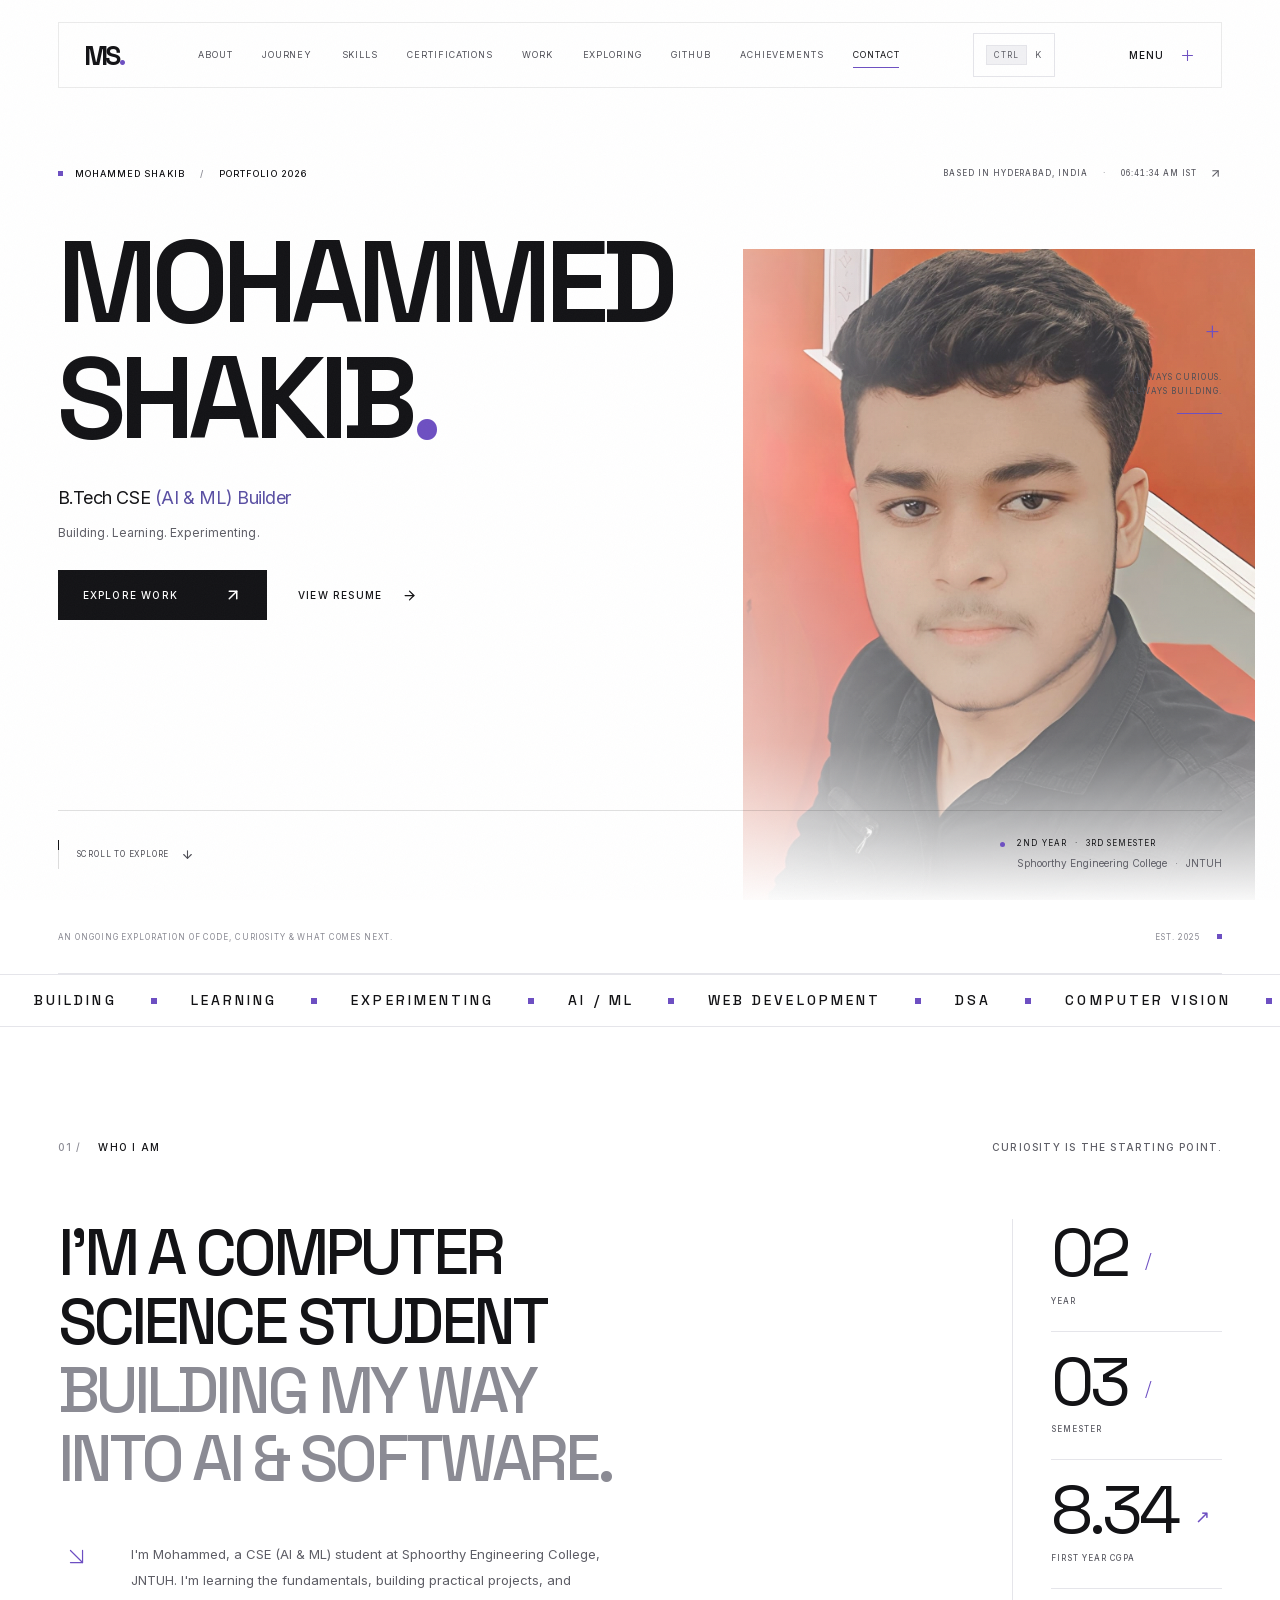
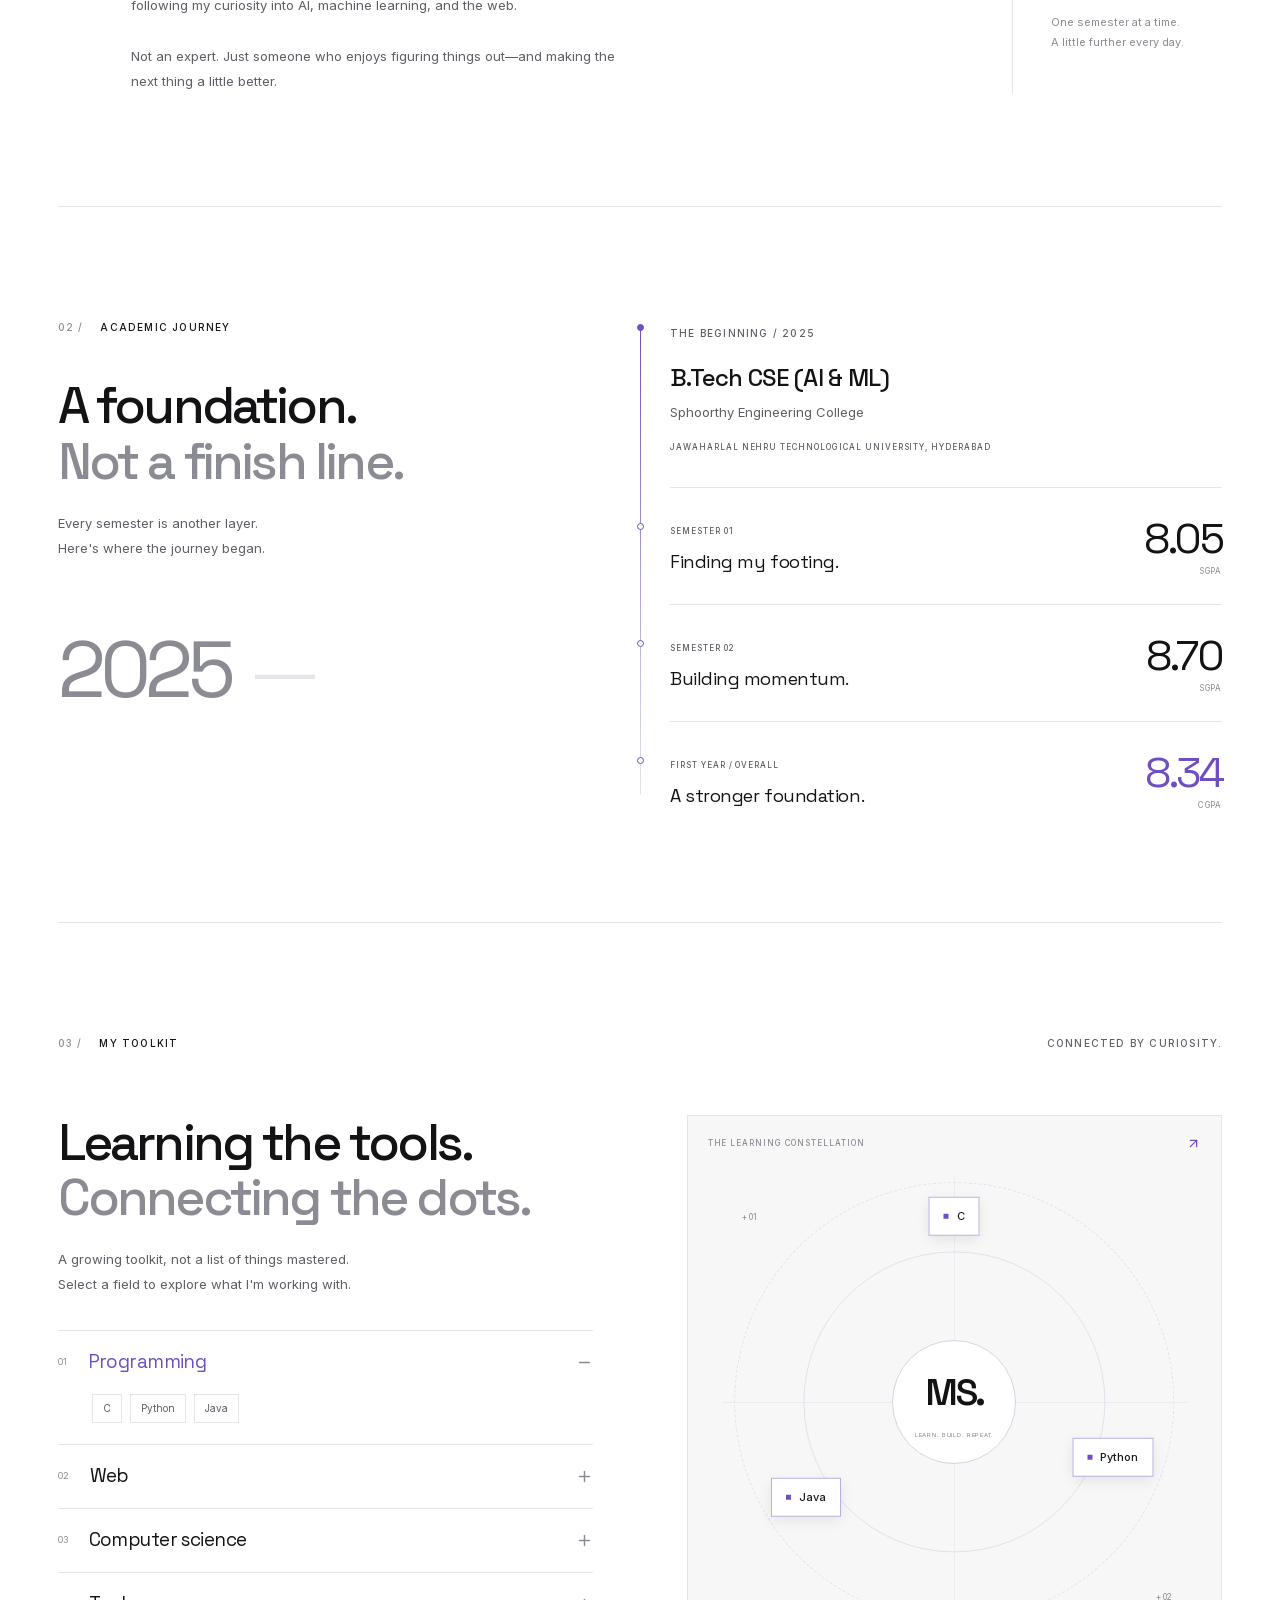
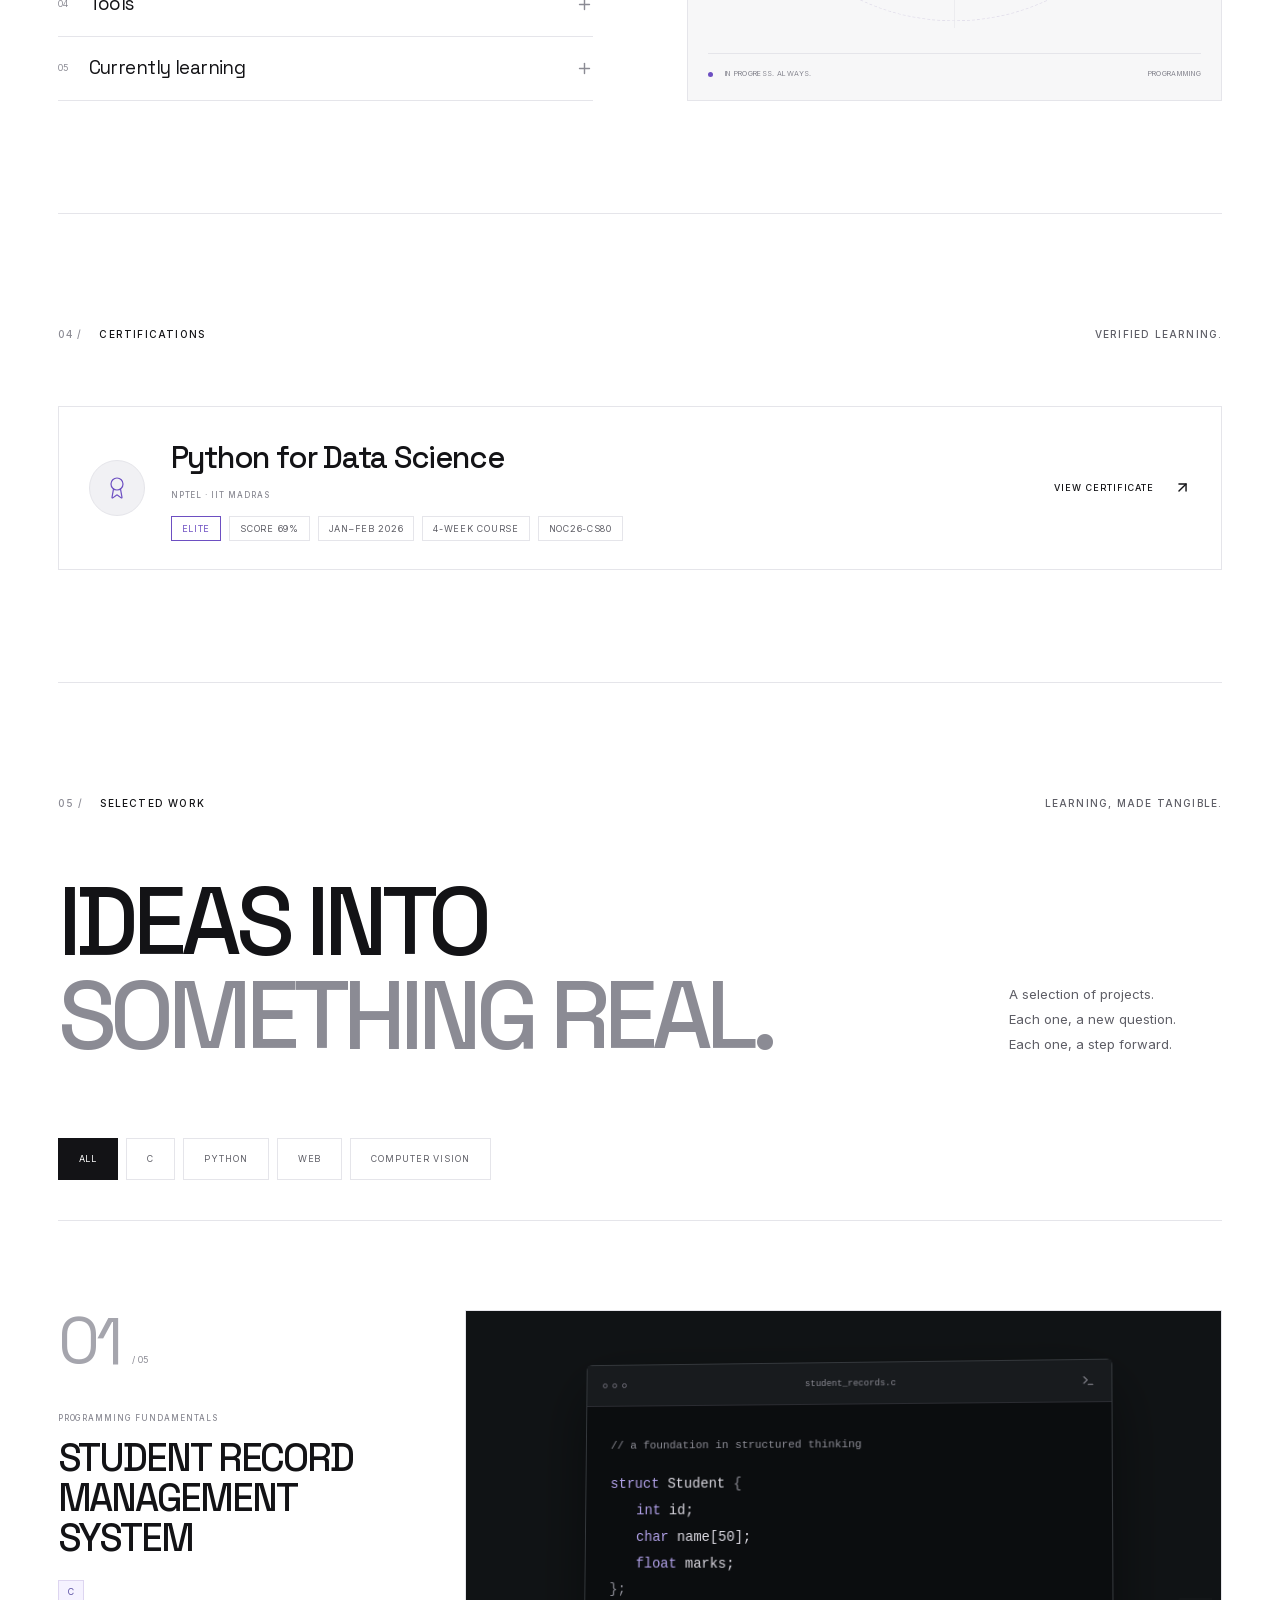
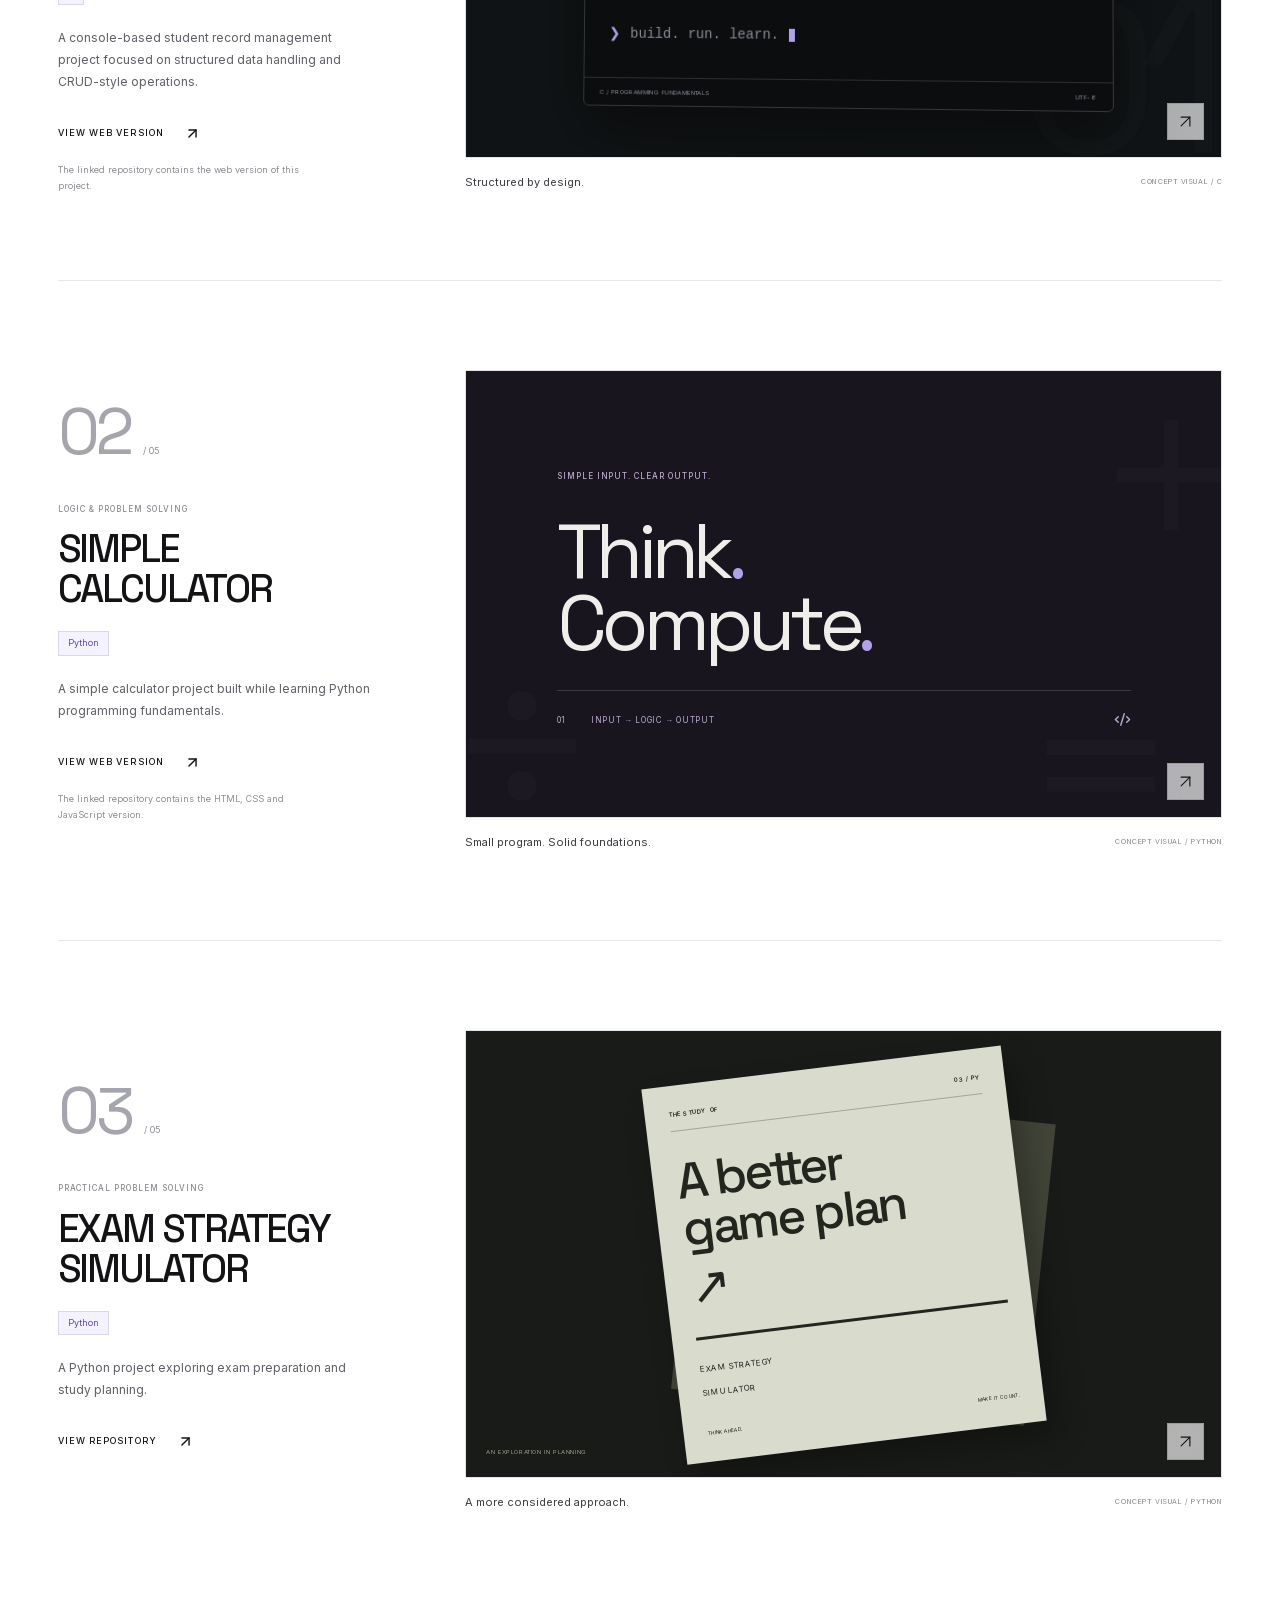
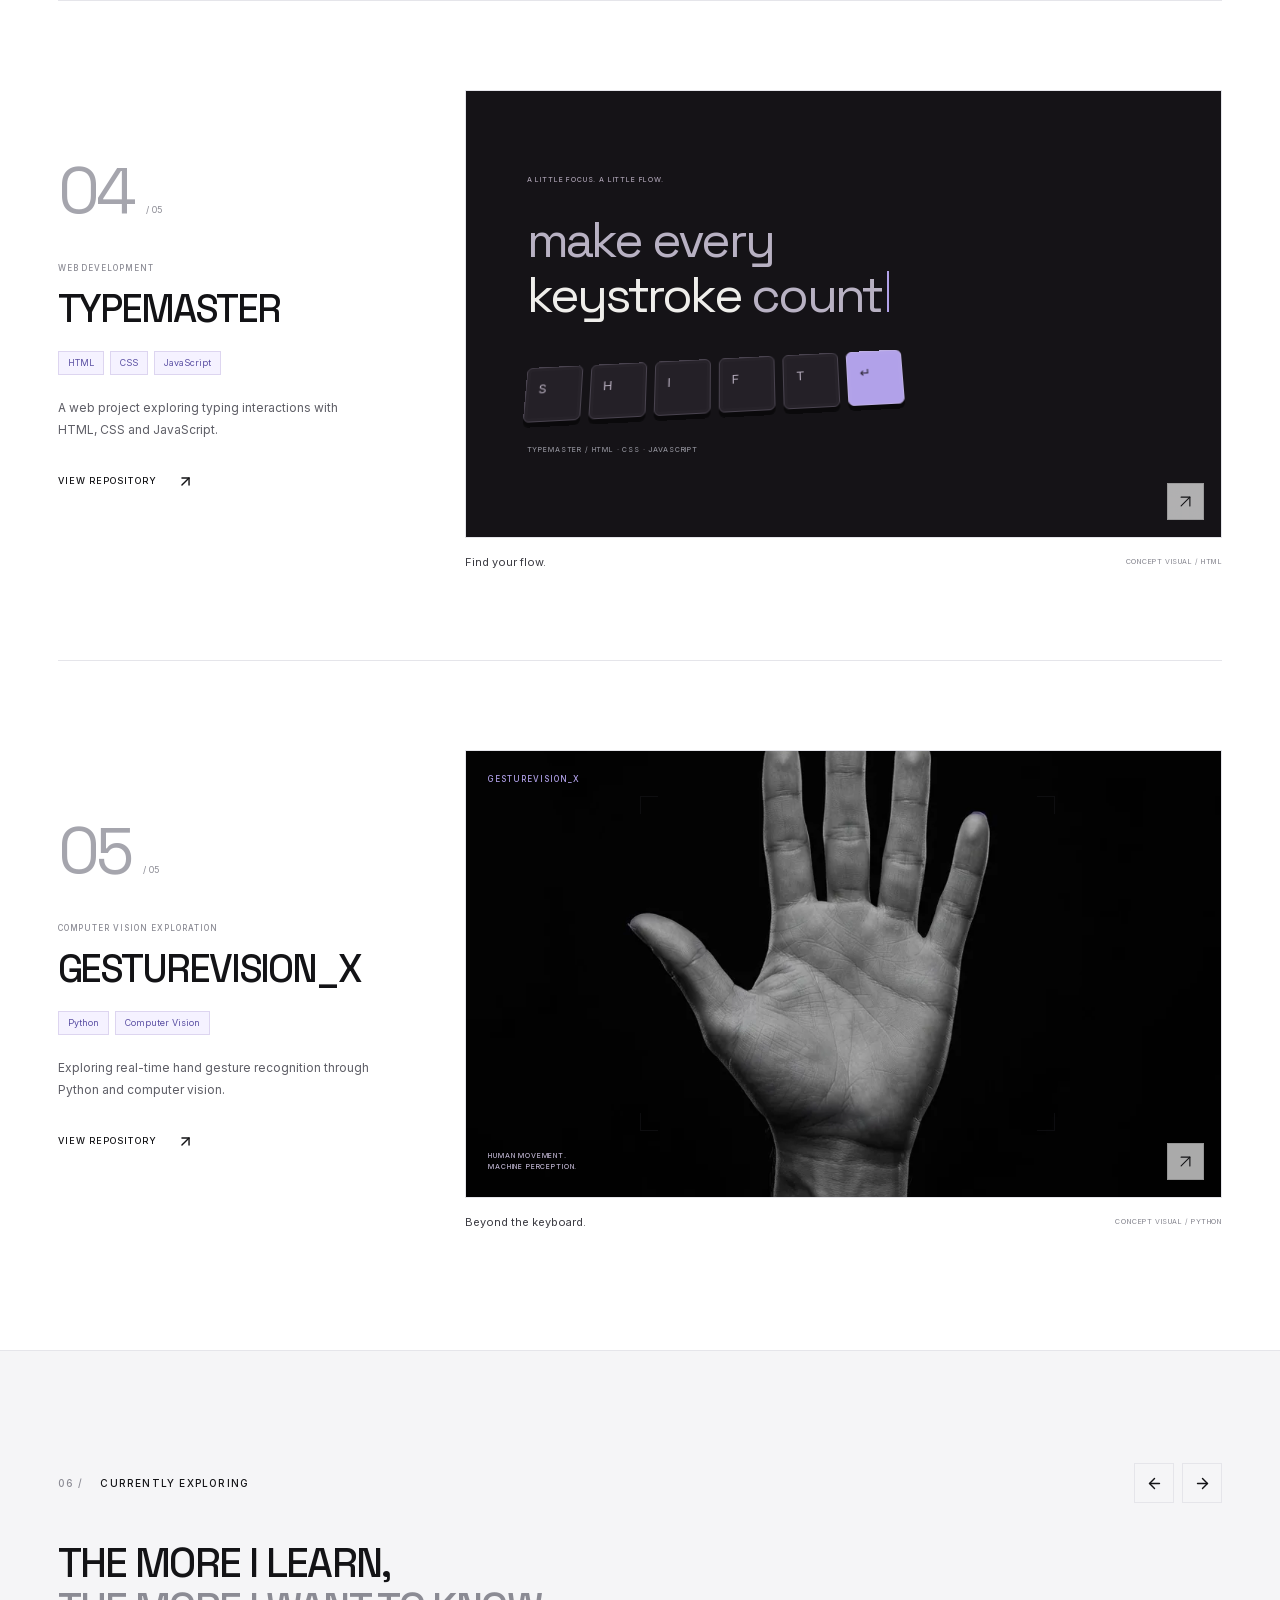
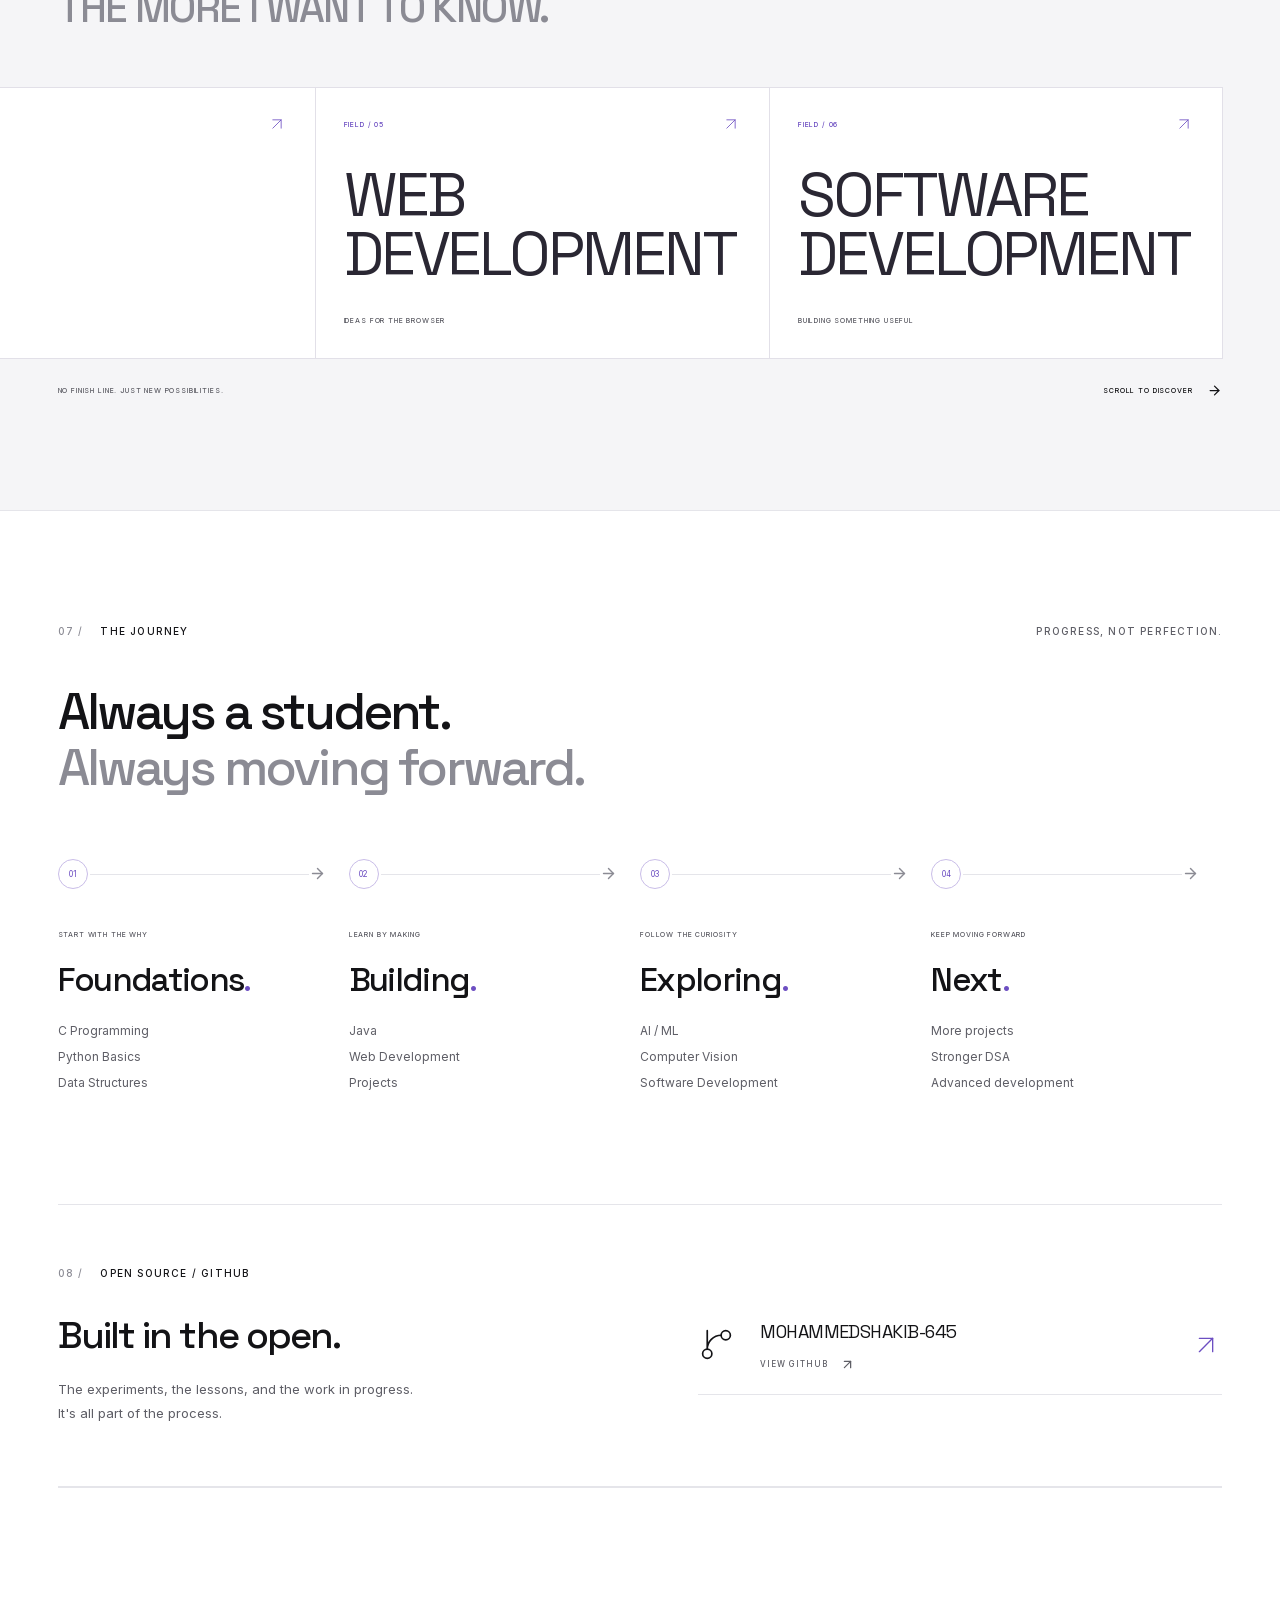
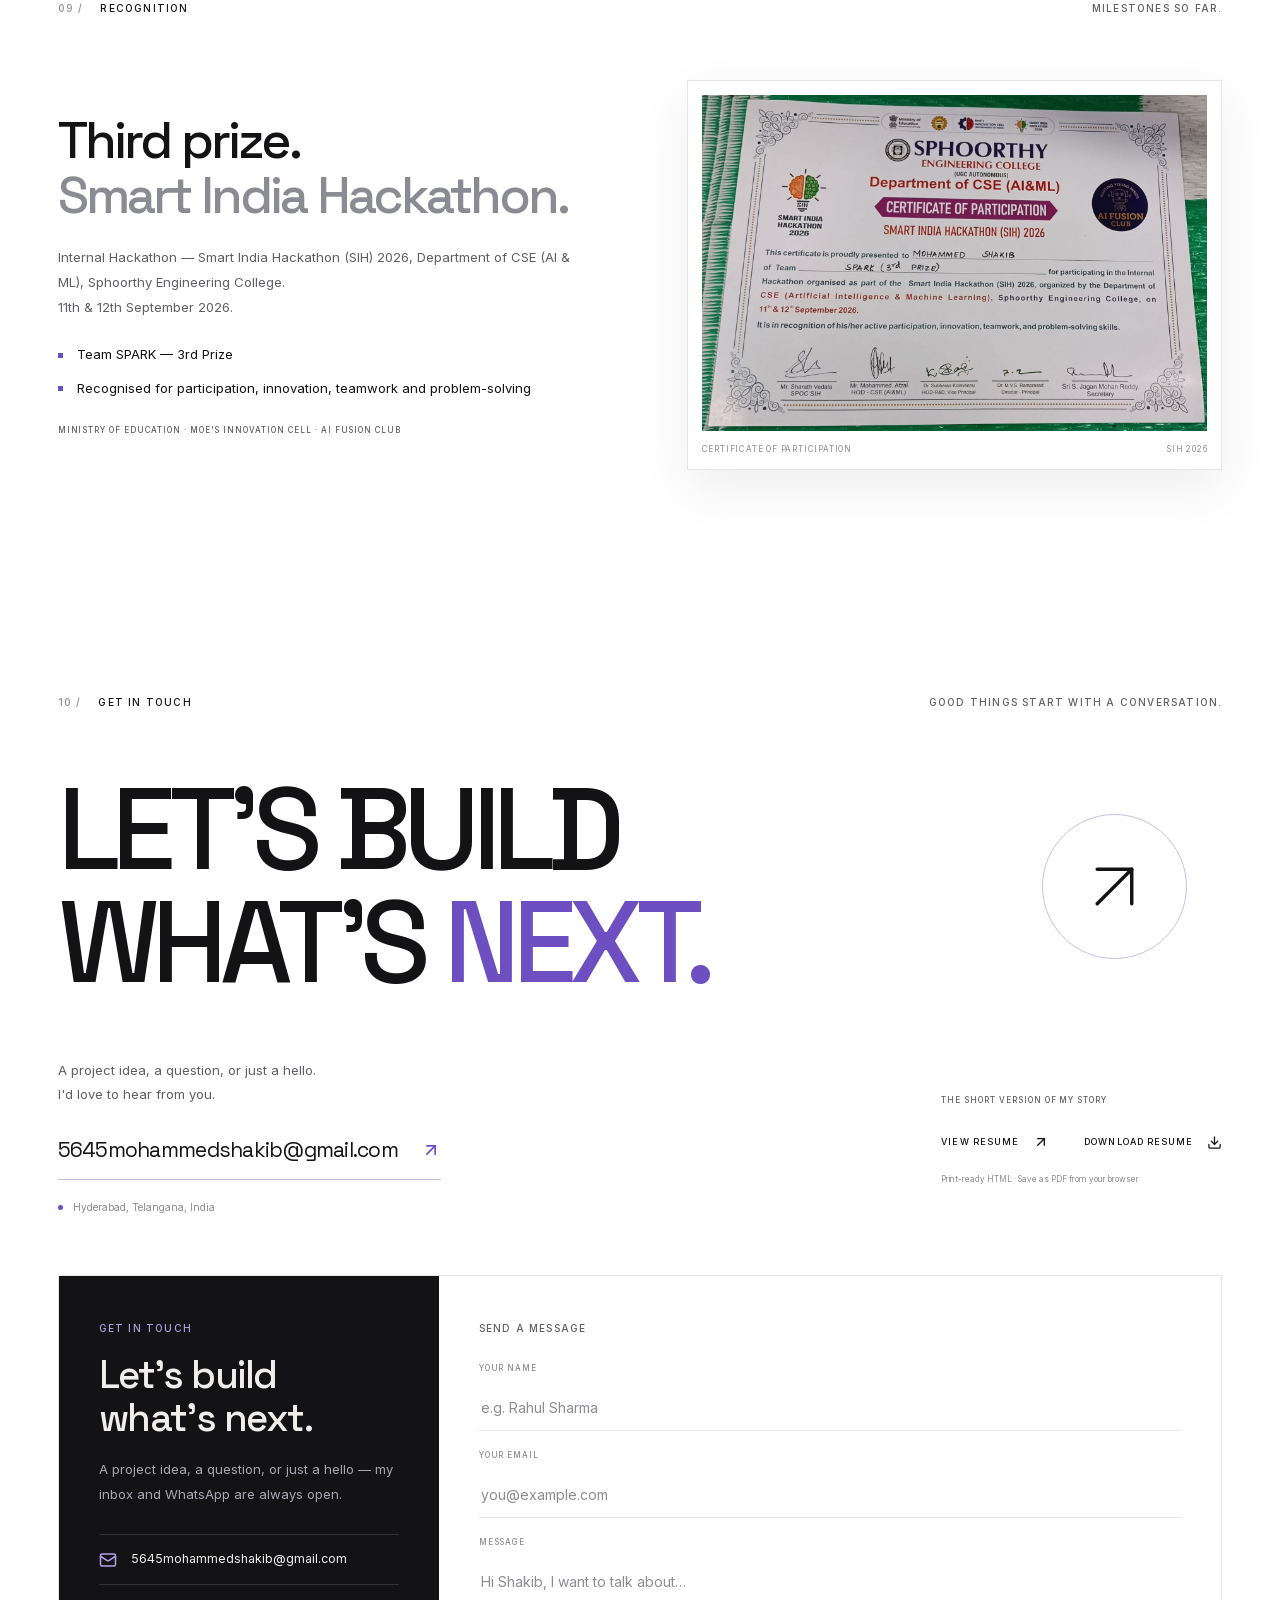
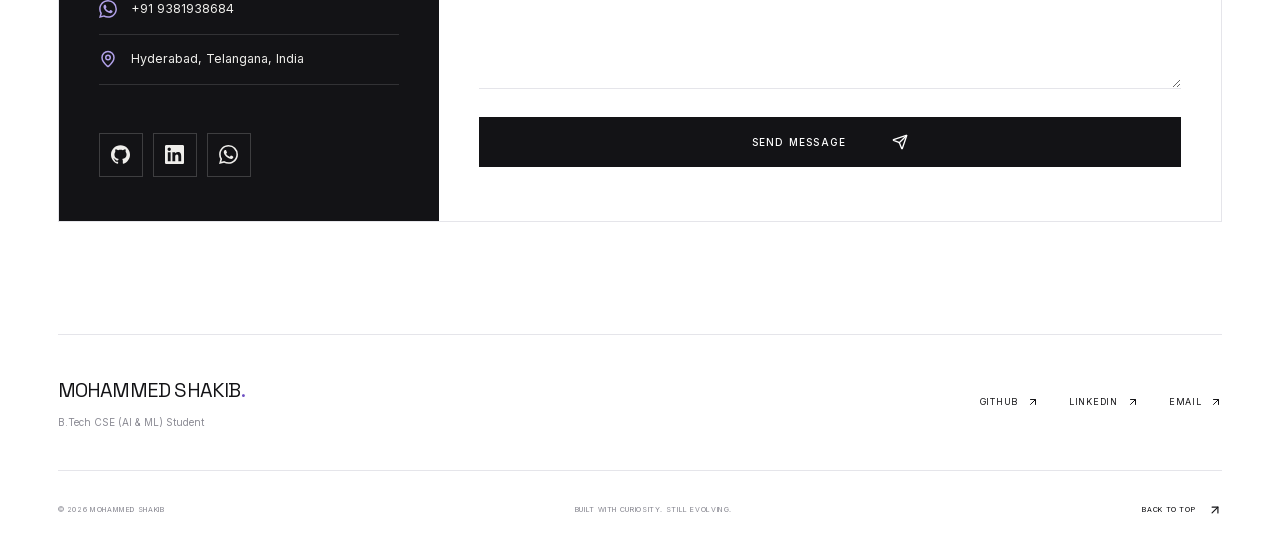
==== commit 8cb5b5d4: "Update live build: static stats" ====
--- a/index.html
+++ b/index.html
@@ -1 +1 @@
-<!DOCTYPE html><html lang="en" class="space_grotesk_b092d5fd-module__JDLIAq__variable inter_7d4ee6a1-module__w8E6FG__variable"><head><meta charSet="utf-8"/><meta name="viewport" content="width=device-width, initial-scale=1"/><link rel="preload" href="/_next/static/media/0c89a48fa5027cee-s.p.2cyn07wtgehh0.woff2" as="font" crossorigin="" type="font/woff2"/><link rel="preload" href="/_next/static/media/83afe278b6a6bb3c-s.p.2bn3s6zvc0dyp.woff2" as="font" crossorigin="" type="font/woff2"/><link rel="stylesheet" href="/_next/static/chunks/29svhw6syn2wq.css" data-precedence="next"/><link rel="preload" as="script" fetchPriority="low" href="/_next/static/chunks/3z7llal0ezkqw.js"/><script src="/_next/static/chunks/24030u90n5ue9.js" async=""></script><script src="/_next/static/chunks/0_-bx1iu8rlqz.js" async=""></script><script src="/_next/static/chunks/1_9tr8xhzsuxi.js" async=""></script><script src="/_next/static/chunks/turbopack-0rzfhxs-cd0zo.js" async=""></script><script src="/_next/static/chunks/3f_9glawe7qy6.js" async="" crossorigin=""></script><script src="/_next/static/chunks/44mo1rcbof26s.js" async="" crossorigin=""></script><script src="/_next/static/chunks/3473oz_nmntsf.js" async="" crossorigin=""></script><script src="/_next/static/chunks/1v2odglwrj-jf.js" async="" crossorigin=""></script><meta name="next-size-adjust" content=""/><meta name="theme-color" content="#ffffff"/><meta name="color-scheme" content="light"/><title>Mohammed Shakib — CSE (AI &amp; ML) Student</title><meta name="description" content="The portfolio of Mohammed Shakib, a B.Tech CSE (AI &amp; ML) student at Sphoorthy Engineering College, JNTUH, Hyderabad. Learning, building projects, and exploring AI, software and web development."/><meta name="author" content="Mohammed Shakib"/><meta name="keywords" content="Mohammed Shakib,CSE,AI and ML student,Hyderabad,student portfolio,Sphoorthy Engineering College"/><meta property="og:title" content="Mohammed Shakib — Building. Learning. Experimenting."/><meta property="og:description" content="An ongoing exploration of code, curiosity, and what comes next. B.Tech CSE (AI &amp; ML) student, Hyderabad."/><meta property="og:locale" content="en_IN"/><meta property="og:image" content="https://mohammedshakib-645.github.io/assets/hero-poster.webp"/><meta property="og:image:width" content="1920"/><meta property="og:image:height" content="1080"/><meta property="og:image:alt" content="Cinematic mountain landscape — Mohammed Shakib portfolio"/><meta property="og:type" content="website"/><meta name="twitter:card" content="summary_large_image"/><meta name="twitter:title" content="Mohammed Shakib — CSE (AI &amp; ML) Student"/><meta name="twitter:description" content="An ongoing exploration of code, curiosity, and what comes next. B.Tech CSE (AI &amp; ML) student, Hyderabad."/><meta name="twitter:image" content="https://mohammedshakib-645.github.io/assets/hero-poster.webp"/><link rel="icon" href="/icon.svg"/><script src="/_next/static/chunks/0cz1d0mv5g_q7.js" noModule=""></script></head><body class="antialiased"><div hidden=""><!--$--><!--/$--></div><a class="skip-link" href="#main-content">Skip to content</a><div class="intro-loader" aria-hidden="true"><span class="loader-monogram">MS<span>.</span></span><span class="loader-name">MOHAMMED SHAKIB</span><span class="loader-line"></span></div><div class="grain" aria-hidden="true"></div><div class="scroll-progress" aria-hidden="true"><span></span></div><button type="button" class="to-top" aria-label="Back to top"><svg xmlns="http://www.w3.org/2000/svg" width="17" height="17" viewBox="0 0 24 24" fill="none" stroke="currentColor" stroke-width="2" stroke-linecap="round" stroke-linejoin="round" class="lucide lucide-arrow-up" aria-hidden="true"><path d="m5 12 7-7 7 7"></path><path d="M12 19V5"></path></svg></button><div class="cursor-dot" aria-hidden="true"></div><div class="cursor-ring" aria-hidden="true"></div><header class="site-header"><a class="wordmark" href="#top" aria-label="Mohammed Shakib — back to top">MS<span>.</span></a><nav class="desktop-nav" aria-label="Main navigation"><a href="#about">About</a><a href="#journey">Journey</a><a href="#skills">Skills</a><a href="#certifications">Certifications</a><a href="#work">Work</a><a href="#exploring">Exploring</a><a href="#github">GitHub</a><a href="#achievements">Achievements</a><a href="#contact">Contact</a></nav><button type="button" class="palette-trigger" aria-label="Quick navigation (Control K)"><kbd>CTRL</kbd> K</button><button class="menu-trigger" aria-haspopup="dialog" aria-expanded="false" aria-controls="site-menu">MENU <svg xmlns="http://www.w3.org/2000/svg" width="17" height="17" viewBox="0 0 24 24" fill="none" stroke="currentColor" stroke-width="1.5" stroke-linecap="round" stroke-linejoin="round" class="lucide lucide-plus" aria-hidden="true"><path d="M5 12h14"></path><path d="M12 5v14"></path></svg></button></header><dialog id="site-menu" class="fullscreen-menu" aria-labelledby="menu-title"><div class="menu-top"><a href="#top" class="wordmark">MS<span>.</span></a><button class="menu-trigger">CLOSE <svg xmlns="http://www.w3.org/2000/svg" width="19" height="19" viewBox="0 0 24 24" fill="none" stroke="currentColor" stroke-width="2" stroke-linecap="round" stroke-linejoin="round" class="lucide lucide-x" aria-hidden="true"><path d="M18 6 6 18"></path><path d="m6 6 12 12"></path></svg></button></div><div class="menu-layout"><div class="menu-intro"><p id="menu-title" class="eyebrow">FIND YOUR WAY</p><p>A work in progress.<br/>By design.</p></div><nav aria-label="Expanded navigation" class="menu-links"><a href="#about"><span class="menu-index">0<!-- -->1</span>About<svg xmlns="http://www.w3.org/2000/svg" width="24" height="24" viewBox="0 0 24 24" fill="none" stroke="currentColor" stroke-width="2" stroke-linecap="round" stroke-linejoin="round" class="lucide lucide-arrow-up-right" aria-hidden="true"><path d="M7 7h10v10"></path><path d="M7 17 17 7"></path></svg></a><a href="#journey"><span class="menu-index">0<!-- -->2</span>Journey<svg xmlns="http://www.w3.org/2000/svg" width="24" height="24" viewBox="0 0 24 24" fill="none" stroke="currentColor" stroke-width="2" stroke-linecap="round" stroke-linejoin="round" class="lucide lucide-arrow-up-right" aria-hidden="true"><path d="M7 7h10v10"></path><path d="M7 17 17 7"></path></svg></a><a href="#skills"><span class="menu-index">0<!-- -->3</span>Skills<svg xmlns="http://www.w3.org/2000/svg" width="24" height="24" viewBox="0 0 24 24" fill="none" stroke="currentColor" stroke-width="2" stroke-linecap="round" stroke-linejoin="round" class="lucide lucide-arrow-up-right" aria-hidden="true"><path d="M7 7h10v10"></path><path d="M7 17 17 7"></path></svg></a><a href="#certifications"><span class="menu-index">0<!-- -->4</span>Certifications<svg xmlns="http://www.w3.org/2000/svg" width="24" height="24" viewBox="0 0 24 24" fill="none" stroke="currentColor" stroke-width="2" stroke-linecap="round" stroke-linejoin="round" class="lucide lucide-arrow-up-right" aria-hidden="true"><path d="M7 7h10v10"></path><path d="M7 17 17 7"></path></svg></a><a href="#work"><span class="menu-index">0<!-- -->5</span>Work<svg xmlns="http://www.w3.org/2000/svg" width="24" height="24" viewBox="0 0 24 24" fill="none" stroke="currentColor" stroke-width="2" stroke-linecap="round" stroke-linejoin="round" class="lucide lucide-arrow-up-right" aria-hidden="true"><path d="M7 7h10v10"></path><path d="M7 17 17 7"></path></svg></a><a href="#exploring"><span class="menu-index">0<!-- -->6</span>Exploring<svg xmlns="http://www.w3.org/2000/svg" width="24" height="24" viewBox="0 0 24 24" fill="none" stroke="currentColor" stroke-width="2" stroke-linecap="round" stroke-linejoin="round" class="lucide lucide-arrow-up-right" aria-hidden="true"><path d="M7 7h10v10"></path><path d="M7 17 17 7"></path></svg></a><a href="#github"><span class="menu-index">0<!-- -->7</span>GitHub<svg xmlns="http://www.w3.org/2000/svg" width="24" height="24" viewBox="0 0 24 24" fill="none" stroke="currentColor" stroke-width="2" stroke-linecap="round" stroke-linejoin="round" class="lucide lucide-arrow-up-right" aria-hidden="true"><path d="M7 7h10v10"></path><path d="M7 17 17 7"></path></svg></a><a href="#achievements"><span class="menu-index">0<!-- -->8</span>Achievements<svg xmlns="http://www.w3.org/2000/svg" width="24" height="24" viewBox="0 0 24 24" fill="none" stroke="currentColor" stroke-width="2" stroke-linecap="round" stroke-linejoin="round" class="lucide lucide-arrow-up-right" aria-hidden="true"><path d="M7 7h10v10"></path><path d="M7 17 17 7"></path></svg></a><a href="#contact"><span class="menu-index">0<!-- -->9</span>Contact<svg xmlns="http://www.w3.org/2000/svg" width="24" height="24" viewBox="0 0 24 24" fill="none" stroke="currentColor" stroke-width="2" stroke-linecap="round" stroke-linejoin="round" class="lucide lucide-arrow-up-right" aria-hidden="true"><path d="M7 7h10v10"></path><path d="M7 17 17 7"></path></svg></a></nav></div><div class="menu-bottom"><span>HYDERABAD, INDIA</span><a href="mailto:5645mohammedshakib@gmail.com">5645mohammedshakib@gmail.com<!-- --> <svg xmlns="http://www.w3.org/2000/svg" width="14" height="14" viewBox="0 0 24 24" fill="none" stroke="currentColor" stroke-width="2" stroke-linecap="round" stroke-linejoin="round" class="lucide lucide-arrow-up-right" aria-hidden="true"><path d="M7 7h10v10"></path><path d="M7 17 17 7"></path></svg></a><span>PORTFOLIO / 2026</span></div></dialog><main id="main-content"><section id="top" class="hero" aria-labelledby="hero-name"><div class="hero-media"><div class="hero-poster" role="img" aria-label="Portrait of Mohammed Shakib"></div><div class="hero-shade" aria-hidden="true"></div></div><div class="hero-content page-width"><div class="hero-topline hero-entrance"><p class="eyebrow"><span class="tiny-square"></span> MOHAMMED SHAKIB <span class="muted-slash">/</span> PORTFOLIO 2026</p><span class="hero-location eyebrow">BASED IN HYDERABAD, INDIA <span class="muted-slash">·</span> <span class="live-clock">HYDERABAD, IN</span> <svg xmlns="http://www.w3.org/2000/svg" width="13" height="13" viewBox="0 0 24 24" fill="none" stroke="currentColor" stroke-width="2" stroke-linecap="round" stroke-linejoin="round" class="lucide lucide-arrow-up-right" aria-hidden="true"><path d="M7 7h10v10"></path><path d="M7 17 17 7"></path></svg></span></div><div class="hero-title-wrap"><h1 id="hero-name" class="hero-name"><span class="name-mask"><span>MOHAMMED</span></span><span class="name-mask"><span>SHAKIB<span class="name-period">.</span></span></span></h1><div class="hero-side-note"><span class="crosshair">+</span><span>ALWAYS CURIOUS.<br/>ALWAYS BUILDING.</span><span class="side-note-line"></span></div></div><div class="hero-detail hero-entrance"><p class="hero-role">B.Tech CSE <span>(AI &amp; ML)</span> <span class="role-rotator">Student</span></p><p class="hero-statement">Building. Learning. Experimenting.</p><div class="hero-actions"><a class="action-button magnetic" href="#work">EXPLORE WORK <svg xmlns="http://www.w3.org/2000/svg" width="18" height="18" viewBox="0 0 24 24" fill="none" stroke="currentColor" stroke-width="2" stroke-linecap="round" stroke-linejoin="round" class="lucide lucide-arrow-up-right" aria-hidden="true"><path d="M7 7h10v10"></path><path d="M7 17 17 7"></path></svg></a><a class="text-link" href="/resume.html" target="_blank" rel="noopener noreferrer">VIEW RESUME <svg xmlns="http://www.w3.org/2000/svg" width="15" height="15" viewBox="0 0 24 24" fill="none" stroke="currentColor" stroke-width="2" stroke-linecap="round" stroke-linejoin="round" class="lucide lucide-arrow-right" aria-hidden="true"><path d="M5 12h14"></path><path d="m12 5 7 7-7 7"></path></svg></a></div></div></div><div class="hero-footer page-width hero-entrance"><a class="scroll-link" href="#about"><span class="scroll-track"><span></span></span><span>SCROLL TO EXPLORE</span><svg xmlns="http://www.w3.org/2000/svg" width="13" height="13" viewBox="0 0 24 24" fill="none" stroke="currentColor" stroke-width="2" stroke-linecap="round" stroke-linejoin="round" class="lucide lucide-arrow-down" aria-hidden="true"><path d="M12 5v14"></path><path d="m19 12-7 7-7-7"></path></svg></a><div class="hero-academic"><span class="status-dot"></span><div><p>2ND YEAR <span>·</span> 3RD SEMESTER</p><p>Sphoorthy Engineering College <span>·</span> JNTUH</p></div></div></div></section><div class="chapter-divider page-width"><span>AN ONGOING EXPLORATION OF CODE, CURIOSITY &amp; WHAT COMES NEXT.</span><span>EST. 2025 <span class="tiny-square"></span></span></div><div class="marquee" aria-hidden="true"><div class="marquee-track"><span>BUILDING <i></i>LEARNING <i></i>EXPERIMENTING <i></i>AI / ML <i></i>WEB DEVELOPMENT <i></i>DSA <i></i>COMPUTER VISION <i></i></span><span>BUILDING <i></i>LEARNING <i></i>EXPERIMENTING <i></i>AI / ML <i></i>WEB DEVELOPMENT <i></i>DSA <i></i>COMPUTER VISION <i></i></span></div></div><section id="about" class="about-section section-pad page-width"><div class="section-top" data-reveal="true"><div class="section-label"><span>01<!-- --> /</span><span>WHO I AM</span></div><span class="eyebrow secondary-text">CURIOSITY IS THE STARTING POINT.</span></div><div class="about-layout"><div data-reveal="true"><h2 class="editorial-heading">I&#x27;M A COMPUTER<br/>SCIENCE STUDENT<br/><span class="soft-text">BUILDING MY WAY</span><br/><span class="soft-text">INTO AI &amp; SOFTWARE.</span></h2><div class="about-copy"><svg xmlns="http://www.w3.org/2000/svg" width="29" height="29" viewBox="0 0 24 24" fill="none" stroke="currentColor" stroke-width="1" stroke-linecap="round" stroke-linejoin="round" class="lucide lucide-arrow-down-right" aria-hidden="true"><path d="m7 7 10 10"></path><path d="M17 7v10H7"></path></svg><p>I&#x27;m Mohammed, a CSE (AI &amp; ML) student at Sphoorthy Engineering College, JNTUH. I&#x27;m learning the fundamentals, building practical projects, and following my curiosity into AI, machine learning, and the web.<br/><br/>Not an expert. Just someone who enjoys figuring things out—and making the next thing a little better.</p></div></div><aside class="academic-stats" aria-label="Current academic standing" data-reveal="true"><div><span class="stat-value"><span class="count-up">00</span><span>/</span></span><span class="eyebrow">YEAR</span></div><div><span class="stat-value"><span class="count-up">00</span><span>/</span></span><span class="eyebrow">SEMESTER</span></div><div><span class="stat-value"><span class="count-up">0.00</span><span>↗</span></span><span class="eyebrow">FIRST YEAR CGPA</span></div><p class="stats-note">One semester at a time.<br/>A little further every day.</p></aside></div></section><section id="journey" class="journey-section section-pad page-width"><div class="journey-intro" data-reveal="true"><div class="section-label"><span>02<!-- --> /</span><span>ACADEMIC JOURNEY</span></div><h2 class="section-heading">A foundation.<br/><span class="soft-text">Not a finish line.</span></h2><p class="body-copy">Every semester is another layer.<br/>Here&#x27;s where the journey began.</p><span class="journey-year">2025<span>—</span></span></div><div class="academic-timeline" data-reveal="true"><div class="timeline-line"></div><article class="timeline-entry"><span class="timeline-marker"></span><span class="eyebrow secondary-text">THE BEGINNING / 2025</span><h3>B.Tech CSE (AI &amp; ML)</h3><p>Sphoorthy Engineering College</p><span class="eyebrow secondary-text">JAWAHARLAL NEHRU TECHNOLOGICAL UNIVERSITY, HYDERABAD</span></article><article class="timeline-entry result-entry"><span class="timeline-marker"></span><div><span class="eyebrow secondary-text">SEMESTER 01</span><h3>Finding my footing.</h3></div><div class="semester-result">8.05<span>SGPA</span></div></article><article class="timeline-entry result-entry"><span class="timeline-marker"></span><div><span class="eyebrow secondary-text">SEMESTER 02</span><h3>Building momentum.</h3></div><div class="semester-result">8.70<span>SGPA</span></div></article><article class="timeline-entry result-entry final-result"><span class="timeline-marker"></span><div><span class="eyebrow secondary-text">FIRST YEAR / OVERALL</span><h3>A stronger foundation.</h3></div><div class="semester-result">8.34<span>CGPA</span></div></article></div></section><section id="skills" class="skills-section section-pad page-width"><div class="section-top" data-reveal="true"><div class="section-label"><span>03<!-- --> /</span><span>MY TOOLKIT</span></div><span class="eyebrow secondary-text">CONNECTED BY CURIOSITY.</span></div><div class="skills-layout"><div data-reveal="true"><h2 class="section-heading">Learning the tools.<br/><span class="soft-text">Connecting the dots.</span></h2><p class="body-copy skills-description">A growing toolkit, not a list of things mastered.<br/>Select a field to explore what I&#x27;m working with.</p><div class="skill-categories"><div class="skill-category" data-expanded="true"><button aria-expanded="true" aria-controls="skill-panel-0"><span class="skill-index">01</span><span>Programming</span><svg xmlns="http://www.w3.org/2000/svg" width="17" height="17" viewBox="0 0 24 24" fill="none" stroke="currentColor" stroke-width="2" stroke-linecap="round" stroke-linejoin="round" class="lucide lucide-minus" aria-hidden="true"><path d="M5 12h14"></path></svg></button><div id="skill-panel-0" class="skill-items"><span>C</span><span>Python</span><span>Java</span></div></div><div class="skill-category" data-expanded="false"><button aria-expanded="false" aria-controls="skill-panel-1"><span class="skill-index">02</span><span>Web</span><svg xmlns="http://www.w3.org/2000/svg" width="17" height="17" viewBox="0 0 24 24" fill="none" stroke="currentColor" stroke-width="2" stroke-linecap="round" stroke-linejoin="round" class="lucide lucide-plus" aria-hidden="true"><path d="M5 12h14"></path><path d="M12 5v14"></path></svg></button><div id="skill-panel-1" hidden="" class="skill-items"><span>HTML</span><span>CSS</span><span>JavaScript</span></div></div><div class="skill-category" data-expanded="false"><button aria-expanded="false" aria-controls="skill-panel-2"><span class="skill-index">03</span><span>Computer science</span><svg xmlns="http://www.w3.org/2000/svg" width="17" height="17" viewBox="0 0 24 24" fill="none" stroke="currentColor" stroke-width="2" stroke-linecap="round" stroke-linejoin="round" class="lucide lucide-plus" aria-hidden="true"><path d="M5 12h14"></path><path d="M12 5v14"></path></svg></button><div id="skill-panel-2" hidden="" class="skill-items"><span>DSA</span><span>Algorithms</span><span>OOP</span><span>Problem Solving</span><span>SQL / Database Fundamentals</span></div></div><div class="skill-category" data-expanded="false"><button aria-expanded="false" aria-controls="skill-panel-3"><span class="skill-index">04</span><span>Tools</span><svg xmlns="http://www.w3.org/2000/svg" width="17" height="17" viewBox="0 0 24 24" fill="none" stroke="currentColor" stroke-width="2" stroke-linecap="round" stroke-linejoin="round" class="lucide lucide-plus" aria-hidden="true"><path d="M5 12h14"></path><path d="M12 5v14"></path></svg></button><div id="skill-panel-3" hidden="" class="skill-items"><span>Git</span><span>GitHub</span><span>VS Code</span></div></div><div class="skill-category" data-expanded="false"><button aria-expanded="false" aria-controls="skill-panel-4"><span class="skill-index">05</span><span>Currently learning</span><svg xmlns="http://www.w3.org/2000/svg" width="17" height="17" viewBox="0 0 24 24" fill="none" stroke="currentColor" stroke-width="2" stroke-linecap="round" stroke-linejoin="round" class="lucide lucide-plus" aria-hidden="true"><path d="M5 12h14"></path><path d="M12 5v14"></path></svg></button><div id="skill-panel-4" hidden="" class="skill-items"><span>Java</span><span>Python</span><span>DSA</span><span>Web Development</span><span>AI / ML</span></div></div></div></div><div class="skill-map" data-reveal="true" aria-label="Technology constellation: C, Python, Java"><div class="map-header eyebrow"><span>THE LEARNING CONSTELLATION</span><svg xmlns="http://www.w3.org/2000/svg" width="15" height="15" viewBox="0 0 24 24" fill="none" stroke="currentColor" stroke-width="2" stroke-linecap="round" stroke-linejoin="round" class="lucide lucide-arrow-up-right" aria-hidden="true"><path d="M7 7h10v10"></path><path d="M7 17 17 7"></path></svg></div><div class="constellation"><div class="orbit orbit-outer"></div><div class="orbit orbit-inner"></div><div class="map-axis map-axis-x"></div><div class="map-axis map-axis-y"></div><div class="constellation-core"><span>MS.</span><span>LEARN. BUILD. REPEAT.</span></div><div class="constellation-nodes"><span class="skill-node" style="left:50%;top:13%"><i></i>C</span><span class="skill-node" style="left:82%;top:61%"><i></i>Python</span><span class="skill-node" style="left:20%;top:69%"><i></i>Java</span></div><span class="map-coordinate coordinate-top">+ 01</span><span class="map-coordinate coordinate-bottom">+ 02</span></div><div class="map-footer"><span class="status-dot"></span><span>IN PROGRESS. ALWAYS.</span><span>PROGRAMMING</span></div></div></div></section><section id="certifications" class="certifications-section section-pad page-width"><div class="section-top" data-reveal="true"><div class="section-label"><span>04<!-- --> /</span><span>CERTIFICATIONS</span></div><span class="eyebrow secondary-text">VERIFIED LEARNING.</span></div><div class="cert-grid"><article class="cert-card" data-reveal="true"><span class="cert-badge"><svg xmlns="http://www.w3.org/2000/svg" width="24" height="24" viewBox="0 0 24 24" fill="none" stroke="currentColor" stroke-width="1.2" stroke-linecap="round" stroke-linejoin="round" class="lucide lucide-award" aria-hidden="true"><path d="m15.477 12.89 1.515 8.526a.5.5 0 0 1-.81.47l-3.58-2.687a1 1 0 0 0-1.197 0l-3.586 2.686a.5.5 0 0 1-.81-.469l1.514-8.526"></path><circle cx="12" cy="8" r="6"></circle></svg></span><div><h3>Python for Data Science</h3><span class="cert-issuer eyebrow">NPTEL · IIT MADRAS</span><div class="cert-meta"><span class="elite">ELITE</span><span>SCORE 69%</span><span>JAN–FEB 2026</span><span>4-WEEK COURSE</span><span>NOC26-CS80</span></div></div><a class="text-link cert-link" href="/assets/nptel-python-data-science.pdf" target="_blank" rel="noopener noreferrer">VIEW CERTIFICATE <svg xmlns="http://www.w3.org/2000/svg" width="17" height="17" viewBox="0 0 24 24" fill="none" stroke="currentColor" stroke-width="2" stroke-linecap="round" stroke-linejoin="round" class="lucide lucide-arrow-up-right" aria-hidden="true"><path d="M7 7h10v10"></path><path d="M7 17 17 7"></path></svg></a></article></div></section><section id="work" class="work-section section-pad page-width"><div class="section-top" data-reveal="true"><div class="section-label"><span>05<!-- --> /</span><span>SELECTED WORK</span></div><span class="eyebrow secondary-text">LEARNING, MADE TANGIBLE.</span></div><div class="work-heading-row" data-reveal="true"><h2 class="work-heading">IDEAS INTO<br/><span class="soft-text">SOMETHING REAL.</span></h2><p class="body-copy">A selection of projects.<br/>Each one, a new question.<br/>Each one, a step forward.</p></div><div class="filter-row" data-reveal="true" role="group" aria-label="Filter projects by technology"><button type="button" class="filter-chip" data-active="true">All</button><button type="button" class="filter-chip" data-active="false">C</button><button type="button" class="filter-chip" data-active="false">Python</button><button type="button" class="filter-chip" data-active="false">Web</button><button type="button" class="filter-chip" data-active="false">Computer Vision</button></div><div class="project-stories project-stories-animated"><article class="project-story project-records"><div class="project-info" data-reveal="true"><span class="project-number">01<span>/ 05</span></span><span class="eyebrow project-category">PROGRAMMING FUNDAMENTALS</span><h3>Student Record Management System</h3><div class="project-technologies"><span>C</span></div><p class="project-description">A console-based student record management project focused on structured data handling and CRUD-style operations.</p><a class="text-link project-link" href="https://github.com/MohammedShakib-645/student-record-system" target="_blank" rel="noopener noreferrer">VIEW WEB VERSION<svg xmlns="http://www.w3.org/2000/svg" width="17" height="17" viewBox="0 0 24 24" fill="none" stroke="currentColor" stroke-width="2" stroke-linecap="round" stroke-linejoin="round" class="lucide lucide-arrow-up-right" aria-hidden="true"><path d="M7 7h10v10"></path><path d="M7 17 17 7"></path></svg></a><p class="project-note">The linked repository contains the web version of this project.</p></div><figure class="project-figure" data-reveal="true"><a href="https://github.com/MohammedShakib-645/student-record-system" target="_blank" rel="noopener noreferrer" class="project-art" data-cursor="VIEW PROJECT" aria-label="Student Record Management System — open GitHub repository"><div class="records-art"><div class="terminal-window"><div class="terminal-bar"><span class="terminal-dots"><i></i><i></i><i></i></span><span>student_records.c</span><svg xmlns="http://www.w3.org/2000/svg" width="13" height="13" viewBox="0 0 24 24" fill="none" stroke="currentColor" stroke-width="2" stroke-linecap="round" stroke-linejoin="round" class="lucide lucide-terminal" aria-hidden="true"><path d="M12 19h8"></path><path d="m4 17 6-6-6-6"></path></svg></div><div class="terminal-code"><span class="code-comment">// a foundation in structured thinking</span><p><span class="code-violet">struct</span> Student <span class="code-dim">{</span></p><p class="code-indent"><span class="code-violet">int</span> id;</p><p class="code-indent"><span class="code-violet">char</span> name[50];</p><p class="code-indent"><span class="code-violet">float</span> marks;</p><p><span class="code-dim">};</span></p><p class="terminal-prompt"><span>❯</span> <span class="code-dim">build. run. learn.</span><span class="terminal-caret"></span></p></div><div class="terminal-status"><span>C / PROGRAMMING FUNDAMENTALS</span><span>UTF-8</span></div></div><span class="art-watermark">01</span></div><span class="project-open"><svg xmlns="http://www.w3.org/2000/svg" width="21" height="21" viewBox="0 0 24 24" fill="none" stroke="currentColor" stroke-width="1.3" stroke-linecap="round" stroke-linejoin="round" class="lucide lucide-arrow-up-right" aria-hidden="true"><path d="M7 7h10v10"></path><path d="M7 17 17 7"></path></svg></span></a><figcaption><span>Structured by design.</span><span>CONCEPT VISUAL / <!-- -->C</span></figcaption></figure></article><article class="project-story project-calculator"><div class="project-info" data-reveal="true"><span class="project-number">02<span>/ 05</span></span><span class="eyebrow project-category">LOGIC &amp; PROBLEM SOLVING</span><h3>Simple Calculator</h3><div class="project-technologies"><span>Python</span></div><p class="project-description">A simple calculator project built while learning Python programming fundamentals.</p><a class="text-link project-link" href="https://github.com/MohammedShakib-645/calculator" target="_blank" rel="noopener noreferrer">VIEW WEB VERSION<svg xmlns="http://www.w3.org/2000/svg" width="17" height="17" viewBox="0 0 24 24" fill="none" stroke="currentColor" stroke-width="2" stroke-linecap="round" stroke-linejoin="round" class="lucide lucide-arrow-up-right" aria-hidden="true"><path d="M7 7h10v10"></path><path d="M7 17 17 7"></path></svg></a><p class="project-note">The linked repository contains the HTML, CSS and JavaScript version.</p></div><figure class="project-figure" data-reveal="true"><a href="https://github.com/MohammedShakib-645/calculator" target="_blank" rel="noopener noreferrer" class="project-art" data-cursor="VIEW PROJECT" aria-label="Simple Calculator — open GitHub repository"><div class="calculator-art"><span class="math-symbol math-plus">+</span><span class="math-symbol math-divide">÷</span><span class="math-symbol math-equal">=</span><div class="calculator-equation"><span class="eyebrow">SIMPLE INPUT. CLEAR OUTPUT.</span><span class="equation-text">Think<span>.</span><br/>Compute<span>.</span></span><div class="equation-rule"><span>01</span><span>INPUT → LOGIC → OUTPUT</span><svg xmlns="http://www.w3.org/2000/svg" width="17" height="17" viewBox="0 0 24 24" fill="none" stroke="currentColor" stroke-width="2" stroke-linecap="round" stroke-linejoin="round" class="lucide lucide-code-xml" aria-hidden="true"><path d="m18 16 4-4-4-4"></path><path d="m6 8-4 4 4 4"></path><path d="m14.5 4-5 16"></path></svg></div></div></div><span class="project-open"><svg xmlns="http://www.w3.org/2000/svg" width="21" height="21" viewBox="0 0 24 24" fill="none" stroke="currentColor" stroke-width="1.3" stroke-linecap="round" stroke-linejoin="round" class="lucide lucide-arrow-up-right" aria-hidden="true"><path d="M7 7h10v10"></path><path d="M7 17 17 7"></path></svg></span></a><figcaption><span>Small program. Solid foundations.</span><span>CONCEPT VISUAL / <!-- -->PYTHON</span></figcaption></figure></article><article class="project-story project-exam"><div class="project-info" data-reveal="true"><span class="project-number">03<span>/ 05</span></span><span class="eyebrow project-category">PRACTICAL PROBLEM SOLVING</span><h3>Exam Strategy Simulator</h3><div class="project-technologies"><span>Python</span></div><p class="project-description">A Python project exploring exam preparation and study planning.</p><a class="text-link project-link" href="https://github.com/MohammedShakib-645/exam-strategy-simulator" target="_blank" rel="noopener noreferrer">VIEW REPOSITORY<svg xmlns="http://www.w3.org/2000/svg" width="17" height="17" viewBox="0 0 24 24" fill="none" stroke="currentColor" stroke-width="2" stroke-linecap="round" stroke-linejoin="round" class="lucide lucide-arrow-up-right" aria-hidden="true"><path d="M7 7h10v10"></path><path d="M7 17 17 7"></path></svg></a></div><figure class="project-figure" data-reveal="true"><a href="https://github.com/MohammedShakib-645/exam-strategy-simulator" target="_blank" rel="noopener noreferrer" class="project-art" data-cursor="VIEW PROJECT" aria-label="Exam Strategy Simulator — open GitHub repository"><div class="exam-art"><div class="exam-paper"><div class="paper-top"><span>THE STUDY OF</span><span>03 / PY</span></div><span class="paper-title">A better<br/>game plan<span>↗</span></span><div class="paper-rule"></div><span class="paper-subtitle">EXAM STRATEGY<br/>SIMULATOR</span><div class="paper-bottom"><span>THINK AHEAD.</span><span>MAKE IT COUNT.</span></div></div><div class="paper-shadow"></div><span class="art-caption">AN EXPLORATION IN PLANNING</span></div><span class="project-open"><svg xmlns="http://www.w3.org/2000/svg" width="21" height="21" viewBox="0 0 24 24" fill="none" stroke="currentColor" stroke-width="1.3" stroke-linecap="round" stroke-linejoin="round" class="lucide lucide-arrow-up-right" aria-hidden="true"><path d="M7 7h10v10"></path><path d="M7 17 17 7"></path></svg></span></a><figcaption><span>A more considered approach.</span><span>CONCEPT VISUAL / <!-- -->PYTHON</span></figcaption></figure></article><article class="project-story project-typing"><div class="project-info" data-reveal="true"><span class="project-number">04<span>/ 05</span></span><span class="eyebrow project-category">WEB DEVELOPMENT</span><h3>TypeMaster</h3><div class="project-technologies"><span>HTML</span><span>CSS</span><span>JavaScript</span></div><p class="project-description">A web project exploring typing interactions with HTML, CSS and JavaScript.</p><a class="text-link project-link" href="https://github.com/MohammedShakib-645/TypeMaster" target="_blank" rel="noopener noreferrer">VIEW REPOSITORY<svg xmlns="http://www.w3.org/2000/svg" width="17" height="17" viewBox="0 0 24 24" fill="none" stroke="currentColor" stroke-width="2" stroke-linecap="round" stroke-linejoin="round" class="lucide lucide-arrow-up-right" aria-hidden="true"><path d="M7 7h10v10"></path><path d="M7 17 17 7"></path></svg></a></div><figure class="project-figure" data-reveal="true"><a href="https://github.com/MohammedShakib-645/TypeMaster" target="_blank" rel="noopener noreferrer" class="project-art" data-cursor="VIEW PROJECT" aria-label="TypeMaster — open GitHub repository"><div class="typing-art"><span class="typing-kicker eyebrow">A LITTLE FOCUS. A LITTLE FLOW.</span><div class="type-display">make every<br/><span>keystroke</span> count<span class="type-caret"></span></div><div class="keyboard-row"><span class="keycap">S</span><span class="keycap">H</span><span class="keycap">I</span><span class="keycap">F</span><span class="keycap">T</span><span class="keycap keycap-accent">↵</span></div><span class="typing-footer eyebrow">TYPEMASTER / HTML · CSS · JAVASCRIPT</span></div><span class="project-open"><svg xmlns="http://www.w3.org/2000/svg" width="21" height="21" viewBox="0 0 24 24" fill="none" stroke="currentColor" stroke-width="1.3" stroke-linecap="round" stroke-linejoin="round" class="lucide lucide-arrow-up-right" aria-hidden="true"><path d="M7 7h10v10"></path><path d="M7 17 17 7"></path></svg></span></a><figcaption><span>Find your flow.</span><span>CONCEPT VISUAL / <!-- -->HTML</span></figcaption></figure></article><article class="project-story project-gesture"><div class="project-info" data-reveal="true"><span class="project-number">05<span>/ 05</span></span><span class="eyebrow project-category">COMPUTER VISION EXPLORATION</span><h3>GestureVision_X</h3><div class="project-technologies"><span>Python</span><span>Computer Vision</span></div><p class="project-description">Exploring real-time hand gesture recognition through Python and computer vision.</p><a class="text-link project-link" href="https://github.com/MohammedShakib-645/GestureVision_X" target="_blank" rel="noopener noreferrer">VIEW REPOSITORY<svg xmlns="http://www.w3.org/2000/svg" width="17" height="17" viewBox="0 0 24 24" fill="none" stroke="currentColor" stroke-width="2" stroke-linecap="round" stroke-linejoin="round" class="lucide lucide-arrow-up-right" aria-hidden="true"><path d="M7 7h10v10"></path><path d="M7 17 17 7"></path></svg></a></div><figure class="project-figure" data-reveal="true"><a href="https://github.com/MohammedShakib-645/GestureVision_X" target="_blank" rel="noopener noreferrer" class="project-art" data-cursor="VIEW PROJECT" aria-label="GestureVision_X — open GitHub repository"><div class="gesture-art"><img alt="Artistic monochrome hand study illustrating the idea of gesture recognition, not a project screenshot" loading="lazy" decoding="async" data-nimg="fill" style="position:absolute;height:100%;width:100%;left:0;top:0;right:0;bottom:0;color:transparent" src="/assets/gesture.webp"/><div class="gesture-frame"><span></span><span></span><span></span><span></span></div><span class="gesture-label eyebrow">GESTUREVISION_X</span><span class="gesture-caption eyebrow">HUMAN MOVEMENT.<br/>MACHINE PERCEPTION.</span></div><span class="project-open"><svg xmlns="http://www.w3.org/2000/svg" width="21" height="21" viewBox="0 0 24 24" fill="none" stroke="currentColor" stroke-width="1.3" stroke-linecap="round" stroke-linejoin="round" class="lucide lucide-arrow-up-right" aria-hidden="true"><path d="M7 7h10v10"></path><path d="M7 17 17 7"></path></svg></span></a><figcaption><span>Beyond the keyboard.</span><span>CONCEPT VISUAL / <!-- -->PYTHON</span></figcaption></figure></article></div></section><section id="exploring" class="exploring-section section-pad"><div class="section-top page-width" data-reveal="true"><div class="section-label"><span>06<!-- --> /</span><span>CURRENTLY EXPLORING</span></div><div class="rail-controls"><button aria-label="Explore previous interests"><svg xmlns="http://www.w3.org/2000/svg" width="17" height="17" viewBox="0 0 24 24" fill="none" stroke="currentColor" stroke-width="2" stroke-linecap="round" stroke-linejoin="round" class="lucide lucide-arrow-left" aria-hidden="true"><path d="m12 19-7-7 7-7"></path><path d="M19 12H5"></path></svg></button><button aria-label="Explore next interests"><svg xmlns="http://www.w3.org/2000/svg" width="17" height="17" viewBox="0 0 24 24" fill="none" stroke="currentColor" stroke-width="2" stroke-linecap="round" stroke-linejoin="round" class="lucide lucide-arrow-right" aria-hidden="true"><path d="M5 12h14"></path><path d="m12 5 7 7-7 7"></path></svg></button></div></div><p class="exploring-intro page-width" data-reveal="true">THE MORE I LEARN,<br/><span class="soft-text">THE MORE I WANT TO KNOW.</span></p><div class="exploring-track" tabindex="0" role="region" aria-label="Current learning interests; scroll horizontally to explore"><article class="interest"><div class="interest-top eyebrow"><span>FIELD / <!-- -->01</span><svg xmlns="http://www.w3.org/2000/svg" width="20" height="20" viewBox="0 0 24 24" fill="none" stroke="currentColor" stroke-width="1" stroke-linecap="round" stroke-linejoin="round" class="lucide lucide-arrow-up-right" aria-hidden="true"><path d="M7 7h10v10"></path><path d="M7 17 17 7"></path></svg></div><h3>AI / ML</h3><span class="eyebrow secondary-text">UNDERSTANDING INTELLIGENCE</span></article><article class="interest"><div class="interest-top eyebrow"><span>FIELD / <!-- -->02</span><svg xmlns="http://www.w3.org/2000/svg" width="20" height="20" viewBox="0 0 24 24" fill="none" stroke="currentColor" stroke-width="1" stroke-linecap="round" stroke-linejoin="round" class="lucide lucide-arrow-up-right" aria-hidden="true"><path d="M7 7h10v10"></path><path d="M7 17 17 7"></path></svg></div><h3>PYTHON</h3><span class="eyebrow secondary-text">A LANGUAGE FOR POSSIBILITIES</span></article><article class="interest"><div class="interest-top eyebrow"><span>FIELD / <!-- -->03</span><svg xmlns="http://www.w3.org/2000/svg" width="20" height="20" viewBox="0 0 24 24" fill="none" stroke="currentColor" stroke-width="1" stroke-linecap="round" stroke-linejoin="round" class="lucide lucide-arrow-up-right" aria-hidden="true"><path d="M7 7h10v10"></path><path d="M7 17 17 7"></path></svg></div><h3>JAVA</h3><span class="eyebrow secondary-text">THINKING IN OBJECTS</span></article><article class="interest"><div class="interest-top eyebrow"><span>FIELD / <!-- -->04</span><svg xmlns="http://www.w3.org/2000/svg" width="20" height="20" viewBox="0 0 24 24" fill="none" stroke="currentColor" stroke-width="1" stroke-linecap="round" stroke-linejoin="round" class="lucide lucide-arrow-up-right" aria-hidden="true"><path d="M7 7h10v10"></path><path d="M7 17 17 7"></path></svg></div><h3>DSA</h3><span class="eyebrow secondary-text">BETTER WAYS TO SOLVE</span></article><article class="interest"><div class="interest-top eyebrow"><span>FIELD / <!-- -->05</span><svg xmlns="http://www.w3.org/2000/svg" width="20" height="20" viewBox="0 0 24 24" fill="none" stroke="currentColor" stroke-width="1" stroke-linecap="round" stroke-linejoin="round" class="lucide lucide-arrow-up-right" aria-hidden="true"><path d="M7 7h10v10"></path><path d="M7 17 17 7"></path></svg></div><h3>WEB DEVELOPMENT</h3><span class="eyebrow secondary-text">IDEAS FOR THE BROWSER</span></article><article class="interest"><div class="interest-top eyebrow"><span>FIELD / <!-- -->06</span><svg xmlns="http://www.w3.org/2000/svg" width="20" height="20" viewBox="0 0 24 24" fill="none" stroke="currentColor" stroke-width="1" stroke-linecap="round" stroke-linejoin="round" class="lucide lucide-arrow-up-right" aria-hidden="true"><path d="M7 7h10v10"></path><path d="M7 17 17 7"></path></svg></div><h3>SOFTWARE DEVELOPMENT</h3><span class="eyebrow secondary-text">BUILDING SOMETHING USEFUL</span></article></div><div class="exploring-bottom page-width"><span class="eyebrow secondary-text">NO FINISH LINE. JUST NEW POSSIBILITIES.</span><span class="eyebrow">SCROLL TO DISCOVER <svg xmlns="http://www.w3.org/2000/svg" width="15" height="15" viewBox="0 0 24 24" fill="none" stroke="currentColor" stroke-width="2" stroke-linecap="round" stroke-linejoin="round" class="lucide lucide-arrow-right" aria-hidden="true"><path d="M5 12h14"></path><path d="m12 5 7 7-7 7"></path></svg></span></div></section><section class="development-section section-pad page-width"><div class="section-top" data-reveal="true"><div class="section-label"><span>07<!-- --> /</span><span>THE JOURNEY</span></div><span class="eyebrow secondary-text">PROGRESS, NOT PERFECTION.</span></div><h2 class="section-heading" data-reveal="true">Always a student.<br/><span class="soft-text">Always moving forward.</span></h2><div class="roadmap"><article class="roadmap-stage" data-reveal="true"><div class="roadmap-track"><span class="roadmap-point">0<!-- -->1</span><svg xmlns="http://www.w3.org/2000/svg" width="17" height="17" viewBox="0 0 24 24" fill="none" stroke="currentColor" stroke-width="2" stroke-linecap="round" stroke-linejoin="round" class="lucide lucide-arrow-right" aria-hidden="true"><path d="M5 12h14"></path><path d="m12 5 7 7-7 7"></path></svg></div><span class="eyebrow secondary-text">START WITH THE WHY</span><h3>Foundations<span>.</span></h3><ul><li>C Programming</li><li>Python Basics</li><li>Data Structures</li></ul></article><article class="roadmap-stage" data-reveal="true"><div class="roadmap-track"><span class="roadmap-point">0<!-- -->2</span><svg xmlns="http://www.w3.org/2000/svg" width="17" height="17" viewBox="0 0 24 24" fill="none" stroke="currentColor" stroke-width="2" stroke-linecap="round" stroke-linejoin="round" class="lucide lucide-arrow-right" aria-hidden="true"><path d="M5 12h14"></path><path d="m12 5 7 7-7 7"></path></svg></div><span class="eyebrow secondary-text">LEARN BY MAKING</span><h3>Building<span>.</span></h3><ul><li>Java</li><li>Web Development</li><li>Projects</li></ul></article><article class="roadmap-stage" data-reveal="true"><div class="roadmap-track"><span class="roadmap-point">0<!-- -->3</span><svg xmlns="http://www.w3.org/2000/svg" width="17" height="17" viewBox="0 0 24 24" fill="none" stroke="currentColor" stroke-width="2" stroke-linecap="round" stroke-linejoin="round" class="lucide lucide-arrow-right" aria-hidden="true"><path d="M5 12h14"></path><path d="m12 5 7 7-7 7"></path></svg></div><span class="eyebrow secondary-text">FOLLOW THE CURIOSITY</span><h3>Exploring<span>.</span></h3><ul><li>AI / ML</li><li>Computer Vision</li><li>Software Development</li></ul></article><article class="roadmap-stage" data-reveal="true"><div class="roadmap-track"><span class="roadmap-point">0<!-- -->4</span><svg xmlns="http://www.w3.org/2000/svg" width="17" height="17" viewBox="0 0 24 24" fill="none" stroke="currentColor" stroke-width="2" stroke-linecap="round" stroke-linejoin="round" class="lucide lucide-arrow-right" aria-hidden="true"><path d="M5 12h14"></path><path d="m12 5 7 7-7 7"></path></svg></div><span class="eyebrow secondary-text">KEEP MOVING FORWARD</span><h3>Next<span>.</span></h3><ul><li>More projects</li><li>Stronger DSA</li><li>Advanced development</li></ul></article></div></section><section id="github" class="github-section page-width" data-reveal="true"><div><div class="section-label"><span>08<!-- --> /</span><span>OPEN SOURCE / GITHUB</span></div><h2>Built in the open.</h2><p class="body-copy">The experiments, the lessons, and the work in progress.<br/>It&#x27;s all part of the process.</p></div><a class="github-profile" href="https://github.com/MohammedShakib-645" target="_blank" rel="noopener noreferrer"><svg xmlns="http://www.w3.org/2000/svg" width="37" height="37" viewBox="0 0 24 24" fill="none" stroke="currentColor" stroke-width="1.1" stroke-linecap="round" stroke-linejoin="round" class="lucide lucide-git-branch" aria-hidden="true"><path d="M15 6a9 9 0 0 0-9 9V3"></path><circle cx="18" cy="6" r="3"></circle><circle cx="6" cy="18" r="3"></circle></svg><span><span class="github-handle">MOHAMMEDSHAKIB-645</span><span class="eyebrow">VIEW GITHUB <svg xmlns="http://www.w3.org/2000/svg" width="15" height="15" viewBox="0 0 24 24" fill="none" stroke="currentColor" stroke-width="2" stroke-linecap="round" stroke-linejoin="round" class="lucide lucide-arrow-up-right" aria-hidden="true"><path d="M7 7h10v10"></path><path d="M7 17 17 7"></path></svg></span></span><svg xmlns="http://www.w3.org/2000/svg" width="32" height="32" viewBox="0 0 24 24" fill="none" stroke="currentColor" stroke-width="1" stroke-linecap="round" stroke-linejoin="round" class="lucide lucide-arrow-up-right github-arrow" aria-hidden="true"><path d="M7 7h10v10"></path><path d="M7 17 17 7"></path></svg></a></section><section id="achievements" class="achievements-section section-pad page-width"><div class="section-top" data-reveal="true"><div class="section-label"><span>09<!-- --> /</span><span>RECOGNITION</span></div><span class="eyebrow secondary-text">MILESTONES SO FAR.</span></div><div class="achievements-layout"><div data-reveal="true"><h2 class="section-heading">Third prize.<br/><span class="soft-text">Smart India Hackathon.</span></h2><p class="body-copy achievements-description">Internal Hackathon — Smart India Hackathon (SIH) 2026, Department of CSE (AI &amp; ML), Sphoorthy Engineering College.<br/>11th &amp; 12th September 2026.</p><ul class="achievements-points"><li><span class="tiny-square"></span> Team SPARK — 3rd Prize</li><li><span class="tiny-square"></span> Recognised for participation, innovation, teamwork and problem-solving</li></ul><p class="achievements-org eyebrow secondary-text">MINISTRY OF EDUCATION · MOE&#x27;S INNOVATION CELL · AI FUSION CLUB</p></div><figure class="certificate-figure" data-reveal="true"><img alt="Certificate of Participation — Smart India Hackathon 2026, Team SPARK third prize, Mohammed Shakib" loading="lazy" width="1600" height="1062" decoding="async" data-nimg="1" style="color:transparent" src="/assets/certificate-sih.jpg"/><figcaption><span>CERTIFICATE OF PARTICIPATION</span><span>SIH 2026</span></figcaption></figure></div></section><section id="contact" class="contact-section section-pad page-width"><div class="section-top" data-reveal="true"><div class="section-label"><span>10<!-- --> /</span><span>GET IN TOUCH</span></div><span class="eyebrow secondary-text">GOOD THINGS START WITH A CONVERSATION.</span></div><div class="contact-heading-row" data-reveal="true"><h2>LET&#x27;S BUILD<br/>WHAT&#x27;S <span>NEXT.</span></h2><a href="mailto:5645mohammedshakib@gmail.com" class="contact-arrow magnetic" aria-label="Email Mohammed Shakib"><svg xmlns="http://www.w3.org/2000/svg" width="24" height="24" viewBox="0 0 24 24" fill="none" stroke="currentColor" stroke-width="1" stroke-linecap="round" stroke-linejoin="round" class="lucide lucide-arrow-up-right" aria-hidden="true"><path d="M7 7h10v10"></path><path d="M7 17 17 7"></path></svg></a></div><div class="contact-bottom" data-reveal="true"><div><p class="body-copy">A project idea, a question, or just a hello.<br/>I&#x27;d love to hear from you.</p><a class="email-link" href="mailto:5645mohammedshakib@gmail.com">5645mohammedshakib@gmail.com<svg xmlns="http://www.w3.org/2000/svg" width="20" height="20" viewBox="0 0 24 24" fill="none" stroke="currentColor" stroke-width="2" stroke-linecap="round" stroke-linejoin="round" class="lucide lucide-arrow-up-right" aria-hidden="true"><path d="M7 7h10v10"></path><path d="M7 17 17 7"></path></svg></a><p class="contact-location"><span class="status-dot"></span>Hyderabad, Telangana, India</p></div><div class="resume-block"><span class="eyebrow secondary-text">THE SHORT VERSION OF MY STORY</span><div class="resume-actions"><a href="/resume.html" target="_blank" rel="noopener noreferrer" class="text-link">VIEW RESUME <svg xmlns="http://www.w3.org/2000/svg" width="16" height="16" viewBox="0 0 24 24" fill="none" stroke="currentColor" stroke-width="2" stroke-linecap="round" stroke-linejoin="round" class="lucide lucide-arrow-up-right" aria-hidden="true"><path d="M7 7h10v10"></path><path d="M7 17 17 7"></path></svg></a><a href="/resume.html" download="Mohammed-Shakib-Resume.html" class="text-link">DOWNLOAD RESUME <svg xmlns="http://www.w3.org/2000/svg" width="15" height="15" viewBox="0 0 24 24" fill="none" stroke="currentColor" stroke-width="2" stroke-linecap="round" stroke-linejoin="round" class="lucide lucide-download" aria-hidden="true"><path d="M12 15V3"></path><path d="M21 15v4a2 2 0 0 1-2 2H5a2 2 0 0 1-2-2v-4"></path><path d="m7 10 5 5 5-5"></path></svg></a></div><span class="resume-format">Print-ready HTML · Save as PDF from your browser</span></div></div><div class="contact-form-block contact-box-advanced" data-reveal="true"><aside class="contact-side"><span class="eyebrow">GET IN TOUCH</span><h3>Let&#x27;s build what&#x27;s next.</h3><p>A project idea, a question, or just a hello — my inbox and WhatsApp are always open.</p><div class="contact-rows"><a href="mailto:5645mohammedshakib@gmail.com"><svg xmlns="http://www.w3.org/2000/svg" width="17" height="17" viewBox="0 0 24 24" fill="none" stroke="currentColor" stroke-width="2" stroke-linecap="round" stroke-linejoin="round" class="lucide lucide-mail" aria-hidden="true"><path d="m22 7-8.991 5.727a2 2 0 0 1-2.009 0L2 7"></path><rect x="2" y="4" width="20" height="16" rx="2"></rect></svg>5645mohammedshakib@gmail.com</a><a href="https://wa.me/919381938684" target="_blank" rel="noopener noreferrer"><svg viewBox="0 0 24 24" fill="currentColor" aria-hidden="true"><path d="M17.472 14.382c-.297-.149-1.758-.867-2.03-.967-.273-.099-.471-.148-.67.15-.197.297-.767.966-.94 1.164-.173.199-.347.223-.644.075-.297-.15-1.255-.463-2.39-1.475-.883-.788-1.48-1.761-1.653-2.059-.173-.297-.018-.458.13-.606.134-.133.298-.347.446-.52.149-.174.198-.298.298-.497.099-.198.05-.371-.025-.52-.075-.149-.669-1.612-.916-2.207-.242-.579-.487-.5-.669-.51-.173-.008-.371-.01-.57-.01-.198 0-.52.074-.792.372-.272.297-1.04 1.016-1.04 2.479 0 1.462 1.065 2.875 1.213 3.074.149.198 2.096 3.2 5.077 4.487.709.306 1.262.489 1.694.625.712.227 1.36.195 1.871.118.571-.085 1.758-.719 2.006-1.413.248-.694.248-1.289.173-1.413-.074-.124-.272-.198-.57-.347m-5.421 7.403h-.004a9.87 9.87 0 01-5.031-1.378l-.361-.214-3.741.982.998-3.648-.235-.374a9.86 9.86 0 01-1.51-5.26c.001-5.45 4.436-9.884 9.888-9.884 2.64 0 5.122 1.03 6.988 2.898a9.825 9.825 0 012.893 6.994c-.003 5.45-4.437 9.884-9.885 9.884m8.413-18.297A11.815 11.815 0 0012.05 0C5.495 0 .16 5.335.157 11.892c0 2.096.547 4.142 1.588 5.945L.057 24l6.305-1.654a11.882 11.882 0 005.683 1.448h.005c6.554 0 11.89-5.335 11.893-11.893a11.821 11.821 0 00-3.48-8.413Z"></path></svg>+91 <!-- -->9381938684</a><span><svg xmlns="http://www.w3.org/2000/svg" width="17" height="17" viewBox="0 0 24 24" fill="none" stroke="currentColor" stroke-width="2" stroke-linecap="round" stroke-linejoin="round" class="lucide lucide-map-pin" aria-hidden="true"><path d="M20 10c0 4.993-5.539 10.193-7.399 11.799a1 1 0 0 1-1.202 0C9.539 20.193 4 14.993 4 10a8 8 0 0 1 16 0"></path><circle cx="12" cy="10" r="3"></circle></svg>Hyderabad, Telangana, India</span></div><div class="social-row"><a href="https://github.com/MohammedShakib-645" target="_blank" rel="noopener noreferrer" aria-label="GitHub profile"><svg viewBox="0 0 24 24" fill="currentColor" aria-hidden="true"><path d="M12 .297c-6.63 0-12 5.373-12 12 0 5.303 3.438 9.8 8.205 11.385.6.113.82-.258.82-.577 0-.285-.01-1.04-.015-2.04-3.338.724-4.042-1.61-4.042-1.61C4.422 18.07 3.633 17.7 3.633 17.7c-1.087-.744.084-.729.084-.729 1.205.084 1.838 1.236 1.838 1.236 1.07 1.835 2.809 1.305 3.495.998.108-.776.417-1.305.76-1.605-2.665-.3-5.466-1.332-5.466-5.93 0-1.31.465-2.38 1.235-3.22-.135-.303-.54-1.523.105-3.176 0 0 1.005-.322 3.3 1.23.96-.267 1.98-.399 3-.405 1.02.006 2.04.138 3 .405 2.28-1.552 3.285-1.23 3.285-1.23.645 1.653.24 2.873.12 3.176.765.84 1.23 1.91 1.23 3.22 0 4.61-2.805 5.625-5.475 5.92.42.36.81 1.096.81 2.22 0 1.606-.015 2.896-.015 3.286 0 .315.21.69.825.57C20.565 22.092 24 17.592 24 12.297c0-6.627-5.373-12-12-12"></path></svg></a><a href="https://www.linkedin.com/in/mohammed-shakib-56b28437a/" target="_blank" rel="noopener noreferrer" aria-label="LinkedIn profile"><svg viewBox="0 0 24 24" fill="currentColor" aria-hidden="true"><path d="M20.447 20.452h-3.554v-5.569c0-1.328-.027-3.037-1.852-3.037-1.853 0-2.136 1.445-2.136 2.939v5.667H9.351V9h3.414v1.561h.046c.477-.9 1.637-1.85 3.37-1.85 3.601 0 4.267 2.37 4.267 5.455v6.286zM5.337 7.433c-1.144 0-2.063-.926-2.063-2.065 0-1.138.92-2.063 2.063-2.063 1.14 0 2.064.925 2.064 2.063 0 1.139-.925 2.065-2.064 2.065zm1.782 13.019H3.555V9h3.564v11.452zM22.225 0H1.771C.792 0 0 .774 0 1.729v20.542C0 23.227.792 24 1.771 24h20.451C23.2 24 24 23.227 24 22.271V1.729C24 .774 23.2 0 22.222 0h.003z"></path></svg></a><a href="https://wa.me/919381938684" target="_blank" rel="noopener noreferrer" aria-label="Chat on WhatsApp"><svg viewBox="0 0 24 24" fill="currentColor" aria-hidden="true"><path d="M17.472 14.382c-.297-.149-1.758-.867-2.03-.967-.273-.099-.471-.148-.67.15-.197.297-.767.966-.94 1.164-.173.199-.347.223-.644.075-.297-.15-1.255-.463-2.39-1.475-.883-.788-1.48-1.761-1.653-2.059-.173-.297-.018-.458.13-.606.134-.133.298-.347.446-.52.149-.174.198-.298.298-.497.099-.198.05-.371-.025-.52-.075-.149-.669-1.612-.916-2.207-.242-.579-.487-.5-.669-.51-.173-.008-.371-.01-.57-.01-.198 0-.52.074-.792.372-.272.297-1.04 1.016-1.04 2.479 0 1.462 1.065 2.875 1.213 3.074.149.198 2.096 3.2 5.077 4.487.709.306 1.262.489 1.694.625.712.227 1.36.195 1.871.118.571-.085 1.758-.719 2.006-1.413.248-.694.248-1.289.173-1.413-.074-.124-.272-.198-.57-.347m-5.421 7.403h-.004a9.87 9.87 0 01-5.031-1.378l-.361-.214-3.741.982.998-3.648-.235-.374a9.86 9.86 0 01-1.51-5.26c.001-5.45 4.436-9.884 9.888-9.884 2.64 0 5.122 1.03 6.988 2.898a9.825 9.825 0 012.893 6.994c-.003 5.45-4.437 9.884-9.885 9.884m8.413-18.297A11.815 11.815 0 0012.05 0C5.495 0 .16 5.335.157 11.892c0 2.096.547 4.142 1.588 5.945L.057 24l6.305-1.654a11.882 11.882 0 005.683 1.448h.005c6.554 0 11.89-5.335 11.893-11.893a11.821 11.821 0 00-3.48-8.413Z"></path></svg></a></div></aside><div class="contact-form-side"><span class="eyebrow secondary-text">SEND A MESSAGE</span><form class="contact-form"><label class="form-field"><span class="eyebrow">YOUR NAME</span><input type="text" required="" placeholder="e.g. Rahul Sharma" autoComplete="name" value=""/></label><label class="form-field"><span class="eyebrow">YOUR EMAIL</span><input type="email" required="" placeholder="you@example.com" autoComplete="email" value=""/></label><label class="form-field"><span class="eyebrow">MESSAGE</span><textarea required="" rows="5" placeholder="Hi Shakib, I want to talk about…"></textarea></label><button type="submit" class="action-button magnetic">SEND MESSAGE<!-- --> <svg xmlns="http://www.w3.org/2000/svg" width="16" height="16" viewBox="0 0 24 24" fill="none" stroke="currentColor" stroke-width="2" stroke-linecap="round" stroke-linejoin="round" class="lucide lucide-send" aria-hidden="true"><path d="M14.536 21.686a.5.5 0 0 0 .937-.024l6.5-19a.496.496 0 0 0-.635-.635l-19 6.5a.5.5 0 0 0-.024.937l7.93 3.18a2 2 0 0 1 1.112 1.11z"></path><path d="m21.854 2.147-10.94 10.939"></path></svg></button></form></div></div></section><footer class="site-footer page-width"><div class="footer-main"><div><a href="#top" class="footer-name">MOHAMMED SHAKIB<span>.</span></a><p>B.Tech CSE (AI &amp; ML) Student</p></div><nav aria-label="Social links"><a href="https://github.com/MohammedShakib-645" target="_blank" rel="noopener noreferrer">GITHUB <svg xmlns="http://www.w3.org/2000/svg" width="12" height="12" viewBox="0 0 24 24" fill="none" stroke="currentColor" stroke-width="2" stroke-linecap="round" stroke-linejoin="round" class="lucide lucide-arrow-up-right" aria-hidden="true"><path d="M7 7h10v10"></path><path d="M7 17 17 7"></path></svg></a><a href="https://www.linkedin.com/in/mohammed-shakib-56b28437a/" target="_blank" rel="noopener noreferrer">LINKEDIN <svg xmlns="http://www.w3.org/2000/svg" width="12" height="12" viewBox="0 0 24 24" fill="none" stroke="currentColor" stroke-width="2" stroke-linecap="round" stroke-linejoin="round" class="lucide lucide-arrow-up-right" aria-hidden="true"><path d="M7 7h10v10"></path><path d="M7 17 17 7"></path></svg></a><a href="mailto:5645mohammedshakib@gmail.com">EMAIL <svg xmlns="http://www.w3.org/2000/svg" width="12" height="12" viewBox="0 0 24 24" fill="none" stroke="currentColor" stroke-width="2" stroke-linecap="round" stroke-linejoin="round" class="lucide lucide-arrow-up-right" aria-hidden="true"><path d="M7 7h10v10"></path><path d="M7 17 17 7"></path></svg></a></nav></div><div class="footer-bottom"><span>© 2026 MOHAMMED SHAKIB</span><span class="footer-note">BUILT WITH CURIOSITY. STILL EVOLVING.</span><a href="#top">BACK TO TOP <svg xmlns="http://www.w3.org/2000/svg" width="14" height="14" viewBox="0 0 24 24" fill="none" stroke="currentColor" stroke-width="2" stroke-linecap="round" stroke-linejoin="round" class="lucide lucide-arrow-up-right" aria-hidden="true"><path d="M7 7h10v10"></path><path d="M7 17 17 7"></path></svg></a></div></footer></main><!--$--><!--/$--><script src="/_next/static/chunks/3z7llal0ezkqw.js" id="_R_" async=""></script><script>(self.__next_f=self.__next_f||[]).push([0])</script><script>self.__next_f.push([1,"1:\"$Sreact.fragment\"\n2:I[32313,[\"/_next/static/chunks/3f_9glawe7qy6.js\"],\"default\"]\n3:I[80883,[\"/_next/static/chunks/3f_9glawe7qy6.js\"],\"default\"]\n4:I[24647,[\"/_next/static/chunks/3f_9glawe7qy6.js\",\"/_next/static/chunks/44mo1rcbof26s.js\"],\"\"]\n5:I[92339,[\"/_next/static/chunks/3f_9glawe7qy6.js\",\"/_next/static/chunks/3473oz_nmntsf.js\",\"/_next/static/chunks/1v2odglwrj-jf.js\"],\"default\"]\n6:I[41354,[\"/_next/static/chunks/3f_9glawe7qy6.js\",\"/_next/static/chunks/3473oz_nmntsf.js\",\"/_next/static/chunks/1v2odglwrj-jf.js\"],\"PortfolioEffects\"]\n7:I[46562,[\"/_next/static/chunks/3f_9glawe7qy6.js\",\"/_next/static/chunks/3473oz_nmntsf.js\",\"/_next/static/chunks/1v2odglwrj-jf.js\"],\"CommandPalette\"]\n8:I[48303,[\"/_next/static/chunks/3f_9glawe7qy6.js\",\"/_next/static/chunks/3473oz_nmntsf.js\",\"/_next/static/chunks/1v2odglwrj-jf.js\"],\"SiteHeader\"]\n9:I[68758,[\"/_next/static/chunks/3f_9glawe7qy6.js\",\"/_next/static/chunks/3473oz_nmntsf.js\",\"/_next/static/chunks/1v2odglwrj-jf.js\"],\"LiveClock\"]\na:I[79042,[\"/_next/static/chunks/3f_9glawe7qy6.js\",\"/_next/static/chunks/3473oz_nmntsf.js\",\"/_next/static/chunks/1v2odglwrj-jf.js\"],\"RoleRotator\"]\n1c:I[8897,[\"/_next/static/chunks/3f_9glawe7qy6.js\"],\"default\",1]\n:HL[\"/_next/static/chunks/29svhw6syn2wq.css\",\"style\"]\n:HL[\"/_next/static/media/0c89a48fa5027cee-s.p.2cyn07wtgehh0.woff2\",\"font\",{\"crossOrigin\":\"\",\"type\":\"font/woff2\"}]\n:HL[\"/_next/static/media/83afe278b6a6bb3c-s.p.2bn3s6zvc0dyp.woff2\",\"font\",{\"crossOrigin\":\"\",\"type\":\"font/woff2\"}]\n"])</script><script>self.__next_f.push([1,"0:{\"P\":null,\"c\":[\"\",\"\"],\"q\":\"\",\"i\":false,\"f\":[[[\"\",{\"children\":[\"__PAGE__\",{},\"$undefined\",\"$undefined\",4608]},\"$undefined\",\"$undefined\",4624],[[\"$\",\"$1\",\"c\",{\"children\":[[[\"$\",\"link\",\"0\",{\"rel\":\"stylesheet\",\"href\":\"/_next/static/chunks/29svhw6syn2wq.css\",\"precedence\":\"next\",\"crossOrigin\":\"$undefined\",\"nonce\":\"$undefined\"}],[\"$\",\"script\",\"script-0\",{\"src\":\"/_next/static/chunks/3f_9glawe7qy6.js\",\"async\":true,\"nonce\":\"$undefined\"}]],[\"$\",\"html\",null,{\"lang\":\"en\",\"className\":\"space_grotesk_b092d5fd-module__JDLIAq__variable inter_7d4ee6a1-module__w8E6FG__variable\",\"children\":[\"$\",\"body\",null,{\"className\":\"antialiased\",\"children\":[\"$\",\"$L2\",null,{\"parallelRouterKey\":\"children\",\"error\":\"$undefined\",\"errorStyles\":\"$undefined\",\"errorScripts\":\"$undefined\",\"template\":[\"$\",\"$L3\",null,{}],\"templateStyles\":\"$undefined\",\"templateScripts\":\"$undefined\",\"notFound\":[[\"$\",\"main\",null,{\"className\":\"not-found page-width\",\"children\":[[\"$\",\"p\",null,{\"className\":\"eyebrow secondary-text\",\"children\":\"NOTHING HERE — YET.\"}],[\"$\",\"h1\",null,{\"children\":[\"404\",[\"$\",\"span\",null,{\"children\":\".\"}]]}],[\"$\",\"p\",null,{\"className\":\"body-copy\",\"children\":\"This page wandered off. The portfolio is still right where you left it.\"}],[\"$\",\"div\",null,{\"className\":\"not-found-actions\",\"children\":[[\"$\",\"$L4\",null,{\"className\":\"action-button\",\"href\":\"/\",\"children\":[\"BACK HOME \",[\"$\",\"$L5\",null,{\"ref\":\"$undefined\",\"iconNode\":[[\"path\",{\"d\":\"M7 7h10v10\",\"key\":\"1tivn9\"}],[\"path\",{\"d\":\"M7 17 17 7\",\"key\":\"1vkiza\"}]],\"className\":\"lucide-arrow-up-right\",\"size\":18}]]}],[\"$\",\"$L4\",null,{\"className\":\"text-link\",\"href\":\"/#work\",\"children\":[\"SEE THE WORK \",[\"$\",\"$L5\",null,{\"ref\":\"$undefined\",\"iconNode\":[[\"path\",{\"d\":\"M5 12h14\",\"key\":\"1ays0h\"}],[\"path\",{\"d\":\"m12 5 7 7-7 7\",\"key\":\"xquz4c\"}]],\"className\":\"lucide-arrow-right\",\"size\":15}]]}]]}]]}],[]],\"forbidden\":\"$undefined\",\"unauthorized\":\"$undefined\"}]}]}]]}],{\"children\":[[\"$\",\"$1\",\"c\",{\"children\":[[[\"$\",\"a\",null,{\"className\":\"skip-link\",\"href\":\"#main-content\",\"children\":\"Skip to content\"}],[\"$\",\"$L6\",null,{}],[\"$\",\"$L7\",null,{}],[\"$\",\"$L8\",null,{}],[\"$\",\"main\",null,{\"id\":\"main-content\",\"children\":[[\"$\",\"section\",null,{\"id\":\"top\",\"className\":\"hero\",\"aria-labelledby\":\"hero-name\",\"children\":[[\"$\",\"div\",null,{\"className\":\"hero-media\",\"children\":[[\"$\",\"div\",null,{\"className\":\"hero-poster\",\"role\":\"img\",\"aria-label\":\"Portrait of Mohammed Shakib\"}],[\"$\",\"div\",null,{\"className\":\"hero-shade\",\"aria-hidden\":\"true\"}]]}],[\"$\",\"div\",null,{\"className\":\"hero-content page-width\",\"children\":[[\"$\",\"div\",null,{\"className\":\"hero-topline hero-entrance\",\"children\":[[\"$\",\"p\",null,{\"className\":\"eyebrow\",\"children\":[[\"$\",\"span\",null,{\"className\":\"tiny-square\"}],\" MOHAMMED SHAKIB \",[\"$\",\"span\",null,{\"className\":\"muted-slash\",\"children\":\"/\"}],\" PORTFOLIO 2026\"]}],[\"$\",\"span\",null,{\"className\":\"hero-location eyebrow\",\"children\":[\"BASED IN HYDERABAD, INDIA \",[\"$\",\"span\",null,{\"className\":\"muted-slash\",\"children\":\"·\"}],\" \",[\"$\",\"$L9\",null,{}],\" \",[\"$\",\"$L5\",null,{\"ref\":\"$undefined\",\"iconNode\":\"$0:f:0:1:0:props:children:1:props:children:props:children:props:notFound:0:props:children:3:props:children:0:props:children:1:props:iconNode\",\"className\":\"lucide-arrow-up-right\",\"size\":13}]]}]]}],[\"$\",\"div\",null,{\"className\":\"hero-title-wrap\",\"children\":[[\"$\",\"h1\",null,{\"id\":\"hero-name\",\"className\":\"hero-name\",\"children\":[[\"$\",\"span\",null,{\"className\":\"name-mask\",\"children\":[\"$\",\"span\",null,{\"children\":\"MOHAMMED\"}]}],[\"$\",\"span\",null,{\"className\":\"name-mask\",\"children\":[\"$\",\"span\",null,{\"children\":[\"SHAKIB\",[\"$\",\"span\",null,{\"className\":\"name-period\",\"children\":\".\"}]]}]}]]}],[\"$\",\"div\",null,{\"className\":\"hero-side-note\",\"children\":[[\"$\",\"span\",null,{\"className\":\"crosshair\",\"children\":\"+\"}],[\"$\",\"span\",null,{\"children\":[\"ALWAYS CURIOUS.\",[\"$\",\"br\",null,{}],\"ALWAYS BUILDING.\"]}],[\"$\",\"span\",null,{\"className\":\"side-note-line\"}]]}]]}],[\"$\",\"div\",null,{\"className\":\"hero-detail hero-entrance\",\"children\":[[\"$\",\"p\",null,{\"className\":\"hero-role\",\"children\":[\"B.Tech CSE \",[\"$\",\"span\",null,{\"children\":\"(AI \u0026 ML)\"}],\" \",[\"$\",\"$La\",null,{}]]}],[\"$\",\"p\",null,{\"className\":\"hero-statement\",\"children\":\"Building. Learning. Experimenting.\"}],[\"$\",\"div\",null,{\"className\":\"hero-actions\",\"children\":[[\"$\",\"a\",null,{\"className\":\"action-button magnetic\",\"href\":\"#work\",\"children\":[\"EXPLORE WORK \",[\"$\",\"$L5\",null,{\"ref\":\"$undefined\",\"iconNode\":\"$0:f:0:1:0:props:children:1:props:children:props:children:props:notFound:0:props:children:3:props:children:0:props:children:1:props:iconNode\",\"className\":\"lucide-arrow-up-right\",\"size\":18}]]}],[\"$\",\"a\",null,{\"className\":\"text-link\",\"href\":\"/resume.html\",\"target\":\"_blank\",\"rel\":\"noopener noreferrer\",\"children\":[\"VIEW RESUME \",[\"$\",\"$L5\",null,{\"ref\":\"$undefined\",\"iconNode\":\"$0:f:0:1:0:props:children:1:props:children:props:children:props:notFound:0:props:children:3:props:children:1:props:children:1:props:iconNode\",\"className\":\"lucide-arrow-right\",\"size\":15}]]}]]}]]}]]}],[\"$\",\"div\",null,{\"className\":\"hero-footer page-width hero-entrance\",\"children\":[[\"$\",\"a\",null,{\"className\":\"scroll-link\",\"href\":\"#about\",\"children\":[[\"$\",\"span\",null,{\"className\":\"scroll-track\",\"children\":[\"$\",\"span\",null,{}]}],[\"$\",\"span\",null,{\"children\":\"SCROLL TO EXPLORE\"}],[\"$\",\"$L5\",null,{\"ref\":\"$undefined\",\"iconNode\":[[\"path\",{\"d\":\"M12 5v14\",\"key\":\"s699le\"}],[\"path\",{\"d\":\"m19 12-7 7-7-7\",\"key\":\"1idqje\"}]],\"className\":\"lucide-arrow-down\",\"size\":13}]]}],[\"$\",\"div\",null,{\"className\":\"hero-academic\",\"children\":[[\"$\",\"span\",null,{\"className\":\"status-dot\"}],[\"$\",\"div\",null,{\"children\":[[\"$\",\"p\",null,{\"children\":[\"2ND YEAR \",[\"$\",\"span\",null,{\"children\":\"·\"}],\" 3RD SEMESTER\"]}],[\"$\",\"p\",null,{\"children\":[\"Sphoorthy Engineering College \",\"$Lb\",\" JNTUH\"]}]]}]]}]]}]]}],\"$Lc\",\"$Ld\",\"$Le\",\"$Lf\",\"$L10\",\"$L11\",\"$L12\",\"$L13\",\"$L14\",\"$L15\",\"$L16\",\"$L17\"]}]],[\"$L18\",\"$L19\"],\"$L1a\"]}],{},null,false,null]},null,false,null],\"$L1b\",false]],\"m\":\"$undefined\",\"G\":[\"$1c\",[\"$L1d\"]],\"S\":true,\"h\":null,\"r\":\"$undefined\",\"s\":\"$undefined\",\"a\":\"$undefined\",\"l\":\"$undefined\",\"p\":\"$undefined\",\"d\":\"$undefined\",\"b\":\"lvH0mk1dBoXGxX1JeI1dI\"}\n"])</script><script>self.__next_f.push([1,"1e:I[98656,[\"/_next/static/chunks/3f_9glawe7qy6.js\",\"/_next/static/chunks/3473oz_nmntsf.js\",\"/_next/static/chunks/1v2odglwrj-jf.js\"],\"CountUp\"]\n1f:I[22078,[\"/_next/static/chunks/3f_9glawe7qy6.js\",\"/_next/static/chunks/3473oz_nmntsf.js\",\"/_next/static/chunks/1v2odglwrj-jf.js\"],\"SkillsSection\"]\n20:I[59362,[\"/_next/static/chunks/3f_9glawe7qy6.js\",\"/_next/static/chunks/3473oz_nmntsf.js\",\"/_next/static/chunks/1v2odglwrj-jf.js\"],\"WorkSection\"]\n21:I[95211,[\"/_next/static/chunks/3f_9glawe7qy6.js\",\"/_next/static/chunks/3473oz_nmntsf.js\",\"/_next/static/chunks/1v2odglwrj-jf.js\"],\"ExploringSection\"]\n22:I[82640,[\"/_next/static/chunks/3f_9glawe7qy6.js\",\"/_next/static/chunks/3473oz_nmntsf.js\",\"/_next/static/chunks/1v2odglwrj-jf.js\"],\"Image\"]\n23:I[55944,[\"/_next/static/chunks/3f_9glawe7qy6.js\",\"/_next/static/chunks/3473oz_nmntsf.js\",\"/_next/static/chunks/1v2odglwrj-jf.js\"],\"ContactForm\"]\n24:I[12470,[\"/_next/static/chunks/3f_9glawe7qy6.js\"],\"OutletBoundary\"]\n25:\"$Sreact.suspense\"\n27:I[12470,[\"/_next/static/chunks/3f_9glawe7qy6.js\"],\"ViewportBoundary\"]\n29:I[12470,[\"/_next/static/chunks/3f_9glawe7qy6.js\"],\"MetadataBoundary\"]\nb:[\"$\",\"span\",null,{\"children\":\"·\"}]\nc:[\"$\",\"div\",null,{\"className\":\"chapter-divider page-width\",\"children\":[[\"$\",\"span\",null,{\"children\":\"AN ONGOING EXPLORATION OF CODE, CURIOSITY \u0026 WHAT COMES NEXT.\"}],[\"$\",\"span\",null,{\"children\":[\"EST. 2025 \",[\"$\",\"span\",null,{\"className\":\"tiny-square\"}]]}]]}]\nd:[\"$\",\"div\",null,{\"className\":\"marquee\",\"aria-hidden\":\"true\",\"children\":[\"$\",\"div\",null,{\"className\":\"marquee-track\",\"children\":[[\"$\",\"span\",null,{\"children\":[\"BUILDING \",[\"$\",\"i\",null,{}],\"LEARNING \",[\"$\",\"i\",null,{}],\"EXPERIMENTING \",[\"$\",\"i\",null,{}],\"AI / ML \",[\"$\",\"i\",null,{}],\"WEB DEVELOPMENT \",[\"$\",\"i\",null,{}],\"DSA \",[\"$\",\"i\",null,{}],\"COMPUTER VISION \",[\"$\",\"i\",null,{}]]}],[\"$\",\"span\",null,{\"children\":[\"BUILDING \",[\"$\",\"i\",null,{}],\"LEARNING \",[\"$\",\"i\",null,{}],\"EXPERIMENTING \",[\"$\",\"i\",null,{}],\"AI / ML \",[\"$\",\"i\",null,{}],\"WEB DEVELOPMENT \",[\"$\",\"i\",null,{}],\"DSA \",[\"$\",\"i\",null,{}],\"COMPUTER VISION \",[\"$\",\"i\",null,{}]]}]]}]}]\n"])</script><script>self.__next_f.push([1,"e:[\"$\",\"section\",null,{\"id\":\"about\",\"className\":\"about-section section-pad page-width\",\"children\":[[\"$\",\"div\",null,{\"className\":\"section-top\",\"data-reveal\":true,\"children\":[[\"$\",\"div\",null,{\"className\":\"section-label\",\"children\":[[\"$\",\"span\",null,{\"children\":[\"01\",\" /\"]}],[\"$\",\"span\",null,{\"children\":\"WHO I AM\"}]]}],[\"$\",\"span\",null,{\"className\":\"eyebrow secondary-text\",\"children\":\"CURIOSITY IS THE STARTING POINT.\"}]]}],[\"$\",\"div\",null,{\"className\":\"about-layout\",\"children\":[[\"$\",\"div\",null,{\"data-reveal\":true,\"children\":[[\"$\",\"h2\",null,{\"className\":\"editorial-heading\",\"children\":[\"I'M A COMPUTER\",[\"$\",\"br\",null,{}],\"SCIENCE STUDENT\",[\"$\",\"br\",null,{}],[\"$\",\"span\",null,{\"className\":\"soft-text\",\"children\":\"BUILDING MY WAY\"}],[\"$\",\"br\",null,{}],[\"$\",\"span\",null,{\"className\":\"soft-text\",\"children\":\"INTO AI \u0026 SOFTWARE.\"}]]}],[\"$\",\"div\",null,{\"className\":\"about-copy\",\"children\":[[\"$\",\"$L5\",null,{\"ref\":\"$undefined\",\"iconNode\":[[\"path\",{\"d\":\"m7 7 10 10\",\"key\":\"1fmybs\"}],[\"path\",{\"d\":\"M17 7v10H7\",\"key\":\"6fjiku\"}]],\"className\":\"lucide-arrow-down-right\",\"size\":29,\"strokeWidth\":1}],[\"$\",\"p\",null,{\"children\":[\"I'm Mohammed, a CSE (AI \u0026 ML) student at Sphoorthy Engineering College, JNTUH. I'm learning the fundamentals, building practical projects, and following my curiosity into AI, machine learning, and the web.\",[\"$\",\"br\",null,{}],[\"$\",\"br\",null,{}],\"Not an expert. Just someone who enjoys figuring things out—and making the next thing a little better.\"]}]]}]]}],[\"$\",\"aside\",null,{\"className\":\"academic-stats\",\"aria-label\":\"Current academic standing\",\"data-reveal\":true,\"children\":[[\"$\",\"div\",null,{\"children\":[[\"$\",\"span\",null,{\"className\":\"stat-value\",\"children\":[[\"$\",\"$L1e\",null,{\"end\":2,\"pad\":2}],[\"$\",\"span\",null,{\"children\":\"/\"}]]}],[\"$\",\"span\",null,{\"className\":\"eyebrow\",\"children\":\"YEAR\"}]]}],[\"$\",\"div\",null,{\"children\":[[\"$\",\"span\",null,{\"className\":\"stat-value\",\"children\":[[\"$\",\"$L1e\",null,{\"end\":3,\"pad\":2}],[\"$\",\"span\",null,{\"children\":\"/\"}]]}],[\"$\",\"span\",null,{\"className\":\"eyebrow\",\"children\":\"SEMESTER\"}]]}],[\"$\",\"div\",null,{\"children\":[[\"$\",\"span\",null,{\"className\":\"stat-value\",\"children\":[[\"$\",\"$L1e\",null,{\"end\":8.34,\"decimals\":2}],[\"$\",\"span\",null,{\"children\":\"↗\"}]]}],[\"$\",\"span\",null,{\"className\":\"eyebrow\",\"children\":\"FIRST YEAR CGPA\"}]]}],[\"$\",\"p\",null,{\"className\":\"stats-note\",\"children\":[\"One semester at a time.\",[\"$\",\"br\",null,{}],\"A little further every day.\"]}]]}]]}]]}]\n"])</script><script>self.__next_f.push([1,"f:[\"$\",\"section\",null,{\"id\":\"journey\",\"className\":\"journey-section section-pad page-width\",\"children\":[[\"$\",\"div\",null,{\"className\":\"journey-intro\",\"data-reveal\":true,\"children\":[[\"$\",\"div\",null,{\"className\":\"section-label\",\"children\":[[\"$\",\"span\",null,{\"children\":[\"02\",\" /\"]}],[\"$\",\"span\",null,{\"children\":\"ACADEMIC JOURNEY\"}]]}],[\"$\",\"h2\",null,{\"className\":\"section-heading\",\"children\":[\"A foundation.\",[\"$\",\"br\",null,{}],[\"$\",\"span\",null,{\"className\":\"soft-text\",\"children\":\"Not a finish line.\"}]]}],[\"$\",\"p\",null,{\"className\":\"body-copy\",\"children\":[\"Every semester is another layer.\",[\"$\",\"br\",null,{}],\"Here's where the journey began.\"]}],[\"$\",\"span\",null,{\"className\":\"journey-year\",\"children\":[\"2025\",[\"$\",\"span\",null,{\"children\":\"—\"}]]}]]}],[\"$\",\"div\",null,{\"className\":\"academic-timeline\",\"data-reveal\":true,\"children\":[[\"$\",\"div\",null,{\"className\":\"timeline-line\"}],[\"$\",\"article\",null,{\"className\":\"timeline-entry\",\"children\":[[\"$\",\"span\",null,{\"className\":\"timeline-marker\"}],[\"$\",\"span\",null,{\"className\":\"eyebrow secondary-text\",\"children\":\"THE BEGINNING / 2025\"}],[\"$\",\"h3\",null,{\"children\":\"B.Tech CSE (AI \u0026 ML)\"}],[\"$\",\"p\",null,{\"children\":\"Sphoorthy Engineering College\"}],[\"$\",\"span\",null,{\"className\":\"eyebrow secondary-text\",\"children\":\"JAWAHARLAL NEHRU TECHNOLOGICAL UNIVERSITY, HYDERABAD\"}]]}],[\"$\",\"article\",null,{\"className\":\"timeline-entry result-entry\",\"children\":[[\"$\",\"span\",null,{\"className\":\"timeline-marker\"}],[\"$\",\"div\",null,{\"children\":[[\"$\",\"span\",null,{\"className\":\"eyebrow secondary-text\",\"children\":\"SEMESTER 01\"}],[\"$\",\"h3\",null,{\"children\":\"Finding my footing.\"}]]}],[\"$\",\"div\",null,{\"className\":\"semester-result\",\"children\":[\"8.05\",[\"$\",\"span\",null,{\"children\":\"SGPA\"}]]}]]}],[\"$\",\"article\",null,{\"className\":\"timeline-entry result-entry\",\"children\":[[\"$\",\"span\",null,{\"className\":\"timeline-marker\"}],[\"$\",\"div\",null,{\"children\":[[\"$\",\"span\",null,{\"className\":\"eyebrow secondary-text\",\"children\":\"SEMESTER 02\"}],[\"$\",\"h3\",null,{\"children\":\"Building momentum.\"}]]}],[\"$\",\"div\",null,{\"className\":\"semester-result\",\"children\":[\"8.70\",[\"$\",\"span\",null,{\"children\":\"SGPA\"}]]}]]}],[\"$\",\"article\",null,{\"className\":\"timeline-entry result-entry final-result\",\"children\":[[\"$\",\"span\",null,{\"className\":\"timeline-marker\"}],[\"$\",\"div\",null,{\"children\":[[\"$\",\"span\",null,{\"className\":\"eyebrow secondary-text\",\"children\":\"FIRST YEAR / OVERALL\"}],[\"$\",\"h3\",null,{\"children\":\"A stronger foundation.\"}]]}],[\"$\",\"div\",null,{\"className\":\"semester-result\",\"children\":[\"8.34\",[\"$\",\"span\",null,{\"children\":\"CGPA\"}]]}]]}]]}]]}]\n"])</script><script>self.__next_f.push([1,"10:[\"$\",\"$L1f\",null,{}]\n"])</script><script>self.__next_f.push([1,"11:[\"$\",\"section\",null,{\"id\":\"certifications\",\"className\":\"certifications-section section-pad page-width\",\"children\":[[\"$\",\"div\",null,{\"className\":\"section-top\",\"data-reveal\":true,\"children\":[[\"$\",\"div\",null,{\"className\":\"section-label\",\"children\":[[\"$\",\"span\",null,{\"children\":[\"04\",\" /\"]}],[\"$\",\"span\",null,{\"children\":\"CERTIFICATIONS\"}]]}],[\"$\",\"span\",null,{\"className\":\"eyebrow secondary-text\",\"children\":\"VERIFIED LEARNING.\"}]]}],[\"$\",\"div\",null,{\"className\":\"cert-grid\",\"children\":[[\"$\",\"article\",\"NOC26-CS80\",{\"className\":\"cert-card\",\"data-reveal\":true,\"children\":[[\"$\",\"span\",null,{\"className\":\"cert-badge\",\"children\":[\"$\",\"$L5\",null,{\"ref\":\"$undefined\",\"iconNode\":[[\"path\",{\"d\":\"m15.477 12.89 1.515 8.526a.5.5 0 0 1-.81.47l-3.58-2.687a1 1 0 0 0-1.197 0l-3.586 2.686a.5.5 0 0 1-.81-.469l1.514-8.526\",\"key\":\"1yiouv\"}],[\"circle\",{\"cx\":\"12\",\"cy\":\"8\",\"r\":\"6\",\"key\":\"1vp47v\"}]],\"className\":\"lucide-award\",\"size\":24,\"strokeWidth\":1.2}]}],[\"$\",\"div\",null,{\"children\":[[\"$\",\"h3\",null,{\"children\":\"Python for Data Science\"}],[\"$\",\"span\",null,{\"className\":\"cert-issuer eyebrow\",\"children\":\"NPTEL · IIT MADRAS\"}],[\"$\",\"div\",null,{\"className\":\"cert-meta\",\"children\":[[\"$\",\"span\",null,{\"className\":\"elite\",\"children\":\"ELITE\"}],[\"$\",\"span\",null,{\"children\":\"SCORE 69%\"}],[\"$\",\"span\",null,{\"children\":\"JAN–FEB 2026\"}],[\"$\",\"span\",null,{\"children\":\"4-WEEK COURSE\"}],[\"$\",\"span\",null,{\"children\":\"NOC26-CS80\"}]]}]]}],[\"$\",\"a\",null,{\"className\":\"text-link cert-link\",\"href\":\"/assets/nptel-python-data-science.pdf\",\"target\":\"_blank\",\"rel\":\"noopener noreferrer\",\"children\":[\"VIEW CERTIFICATE \",[\"$\",\"$L5\",null,{\"ref\":\"$undefined\",\"iconNode\":\"$0:f:0:1:0:props:children:1:props:children:props:children:props:notFound:0:props:children:3:props:children:0:props:children:1:props:iconNode\",\"className\":\"lucide-arrow-up-right\",\"size\":17}]]}]]}]]}]]}]\n"])</script><script>self.__next_f.push([1,"12:[\"$\",\"$L20\",null,{}]\n13:[\"$\",\"$L21\",null,{}]\n"])</script><script>self.__next_f.push([1,"14:[\"$\",\"section\",null,{\"className\":\"development-section section-pad page-width\",\"children\":[[\"$\",\"div\",null,{\"className\":\"section-top\",\"data-reveal\":true,\"children\":[[\"$\",\"div\",null,{\"className\":\"section-label\",\"children\":[[\"$\",\"span\",null,{\"children\":[\"07\",\" /\"]}],[\"$\",\"span\",null,{\"children\":\"THE JOURNEY\"}]]}],[\"$\",\"span\",null,{\"className\":\"eyebrow secondary-text\",\"children\":\"PROGRESS, NOT PERFECTION.\"}]]}],[\"$\",\"h2\",null,{\"className\":\"section-heading\",\"data-reveal\":true,\"children\":[\"Always a student.\",[\"$\",\"br\",null,{}],[\"$\",\"span\",null,{\"className\":\"soft-text\",\"children\":\"Always moving forward.\"}]]}],[\"$\",\"div\",null,{\"className\":\"roadmap\",\"children\":[[\"$\",\"article\",\"Foundations\",{\"className\":\"roadmap-stage\",\"data-reveal\":true,\"children\":[[\"$\",\"div\",null,{\"className\":\"roadmap-track\",\"children\":[[\"$\",\"span\",null,{\"className\":\"roadmap-point\",\"children\":[\"0\",1]}],[\"$\",\"$L5\",null,{\"ref\":\"$undefined\",\"iconNode\":\"$0:f:0:1:0:props:children:1:props:children:props:children:props:notFound:0:props:children:3:props:children:1:props:children:1:props:iconNode\",\"className\":\"lucide-arrow-right\",\"size\":17}]]}],[\"$\",\"span\",null,{\"className\":\"eyebrow secondary-text\",\"children\":\"START WITH THE WHY\"}],[\"$\",\"h3\",null,{\"children\":[\"Foundations\",[\"$\",\"span\",null,{\"children\":\".\"}]]}],[\"$\",\"ul\",null,{\"children\":[[\"$\",\"li\",\"C Programming\",{\"children\":\"C Programming\"}],[\"$\",\"li\",\"Python Basics\",{\"children\":\"Python Basics\"}],[\"$\",\"li\",\"Data Structures\",{\"children\":\"Data Structures\"}]]}]]}],[\"$\",\"article\",\"Building\",{\"className\":\"roadmap-stage\",\"data-reveal\":true,\"children\":[[\"$\",\"div\",null,{\"className\":\"roadmap-track\",\"children\":[[\"$\",\"span\",null,{\"className\":\"roadmap-point\",\"children\":[\"0\",2]}],[\"$\",\"$L5\",null,{\"ref\":\"$undefined\",\"iconNode\":\"$0:f:0:1:0:props:children:1:props:children:props:children:props:notFound:0:props:children:3:props:children:1:props:children:1:props:iconNode\",\"className\":\"lucide-arrow-right\",\"size\":17}]]}],[\"$\",\"span\",null,{\"className\":\"eyebrow secondary-text\",\"children\":\"LEARN BY MAKING\"}],[\"$\",\"h3\",null,{\"children\":[\"Building\",[\"$\",\"span\",null,{\"children\":\".\"}]]}],[\"$\",\"ul\",null,{\"children\":[[\"$\",\"li\",\"Java\",{\"children\":\"Java\"}],[\"$\",\"li\",\"Web Development\",{\"children\":\"Web Development\"}],[\"$\",\"li\",\"Projects\",{\"children\":\"Projects\"}]]}]]}],[\"$\",\"article\",\"Exploring\",{\"className\":\"roadmap-stage\",\"data-reveal\":true,\"children\":[[\"$\",\"div\",null,{\"className\":\"roadmap-track\",\"children\":[[\"$\",\"span\",null,{\"className\":\"roadmap-point\",\"children\":[\"0\",3]}],[\"$\",\"$L5\",null,{\"ref\":\"$undefined\",\"iconNode\":\"$0:f:0:1:0:props:children:1:props:children:props:children:props:notFound:0:props:children:3:props:children:1:props:children:1:props:iconNode\",\"className\":\"lucide-arrow-right\",\"size\":17}]]}],[\"$\",\"span\",null,{\"className\":\"eyebrow secondary-text\",\"children\":\"FOLLOW THE CURIOSITY\"}],[\"$\",\"h3\",null,{\"children\":[\"Exploring\",[\"$\",\"span\",null,{\"children\":\".\"}]]}],[\"$\",\"ul\",null,{\"children\":[[\"$\",\"li\",\"AI / ML\",{\"children\":\"AI / ML\"}],[\"$\",\"li\",\"Computer Vision\",{\"children\":\"Computer Vision\"}],[\"$\",\"li\",\"Software Development\",{\"children\":\"Software Development\"}]]}]]}],[\"$\",\"article\",\"Next\",{\"className\":\"roadmap-stage\",\"data-reveal\":true,\"children\":[[\"$\",\"div\",null,{\"className\":\"roadmap-track\",\"children\":[[\"$\",\"span\",null,{\"className\":\"roadmap-point\",\"children\":[\"0\",4]}],[\"$\",\"$L5\",null,{\"ref\":\"$undefined\",\"iconNode\":\"$0:f:0:1:0:props:children:1:props:children:props:children:props:notFound:0:props:children:3:props:children:1:props:children:1:props:iconNode\",\"className\":\"lucide-arrow-right\",\"size\":17}]]}],[\"$\",\"span\",null,{\"className\":\"eyebrow secondary-text\",\"children\":\"KEEP MOVING FORWARD\"}],[\"$\",\"h3\",null,{\"children\":[\"Next\",[\"$\",\"span\",null,{\"children\":\".\"}]]}],[\"$\",\"ul\",null,{\"children\":[[\"$\",\"li\",\"More projects\",{\"children\":\"More projects\"}],[\"$\",\"li\",\"Stronger DSA\",{\"children\":\"Stronger DSA\"}],[\"$\",\"li\",\"Advanced development\",{\"children\":\"Advanced development\"}]]}]]}]]}]]}]\n"])</script><script>self.__next_f.push([1,"15:[\"$\",\"section\",null,{\"id\":\"github\",\"className\":\"github-section page-width\",\"data-reveal\":true,\"children\":[[\"$\",\"div\",null,{\"children\":[[\"$\",\"div\",null,{\"className\":\"section-label\",\"children\":[[\"$\",\"span\",null,{\"children\":[\"08\",\" /\"]}],[\"$\",\"span\",null,{\"children\":\"OPEN SOURCE / GITHUB\"}]]}],[\"$\",\"h2\",null,{\"children\":\"Built in the open.\"}],[\"$\",\"p\",null,{\"className\":\"body-copy\",\"children\":[\"The experiments, the lessons, and the work in progress.\",[\"$\",\"br\",null,{}],\"It's all part of the process.\"]}]]}],[\"$\",\"a\",null,{\"className\":\"github-profile\",\"href\":\"https://github.com/MohammedShakib-645\",\"target\":\"_blank\",\"rel\":\"noopener noreferrer\",\"children\":[[\"$\",\"$L5\",null,{\"ref\":\"$undefined\",\"iconNode\":[[\"path\",{\"d\":\"M15 6a9 9 0 0 0-9 9V3\",\"key\":\"1cii5b\"}],[\"circle\",{\"cx\":\"18\",\"cy\":\"6\",\"r\":\"3\",\"key\":\"1h7g24\"}],[\"circle\",{\"cx\":\"6\",\"cy\":\"18\",\"r\":\"3\",\"key\":\"fqmcym\"}]],\"className\":\"lucide-git-branch\",\"size\":37,\"strokeWidth\":1.1}],[\"$\",\"span\",null,{\"children\":[[\"$\",\"span\",null,{\"className\":\"github-handle\",\"children\":\"MOHAMMEDSHAKIB-645\"}],[\"$\",\"span\",null,{\"className\":\"eyebrow\",\"children\":[\"VIEW GITHUB \",[\"$\",\"$L5\",null,{\"ref\":\"$undefined\",\"iconNode\":\"$0:f:0:1:0:props:children:1:props:children:props:children:props:notFound:0:props:children:3:props:children:0:props:children:1:props:iconNode\",\"className\":\"lucide-arrow-up-right\",\"size\":15}]]}]]}],[\"$\",\"$L5\",null,{\"ref\":\"$undefined\",\"iconNode\":\"$0:f:0:1:0:props:children:1:props:children:props:children:props:notFound:0:props:children:3:props:children:0:props:children:1:props:iconNode\",\"className\":\"lucide-arrow-up-right github-arrow\",\"size\":32,\"strokeWidth\":1}]]}]]}]\n"])</script><script>self.__next_f.push([1,"16:[\"$\",\"section\",null,{\"id\":\"achievements\",\"className\":\"achievements-section section-pad page-width\",\"children\":[[\"$\",\"div\",null,{\"className\":\"section-top\",\"data-reveal\":true,\"children\":[[\"$\",\"div\",null,{\"className\":\"section-label\",\"children\":[[\"$\",\"span\",null,{\"children\":[\"09\",\" /\"]}],[\"$\",\"span\",null,{\"children\":\"RECOGNITION\"}]]}],[\"$\",\"span\",null,{\"className\":\"eyebrow secondary-text\",\"children\":\"MILESTONES SO FAR.\"}]]}],[\"$\",\"div\",null,{\"className\":\"achievements-layout\",\"children\":[[\"$\",\"div\",null,{\"data-reveal\":true,\"children\":[[\"$\",\"h2\",null,{\"className\":\"section-heading\",\"children\":[\"Third prize.\",[\"$\",\"br\",null,{}],[\"$\",\"span\",null,{\"className\":\"soft-text\",\"children\":\"Smart India Hackathon.\"}]]}],[\"$\",\"p\",null,{\"className\":\"body-copy achievements-description\",\"children\":[\"Internal Hackathon — Smart India Hackathon (SIH) 2026, Department of CSE (AI \u0026 ML), Sphoorthy Engineering College.\",[\"$\",\"br\",null,{}],\"11th \u0026 12th September 2026.\"]}],[\"$\",\"ul\",null,{\"className\":\"achievements-points\",\"children\":[[\"$\",\"li\",null,{\"children\":[[\"$\",\"span\",null,{\"className\":\"tiny-square\"}],\" Team SPARK — 3rd Prize\"]}],[\"$\",\"li\",null,{\"children\":[[\"$\",\"span\",null,{\"className\":\"tiny-square\"}],\" Recognised for participation, innovation, teamwork and problem-solving\"]}]]}],[\"$\",\"p\",null,{\"className\":\"achievements-org eyebrow secondary-text\",\"children\":\"MINISTRY OF EDUCATION · MOE'S INNOVATION CELL · AI FUSION CLUB\"}]]}],[\"$\",\"figure\",null,{\"className\":\"certificate-figure\",\"data-reveal\":true,\"children\":[[\"$\",\"$L22\",null,{\"src\":\"/assets/certificate-sih.jpg\",\"alt\":\"Certificate of Participation — Smart India Hackathon 2026, Team SPARK third prize, Mohammed Shakib\",\"width\":1600,\"height\":1062}],[\"$\",\"figcaption\",null,{\"children\":[[\"$\",\"span\",null,{\"children\":\"CERTIFICATE OF PARTICIPATION\"}],[\"$\",\"span\",null,{\"children\":\"SIH 2026\"}]]}]]}]]}]]}]\n"])</script><script>self.__next_f.push([1,"17:[[\"$\",\"section\",null,{\"id\":\"contact\",\"className\":\"contact-section section-pad page-width\",\"children\":[[\"$\",\"div\",null,{\"className\":\"section-top\",\"data-reveal\":true,\"children\":[[\"$\",\"div\",null,{\"className\":\"section-label\",\"children\":[[\"$\",\"span\",null,{\"children\":[\"10\",\" /\"]}],[\"$\",\"span\",null,{\"children\":\"GET IN TOUCH\"}]]}],[\"$\",\"span\",null,{\"className\":\"eyebrow secondary-text\",\"children\":\"GOOD THINGS START WITH A CONVERSATION.\"}]]}],[\"$\",\"div\",null,{\"className\":\"contact-heading-row\",\"data-reveal\":true,\"children\":[[\"$\",\"h2\",null,{\"children\":[\"LET'S BUILD\",[\"$\",\"br\",null,{}],\"WHAT'S \",[\"$\",\"span\",null,{\"children\":\"NEXT.\"}]]}],[\"$\",\"a\",null,{\"href\":\"mailto:5645mohammedshakib@gmail.com\",\"className\":\"contact-arrow magnetic\",\"aria-label\":\"Email Mohammed Shakib\",\"children\":[\"$\",\"$L5\",null,{\"ref\":\"$undefined\",\"iconNode\":\"$0:f:0:1:0:props:children:1:props:children:props:children:props:notFound:0:props:children:3:props:children:0:props:children:1:props:iconNode\",\"className\":\"lucide-arrow-up-right\",\"strokeWidth\":1}]}]]}],[\"$\",\"div\",null,{\"className\":\"contact-bottom\",\"data-reveal\":true,\"children\":[[\"$\",\"div\",null,{\"children\":[[\"$\",\"p\",null,{\"className\":\"body-copy\",\"children\":[\"A project idea, a question, or just a hello.\",[\"$\",\"br\",null,{}],\"I'd love to hear from you.\"]}],[\"$\",\"a\",null,{\"className\":\"email-link\",\"href\":\"mailto:5645mohammedshakib@gmail.com\",\"children\":[\"5645mohammedshakib@gmail.com\",[\"$\",\"$L5\",null,{\"ref\":\"$undefined\",\"iconNode\":\"$0:f:0:1:0:props:children:1:props:children:props:children:props:notFound:0:props:children:3:props:children:0:props:children:1:props:iconNode\",\"className\":\"lucide-arrow-up-right\",\"size\":20}]]}],[\"$\",\"p\",null,{\"className\":\"contact-location\",\"children\":[[\"$\",\"span\",null,{\"className\":\"status-dot\"}],\"Hyderabad, Telangana, India\"]}]]}],[\"$\",\"div\",null,{\"className\":\"resume-block\",\"children\":[[\"$\",\"span\",null,{\"className\":\"eyebrow secondary-text\",\"children\":\"THE SHORT VERSION OF MY STORY\"}],[\"$\",\"div\",null,{\"className\":\"resume-actions\",\"children\":[[\"$\",\"a\",null,{\"href\":\"/resume.html\",\"target\":\"_blank\",\"rel\":\"noopener noreferrer\",\"className\":\"text-link\",\"children\":[\"VIEW RESUME \",[\"$\",\"$L5\",null,{\"ref\":\"$undefined\",\"iconNode\":\"$0:f:0:1:0:props:children:1:props:children:props:children:props:notFound:0:props:children:3:props:children:0:props:children:1:props:iconNode\",\"className\":\"lucide-arrow-up-right\",\"size\":16}]]}],[\"$\",\"a\",null,{\"href\":\"/resume.html\",\"download\":\"Mohammed-Shakib-Resume.html\",\"className\":\"text-link\",\"children\":[\"DOWNLOAD RESUME \",[\"$\",\"$L5\",null,{\"ref\":\"$undefined\",\"iconNode\":[[\"path\",{\"d\":\"M12 15V3\",\"key\":\"m9g1x1\"}],[\"path\",{\"d\":\"M21 15v4a2 2 0 0 1-2 2H5a2 2 0 0 1-2-2v-4\",\"key\":\"ih7n3h\"}],[\"path\",{\"d\":\"m7 10 5 5 5-5\",\"key\":\"brsn70\"}]],\"className\":\"lucide-download\",\"size\":15}]]}]]}],[\"$\",\"span\",null,{\"className\":\"resume-format\",\"children\":\"Print-ready HTML · Save as PDF from your browser\"}]]}]]}],[\"$\",\"$L23\",null,{}]]}],[\"$\",\"footer\",null,{\"className\":\"site-footer page-width\",\"children\":[[\"$\",\"div\",null,{\"className\":\"footer-main\",\"children\":[[\"$\",\"div\",null,{\"children\":[[\"$\",\"a\",null,{\"href\":\"#top\",\"className\":\"footer-name\",\"children\":[\"MOHAMMED SHAKIB\",[\"$\",\"span\",null,{\"children\":\".\"}]]}],[\"$\",\"p\",null,{\"children\":\"B.Tech CSE (AI \u0026 ML) Student\"}]]}],[\"$\",\"nav\",null,{\"aria-label\":\"Social links\",\"children\":[[\"$\",\"a\",null,{\"href\":\"https://github.com/MohammedShakib-645\",\"target\":\"_blank\",\"rel\":\"noopener noreferrer\",\"children\":[\"GITHUB \",[\"$\",\"$L5\",null,{\"ref\":\"$undefined\",\"iconNode\":\"$0:f:0:1:0:props:children:1:props:children:props:children:props:notFound:0:props:children:3:props:children:0:props:children:1:props:iconNode\",\"className\":\"lucide-arrow-up-right\",\"size\":12}]]}],[\"$\",\"a\",null,{\"href\":\"https://www.linkedin.com/in/mohammed-shakib-56b28437a/\",\"target\":\"_blank\",\"rel\":\"noopener noreferrer\",\"children\":[\"LINKEDIN \",[\"$\",\"$L5\",null,{\"ref\":\"$undefined\",\"iconNode\":\"$0:f:0:1:0:props:children:1:props:children:props:children:props:notFound:0:props:children:3:props:children:0:props:children:1:props:iconNode\",\"className\":\"lucide-arrow-up-right\",\"size\":12}]]}],[\"$\",\"a\",null,{\"href\":\"mailto:5645mohammedshakib@gmail.com\",\"children\":[\"EMAIL \",[\"$\",\"$L5\",null,{\"ref\":\"$undefined\",\"iconNode\":\"$0:f:0:1:0:props:children:1:props:children:props:children:props:notFound:0:props:children:3:props:children:0:props:children:1:props:iconNode\",\"className\":\"lucide-arrow-up-right\",\"size\":12}]]}]]}]]}],[\"$\",\"div\",null,{\"className\":\"footer-bottom\",\"children\":[[\"$\",\"span\",null,{\"children\":\"© 2026 MOHAMMED SHAKIB\"}],[\"$\",\"span\",null,{\"className\":\"footer-note\",\"children\":\"BUILT WITH CURIOSITY. STILL EVOLVING.\"}],[\"$\",\"a\",null,{\"href\":\"#top\",\"children\":[\"BACK TO TOP \",[\"$\",\"$L5\",null,{\"ref\":\"$undefined\",\"iconNode\":\"$0:f:0:1:0:props:children:1:props:children:props:children:props:notFound:0:props:children:3:props:children:0:props:children:1:props:iconNode\",\"className\":\"lucide-arrow-up-right\",\"size\":14}]]}]]}]]}]]\n"])</script><script>self.__next_f.push([1,"18:[\"$\",\"script\",\"script-0\",{\"src\":\"/_next/static/chunks/3473oz_nmntsf.js\",\"async\":true,\"nonce\":\"$undefined\"}]\n19:[\"$\",\"script\",\"script-1\",{\"src\":\"/_next/static/chunks/1v2odglwrj-jf.js\",\"async\":true,\"nonce\":\"$undefined\"}]\n1a:[\"$\",\"$L24\",null,{\"children\":[\"$\",\"$25\",null,{\"name\":\"Next.MetadataOutlet\",\"children\":\"$@26\"}]}]\n1b:[\"$\",\"$1\",\"h\",{\"children\":[null,[\"$\",\"$L27\",null,{\"children\":\"$L28\"}],[\"$\",\"div\",null,{\"hidden\":true,\"children\":[\"$\",\"$L29\",null,{\"children\":[\"$\",\"$25\",null,{\"name\":\"Next.Metadata\",\"children\":\"$L2a\"}]}]}],[\"$\",\"meta\",null,{\"name\":\"next-size-adjust\",\"content\":\"\"}]]}]\n1d:[\"$\",\"link\",\"0\",{\"rel\":\"stylesheet\",\"href\":\"/_next/static/chunks/29svhw6syn2wq.css\",\"precedence\":\"next\",\"crossOrigin\":\"$undefined\",\"nonce\":\"$undefined\"}]\n"])</script><script>self.__next_f.push([1,"28:[[\"$\",\"meta\",\"0\",{\"charSet\":\"utf-8\"}],[\"$\",\"meta\",\"1\",{\"name\":\"viewport\",\"content\":\"width=device-width, initial-scale=1\"}],[\"$\",\"meta\",\"2\",{\"name\":\"theme-color\",\"content\":\"#ffffff\"}],[\"$\",\"meta\",\"3\",{\"name\":\"color-scheme\",\"content\":\"light\"}]]\n"])</script><script>self.__next_f.push([1,"2b:I[61844,[\"/_next/static/chunks/3f_9glawe7qy6.js\"],\"IconMark\"]\n26:null\n"])</script><script>self.__next_f.push([1,"2a:[[\"$\",\"title\",\"0\",{\"children\":\"Mohammed Shakib — CSE (AI \u0026 ML) Student\"}],[\"$\",\"meta\",\"1\",{\"name\":\"description\",\"content\":\"The portfolio of Mohammed Shakib, a B.Tech CSE (AI \u0026 ML) student at Sphoorthy Engineering College, JNTUH, Hyderabad. Learning, building projects, and exploring AI, software and web development.\"}],[\"$\",\"meta\",\"2\",{\"name\":\"author\",\"content\":\"Mohammed Shakib\"}],[\"$\",\"meta\",\"3\",{\"name\":\"keywords\",\"content\":\"Mohammed Shakib,CSE,AI and ML student,Hyderabad,student portfolio,Sphoorthy Engineering College\"}],[\"$\",\"meta\",\"4\",{\"property\":\"og:title\",\"content\":\"Mohammed Shakib — Building. Learning. Experimenting.\"}],[\"$\",\"meta\",\"5\",{\"property\":\"og:description\",\"content\":\"An ongoing exploration of code, curiosity, and what comes next. B.Tech CSE (AI \u0026 ML) student, Hyderabad.\"}],[\"$\",\"meta\",\"6\",{\"property\":\"og:locale\",\"content\":\"en_IN\"}],[\"$\",\"meta\",\"7\",{\"property\":\"og:image\",\"content\":\"https://mohammedshakib-645.github.io/assets/hero-poster.webp\"}],[\"$\",\"meta\",\"8\",{\"property\":\"og:image:width\",\"content\":\"1920\"}],[\"$\",\"meta\",\"9\",{\"property\":\"og:image:height\",\"content\":\"1080\"}],[\"$\",\"meta\",\"10\",{\"property\":\"og:image:alt\",\"content\":\"Cinematic mountain landscape — Mohammed Shakib portfolio\"}],[\"$\",\"meta\",\"11\",{\"property\":\"og:type\",\"content\":\"website\"}],[\"$\",\"meta\",\"12\",{\"name\":\"twitter:card\",\"content\":\"summary_large_image\"}],[\"$\",\"meta\",\"13\",{\"name\":\"twitter:title\",\"content\":\"Mohammed Shakib — CSE (AI \u0026 ML) Student\"}],[\"$\",\"meta\",\"14\",{\"name\":\"twitter:description\",\"content\":\"An ongoing exploration of code, curiosity, and what comes next. B.Tech CSE (AI \u0026 ML) student, Hyderabad.\"}],[\"$\",\"meta\",\"15\",{\"name\":\"twitter:image\",\"content\":\"https://mohammedshakib-645.github.io/assets/hero-poster.webp\"}],[\"$\",\"link\",\"16\",{\"rel\":\"icon\",\"href\":\"/icon.svg\"}],[\"$\",\"$L2b\",\"17\",{}]]\n"])</script></body></html>+<!DOCTYPE html><html lang="en" class="space_grotesk_b092d5fd-module__JDLIAq__variable inter_7d4ee6a1-module__w8E6FG__variable"><head><meta charSet="utf-8"/><meta name="viewport" content="width=device-width, initial-scale=1"/><link rel="preload" href="/_next/static/media/0c89a48fa5027cee-s.p.2cyn07wtgehh0.woff2" as="font" crossorigin="" type="font/woff2"/><link rel="preload" href="/_next/static/media/83afe278b6a6bb3c-s.p.2bn3s6zvc0dyp.woff2" as="font" crossorigin="" type="font/woff2"/><link rel="stylesheet" href="/_next/static/chunks/29svhw6syn2wq.css" data-precedence="next"/><link rel="preload" as="script" fetchPriority="low" href="/_next/static/chunks/3z7llal0ezkqw.js"/><script src="/_next/static/chunks/24030u90n5ue9.js" async=""></script><script src="/_next/static/chunks/0_-bx1iu8rlqz.js" async=""></script><script src="/_next/static/chunks/1_9tr8xhzsuxi.js" async=""></script><script src="/_next/static/chunks/turbopack-0rzfhxs-cd0zo.js" async=""></script><script src="/_next/static/chunks/3f_9glawe7qy6.js" async="" crossorigin=""></script><script src="/_next/static/chunks/44mo1rcbof26s.js" async="" crossorigin=""></script><script src="/_next/static/chunks/3473oz_nmntsf.js" async="" crossorigin=""></script><script src="/_next/static/chunks/02wgg22o5xb41.js" async="" crossorigin=""></script><meta name="next-size-adjust" content=""/><meta name="theme-color" content="#ffffff"/><meta name="color-scheme" content="light"/><title>Mohammed Shakib — CSE (AI &amp; ML) Student</title><meta name="description" content="The portfolio of Mohammed Shakib, a B.Tech CSE (AI &amp; ML) student at Sphoorthy Engineering College, JNTUH, Hyderabad. Learning, building projects, and exploring AI, software and web development."/><meta name="author" content="Mohammed Shakib"/><meta name="keywords" content="Mohammed Shakib,CSE,AI and ML student,Hyderabad,student portfolio,Sphoorthy Engineering College"/><meta property="og:title" content="Mohammed Shakib — Building. Learning. Experimenting."/><meta property="og:description" content="An ongoing exploration of code, curiosity, and what comes next. B.Tech CSE (AI &amp; ML) student, Hyderabad."/><meta property="og:locale" content="en_IN"/><meta property="og:image" content="https://mohammedshakib-645.github.io/assets/hero-poster.webp"/><meta property="og:image:width" content="1920"/><meta property="og:image:height" content="1080"/><meta property="og:image:alt" content="Cinematic mountain landscape — Mohammed Shakib portfolio"/><meta property="og:type" content="website"/><meta name="twitter:card" content="summary_large_image"/><meta name="twitter:title" content="Mohammed Shakib — CSE (AI &amp; ML) Student"/><meta name="twitter:description" content="An ongoing exploration of code, curiosity, and what comes next. B.Tech CSE (AI &amp; ML) student, Hyderabad."/><meta name="twitter:image" content="https://mohammedshakib-645.github.io/assets/hero-poster.webp"/><link rel="icon" href="/icon.svg"/><script src="/_next/static/chunks/0cz1d0mv5g_q7.js" noModule=""></script></head><body class="antialiased"><div hidden=""><!--$--><!--/$--></div><a class="skip-link" href="#main-content">Skip to content</a><div class="intro-loader" aria-hidden="true"><span class="loader-monogram">MS<span>.</span></span><span class="loader-name">MOHAMMED SHAKIB</span><span class="loader-line"></span></div><div class="grain" aria-hidden="true"></div><div class="scroll-progress" aria-hidden="true"><span></span></div><button type="button" class="to-top" aria-label="Back to top"><svg xmlns="http://www.w3.org/2000/svg" width="17" height="17" viewBox="0 0 24 24" fill="none" stroke="currentColor" stroke-width="2" stroke-linecap="round" stroke-linejoin="round" class="lucide lucide-arrow-up" aria-hidden="true"><path d="m5 12 7-7 7 7"></path><path d="M12 19V5"></path></svg></button><div class="cursor-dot" aria-hidden="true"></div><div class="cursor-ring" aria-hidden="true"></div><header class="site-header"><a class="wordmark" href="#top" aria-label="Mohammed Shakib — back to top">MS<span>.</span></a><nav class="desktop-nav" aria-label="Main navigation"><a href="#about">About</a><a href="#journey">Journey</a><a href="#skills">Skills</a><a href="#certifications">Certifications</a><a href="#work">Work</a><a href="#exploring">Exploring</a><a href="#github">GitHub</a><a href="#achievements">Achievements</a><a href="#contact">Contact</a></nav><button type="button" class="palette-trigger" aria-label="Quick navigation (Control K)"><kbd>CTRL</kbd> K</button><button class="menu-trigger" aria-haspopup="dialog" aria-expanded="false" aria-controls="site-menu">MENU <svg xmlns="http://www.w3.org/2000/svg" width="17" height="17" viewBox="0 0 24 24" fill="none" stroke="currentColor" stroke-width="1.5" stroke-linecap="round" stroke-linejoin="round" class="lucide lucide-plus" aria-hidden="true"><path d="M5 12h14"></path><path d="M12 5v14"></path></svg></button></header><dialog id="site-menu" class="fullscreen-menu" aria-labelledby="menu-title"><div class="menu-top"><a href="#top" class="wordmark">MS<span>.</span></a><button class="menu-trigger">CLOSE <svg xmlns="http://www.w3.org/2000/svg" width="19" height="19" viewBox="0 0 24 24" fill="none" stroke="currentColor" stroke-width="2" stroke-linecap="round" stroke-linejoin="round" class="lucide lucide-x" aria-hidden="true"><path d="M18 6 6 18"></path><path d="m6 6 12 12"></path></svg></button></div><div class="menu-layout"><div class="menu-intro"><p id="menu-title" class="eyebrow">FIND YOUR WAY</p><p>A work in progress.<br/>By design.</p></div><nav aria-label="Expanded navigation" class="menu-links"><a href="#about"><span class="menu-index">0<!-- -->1</span>About<svg xmlns="http://www.w3.org/2000/svg" width="24" height="24" viewBox="0 0 24 24" fill="none" stroke="currentColor" stroke-width="2" stroke-linecap="round" stroke-linejoin="round" class="lucide lucide-arrow-up-right" aria-hidden="true"><path d="M7 7h10v10"></path><path d="M7 17 17 7"></path></svg></a><a href="#journey"><span class="menu-index">0<!-- -->2</span>Journey<svg xmlns="http://www.w3.org/2000/svg" width="24" height="24" viewBox="0 0 24 24" fill="none" stroke="currentColor" stroke-width="2" stroke-linecap="round" stroke-linejoin="round" class="lucide lucide-arrow-up-right" aria-hidden="true"><path d="M7 7h10v10"></path><path d="M7 17 17 7"></path></svg></a><a href="#skills"><span class="menu-index">0<!-- -->3</span>Skills<svg xmlns="http://www.w3.org/2000/svg" width="24" height="24" viewBox="0 0 24 24" fill="none" stroke="currentColor" stroke-width="2" stroke-linecap="round" stroke-linejoin="round" class="lucide lucide-arrow-up-right" aria-hidden="true"><path d="M7 7h10v10"></path><path d="M7 17 17 7"></path></svg></a><a href="#certifications"><span class="menu-index">0<!-- -->4</span>Certifications<svg xmlns="http://www.w3.org/2000/svg" width="24" height="24" viewBox="0 0 24 24" fill="none" stroke="currentColor" stroke-width="2" stroke-linecap="round" stroke-linejoin="round" class="lucide lucide-arrow-up-right" aria-hidden="true"><path d="M7 7h10v10"></path><path d="M7 17 17 7"></path></svg></a><a href="#work"><span class="menu-index">0<!-- -->5</span>Work<svg xmlns="http://www.w3.org/2000/svg" width="24" height="24" viewBox="0 0 24 24" fill="none" stroke="currentColor" stroke-width="2" stroke-linecap="round" stroke-linejoin="round" class="lucide lucide-arrow-up-right" aria-hidden="true"><path d="M7 7h10v10"></path><path d="M7 17 17 7"></path></svg></a><a href="#exploring"><span class="menu-index">0<!-- -->6</span>Exploring<svg xmlns="http://www.w3.org/2000/svg" width="24" height="24" viewBox="0 0 24 24" fill="none" stroke="currentColor" stroke-width="2" stroke-linecap="round" stroke-linejoin="round" class="lucide lucide-arrow-up-right" aria-hidden="true"><path d="M7 7h10v10"></path><path d="M7 17 17 7"></path></svg></a><a href="#github"><span class="menu-index">0<!-- -->7</span>GitHub<svg xmlns="http://www.w3.org/2000/svg" width="24" height="24" viewBox="0 0 24 24" fill="none" stroke="currentColor" stroke-width="2" stroke-linecap="round" stroke-linejoin="round" class="lucide lucide-arrow-up-right" aria-hidden="true"><path d="M7 7h10v10"></path><path d="M7 17 17 7"></path></svg></a><a href="#achievements"><span class="menu-index">0<!-- -->8</span>Achievements<svg xmlns="http://www.w3.org/2000/svg" width="24" height="24" viewBox="0 0 24 24" fill="none" stroke="currentColor" stroke-width="2" stroke-linecap="round" stroke-linejoin="round" class="lucide lucide-arrow-up-right" aria-hidden="true"><path d="M7 7h10v10"></path><path d="M7 17 17 7"></path></svg></a><a href="#contact"><span class="menu-index">0<!-- -->9</span>Contact<svg xmlns="http://www.w3.org/2000/svg" width="24" height="24" viewBox="0 0 24 24" fill="none" stroke="currentColor" stroke-width="2" stroke-linecap="round" stroke-linejoin="round" class="lucide lucide-arrow-up-right" aria-hidden="true"><path d="M7 7h10v10"></path><path d="M7 17 17 7"></path></svg></a></nav></div><div class="menu-bottom"><span>HYDERABAD, INDIA</span><a href="mailto:5645mohammedshakib@gmail.com">5645mohammedshakib@gmail.com<!-- --> <svg xmlns="http://www.w3.org/2000/svg" width="14" height="14" viewBox="0 0 24 24" fill="none" stroke="currentColor" stroke-width="2" stroke-linecap="round" stroke-linejoin="round" class="lucide lucide-arrow-up-right" aria-hidden="true"><path d="M7 7h10v10"></path><path d="M7 17 17 7"></path></svg></a><span>PORTFOLIO / 2026</span></div></dialog><main id="main-content"><section id="top" class="hero" aria-labelledby="hero-name"><div class="hero-media"><div class="hero-poster" role="img" aria-label="Portrait of Mohammed Shakib"></div><div class="hero-shade" aria-hidden="true"></div></div><div class="hero-content page-width"><div class="hero-topline hero-entrance"><p class="eyebrow"><span class="tiny-square"></span> MOHAMMED SHAKIB <span class="muted-slash">/</span> PORTFOLIO 2026</p><span class="hero-location eyebrow">BASED IN HYDERABAD, INDIA <span class="muted-slash">·</span> <span class="live-clock">HYDERABAD, IN</span> <svg xmlns="http://www.w3.org/2000/svg" width="13" height="13" viewBox="0 0 24 24" fill="none" stroke="currentColor" stroke-width="2" stroke-linecap="round" stroke-linejoin="round" class="lucide lucide-arrow-up-right" aria-hidden="true"><path d="M7 7h10v10"></path><path d="M7 17 17 7"></path></svg></span></div><div class="hero-title-wrap"><h1 id="hero-name" class="hero-name"><span class="name-mask"><span>MOHAMMED</span></span><span class="name-mask"><span>SHAKIB<span class="name-period">.</span></span></span></h1><div class="hero-side-note"><span class="crosshair">+</span><span>ALWAYS CURIOUS.<br/>ALWAYS BUILDING.</span><span class="side-note-line"></span></div></div><div class="hero-detail hero-entrance"><p class="hero-role">B.Tech CSE <span>(AI &amp; ML)</span> <span class="role-rotator">Student</span></p><p class="hero-statement">Building. Learning. Experimenting.</p><div class="hero-actions"><a class="action-button magnetic" href="#work">EXPLORE WORK <svg xmlns="http://www.w3.org/2000/svg" width="18" height="18" viewBox="0 0 24 24" fill="none" stroke="currentColor" stroke-width="2" stroke-linecap="round" stroke-linejoin="round" class="lucide lucide-arrow-up-right" aria-hidden="true"><path d="M7 7h10v10"></path><path d="M7 17 17 7"></path></svg></a><a class="text-link" href="/resume.html" target="_blank" rel="noopener noreferrer">VIEW RESUME <svg xmlns="http://www.w3.org/2000/svg" width="15" height="15" viewBox="0 0 24 24" fill="none" stroke="currentColor" stroke-width="2" stroke-linecap="round" stroke-linejoin="round" class="lucide lucide-arrow-right" aria-hidden="true"><path d="M5 12h14"></path><path d="m12 5 7 7-7 7"></path></svg></a></div></div></div><div class="hero-footer page-width hero-entrance"><a class="scroll-link" href="#about"><span class="scroll-track"><span></span></span><span>SCROLL TO EXPLORE</span><svg xmlns="http://www.w3.org/2000/svg" width="13" height="13" viewBox="0 0 24 24" fill="none" stroke="currentColor" stroke-width="2" stroke-linecap="round" stroke-linejoin="round" class="lucide lucide-arrow-down" aria-hidden="true"><path d="M12 5v14"></path><path d="m19 12-7 7-7-7"></path></svg></a><div class="hero-academic"><span class="status-dot"></span><div><p>2ND YEAR <span>·</span> 3RD SEMESTER</p><p>Sphoorthy Engineering College <span>·</span> JNTUH</p></div></div></div></section><div class="chapter-divider page-width"><span>AN ONGOING EXPLORATION OF CODE, CURIOSITY &amp; WHAT COMES NEXT.</span><span>EST. 2025 <span class="tiny-square"></span></span></div><div class="marquee" aria-hidden="true"><div class="marquee-track"><span>BUILDING <i></i>LEARNING <i></i>EXPERIMENTING <i></i>AI / ML <i></i>WEB DEVELOPMENT <i></i>DSA <i></i>COMPUTER VISION <i></i></span><span>BUILDING <i></i>LEARNING <i></i>EXPERIMENTING <i></i>AI / ML <i></i>WEB DEVELOPMENT <i></i>DSA <i></i>COMPUTER VISION <i></i></span></div></div><section id="about" class="about-section section-pad page-width"><div class="section-top" data-reveal="true"><div class="section-label"><span>01<!-- --> /</span><span>WHO I AM</span></div><span class="eyebrow secondary-text">CURIOSITY IS THE STARTING POINT.</span></div><div class="about-layout"><div data-reveal="true"><h2 class="editorial-heading">I&#x27;M A COMPUTER<br/>SCIENCE STUDENT<br/><span class="soft-text">BUILDING MY WAY</span><br/><span class="soft-text">INTO AI &amp; SOFTWARE.</span></h2><div class="about-copy"><svg xmlns="http://www.w3.org/2000/svg" width="29" height="29" viewBox="0 0 24 24" fill="none" stroke="currentColor" stroke-width="1" stroke-linecap="round" stroke-linejoin="round" class="lucide lucide-arrow-down-right" aria-hidden="true"><path d="m7 7 10 10"></path><path d="M17 7v10H7"></path></svg><p>I&#x27;m Mohammed, a CSE (AI &amp; ML) student at Sphoorthy Engineering College, JNTUH. I&#x27;m learning the fundamentals, building practical projects, and following my curiosity into AI, machine learning, and the web.<br/><br/>Not an expert. Just someone who enjoys figuring things out—and making the next thing a little better.</p></div></div><aside class="academic-stats" aria-label="Current academic standing" data-reveal="true"><div><span class="stat-value">02<span>/</span></span><span class="eyebrow">YEAR</span></div><div><span class="stat-value">03<span>/</span></span><span class="eyebrow">SEMESTER</span></div><div><span class="stat-value">8.34<span>↗</span></span><span class="eyebrow">FIRST YEAR CGPA</span></div><p class="stats-note">One semester at a time.<br/>A little further every day.</p></aside></div></section><section id="journey" class="journey-section section-pad page-width"><div class="journey-intro" data-reveal="true"><div class="section-label"><span>02<!-- --> /</span><span>ACADEMIC JOURNEY</span></div><h2 class="section-heading">A foundation.<br/><span class="soft-text">Not a finish line.</span></h2><p class="body-copy">Every semester is another layer.<br/>Here&#x27;s where the journey began.</p><span class="journey-year">2025<span>—</span></span></div><div class="academic-timeline" data-reveal="true"><div class="timeline-line"></div><article class="timeline-entry"><span class="timeline-marker"></span><span class="eyebrow secondary-text">THE BEGINNING / 2025</span><h3>B.Tech CSE (AI &amp; ML)</h3><p>Sphoorthy Engineering College</p><span class="eyebrow secondary-text">JAWAHARLAL NEHRU TECHNOLOGICAL UNIVERSITY, HYDERABAD</span></article><article class="timeline-entry result-entry"><span class="timeline-marker"></span><div><span class="eyebrow secondary-text">SEMESTER 01</span><h3>Finding my footing.</h3></div><div class="semester-result">8.05<span>SGPA</span></div></article><article class="timeline-entry result-entry"><span class="timeline-marker"></span><div><span class="eyebrow secondary-text">SEMESTER 02</span><h3>Building momentum.</h3></div><div class="semester-result">8.70<span>SGPA</span></div></article><article class="timeline-entry result-entry final-result"><span class="timeline-marker"></span><div><span class="eyebrow secondary-text">FIRST YEAR / OVERALL</span><h3>A stronger foundation.</h3></div><div class="semester-result">8.34<span>CGPA</span></div></article></div></section><section id="skills" class="skills-section section-pad page-width"><div class="section-top" data-reveal="true"><div class="section-label"><span>03<!-- --> /</span><span>MY TOOLKIT</span></div><span class="eyebrow secondary-text">CONNECTED BY CURIOSITY.</span></div><div class="skills-layout"><div data-reveal="true"><h2 class="section-heading">Learning the tools.<br/><span class="soft-text">Connecting the dots.</span></h2><p class="body-copy skills-description">A growing toolkit, not a list of things mastered.<br/>Select a field to explore what I&#x27;m working with.</p><div class="skill-categories"><div class="skill-category" data-expanded="true"><button aria-expanded="true" aria-controls="skill-panel-0"><span class="skill-index">01</span><span>Programming</span><svg xmlns="http://www.w3.org/2000/svg" width="17" height="17" viewBox="0 0 24 24" fill="none" stroke="currentColor" stroke-width="2" stroke-linecap="round" stroke-linejoin="round" class="lucide lucide-minus" aria-hidden="true"><path d="M5 12h14"></path></svg></button><div id="skill-panel-0" class="skill-items"><span>C</span><span>Python</span><span>Java</span></div></div><div class="skill-category" data-expanded="false"><button aria-expanded="false" aria-controls="skill-panel-1"><span class="skill-index">02</span><span>Web</span><svg xmlns="http://www.w3.org/2000/svg" width="17" height="17" viewBox="0 0 24 24" fill="none" stroke="currentColor" stroke-width="2" stroke-linecap="round" stroke-linejoin="round" class="lucide lucide-plus" aria-hidden="true"><path d="M5 12h14"></path><path d="M12 5v14"></path></svg></button><div id="skill-panel-1" hidden="" class="skill-items"><span>HTML</span><span>CSS</span><span>JavaScript</span></div></div><div class="skill-category" data-expanded="false"><button aria-expanded="false" aria-controls="skill-panel-2"><span class="skill-index">03</span><span>Computer science</span><svg xmlns="http://www.w3.org/2000/svg" width="17" height="17" viewBox="0 0 24 24" fill="none" stroke="currentColor" stroke-width="2" stroke-linecap="round" stroke-linejoin="round" class="lucide lucide-plus" aria-hidden="true"><path d="M5 12h14"></path><path d="M12 5v14"></path></svg></button><div id="skill-panel-2" hidden="" class="skill-items"><span>DSA</span><span>Algorithms</span><span>OOP</span><span>Problem Solving</span><span>SQL / Database Fundamentals</span></div></div><div class="skill-category" data-expanded="false"><button aria-expanded="false" aria-controls="skill-panel-3"><span class="skill-index">04</span><span>Tools</span><svg xmlns="http://www.w3.org/2000/svg" width="17" height="17" viewBox="0 0 24 24" fill="none" stroke="currentColor" stroke-width="2" stroke-linecap="round" stroke-linejoin="round" class="lucide lucide-plus" aria-hidden="true"><path d="M5 12h14"></path><path d="M12 5v14"></path></svg></button><div id="skill-panel-3" hidden="" class="skill-items"><span>Git</span><span>GitHub</span><span>VS Code</span></div></div><div class="skill-category" data-expanded="false"><button aria-expanded="false" aria-controls="skill-panel-4"><span class="skill-index">05</span><span>Currently learning</span><svg xmlns="http://www.w3.org/2000/svg" width="17" height="17" viewBox="0 0 24 24" fill="none" stroke="currentColor" stroke-width="2" stroke-linecap="round" stroke-linejoin="round" class="lucide lucide-plus" aria-hidden="true"><path d="M5 12h14"></path><path d="M12 5v14"></path></svg></button><div id="skill-panel-4" hidden="" class="skill-items"><span>Java</span><span>Python</span><span>DSA</span><span>Web Development</span><span>AI / ML</span></div></div></div></div><div class="skill-map" data-reveal="true" aria-label="Technology constellation: C, Python, Java"><div class="map-header eyebrow"><span>THE LEARNING CONSTELLATION</span><svg xmlns="http://www.w3.org/2000/svg" width="15" height="15" viewBox="0 0 24 24" fill="none" stroke="currentColor" stroke-width="2" stroke-linecap="round" stroke-linejoin="round" class="lucide lucide-arrow-up-right" aria-hidden="true"><path d="M7 7h10v10"></path><path d="M7 17 17 7"></path></svg></div><div class="constellation"><div class="orbit orbit-outer"></div><div class="orbit orbit-inner"></div><div class="map-axis map-axis-x"></div><div class="map-axis map-axis-y"></div><div class="constellation-core"><span>MS.</span><span>LEARN. BUILD. REPEAT.</span></div><div class="constellation-nodes"><span class="skill-node" style="left:50%;top:13%"><i></i>C</span><span class="skill-node" style="left:82%;top:61%"><i></i>Python</span><span class="skill-node" style="left:20%;top:69%"><i></i>Java</span></div><span class="map-coordinate coordinate-top">+ 01</span><span class="map-coordinate coordinate-bottom">+ 02</span></div><div class="map-footer"><span class="status-dot"></span><span>IN PROGRESS. ALWAYS.</span><span>PROGRAMMING</span></div></div></div></section><section id="certifications" class="certifications-section section-pad page-width"><div class="section-top" data-reveal="true"><div class="section-label"><span>04<!-- --> /</span><span>CERTIFICATIONS</span></div><span class="eyebrow secondary-text">VERIFIED LEARNING.</span></div><div class="cert-grid"><article class="cert-card" data-reveal="true"><span class="cert-badge"><svg xmlns="http://www.w3.org/2000/svg" width="24" height="24" viewBox="0 0 24 24" fill="none" stroke="currentColor" stroke-width="1.2" stroke-linecap="round" stroke-linejoin="round" class="lucide lucide-award" aria-hidden="true"><path d="m15.477 12.89 1.515 8.526a.5.5 0 0 1-.81.47l-3.58-2.687a1 1 0 0 0-1.197 0l-3.586 2.686a.5.5 0 0 1-.81-.469l1.514-8.526"></path><circle cx="12" cy="8" r="6"></circle></svg></span><div><h3>Python for Data Science</h3><span class="cert-issuer eyebrow">NPTEL · IIT MADRAS</span><div class="cert-meta"><span class="elite">ELITE</span><span>SCORE 69%</span><span>JAN–FEB 2026</span><span>4-WEEK COURSE</span><span>NOC26-CS80</span></div></div><a class="text-link cert-link" href="/assets/nptel-python-data-science.pdf" target="_blank" rel="noopener noreferrer">VIEW CERTIFICATE <svg xmlns="http://www.w3.org/2000/svg" width="17" height="17" viewBox="0 0 24 24" fill="none" stroke="currentColor" stroke-width="2" stroke-linecap="round" stroke-linejoin="round" class="lucide lucide-arrow-up-right" aria-hidden="true"><path d="M7 7h10v10"></path><path d="M7 17 17 7"></path></svg></a></article></div></section><section id="work" class="work-section section-pad page-width"><div class="section-top" data-reveal="true"><div class="section-label"><span>05<!-- --> /</span><span>SELECTED WORK</span></div><span class="eyebrow secondary-text">LEARNING, MADE TANGIBLE.</span></div><div class="work-heading-row" data-reveal="true"><h2 class="work-heading">IDEAS INTO<br/><span class="soft-text">SOMETHING REAL.</span></h2><p class="body-copy">A selection of projects.<br/>Each one, a new question.<br/>Each one, a step forward.</p></div><div class="filter-row" data-reveal="true" role="group" aria-label="Filter projects by technology"><button type="button" class="filter-chip" data-active="true">All</button><button type="button" class="filter-chip" data-active="false">C</button><button type="button" class="filter-chip" data-active="false">Python</button><button type="button" class="filter-chip" data-active="false">Web</button><button type="button" class="filter-chip" data-active="false">Computer Vision</button></div><div class="project-stories project-stories-animated"><article class="project-story project-records"><div class="project-info" data-reveal="true"><span class="project-number">01<span>/ 05</span></span><span class="eyebrow project-category">PROGRAMMING FUNDAMENTALS</span><h3>Student Record Management System</h3><div class="project-technologies"><span>C</span></div><p class="project-description">A console-based student record management project focused on structured data handling and CRUD-style operations.</p><a class="text-link project-link" href="https://github.com/MohammedShakib-645/student-record-system" target="_blank" rel="noopener noreferrer">VIEW WEB VERSION<svg xmlns="http://www.w3.org/2000/svg" width="17" height="17" viewBox="0 0 24 24" fill="none" stroke="currentColor" stroke-width="2" stroke-linecap="round" stroke-linejoin="round" class="lucide lucide-arrow-up-right" aria-hidden="true"><path d="M7 7h10v10"></path><path d="M7 17 17 7"></path></svg></a><p class="project-note">The linked repository contains the web version of this project.</p></div><figure class="project-figure" data-reveal="true"><a href="https://github.com/MohammedShakib-645/student-record-system" target="_blank" rel="noopener noreferrer" class="project-art" data-cursor="VIEW PROJECT" aria-label="Student Record Management System — open GitHub repository"><div class="records-art"><div class="terminal-window"><div class="terminal-bar"><span class="terminal-dots"><i></i><i></i><i></i></span><span>student_records.c</span><svg xmlns="http://www.w3.org/2000/svg" width="13" height="13" viewBox="0 0 24 24" fill="none" stroke="currentColor" stroke-width="2" stroke-linecap="round" stroke-linejoin="round" class="lucide lucide-terminal" aria-hidden="true"><path d="M12 19h8"></path><path d="m4 17 6-6-6-6"></path></svg></div><div class="terminal-code"><span class="code-comment">// a foundation in structured thinking</span><p><span class="code-violet">struct</span> Student <span class="code-dim">{</span></p><p class="code-indent"><span class="code-violet">int</span> id;</p><p class="code-indent"><span class="code-violet">char</span> name[50];</p><p class="code-indent"><span class="code-violet">float</span> marks;</p><p><span class="code-dim">};</span></p><p class="terminal-prompt"><span>❯</span> <span class="code-dim">build. run. learn.</span><span class="terminal-caret"></span></p></div><div class="terminal-status"><span>C / PROGRAMMING FUNDAMENTALS</span><span>UTF-8</span></div></div><span class="art-watermark">01</span></div><span class="project-open"><svg xmlns="http://www.w3.org/2000/svg" width="21" height="21" viewBox="0 0 24 24" fill="none" stroke="currentColor" stroke-width="1.3" stroke-linecap="round" stroke-linejoin="round" class="lucide lucide-arrow-up-right" aria-hidden="true"><path d="M7 7h10v10"></path><path d="M7 17 17 7"></path></svg></span></a><figcaption><span>Structured by design.</span><span>CONCEPT VISUAL / <!-- -->C</span></figcaption></figure></article><article class="project-story project-calculator"><div class="project-info" data-reveal="true"><span class="project-number">02<span>/ 05</span></span><span class="eyebrow project-category">LOGIC &amp; PROBLEM SOLVING</span><h3>Simple Calculator</h3><div class="project-technologies"><span>Python</span></div><p class="project-description">A simple calculator project built while learning Python programming fundamentals.</p><a class="text-link project-link" href="https://github.com/MohammedShakib-645/calculator" target="_blank" rel="noopener noreferrer">VIEW WEB VERSION<svg xmlns="http://www.w3.org/2000/svg" width="17" height="17" viewBox="0 0 24 24" fill="none" stroke="currentColor" stroke-width="2" stroke-linecap="round" stroke-linejoin="round" class="lucide lucide-arrow-up-right" aria-hidden="true"><path d="M7 7h10v10"></path><path d="M7 17 17 7"></path></svg></a><p class="project-note">The linked repository contains the HTML, CSS and JavaScript version.</p></div><figure class="project-figure" data-reveal="true"><a href="https://github.com/MohammedShakib-645/calculator" target="_blank" rel="noopener noreferrer" class="project-art" data-cursor="VIEW PROJECT" aria-label="Simple Calculator — open GitHub repository"><div class="calculator-art"><span class="math-symbol math-plus">+</span><span class="math-symbol math-divide">÷</span><span class="math-symbol math-equal">=</span><div class="calculator-equation"><span class="eyebrow">SIMPLE INPUT. CLEAR OUTPUT.</span><span class="equation-text">Think<span>.</span><br/>Compute<span>.</span></span><div class="equation-rule"><span>01</span><span>INPUT → LOGIC → OUTPUT</span><svg xmlns="http://www.w3.org/2000/svg" width="17" height="17" viewBox="0 0 24 24" fill="none" stroke="currentColor" stroke-width="2" stroke-linecap="round" stroke-linejoin="round" class="lucide lucide-code-xml" aria-hidden="true"><path d="m18 16 4-4-4-4"></path><path d="m6 8-4 4 4 4"></path><path d="m14.5 4-5 16"></path></svg></div></div></div><span class="project-open"><svg xmlns="http://www.w3.org/2000/svg" width="21" height="21" viewBox="0 0 24 24" fill="none" stroke="currentColor" stroke-width="1.3" stroke-linecap="round" stroke-linejoin="round" class="lucide lucide-arrow-up-right" aria-hidden="true"><path d="M7 7h10v10"></path><path d="M7 17 17 7"></path></svg></span></a><figcaption><span>Small program. Solid foundations.</span><span>CONCEPT VISUAL / <!-- -->PYTHON</span></figcaption></figure></article><article class="project-story project-exam"><div class="project-info" data-reveal="true"><span class="project-number">03<span>/ 05</span></span><span class="eyebrow project-category">PRACTICAL PROBLEM SOLVING</span><h3>Exam Strategy Simulator</h3><div class="project-technologies"><span>Python</span></div><p class="project-description">A Python project exploring exam preparation and study planning.</p><a class="text-link project-link" href="https://github.com/MohammedShakib-645/exam-strategy-simulator" target="_blank" rel="noopener noreferrer">VIEW REPOSITORY<svg xmlns="http://www.w3.org/2000/svg" width="17" height="17" viewBox="0 0 24 24" fill="none" stroke="currentColor" stroke-width="2" stroke-linecap="round" stroke-linejoin="round" class="lucide lucide-arrow-up-right" aria-hidden="true"><path d="M7 7h10v10"></path><path d="M7 17 17 7"></path></svg></a></div><figure class="project-figure" data-reveal="true"><a href="https://github.com/MohammedShakib-645/exam-strategy-simulator" target="_blank" rel="noopener noreferrer" class="project-art" data-cursor="VIEW PROJECT" aria-label="Exam Strategy Simulator — open GitHub repository"><div class="exam-art"><div class="exam-paper"><div class="paper-top"><span>THE STUDY OF</span><span>03 / PY</span></div><span class="paper-title">A better<br/>game plan<span>↗</span></span><div class="paper-rule"></div><span class="paper-subtitle">EXAM STRATEGY<br/>SIMULATOR</span><div class="paper-bottom"><span>THINK AHEAD.</span><span>MAKE IT COUNT.</span></div></div><div class="paper-shadow"></div><span class="art-caption">AN EXPLORATION IN PLANNING</span></div><span class="project-open"><svg xmlns="http://www.w3.org/2000/svg" width="21" height="21" viewBox="0 0 24 24" fill="none" stroke="currentColor" stroke-width="1.3" stroke-linecap="round" stroke-linejoin="round" class="lucide lucide-arrow-up-right" aria-hidden="true"><path d="M7 7h10v10"></path><path d="M7 17 17 7"></path></svg></span></a><figcaption><span>A more considered approach.</span><span>CONCEPT VISUAL / <!-- -->PYTHON</span></figcaption></figure></article><article class="project-story project-typing"><div class="project-info" data-reveal="true"><span class="project-number">04<span>/ 05</span></span><span class="eyebrow project-category">WEB DEVELOPMENT</span><h3>TypeMaster</h3><div class="project-technologies"><span>HTML</span><span>CSS</span><span>JavaScript</span></div><p class="project-description">A web project exploring typing interactions with HTML, CSS and JavaScript.</p><a class="text-link project-link" href="https://github.com/MohammedShakib-645/TypeMaster" target="_blank" rel="noopener noreferrer">VIEW REPOSITORY<svg xmlns="http://www.w3.org/2000/svg" width="17" height="17" viewBox="0 0 24 24" fill="none" stroke="currentColor" stroke-width="2" stroke-linecap="round" stroke-linejoin="round" class="lucide lucide-arrow-up-right" aria-hidden="true"><path d="M7 7h10v10"></path><path d="M7 17 17 7"></path></svg></a></div><figure class="project-figure" data-reveal="true"><a href="https://github.com/MohammedShakib-645/TypeMaster" target="_blank" rel="noopener noreferrer" class="project-art" data-cursor="VIEW PROJECT" aria-label="TypeMaster — open GitHub repository"><div class="typing-art"><span class="typing-kicker eyebrow">A LITTLE FOCUS. A LITTLE FLOW.</span><div class="type-display">make every<br/><span>keystroke</span> count<span class="type-caret"></span></div><div class="keyboard-row"><span class="keycap">S</span><span class="keycap">H</span><span class="keycap">I</span><span class="keycap">F</span><span class="keycap">T</span><span class="keycap keycap-accent">↵</span></div><span class="typing-footer eyebrow">TYPEMASTER / HTML · CSS · JAVASCRIPT</span></div><span class="project-open"><svg xmlns="http://www.w3.org/2000/svg" width="21" height="21" viewBox="0 0 24 24" fill="none" stroke="currentColor" stroke-width="1.3" stroke-linecap="round" stroke-linejoin="round" class="lucide lucide-arrow-up-right" aria-hidden="true"><path d="M7 7h10v10"></path><path d="M7 17 17 7"></path></svg></span></a><figcaption><span>Find your flow.</span><span>CONCEPT VISUAL / <!-- -->HTML</span></figcaption></figure></article><article class="project-story project-gesture"><div class="project-info" data-reveal="true"><span class="project-number">05<span>/ 05</span></span><span class="eyebrow project-category">COMPUTER VISION EXPLORATION</span><h3>GestureVision_X</h3><div class="project-technologies"><span>Python</span><span>Computer Vision</span></div><p class="project-description">Exploring real-time hand gesture recognition through Python and computer vision.</p><a class="text-link project-link" href="https://github.com/MohammedShakib-645/GestureVision_X" target="_blank" rel="noopener noreferrer">VIEW REPOSITORY<svg xmlns="http://www.w3.org/2000/svg" width="17" height="17" viewBox="0 0 24 24" fill="none" stroke="currentColor" stroke-width="2" stroke-linecap="round" stroke-linejoin="round" class="lucide lucide-arrow-up-right" aria-hidden="true"><path d="M7 7h10v10"></path><path d="M7 17 17 7"></path></svg></a></div><figure class="project-figure" data-reveal="true"><a href="https://github.com/MohammedShakib-645/GestureVision_X" target="_blank" rel="noopener noreferrer" class="project-art" data-cursor="VIEW PROJECT" aria-label="GestureVision_X — open GitHub repository"><div class="gesture-art"><img alt="Artistic monochrome hand study illustrating the idea of gesture recognition, not a project screenshot" loading="lazy" decoding="async" data-nimg="fill" style="position:absolute;height:100%;width:100%;left:0;top:0;right:0;bottom:0;color:transparent" src="/assets/gesture.webp"/><div class="gesture-frame"><span></span><span></span><span></span><span></span></div><span class="gesture-label eyebrow">GESTUREVISION_X</span><span class="gesture-caption eyebrow">HUMAN MOVEMENT.<br/>MACHINE PERCEPTION.</span></div><span class="project-open"><svg xmlns="http://www.w3.org/2000/svg" width="21" height="21" viewBox="0 0 24 24" fill="none" stroke="currentColor" stroke-width="1.3" stroke-linecap="round" stroke-linejoin="round" class="lucide lucide-arrow-up-right" aria-hidden="true"><path d="M7 7h10v10"></path><path d="M7 17 17 7"></path></svg></span></a><figcaption><span>Beyond the keyboard.</span><span>CONCEPT VISUAL / <!-- -->PYTHON</span></figcaption></figure></article></div></section><section id="exploring" class="exploring-section section-pad"><div class="section-top page-width" data-reveal="true"><div class="section-label"><span>06<!-- --> /</span><span>CURRENTLY EXPLORING</span></div><div class="rail-controls"><button aria-label="Explore previous interests"><svg xmlns="http://www.w3.org/2000/svg" width="17" height="17" viewBox="0 0 24 24" fill="none" stroke="currentColor" stroke-width="2" stroke-linecap="round" stroke-linejoin="round" class="lucide lucide-arrow-left" aria-hidden="true"><path d="m12 19-7-7 7-7"></path><path d="M19 12H5"></path></svg></button><button aria-label="Explore next interests"><svg xmlns="http://www.w3.org/2000/svg" width="17" height="17" viewBox="0 0 24 24" fill="none" stroke="currentColor" stroke-width="2" stroke-linecap="round" stroke-linejoin="round" class="lucide lucide-arrow-right" aria-hidden="true"><path d="M5 12h14"></path><path d="m12 5 7 7-7 7"></path></svg></button></div></div><p class="exploring-intro page-width" data-reveal="true">THE MORE I LEARN,<br/><span class="soft-text">THE MORE I WANT TO KNOW.</span></p><div class="exploring-track" tabindex="0" role="region" aria-label="Current learning interests; scroll horizontally to explore"><article class="interest"><div class="interest-top eyebrow"><span>FIELD / <!-- -->01</span><svg xmlns="http://www.w3.org/2000/svg" width="20" height="20" viewBox="0 0 24 24" fill="none" stroke="currentColor" stroke-width="1" stroke-linecap="round" stroke-linejoin="round" class="lucide lucide-arrow-up-right" aria-hidden="true"><path d="M7 7h10v10"></path><path d="M7 17 17 7"></path></svg></div><h3>AI / ML</h3><span class="eyebrow secondary-text">UNDERSTANDING INTELLIGENCE</span></article><article class="interest"><div class="interest-top eyebrow"><span>FIELD / <!-- -->02</span><svg xmlns="http://www.w3.org/2000/svg" width="20" height="20" viewBox="0 0 24 24" fill="none" stroke="currentColor" stroke-width="1" stroke-linecap="round" stroke-linejoin="round" class="lucide lucide-arrow-up-right" aria-hidden="true"><path d="M7 7h10v10"></path><path d="M7 17 17 7"></path></svg></div><h3>PYTHON</h3><span class="eyebrow secondary-text">A LANGUAGE FOR POSSIBILITIES</span></article><article class="interest"><div class="interest-top eyebrow"><span>FIELD / <!-- -->03</span><svg xmlns="http://www.w3.org/2000/svg" width="20" height="20" viewBox="0 0 24 24" fill="none" stroke="currentColor" stroke-width="1" stroke-linecap="round" stroke-linejoin="round" class="lucide lucide-arrow-up-right" aria-hidden="true"><path d="M7 7h10v10"></path><path d="M7 17 17 7"></path></svg></div><h3>JAVA</h3><span class="eyebrow secondary-text">THINKING IN OBJECTS</span></article><article class="interest"><div class="interest-top eyebrow"><span>FIELD / <!-- -->04</span><svg xmlns="http://www.w3.org/2000/svg" width="20" height="20" viewBox="0 0 24 24" fill="none" stroke="currentColor" stroke-width="1" stroke-linecap="round" stroke-linejoin="round" class="lucide lucide-arrow-up-right" aria-hidden="true"><path d="M7 7h10v10"></path><path d="M7 17 17 7"></path></svg></div><h3>DSA</h3><span class="eyebrow secondary-text">BETTER WAYS TO SOLVE</span></article><article class="interest"><div class="interest-top eyebrow"><span>FIELD / <!-- -->05</span><svg xmlns="http://www.w3.org/2000/svg" width="20" height="20" viewBox="0 0 24 24" fill="none" stroke="currentColor" stroke-width="1" stroke-linecap="round" stroke-linejoin="round" class="lucide lucide-arrow-up-right" aria-hidden="true"><path d="M7 7h10v10"></path><path d="M7 17 17 7"></path></svg></div><h3>WEB DEVELOPMENT</h3><span class="eyebrow secondary-text">IDEAS FOR THE BROWSER</span></article><article class="interest"><div class="interest-top eyebrow"><span>FIELD / <!-- -->06</span><svg xmlns="http://www.w3.org/2000/svg" width="20" height="20" viewBox="0 0 24 24" fill="none" stroke="currentColor" stroke-width="1" stroke-linecap="round" stroke-linejoin="round" class="lucide lucide-arrow-up-right" aria-hidden="true"><path d="M7 7h10v10"></path><path d="M7 17 17 7"></path></svg></div><h3>SOFTWARE DEVELOPMENT</h3><span class="eyebrow secondary-text">BUILDING SOMETHING USEFUL</span></article></div><div class="exploring-bottom page-width"><span class="eyebrow secondary-text">NO FINISH LINE. JUST NEW POSSIBILITIES.</span><span class="eyebrow">SCROLL TO DISCOVER <svg xmlns="http://www.w3.org/2000/svg" width="15" height="15" viewBox="0 0 24 24" fill="none" stroke="currentColor" stroke-width="2" stroke-linecap="round" stroke-linejoin="round" class="lucide lucide-arrow-right" aria-hidden="true"><path d="M5 12h14"></path><path d="m12 5 7 7-7 7"></path></svg></span></div></section><section class="development-section section-pad page-width"><div class="section-top" data-reveal="true"><div class="section-label"><span>07<!-- --> /</span><span>THE JOURNEY</span></div><span class="eyebrow secondary-text">PROGRESS, NOT PERFECTION.</span></div><h2 class="section-heading" data-reveal="true">Always a student.<br/><span class="soft-text">Always moving forward.</span></h2><div class="roadmap"><article class="roadmap-stage" data-reveal="true"><div class="roadmap-track"><span class="roadmap-point">0<!-- -->1</span><svg xmlns="http://www.w3.org/2000/svg" width="17" height="17" viewBox="0 0 24 24" fill="none" stroke="currentColor" stroke-width="2" stroke-linecap="round" stroke-linejoin="round" class="lucide lucide-arrow-right" aria-hidden="true"><path d="M5 12h14"></path><path d="m12 5 7 7-7 7"></path></svg></div><span class="eyebrow secondary-text">START WITH THE WHY</span><h3>Foundations<span>.</span></h3><ul><li>C Programming</li><li>Python Basics</li><li>Data Structures</li></ul></article><article class="roadmap-stage" data-reveal="true"><div class="roadmap-track"><span class="roadmap-point">0<!-- -->2</span><svg xmlns="http://www.w3.org/2000/svg" width="17" height="17" viewBox="0 0 24 24" fill="none" stroke="currentColor" stroke-width="2" stroke-linecap="round" stroke-linejoin="round" class="lucide lucide-arrow-right" aria-hidden="true"><path d="M5 12h14"></path><path d="m12 5 7 7-7 7"></path></svg></div><span class="eyebrow secondary-text">LEARN BY MAKING</span><h3>Building<span>.</span></h3><ul><li>Java</li><li>Web Development</li><li>Projects</li></ul></article><article class="roadmap-stage" data-reveal="true"><div class="roadmap-track"><span class="roadmap-point">0<!-- -->3</span><svg xmlns="http://www.w3.org/2000/svg" width="17" height="17" viewBox="0 0 24 24" fill="none" stroke="currentColor" stroke-width="2" stroke-linecap="round" stroke-linejoin="round" class="lucide lucide-arrow-right" aria-hidden="true"><path d="M5 12h14"></path><path d="m12 5 7 7-7 7"></path></svg></div><span class="eyebrow secondary-text">FOLLOW THE CURIOSITY</span><h3>Exploring<span>.</span></h3><ul><li>AI / ML</li><li>Computer Vision</li><li>Software Development</li></ul></article><article class="roadmap-stage" data-reveal="true"><div class="roadmap-track"><span class="roadmap-point">0<!-- -->4</span><svg xmlns="http://www.w3.org/2000/svg" width="17" height="17" viewBox="0 0 24 24" fill="none" stroke="currentColor" stroke-width="2" stroke-linecap="round" stroke-linejoin="round" class="lucide lucide-arrow-right" aria-hidden="true"><path d="M5 12h14"></path><path d="m12 5 7 7-7 7"></path></svg></div><span class="eyebrow secondary-text">KEEP MOVING FORWARD</span><h3>Next<span>.</span></h3><ul><li>More projects</li><li>Stronger DSA</li><li>Advanced development</li></ul></article></div></section><section id="github" class="github-section page-width" data-reveal="true"><div><div class="section-label"><span>08<!-- --> /</span><span>OPEN SOURCE / GITHUB</span></div><h2>Built in the open.</h2><p class="body-copy">The experiments, the lessons, and the work in progress.<br/>It&#x27;s all part of the process.</p></div><a class="github-profile" href="https://github.com/MohammedShakib-645" target="_blank" rel="noopener noreferrer"><svg xmlns="http://www.w3.org/2000/svg" width="37" height="37" viewBox="0 0 24 24" fill="none" stroke="currentColor" stroke-width="1.1" stroke-linecap="round" stroke-linejoin="round" class="lucide lucide-git-branch" aria-hidden="true"><path d="M15 6a9 9 0 0 0-9 9V3"></path><circle cx="18" cy="6" r="3"></circle><circle cx="6" cy="18" r="3"></circle></svg><span><span class="github-handle">MOHAMMEDSHAKIB-645</span><span class="eyebrow">VIEW GITHUB <svg xmlns="http://www.w3.org/2000/svg" width="15" height="15" viewBox="0 0 24 24" fill="none" stroke="currentColor" stroke-width="2" stroke-linecap="round" stroke-linejoin="round" class="lucide lucide-arrow-up-right" aria-hidden="true"><path d="M7 7h10v10"></path><path d="M7 17 17 7"></path></svg></span></span><svg xmlns="http://www.w3.org/2000/svg" width="32" height="32" viewBox="0 0 24 24" fill="none" stroke="currentColor" stroke-width="1" stroke-linecap="round" stroke-linejoin="round" class="lucide lucide-arrow-up-right github-arrow" aria-hidden="true"><path d="M7 7h10v10"></path><path d="M7 17 17 7"></path></svg></a></section><section id="achievements" class="achievements-section section-pad page-width"><div class="section-top" data-reveal="true"><div class="section-label"><span>09<!-- --> /</span><span>RECOGNITION</span></div><span class="eyebrow secondary-text">MILESTONES SO FAR.</span></div><div class="achievements-layout"><div data-reveal="true"><h2 class="section-heading">Third prize.<br/><span class="soft-text">Smart India Hackathon.</span></h2><p class="body-copy achievements-description">Internal Hackathon — Smart India Hackathon (SIH) 2026, Department of CSE (AI &amp; ML), Sphoorthy Engineering College.<br/>11th &amp; 12th September 2026.</p><ul class="achievements-points"><li><span class="tiny-square"></span> Team SPARK — 3rd Prize</li><li><span class="tiny-square"></span> Recognised for participation, innovation, teamwork and problem-solving</li></ul><p class="achievements-org eyebrow secondary-text">MINISTRY OF EDUCATION · MOE&#x27;S INNOVATION CELL · AI FUSION CLUB</p></div><figure class="certificate-figure" data-reveal="true"><img alt="Certificate of Participation — Smart India Hackathon 2026, Team SPARK third prize, Mohammed Shakib" loading="lazy" width="1600" height="1062" decoding="async" data-nimg="1" style="color:transparent" src="/assets/certificate-sih.jpg"/><figcaption><span>CERTIFICATE OF PARTICIPATION</span><span>SIH 2026</span></figcaption></figure></div></section><section id="contact" class="contact-section section-pad page-width"><div class="section-top" data-reveal="true"><div class="section-label"><span>10<!-- --> /</span><span>GET IN TOUCH</span></div><span class="eyebrow secondary-text">GOOD THINGS START WITH A CONVERSATION.</span></div><div class="contact-heading-row" data-reveal="true"><h2>LET&#x27;S BUILD<br/>WHAT&#x27;S <span>NEXT.</span></h2><a href="mailto:5645mohammedshakib@gmail.com" class="contact-arrow magnetic" aria-label="Email Mohammed Shakib"><svg xmlns="http://www.w3.org/2000/svg" width="24" height="24" viewBox="0 0 24 24" fill="none" stroke="currentColor" stroke-width="1" stroke-linecap="round" stroke-linejoin="round" class="lucide lucide-arrow-up-right" aria-hidden="true"><path d="M7 7h10v10"></path><path d="M7 17 17 7"></path></svg></a></div><div class="contact-bottom" data-reveal="true"><div><p class="body-copy">A project idea, a question, or just a hello.<br/>I&#x27;d love to hear from you.</p><a class="email-link" href="mailto:5645mohammedshakib@gmail.com">5645mohammedshakib@gmail.com<svg xmlns="http://www.w3.org/2000/svg" width="20" height="20" viewBox="0 0 24 24" fill="none" stroke="currentColor" stroke-width="2" stroke-linecap="round" stroke-linejoin="round" class="lucide lucide-arrow-up-right" aria-hidden="true"><path d="M7 7h10v10"></path><path d="M7 17 17 7"></path></svg></a><p class="contact-location"><span class="status-dot"></span>Hyderabad, Telangana, India</p></div><div class="resume-block"><span class="eyebrow secondary-text">THE SHORT VERSION OF MY STORY</span><div class="resume-actions"><a href="/resume.html" target="_blank" rel="noopener noreferrer" class="text-link">VIEW RESUME <svg xmlns="http://www.w3.org/2000/svg" width="16" height="16" viewBox="0 0 24 24" fill="none" stroke="currentColor" stroke-width="2" stroke-linecap="round" stroke-linejoin="round" class="lucide lucide-arrow-up-right" aria-hidden="true"><path d="M7 7h10v10"></path><path d="M7 17 17 7"></path></svg></a><a href="/resume.html" download="Mohammed-Shakib-Resume.html" class="text-link">DOWNLOAD RESUME <svg xmlns="http://www.w3.org/2000/svg" width="15" height="15" viewBox="0 0 24 24" fill="none" stroke="currentColor" stroke-width="2" stroke-linecap="round" stroke-linejoin="round" class="lucide lucide-download" aria-hidden="true"><path d="M12 15V3"></path><path d="M21 15v4a2 2 0 0 1-2 2H5a2 2 0 0 1-2-2v-4"></path><path d="m7 10 5 5 5-5"></path></svg></a></div><span class="resume-format">Print-ready HTML · Save as PDF from your browser</span></div></div><div class="contact-form-block contact-box-advanced" data-reveal="true"><aside class="contact-side"><span class="eyebrow">GET IN TOUCH</span><h3>Let&#x27;s build what&#x27;s next.</h3><p>A project idea, a question, or just a hello — my inbox and WhatsApp are always open.</p><div class="contact-rows"><a href="mailto:5645mohammedshakib@gmail.com"><svg xmlns="http://www.w3.org/2000/svg" width="17" height="17" viewBox="0 0 24 24" fill="none" stroke="currentColor" stroke-width="2" stroke-linecap="round" stroke-linejoin="round" class="lucide lucide-mail" aria-hidden="true"><path d="m22 7-8.991 5.727a2 2 0 0 1-2.009 0L2 7"></path><rect x="2" y="4" width="20" height="16" rx="2"></rect></svg>5645mohammedshakib@gmail.com</a><a href="https://wa.me/919381938684" target="_blank" rel="noopener noreferrer"><svg viewBox="0 0 24 24" fill="currentColor" aria-hidden="true"><path d="M17.472 14.382c-.297-.149-1.758-.867-2.03-.967-.273-.099-.471-.148-.67.15-.197.297-.767.966-.94 1.164-.173.199-.347.223-.644.075-.297-.15-1.255-.463-2.39-1.475-.883-.788-1.48-1.761-1.653-2.059-.173-.297-.018-.458.13-.606.134-.133.298-.347.446-.52.149-.174.198-.298.298-.497.099-.198.05-.371-.025-.52-.075-.149-.669-1.612-.916-2.207-.242-.579-.487-.5-.669-.51-.173-.008-.371-.01-.57-.01-.198 0-.52.074-.792.372-.272.297-1.04 1.016-1.04 2.479 0 1.462 1.065 2.875 1.213 3.074.149.198 2.096 3.2 5.077 4.487.709.306 1.262.489 1.694.625.712.227 1.36.195 1.871.118.571-.085 1.758-.719 2.006-1.413.248-.694.248-1.289.173-1.413-.074-.124-.272-.198-.57-.347m-5.421 7.403h-.004a9.87 9.87 0 01-5.031-1.378l-.361-.214-3.741.982.998-3.648-.235-.374a9.86 9.86 0 01-1.51-5.26c.001-5.45 4.436-9.884 9.888-9.884 2.64 0 5.122 1.03 6.988 2.898a9.825 9.825 0 012.893 6.994c-.003 5.45-4.437 9.884-9.885 9.884m8.413-18.297A11.815 11.815 0 0012.05 0C5.495 0 .16 5.335.157 11.892c0 2.096.547 4.142 1.588 5.945L.057 24l6.305-1.654a11.882 11.882 0 005.683 1.448h.005c6.554 0 11.89-5.335 11.893-11.893a11.821 11.821 0 00-3.48-8.413Z"></path></svg>+91 <!-- -->9381938684</a><span><svg xmlns="http://www.w3.org/2000/svg" width="17" height="17" viewBox="0 0 24 24" fill="none" stroke="currentColor" stroke-width="2" stroke-linecap="round" stroke-linejoin="round" class="lucide lucide-map-pin" aria-hidden="true"><path d="M20 10c0 4.993-5.539 10.193-7.399 11.799a1 1 0 0 1-1.202 0C9.539 20.193 4 14.993 4 10a8 8 0 0 1 16 0"></path><circle cx="12" cy="10" r="3"></circle></svg>Hyderabad, Telangana, India</span></div><div class="social-row"><a href="https://github.com/MohammedShakib-645" target="_blank" rel="noopener noreferrer" aria-label="GitHub profile"><svg viewBox="0 0 24 24" fill="currentColor" aria-hidden="true"><path d="M12 .297c-6.63 0-12 5.373-12 12 0 5.303 3.438 9.8 8.205 11.385.6.113.82-.258.82-.577 0-.285-.01-1.04-.015-2.04-3.338.724-4.042-1.61-4.042-1.61C4.422 18.07 3.633 17.7 3.633 17.7c-1.087-.744.084-.729.084-.729 1.205.084 1.838 1.236 1.838 1.236 1.07 1.835 2.809 1.305 3.495.998.108-.776.417-1.305.76-1.605-2.665-.3-5.466-1.332-5.466-5.93 0-1.31.465-2.38 1.235-3.22-.135-.303-.54-1.523.105-3.176 0 0 1.005-.322 3.3 1.23.96-.267 1.98-.399 3-.405 1.02.006 2.04.138 3 .405 2.28-1.552 3.285-1.23 3.285-1.23.645 1.653.24 2.873.12 3.176.765.84 1.23 1.91 1.23 3.22 0 4.61-2.805 5.625-5.475 5.92.42.36.81 1.096.81 2.22 0 1.606-.015 2.896-.015 3.286 0 .315.21.69.825.57C20.565 22.092 24 17.592 24 12.297c0-6.627-5.373-12-12-12"></path></svg></a><a href="https://www.linkedin.com/in/mohammed-shakib-56b28437a/" target="_blank" rel="noopener noreferrer" aria-label="LinkedIn profile"><svg viewBox="0 0 24 24" fill="currentColor" aria-hidden="true"><path d="M20.447 20.452h-3.554v-5.569c0-1.328-.027-3.037-1.852-3.037-1.853 0-2.136 1.445-2.136 2.939v5.667H9.351V9h3.414v1.561h.046c.477-.9 1.637-1.85 3.37-1.85 3.601 0 4.267 2.37 4.267 5.455v6.286zM5.337 7.433c-1.144 0-2.063-.926-2.063-2.065 0-1.138.92-2.063 2.063-2.063 1.14 0 2.064.925 2.064 2.063 0 1.139-.925 2.065-2.064 2.065zm1.782 13.019H3.555V9h3.564v11.452zM22.225 0H1.771C.792 0 0 .774 0 1.729v20.542C0 23.227.792 24 1.771 24h20.451C23.2 24 24 23.227 24 22.271V1.729C24 .774 23.2 0 22.222 0h.003z"></path></svg></a><a href="https://wa.me/919381938684" target="_blank" rel="noopener noreferrer" aria-label="Chat on WhatsApp"><svg viewBox="0 0 24 24" fill="currentColor" aria-hidden="true"><path d="M17.472 14.382c-.297-.149-1.758-.867-2.03-.967-.273-.099-.471-.148-.67.15-.197.297-.767.966-.94 1.164-.173.199-.347.223-.644.075-.297-.15-1.255-.463-2.39-1.475-.883-.788-1.48-1.761-1.653-2.059-.173-.297-.018-.458.13-.606.134-.133.298-.347.446-.52.149-.174.198-.298.298-.497.099-.198.05-.371-.025-.52-.075-.149-.669-1.612-.916-2.207-.242-.579-.487-.5-.669-.51-.173-.008-.371-.01-.57-.01-.198 0-.52.074-.792.372-.272.297-1.04 1.016-1.04 2.479 0 1.462 1.065 2.875 1.213 3.074.149.198 2.096 3.2 5.077 4.487.709.306 1.262.489 1.694.625.712.227 1.36.195 1.871.118.571-.085 1.758-.719 2.006-1.413.248-.694.248-1.289.173-1.413-.074-.124-.272-.198-.57-.347m-5.421 7.403h-.004a9.87 9.87 0 01-5.031-1.378l-.361-.214-3.741.982.998-3.648-.235-.374a9.86 9.86 0 01-1.51-5.26c.001-5.45 4.436-9.884 9.888-9.884 2.64 0 5.122 1.03 6.988 2.898a9.825 9.825 0 012.893 6.994c-.003 5.45-4.437 9.884-9.885 9.884m8.413-18.297A11.815 11.815 0 0012.05 0C5.495 0 .16 5.335.157 11.892c0 2.096.547 4.142 1.588 5.945L.057 24l6.305-1.654a11.882 11.882 0 005.683 1.448h.005c6.554 0 11.89-5.335 11.893-11.893a11.821 11.821 0 00-3.48-8.413Z"></path></svg></a></div></aside><div class="contact-form-side"><span class="eyebrow secondary-text">SEND A MESSAGE</span><form class="contact-form"><label class="form-field"><span class="eyebrow">YOUR NAME</span><input type="text" required="" placeholder="e.g. Rahul Sharma" autoComplete="name" value=""/></label><label class="form-field"><span class="eyebrow">YOUR EMAIL</span><input type="email" required="" placeholder="you@example.com" autoComplete="email" value=""/></label><label class="form-field"><span class="eyebrow">MESSAGE</span><textarea required="" rows="5" placeholder="Hi Shakib, I want to talk about…"></textarea></label><button type="submit" class="action-button magnetic">SEND MESSAGE<!-- --> <svg xmlns="http://www.w3.org/2000/svg" width="16" height="16" viewBox="0 0 24 24" fill="none" stroke="currentColor" stroke-width="2" stroke-linecap="round" stroke-linejoin="round" class="lucide lucide-send" aria-hidden="true"><path d="M14.536 21.686a.5.5 0 0 0 .937-.024l6.5-19a.496.496 0 0 0-.635-.635l-19 6.5a.5.5 0 0 0-.024.937l7.93 3.18a2 2 0 0 1 1.112 1.11z"></path><path d="m21.854 2.147-10.94 10.939"></path></svg></button></form></div></div></section><footer class="site-footer page-width"><div class="footer-main"><div><a href="#top" class="footer-name">MOHAMMED SHAKIB<span>.</span></a><p>B.Tech CSE (AI &amp; ML) Student</p></div><nav aria-label="Social links"><a href="https://github.com/MohammedShakib-645" target="_blank" rel="noopener noreferrer">GITHUB <svg xmlns="http://www.w3.org/2000/svg" width="12" height="12" viewBox="0 0 24 24" fill="none" stroke="currentColor" stroke-width="2" stroke-linecap="round" stroke-linejoin="round" class="lucide lucide-arrow-up-right" aria-hidden="true"><path d="M7 7h10v10"></path><path d="M7 17 17 7"></path></svg></a><a href="https://www.linkedin.com/in/mohammed-shakib-56b28437a/" target="_blank" rel="noopener noreferrer">LINKEDIN <svg xmlns="http://www.w3.org/2000/svg" width="12" height="12" viewBox="0 0 24 24" fill="none" stroke="currentColor" stroke-width="2" stroke-linecap="round" stroke-linejoin="round" class="lucide lucide-arrow-up-right" aria-hidden="true"><path d="M7 7h10v10"></path><path d="M7 17 17 7"></path></svg></a><a href="mailto:5645mohammedshakib@gmail.com">EMAIL <svg xmlns="http://www.w3.org/2000/svg" width="12" height="12" viewBox="0 0 24 24" fill="none" stroke="currentColor" stroke-width="2" stroke-linecap="round" stroke-linejoin="round" class="lucide lucide-arrow-up-right" aria-hidden="true"><path d="M7 7h10v10"></path><path d="M7 17 17 7"></path></svg></a></nav></div><div class="footer-bottom"><span>© 2026 MOHAMMED SHAKIB</span><span class="footer-note">BUILT WITH CURIOSITY. STILL EVOLVING.</span><a href="#top">BACK TO TOP <svg xmlns="http://www.w3.org/2000/svg" width="14" height="14" viewBox="0 0 24 24" fill="none" stroke="currentColor" stroke-width="2" stroke-linecap="round" stroke-linejoin="round" class="lucide lucide-arrow-up-right" aria-hidden="true"><path d="M7 7h10v10"></path><path d="M7 17 17 7"></path></svg></a></div></footer></main><!--$--><!--/$--><script src="/_next/static/chunks/3z7llal0ezkqw.js" id="_R_" async=""></script><script>(self.__next_f=self.__next_f||[]).push([0])</script><script>self.__next_f.push([1,"1:\"$Sreact.fragment\"\n2:I[32313,[\"/_next/static/chunks/3f_9glawe7qy6.js\"],\"default\"]\n3:I[80883,[\"/_next/static/chunks/3f_9glawe7qy6.js\"],\"default\"]\n4:I[24647,[\"/_next/static/chunks/3f_9glawe7qy6.js\",\"/_next/static/chunks/44mo1rcbof26s.js\"],\"\"]\n5:I[92339,[\"/_next/static/chunks/3f_9glawe7qy6.js\",\"/_next/static/chunks/3473oz_nmntsf.js\",\"/_next/static/chunks/02wgg22o5xb41.js\"],\"default\"]\n6:I[41354,[\"/_next/static/chunks/3f_9glawe7qy6.js\",\"/_next/static/chunks/3473oz_nmntsf.js\",\"/_next/static/chunks/02wgg22o5xb41.js\"],\"PortfolioEffects\"]\n7:I[46562,[\"/_next/static/chunks/3f_9glawe7qy6.js\",\"/_next/static/chunks/3473oz_nmntsf.js\",\"/_next/static/chunks/02wgg22o5xb41.js\"],\"CommandPalette\"]\n8:I[48303,[\"/_next/static/chunks/3f_9glawe7qy6.js\",\"/_next/static/chunks/3473oz_nmntsf.js\",\"/_next/static/chunks/02wgg22o5xb41.js\"],\"SiteHeader\"]\n9:I[68758,[\"/_next/static/chunks/3f_9glawe7qy6.js\",\"/_next/static/chunks/3473oz_nmntsf.js\",\"/_next/static/chunks/02wgg22o5xb41.js\"],\"LiveClock\"]\na:I[79042,[\"/_next/static/chunks/3f_9glawe7qy6.js\",\"/_next/static/chunks/3473oz_nmntsf.js\",\"/_next/static/chunks/02wgg22o5xb41.js\"],\"RoleRotator\"]\n1c:I[8897,[\"/_next/static/chunks/3f_9glawe7qy6.js\"],\"default\",1]\n:HL[\"/_next/static/chunks/29svhw6syn2wq.css\",\"style\"]\n:HL[\"/_next/static/media/0c89a48fa5027cee-s.p.2cyn07wtgehh0.woff2\",\"font\",{\"crossOrigin\":\"\",\"type\":\"font/woff2\"}]\n:HL[\"/_next/static/media/83afe278b6a6bb3c-s.p.2bn3s6zvc0dyp.woff2\",\"font\",{\"crossOrigin\":\"\",\"type\":\"font/woff2\"}]\n"])</script><script>self.__next_f.push([1,"0:{\"P\":null,\"c\":[\"\",\"\"],\"q\":\"\",\"i\":false,\"f\":[[[\"\",{\"children\":[\"__PAGE__\",{},\"$undefined\",\"$undefined\",4608]},\"$undefined\",\"$undefined\",4624],[[\"$\",\"$1\",\"c\",{\"children\":[[[\"$\",\"link\",\"0\",{\"rel\":\"stylesheet\",\"href\":\"/_next/static/chunks/29svhw6syn2wq.css\",\"precedence\":\"next\",\"crossOrigin\":\"$undefined\",\"nonce\":\"$undefined\"}],[\"$\",\"script\",\"script-0\",{\"src\":\"/_next/static/chunks/3f_9glawe7qy6.js\",\"async\":true,\"nonce\":\"$undefined\"}]],[\"$\",\"html\",null,{\"lang\":\"en\",\"className\":\"space_grotesk_b092d5fd-module__JDLIAq__variable inter_7d4ee6a1-module__w8E6FG__variable\",\"children\":[\"$\",\"body\",null,{\"className\":\"antialiased\",\"children\":[\"$\",\"$L2\",null,{\"parallelRouterKey\":\"children\",\"error\":\"$undefined\",\"errorStyles\":\"$undefined\",\"errorScripts\":\"$undefined\",\"template\":[\"$\",\"$L3\",null,{}],\"templateStyles\":\"$undefined\",\"templateScripts\":\"$undefined\",\"notFound\":[[\"$\",\"main\",null,{\"className\":\"not-found page-width\",\"children\":[[\"$\",\"p\",null,{\"className\":\"eyebrow secondary-text\",\"children\":\"NOTHING HERE — YET.\"}],[\"$\",\"h1\",null,{\"children\":[\"404\",[\"$\",\"span\",null,{\"children\":\".\"}]]}],[\"$\",\"p\",null,{\"className\":\"body-copy\",\"children\":\"This page wandered off. The portfolio is still right where you left it.\"}],[\"$\",\"div\",null,{\"className\":\"not-found-actions\",\"children\":[[\"$\",\"$L4\",null,{\"className\":\"action-button\",\"href\":\"/\",\"children\":[\"BACK HOME \",[\"$\",\"$L5\",null,{\"ref\":\"$undefined\",\"iconNode\":[[\"path\",{\"d\":\"M7 7h10v10\",\"key\":\"1tivn9\"}],[\"path\",{\"d\":\"M7 17 17 7\",\"key\":\"1vkiza\"}]],\"className\":\"lucide-arrow-up-right\",\"size\":18}]]}],[\"$\",\"$L4\",null,{\"className\":\"text-link\",\"href\":\"/#work\",\"children\":[\"SEE THE WORK \",[\"$\",\"$L5\",null,{\"ref\":\"$undefined\",\"iconNode\":[[\"path\",{\"d\":\"M5 12h14\",\"key\":\"1ays0h\"}],[\"path\",{\"d\":\"m12 5 7 7-7 7\",\"key\":\"xquz4c\"}]],\"className\":\"lucide-arrow-right\",\"size\":15}]]}]]}]]}],[]],\"forbidden\":\"$undefined\",\"unauthorized\":\"$undefined\"}]}]}]]}],{\"children\":[[\"$\",\"$1\",\"c\",{\"children\":[[[\"$\",\"a\",null,{\"className\":\"skip-link\",\"href\":\"#main-content\",\"children\":\"Skip to content\"}],[\"$\",\"$L6\",null,{}],[\"$\",\"$L7\",null,{}],[\"$\",\"$L8\",null,{}],[\"$\",\"main\",null,{\"id\":\"main-content\",\"children\":[[\"$\",\"section\",null,{\"id\":\"top\",\"className\":\"hero\",\"aria-labelledby\":\"hero-name\",\"children\":[[\"$\",\"div\",null,{\"className\":\"hero-media\",\"children\":[[\"$\",\"div\",null,{\"className\":\"hero-poster\",\"role\":\"img\",\"aria-label\":\"Portrait of Mohammed Shakib\"}],[\"$\",\"div\",null,{\"className\":\"hero-shade\",\"aria-hidden\":\"true\"}]]}],[\"$\",\"div\",null,{\"className\":\"hero-content page-width\",\"children\":[[\"$\",\"div\",null,{\"className\":\"hero-topline hero-entrance\",\"children\":[[\"$\",\"p\",null,{\"className\":\"eyebrow\",\"children\":[[\"$\",\"span\",null,{\"className\":\"tiny-square\"}],\" MOHAMMED SHAKIB \",[\"$\",\"span\",null,{\"className\":\"muted-slash\",\"children\":\"/\"}],\" PORTFOLIO 2026\"]}],[\"$\",\"span\",null,{\"className\":\"hero-location eyebrow\",\"children\":[\"BASED IN HYDERABAD, INDIA \",[\"$\",\"span\",null,{\"className\":\"muted-slash\",\"children\":\"·\"}],\" \",[\"$\",\"$L9\",null,{}],\" \",[\"$\",\"$L5\",null,{\"ref\":\"$undefined\",\"iconNode\":\"$0:f:0:1:0:props:children:1:props:children:props:children:props:notFound:0:props:children:3:props:children:0:props:children:1:props:iconNode\",\"className\":\"lucide-arrow-up-right\",\"size\":13}]]}]]}],[\"$\",\"div\",null,{\"className\":\"hero-title-wrap\",\"children\":[[\"$\",\"h1\",null,{\"id\":\"hero-name\",\"className\":\"hero-name\",\"children\":[[\"$\",\"span\",null,{\"className\":\"name-mask\",\"children\":[\"$\",\"span\",null,{\"children\":\"MOHAMMED\"}]}],[\"$\",\"span\",null,{\"className\":\"name-mask\",\"children\":[\"$\",\"span\",null,{\"children\":[\"SHAKIB\",[\"$\",\"span\",null,{\"className\":\"name-period\",\"children\":\".\"}]]}]}]]}],[\"$\",\"div\",null,{\"className\":\"hero-side-note\",\"children\":[[\"$\",\"span\",null,{\"className\":\"crosshair\",\"children\":\"+\"}],[\"$\",\"span\",null,{\"children\":[\"ALWAYS CURIOUS.\",[\"$\",\"br\",null,{}],\"ALWAYS BUILDING.\"]}],[\"$\",\"span\",null,{\"className\":\"side-note-line\"}]]}]]}],[\"$\",\"div\",null,{\"className\":\"hero-detail hero-entrance\",\"children\":[[\"$\",\"p\",null,{\"className\":\"hero-role\",\"children\":[\"B.Tech CSE \",[\"$\",\"span\",null,{\"children\":\"(AI \u0026 ML)\"}],\" \",[\"$\",\"$La\",null,{}]]}],[\"$\",\"p\",null,{\"className\":\"hero-statement\",\"children\":\"Building. Learning. Experimenting.\"}],[\"$\",\"div\",null,{\"className\":\"hero-actions\",\"children\":[[\"$\",\"a\",null,{\"className\":\"action-button magnetic\",\"href\":\"#work\",\"children\":[\"EXPLORE WORK \",[\"$\",\"$L5\",null,{\"ref\":\"$undefined\",\"iconNode\":\"$0:f:0:1:0:props:children:1:props:children:props:children:props:notFound:0:props:children:3:props:children:0:props:children:1:props:iconNode\",\"className\":\"lucide-arrow-up-right\",\"size\":18}]]}],[\"$\",\"a\",null,{\"className\":\"text-link\",\"href\":\"/resume.html\",\"target\":\"_blank\",\"rel\":\"noopener noreferrer\",\"children\":[\"VIEW RESUME \",[\"$\",\"$L5\",null,{\"ref\":\"$undefined\",\"iconNode\":\"$0:f:0:1:0:props:children:1:props:children:props:children:props:notFound:0:props:children:3:props:children:1:props:children:1:props:iconNode\",\"className\":\"lucide-arrow-right\",\"size\":15}]]}]]}]]}]]}],[\"$\",\"div\",null,{\"className\":\"hero-footer page-width hero-entrance\",\"children\":[[\"$\",\"a\",null,{\"className\":\"scroll-link\",\"href\":\"#about\",\"children\":[[\"$\",\"span\",null,{\"className\":\"scroll-track\",\"children\":[\"$\",\"span\",null,{}]}],[\"$\",\"span\",null,{\"children\":\"SCROLL TO EXPLORE\"}],[\"$\",\"$L5\",null,{\"ref\":\"$undefined\",\"iconNode\":[[\"path\",{\"d\":\"M12 5v14\",\"key\":\"s699le\"}],[\"path\",{\"d\":\"m19 12-7 7-7-7\",\"key\":\"1idqje\"}]],\"className\":\"lucide-arrow-down\",\"size\":13}]]}],[\"$\",\"div\",null,{\"className\":\"hero-academic\",\"children\":[[\"$\",\"span\",null,{\"className\":\"status-dot\"}],[\"$\",\"div\",null,{\"children\":[[\"$\",\"p\",null,{\"children\":[\"2ND YEAR \",[\"$\",\"span\",null,{\"children\":\"·\"}],\" 3RD SEMESTER\"]}],[\"$\",\"p\",null,{\"children\":[\"Sphoorthy Engineering College \",\"$Lb\",\" JNTUH\"]}]]}]]}]]}]]}],\"$Lc\",\"$Ld\",\"$Le\",\"$Lf\",\"$L10\",\"$L11\",\"$L12\",\"$L13\",\"$L14\",\"$L15\",\"$L16\",\"$L17\"]}]],[\"$L18\",\"$L19\"],\"$L1a\"]}],{},null,false,null]},null,false,null],\"$L1b\",false]],\"m\":\"$undefined\",\"G\":[\"$1c\",[\"$L1d\"]],\"S\":true,\"h\":null,\"r\":\"$undefined\",\"s\":\"$undefined\",\"a\":\"$undefined\",\"l\":\"$undefined\",\"p\":\"$undefined\",\"d\":\"$undefined\",\"b\":\"aM6zRHkY069ScOlCV_XL7\"}\n"])</script><script>self.__next_f.push([1,"1e:I[22078,[\"/_next/static/chunks/3f_9glawe7qy6.js\",\"/_next/static/chunks/3473oz_nmntsf.js\",\"/_next/static/chunks/02wgg22o5xb41.js\"],\"SkillsSection\"]\n1f:I[59362,[\"/_next/static/chunks/3f_9glawe7qy6.js\",\"/_next/static/chunks/3473oz_nmntsf.js\",\"/_next/static/chunks/02wgg22o5xb41.js\"],\"WorkSection\"]\n20:I[95211,[\"/_next/static/chunks/3f_9glawe7qy6.js\",\"/_next/static/chunks/3473oz_nmntsf.js\",\"/_next/static/chunks/02wgg22o5xb41.js\"],\"ExploringSection\"]\n21:I[82640,[\"/_next/static/chunks/3f_9glawe7qy6.js\",\"/_next/static/chunks/3473oz_nmntsf.js\",\"/_next/static/chunks/02wgg22o5xb41.js\"],\"Image\"]\n22:I[55944,[\"/_next/static/chunks/3f_9glawe7qy6.js\",\"/_next/static/chunks/3473oz_nmntsf.js\",\"/_next/static/chunks/02wgg22o5xb41.js\"],\"ContactForm\"]\n23:I[12470,[\"/_next/static/chunks/3f_9glawe7qy6.js\"],\"OutletBoundary\"]\n24:\"$Sreact.suspense\"\n26:I[12470,[\"/_next/static/chunks/3f_9glawe7qy6.js\"],\"ViewportBoundary\"]\n28:I[12470,[\"/_next/static/chunks/3f_9glawe7qy6.js\"],\"MetadataBoundary\"]\nb:[\"$\",\"span\",null,{\"children\":\"·\"}]\nc:[\"$\",\"div\",null,{\"className\":\"chapter-divider page-width\",\"children\":[[\"$\",\"span\",null,{\"children\":\"AN ONGOING EXPLORATION OF CODE, CURIOSITY \u0026 WHAT COMES NEXT.\"}],[\"$\",\"span\",null,{\"children\":[\"EST. 2025 \",[\"$\",\"span\",null,{\"className\":\"tiny-square\"}]]}]]}]\nd:[\"$\",\"div\",null,{\"className\":\"marquee\",\"aria-hidden\":\"true\",\"children\":[\"$\",\"div\",null,{\"className\":\"marquee-track\",\"children\":[[\"$\",\"span\",null,{\"children\":[\"BUILDING \",[\"$\",\"i\",null,{}],\"LEARNING \",[\"$\",\"i\",null,{}],\"EXPERIMENTING \",[\"$\",\"i\",null,{}],\"AI / ML \",[\"$\",\"i\",null,{}],\"WEB DEVELOPMENT \",[\"$\",\"i\",null,{}],\"DSA \",[\"$\",\"i\",null,{}],\"COMPUTER VISION \",[\"$\",\"i\",null,{}]]}],[\"$\",\"span\",null,{\"children\":[\"BUILDING \",[\"$\",\"i\",null,{}],\"LEARNING \",[\"$\",\"i\",null,{}],\"EXPERIMENTING \",[\"$\",\"i\",null,{}],\"AI / ML \",[\"$\",\"i\",null,{}],\"WEB DEVELOPMENT \",[\"$\",\"i\",null,{}],\"DSA \",[\"$\",\"i\",null,{}],\"COMPUTER VISION \",[\"$\",\"i\",null,{}]]}]]}]}]\n"])</script><script>self.__next_f.push([1,"e:[\"$\",\"section\",null,{\"id\":\"about\",\"className\":\"about-section section-pad page-width\",\"children\":[[\"$\",\"div\",null,{\"className\":\"section-top\",\"data-reveal\":true,\"children\":[[\"$\",\"div\",null,{\"className\":\"section-label\",\"children\":[[\"$\",\"span\",null,{\"children\":[\"01\",\" /\"]}],[\"$\",\"span\",null,{\"children\":\"WHO I AM\"}]]}],[\"$\",\"span\",null,{\"className\":\"eyebrow secondary-text\",\"children\":\"CURIOSITY IS THE STARTING POINT.\"}]]}],[\"$\",\"div\",null,{\"className\":\"about-layout\",\"children\":[[\"$\",\"div\",null,{\"data-reveal\":true,\"children\":[[\"$\",\"h2\",null,{\"className\":\"editorial-heading\",\"children\":[\"I'M A COMPUTER\",[\"$\",\"br\",null,{}],\"SCIENCE STUDENT\",[\"$\",\"br\",null,{}],[\"$\",\"span\",null,{\"className\":\"soft-text\",\"children\":\"BUILDING MY WAY\"}],[\"$\",\"br\",null,{}],[\"$\",\"span\",null,{\"className\":\"soft-text\",\"children\":\"INTO AI \u0026 SOFTWARE.\"}]]}],[\"$\",\"div\",null,{\"className\":\"about-copy\",\"children\":[[\"$\",\"$L5\",null,{\"ref\":\"$undefined\",\"iconNode\":[[\"path\",{\"d\":\"m7 7 10 10\",\"key\":\"1fmybs\"}],[\"path\",{\"d\":\"M17 7v10H7\",\"key\":\"6fjiku\"}]],\"className\":\"lucide-arrow-down-right\",\"size\":29,\"strokeWidth\":1}],[\"$\",\"p\",null,{\"children\":[\"I'm Mohammed, a CSE (AI \u0026 ML) student at Sphoorthy Engineering College, JNTUH. I'm learning the fundamentals, building practical projects, and following my curiosity into AI, machine learning, and the web.\",[\"$\",\"br\",null,{}],[\"$\",\"br\",null,{}],\"Not an expert. Just someone who enjoys figuring things out—and making the next thing a little better.\"]}]]}]]}],[\"$\",\"aside\",null,{\"className\":\"academic-stats\",\"aria-label\":\"Current academic standing\",\"data-reveal\":true,\"children\":[[\"$\",\"div\",null,{\"children\":[[\"$\",\"span\",null,{\"className\":\"stat-value\",\"children\":[\"02\",[\"$\",\"span\",null,{\"children\":\"/\"}]]}],[\"$\",\"span\",null,{\"className\":\"eyebrow\",\"children\":\"YEAR\"}]]}],[\"$\",\"div\",null,{\"children\":[[\"$\",\"span\",null,{\"className\":\"stat-value\",\"children\":[\"03\",[\"$\",\"span\",null,{\"children\":\"/\"}]]}],[\"$\",\"span\",null,{\"className\":\"eyebrow\",\"children\":\"SEMESTER\"}]]}],[\"$\",\"div\",null,{\"children\":[[\"$\",\"span\",null,{\"className\":\"stat-value\",\"children\":[\"8.34\",[\"$\",\"span\",null,{\"children\":\"↗\"}]]}],[\"$\",\"span\",null,{\"className\":\"eyebrow\",\"children\":\"FIRST YEAR CGPA\"}]]}],[\"$\",\"p\",null,{\"className\":\"stats-note\",\"children\":[\"One semester at a time.\",[\"$\",\"br\",null,{}],\"A little further every day.\"]}]]}]]}]]}]\n"])</script><script>self.__next_f.push([1,"f:[\"$\",\"section\",null,{\"id\":\"journey\",\"className\":\"journey-section section-pad page-width\",\"children\":[[\"$\",\"div\",null,{\"className\":\"journey-intro\",\"data-reveal\":true,\"children\":[[\"$\",\"div\",null,{\"className\":\"section-label\",\"children\":[[\"$\",\"span\",null,{\"children\":[\"02\",\" /\"]}],[\"$\",\"span\",null,{\"children\":\"ACADEMIC JOURNEY\"}]]}],[\"$\",\"h2\",null,{\"className\":\"section-heading\",\"children\":[\"A foundation.\",[\"$\",\"br\",null,{}],[\"$\",\"span\",null,{\"className\":\"soft-text\",\"children\":\"Not a finish line.\"}]]}],[\"$\",\"p\",null,{\"className\":\"body-copy\",\"children\":[\"Every semester is another layer.\",[\"$\",\"br\",null,{}],\"Here's where the journey began.\"]}],[\"$\",\"span\",null,{\"className\":\"journey-year\",\"children\":[\"2025\",[\"$\",\"span\",null,{\"children\":\"—\"}]]}]]}],[\"$\",\"div\",null,{\"className\":\"academic-timeline\",\"data-reveal\":true,\"children\":[[\"$\",\"div\",null,{\"className\":\"timeline-line\"}],[\"$\",\"article\",null,{\"className\":\"timeline-entry\",\"children\":[[\"$\",\"span\",null,{\"className\":\"timeline-marker\"}],[\"$\",\"span\",null,{\"className\":\"eyebrow secondary-text\",\"children\":\"THE BEGINNING / 2025\"}],[\"$\",\"h3\",null,{\"children\":\"B.Tech CSE (AI \u0026 ML)\"}],[\"$\",\"p\",null,{\"children\":\"Sphoorthy Engineering College\"}],[\"$\",\"span\",null,{\"className\":\"eyebrow secondary-text\",\"children\":\"JAWAHARLAL NEHRU TECHNOLOGICAL UNIVERSITY, HYDERABAD\"}]]}],[\"$\",\"article\",null,{\"className\":\"timeline-entry result-entry\",\"children\":[[\"$\",\"span\",null,{\"className\":\"timeline-marker\"}],[\"$\",\"div\",null,{\"children\":[[\"$\",\"span\",null,{\"className\":\"eyebrow secondary-text\",\"children\":\"SEMESTER 01\"}],[\"$\",\"h3\",null,{\"children\":\"Finding my footing.\"}]]}],[\"$\",\"div\",null,{\"className\":\"semester-result\",\"children\":[\"8.05\",[\"$\",\"span\",null,{\"children\":\"SGPA\"}]]}]]}],[\"$\",\"article\",null,{\"className\":\"timeline-entry result-entry\",\"children\":[[\"$\",\"span\",null,{\"className\":\"timeline-marker\"}],[\"$\",\"div\",null,{\"children\":[[\"$\",\"span\",null,{\"className\":\"eyebrow secondary-text\",\"children\":\"SEMESTER 02\"}],[\"$\",\"h3\",null,{\"children\":\"Building momentum.\"}]]}],[\"$\",\"div\",null,{\"className\":\"semester-result\",\"children\":[\"8.70\",[\"$\",\"span\",null,{\"children\":\"SGPA\"}]]}]]}],[\"$\",\"article\",null,{\"className\":\"timeline-entry result-entry final-result\",\"children\":[[\"$\",\"span\",null,{\"className\":\"timeline-marker\"}],[\"$\",\"div\",null,{\"children\":[[\"$\",\"span\",null,{\"className\":\"eyebrow secondary-text\",\"children\":\"FIRST YEAR / OVERALL\"}],[\"$\",\"h3\",null,{\"children\":\"A stronger foundation.\"}]]}],[\"$\",\"div\",null,{\"className\":\"semester-result\",\"children\":[\"8.34\",[\"$\",\"span\",null,{\"children\":\"CGPA\"}]]}]]}]]}]]}]\n"])</script><script>self.__next_f.push([1,"10:[\"$\",\"$L1e\",null,{}]\n"])</script><script>self.__next_f.push([1,"11:[\"$\",\"section\",null,{\"id\":\"certifications\",\"className\":\"certifications-section section-pad page-width\",\"children\":[[\"$\",\"div\",null,{\"className\":\"section-top\",\"data-reveal\":true,\"children\":[[\"$\",\"div\",null,{\"className\":\"section-label\",\"children\":[[\"$\",\"span\",null,{\"children\":[\"04\",\" /\"]}],[\"$\",\"span\",null,{\"children\":\"CERTIFICATIONS\"}]]}],[\"$\",\"span\",null,{\"className\":\"eyebrow secondary-text\",\"children\":\"VERIFIED LEARNING.\"}]]}],[\"$\",\"div\",null,{\"className\":\"cert-grid\",\"children\":[[\"$\",\"article\",\"NOC26-CS80\",{\"className\":\"cert-card\",\"data-reveal\":true,\"children\":[[\"$\",\"span\",null,{\"className\":\"cert-badge\",\"children\":[\"$\",\"$L5\",null,{\"ref\":\"$undefined\",\"iconNode\":[[\"path\",{\"d\":\"m15.477 12.89 1.515 8.526a.5.5 0 0 1-.81.47l-3.58-2.687a1 1 0 0 0-1.197 0l-3.586 2.686a.5.5 0 0 1-.81-.469l1.514-8.526\",\"key\":\"1yiouv\"}],[\"circle\",{\"cx\":\"12\",\"cy\":\"8\",\"r\":\"6\",\"key\":\"1vp47v\"}]],\"className\":\"lucide-award\",\"size\":24,\"strokeWidth\":1.2}]}],[\"$\",\"div\",null,{\"children\":[[\"$\",\"h3\",null,{\"children\":\"Python for Data Science\"}],[\"$\",\"span\",null,{\"className\":\"cert-issuer eyebrow\",\"children\":\"NPTEL · IIT MADRAS\"}],[\"$\",\"div\",null,{\"className\":\"cert-meta\",\"children\":[[\"$\",\"span\",null,{\"className\":\"elite\",\"children\":\"ELITE\"}],[\"$\",\"span\",null,{\"children\":\"SCORE 69%\"}],[\"$\",\"span\",null,{\"children\":\"JAN–FEB 2026\"}],[\"$\",\"span\",null,{\"children\":\"4-WEEK COURSE\"}],[\"$\",\"span\",null,{\"children\":\"NOC26-CS80\"}]]}]]}],[\"$\",\"a\",null,{\"className\":\"text-link cert-link\",\"href\":\"/assets/nptel-python-data-science.pdf\",\"target\":\"_blank\",\"rel\":\"noopener noreferrer\",\"children\":[\"VIEW CERTIFICATE \",[\"$\",\"$L5\",null,{\"ref\":\"$undefined\",\"iconNode\":\"$0:f:0:1:0:props:children:1:props:children:props:children:props:notFound:0:props:children:3:props:children:0:props:children:1:props:iconNode\",\"className\":\"lucide-arrow-up-right\",\"size\":17}]]}]]}]]}]]}]\n"])</script><script>self.__next_f.push([1,"12:[\"$\",\"$L1f\",null,{}]\n13:[\"$\",\"$L20\",null,{}]\n"])</script><script>self.__next_f.push([1,"14:[\"$\",\"section\",null,{\"className\":\"development-section section-pad page-width\",\"children\":[[\"$\",\"div\",null,{\"className\":\"section-top\",\"data-reveal\":true,\"children\":[[\"$\",\"div\",null,{\"className\":\"section-label\",\"children\":[[\"$\",\"span\",null,{\"children\":[\"07\",\" /\"]}],[\"$\",\"span\",null,{\"children\":\"THE JOURNEY\"}]]}],[\"$\",\"span\",null,{\"className\":\"eyebrow secondary-text\",\"children\":\"PROGRESS, NOT PERFECTION.\"}]]}],[\"$\",\"h2\",null,{\"className\":\"section-heading\",\"data-reveal\":true,\"children\":[\"Always a student.\",[\"$\",\"br\",null,{}],[\"$\",\"span\",null,{\"className\":\"soft-text\",\"children\":\"Always moving forward.\"}]]}],[\"$\",\"div\",null,{\"className\":\"roadmap\",\"children\":[[\"$\",\"article\",\"Foundations\",{\"className\":\"roadmap-stage\",\"data-reveal\":true,\"children\":[[\"$\",\"div\",null,{\"className\":\"roadmap-track\",\"children\":[[\"$\",\"span\",null,{\"className\":\"roadmap-point\",\"children\":[\"0\",1]}],[\"$\",\"$L5\",null,{\"ref\":\"$undefined\",\"iconNode\":\"$0:f:0:1:0:props:children:1:props:children:props:children:props:notFound:0:props:children:3:props:children:1:props:children:1:props:iconNode\",\"className\":\"lucide-arrow-right\",\"size\":17}]]}],[\"$\",\"span\",null,{\"className\":\"eyebrow secondary-text\",\"children\":\"START WITH THE WHY\"}],[\"$\",\"h3\",null,{\"children\":[\"Foundations\",[\"$\",\"span\",null,{\"children\":\".\"}]]}],[\"$\",\"ul\",null,{\"children\":[[\"$\",\"li\",\"C Programming\",{\"children\":\"C Programming\"}],[\"$\",\"li\",\"Python Basics\",{\"children\":\"Python Basics\"}],[\"$\",\"li\",\"Data Structures\",{\"children\":\"Data Structures\"}]]}]]}],[\"$\",\"article\",\"Building\",{\"className\":\"roadmap-stage\",\"data-reveal\":true,\"children\":[[\"$\",\"div\",null,{\"className\":\"roadmap-track\",\"children\":[[\"$\",\"span\",null,{\"className\":\"roadmap-point\",\"children\":[\"0\",2]}],[\"$\",\"$L5\",null,{\"ref\":\"$undefined\",\"iconNode\":\"$0:f:0:1:0:props:children:1:props:children:props:children:props:notFound:0:props:children:3:props:children:1:props:children:1:props:iconNode\",\"className\":\"lucide-arrow-right\",\"size\":17}]]}],[\"$\",\"span\",null,{\"className\":\"eyebrow secondary-text\",\"children\":\"LEARN BY MAKING\"}],[\"$\",\"h3\",null,{\"children\":[\"Building\",[\"$\",\"span\",null,{\"children\":\".\"}]]}],[\"$\",\"ul\",null,{\"children\":[[\"$\",\"li\",\"Java\",{\"children\":\"Java\"}],[\"$\",\"li\",\"Web Development\",{\"children\":\"Web Development\"}],[\"$\",\"li\",\"Projects\",{\"children\":\"Projects\"}]]}]]}],[\"$\",\"article\",\"Exploring\",{\"className\":\"roadmap-stage\",\"data-reveal\":true,\"children\":[[\"$\",\"div\",null,{\"className\":\"roadmap-track\",\"children\":[[\"$\",\"span\",null,{\"className\":\"roadmap-point\",\"children\":[\"0\",3]}],[\"$\",\"$L5\",null,{\"ref\":\"$undefined\",\"iconNode\":\"$0:f:0:1:0:props:children:1:props:children:props:children:props:notFound:0:props:children:3:props:children:1:props:children:1:props:iconNode\",\"className\":\"lucide-arrow-right\",\"size\":17}]]}],[\"$\",\"span\",null,{\"className\":\"eyebrow secondary-text\",\"children\":\"FOLLOW THE CURIOSITY\"}],[\"$\",\"h3\",null,{\"children\":[\"Exploring\",[\"$\",\"span\",null,{\"children\":\".\"}]]}],[\"$\",\"ul\",null,{\"children\":[[\"$\",\"li\",\"AI / ML\",{\"children\":\"AI / ML\"}],[\"$\",\"li\",\"Computer Vision\",{\"children\":\"Computer Vision\"}],[\"$\",\"li\",\"Software Development\",{\"children\":\"Software Development\"}]]}]]}],[\"$\",\"article\",\"Next\",{\"className\":\"roadmap-stage\",\"data-reveal\":true,\"children\":[[\"$\",\"div\",null,{\"className\":\"roadmap-track\",\"children\":[[\"$\",\"span\",null,{\"className\":\"roadmap-point\",\"children\":[\"0\",4]}],[\"$\",\"$L5\",null,{\"ref\":\"$undefined\",\"iconNode\":\"$0:f:0:1:0:props:children:1:props:children:props:children:props:notFound:0:props:children:3:props:children:1:props:children:1:props:iconNode\",\"className\":\"lucide-arrow-right\",\"size\":17}]]}],[\"$\",\"span\",null,{\"className\":\"eyebrow secondary-text\",\"children\":\"KEEP MOVING FORWARD\"}],[\"$\",\"h3\",null,{\"children\":[\"Next\",[\"$\",\"span\",null,{\"children\":\".\"}]]}],[\"$\",\"ul\",null,{\"children\":[[\"$\",\"li\",\"More projects\",{\"children\":\"More projects\"}],[\"$\",\"li\",\"Stronger DSA\",{\"children\":\"Stronger DSA\"}],[\"$\",\"li\",\"Advanced development\",{\"children\":\"Advanced development\"}]]}]]}]]}]]}]\n"])</script><script>self.__next_f.push([1,"15:[\"$\",\"section\",null,{\"id\":\"github\",\"className\":\"github-section page-width\",\"data-reveal\":true,\"children\":[[\"$\",\"div\",null,{\"children\":[[\"$\",\"div\",null,{\"className\":\"section-label\",\"children\":[[\"$\",\"span\",null,{\"children\":[\"08\",\" /\"]}],[\"$\",\"span\",null,{\"children\":\"OPEN SOURCE / GITHUB\"}]]}],[\"$\",\"h2\",null,{\"children\":\"Built in the open.\"}],[\"$\",\"p\",null,{\"className\":\"body-copy\",\"children\":[\"The experiments, the lessons, and the work in progress.\",[\"$\",\"br\",null,{}],\"It's all part of the process.\"]}]]}],[\"$\",\"a\",null,{\"className\":\"github-profile\",\"href\":\"https://github.com/MohammedShakib-645\",\"target\":\"_blank\",\"rel\":\"noopener noreferrer\",\"children\":[[\"$\",\"$L5\",null,{\"ref\":\"$undefined\",\"iconNode\":[[\"path\",{\"d\":\"M15 6a9 9 0 0 0-9 9V3\",\"key\":\"1cii5b\"}],[\"circle\",{\"cx\":\"18\",\"cy\":\"6\",\"r\":\"3\",\"key\":\"1h7g24\"}],[\"circle\",{\"cx\":\"6\",\"cy\":\"18\",\"r\":\"3\",\"key\":\"fqmcym\"}]],\"className\":\"lucide-git-branch\",\"size\":37,\"strokeWidth\":1.1}],[\"$\",\"span\",null,{\"children\":[[\"$\",\"span\",null,{\"className\":\"github-handle\",\"children\":\"MOHAMMEDSHAKIB-645\"}],[\"$\",\"span\",null,{\"className\":\"eyebrow\",\"children\":[\"VIEW GITHUB \",[\"$\",\"$L5\",null,{\"ref\":\"$undefined\",\"iconNode\":\"$0:f:0:1:0:props:children:1:props:children:props:children:props:notFound:0:props:children:3:props:children:0:props:children:1:props:iconNode\",\"className\":\"lucide-arrow-up-right\",\"size\":15}]]}]]}],[\"$\",\"$L5\",null,{\"ref\":\"$undefined\",\"iconNode\":\"$0:f:0:1:0:props:children:1:props:children:props:children:props:notFound:0:props:children:3:props:children:0:props:children:1:props:iconNode\",\"className\":\"lucide-arrow-up-right github-arrow\",\"size\":32,\"strokeWidth\":1}]]}]]}]\n"])</script><script>self.__next_f.push([1,"16:[\"$\",\"section\",null,{\"id\":\"achievements\",\"className\":\"achievements-section section-pad page-width\",\"children\":[[\"$\",\"div\",null,{\"className\":\"section-top\",\"data-reveal\":true,\"children\":[[\"$\",\"div\",null,{\"className\":\"section-label\",\"children\":[[\"$\",\"span\",null,{\"children\":[\"09\",\" /\"]}],[\"$\",\"span\",null,{\"children\":\"RECOGNITION\"}]]}],[\"$\",\"span\",null,{\"className\":\"eyebrow secondary-text\",\"children\":\"MILESTONES SO FAR.\"}]]}],[\"$\",\"div\",null,{\"className\":\"achievements-layout\",\"children\":[[\"$\",\"div\",null,{\"data-reveal\":true,\"children\":[[\"$\",\"h2\",null,{\"className\":\"section-heading\",\"children\":[\"Third prize.\",[\"$\",\"br\",null,{}],[\"$\",\"span\",null,{\"className\":\"soft-text\",\"children\":\"Smart India Hackathon.\"}]]}],[\"$\",\"p\",null,{\"className\":\"body-copy achievements-description\",\"children\":[\"Internal Hackathon — Smart India Hackathon (SIH) 2026, Department of CSE (AI \u0026 ML), Sphoorthy Engineering College.\",[\"$\",\"br\",null,{}],\"11th \u0026 12th September 2026.\"]}],[\"$\",\"ul\",null,{\"className\":\"achievements-points\",\"children\":[[\"$\",\"li\",null,{\"children\":[[\"$\",\"span\",null,{\"className\":\"tiny-square\"}],\" Team SPARK — 3rd Prize\"]}],[\"$\",\"li\",null,{\"children\":[[\"$\",\"span\",null,{\"className\":\"tiny-square\"}],\" Recognised for participation, innovation, teamwork and problem-solving\"]}]]}],[\"$\",\"p\",null,{\"className\":\"achievements-org eyebrow secondary-text\",\"children\":\"MINISTRY OF EDUCATION · MOE'S INNOVATION CELL · AI FUSION CLUB\"}]]}],[\"$\",\"figure\",null,{\"className\":\"certificate-figure\",\"data-reveal\":true,\"children\":[[\"$\",\"$L21\",null,{\"src\":\"/assets/certificate-sih.jpg\",\"alt\":\"Certificate of Participation — Smart India Hackathon 2026, Team SPARK third prize, Mohammed Shakib\",\"width\":1600,\"height\":1062}],[\"$\",\"figcaption\",null,{\"children\":[[\"$\",\"span\",null,{\"children\":\"CERTIFICATE OF PARTICIPATION\"}],[\"$\",\"span\",null,{\"children\":\"SIH 2026\"}]]}]]}]]}]]}]\n"])</script><script>self.__next_f.push([1,"17:[[\"$\",\"section\",null,{\"id\":\"contact\",\"className\":\"contact-section section-pad page-width\",\"children\":[[\"$\",\"div\",null,{\"className\":\"section-top\",\"data-reveal\":true,\"children\":[[\"$\",\"div\",null,{\"className\":\"section-label\",\"children\":[[\"$\",\"span\",null,{\"children\":[\"10\",\" /\"]}],[\"$\",\"span\",null,{\"children\":\"GET IN TOUCH\"}]]}],[\"$\",\"span\",null,{\"className\":\"eyebrow secondary-text\",\"children\":\"GOOD THINGS START WITH A CONVERSATION.\"}]]}],[\"$\",\"div\",null,{\"className\":\"contact-heading-row\",\"data-reveal\":true,\"children\":[[\"$\",\"h2\",null,{\"children\":[\"LET'S BUILD\",[\"$\",\"br\",null,{}],\"WHAT'S \",[\"$\",\"span\",null,{\"children\":\"NEXT.\"}]]}],[\"$\",\"a\",null,{\"href\":\"mailto:5645mohammedshakib@gmail.com\",\"className\":\"contact-arrow magnetic\",\"aria-label\":\"Email Mohammed Shakib\",\"children\":[\"$\",\"$L5\",null,{\"ref\":\"$undefined\",\"iconNode\":\"$0:f:0:1:0:props:children:1:props:children:props:children:props:notFound:0:props:children:3:props:children:0:props:children:1:props:iconNode\",\"className\":\"lucide-arrow-up-right\",\"strokeWidth\":1}]}]]}],[\"$\",\"div\",null,{\"className\":\"contact-bottom\",\"data-reveal\":true,\"children\":[[\"$\",\"div\",null,{\"children\":[[\"$\",\"p\",null,{\"className\":\"body-copy\",\"children\":[\"A project idea, a question, or just a hello.\",[\"$\",\"br\",null,{}],\"I'd love to hear from you.\"]}],[\"$\",\"a\",null,{\"className\":\"email-link\",\"href\":\"mailto:5645mohammedshakib@gmail.com\",\"children\":[\"5645mohammedshakib@gmail.com\",[\"$\",\"$L5\",null,{\"ref\":\"$undefined\",\"iconNode\":\"$0:f:0:1:0:props:children:1:props:children:props:children:props:notFound:0:props:children:3:props:children:0:props:children:1:props:iconNode\",\"className\":\"lucide-arrow-up-right\",\"size\":20}]]}],[\"$\",\"p\",null,{\"className\":\"contact-location\",\"children\":[[\"$\",\"span\",null,{\"className\":\"status-dot\"}],\"Hyderabad, Telangana, India\"]}]]}],[\"$\",\"div\",null,{\"className\":\"resume-block\",\"children\":[[\"$\",\"span\",null,{\"className\":\"eyebrow secondary-text\",\"children\":\"THE SHORT VERSION OF MY STORY\"}],[\"$\",\"div\",null,{\"className\":\"resume-actions\",\"children\":[[\"$\",\"a\",null,{\"href\":\"/resume.html\",\"target\":\"_blank\",\"rel\":\"noopener noreferrer\",\"className\":\"text-link\",\"children\":[\"VIEW RESUME \",[\"$\",\"$L5\",null,{\"ref\":\"$undefined\",\"iconNode\":\"$0:f:0:1:0:props:children:1:props:children:props:children:props:notFound:0:props:children:3:props:children:0:props:children:1:props:iconNode\",\"className\":\"lucide-arrow-up-right\",\"size\":16}]]}],[\"$\",\"a\",null,{\"href\":\"/resume.html\",\"download\":\"Mohammed-Shakib-Resume.html\",\"className\":\"text-link\",\"children\":[\"DOWNLOAD RESUME \",[\"$\",\"$L5\",null,{\"ref\":\"$undefined\",\"iconNode\":[[\"path\",{\"d\":\"M12 15V3\",\"key\":\"m9g1x1\"}],[\"path\",{\"d\":\"M21 15v4a2 2 0 0 1-2 2H5a2 2 0 0 1-2-2v-4\",\"key\":\"ih7n3h\"}],[\"path\",{\"d\":\"m7 10 5 5 5-5\",\"key\":\"brsn70\"}]],\"className\":\"lucide-download\",\"size\":15}]]}]]}],[\"$\",\"span\",null,{\"className\":\"resume-format\",\"children\":\"Print-ready HTML · Save as PDF from your browser\"}]]}]]}],[\"$\",\"$L22\",null,{}]]}],[\"$\",\"footer\",null,{\"className\":\"site-footer page-width\",\"children\":[[\"$\",\"div\",null,{\"className\":\"footer-main\",\"children\":[[\"$\",\"div\",null,{\"children\":[[\"$\",\"a\",null,{\"href\":\"#top\",\"className\":\"footer-name\",\"children\":[\"MOHAMMED SHAKIB\",[\"$\",\"span\",null,{\"children\":\".\"}]]}],[\"$\",\"p\",null,{\"children\":\"B.Tech CSE (AI \u0026 ML) Student\"}]]}],[\"$\",\"nav\",null,{\"aria-label\":\"Social links\",\"children\":[[\"$\",\"a\",null,{\"href\":\"https://github.com/MohammedShakib-645\",\"target\":\"_blank\",\"rel\":\"noopener noreferrer\",\"children\":[\"GITHUB \",[\"$\",\"$L5\",null,{\"ref\":\"$undefined\",\"iconNode\":\"$0:f:0:1:0:props:children:1:props:children:props:children:props:notFound:0:props:children:3:props:children:0:props:children:1:props:iconNode\",\"className\":\"lucide-arrow-up-right\",\"size\":12}]]}],[\"$\",\"a\",null,{\"href\":\"https://www.linkedin.com/in/mohammed-shakib-56b28437a/\",\"target\":\"_blank\",\"rel\":\"noopener noreferrer\",\"children\":[\"LINKEDIN \",[\"$\",\"$L5\",null,{\"ref\":\"$undefined\",\"iconNode\":\"$0:f:0:1:0:props:children:1:props:children:props:children:props:notFound:0:props:children:3:props:children:0:props:children:1:props:iconNode\",\"className\":\"lucide-arrow-up-right\",\"size\":12}]]}],[\"$\",\"a\",null,{\"href\":\"mailto:5645mohammedshakib@gmail.com\",\"children\":[\"EMAIL \",[\"$\",\"$L5\",null,{\"ref\":\"$undefined\",\"iconNode\":\"$0:f:0:1:0:props:children:1:props:children:props:children:props:notFound:0:props:children:3:props:children:0:props:children:1:props:iconNode\",\"className\":\"lucide-arrow-up-right\",\"size\":12}]]}]]}]]}],[\"$\",\"div\",null,{\"className\":\"footer-bottom\",\"children\":[[\"$\",\"span\",null,{\"children\":\"© 2026 MOHAMMED SHAKIB\"}],[\"$\",\"span\",null,{\"className\":\"footer-note\",\"children\":\"BUILT WITH CURIOSITY. STILL EVOLVING.\"}],[\"$\",\"a\",null,{\"href\":\"#top\",\"children\":[\"BACK TO TOP \",[\"$\",\"$L5\",null,{\"ref\":\"$undefined\",\"iconNode\":\"$0:f:0:1:0:props:children:1:props:children:props:children:props:notFound:0:props:children:3:props:children:0:props:children:1:props:iconNode\",\"className\":\"lucide-arrow-up-right\",\"size\":14}]]}]]}]]}]]\n"])</script><script>self.__next_f.push([1,"18:[\"$\",\"script\",\"script-0\",{\"src\":\"/_next/static/chunks/3473oz_nmntsf.js\",\"async\":true,\"nonce\":\"$undefined\"}]\n19:[\"$\",\"script\",\"script-1\",{\"src\":\"/_next/static/chunks/02wgg22o5xb41.js\",\"async\":true,\"nonce\":\"$undefined\"}]\n1a:[\"$\",\"$L23\",null,{\"children\":[\"$\",\"$24\",null,{\"name\":\"Next.MetadataOutlet\",\"children\":\"$@25\"}]}]\n1b:[\"$\",\"$1\",\"h\",{\"children\":[null,[\"$\",\"$L26\",null,{\"children\":\"$L27\"}],[\"$\",\"div\",null,{\"hidden\":true,\"children\":[\"$\",\"$L28\",null,{\"children\":[\"$\",\"$24\",null,{\"name\":\"Next.Metadata\",\"children\":\"$L29\"}]}]}],[\"$\",\"meta\",null,{\"name\":\"next-size-adjust\",\"content\":\"\"}]]}]\n1d:[\"$\",\"link\",\"0\",{\"rel\":\"stylesheet\",\"href\":\"/_next/static/chunks/29svhw6syn2wq.css\",\"precedence\":\"next\",\"crossOrigin\":\"$undefined\",\"nonce\":\"$undefined\"}]\n"])</script><script>self.__next_f.push([1,"27:[[\"$\",\"meta\",\"0\",{\"charSet\":\"utf-8\"}],[\"$\",\"meta\",\"1\",{\"name\":\"viewport\",\"content\":\"width=device-width, initial-scale=1\"}],[\"$\",\"meta\",\"2\",{\"name\":\"theme-color\",\"content\":\"#ffffff\"}],[\"$\",\"meta\",\"3\",{\"name\":\"color-scheme\",\"content\":\"light\"}]]\n"])</script><script>self.__next_f.push([1,"2a:I[61844,[\"/_next/static/chunks/3f_9glawe7qy6.js\"],\"IconMark\"]\n25:null\n"])</script><script>self.__next_f.push([1,"29:[[\"$\",\"title\",\"0\",{\"children\":\"Mohammed Shakib — CSE (AI \u0026 ML) Student\"}],[\"$\",\"meta\",\"1\",{\"name\":\"description\",\"content\":\"The portfolio of Mohammed Shakib, a B.Tech CSE (AI \u0026 ML) student at Sphoorthy Engineering College, JNTUH, Hyderabad. Learning, building projects, and exploring AI, software and web development.\"}],[\"$\",\"meta\",\"2\",{\"name\":\"author\",\"content\":\"Mohammed Shakib\"}],[\"$\",\"meta\",\"3\",{\"name\":\"keywords\",\"content\":\"Mohammed Shakib,CSE,AI and ML student,Hyderabad,student portfolio,Sphoorthy Engineering College\"}],[\"$\",\"meta\",\"4\",{\"property\":\"og:title\",\"content\":\"Mohammed Shakib — Building. Learning. Experimenting.\"}],[\"$\",\"meta\",\"5\",{\"property\":\"og:description\",\"content\":\"An ongoing exploration of code, curiosity, and what comes next. B.Tech CSE (AI \u0026 ML) student, Hyderabad.\"}],[\"$\",\"meta\",\"6\",{\"property\":\"og:locale\",\"content\":\"en_IN\"}],[\"$\",\"meta\",\"7\",{\"property\":\"og:image\",\"content\":\"https://mohammedshakib-645.github.io/assets/hero-poster.webp\"}],[\"$\",\"meta\",\"8\",{\"property\":\"og:image:width\",\"content\":\"1920\"}],[\"$\",\"meta\",\"9\",{\"property\":\"og:image:height\",\"content\":\"1080\"}],[\"$\",\"meta\",\"10\",{\"property\":\"og:image:alt\",\"content\":\"Cinematic mountain landscape — Mohammed Shakib portfolio\"}],[\"$\",\"meta\",\"11\",{\"property\":\"og:type\",\"content\":\"website\"}],[\"$\",\"meta\",\"12\",{\"name\":\"twitter:card\",\"content\":\"summary_large_image\"}],[\"$\",\"meta\",\"13\",{\"name\":\"twitter:title\",\"content\":\"Mohammed Shakib — CSE (AI \u0026 ML) Student\"}],[\"$\",\"meta\",\"14\",{\"name\":\"twitter:description\",\"content\":\"An ongoing exploration of code, curiosity, and what comes next. B.Tech CSE (AI \u0026 ML) student, Hyderabad.\"}],[\"$\",\"meta\",\"15\",{\"name\":\"twitter:image\",\"content\":\"https://mohammedshakib-645.github.io/assets/hero-poster.webp\"}],[\"$\",\"link\",\"16\",{\"rel\":\"icon\",\"href\":\"/icon.svg\"}],[\"$\",\"$L2a\",\"17\",{}]]\n"])</script></body></html>
